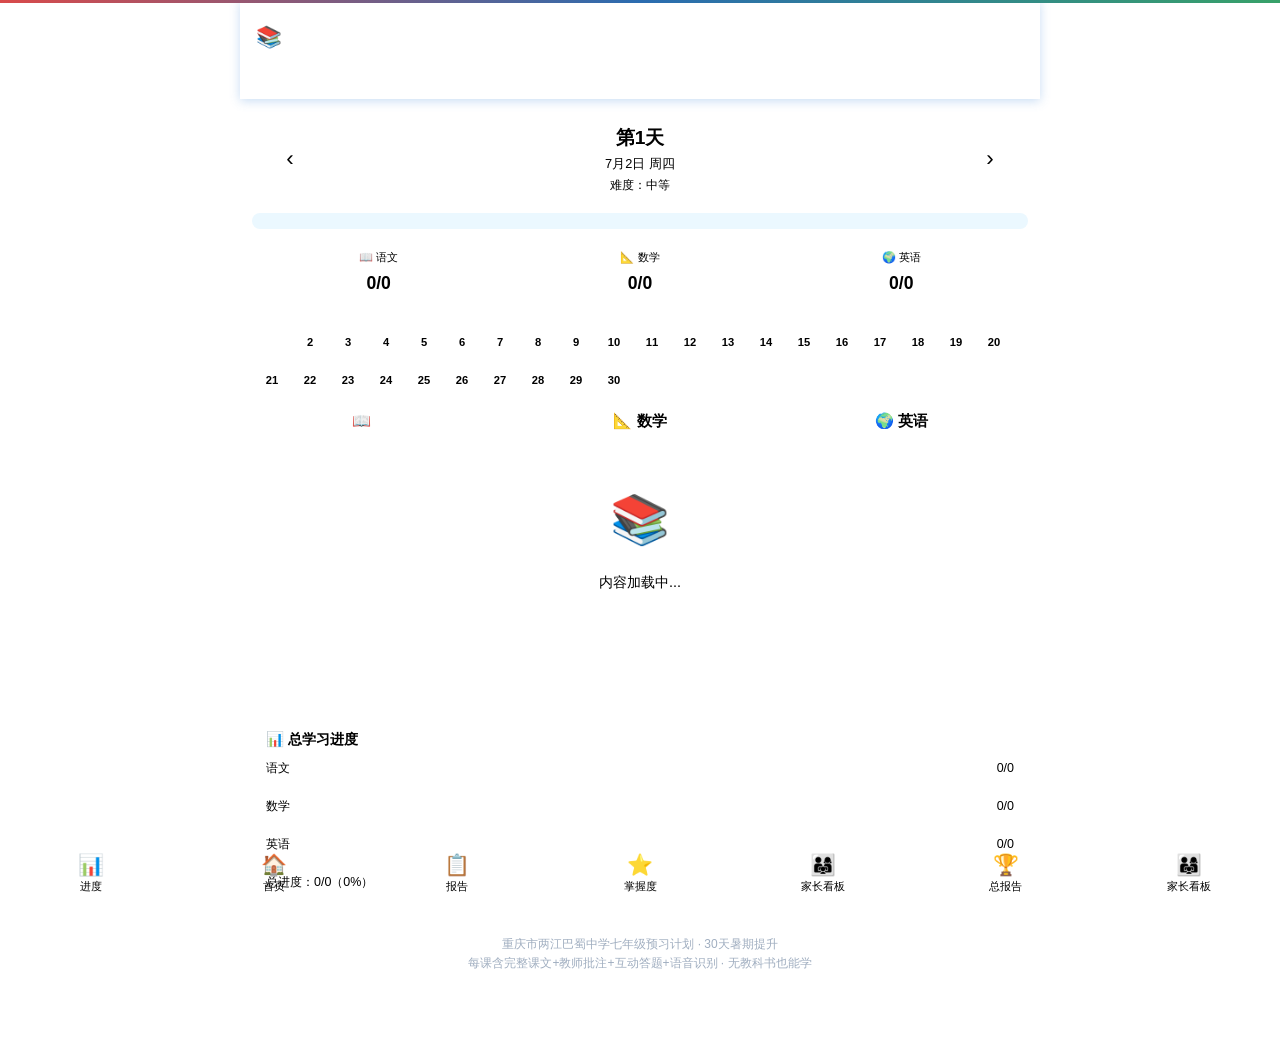
==== index.html @ 8d9eade2 "clean version: 19/19 balanced, 30 days, no diagnostics" ====
<!DOCTYPE html>
<html lang="zh-CN">
<head>
<meta charset="UTF-8">
<meta name="viewport" content="width=device-width, initial-scale=1.0, maximum-scale=1.0, user-scalable=no, viewport-fit=cover">
<meta name="apple-mobile-web-app-capable" content="yes">
<meta name="apple-mobile-web-app-status-bar-style" content="default">
<title>小升初暑期作业 · 七年级预习计划</title>
<style>
﻿/* ========================================
   小升初暑期作业 · 七年级预习计划
   iPad自适应样式表
   ======================================== */

/* CSS变量 */
:root {
  --primary: #4A90D9;
  --primary-dark: #357ABD;
  --primary-light: #E8F0FE;
  --success: #52C41A;
  --warning: #FAAD14;
  --danger: #FF4D4F;
  --chinese: #D94A4A;
  --math: #2B6CB0;
  --english: #38A169;
  --bg: #F5F7FA;
  --card-bg: #FFFFFF;
  --text: #2D3748;
  --text-light: #718096;
  --border: #E2E8F0;
  --shadow: 0 2px 12px rgba(0,0,0,0.08);
  --radius: 16px;
  --radius-sm: 10px;
}

* { margin: 0; padding: 0; box-sizing: border-box; }
html { font-size: 16px; -webkit-text-size-adjust: 100%; }
body {
  font-family: -apple-system, BlinkMacSystemFont, "PingFang SC", "Helvetica Neue", sans-serif;
  background: var(--bg);
  color: var(--text);
  line-height: 1.6;
  padding: env(safe-area-inset-top) env(safe-area-inset-right) env(safe-area-inset-bottom) env(safe-area-inset-left);
  -webkit-font-smoothing: antialiased;
  touch-action: manipulation;
}

/* ======= 头部导航 ======= */
.header {
  background: linear-gradient(135deg, var(--primary), #6B5CE7);
  color: white;
  padding: 20px 16px;
  position: sticky;
  top: 0;
  z-index: 100;
  box-shadow: 0 2px 10px rgba(74,144,217,0.3);
}
.header h1 { font-size: 1.3rem; font-weight: 700; }
.header .subtitle { font-size: 0.85rem; opacity: 0.9; margin-top: 4px; }

/* ======= 日期导航 ======= */
.day-nav {
  display: flex;
  align-items: center;
  justify-content: space-between;
  background: var(--card-bg);
  padding: 12px 16px;
  margin: 12px;
  border-radius: var(--radius);
  box-shadow: var(--shadow);
}
.day-nav .nav-btn {
  width: 44px; height: 44px;
  border: none; border-radius: 50%;
  background: var(--primary-light);
  color: var(--primary);
  font-size: 1.4rem;
  display: flex; align-items: center; justify-content: center;
  cursor: pointer;
  transition: all 0.2s;
}
.day-nav .nav-btn:active { transform: scale(0.92); background: var(--primary); color: white; }
.day-nav .day-info { text-align: center; }
.day-nav .day-info .day-num { font-size: 1.2rem; font-weight: 700; color: var(--primary); }
.day-nav .day-info .day-date { font-size: 0.8rem; color: var(--text-light); }
.day-nav .day-info .day-progress {
  font-size: 0.75rem; color: var(--text-light); margin-top: 2px;
}
.day-selector {
  display: flex; gap: 6px; flex-wrap: wrap; padding: 8px 16px 4px;
  overflow-x: auto; -webkit-overflow-scrolling: touch;
}
.day-dot {
  width: 32px; height: 32px; border-radius: 50%;
  border: 2px solid var(--border); background: var(--card-bg);
  font-size: 0.7rem; font-weight: 600;
  display: flex; align-items: center; justify-content: center;
  cursor: pointer; transition: all 0.2s; flex-shrink: 0;
}
.day-dot.active { border-color: var(--primary); background: var(--primary); color: white; }
.day-dot.completed { border-color: var(--success); background: #F6FFED; color: var(--success); }
.day-dot.active.completed { background: var(--success); border-color: var(--success); color: white; }
.day-dot:active { transform: scale(0.9); }

/* ======= 今日概览 ======= */
.summary-bar {
  margin: 0 12px 12px;
  display: grid; grid-template-columns: repeat(3, 1fr); gap: 8px;
}
.summary-item {
  background: var(--card-bg); border-radius: var(--radius-sm); padding: 10px 8px;
  text-align: center; box-shadow: var(--shadow);
}
.summary-item .label { font-size: 0.7rem; color: var(--text-light); }
.summary-item .value { font-size: 1.1rem; font-weight: 700; margin-top: 2px; }
.summary-item.chinese .value { color: var(--chinese); }
.summary-item.math .value { color: var(--math); }
.summary-item.english .value { color: var(--english); }

/* ======= 科目标签 ======= */
.subject-tabs {
  display: flex; margin: 0 12px; gap: 8px;
}
.subject-tab {
  flex: 1; padding: 10px; border: none; border-radius: var(--radius-sm) var(--radius-sm) 0 0;
  font-size: 0.95rem; font-weight: 600;
  cursor: pointer; transition: all 0.2s;
  background: var(--border); color: var(--text-light);
}
.subject-tab.active { color: white; }
.subject-tab.chinese.active { background: var(--chinese); }
.subject-tab.math.active { background: var(--math); }
.subject-tab.english.active { background: var(--english); }
.subject-tab .check-icon { margin-left: 4px; font-size: 0.8rem; }

/* ======= 内容卡片 ======= */
.content-area {
  margin: 0 12px 80px;
}
.day-content {
  background: var(--card-bg); border-radius: 0 0 var(--radius) var(--radius);
  padding: 16px; box-shadow: var(--shadow);
  display: none;
}
.day-content.active { display: block; }

.content-section {
  margin-bottom: 20px;
}
.content-section:last-child { margin-bottom: 0; }

.section-title {
  font-size: 1rem; font-weight: 700; color: var(--text);
  padding-bottom: 8px; margin-bottom: 10px;
  border-bottom: 2px solid var(--border);
  display: flex; align-items: center; gap: 8px;
}
.section-title .emoji { font-size: 1.2rem; }

/* 知识点卡片 */
.knowledge-card {
  background: var(--primary-light);
  border-radius: var(--radius-sm);
  padding: 14px;
  margin-bottom: 10px;
  border-left: 4px solid var(--primary);
}
.knowledge-card .title { font-weight: 700; font-size: 0.9rem; margin-bottom: 6px; }
.knowledge-card .body { font-size: 0.85rem; color: var(--text); line-height: 1.7; }
.knowledge-card .highlight {
  background: #FFF3CD; padding: 2px 6px; border-radius: 4px;
  font-weight: 600;
}

/* 任务列表 */
.task-list { list-style: none; margin: 8px 0; }
.task-item {
  display: flex; align-items: flex-start; gap: 10px;
  padding: 10px 12px; margin-bottom: 6px;
  background: var(--bg); border-radius: var(--radius-sm);
  transition: all 0.2s;
  cursor: pointer;
  -webkit-user-select: none;
  user-select: none;
}
.task-item:active { transform: scale(0.98); }
.task-item.done { opacity: 0.6; background: #F6FFED; }
.task-check {
  width: 22px; height: 22px; border-radius: 50%;
  border: 2px solid var(--border); flex-shrink: 0;
  display: flex; align-items: center; justify-content: center;
  transition: all 0.2s;
  margin-top: 2px;
}
.task-item.done .task-check {
  background: var(--success); border-color: var(--success);
  color: white; font-size: 0.7rem;
}
.task-text { flex: 1; font-size: 0.88rem; line-height: 1.5; }
.task-text .tag {
  display: inline-block; font-size: 0.7rem; padding: 1px 8px;
  border-radius: 10px; margin-right: 6px; font-weight: 600;
}
.tag-read { background: #E8F0FE; color: var(--primary); }
.tag-write { background: #FEF0F0; color: var(--danger); }
.tag-copy { background: #FFF7E6; color: #D48806; }
.tag-recite { background: #F6FFED; color: var(--success); }
.tag-practice { background: #F0F0FF; color: #6B5CE7; }
.tag-video { background: #FFF0F6; color: #EB2F96; }
.tag-audio { background: #F0FFF4; color: var(--english); }

/* 练习区域 */
.practice-box {
  background: #FAFAFA;
  border-radius: var(--radius-sm); padding: 14px;
  margin: 8px 0;
  border: 1px dashed var(--border);
}
.practice-box .question {
  font-size: 0.9rem; font-weight: 600; margin-bottom: 8px;
}
.practice-box .answer-area {
  min-height: 60px; border: 1px solid var(--border);
  border-radius: 8px; padding: 10px;
  font-size: 0.85rem; color: var(--text-light);
  background: white;
}
.practice-box .hint {
  font-size: 0.78rem; color: var(--primary); margin-top: 6px;
  cursor: pointer;
}
.practice-box .answer-reveal {
  display: none; margin-top: 8px; padding: 10px;
  background: #F6FFED; border-radius: 8px;
  border-left: 3px solid var(--success);
  font-size: 0.85rem;
}

/* ======= 手写板 ======= */
.whiteboard-section { margin-top: 12px; }
.whiteboard-toolbar {
  display: flex; gap: 6px; align-items: center; padding: 8px 0;
  flex-wrap: wrap;
}
.whiteboard-toolbar button {
  padding: 6px 12px; border: 1px solid var(--border); border-radius: 6px;
  background: white; font-size: 0.8rem; cursor: pointer;
}
.whiteboard-toolbar button.active { background: var(--primary); color: white; border-color: var(--primary); }
.whiteboard-toolbar button:active { transform: scale(0.95); }
.whiteboard-canvas {
  width: 100%; height: 240px; border: 2px solid var(--border);
  border-radius: var(--radius-sm); background: white;
  touch-action: none;
}
.whiteboard-canvas.math-board { height: 300px; }

/* ======= 音频播放器 ======= */
.audio-player {
  display: flex; align-items: center; gap: 12px;
  padding: 12px; background: #F0FFF4; border-radius: var(--radius-sm);
  margin: 8px 0;
  border: 1px solid #C6F6D5;
}
.audio-player .play-btn {
  width: 44px; height: 44px; border-radius: 50%;
  border: none; background: var(--english); color: white;
  font-size: 1.2rem; cursor: pointer; flex-shrink: 0;
  display: flex; align-items: center; justify-content: center;
}
.audio-player .play-btn:active { transform: scale(0.9); }
.audio-player .audio-label { font-size: 0.85rem; flex: 1; }
.audio-player .audio-wave {
  height: 4px; background: #C6F6D5; border-radius: 2px;
  flex: 1; position: relative; overflow: hidden;
}
.audio-player .audio-wave .progress {
  height: 100%; background: var(--english); border-radius: 2px;
  width: 0; transition: width 0.1s;
}
.audio-player .duration { font-size: 0.75rem; color: var(--text-light); }

/* 录音按钮 */
.record-btn {
  display: flex; align-items: center; gap: 8px;
  padding: 10px 16px; border: 2px solid var(--danger); border-radius: 25px;
  background: white; color: var(--danger); font-size: 0.85rem; font-weight: 600;
  cursor: pointer; margin: 8px 0;
}
.record-btn.recording { background: var(--danger); color: white; animation: pulse 1s infinite; }
@keyframes pulse {
  0%, 100% { opacity: 1; }
  50% { opacity: 0.6; }
}

/* ======= 诗词卡片 ======= */
.poem-card {
  background: linear-gradient(135deg, #FFF5F5, #FFFAF0);
  border-radius: var(--radius-sm); padding: 16px;
  margin: 10px 0; text-align: center;
  border: 1px solid #FED7D7;
}
.poem-card .poem-title { font-size: 1.1rem; font-weight: 700; color: var(--chinese); }
.poem-card .poem-author { font-size: 0.8rem; color: var(--text-light); margin-bottom: 10px; }
.poem-card .poem-content { font-size: 0.9rem; line-height: 2; }
.poem-card .poem-translation { font-size: 0.8rem; color: var(--text-light); margin-top: 8px; 
  padding-top: 8px; border-top: 1px dashed #FED7D7; }

/* ======= 数学公式 ======= */
.math-formula {
  background: #F8F9FA; padding: 12px 16px; border-radius: var(--radius-sm);
  margin: 8px 0; text-align: center;
  font-size: 1.1rem; font-weight: 600; color: var(--math);
  font-family: "Times New Roman", serif;
}
.math-formula .explain {
  font-size: 0.8rem; font-weight: 400; color: var(--text-light);
  margin-top: 4px;
}
.math-example {
  background: #EBF8FF; padding: 12px; border-radius: var(--radius-sm);
  margin: 8px 0; border-left: 3px solid var(--math);
  font-size: 0.85rem; line-height: 1.8;
}
.math-example .step { color: var(--text-light); font-size: 0.8rem; margin-top: 4px; }

/* ======= 英语音标卡片 ======= */
.phonetic-card {
  display: grid; grid-template-columns: repeat(auto-fill, minmax(120px, 1fr));
  gap: 8px; margin: 8px 0;
}
.phonetic-item {
  background: #F0FFF4; padding: 10px; border-radius: 8px; text-align: center;
  border: 1px solid #C6F6D5;
}
.phonetic-item .symbol { font-size: 1.5rem; font-weight: 700; color: var(--english); }
.phonetic-item .example { font-size: 0.8rem; color: var(--text-light); margin-top: 4px; }

/* ======= 进度面板 ======= */
.progress-panel {
  margin: 0 12px 12px;
  background: var(--card-bg); border-radius: var(--radius); padding: 14px;
  box-shadow: var(--shadow);
}
.progress-panel h3 { font-size: 0.9rem; margin-bottom: 8px; }
.progress-bar {
  height: 8px; background: var(--border); border-radius: 4px;
  overflow: hidden; margin: 4px 0;
}
.progress-bar .fill {
  height: 100%; border-radius: 4px; transition: width 0.5s ease;
}
.progress-bar .fill.chinese { background: var(--chinese); }
.progress-bar .fill.math { background: var(--math); }
.progress-bar .fill.english { background: var(--english); }
.progress-stats { font-size: 0.78rem; color: var(--text-light); margin-top: 4px; }

/* ======= 底部导航 ======= */
.bottom-nav {
  position: fixed; bottom: 0; left: 0; right: 0;
  background: var(--card-bg); border-top: 1px solid var(--border);
  display: flex; padding: 8px 0 env(safe-area-inset-bottom, 8px);
  z-index: 100;
}
.bottom-nav button {
  flex: 1; border: none; background: none;
  padding: 6px; font-size: 0.7rem;
  color: var(--text-light); cursor: pointer;
  display: flex; flex-direction: column; align-items: center; gap: 2px;
}
.bottom-nav button .icon { font-size: 1.3rem; }
.bottom-nav button.active { color: var(--primary); }

/* ======= 模态框 ======= */
.modal-overlay {
  position: fixed; top: 0; left: 0; right: 0; bottom: 0;
  background: rgba(0,0,0,0.5); z-index: 200;
  display: none; align-items: flex-end; justify-content: center;
}
.modal-overlay.show { display: flex; }
.modal-content {
  background: var(--card-bg); border-radius: var(--radius) var(--radius) 0 0;
  width: 100%; max-height: 80vh; overflow-y: auto;
  padding: 20px 16px env(safe-area-inset-bottom, 16px);
  animation: slideUp 0.3s ease;
}
@keyframes slideUp {
  from { transform: translateY(100%); }
  to { transform: translateY(0); }
}
.modal-handle {
  width: 40px; height: 4px; background: var(--border); border-radius: 2px;
  margin: 0 auto 12px;
}
.modal-title { font-size: 1.1rem; font-weight: 700; margin-bottom: 12px; }

/* ======= 学习记录 ======= */
.record-card {
  background: var(--card-bg); border-radius: var(--radius-sm);
  padding: 12px; margin-bottom: 8px; border: 1px solid var(--border);
}
.record-card .date { font-size: 0.78rem; color: var(--text-light); }
.record-card .subjects { display: flex; gap: 6px; margin-top: 6px; }
.record-card .subj-tag {
  padding: 2px 10px; border-radius: 10px; font-size: 0.7rem; font-weight: 600;
}
.record-card .subj-tag.chinese { background: #FEF0F0; color: var(--chinese); }
.record-card .subj-tag.math { background: #EBF8FF; color: var(--math); }
.record-card .subj-tag.english { background: #F0FFF4; color: var(--english); }

/* ======= 响应式 ======= */
@media (min-width: 768px) {
  body { max-width: 800px; margin: 0 auto; }
  .header { border-radius: 0 0 var(--radius) var(--radius); }
}
@media (max-width: 374px) {
  html { font-size: 14px; }
}

/* ======= 打印 ======= */
@media print {
  .header, .bottom-nav, .whiteboard-section, .record-btn, .day-selector {
    display: none !important;
  }
  .day-content { display: block !important; page-break-after: always; }
  body { background: white; }
  .content-area { margin: 0; }
  .day-content { box-shadow: none; border: 1px solid #ddd; }
}

/* ======= 加载动画 ======= */
.loading { text-align: center; padding: 40px; color: var(--text-light); }
.spinner {
  width: 40px; height: 40px; border: 4px solid var(--border);
  border-top-color: var(--primary); border-radius: 50%;
  animation: spin 0.8s linear infinite; margin: 0 auto 12px;
}
@keyframes spin { to { transform: rotate(360deg); } }

/* ======= 空状态 ======= */
.empty-state { text-align: center; padding: 40px 20px; color: var(--text-light); }
.empty-state .icon { font-size: 3rem; margin-bottom: 12px; }
.empty-state .text { font-size: 0.9rem; }

/* ======= 音标关联拼音卡 ======= */
.phonetic-compare {
  display: grid; grid-template-columns: 1fr 1fr; gap: 8px; margin: 8px 0;
}
.phonetic-compare .compare-item {
  padding: 10px; border-radius: 8px; text-align: center;
  background: #FFFBE6; border: 1px solid #FFE58F;
}
.phonetic-compare .compare-item .en { font-size: 1.3rem; font-weight: 700; color: var(--english); }
.phonetic-compare .compare-item .pinyin { font-size: 1rem; color: #D48806; margin-top: 4px; }
.phonetic-compare .compare-item .desc { font-size: 0.75rem; color: var(--text-light); margin-top: 4px; }

/* ======= 单词联想网络 ======= */
.word-web {
  display: flex; flex-wrap: wrap; gap: 8px; justify-content: center;
  margin: 10px 0; padding: 12px; background: #F0FFF4; border-radius: var(--radius-sm);
}
.word-web .web-node {
  padding: 6px 14px; border-radius: 20px; font-size: 0.85rem; font-weight: 600;
  position: relative;
}
.word-web .web-node.root {
  background: var(--english); color: white; font-size: 1rem;
}
.word-web .web-node.branch {
  background: #C6F6D5; color: #276749;
}
.word-web .web-node.leaf {
  background: #E6FFFA; color: #234E52; border: 1px solid #B2F5EA;
}
.word-web .web-connector { font-size: 1.2rem; color: var(--english); align-self: center; }

/* ======= 图片占位 ======= */
.image-placeholder {
  background: linear-gradient(135deg, #E8F0FE, #F0E6FF);
  border-radius: var(--radius-sm); padding: 20px; text-align: center;
  margin: 10px 0; min-height: 100px;
  display: flex; flex-direction: column; align-items: center; justify-content: center;
}
.image-placeholder .icon { font-size: 2rem; margin-bottom: 6px; }
.image-placeholder .hint { font-size: 0.8rem; color: var(--text-light); }

/* ======= 互动问答 ======= */
.quiz-card {
  background: white; border: 2px solid var(--border); border-radius: var(--radius-sm);
  padding: 14px; margin: 10px 0;
}
.quiz-card .question { font-weight: 600; font-size: 0.9rem; margin-bottom: 10px; }
.quiz-options { display: flex; flex-direction: column; gap: 6px; }
.quiz-option {
  padding: 10px 14px; border: 2px solid var(--border); border-radius: 8px;
  font-size: 0.85rem; cursor: pointer; transition: all 0.2s;
  background: white;
}
.quiz-option:active { transform: scale(0.98); }
.quiz-option.selected { border-color: var(--primary); background: var(--primary-light); }
.quiz-option.correct { border-color: var(--success); background: #F6FFED; }
.quiz-option.wrong { border-color: var(--danger); background: #FFF2F0; }
.quiz-option .check { float: right; }
.quiz-result { margin-top: 8px; font-size: 0.85rem; font-weight: 600; text-align: center; }
.quiz-result.correct { color: var(--success); }
.quiz-result.wrong { color: var(--danger); }

/* ======= Study Tip 提示 ======= */
.study-tip {
  background: linear-gradient(135deg, #FFFAF0, #FFF5F5);
  border: 1px solid #FED7AA; border-radius: var(--radius-sm);
  padding: 12px; margin: 8px 0;
  display: flex; align-items: flex-start; gap: 10px;
}
.study-tip .icon { font-size: 1.3rem; flex-shrink: 0; }
.study-tip .text { font-size: 0.82rem; line-height: 1.6; }
.study-tip .text .strong { font-weight: 700; }

</style>
<style>
﻿/* ========================================
   增强动画 & 可视化组件
   ======================================== */

/* --- 历史时间线 --- */
.timeline {
  position: relative; padding: 16px 0 16px 30px; margin: 12px 0;
}
.timeline::before {
  content: ""; position: absolute; left: 10px; top: 0; bottom: 0;
  width: 3px; background: linear-gradient(180deg, var(--chinese), #F6AD55, var(--primary));
  border-radius: 2px;
}
.timeline-item {
  position: relative; margin-bottom: 14px; padding-left: 16px;
  opacity: 0; transform: translateX(-10px);
  animation: slideIn 0.4s ease forwards;
}
.timeline-item:nth-child(1) { animation-delay: 0.1s; }
.timeline-item:nth-child(2) { animation-delay: 0.25s; }
.timeline-item:nth-child(3) { animation-delay: 0.4s; }
.timeline-item:nth-child(4) { animation-delay: 0.55s; }
.timeline-item:nth-child(5) { animation-delay: 0.7s; }
.timeline-item::before {
  content: ""; position: absolute; left: -22px; top: 6px;
  width: 12px; height: 12px; border-radius: 50%;
  background: var(--chinese); border: 2px solid white; box-shadow: 0 0 0 2px var(--chinese);
}
.timeline-item .year {
  font-size: 0.75rem; font-weight: 700; color: var(--chinese);
  background: #FEF0F0; display: inline-block; padding: 1px 8px; border-radius: 8px;
  margin-bottom: 2px;
}
.timeline-item .desc {
  font-size: 0.85rem; color: var(--text); line-height: 1.5;
}
@keyframes slideIn {
  to { opacity: 1; transform: translateX(0); }
}

/* --- 知识卡片增强 --- */
.knowledge-card.enhanced {
  background: linear-gradient(135deg, #FFFAF0, #FFF5F5);
  border-left-color: var(--chinese);
  position: relative; overflow: hidden;
}
.knowledge-card.enhanced::after {
  content: "📜"; position: absolute; right: 10px; top: 10px;
  font-size: 2rem; opacity: 0.15;
}

/* --- 图表容器 --- */
.chart-container {
  background: white; border-radius: var(--radius-sm); padding: 16px;
  margin: 10px 0; border: 1px solid var(--border);
  text-align: center;
}
.chart-container .chart-title {
  font-size: 0.85rem; font-weight: 700; margin-bottom: 10px; color: var(--text);
}
.chart-container svg { max-width: 100%; height: auto; }

/* --- 柱状图动画 --- */
.bar-chart {
  display: flex; align-items: flex-end; justify-content: center;
  gap: 12px; height: 140px; padding: 10px 0; margin: 8px 0;
}
.bar-item {
  display: flex; flex-direction: column; align-items: center; gap: 4px;
  width: 50px;
}
.bar-item .bar {
  width: 36px; border-radius: 6px 6px 0 0;
  animation: growBar 0.8s ease-out forwards;
  position: relative;
  min-height: 4px;
}
.bar-item .bar .val {
  position: absolute; top: -20px; left: 50%; transform: translateX(-50%);
  font-size: 0.75rem; font-weight: 700; white-space: nowrap;
}
.bar-item .label { font-size: 0.72rem; color: var(--text-light); text-align: center; }
@keyframes growBar {
  from { height: 0 !important; }
  to { /* height set inline */ }
}

/* --- 圆形图 --- */
.donut-container {
  position: relative; width: 140px; height: 140px; margin: 10px auto;
}
.donut-container svg { transform: rotate(-90deg); }
.donut-container .center-text {
  position: absolute; top: 50%; left: 50%; transform: translate(-50%, -50%);
  font-size: 1.2rem; font-weight: 700; color: var(--text);
}

/* --- 数字轴动画 --- */
.number-line-container {
  position: relative; height: 60px; margin: 16px 0; padding-top: 20px;
}
.number-line {
  position: relative; height: 3px; background: var(--text); margin: 0 16px;
}
.number-line .tick {
  position: absolute; top: -6px; width: 2px; height: 14px; background: var(--text);
  transform: translateX(-50%);
}
.number-line .tick-label {
  position: absolute; top: 16px; font-size: 0.7rem; color: var(--text-light);
  transform: translateX(-50%);
}
.number-line .moving-dot {
  position: absolute; top: -8px; width: 18px; height: 18px;
  border-radius: 50%; background: var(--math);
  transform: translateX(-50%);
  animation: moveAlongLine 3s ease-in-out infinite alternate;
  box-shadow: 0 0 8px rgba(43,108,176,0.4);
}
.number-line .dot-glow {
  position: absolute; top: -14px; left: -14px; width: 46px; height: 46px;
  border-radius: 50%; background: rgba(43,108,176,0.15);
  animation: pulseGlow 1.5s ease-in-out infinite;
}
@keyframes moveAlongLine {
  0% { left: 0%; }
  100% { left: 100%; }
}
@keyframes pulseGlow {
  0%, 100% { transform: scale(1); opacity: 0.5; }
  50% { transform: scale(1.2); opacity: 0.2; }
}

/* --- 动画数字轴(绝对值示例) --- */
.abs-demo {
  position: relative; height: 80px; margin: 12px 0;
  display: flex; align-items: center; justify-content: center;
}
.abs-demo .line {
  position: absolute; height: 3px; background: var(--border);
  left: 10%; right: 10%; top: 50%;
}
.abs-demo .point {
  position: absolute; width: 20px; height: 20px; border-radius: 50%;
  top: 50%; transform: translate(-50%, -50%);
  display: flex; align-items: center; justify-content: center;
  font-size: 0.65rem; font-weight: 700; color: white; z-index: 2;
}
.abs-demo .point.neg { background: var(--danger); left: 30%; }
.abs-demo .point.zero { background: var(--text); left: 50%; }
.abs-demo .point.pos { background: var(--math); left: 70%; }
.abs-demo .arrow-line {
  position: absolute; height: 2px; top: 30%; transform: translateY(-50%);
  animation: arrowPulse 2s ease-in-out infinite;
}
.abs-demo .arrow-line.left { left: 30%; width: 20%; background: var(--danger); }
.abs-demo .arrow-line.right { right: 30%; width: 20%; background: var(--math); }
.abs-demo .dist-label {
  position: absolute; top: 10%; font-size: 0.7rem; font-weight: 600;
  animation: fadeInOut 2s ease-in-out infinite;
}
@keyframes arrowPulse {
  0%, 100% { opacity: 0.6; }
  50% { opacity: 1; }
}
@keyframes fadeInOut {
  0%, 100% { opacity: 0.7; }
  50% { opacity: 1; }
}

/* --- 英语音标动效卡片 --- */
.phonetic-enhanced {
  display: grid; grid-template-columns: repeat(auto-fill, minmax(140px, 1fr));
  gap: 10px; margin: 10px 0;
}
.phonetic-card-enhanced {
  background: linear-gradient(135deg, #F0FFF4, #E6FFFA);
  border-radius: 12px; padding: 14px; text-align: center;
  border: 1px solid #C6F6D5; cursor: pointer;
  transition: all 0.3s ease;
  animation: popIn 0.4s ease backwards;
}
.phonetic-card-enhanced:nth-child(1) { animation-delay: 0.05s; }
.phonetic-card-enhanced:nth-child(2) { animation-delay: 0.1s; }
.phonetic-card-enhanced:nth-child(3) { animation-delay: 0.15s; }
.phonetic-card-enhanced:nth-child(4) { animation-delay: 0.2s; }
.phonetic-card-enhanced:nth-child(5) { animation-delay: 0.25s; }
.phonetic-card-enhanced:nth-child(6) { animation-delay: 0.3s; }
.phonetic-card-enhanced:active { transform: scale(0.95); }
.phonetic-card-enhanced .symbol {
  font-size: 1.8rem; font-weight: 800; color: var(--english);
  display: block; margin-bottom: 4px;
}
.phonetic-card-enhanced .example { font-size: 0.85rem; font-weight: 600; }
.phonetic-card-enhanced .pinyin-compare {
  font-size: 0.75rem; color: #D48806; margin-top: 4px;
  background: #FFFBE6; display: inline-block; padding: 2px 10px; border-radius: 10px;
}
.phonetic-card-enhanced .play-hint {
  font-size: 0.7rem; color: var(--text-light); margin-top: 6px;
  opacity: 0.7;
}
@keyframes popIn {
  0% { opacity: 0; transform: scale(0.8); }
  70% { transform: scale(1.05); }
  100% { opacity: 1; transform: scale(1); }
}

/* --- 音标对比表（音标vs拼音）--- */
.phonetic-compare-table {
  width: 100%; border-collapse: collapse; margin: 10px 0; font-size: 0.85rem;
}
.phonetic-compare-table th {
  background: var(--english); color: white; padding: 8px 10px;
  font-size: 0.8rem; text-align: left;
}
.phonetic-compare-table th:first-child { border-radius: 8px 0 0 0; }
.phonetic-compare-table th:last-child { border-radius: 0 8px 0 0; }
.phonetic-compare-table td {
  padding: 10px; border-bottom: 1px solid var(--border);
  vertical-align: middle;
}
.phonetic-compare-table tr:last-child td:first-child { border-radius: 0 0 0 8px; }
.phonetic-compare-table tr:last-child td:last-child { border-radius: 0 0 8px 0; }
.phonetic-compare-table tr:hover { background: #F0FFF4; }
.phonetic-compare-table .en-symbol { font-size: 1.1rem; font-weight: 700; color: var(--english); }
.phonetic-compare-table .cn-symbol { font-size: 1.1rem; font-weight: 700; color: #D48806; }
.phonetic-compare-table .play-btn-sm {
  width: 28px; height: 28px; border-radius: 50%; border: none;
  background: var(--primary-light); color: var(--primary); cursor: pointer;
  font-size: 0.8rem; display: inline-flex; align-items: center; justify-content: center;
  transition: all 0.2s;
}
.phonetic-compare-table .play-btn-sm:active { transform: scale(0.9); background: var(--primary); color: white; }

/* --- 词根联想网络(带动画) --- */
.word-tree {
  display: flex; flex-direction: column; align-items: center; gap: 8px;
  padding: 16px; margin: 10px 0;
  background: linear-gradient(180deg, #F0FFF4, #E6FFFA);
  border-radius: var(--radius-sm); border: 1px solid #C6F6D5;
}
.word-tree .root {
  background: var(--english); color: white;
  padding: 8px 20px; border-radius: 20px; font-size: 1rem; font-weight: 700;
  box-shadow: 0 2px 8px rgba(56,161,105,0.3);
  animation: rootPulse 2s ease-in-out infinite;
}
@keyframes rootPulse {
  0%, 100% { box-shadow: 0 2px 8px rgba(56,161,105,0.3); }
  50% { box-shadow: 0 2px 16px rgba(56,161,105,0.5); }
}
.word-tree .branches {
  display: flex; gap: 16px; flex-wrap: wrap; justify-content: center;
  margin-top: 8px;
}
.word-tree .branch-card {
  background: white; border-radius: 12px; padding: 10px 14px;
  min-width: 100px; text-align: center;
  border: 1px solid #C6F6D5;
  animation: branchIn 0.4s ease backwards;
  cursor: pointer; transition: all 0.3s;
}
.word-tree .branch-card:nth-child(1) { animation-delay: 0.15s; }
.word-tree .branch-card:nth-child(2) { animation-delay: 0.25s; }
.word-tree .branch-card:nth-child(3) { animation-delay: 0.35s; }
.word-tree .branch-card:nth-child(4) { animation-delay: 0.45s; }
.word-tree .branch-card:active { transform: scale(0.95); }
.word-tree .branch-card .word {
  font-size: 1.1rem; font-weight: 700; color: var(--english);
}
.word-tree .branch-card .meaning {
  font-size: 0.78rem; color: var(--text-light); margin-top: 2px;
}
.word-tree .branch-card .connector {
  font-size: 0.7rem; color: #9AE6B4; margin-top: 4px;
}
@keyframes branchIn {
  0% { opacity: 0; transform: translateY(10px); }
  100% { opacity: 1; transform: translateY(0); }
}

/* --- 历史背景图文卡片（带装饰）--- */
.history-card {
  background: linear-gradient(135deg, #FFFAF0, #FEFCBF);
  border-radius: var(--radius-sm); padding: 16px; margin: 10px 0;
  border: 1px solid #FEEBC8; position: relative; overflow: hidden;
}
.history-card .deco-icon {
  position: absolute; right: 8px; bottom: 8px; font-size: 3.5rem; opacity: 0.12;
}
.history-card .era-tag {
  display: inline-block; background: var(--chinese); color: white;
  padding: 2px 12px; border-radius: 10px; font-size: 0.7rem; font-weight: 600;
  margin-bottom: 6px;
}
.history-card h4 {
  font-size: 0.95rem; margin-bottom: 6px; color: #9B2C2C;
}
.history-card p {
  font-size: 0.85rem; line-height: 1.7; color: var(--text);
}
.history-card .highlight-box {
  background: rgba(255,255,255,0.7); border-radius: 8px;
  padding: 10px; margin-top: 8px; border-left: 3px solid #ED8936;
}
.history-card .highlight-box .label {
  font-size: 0.72rem; font-weight: 700; color: #ED8936; margin-bottom: 4px;
}

/* --- 数学解题步骤动画 --- */
.step-reveal {
  margin: 10px 0;
}
.step-reveal .step {
  background: white; border: 1px solid var(--border); border-radius: 8px;
  padding: 10px 14px; margin-bottom: 6px;
  opacity: 0; transform: translateY(8px);
  animation: stepIn 0.4s ease forwards;
}
.step-reveal .step:nth-child(1) { animation-delay: 0.1s; }
.step-reveal .step:nth-child(2) { animation-delay: 0.3s; }
.step-reveal .step:nth-child(3) { animation-delay: 0.5s; }
.step-reveal .step:nth-child(4) { animation-delay: 0.7s; }
.step-reveal .step .step-num {
  display: inline-block; width: 22px; height: 22px; border-radius: 50%;
  background: var(--math); color: white; text-align: center;
  font-size: 0.75rem; font-weight: 700; line-height: 22px; margin-right: 8px;
}
.step-reveal .step .step-text { font-size: 0.85rem; }
.step-reveal .step .step-result {
  margin-top: 4px; font-weight: 700; color: var(--math); padding-left: 30px;
  font-size: 0.9rem;
}
@keyframes stepIn {
  to { opacity: 1; transform: translateY(0); }
}

/* --- 互动翻转卡片 --- */
.flip-card {
  perspective: 800px; margin: 10px 0; height: 100px;
}
.flip-card-inner {
  position: relative; width: 100%; height: 100%;
  transition: transform 0.5s ease; transform-style: preserve-3d;
  cursor: pointer;
}
.flip-card.flipped .flip-card-inner { transform: rotateY(180deg); }
.flip-card-front, .flip-card-back {
  position: absolute; width: 100%; height: 100%;
  backface-visibility: hidden; border-radius: var(--radius-sm);
  display: flex; align-items: center; justify-content: center;
  flex-direction: column; padding: 14px;
}
.flip-card-front {
  background: var(--primary-light); border: 2px dashed var(--primary);
  color: var(--primary);
}
.flip-card-front .hint-text { font-size: 0.8rem; margin-top: 4px; opacity: 0.7; }
.flip-card-back {
  background: #F6FFED; border: 2px solid var(--success);
  transform: rotateY(180deg); color: var(--text);
}
.flip-card-back .answer-text { font-size: 1.1rem; font-weight: 700; color: var(--success); }

/* --- 图文搭配布局 --- */
.media-row {
  display: flex; gap: 12px; margin: 10px 0;
}
.media-row .media-image {
  flex: 0 0 100px; height: 100px; border-radius: 8px;
  background: linear-gradient(135deg, #E8F0FE, #F0E6FF);
  display: flex; align-items: center; justify-content: center;
  font-size: 2.5rem;
}
.media-row .media-text { flex: 1; font-size: 0.85rem; line-height: 1.7; }

/* --- 英语口语练习面板 --- */
.speak-panel {
  background: linear-gradient(135deg, #F0FFF4, #E6FFFA);
  border-radius: var(--radius-sm); padding: 14px; margin: 10px 0;
  border: 1px solid #C6F6D5; text-align: center;
}
.speak-panel .phrase {
  font-size: 1.2rem; font-weight: 700; color: var(--english); margin-bottom: 8px;
}
.speak-panel .pinyin-like {
  font-size: 0.85rem; color: #D48806; margin-bottom: 8px;
  background: #FFFBE6; display: inline-block; padding: 2px 16px; border-radius: 10px;
}
.speak-panel .play-big {
  width: 56px; height: 56px; border-radius: 50%; border: none;
  background: var(--english); color: white; font-size: 1.5rem;
  cursor: pointer; margin: 8px auto; display: flex;
  align-items: center; justify-content: center;
  box-shadow: 0 4px 12px rgba(56,161,105,0.3);
  transition: all 0.3s;
}
.speak-panel .play-big:active { transform: scale(0.9); box-shadow: 0 2px 6px rgba(56,161,105,0.2); }
.speak-panel .tip { font-size: 0.78rem; color: var(--text-light); margin-top: 6px; }

/* --- 知识趣闻气泡 --- */
.fun-fact {
  background: linear-gradient(135deg, #FFF5F5, #FFFAF0);
  border-radius: 12px; padding: 12px 14px; margin: 8px 0;
  border: 1px solid #FED7D7; display: flex; gap: 10px;
  animation: funPop 0.5s ease;
}
.fun-fact .icon { font-size: 1.5rem; flex-shrink: 0; }
.fun-fact .content { font-size: 0.82rem; line-height: 1.6; }
.fun-fact .content .strong { font-weight: 700; color: var(--chinese); }
@keyframes funPop {
  0% { transform: scale(0.95); opacity: 0; }
  60% { transform: scale(1.02); }
  100% { transform: scale(1); opacity: 1; }
}

/* --- 口诀卡片(中文记忆法) --- */
.mnemonic-card {
  background: linear-gradient(135deg, #FFFAF0, #FEFCBF);
  border: 2px solid #F6E05E; border-radius: var(--radius-sm);
  padding: 14px; margin: 10px 0; text-align: center;
  animation: glowBorder 2s ease-in-out infinite;
}
.mnemonic-card .title { font-size: 0.8rem; color: #B7791F; margin-bottom: 4px; }
.mnemonic-card .rhyme {
  font-size: 1rem; font-weight: 700; color: #975A16; line-height: 1.7;
}
@keyframes glowBorder {
  0%, 100% { border-color: #F6E05E; box-shadow: 0 0 8px rgba(246,224,94,0.2); }
  50% { border-color: #ECC94B; box-shadow: 0 0 16px rgba(246,224,94,0.4); }
}

/* --- 图文混排（用于历史背景）--- */
.visual-context {
  border-radius: var(--radius-sm); overflow: hidden; margin: 10px 0;
  border: 1px solid var(--border);
}
.visual-context .banner {
  height: 100px; background: linear-gradient(135deg, #667eea, #764ba2);
  display: flex; align-items: center; justify-content: center;
  color: white; font-size: 0.9rem; text-align: center; padding: 10px;
  position: relative;
}
.visual-context .banner .overlay-text {
  background: rgba(0,0,0,0.3); padding: 6px 16px; border-radius: 8px;
  backdrop-filter: blur(2px);
}
.visual-context .context-body {
  padding: 14px; font-size: 0.85rem; line-height: 1.7;
}
.visual-context .context-body .era {
  display: inline-block; background: var(--primary); color: white;
  padding: 1px 10px; border-radius: 8px; font-size: 0.72rem; font-weight: 600;
  margin-bottom: 4px;
}

/* --- 视频占位(嵌入提示) --- */
.video-embed {
  border-radius: var(--radius-sm); overflow: hidden; margin: 10px 0;
  position: relative; background: #1A202C;
}
.video-embed .video-placeholder {
  height: 180px; display: flex; flex-direction: column;
  align-items: center; justify-content: center; color: white;
  background: linear-gradient(135deg, #2D3748, #1A202C);
  cursor: pointer;
}
.video-embed .video-placeholder .play-icon {
  width: 56px; height: 56px; border-radius: 50%; background: rgba(255,255,255,0.2);
  display: flex; align-items: center; justify-content: center;
  font-size: 1.6rem; margin-bottom: 8px;
  animation: playPulse 2s ease-in-out infinite;
}
.video-embed .video-placeholder .title { font-size: 0.9rem; font-weight: 600; }
.video-embed .video-placeholder .subtitle { font-size: 0.75rem; opacity: 0.7; margin-top: 4px; }
@keyframes playPulse {
  0%, 100% { transform: scale(1); }
  50% { transform: scale(1.1); }
}

/* ===== 任务清单优化（更清晰、不花哨） ===== */
.task-list {
  list-style: none;
  padding: 0;
  margin: 8px 0;
}
.task-item {
  display: flex;
  align-items: center;
  gap: 10px;
  padding: 10px 14px;
  margin-bottom: 6px;
  background: #FAFAFA;
  border-radius: 8px;
  border: 1px solid #E8E8E8;
  cursor: pointer;
  transition: all 0.15s;
  font-size: 0.95rem;
  line-height: 1.5;
}
.task-item:hover {
  background: #F0F4FF;
  border-color: #B8D4FE;
}
.task-item.done {
  background: #F0FFF4;
  border-color: #B8E6C8;
  opacity: 0.75;
}
.task-item.done .task-text {
  text-decoration: line-through;
  color: #718096;
}
.task-check {
  width: 22px;
  height: 22px;
  border-radius: 50%;
  border: 2px solid #CBD5E0;
  display: flex;
  align-items: center;
  justify-content: center;
  font-size: 0.75rem;
  font-weight: 700;
  flex-shrink: 0;
  color: transparent;
}
.task-item.done .task-check {
  background: #38A169;
  border-color: #38A169;
  color: white;
}
.task-text {
  flex: 1;
}
.tag {
  display: inline-block;
  font-size: 0.7rem;
  padding: 1px 8px;
  border-radius: 10px;
  margin-right: 6px;
  font-weight: 600;
  vertical-align: middle;
}
.tag-read { background: #EBF8FF; color: #2B6CB0; }
.tag-write { background: #FFFAF0; color: #DD6B20; }
.tag-recite { background: #FAF5FF; color: #6B46C1; }
.tag-practice { background: #F0FFF4; color: #38A169; }
.tag-video { background: #FFF5F5; color: #E53E3E; }
.tag-audio { background: #E6FFFA; color: #319795; }

/* ===== 知识卡片图文放大 ===== */
.knowledge-card {
  font-size: 1rem;
  line-height: 1.9;
}
.knowledge-card p {
  margin: 6px 0;
}
.knowledge-card .body {
  padding: 4px 0;
}
/* 生字词专用放大 */
.knowledge-card .vocab-word {
  font-size: 1.15rem;
  font-weight: 700;
}
.knowledge-card .vocab-phonetic {
  font-size: 0.95rem;
  color: #4A5568;
}
/* 数学公式放大 */
.math-formula {
  font-size: 1.15rem;
  padding: 14px;
  background: #EBF8FF;
  border-radius: 10px;
  text-align: center;
  font-weight: 700;
  color: #2B6CB0;
  border: 1px solid #BEE3F8;
  margin: 8px 0;
}
.math-formula .explain {
  font-size: 0.9rem;
  font-weight: 400;
  color: #4A5568;
  margin-top: 6px;
}
/* 音标卡片放大 */
.phonetic-card {
  display: grid;
  grid-template-columns: repeat(auto-fill, minmax(140px, 1fr));
  gap: 8px;
}
.phonetic-item {
  background: white;
  border: 1px solid #E2E8F0;
  border-radius: 10px;
  padding: 12px;
  text-align: center;
}
.phonetic-item .symbol {
  font-size: 1.3rem;
  font-weight: 700;
  color: #E53E3E;
}
.phonetic-item .example {
  font-size: 0.95rem;
  color: #4A5568;
  margin-top: 4px;
}
/* 练习卡片 */
.practice-box {
  background: white;
  border: 1px solid #E2E8F0;
  border-radius: 10px;
  padding: 14px;
  margin-bottom: 10px;
}
.practice-box .question {
  font-size: 0.95rem;
  line-height: 1.6;
  margin-bottom: 6px;
}

</style>
<style>
﻿/* ========================================
   交互学习引擎样式 - Material Design风格
   ======================================== */

/* 填空答题卡片 */
.fill-card {
  background: white;
  border: 2px solid #E2E8F0;
  border-radius: 12px;
  padding: 16px;
  margin-bottom: 12px;
  transition: all 0.3s ease;
  box-shadow: 0 1px 3px rgba(0,0,0,0.05);
}
.fill-card:focus-within {
  border-color: #4A90D9;
  box-shadow: 0 0 0 3px rgba(74,144,217,0.15);
}

/* 输入框 */
.fill-input {
  flex: 1;
  padding: 12px 16px;
  border: 2px solid #E2E8F0;
  border-radius: 10px;
  font-size: 0.95rem;
  outline: none;
  -webkit-appearance: none;
  background: white;
  transition: all 0.2s;
}
.fill-input:focus {
  border-color: #4A90D9;
  box-shadow: 0 0 0 3px rgba(74,144,217,0.1);
}

/* 检查按钮 */
.check-btn {
  padding: 12px 20px;
  border: none;
  border-radius: 10px;
  background: var(--primary);
  color: white;
  font-size: 0.85rem;
  font-weight: 600;
  cursor: pointer;
  transition: all 0.2s;
  white-space: nowrap;
}
.check-btn:active {
  transform: scale(0.96);
}

/* 选择项 */
.choice-opt {
  padding: 12px 16px;
  border: 2px solid #E2E8F0;
  border-radius: 10px;
  font-size: 0.88rem;
  cursor: pointer;
  transition: all 0.2s;
  background: white;
  -webkit-tap-highlight-color: transparent;
}
.choice-opt:active {
  transform: scale(0.98);
}

/* 反馈区 */
.fill-feedback {
  margin-top: 8px;
  min-height: 30px;
  transition: all 0.3s;
}

/* 手写板 */
.fill-canvas-wrap {
  border: 2px dashed #CBD5E0;
  border-radius: 10px;
  position: relative;
  overflow: hidden;
  min-height: 80px;
  background: white;
}
.fill-canvas {
  width: 100%;
  height: 80px;
  touch-action: none;
  cursor: crosshair;
}

/* 朗读练习区 */
.speech-section {
  background: white;
  border: 2px solid #C6F6D5;
  border-radius: 12px;
  padding: 16px;
  margin: 12px 0;
  box-shadow: 0 1px 3px rgba(0,0,0,0.05);
}
.speech-text {
  font-size: 1rem;
  line-height: 1.8;
  padding: 12px 16px;
  background: #FFFAF0;
  border-radius: 8px;
  margin-bottom: 12px;
  border-left: 4px solid #ED8936;
}

/* 录音按钮动画 */
.speech-start-btn {
  padding: 14px;
  border: none;
  border-radius: 10px;
  background: #38A169;
  color: white;
  font-size: 0.95rem;
  font-weight: 600;
  cursor: pointer;
  transition: all 0.3s;
  box-shadow: 0 2px 8px rgba(56,161,105,0.3);
}
.speech-start-btn:active {
  transform: scale(0.96);
}
.speech-start-btn.recording {
  background: #FF4D4F;
  box-shadow: 0 0 0 4px rgba(255,77,79,0.2);
  animation: speechPulse 1s ease-in-out infinite;
}

/* 语音结果进度条 */
.speech-result {
  margin-top: 8px;
  animation: slideDown 0.3s ease;
}
@keyframes slideDown {
  from { opacity: 0; transform: translateY(-10px); }
  to { opacity: 1; transform: translateY(0); }
}

/* 朗读进度 */
.speech-progress {
  height: 8px;
  background: #E2E8F0;
  border-radius: 4px;
  overflow: hidden;
  margin: 8px 0;
}
.speech-progress .bar {
  height: 100%;
  border-radius: 4px;
  transition: width 0.5s ease;
}

/* 交互练习区标题 */
.learn-exercise {
  margin-top: 16px;
  padding-top: 16px;
  border-top: 2px dashed #E2E8F0;
}

/* iPad触摸优化 */
@media (hover: none) and (pointer: coarse) {
  .fill-input {
    font-size: 1rem;
    padding: 14px 16px;
  }
  .check-btn, .choice-opt {
    padding: 14px 18px;
  }
  .speech-start-btn {
    padding: 16px;
  }
}

</style>
<style>
.loading-bar { height:3px;background:#E2E8F0;position:fixed;top:0;left:0;right:0;z-index:999; }
.loading-bar .fill { height:100%;background:linear-gradient(90deg,#D94A4A,#2B6CB0,#38A169);width:0;animation:loadProgress 1.5s ease forwards; }
@keyframes loadProgress { 0%{width:0%} 100%{width:100%} }
</style>
</head>
<body>
<div class="loading-bar"><div class="fill"></div></div>

<div class="header">
  <h1>📚 小升初·七年级预习计划</h1>
  <div class="subtitle">重庆市两江巴蜀中学 · 30天自学提升 · 含完整课文+教师批注</div>
</div>

<div class="day-nav">
  <button class="nav-btn" id="prevDay">‹</button>
  <div class="day-info">
    <div class="day-num" id="dayNum">第1天</div>
    <div class="day-date" id="dayDate">7月2日 周四</div>
    <div class="day-progress" id="dayDifficulty">难度：中等</div>
  </div>
  <button class="nav-btn" id="nextDay">›</button>
</div>

<div style="margin:-6px 12px 10px;font-size:0.82rem;color:#4A5568;background:#EBF8FF;padding:8px 12px;border-radius:8px;text-align:center;" id="dayFocus"></div>

<div class="summary-bar" id="summaryBar">
  <div class="summary-item chinese"><div class="label">📖 语文</div><div class="value">0/0</div></div>
  <div class="summary-item math"><div class="label">📐 数学</div><div class="value">0/0</div></div>
  <div class="summary-item english"><div class="label">🌍 英语</div><div class="value">0/0</div></div>
</div>

<div class="day-selector" id="daySelector"></div>

<div class="subject-tabs" id="subjectTabs">
  <button class="subject-tab chinese active">📖 语文</button>
  <button class="subject-tab math">📐 数学</button>
  <button class="subject-tab english">🌍 英语</button>
</div>

<div class="content-area" id="contentArea">
  <div class="day-content active" id="dayContent">
    <div class="loading"><div class="spinner"></div>内容加载中...</div>
  </div>
</div>

<div class="progress-panel" id="progressPanel"></div>

<div class="bottom-nav">
  <button id="showProgress"><span class="icon">📊</span><span>进度</span></button>
  <button onclick="App.goToDay(1)"><span class="icon">🏠</span><span>首页</span></button>
  <button onclick="App.showDayReport(App.currentDay)"><span class="icon">📋</span><span>报告</span></button>
  <button id="showMastery"><span class="icon">⭐</span><span>掌握度</span></button>
  <button id="showParentDash"><span class="icon">👨‍👩‍👧</span><span>家长看板</span></button>
  <button id="showOverallReport"><span class="icon">🏆</span><span>总报告</span></button>
</div>

<div class="modal-overlay" id="progressModal">
  <div class="modal-content">
    <div class="modal-handle"></div>
    <div class="modal-title">📊 学习进度总览</div>
    <div id="modalProgress"></div>
    <div style="margin-top:16px;"><h3 style="font-size:0.9rem;margin-bottom:8px;">📅 每日完成详情</h3><div id="dailyProgressList"></div></div>
  </div>
</div>

<div style="text-align:center;padding:16px;font-size:0.75rem;color:#A0AEC0;margin-bottom:60px;">
  重庆市两江巴蜀中学七年级预习计划 · 30天暑期提升<br>
  每课含完整课文+教师批注+互动答题+语音识别 · 无教科书也能学
</div>

<!-- 【加载顺序：数据→引擎→增强→评估→课文】 -->
<script>
﻿// 课程数据初始化
var COURSE_DATA = [];

</script><script>
var COURSE_DATA = [];

COURSE_DATA.push({
  day: 1, date: "7月2日", weekday: "周四",
  difficulty: "★★☆ 中等", focus: "建立初中学习节奏 · 正负数入门 · 字母+音标",
  subjects: {
    // ==================== 语文 ====================
    chinese: {
      title: "第一单元·第1课《春》(上) — 感受文字之美",
      preview: "朱自清先生用最美的中文写出了春天的样子。读完你会发现：原来写作文可以这么美！",
      sections: [
        // 1. 今日目标
        {type:"objectives",title:"🎯 今天要学什么？",items:[
          {icon:"📖",label:"有感情地朗读课文",desc:"读3遍，感受春天的气息和作者的情感"},
          {icon:"✏️",label:"掌握5个易错字词",desc:"酝酿、应和、蓑笠、抖擞——这些都是考点"},
          {icon:"🔍",label:"理解散文'形散神聚'的特点",desc:"文章写了很多画面，但都围绕'春'这个主题"},
          {icon:"💡",label:"学习比喻和拟人修辞",desc:"这是初中阅读理解的必考题型！"}
        ],why:"为什么要学这篇课文？\n《春》是初中语文的第一课，它教会你两件事：第一，学会观察生活——朱自清能把普通的春天写得这么美；第二，学会用文字表达感受——这是写作的基本功。很多同学觉得写作文难，就是因为不会观察生活。学完这篇，你会发现自己也能写出好句子！"},
        
        // 2. 作者与背景（按课文注入的textbook会出现在这里）
        {type:"knowledge",title:"📖 作者与写作背景",body:`
          <div style="background:#EBF8FF;border-radius:12px;padding:14px;margin-bottom:10px;">
            <div style="display:flex;gap:12px;align-items:center;">
              <div style="font-size:2.5rem;">👨‍🏫</div>
              <div>
                <strong style="font-size:1.1rem;">朱自清</strong>（1898-1948）
                <div style="font-size:0.82rem;color:#4A5568;">现代著名散文家、诗人、学者</div>
              </div>
            </div>
          </div>
          <p><strong>📝 写作背景（1933年）：</strong></p>
          <p>朱自清刚从欧洲游学回国，担任清华大学中文系主任。此时的他对新生活充满希望，于是写下了这篇充满生机与活力的《春》。</p>
          <p>有趣的是：朱自清写这篇文章时已经35岁了，但他笔下的春天就像一个孩子一样天真、活泼。这说明——<strong>好的作家永远保持一颗童心</strong>。</p>
          <div style="background:#FFFAF0;border-left:4px solid #ED8936;padding:10px 14px;border-radius:8px;margin:10px 0;font-size:0.85rem;">
            📌 <strong>两江巴蜀考点提示：</strong>
            <br>• 常考第1段"盼望着"的<strong>反复</strong>修辞手法
            <br>• 第5-7段比喻、拟人句的赏析（期中必考！）
            <br>• 散文的特点是"<strong>形散神聚</strong>"——记住这4个字！
          </div>
          <details style="margin-top:8px;">
            <summary style="cursor:pointer;color:#3182CE;font-weight:600;font-size:0.85rem;">💭 拓展思考（点击展开）</summary>
            <div style="padding:8px;font-size:0.82rem;color:#4A5568;border:1px solid #E2E8F0;border-radius:8px;margin-top:6px;">
              <p>你觉得朱自清为什么要用"春"来比喻希望？如果让你用一个季节来比喻"希望"，你会选哪个？为什么？</p>
              <p style="color:#718096;">（答案没有对错——关键是思考的过程！）</p>
            </div>
          </details>
        `},
        
        // 3. 生字词
        {type:"knowledge",title:"📝 生字词学习（必掌握！）",body:`
          <div style="display:grid;grid-template-columns:1fr 1fr;gap:8px;">
            <div style="background:#FFF5F5;border-radius:10px;padding:10px;border:1px solid #FED7D7;">
              <div style="font-size:0.75rem;color:#E53E3E;font-weight:600;">⚠️ 易错字</div>
              <div style="font-size:0.9rem;margin-top:4px;"><strong>酝酿</strong> yùn niàng</div>
              <div style="font-size:0.75rem;color:#718096;">不要写成"蕴酿"！</div>
            </div>
            <div style="background:#FFF5F5;border-radius:10px;padding:10px;border:1px solid #FED7D7;">
              <div style="font-size:0.75rem;color:#E53E3E;font-weight:600;">⚠️ 易错字</div>
              <div style="font-size:0.9rem;margin-top:4px;"><strong>应和</strong> yìng hè</div>
              <div style="font-size:0.75rem;color:#718096;">"和"读第四声！</div>
            </div>
            <div style="background:#FFF5F5;border-radius:10px;padding:10px;border:1px solid #FED7D7;">
              <div style="font-size:0.75rem;color:#E53E3E;font-weight:600;">⚠️ 易错字</div>
              <div style="font-size:0.9rem;margin-top:4px;"><strong>蓑笠</strong> suō lì</div>
              <div style="font-size:0.75rem;color:#718096;">指雨具，蓑衣+斗笠</div>
            </div>
            <div style="background:#FFF5F5;border-radius:10px;padding:10px;border:1px solid #FED7D7;">
              <div style="font-size:0.75rem;color:#E53E3E;font-weight:600;">⚠️ 易错字</div>
              <div style="font-size:0.9rem;margin-top:4px;"><strong>抖擞</strong> dǒu sǒu</div>
              <div style="font-size:0.75rem;color:#718096;">振作精神的意思</div>
            </div>
          </div>
          <div style="background:#F0FFF4;border-radius:10px;padding:10px;margin-top:8px;border:1px solid #C6F6D5;">
            <div style="font-size:0.75rem;color:#38A169;font-weight:600;">📚 重点词语</div>
            <div style="font-size:0.85rem;margin-top:4px;">
              • <strong>欣欣然</strong>：欢欢喜喜的样子（欣=快乐）<br>
              • <strong>朗润</strong>：明亮润泽（朗=明亮，润=滋润）<br>
              • <strong>赶趟儿</strong>：争着做某事（口语化表达）<br>
              • <strong>花枝招展</strong>：形容女子打扮得漂亮（这里比喻春天）
            </div>
          </div>
        `},
        
        // 4. 课文精讲
        {type:"knowledge",title:"📖 课文结构分析",body:`
          <p>《春》全文可以分成<strong>三大部分</strong>，就像一部小电影：</p>
          <div style="background:#EBF8FF;border-radius:12px;padding:14px;margin:10px 0;">
            <div style="display:flex;gap:10px;margin-bottom:10px;align-items:center;">
              <div style="background:#3182CE;color:white;border-radius:50%;width:28px;height:28px;display:flex;align-items:center;justify-content:center;font-weight:700;flex-shrink:0;">1</div>
              <div><strong>盼春</strong>（第1段）</div>
            </div>
            <div style="background:#3182CE;color:white;border-radius:50%;width:28px;height:28px;display:flex;align-items:center;justify-content:center;font-weight:700;flex-shrink:0;">2</div>
            <div><strong>绘春</strong>（第2-7段）—— 重点！</div>
          </div>
          <div style="padding-left:38px;margin-bottom:8px;">
            <div style="font-size:0.85rem;">• 春草图（第2段）→ 春花的图（第3段）→ 春风图（第4段）→ 春雨图（第5段）→ 迎春图（第6-7段）</div>
          </div>
          <div style="background:#EBF8FF;border-radius:12px;padding:14px;">
            <div style="display:flex;gap:10px;align-items:center;">
              <div style="background:#3182CE;color:white;border-radius:50%;width:28px;height:28px;display:flex;align-items:center;justify-content:center;font-weight:700;flex-shrink:0;">3</div>
              <div><strong>赞春</strong>（第8-10段）—— 三个比喻：娃娃→小姑娘→青年</div>
            </div>
          </div>
          <div style="background:#FFFAF0;border-left:4px solid #ED8936;padding:10px 14px;border-radius:8px;margin:10px 0;font-size:0.85rem;">
            📌 <strong>必考知识点：</strong>文章结尾三个比喻句分别说明了春天的什么特点？
            <br>① 像娃娃——<strong>新</strong>（生命力） 
            <br>② 像小姑娘——<strong>美</strong>（美丽多彩）
            <br>③ 像青年——<strong>力</strong>（充满力量）
          </div>
        `},
        
        // 5. 修辞手法学习
        {type:"knowledge",title:"💡 修辞手法：比喻和拟人",body:`
          <p><strong>比喻</strong>（打比方）：把A比作B，让描写更生动</p>
          <div style="background:#FAF5FF;border-radius:10px;padding:12px;margin:8px 0;">
            <div style="font-size:0.85rem;">例句：<em>"红的像火，粉的像霞，白的像雪"</em></div>
            <div style="font-size:0.82rem;color:#4A5568;margin-top:4px;">把花比作火、霞、雪，让你一眼就看到花的颜色！</div>
            <div style="font-size:0.82rem;color:#718096;margin-top:4px;">💡 <strong>记忆口诀：</strong>比喻就像"像、如、若、似、仿佛"——看到这些字就是比喻！</div>
          </div>
          <p><strong>拟人</strong>（当人来写）：把物当作人来写，让事物有人的情感</p>
          <div style="background:#FAF5FF;border-radius:10px;padding:12px;margin:8px 0;">
            <div style="font-size:0.85rem;">例句：<em>"东风来了，春天的脚步近了"</em></div>
            <div style="font-size:0.82rem;color:#4A5568;margin-top:4px;">春天哪有脚？但这样一写，春天就像一个人走向我们，亲切又有趣！</div>
            <div style="font-size:0.82rem;color:#718096;margin-top:4px;">💡 <strong>记忆口诀：</strong>拟人就是让物"活"起来——会笑、会走、会说话！</div>
          </div>
          <div style="background:#FFF5F5;border:1px solid #FED7D7;border-radius:8px;padding:10px;font-size:0.85rem;">
            ⚠️ <strong>考试陷阱：</strong>比喻和拟人有时候很像！记住——<br>
            • 比喻：一定有两个事物（A像B）<br>
            • 拟人：让物有了人的动作/情感（没有"像"字）
          </div>
        `},
        
        // 6. 练习
        {type:"practice",title:"✏️ 课堂练习（检验一下）",questions:[
          {q:"1. 《春》的作者是谁？他的代表作还有哪些？",answer:"朱自清。代表作《背影》《荷塘月色》《匆匆》",hint:"想想初中必读名著"},
          {q:"2. '盼望着，盼望着，东风来了，春天的脚步近了'用了什么修辞？",answer:"反复+拟人",hint:"注意'盼望着'重复了两次"},
          {q:"3. '像牛毛，像花针，像细丝'用了什么修辞？描写的是什么？",answer:"比喻+排比，描写春雨",hint:"三个'像'连用——既是比喻也是排比"},
          {q:"4. 文章结尾的三个比喻分别象征春天的什么特点？",answer:"娃娃→新，小姑娘→美，青年→力",hint:"想想娃娃、小姑娘、青年分别有什么特点"},
          {q:"5. '酝酿'的正确读音是什么？","answer":"yùn niàng（不是yùn ràng）",hint:"这个字很多大人都读错！"}
        ]},
        
        // 7. 任务清单
        {type:"task",title:"✅ 今日任务",tasks:[
          {text:"朗读课文《春》第1遍（注意字音和停顿）",tag:"read"},
          {text:"朗读课文《春》第2遍（感受作者情感）",tag:"read"},
          {text:"朗读课文《春》第3遍（带着批注理解）",tag:"read"},
          {text:"抄写易错字词：酝酿、应和、蓑笠、抖擞 各3遍",tag:"write"},
          {text:"标注全文10个自然段的序号",tag:"read"},
          {text:"思考：文章描绘了春天的哪些画面？写一段50字感受",tag:"write"},
          {text:"背诵：比喻和拟人的区别（用笔记本记下）",tag:"recite"}
        ]}
      ]
    },
    
    // ==================== 数学 ====================
    math: {
      title: "第一章 §1.1 正数和负数 — 认识数的大家庭",
      preview: "一、二、三…你以为只有这些数？还有比0更小的数！学了今天的内容，你会重新认识这个数字世界。",
      sections: [
        // 1. 今日目标
        {type:"objectives",title:"🎯 今天要学什么？",items:[
          {icon:"🔢",label:"理解正数和负数的概念",desc:"知道什么是正数、负数、以及0的特殊身份"},
          {icon:"🌡️",label:"会用正负数表示生活中的量",desc:"温度、收支、海拔—这些都是中考应用题"},
          {icon:"📊",label:"掌握正负数的分类方法",desc:"给一组数能快速分出正数集合和负数集合"},
          {icon:"🧮",label:"理解0为什么既不是正数也不是负数",desc:"这是考试第一道陷阱题！"}
        ],why:"为什么要学正负数？\n想象一下：如果没有负数，冬天零下5℃怎么表示？欠别人100块钱怎么记账？海平面以下的山脉怎么测量高度？\n\n负数的发明让数学从\"看得见\"（数东西）变成了\"想得到\"（抽象概念）——这是数学思维的一大步！\n\n而且——两江巴蜀中学的第一次月考，正负数分类必考10分以上！"},
        
        // 2. 核心概念
        {type:"knowledge",title:"🔑 核心概念（先理解再记忆）",body:`
          <div style="background:#EBF8FF;border-radius:12px;padding:14px;margin-bottom:10px;">
            <div style="font-size:0.75rem;color:#2B6CB0;font-weight:600;margin-bottom:8px;">📌 数的分类（一目了然）</div>
            <div style="display:flex;justify-content:space-around;text-align:center;">
              <div style="background:white;border-radius:10px;padding:12px;flex:1;margin:0 4px;border:2px solid #38A169;">
                <div style="font-size:1.3rem;font-weight:700;color:#38A169;">正数</div>
                <div style="font-size:0.82rem;color:#4A5568;">大于0</div>
                <div style="font-size:1rem;">+3, 5, 2.7, ½</div>
              </div>
              <div style="background:white;border-radius:10px;padding:12px;flex:1;margin:0 4px;border:2px solid #3182CE;">
                <div style="font-size:1.3rem;font-weight:700;color:#3182CE;">0</div>
                <div style="font-size:0.82rem;color:#4A5568;">分界点</div>
                <div style="font-size:1rem;">0</div>
              </div>
              <div style="background:white;border-radius:10px;padding:12px;flex:1;margin:0 4px;border:2px solid #E53E3E;">
                <div style="font-size:1.3rem;font-weight:700;color:#E53E3E;">负数</div>
                <div style="font-size:0.82rem;color:#4A5568;">小于0</div>
                <div style="font-size:1rem;">−3, −5.5, −½</div>
              </div>
            </div>
          </div>
          <p><strong>🔑 三个必须记住的要点：</strong></p>
          <div style="background:#F0FFF4;border-radius:8px;padding:10px;margin:6px 0;font-size:0.85rem;">
            ✅ 正数的"+"号可以省略不写（+3=3，+5=5）
          </div>
          <div style="background:#F0FFF4;border-radius:8px;padding:10px;margin:6px 0;font-size:0.85rem;">
            ✅ 负数的"−"号<strong>绝对不能省略</strong>（−3写成3就变成正数了！）
          </div>
          <div style="background:#FFF5F5;border-radius:8px;padding:10px;margin:6px 0;font-size:0.85rem;">
            ⚠️ <strong>0的特殊身份：</strong>0既不是正数也不是负数——它是正负数的分界点。<br>
            <span style="color:#718096;">💡 想象数轴：0就像一把尺子的0刻度线，左边是负数，右边是正数。</span>
          </div>
          <div style="background:#FFFAF0;border-left:4px solid #ED8936;padding:10px 14px;border-radius:8px;margin:10px 0;font-size:0.85rem;">
            📌 <strong>两江巴蜀考试常考题型：</strong><br>
            "把下列各数填入相应的集合：+5, −3, 0, ½, −2.7, 100"<br>
            → 正数集合：{+5, ½, 100}  <span style="color:#38A169;">✅</span><br>
            → 负数集合：{−3, −2.7}      <span style="color:#38A169;">✅</span><br>
            → <strong>注意：0不属于任何一个集合！</strong> <span style="color:#E53E3E;">⚠️</span>
          </div>
        `},
        
        // 3. 公式
        {type:"math-formula",title:"📌 核心法则（背下来！）",formula:"正数 > 0 > 负数",explain:"任何正数都大于0，任何负数都小于0。记住这个不等式，能解决大多数选择题。"},
        
        // 4. 生活应用
        {type:"knowledge",title:"🌍 生活中的正负数（打开你的眼界）",body:`
          <div style="display:grid;grid-template-columns:1fr 1fr;gap:8px;">
            <div style="background:#EBF8FF;border-radius:10px;padding:12px;">
              <div style="font-size:1.2rem;text-align:center;">🌡️</div>
              <div style="font-size:0.85rem;text-align:center;"><strong>温度</strong></div>
              <div style="font-size:0.78rem;color:#4A5568;text-align:center;">零上5℃ → +5℃<br>零下5℃ → −5℃</div>
            </div>
            <div style="background:#EBF8FF;border-radius:10px;padding:12px;">
              <div style="font-size:1.2rem;text-align:center;">💰</div>
              <div style="font-size:0.85rem;text-align:center;"><strong>收支</strong></div>
              <div style="font-size:0.78rem;color:#4A5568;text-align:center;">收入200元 → +200<br>支出150元 → −150</div>
            </div>
            <div style="background:#EBF8FF;border-radius:10px;padding:12px;">
              <div style="font-size:1.2rem;text-align:center;">🏔️</div>
              <div style="font-size:0.85rem;text-align:center;"><strong>海拔</strong></div>
              <div style="font-size:0.78rem;color:#4A5568;text-align:center;">海平面以上100m → +100<br>海平面以下50m → −50</div>
            </div>
            <div style="background:#EBF8FF;border-radius:10px;padding:12px;">
              <div style="font-size:1.2rem;text-align:center;">📈</div>
              <div style="font-size:0.85rem;text-align:center;"><strong>增长率</strong></div>
              <div style="font-size:0.78rem;color:#4A5568;text-align:center;">增长10% → +10%<br>下降5% → −5%</div>
            </div>
          </div>
          <div style="background:#FAF5FF;border-radius:8px;padding:10px;margin-top:8px;font-size:0.82rem;">
            💡 <strong>记忆技巧：</strong>正负数就像"借和还"<br>
            • 你得到东西 → 正数（+）<br>
            • 你付出东西 → 负数（−）<br>
            • 0就是"刚刚好"——不欠也不多！
          </div>
        `},
        
        // 5. 练习
        {type:"practice",title:"✏️ 课堂练习（先自己试，再对答案）",questions:[
          {q:"1️⃣ 把下列各数分类：+5, −3, 0, ½, −2.7, 100, −½, 3.14",hint:"先找0，0是分界线。比0大的→正数集合，比0小的→负数集合",answer:"正数集合：{+5, ½, 100, 3.14}；负数集合：{−3, −2.7, −½}"},
          {q:"2️⃣ 收入50元记作+50，那么支出30元记作______",answer:"−30",hint:"收入和支出是相反意义的量"},
          {q:"3️⃣ 某地最高气温+8℃，最低气温−2℃，这一天温差是多少？",hint:"温差 = 最高温 − 最低温 = 8 − (−2) = 8 + 2 = 10",answer:"10℃"},
          {q:"4️⃣ 下列说法正确的是（ ）<br>A. 0是正数<br>B. 0是负数<br>C. 0既不是正数也不是负数<br>D. 0既是正数也是负数",answer:"C",hint:"0是正负数的分界点"},
          {q:"5️⃣ 如果+20米表示向东走20米，那么−30米表示______",answer:"向西走30米",hint:"先确定+的含义，−就是相反方向"},
          {q:"6️⃣ 海平面记作0m，珠穆朗玛峰海拔+8848.86m，马里亚纳海沟海拔−11034m。珠峰比海沟高多少米？",hint:"8848.86 − (−11034) = 8848.86 + 11034",answer:"19882.86米"}
        ]},
        
        // 6. 任务
        {type:"task",title:"✅ 课后任务",tasks:[
          {text:"背诵：正数、负数、0的定义（用自己的话说一遍）",tag:"recite"},
          {text:"完成课本P3'练习'第1-3题（在练习本上写过程）",tag:"practice"},
          {text:"想一个生活中用负数的例子，写下来",tag:"write"},
          {text:"💡 思考：0为什么既不是正数也不是负数？",tag:"read"}
        ]}
      ]
    },
    
    // ==================== 英语 ====================
    english: {
      title: "Starter Unit 1 · 字母A-H + 音标入门",
      preview: "英语其实和中文拼音很像！掌握了音标，你就能自己拼读任何单词。先学8个字母和5个短元音。",
      sections: [
        // 1. 今日目标
        {type:"objectives",title:"🎯 今天要学什么？",items:[
          {icon:"🔤",label:"掌握字母Aa-Hh的规范书写",desc:"大写占上两格，小写a c e占中间一格"},
          {icon:"🎵",label:"学会5个短元音音标",desc:"/æ/ /e/ /ɪ/ /ɒ/ /ʌ/ — 和拼音超级像！"},
          {icon:"📖",label:"掌握词根-ild",desc:"记住build/child/mild/wild，举一反三"},
          {icon:"💡",label:"理解英语是'拼读语言'",desc:"不是死记硬背，而是像拼音一样拼出来！"}
        ],why:"为什么要学音标？\n很多同学觉得英语难，是因为死记硬背单词。其实英语和中文一样——先学'拼音'（音标），再学'汉字'（单词）！\n\n音标的作用：看到生词→查音标→自己拼出来→记住它。不需要老师教，自己就能读！\n\n而且，两江巴蜀中学初一上学期考试，字母规范书写占10分！一年级就练好，白捡10分！"},
        
        // 2. 音标的核心认识
        {type:"knowledge",title:"🔊 音标 = 英语的拼音（这个类比最重要）",body:`
          <div style="background:#F0FFF4;border-radius:14px;padding:16px;border:2px solid #C6F6D5;">
            <div style="font-size:1rem;font-weight:700;color:#38A169;margin-bottom:8px;">🎯 音标和拼音对比表</div>
            <table style="width:100%;border-collapse:collapse;font-size:0.85rem;">
              <tr style="background:#E2E8F0;">
                <th style="padding:6px;border:1px solid #CBD5E0;">特征</th>
                <th style="padding:6px;border:1px solid #CBD5E0;">中文拼音</th>
                <th style="padding:6px;border:1px solid #CBD5E0;">英语音标</th>
              </tr>
              <tr>
                <td style="padding:6px;border:1px solid #CBD5E0;"><strong>声母/辅音</strong></td>
                <td style="padding:6px;border:1px solid #CBD5E0;">b p m f d t n l</td>
                <td style="padding:6px;border:1px solid #CBD5E0;">/b/ /p/ /m/ /f/ /d/ /t/ /n/ /l/</td>
              </tr>
              <tr style="background:#FAFAFA;">
                <td style="padding:6px;border:1px solid #CBD5E0;"><strong>韵母/元音</strong></td>
                <td style="padding:6px;border:1px solid #CBD5E0;">a o e i u ü</td>
                <td style="padding:6px;border:1px solid #CBD5E0;">/æ/ /ɒ/ /e/ /ɪ/ /ʌ/ /uː/</td>
              </tr>
              <tr>
                <td style="padding:6px;border:1px solid #CBD5E0;"><strong>拼读方式</strong></td>
                <td style="padding:6px;border:1px solid #CBD5E0;">b + a = ba（波啊→八）</td>
                <td style="padding:6px;border:1px solid #CBD5E0;">/b/ + /æ/ = /bæt/（bad）</td>
              </tr>
            </table>
            <div style="background:#FFFAF0;border-radius:8px;padding:10px;margin-top:8px;font-size:0.85rem;">
              💡 <strong>记住这个口诀：</strong><br>
              "拼音拼出中国话，音标拼出英国话<br>
              方法原来是一家，从此英语不怕它！"
            </div>
          </div>
        `},
        
        // 3. 字母A-H
        {type:"knowledge",title:"🔤 字母学习 Aa-Hh（规范书写很重要！）",body:`
          <div style="background:#EBF8FF;border-radius:12px;padding:14px;">
            <div style="display:grid;grid-template-columns:repeat(4,1fr);gap:8px;text-align:center;">
              <div style="background:white;border-radius:8px;padding:8px;">
                <div style="font-size:1.5rem;">A<small style="font-size:0.7rem;color:#718096;"> a</small></div>
                <div style="font-size:0.7rem;color:#E53E3E;">/eɪ/</div>
              </div>
              <div style="background:white;border-radius:8px;padding:8px;">
                <div style="font-size:1.5rem;">B<small style="font-size:0.7rem;color:#718096;"> b</small></div>
                <div style="font-size:0.7rem;color:#E53E3E;">/biː/</div>
              </div>
              <div style="background:white;border-radius:8px;padding:8px;">
                <div style="font-size:1.5rem;">C<small style="font-size:0.7rem;color:#718096;"> c</small></div>
                <div style="font-size:0.7rem;color:#E53E3E;">/siː/</div>
              </div>
              <div style="background:white;border-radius:8px;padding:8px;">
                <div style="font-size:1.5rem;">D<small style="font-size:0.7rem;color:#718096;"> d</small></div>
                <div style="font-size:0.7rem;color:#E53E3E;">/diː/</div>
              </div>
              <div style="background:white;border-radius:8px;padding:8px;">
                <div style="font-size:1.5rem;">E<small style="font-size:0.7rem;color:#718096;"> e</small></div>
                <div style="font-size:0.7rem;color:#E53E3E;">/iː/</div>
              </div>
              <div style="background:white;border-radius:8px;padding:8px;">
                <div style="font-size:1.5rem;">F<small style="font-size:0.7rem;color:#718096;"> f</small></div>
                <div style="font-size:0.7rem;color:#E53E3E;">/ef/</div>
              </div>
              <div style="background:white;border-radius:8px;padding:8px;">
                <div style="font-size:1.5rem;">G<small style="font-size:0.7rem;color:#718096;"> g</small></div>
                <div style="font-size:0.7rem;color:#E53E3E;">/dʒiː/</div>
              </div>
              <div style="background:white;border-radius:8px;padding:8px;">
                <div style="font-size:1.5rem;">H<small style="font-size:0.7rem;color:#718096;"> h</small></div>
                <div style="font-size:0.7rem;color:#E53E3E;">/eɪtʃ/</div>
              </div>
            </div>
            <div style="background:#FFFAF0;border-radius:8px;padding:10px;margin-top:8px;font-size:0.82rem;">
              📌 <strong>两江巴蜀考点：</strong>字母规范书写占10分！注意：<br>
              • 大写字母A-H都占<strong>上两格</strong><br>
              • 小写字母a c e占<strong>中间一格</strong><br>
              • 小写字母b d f h占<strong>上两格</strong>（比大写多一个'肚子'）
            </div>
          </div>
        `},
        
        // 4. 音标教学
        {type:"phonetic",title:"🎵 短元音入门（和拼音一一对应！）",items:[
          {symbol:"/æ/",example:"cat /kæt/",compare:"类似拼音 a 但嘴巴更大——'爱'的a短促"},
          {symbol:"/e/",example:"bed /bed/",compare:"类似拼音 ê——'哎'但更短"},
          {symbol:"/ɪ/",example:"sit /sɪt/",compare:"类似拼音 i 但更短促——'一'短读"},
          {symbol:"/ɒ/",example:"hot /hɒt/",compare:"类似拼音 o——'奥'短读"},
          {symbol:"/ʌ/",example:"cup /kʌp/",compare:"类似拼音 e——'阿'短读"}
        ]},
        
        // 5. 词根-ild
        {type:"knowledge",title:"🌟 词根-ild（举一反三的秘密武器）",body:`
          <div style="background:#FAF5FF;border-radius:14px;padding:14px;border:2px solid #E9D8FD;">
            <div style="font-size:0.85rem;font-weight:700;color:#6B46C1;margin-bottom:8px;">🔑 为什么词根这么重要？</div>
            <div style="font-size:0.85rem;">
              中文的"氵"（三点水）→ 江、河、湖、海 — 都和水有关
              <br><strong>英语也一样！</strong>一个词根 + 不同前缀/后缀 = 不同单词
            </div>
          </div>
          <div style="display:grid;grid-template-columns:1fr 1fr;gap:8px;margin-top:8px;">
            <div style="background:white;border-radius:10px;padding:12px;border:1px solid #E9D8FD;">
              <div style="font-size:1rem;font-weight:700;color:#6B46C1;">build</div>
              <div style="font-size:0.82rem;color:#4A5568;">/bɪld/ 建造</div>
              <div style="font-size:0.75rem;color:#718096;">builder = 建筑工人</div>
              <div style="font-size:0.75rem;color:#718096;">building = 建筑物</div>
            </div>
            <div style="background:white;border-radius:10px;padding:12px;border:1px solid #E9D8FD;">
              <div style="font-size:1rem;font-weight:700;color:#6B46C1;">child</div>
              <div style="font-size:0.82rem;color:#4A5568;">/tʃaɪld/ 孩子</div>
              <div style="font-size:0.75rem;color:#718096;">children = 孩子们</div>
              <div style="font-size:0.75rem;color:#718096;">childhood = 童年</div>
            </div>
            <div style="background:white;border-radius:10px;padding:12px;border:1px solid #E9D8FD;">
              <div style="font-size:1rem;font-weight:700;color:#6B46C1;">mild</div>
              <div style="font-size:0.82rem;color:#4A5568;">/maɪld/ 温和的</div>
              <div style="font-size:0.75rem;color:#718096;">mild weather = 温和天气</div>
              <div style="font-size:0.75rem;color:#718096;">mild = 不辣（火锅）</div>
            </div>
            <div style="background:white;border-radius:10px;padding:12px;border:1px solid #E9D8FD;">
              <div style="font-size:1rem;font-weight:700;color:#6B46C1;">wild</div>
              <div style="font-size:0.82rem;color:#4A5568;">/waɪld/ 野生的</div>
              <div style="font-size:0.75rem;color:#718096;">wild animal = 野生动物</div>
              <div style="font-size:0.75rem;color:#718096;">wild = 狂野的</div>
            </div>
          </div>
          <div style="background:#FFFAF0;border-radius:8px;padding:10px;margin-top:8px;font-size:0.85rem;">
            📌 <strong>记忆口诀（自己念一遍）：</strong><br>
            "build建造用体力，child孩子要管理<br>
            mild温和脾气好，wild野生大自然！"
          </div>
        `},
        
        // 6. 练习
        {type:"practice",title:"✏️ 课堂练习",questions:[
          {q:"1️⃣ 写出下列字母对应的大小写：A___, B___, C___, D___",answer:"a, b, c, d",hint:"注意书写格式"},
          {q:"2️⃣ 音标/æ/对应拼音的哪个音？在cat这个单词中怎么读？",answer:"类似'爱'的a短促，读/kæt/",hint:"想想'cat'的中文音译'凯特'——就是/æ/的音"},
          {q:"3️⃣ -ild词根中，'建造'是哪个单词？",answer:"build",hint:"b+ild"},
          {q:"4️⃣ 下面哪个单词是'孩子'的意思？A. build B. child C. mild D. wild",answer:"B",hint:"childhood = 童年"},
          {q:"5️⃣ 音标和拼音的拼读方式有什么相同之处？",answer:"都是：辅音+元音拼在一起读",hint:"b+ā = bā，b+/æ/ = /bæ/"}
        ]},
        
        // 7. 任务
        {type:"task",title:"✅ 今日任务",tasks:[
          {text:"书写字母Aa-Hh 大小写各2遍（注意占格！）",tag:"write"},
          {text:"朗读5个短元音：/æ/ /e/ /ɪ/ /ɒ/ /ʌ/ 各读5遍",tag:"read"},
          {text:"用音标拼读：cat /kæt/, bed /bed/, sit /sɪt/, hot /hɒt/",tag:"read"},
          {text:"抄写词根-ild的4个单词+中文意思",tag:"write"},
          {text:"💡 思考：英语和拼音还有什么相似之处？",tag:"read"}
        ]}
      ]
    }
  }
});


COURSE_DATA.push({
  day: 2, date: "7月3日", weekday: "周五",
  difficulty: "★★☆ 中等", focus: "《春》精读·数轴入门·问候语+拼读",
  subjects: {
    // ==================== 语文 ====================
    chinese: {
      title: "第一单元·第1课《春》(下) — 品味语言的节奏",
      preview: "昨天读了全文，今天我们来'拆解'《春》——看看朱自清是怎么用文字画出春天的。",
      sections: [
        {type:"objectives",title:"🎯 今天要学什么？",items:[
          {icon:"📖",label:"掌握'盼春→绘春→赞春'三段结构",desc:"这是中考散文阅读的基本分析方法"},
          {icon:"🔍",label:"赏析比喻、拟人、排比三个重点句子",desc:"期中考试必考句子赏析！"},
          {icon:"✏️",label:"学会'赏析三步法'",desc:"手法→内容→情感，三步搞定阅读理解"},
          {icon:"💡",label:"理解'形散神聚'的散文特点",desc:"文章写了很多画面，但都围绕'春'这个主题"}
        ],why:"为什么今天继续学《春》？\n一篇好的文章值得读两遍。第一遍是'看热闹'（感受美），第二遍是'看门道'（学方法）。\n\n今天的重点是：学会'怎么分析一篇文章'——这个方法可以用在任何课文、任何阅读理解题中。学会这个，你就能'举一反三'了！"},

        {type:"knowledge",title:"📖 文章结构（三段式）",body:`
          <p>《春》全文分为<strong>三大部分</strong>，我们用一个表格来对比：</p>
          <table style="width:100%;border-collapse:collapse;font-size:0.85rem;margin:10px 0;">
            <tr style="background:#2B6CB0;color:white;">
              <th style="padding:8px;border:1px solid #2B6CB0;">部分</th>
              <th style="padding:8px;border:1px solid #2B6CB0;">段落</th>
              <th style="padding:8px;border:1px solid #2B6CB0;">内容</th>
              <th style="padding:8px;border:1px solid #2B6CB0;">关键词</th>
            </tr>
            <tr>
              <td style="padding:8px;border:1px solid #CBD5E0;font-weight:700;">盼春</td>
              <td style="padding:8px;border:1px solid #CBD5E0;">第1段</td>
              <td style="padding:8px;border:1px solid #CBD5E0;">急切地盼望春天到来</td>
              <td style="padding:8px;border:1px solid #CBD5E0;">盼望着、近了</td>
            </tr>
            <tr style="background:#FAFAFA;">
              <td style="padding:8px;border:1px solid #CBD5E0;font-weight:700;">绘春</td>
              <td style="padding:8px;border:1px solid #CBD5E0;">第2-7段</td>
              <td style="padding:8px;border:1px solid #CBD5E0;">具体描绘春天的5幅画面</td>
              <td style="padding:8px;border:1px solid #CBD5E0;">草、花、风、雨、人</td>
            </tr>
            <tr>
              <td style="padding:8px;border:1px solid #CBD5E0;font-weight:700;">赞春</td>
              <td style="padding:8px;border:1px solid #CBD5E0;">第8-10段</td>
              <td style="padding:8px;border:1px solid #CBD5E0;">三个比喻赞美春天</td>
              <td style="padding:8px;border:1px solid #CBD5E0;">娃娃、姑娘、青年</td>
            </tr>
          </table>
          <div style="background:#EBF8FF;border-radius:10px;padding:12px;font-size:0.85rem;">
            💡 <strong>学习方法：</strong>以后读任何文章，先问自己三个问题：<br>
            1️⃣ 这篇文章分几个部分？<br>
            2️⃣ 每个部分讲什么？<br>
            3️⃣ 作者为什么要这样安排？
          </div>
        `},

        {type:"knowledge",title:"🔍 重点句子赏析（中考必考题型！）",body:`
          <p><strong>📌 句子赏析"三步法"：</strong></p>
          <div style="display:flex;gap:8px;margin:10px 0;">
            <div style="flex:1;background:#EBF8FF;border-radius:10px;padding:10px;text-align:center;">
              <div style="font-size:1.2rem;font-weight:700;color:#2B6CB0;">①</div>
              <div style="font-size:0.82rem;">用了什么<br><strong>手法</strong>？</div>
            </div>
            <div style="flex:1;background:#F0FFF4;border-radius:10px;padding:10px;text-align:center;">
              <div style="font-size:1.2rem;font-weight:700;color:#38A169;">②</div>
              <div style="font-size:0.82rem;">写出了什么<br><strong>内容</strong>？</div>
            </div>
            <div style="flex:1;background:#FFFAF0;border-radius:10px;padding:10px;text-align:center;">
              <div style="font-size:1.2rem;font-weight:700;color:#ED8936;">③</div>
              <div style="font-size:0.82rem;">表达了什么<br><strong>情感</strong>？</div>
            </div>
          </div>
          <div style="background:white;border:1px solid #E2E8F0;border-radius:10px;padding:12px;margin:10px 0;">
            <div style="font-weight:700;color:#2B6CB0;">例句1：'小草偷偷地从土里钻出来，嫩嫩的，绿绿的。'</div>
            <div style="font-size:0.82rem;color:#4A5568;margin-top:6px;">
              <strong>赏析：</strong><br>
              ① <strong>拟人</strong>（'偷偷地'、'钻'把小草当人来写）<br>
              ② 写出了春草<strong>不经意间生长出来</strong>的样子，以及它的<strong>嫩绿可爱</strong><br>
              ③ 表达了作者对春天的<strong>惊喜和喜爱</strong>
            </div>
          </div>
          <div style="background:white;border:1px solid #E2E8F0;border-radius:10px;padding:12px;margin:10px 0;">
            <div style="font-weight:700;color:#2B6CB0;">例句2：'红的像火，粉的像霞，白的像雪。'</div>
            <div style="font-size:0.82rem;color:#4A5568;margin-top:6px;">
              <strong>赏析：</strong><br>
              ① <strong>比喻+排比</strong>（三个'像'连用，把花比作火、霞、雪）<br>
              ② 生动形象地写出了花<strong>颜色艳丽、种类繁多</strong>的特点<br>
              ③ 表达了作者对春天的<strong>赞美之情</strong>
            </div>
          </div>
          <div style="background:#FFF5F5;border-radius:8px;padding:10px;font-size:0.82rem;">
            ⚠️ <strong>考试提醒：</strong>句子赏析是两江巴蜀中学期中、期末必考题！<br>
            记住三步法：<strong>手法→内容→情感</strong>，三步走完满分到手！
          </div>
        `},

        {type:"knowledge",title:"💭 排比修辞学习",body:`
          <p><strong>排比：</strong>三个或三个以上结构相似的句子或短语连用。</p>
          <div style="background:#FAF5FF;border-radius:10px;padding:12px;margin:8px 0;">
            <div style="font-size:0.9rem;">课文中的排比：</div>
            <div style="font-size:0.85rem;font-style:italic;margin:6px 0;">'山朗润起来了，水涨起来了，太阳的脸红起来了。'</div>
            <div style="font-size:0.82rem;color:#4A5568;">
              <strong>作用：</strong>增强语势，读起来有节奏感，像音乐一样好听！
            </div>
            <div style="background:#FFFAF0;border-radius:6px;padding:8px;margin-top:6px;font-size:0.82rem;">
              💡 <strong>记忆口诀：</strong>"排比排比，句式整齐；三个以上，气势大增！"
            </div>
          </div>
          <div style="background:#FFFAF0;border-left:4px solid #ED8936;padding:10px;border-radius:8px;font-size:0.82rem;">
            📌 <strong>两江巴蜀考点：</strong>赏析题常用修辞手法有——<br>
            • 比喻（最常见） • 拟人（第二常见） • 排比（增强语势）<br>
            • 夸张（夸大特点） • 对偶（句式对称）<br>
            <strong>一定要记住这5个！</strong>
          </div>
        `},

        {type:"practice",title:"✏️ 课堂练习",questions:[
          {q:"1. 《春》的三段结构是什么？分别对应哪些段落？",answer:"盼春(1)→绘春(2-7)→赞春(8-10)",hint:"就是文章的三个部分"},
          {q:"2. '盼望着，盼望着，东风来了'用了什么修辞？表达了什么情感？",answer:"反复（强调）+拟人。表达了作者急切盼望春天的心情",hint:"词语重复出现就是'反复'，是修辞手法的一种"},
          {q:"3. 赏析：'春天像刚落地的娃娃，从头到脚都是新的。'",answer:"比喻，把春天比作娃娃，写出了春天'新'的特点，表达了对春天的赞美",hint:"三步法：手法→内容→情感"},
          {q:"4. '吹面不寒杨柳风'这句诗是谁写的？出现在课文的哪个段落？",answer:"志南和尚（南宋），在第4段春风图中引用",hint:"这是引用古诗来写春风"},
        ]},

        {type:"task",title:"✅ 今日任务",tasks:[
          {text:"朗读《春》第2-7段（绘春部分）2遍",tag:"read"},
          {text:"抄写：三步法（手法→内容→情感）记在笔记本上",tag:"write"},
          {text:"用三步法分析'红的像火，粉的像霞，白的像雪'（写下来）",tag:"write"},
          {text:"背诵：五个常用修辞手法（比喻、拟人、排比、夸张、对偶）",tag:"recite"},
          {text:"💡 思考：你最喜欢《春》中的哪个句子？为什么？",tag:"read"}
        ]}
      ]
    },
    
    // ==================== 数学 ====================
    math: {
      title: "第一章 §1.2.1 数轴 — 数的'尺子'",
      preview: "昨天的正负数像'敌人'？今天给你一把'尺子'，所有的数都乖乖排队站好！",
      sections: [
        {type:"objectives",title:"🎯 今天要学什么？",items:[
          {icon:"📏",label:"理解数轴的三要素",desc:"原点、正方向、单位长度——缺一不可"},
          {icon:"🔢",label:"能在数轴上表示有理数",desc:"正数在原点右边，负数在左边"},
          {icon:"📊",label:"会用数轴比较大小",desc:"右边的数 > 左边的数"},
          {icon:"💡",label:"理解数轴是'数的尺子'",desc:"所有有理数都能在数轴上找到自己的位置"}
        ],why:"为什么要学数轴？\n昨天学了正负数，但你知道-5和3之间差多少吗？\n\n数轴就是数的'直尺'——每个数都有自己的位置。有了它，你能：\n• 一眼看出两个数谁大谁小\n• 方便地做加减法\n• 为以后的绝对值做准备\n\n两江巴蜀月考常考：数轴上点的移动！"},

        {type:"knowledge",title:"🔑 数轴的三要素（像自行车一样！）",body:`
          <div style="background:#EBF8FF;border-radius:14px;padding:16px;margin-bottom:10px;">
            <div style="font-size:1rem;font-weight:700;color:#2B6CB0;margin-bottom:10px;">🚲 数轴 = 一辆自行车</div>
            <div style="display:grid;grid-template-columns:1fr 1fr 1fr;gap:8px;">
              <div style="background:white;border-radius:10px;padding:12px;text-align:center;">
                <div style="font-size:1.5rem;">📍</div>
                <div style="font-weight:700;">原点</div>
                <div style="font-size:0.78rem;color:#4A5568;">= 自行车的踏板</div>
                <div style="font-size:0.78rem;color:#718096;">就是0的位置</div>
              </div>
              <div style="background:white;border-radius:10px;padding:12px;text-align:center;">
                <div style="font-size:1.5rem;">➡️</div>
                <div style="font-weight:700;">正方向</div>
                <div style="font-size:0.78rem;color:#4A5568;">= 自行车的龙头</div>
                <div style="font-size:0.78rem;color:#718096;">箭头指向的方向</div>
              </div>
              <div style="background:white;border-radius:10px;padding:12px;text-align:center;">
                <div style="font-size:1.5rem;">📐</div>
                <div style="font-weight:700;">单位长度</div>
                <div style="font-size:0.78rem;color:#4A5568;">= 车轮的辐条</div>
                <div style="font-size:0.78rem;color:#718096;">每格距离要相等</div>
              </div>
            </div>
          </div>
          <div style="background:#F0FFF4;border-radius:10px;padding:12px;font-size:0.85rem;">
            <strong>画数轴的四个步骤（记住这个口诀！）：</strong><br>
            ① 画一条<strong>直线</strong>（水平）<br>
            ② 定<strong>原点</strong>（标0）<br>
            ③ 画<strong>箭头</strong>（右边为正方向）<br>
            ④ 取<strong>单位长度</strong>（每格要一样宽！）<br><br>
            📌 <strong>两江巴蜀考试常考：</strong>给你一个数轴图，找出标错的选项。<br>
            ⚠️ 常见错误：单位长度不一致、箭头方向反了、0的位置不对。
          </div>
        `},

        {type:"math-formula",title:"📌 核心法则",formula:"在数轴上，右边的数 > 左边的数",explain:"这是比较有理数大小的最直观方法！正数 > 0 > 负数，在数轴上一目了然。"},

        {type:"knowledge",title:"✏️ 例题精讲（跟着一步步来）",body:`
          <div style="background:white;border:1px solid #E2E8F0;border-radius:12px;padding:14px;margin:10px 0;">
            <div style="font-weight:700;margin-bottom:8px;">例题1：在数轴上画出 -3, 0, 2, -1 的位置</div>
            <div style="font-size:0.85rem;line-height:1.8;">
              <strong>解法：</strong><br>
              ① 画一条直线，中间标0（原点）<br>
              ② 向右画箭头（正方向）<br>
              ③ 取单位长度（比如每格=1）<br>
              ④ 从原点往右数2格→2的位置<br>
              ⑤ 从原点往左数3格→-3的位置<br>
              ⑥ 从原点往左数1格→-1的位置<br><br>
              <span style="color:#38A169;">✅ 全标好了！</span>
            </div>
          </div>
          <div style="background:white;border:1px solid #E2E8F0;border-radius:12px;padding:14px;margin:10px 0;">
            <div style="font-weight:700;margin-bottom:8px;">例题2：比较 -5 和 -2 的大小</div>
            <div style="font-size:0.85rem;line-height:1.8;">
              <strong>解法一（数轴法）：</strong><br>
              在数轴上找到 -5 和 -2 的位置<br>
              -5 在 -2 的左边 → <strong>-5 < -2</strong><br><br>
              <strong>解法二（口诀法）：</strong><br>
              "两个负数比大小，绝对值大的反而小"<br>
              |−5| = 5, |−2| = 2<br>
              5 > 2 → 所以 -5 < -2 <br><br>
              <span style="color:#38A169;">✅ 两种方法得到相同结果！</span>
            </div>
            <div style="background:#FAF5FF;border-radius:6px;padding:8px;margin-top:6px;font-size:0.82rem;">
              💡 <strong>老师的话：</strong>方法不止一种！用数轴法最直观，用口诀法最快捷。考试时两种都要会。
            </div>
          </div>
        `},

        {type:"practice",title:"✏️ 课堂练习",questions:[
          {q:"1️⃣ 数轴的三要素是什么？",answer:"原点、正方向、单位长度",hint:"把数轴想象成一把尺子"},
          {q:"2️⃣ 在数轴上，-3 在原点的____边，+2 在原点的____边",answer:"左、右",hint:"负左正右"},
          {q:"3️⃣ 在数轴上表示：+4, -2, 0, -5, 3，并按从小到大排列",answer:"-5 < -2 < 0 < 3 < 4",hint:"数轴上从左到右就是从小到大"},
          {q:"4️⃣ 比较大小（填>或<）：<br>① -7 ___ -3 &nbsp;&nbsp; ② 0 ___ -1 &nbsp;&nbsp; ③ -½ ___ ¼",answer:"① < ② > ③ <",hint:"画数轴辅助判断"},
          {q:"5️⃣ 点A在数轴上表示-2，如果它向右移动4个单位，到达的点表示多少？",answer:"+2",hint:"−2 + 4 = 2"},
          {q:"6️⃣ （拓展）数轴上，与原点的距离等于3的点有几个？分别表示什么数？",answer:"2个，分别是+3和-3",hint:"原点左边有一个，右边有一个"}
        ]},

        {type:"task",title:"✅ 课后任务",tasks:[
          {text:"背诵：数轴三要素 + 画数轴四步口诀",tag:"recite"},
          {text:"在练习本上画一条数轴，标出：-5, -3, 0, +2, +4",tag:"write"},
          {text:"完成课本P9'练习'第1-3题",tag:"practice"},
          {text:"💡 思考：如果数轴没有箭头会怎样？",tag:"read"}
        ]}
      ]
    },
    
    // ==================== 英语 ====================
    english: {
      title: "Starter Unit 1 · 问候语 + 拼读规律",
      preview: "学完字母，今天来'实战'——用英语打招呼！顺便学会一个超有用的拼读规律。",
      sections: [
        {type:"objectives",title:"🎯 今天要学什么？",items:[
          {icon:"👋",label:"学会日常问候语",desc:"Hello! How are you? I'm fine, thanks."},
          {icon:"🔤",label:"掌握新的字母Ii-Rr",desc:"大写占上两格，小写各有特点"},
          {icon:"🎵",label:"学习拼读规律CVC",desc:"辅音+元音+辅音——英语'拼音'的基本公式"},
          {icon:"💡",label:"能自己拼读简单单词",desc:"用音标拼读cat/bed/sit等单词"}
        ],why:"为什么先学问候语？\n学语言的目的是交流！如果学了英语不会打招呼，那学它干嘛？\n\n今天学的问候语是英语的'你好'——你去任何英语国家都用得上。\n而且两江巴蜀中学的英语口语考试，第一题就是'自我介绍'！"},

        {type:"knowledge",title:"👋 日常问候语（开口说！）",body:`
          <div style="background:#F0FFF4;border:2px solid #C6F6D5;border-radius:14px;padding:16px;">
            <div style="font-size:0.85rem;font-weight:700;color:#38A169;margin-bottom:8px;">🎭 情景对话（两只老虎的调子：）</div>
            <div style="display:grid;grid-template-columns:1fr 1fr;gap:10px;">
              <div style="background:white;border-radius:10px;padding:12px;">
                <div style="font-size:0.85rem;"><strong>👦 A:</strong> Hello!</div>
                <div style="font-size:0.85rem;"><strong>👧 B:</strong> Hello!</div>
                <div style="font-size:0.85rem;"><strong>👦 A:</strong> How are you?</div>
                <div style="font-size:0.85rem;"><strong>👧 B:</strong> I'm fine, thanks.</div>
                <div style="font-size:0.85rem;"><strong>👧 B:</strong> And you?</div>
                <div style="font-size:0.85rem;"><strong>👦 A:</strong> I'm fine, too.</div>
              </div>
              <div style="background:white;border-radius:10px;padding:12px;">
                <div style="font-size:0.72rem;color:#718096;"><strong>翻译：</strong></div>
                <div style="font-size:0.72rem;color:#718096;">你好！</div>
                <div style="font-size:0.72rem;color:#718096;">你好！</div>
                <div style="font-size:0.72rem;color:#718096;">你好吗？</div>
                <div style="font-size:0.72rem;color:#718096;">我很好，谢谢。</div>
                <div style="font-size:0.72rem;color:#718096;">你呢？</div>
                <div style="font-size:0.72rem;color:#718096;">我也很好。</div>
              </div>
            </div>
            <div style="background:#FFFAF0;border-radius:8px;padding:8px;margin-top:8px;font-size:0.82rem;">
              📌 <strong>注意：</strong>How are you的回答可以是：<br>
              • I'm fine.（很好）<br>
              • I'm OK.（还行）<br>
              • Not bad.（不错）<br>
              <strong>不要只会I'm fine!</strong>
            </div>
          </div>
        `},

        {type:"knowledge",title:"🔤 字母Ii-Rr + CVC拼读规律",body:`
          <div style="display:grid;grid-template-columns:repeat(3,1fr);gap:8px;margin-bottom:10px;">
            <div style="background:white;border-radius:8px;padding:8px;text-align:center;">
              <div style="font-size:1.3rem;">I<small style="font-size:0.6rem;color:#718096;"> i</small></div>
              <div style="font-size:0.7rem;color:#E53E3E;">/aɪ/</div>
            </div>
            <div style="background:white;border-radius:8px;padding:8px;text-align:center;">
              <div style="font-size:1.3rem;">J<small style="font-size:0.6rem;color:#718096;"> j</small></div>
              <div style="font-size:0.7rem;color:#E53E3E;">/dʒeɪ/</div>
            </div>
            <div style="background:white;border-radius:8px;padding:8px;text-align:center;">
              <div style="font-size:1.3rem;">K<small style="font-size:0.6rem;color:#718096;"> k</small></div>
              <div style="font-size:0.7rem;color:#E53E3E;">/keɪ/</div>
            </div>
            <div style="background:white;border-radius:8px;padding:8px;text-align:center;">
              <div style="font-size:1.3rem;">L<small style="font-size:0.6rem;color:#718096;"> l</small></div>
              <div style="font-size:0.7rem;color:#E53E3E;">/el/</div>
            </div>
            <div style="background:white;border-radius:8px;padding:8px;text-align:center;">
              <div style="font-size:1.3rem;">M<small style="font-size:0.6rem;color:#718096;"> m</small></div>
              <div style="font-size:0.7rem;color:#E53E3E;">/em/</div>
            </div>
            <div style="background:white;border-radius:8px;padding:8px;text-align:center;">
              <div style="font-size:1.3rem;">N<small style="font-size:0.6rem;color:#718096;"> n</small></div>
              <div style="font-size:0.7rem;color:#E53E3E;">/en/</div>
            </div>
            <div style="background:white;border-radius:8px;padding:8px;text-align:center;">
              <div style="font-size:1.3rem;">O<small style="font-size:0.6rem;color:#718096;"> o</small></div>
              <div style="font-size:0.7rem;color:#E53E3E;">/əʊ/</div>
            </div>
            <div style="background:white;border-radius:8px;padding:8px;text-align:center;">
              <div style="font-size:1.3rem;">P<small style="font-size:0.6rem;color:#718096;"> p</small></div>
              <div style="font-size:0.7rem;color:#E53E3E;">/piː/</div>
            </div>
            <div style="background:white;border-radius:8px;padding:8px;text-align:center;">
              <div style="font-size:1.3rem;">Q<small style="font-size:0.6rem;color:#718096;"> q</small></div>
              <div style="font-size:0.7rem;color:#E53E3E;">/kjuː/</div>
            </div>
            <div style="background:white;border-radius:8px;padding:8px;text-align:center;">
              <div style="font-size:1.3rem;">R<small style="font-size:0.6rem;color:#718096;"> r</small></div>
              <div style="font-size:0.7rem;color:#E53E3E;">/ɑː/</div>
            </div>
          </div>

          <div style="background:#FAF5FF;border:2px solid #E9D8FD;border-radius:12px;padding:14px;">
            <div style="font-weight:700;color:#6B46C1;margin-bottom:8px;">🔑 CVC拼读规律（英语的'拼音公式'！）</div>
            <div style="font-size:0.85rem;">
              <strong>CVC = Consonant + Vowel + Consonant</strong><br>
              <span style="color:#718096;">（辅音 + 元音 + 辅音）</span>
            </div>
            <div style="display:flex;gap:8px;margin:10px 0;justify-content:center;">
              <div style="background:white;border-radius:8px;padding:10px;text-align:center;">
                <div style="font-size:1.1rem;font-weight:700;">cat</div>
                <div style="font-size:0.7rem;color:#718096;">c + a + t</div>
              </div>
              <div style="background:white;border-radius:8px;padding:10px;text-align:center;">
                <div style="font-size:1.1rem;font-weight:700;">bed</div>
                <div style="font-size:0.7rem;color:#718096;">b + e + d</div>
              </div>
              <div style="background:white;border-radius:8px;padding:10px;text-align:center;">
                <div style="font-size:1.1rem;font-weight:700;">sit</div>
                <div style="font-size:0.7rem;color:#718096;">s + i + t</div>
              </div>
              <div style="background:white;border-radius:8px;padding:10px;text-align:center;">
                <div style="font-size:1.1rem;font-weight:700;">hot</div>
                <div style="font-size:0.7rem;color:#718096;">h + o + t</div>
              </div>
              <div style="background:white;border-radius:8px;padding:10px;text-align:center;">
                <div style="font-size:1.1rem;font-weight:700;">cup</div>
                <div style="font-size:0.7rem;color:#718096;">c + u + p</div>
              </div>
            </div>
            <div style="background:#FFFAF0;border-radius:8px;padding:8px;font-size:0.82rem;">
              💡 <strong>规律：</strong>在CVC结构中，元音字母发<strong>短元音</strong>。<br>
              a→/æ/, e→/e/, i→/ɪ/, o→/ɒ/, u→/ʌ/
            </div>
          </div>
        `},

        {type:"practice",title:"✏️ 课堂练习",questions:[
          {q:"1️⃣ 'How are you?' 的三个常见回答是什么？",answer:"I'm fine. / I'm OK. / Not bad.",hint:"不要只会I'm fine!"},
          {q:"2️⃣ 用CVC规律拼读：cat, bed, sit, hot, cup 各读3遍",answer:"/kæt/ /bed/ /sɪt/ /hɒt/ /kʌp/",hint:"用昨天学的短元音拼"},
          {q:"3️⃣ 字母J的正确音标是什么？",answer:"/dʒeɪ/",hint:"注意dʒ这个音在中文里没有，要仔细听"},
          {q:"4️⃣ 用英语写出完整的问候对话（不少于4句）",answer:"Hello! / How are you? / I'm fine, thanks. / And you?",hint:"参考情景对话"},
        ]},

        {type:"task",title:"✅ 今日任务",tasks:[
          {text:"抄写字母Ii-Rr大小写各2遍",tag:"write"},
          {text:"朗读问候对话5遍（对着镜子练！）",tag:"read"},
          {text:"用CVC规律拼读：cat, bed, sit, hot, cup 各3遍",tag:"read"},
          {text:"💡 思考：CVC规律还能拼出哪些单词？试着写3个",tag:"write"}
        ]}
      ]
    }
  }
});


// ==== Day 3-4: New Content ====
COURSE_DATA.push({
  day:3, date:"7月4日", weekday:"周六",
  difficulty:"★★☆ 中等", focus:"《济南的冬天》·相反数·字母Ii-Rr",
  subjects:{
    chinese:{
      title:"第2课《济南的冬天》·老舍",
      preview:"济南的冬天是什么样的？北方城市冬天大雪纷飞，但济南却温暖如春。",
      sections:[
        {type:"objectives",title:"🎯 今天学什么？",items:[
          {icon:"📖",label:"朗读课文，感受温晴的济南冬天",desc:"和春对比着读"},
          {icon:"🔍",label:"学习对比的写作手法",desc:"北平→伦敦→热带→济南"},
          {icon:"✏️",label:"掌握6个生字词",desc:"镶、藻、贮、澄、髻、看护妇"}
        ],why:"为什么学济南的冬天？\n如果说春教你如何写美景，济南的冬天就教你如何写出特色！"},
        {type:"knowledge",title:"📖 作者与背景",body:"<div style=\"background:#EBF8FF;border-radius:12px;padding:14px;margin-bottom:10px;\"><div style=\"display:flex;gap:12px;align-items:center;\"><div style=\"font-size:2.5rem;\">👨‍🏫</div><div><strong style=\"font-size:1.1rem;\">老舍</strong>（1899-1966）<div style=\"font-size:0.82rem;color:#4A5568;\">原名舒庆春，北京人，现代著名作家</div></div></div></div><p><strong>代表作：</strong>《骆驼祥子》《四世同堂》《茶馆》</p><p><strong>本文背景：</strong>老舍曾在济南齐鲁大学任教，对济南有深厚感情。本文写于1931年。</p><div style=\"background:#FFFAF0;border-left:4px solid #ED8936;padding:10px;border-radius:8px;margin:10px 0;font-size:0.85rem;\">📌 考点：对比手法是期中阅读必考！</div>"},
        {type:"knowledge",title:"📝 生字词",body:"<div style=\"display:grid;grid-template-columns:1fr 1fr;gap:8px;\"><div style=\"background:#FFF5F5;border-radius:10px;padding:10px;\"><div style=\"font-size:0.75rem;color:#E53E3E;\">生字</div><div style=\"font-size:1.1rem;font-weight:700;\">镶 xiāng</div><div style=\"font-size:0.82rem;color:#4A5568;\">把东西嵌进去</div></div><div style=\"background:#FFF5F5;border-radius:10px;padding:10px;\"><div style=\"font-size:0.75rem;color:#E53E3E;\">生字</div><div style=\"font-size:1.1rem;font-weight:700;\">藻 zǎo</div><div style=\"font-size:0.82rem;color:#4A5568;\">水藻，水生植物</div></div><div style=\"background:#FFF5F5;border-radius:10px;padding:10px;\"><div style=\"font-size:0.75rem;color:#E53E3E;\">生字</div><div style=\"font-size:1.1rem;font-weight:700;\">贮 zhù</div><div style=\"font-size:0.82rem;color:#4A5568;\">储存、存放</div></div><div style=\"background:#FFF5F5;border-radius:10px;padding:10px;\"><div style=\"font-size:0.75rem;color:#E53E3E;\">生字</div><div style=\"font-size:1.1rem;font-weight:700;\">澄 chéng</div><div style=\"font-size:0.82rem;color:#4A5568;\">水清澈</div></div><div style=\"background:#FFF5F5;border-radius:10px;padding:10px;\"><div style=\"font-size:0.75rem;color:#E53E3E;\">生字</div><div style=\"font-size:1.1rem;font-weight:700;\">髻 jì</div><div style=\"font-size:0.82rem;color:#4A5568;\">盘在头顶的头发</div></div><div style=\"background:#FFF5F5;border-radius:10px;padding:10px;\"><div style=\"font-size:0.75rem;color:#E53E3E;\">词语</div><div style=\"font-size:1.1rem;font-weight:700;\">看护妇</div><div style=\"font-size:0.82rem;color:#4A5568;\">kān hù fù 护士</div></div></div>"},
        {type:"knowledge",title:"🔍 对比手法分析",body:"<p>老舍用<strong>三组对比</strong>突出济南冬天的温晴：</p><table style=\"width:100%;border-collapse:collapse;font-size:0.85rem;margin:10px 0;\"><tr style=\"background:#2B6CB0;color:white;\"><th style=\"padding:8px;border:1px solid #2B6CB0;\">对比项</th><th style=\"padding:8px;border:1px solid #2B6CB0;\">特点</th><th style=\"padding:8px;border:1px solid #2B6CB0;\">作用</th></tr><tr><td style=\"padding:8px;border:1px solid #CBD5E0;\">北平</td><td style=\"padding:8px;border:1px solid #CBD5E0;\">风大寒冷</td><td style=\"padding:8px;border:1px solid #CBD5E0;\">反衬济南无风温暖</td></tr><tr style=\"background:#FAFAFA;\"><td style=\"padding:8px;border:1px solid #CBD5E0;\">伦敦</td><td style=\"padding:8px;border:1px solid #CBD5E0;\">雾多阴沉</td><td style=\"padding:8px;border:1px solid #CBD5E0;\">反衬济南晴朗</td></tr><tr><td style=\"padding:8px;border:1px solid #CBD5E0;\">热带</td><td style=\"padding:8px;border:1px solid #CBD5E0;\">日光毒辣</td><td style=\"padding:8px;border:1px solid #CBD5E0;\">反衬济南温暖舒适</td></tr></table><div style=\"background:#FAF5FF;border-radius:8px;padding:10px;font-size:0.85rem;\">💡 作文技巧：写一个事物时，先写别的同类事物对比，能让它更突出！</div>"},
        {type:"practice",title:"✏️ 课堂练习",questions:[
          {q:"1. 济南的冬天作者是谁？他被称为什么？",answer:"老舍，人民艺术家"},
          {q:"2. 文章开头用了什么写作手法？",answer:"对比（北平、伦敦、热带与济南对比）"},
          {q:"3. 镶字的读音和意思？",answer:"xiāng，把东西嵌进去"},
          {q:"4. 温晴和温情有什么区别？",answer:"温晴=温暖晴朗（天气），温情=温柔深情（情感）"}
        ]},
        {type:"task",title:"✅ 今日任务",tasks:[
          {text:"朗读济南的冬天2遍",tag:"read"},
          {text:"抄写6个生字词各2遍",tag:"write"},
          {text:"对比手法写2句话",tag:"write"},
          {text:"思考：老舍为什么用北平、伦敦做对比？",tag:"read"}
        ]}
      ]
    },
    math:{
      title:"§1.2.2 相反数",
      preview:"你今天认识数的双胞胎兄弟——相反数！",
      sections:[
        {type:"objectives",title:"🎯 今天学什么？",items:[
          {icon:"🔢",label:"理解相反数的概念",desc:"只有符号不同的两个数"},
          {icon:"📍",label:"能在数轴上找相反数",desc:"它们到原点距离相等"},
          {icon:"📌",label:"记住0的相反数是0",desc:"特殊考点！"}
        ],why:"相反数就是数的双胞胎——3和-3长得像，但一个左一个右。"},
        {type:"knowledge",title:"🔑 核心概念",body:"<div style=\"background:#EBF8FF;border-radius:14px;padding:16px;text-align:center;\"><div style=\"font-size:1.2rem;font-weight:700;color:#2B6CB0;\">🎭 相反数 = 数的双胞胎</div><div style=\"display:flex;justify-content:center;gap:20px;margin:12px 0;\"><div style=\"background:white;border-radius:10px;padding:12px;border:2px solid #E53E3E;\"><div style=\"font-size:1.5rem;font-weight:700;color:#E53E3E;\">-3</div></div><div style=\"font-size:1.5rem;display:flex;align-items:center;\">↔️</div><div style=\"background:white;border-radius:10px;padding:12px;border:2px solid #38A169;\"><div style=\"font-size:1.5rem;font-weight:700;color:#38A169;\">3</div></div></div></div><div style=\"background:#F0FFF4;border-radius:8px;padding:10px;margin:6px 0;font-size:0.85rem;\">✅ 只有符号不同的两个数互为相反数</div><div style=\"background:#F0FFF4;border-radius:8px;padding:10px;margin:6px 0;font-size:0.85rem;\">✅ a的相反数是-a，-a的相反数是a</div><div style=\"background:#FFF5F5;border-radius:8px;padding:10px;margin:6px 0;font-size:0.85rem;\">⚠️ 0的相反数是0</div>"},
        {type:"math-formula",title:"📌 核心公式",formula:"若a与b互为相反数，则a + b = 0",explain:"相反数的和等于0"},
        {type:"practice",title:"✏️ 课堂练习",questions:[
          {q:"1. 相反数：+7, -2.5, 0, 2/3",answer:"-7, 2.5, 0, -2/3"},
          {q:"2. -4和+4到原点的距离是多少？",answer:"都是4个单位"},
          {q:"3. 如果a=-8，a的相反数是？",answer:"8"},
          {q:"4. 相反数的和等于？",answer:"0"}
        ]},
        {type:"task",title:"✅ 课后任务",tasks:[
          {text:"背诵相反数定义",tag:"recite"},
          {text:"画数轴标出-5和+5、-2和+2",tag:"write"},
          {text:"完成课本P10练习1-4题",tag:"practice"}
        ]}
      ]
    },
    english:{
      title:"Starter U2 · 字母Ii-Rr + 短元音", 
      preview:"继续字母学习，今天学Ii-Rr共10个字母。",
      sections:[
        {type:"objectives",title:"🎯 今天学什么？",items:[
          {icon:"🔤",label:"掌握Ii-Rr书写",desc:"10个字母的大小写"},
          {icon:"🎵",label:"巩固5个短元音",desc:"/ae/ /e/ /i/ /o/ /v/ 脱口而出"},
          {icon:"📖",label:"学颜色词汇",desc:"red, blue, green, yellow"}
        ],why:"颜色词是英语最常见的描述词！"},
        {type:"knowledge",title:"🔤 字母Ii-Rr",body:"<div style=\"display:grid;grid-template-columns:repeat(5,1fr);gap:8px;text-align:center;margin-bottom:12px;\"><div style=\"background:white;border-radius:8px;padding:8px;\">I i /ai/</div><div style=\"background:white;border-radius:8px;padding:8px;\">J j /dzei/</div><div style=\"background:white;border-radius:8px;padding:8px;\">K k /kei/</div><div style=\"background:white;border-radius:8px;padding:8px;\">L l /el/</div><div style=\"background:white;border-radius:8px;padding:8px;\">M m /em/</div><div style=\"background:white;border-radius:8px;padding:8px;\">N n /en/</div><div style=\"background:white;border-radius:8px;padding:8px;\">O o /ou/</div><div style=\"background:white;border-radius:8px;padding:8px;\">P p /pi:/</div><div style=\"background:white;border-radius:8px;padding:8px;\">Q q /kju:/</div><div style=\"background:white;border-radius:8px;padding:8px;\">R r /a:/</div></div>"},
        {type:"knowledge",title:"🎨 颜色词",body:"<div style=\"display:grid;grid-template-columns:repeat(2,1fr);gap:8px;\"><div style=\"background:#FFF5F5;border-radius:10px;padding:12px;text-align:center;\">🔴 <strong>red</strong> /red/ 红色</div><div style=\"background:#EBF8FF;border-radius:10px;padding:12px;text-align:center;\">🔵 <strong>blue</strong> /blu:/ 蓝色</div><div style=\"background:#F0FFF4;border-radius:10px;padding:12px;text-align:center;\">🟢 <strong>green</strong> /gri:n/ 绿色</div><div style=\"background:#FFFAF0;border-radius:10px;padding:12px;text-align:center;\">🟡 <strong>yellow</strong> /jelou/ 黄色</div></div>"},
        {type:"practice",title:"✏️ 练习",questions:[
          {q:"1. 字母R的正确读音",answer:"/a:/"},
          {q:"2. 5个元音字母是？",answer:"a, e, i, o, u"},
          {q:"3. red是什么意思？",answer:"红色"},
          {q:"4. 用英语说：一个红苹果",answer:"a red apple"}
        ]},
        {type:"task",title:"✅ 今日任务",tasks:[
          {text:"抄写Ii-Rr大小写各2遍",tag:"write"},
          {text:"朗读颜色词各3遍",tag:"read"},
          {text:"写3个颜色+物品的短语",tag:"write"}
        ]}
      ]
    }
  }
});
COURSE_DATA.push({
  day:4, date:"7月5日", weekday:"周日",
  difficulty:"★★★ 较难", focus:"济南写作手法·绝对值·颜色句型",
  subjects:{
    chinese:{
      title:"济南的冬天(下)·写作手法",
      preview:"今天拆解老舍的写作密码！",
      sections:[
        {type:"objectives",title:"🎯 今天学什么？",items:[
          {icon:"🔍",label:"学习情景交融的写法",desc:"通过写景表达情感"},
          {icon:"✏️",label:"掌握拟人手法运用",desc:"老舍把山水写活了"},
          {icon:"💡",label:"学会仿写句式",desc:"作文提分最快的方法"}
        ],why:"学会老舍的写作方法，你的作文水平能直接上一个台阶！"},
        {type:"knowledge",title:"🔍 拟人手法",body:"<p><strong>拟人句1：</strong>一个老城，有山有水，全在天底下晒着阳光，暖和安适地<strong>睡着</strong>。</p><p><strong>拟人句2：</strong>这一圈小山特别可爱，好像是把济南放在一个<strong>小摇篮</strong>里。</p><div style=\"background:#FAF5FF;border-radius:8px;padding:10px;font-size:0.85rem;\">💡 把物当人来写，让文章更生动！</div><div style=\"background:#FFFAF0;border-left:4px solid #ED8936;padding:10px;border-radius:8px;margin:10px 0;font-size:0.85rem;\">📌 两江巴蜀考点：赏析拟人句是期中必考题型！</div>"},
        {type:"knowledge",title:"📝 语言特色",body:"<div style=\"background:white;border:1px solid #E2E8F0;border-radius:10px;padding:12px;margin:8px 0;\"><strong>① 口语化：</strong>像聊天一样亲切</div><div style=\"background:white;border:1px solid #E2E8F0;border-radius:10px;padding:12px;margin:8px 0;\"><strong>② 儿化音：</strong>北京味儿十足</div><div style=\"background:white;border:1px solid #E2E8F0;border-radius:10px;padding:12px;margin:8px 0;\"><strong>③ 幽默感：</strong>像在跟朋友开玩笑</div>"},
        {type:"practice",title:"✏️ 练习",questions:[
          {q:"1. 睡着用了什么修辞？",answer:"拟人"},
          {q:"2. 老舍语言特点？（3点）",answer:"口语化、儿化音、幽默"},
          {q:"3. 仿写拟人句描写夏天",answer:"例：太阳火辣辣地张着大嘴"},
          {q:"4. 本文和春风格有何不同？",answer:"春优美典雅，济南口语幽默"}
        ]},
        {type:"task",title:"✅ 今日任务",tasks:[
          {text:"朗读济南的冬天第3-5段",tag:"read"},
          {text:"抄写3个拟人句到笔记本",tag:"write"},
          {text:"仿写一段50字描写",tag:"write"}
        ]}
      ]
    },
    math:{
      title:"§1.2.3 绝对值",
      preview:"绝对值就是一个数去掉符号后的纯数字！",
      sections:[
        {type:"objectives",title:"🎯 今天学什么？",items:[
          {icon:"📏",label:"理解绝对值的几何意义",desc:"到原点的距离"},
          {icon:"🔢",label:"掌握绝对值代数意义",desc:"正数不变，负数变号"},
          {icon:"💡",label:"用绝对值比负数大小",desc:"绝对值大的反而小"}
        ],why:"绝对值=去掉符号后的纯数字。两江巴蜀月考必考选择题！"},
        {type:"knowledge",title:"🔑 核心概念",body:"<div style=\"background:#EBF8FF;border-radius:14px;padding:16px;text-align:center;\"><div style=\"font-size:2rem;font-weight:700;color:#2B6CB0;\">| |</div><div>绝对值的符号——像两根筷子</div></div><div style=\"background:#F0FFF4;border-radius:8px;padding:10px;margin:6px 0;\">✅ 几何意义：一个数到原点的距离</div><div style=\"background:#F0FFF4;border-radius:8px;padding:10px;margin:6px 0;\">✅ 正数绝对值=本身，负数绝对值=相反数，0=0</div><div style=\"background:#FFF5F5;border-radius:8px;padding:10px;margin:6px 0;\">⚠️ 绝对值一定是非负数（大于等于0）</div>"},
        {type:"math-formula",title:"📌 核心公式",formula:"正数绝对值=本身；负数绝对值=相反数；0=0",explain:"绝对值分段讨论"},
        {type:"practice",title:"✏️ 练习",questions:[
          {q:"1. |15|=?, |-15|=?, |0|=?",answer:"15, 15, 0"},
          {q:"2. 比较：-8___-2，|-8|___|-2|",answer:"<, >"},
          {q:"3. 绝对值等于5的数有几个？",answer:"2个：+5和-5"},
          {q:"4. 如果|x|=3，x=?",answer:"x=3或x=-3"}
        ]},
        {type:"task",title:"✅ 任务",tasks:[
          {text:"背诵绝对值定义",tag:"recite"},
          {text:"完成课本P11练习1-4题",tag:"practice"}
        ]}
      ]
    },
    english:{
      title:"Starter U2 · 颜色句型",
      preview:"用英语描述颜色！",
      sections:[
        {type:"objectives",title:"🎯 今天学什么？",items:[
          {icon:"🎨",label:"巩固颜色词汇",desc:"6个颜色词"},
          {icon:"📖",label:"What color is it?",desc:"必考句型"},
          {icon:"✏️",label:"a/an的区别",desc:"辅音前用a，元音前用an"}
        ],why:"What color is it? 学会这个句型可以举一反三！"},
        {type:"knowledge",title:"🎨 颜色句型",body:"<div style=\"background:#EBF8FF;border-radius:14px;padding:16px;margin-bottom:10px;\"><div style=\"font-size:1.1rem;font-weight:700;color:#2B6CB0;\">📖 重点句型</div><div style=\"background:white;border-radius:8px;padding:12px;margin-bottom:8px;\"><strong>Q:</strong> What color is it?<br><span style=\"color:#4A5568;\">它是什么颜色的？</span></div><div style=\"background:white;border-radius:8px;padding:12px;\"><strong>A:</strong> It's red/blue/green...<br><span style=\"color:#4A5568;\">它是红色的/蓝色的……</span></div></div><div style=\"background:#FFFAF0;border-left:4px solid #ED8936;padding:10px;border-radius:8px;font-size:0.85rem;\">📌 a/an区别：a red apple / an orange</div>"},
        {type:"practice",title:"✏️ 练习",questions:[
          {q:"1. What color is it?的中文？",answer:"它是什么颜色的？"},
          {q:"2. 填空：___ red apple",answer:"a"},
          {q:"3. 填空：___ orange",answer:"an"},
          {q:"4. 用英语描述房间3件物品的颜色",answer:"例：a blue bed..."}
        ]},
        {type:"task",title:"✅ 任务",tasks:[
          {text:"朗读颜色对话5遍",tag:"read"},
          {text:"写3个It's+颜色的句子",tag:"write"},
          {text:"思考a和an还能用在哪些词上？",tag:"read"}
        ]}
      ]
    }
  }
});



COURSE_DATA.push({
  day:16, date:"7月17日", weekday:"周五", difficulty:"★★☆", focus:"百草园·整式·U6",
  subjects:{
    chinese:{
      title:"第9课《从百草园到三味书屋》(下)",
      preview:"童年的乐园vs严肃的学堂",
      sections:[
        {type:"objectives", title:"🎯今天学什么", items:[
          {icon:"📖", label:"理解对比", desc:"自由vs约束"},
          {icon:"🔍", label:"赏析句式", desc:"排比+递进"},
          {icon:"✏️", label:"掌握生字", desc:"确凿、菜畦"}
        ], why:"学会对比手法"},
        {type:"knowledge", title:"📖文章结构", body:"<p>百草园：童年乐园</p><p>三味书屋：严肃学堂</p>"},
        {type:"practice", title:"✏️基础练习", questions:[
          {q:"1.文章分为哪两部分？", answer:"百草园和三味书屋"},
          {q:"2.不必说……也不必说……单是……用了什么修辞？", answer:"排比+递进"},
          {q:"3.百草园里有哪些景物？（至少3个）", answer:"菜畦、石井栏、皂荚树"},
          {q:"4.三味书屋的先生有什么特点？", answer:"严厉但有爱"},
          {q:"5.文章表达了什么感情？", answer:"对童年快乐生活的怀念"}
        ]},
        {type:"practice", title:"✏️拓展练习", questions:[
          {q:"6.仿写：用不必说……也不必说……单是……写校园", answer:"例：不必说高大的教学楼，单是教室里的书声就让人快乐"},
          {q:"7.文中美女蛇的故事有什么作用？", answer:"增添神秘色彩和趣味性"}
        ]},
        {type:"task", title:"✅今日任务", tasks:[
          {text:"朗读课文2遍", tag:"read"},
          {text:"仿写句式写80字", tag:"write"},
          {text:"抄写生字词各2遍", tag:"write"}
        ]}
      ]
    },
    math:{
      title:"§2.2整式的加减(综合)",
      preview:"合并同类项+去括号",
      sections:[
        {type:"objectives", title:"🎯今天学什么", items:[
          {icon:"🔢", label:"合并同类项", desc:"字母相同+指数相同"},
          {icon:"📝", label:"去括号法则", desc:"+不变-全变"},
          {icon:"💡", label:"综合运算", desc:"先化简再求值"}
        ], why:"整式加减是代数基础"},
        {type:"knowledge", title:"🔑核心法则", body:"<p>合并同类项：系数相加减，字母指数不变</p><p>去括号：+不变-全变</p>"},
        {type:"practice", title:"✏️基础计算", questions:[
          {q:"1.(5a+3b)-(2a-b)", answer:"3a+4b"},
          {q:"2.2(x²-3x+1)-3(x²+x-2)", answer:"-x²-9x+8"},
          {q:"3.(4xy-3x²y)+(5x²y-2xy)", answer:"2x²y+2xy"},
          {q:"4.一个多项式+2x²-3x+5=x²-x+1，求多项式", answer:"-x²+2x-4"}
        ]},
        {type:"practice", title:"✏️提高题", questions:[
          {q:"5.先化简再求值：(3a²b-ab²)-(ab²+3a²b)，a=-1,b=2", answer:"-2ab²=8"},
          {q:"6.A=3x²-2x+1，B=2x²+x-3，求2A-B", answer:"4x²-5x+5"},
          {q:"7.长方形长(2x+3)cm，宽(x-1)cm，求周长", answer:"6x+4"}
        ]},
        {type:"task", title:"✅课后任务", tasks:[
          {text:"背诵去括号法则", tag:"recite"},
          {text:"课本P69练1-5题", tag:"practice"},
          {text:"自编2道整式加减题", tag:"write"}
        ]}
      ]
    },
    english:{
      title:"Unit6 · Do you like bananas?(上)",
      preview:"食物词汇+一般现在时疑问句",
      sections:[
        {type:"objectives", title:"🎯今天学什么", items:[
          {icon:"🍎", label:"食物词汇", desc:"banana,apple,hamburger"},
          {icon:"📖", label:"Do/Does问句", desc:"Do you like?"},
          {icon:"✏️", label:"可数vs不可数", desc:"countable/uncountable"}
        ], why:"最常用的疑问句"},
        {type:"knowledge", title:"🍎词汇句型", body:"<p>食物：banana/apple/hamburger/milk/rice</p><p>句型：Do you like? Yes,I do. He likes apples.</p>"},
        {type:"practice", title:"✏️基础练习", questions:[
          {q:"1.翻译：你喜欢苹果吗？", answer:"Do you like apples?"},
          {q:"2.He___(like)bananas.She___(not like)hamburgers.", answer:"likes,doesnt like"},
          {q:"3.分类：milk/banana/rice/apple/bread(可数/不可数)", answer:"可数：banana,apple；不可数：milk,rice,bread"}
        ]},
        {type:"practice", title:"✏️句型练习", questions:[
          {q:"4.翻译：她喜欢沙拉吗？是的。", answer:"Does she like salad? Yes,she does."},
          {q:"5.改错：I likes apples.He dont like milk.", answer:"I like apples.He doesnt like milk."},
          {q:"6.do/does填空：___you like rice? ___he like chicken?", answer:"Do,Does"},
          {q:"7.写出复数：banana,strawberry,egg,sandwich", answer:"bananas,strawberries,eggs,sandwiches"}
        ]},
        {type:"task", title:"✅今日任务", tasks:[
          {text:"抄写15个食物词汇各2遍", tag:"write"},
          {text:"写6个问答句", tag:"write"},
          {text:"背诵三单加s规则", tag:"recite"},
          {text:"朗读课文对话3遍", tag:"read"}
        ]}
      ]
    }
  }
});


COURSE_DATA.push({
  day:5,date:"7月6日",weekday:"周一",difficulty:"较难",focus:"《雨的四季》·有理数加法·字母S-Z总结",
  subjects:{
    chinese:{title:"第3课《雨的四季》·刘湛秋",
    sections:[
      {type:"knowledge",title:"📖 整体感知",body:"<p><strong>刘湛秋</strong>（1935-），当代诗人、翻译家。散文清新自然，富有诗意。</p><p><strong>★ 文章结构：</strong>以时间为线索，写雨在四季的不同特点：</p><p>• 春雨（第2段）：清新、温柔——'水珠子从花苞里滴下来'</p><p>• 夏雨（第3段）：热烈、粗犷——'更是别有一番风情了'</p><p>• 秋雨（第4段）：沉静、端庄——'只会透过月色铺洒开来'</p><p>• 冬雨（第5段）：自然、平静——'已经那么令人陶醉了'</p><p><strong>★ 写作特色：通感</strong>——把视觉、听觉、触觉打通来写。写雨声'像小提琴'，把声音变成画面。</p>"},
      {type:"task",title:"📋 今日任务",tasks:[
        {text:"朗读课文全文（感受四季雨的不同风格）",tag:"read"},
        {text:"抄写描写四季雨的4个核心句子",tag:"write"},
        {text:"找出文中2处运用'通感'的句子",tag:"read"},
        {text:"思考：你最喜欢哪个季节的雨？为什么？",tag:"read"}
      ]}
    ]},
    math:{title:"§1.3.1 有理数的加法",
    sections:[
      {type:"knowledge",title:"🔑 加法法则（必背！）",body:"<p><strong>三种情况：</strong></p><p><strong>❶ 同号相加：</strong>取相同符号，绝对值相加。</p><p>例：(+5)+(+3)=+8，(−5)+(−3)=−8</p><p><strong>❷ 异号相加：</strong>取绝对值大的数的符号，大绝对值减小绝对值。</p><p>例：(+5)+(−3)=+2，(−5)+(+3)=−2</p><p><strong>❸ 与0相加：</strong>仍得这个数。</p><p><strong>记忆口诀：</strong>'同号相加符号不变，绝对值相加。异号相见符号随大，绝对值相减留下。'</p><p><strong>两江巴蜀计算题重点：</strong>多个有理数连加，需灵活运用加法交换律和结合律。</p>"},
      {type:"practice",title:"✏️ 课堂练习",questions:[
        {q:"1. (−8)+(−5)=?",answer:"−13"},
        {q:"2. (+9)+(−4)=?",hint:"异号，符号取+，9−4=5",answer:"+5"},
        {q:"3. (−7)+(+7)=?",answer:"0"},
        {q:"4. 温度从−3℃上升8℃，现在温度？",hint:"(−3)+(+8)=5",answer:"5℃"}
      ]},
      {type:"task",title:"📋 课后任务",tasks:[
        {text:"背诵有理数加法法则（三种情况）",tag:"recite"},
        {text:"完成课本P21'练习'1-3题",tag:"practice"},
        {text:"做10道有理数加法计算题",tag:"practice"}
      ]}
    ]},
    english:{title:"Starter Unit 3 · 字母Ss-Zz + 预备篇总结",
    sections:[
      {type:"knowledge",title:"🔤 字母Ss-Zz + 26字母总结",body:"<p><strong>最后一批字母：</strong>S T U V W X Y Z</p><p><strong>★ 特别关注：</strong></p><p>• Uu —— 元音字母（Aa Ee Ii Oo Uo 共5个元音）</p><p>• Vv —— 汉语拼音没有/v/音，上齿咬下唇</p><p>• Ww —— double U（两个U），来源很有趣</p><p>• Zz —— 读/zed/（英）或/ziː/（美）</p><p><strong>★ 预备篇学完你应能：</strong>用英文做自我介绍、问颜色、问物品、打招呼和告别。</p><p><strong>两江巴蜀初一月考范围：</strong>Starter Units 1-3为第一学月考试内容，含字母书写、基本问候语、颜色词汇。</p>"},
      {type:"task",title:"📋 今日任务",tasks:[
        {text:"抄写字母Ss-Zz（大小写各3遍）",tag:"write"},
        {text:"完整默写26个字母（大小写）",tag:"recite"},
        {text:"跟读5个元音字母的发音 Aa Ee Ii Oo Uu",tag:"audio"},
        {text:"用英文做一段完整的自我介绍（不少于3句）",tag:"write"}
      ]}
    ]}
  }
});
COURSE_DATA.push({
  day:6,date:"7月7日",weekday:"周二",difficulty:"中等",focus:"观沧海·闻王昌龄·有理数减法·预备篇小测",
  subjects:{
    chinese:{title:"第4课《古代诗歌四首》(上)",
    sections:[
      {type:"poem",title:"🌅 《观沧海》曹操",poem:"观沧海",author:"【东汉末年】曹操",content:"东临碣石，以观沧海。<br>水何澹澹，山岛竦峙。<br>树木丛生，百草丰茂。<br>秋风萧瑟，洪波涌起。<br>日月之行，若出其中；<br>星汉灿烂，若出其里。<br>幸甚至哉，歌以咏志。",translation:"<strong>★ 重点赏析：</strong>曹操北征乌桓胜利后所作，借大海壮阔表达雄心壮志。'日月之行，若出其中'——想象奇特，气势磅礴！<br><br><strong>两江巴蜀必考古诗默写：</strong>'水何澹澹，______'（山岛竦峙）；'秋风萧瑟，______'（洪波涌起）"},
      {type:"poem",title:"🌸 《闻王昌龄左迁龙标遥有此寄》李白",poem:"闻王昌龄左迁龙标遥有此寄",author:"【唐代】李白",content:"杨花落尽子规啼，<br>闻道龙标过五溪。<br>我寄愁心与明月，<br>随君直到夜郎西。",translation:"<strong>★ 重点赏析：</strong>李白听说好友王昌龄被贬官，写诗安慰。'我寄愁心与明月'——将情感托付明月，让它陪伴朋友。拟人手法，真挚感人。<br><br><strong>两江巴蜀考点：</strong>'左迁'是什么意思？（降职）'子规'指什么鸟？（杜鹃鸟）"},
      {type:"task",title:"📋 今日任务",tasks:[
        {text:"朗读两首诗各5遍（注意节奏和韵脚）",tag:"read"},
        {text:"抄写两首诗各2遍",tag:"write"},
        {text:"背诵《观沧海》",tag:"recite"},
        {text:"思考：曹操和李白分别借什么景物表达情感？",tag:"read"}
      ]}
    ]},
    math:{title:"§1.3.2 有理数的减法",
    sections:[
      {type:"knowledge",title:"🔑 减法法则",body:"<p><strong>减去一个数，等于加上这个数的相反数。</strong></p><p>a − b = a + (−b)</p><p><strong>★ 举例：</strong></p><p>• 5 − 3 = 5 + (−3) = 2</p><p>• 5 − (−3) = 5 + 3 = 8</p><p>• (−5) − 3 = (−5) + (−3) = −8</p><p>• (−5) − (−3) = (−5) + 3 = −2</p><p><strong>记忆口诀：</strong>'减号变加号，减数变相反数，两个变化同时做。'</p>"},
      {type:"practice",title:"✏️ 课堂练习",questions:[
        {q:"1. 7 − 12 = ?",answer:"−5"},
        {q:"2. (−9) − (−4) = ?",hint:"减负等于加正",answer:"−5"},
        {q:"3. 0 − (−8) = ?",answer:"8"},
        {q:"4. 珠峰8848米，吐鲁番−155米，相差？",hint:"8848−(−155)=8848+155=9003",answer:"9003米"}
      ]},
      {type:"task",title:"📋 课后任务",tasks:[
        {text:"背诵有理数减法法则",tag:"recite"},
        {text:"完成课本P25'练习'1-4题",tag:"practice"},
        {text:"做10道减法→加法转换练习",tag:"practice"}
      ]}
    ]},
    english:{title:"预备篇综合复习 + 小测试",
    sections:[
      {type:"knowledge",title:"📝 预备篇知识点总复习",body:"<p><strong>★ 字母：</strong>26个字母（5个元音+21个辅音）</p><p><strong>★ 句型：</strong></p><p>1. Good morning/afternoon/evening!</p><p>2. — How are you? — I'm fine, thanks.</p><p>3. — What's this in English? — It's a pen.</p><p>4. — Spell it, please. — P-E-N.</p><p>5. — What color is it? — It's yellow.</p><p><strong>★ 语法：</strong>be动词（am/is/are）、不定冠词a/an</p>"},
      {type:"quiz",title:"📝 小测验",questions:[
        {q:"1. 字母表中第5个字母是____",options:["A. Dd","B. Ee","C. Ff","D. Gg"],answer:1},
        {q:"2. '早上好'的英文是____",options:["A. Goodbye","B. Good morning","C. Good evening","D. Good night"],answer:1},
        {q:"3. — What color is sky? — It's ____.",options:["A. red","B. blue","C. green","D. yellow"],answer:1},
        {q:"4. 'It's a orange' 有错吗？",options:["A. 正确","B. 应改an orange","C. 应改a oranges","D. 应改an oranges"],answer:1}
      ]},
      {type:"task",title:"📋 今日任务",tasks:[
        {text:"完成预备篇小测试",tag:"practice"},
        {text:"默写26个字母并批改",tag:"recite"},
        {text:"用英文做自我介绍并录音",tag:"audio"},
        {text:"复习S1-S3所有单词",tag:"read"}
      ]}
    ]}
  }
});
COURSE_DATA.push({
  day:7,date:"7月8日",weekday:"周三",difficulty:"较难",focus:"次北固山下·秋思·有理数乘法·Unit 1",
  subjects:{
    chinese:{title:"第4课《古代诗歌四首》(下)",
    sections:[
      {type:"poem",title:"🌊 《次北固山下》王湾",poem:"次北固山下",author:"【唐代】王湾",content:"客路青山外，行舟绿水前。<br>潮平两岸阔，风正一帆悬。<br>海日生残夜，江春入旧年。<br>乡书何处达？归雁洛阳边。",translation:"<strong>★ 千古名句：</strong>'海日生残夜，江春入旧年'——新事物在旧事物未消退时就已萌芽，蕴含哲理：新事物必将取代旧事物。<br><br><strong>两江巴蜀必考古诗赏析：</strong>'潮平两岸阔，风正一帆悬'写的是哪个季节的景色？答：冬末春初。"},
      {type:"poem",title:"🍂 《天净沙·秋思》马致远",poem:"天净沙·秋思",author:"【元代】马致远",content:"枯藤老树昏鸦，<br>小桥流水人家，<br>古道西风瘦马。<br>夕阳西下，<br>断肠人在天涯。",translation:"<strong>★ 艺术特色：</strong>全曲28字，10个名词串起秋日黄昏图。前后悲凉（枯藤、老树、昏鸦），中间温暖（小桥、流水、人家），以乐景写哀情，更显游子之悲。被誉为'秋思之祖'！<br><br><strong>两江巴蜀考点：</strong>'昏鸦'的'昏'是什么意思？（黄昏）'断肠人'表达什么情感？（漂泊在外的思乡之悲）"},
      {type:"task",title:"📋 今日任务",tasks:[
        {text:"朗读两首诗各5遍",tag:"read"},
        {text:"抄写两首诗各2遍",tag:"write"},
        {text:"背诵《天净沙·秋思》",tag:"recite"},
        {text:"比较分析：四首诗分别表达了什么情感？",tag:"read"}
      ]}
    ]},
    math:{title:"§1.4.1 有理数的乘法",
    sections:[
      {type:"knowledge",title:"🔑 乘法法则",body:"<p><strong>同号得正，异号得负，绝对值相乘。</strong></p><p>• (+5)×(+3)=15（同号得正）</p><p>• (−5)×(−3)=15（同号得正）</p><p>• (+5)×(−3)=−15（异号得负）</p><p>• (−5)×(+3)=−15（异号得负）</p><p>• a×0=0</p><p><strong>★ 多个数相乘：奇负偶正</strong></p><p>• (−2)×(−3)×(−4)=−24（3个负号→负）</p><p>• (−2)×(−3)×4=24（2个负号→正）</p><p><strong>记忆口诀：</strong>'正正得正，负负得正，正负得负。'</p>"},
      {type:"practice",title:"✏️ 课堂练习",questions:[
        {q:"1. (−4)×6=?",answer:"−24"},
        {q:"2. (−3)×(−7)=?",answer:"21"},
        {q:"3. (−2)×(−3)×(−1)=?",hint:"数负号个数",answer:"−6"},
        {q:"4. 若ab>0，a和b的符号关系？",answer:"a和b同号"}
      ]},
      {type:"task",title:"📋 课后任务",tasks:[
        {text:"背诵乘法法则和'奇负偶正'",tag:"recite"},
        {text:"完成课本P33'练习'1-4题",tag:"practice"},
        {text:"做10道乘法练习题",tag:"practice"}
      ]}
    ]},
    english:{title:"Unit 1 · My name's Gina. (Section A)",
    sections:[
      {type:"knowledge",title:"👤 自我介绍专题",body:"<p><strong>★ 核心句型：</strong></p><p>• My name's Gina. = My name is Gina.</p><p>• I'm Gina. = I am Gina.</p><p>• Nice to meet you!</p><p>— What's your name? 你叫什么名字？</p><p>— My name is ... / I'm ...</p><p><strong>★ be动词总结：</strong></p><p>• I am (I'm) — 第一人称'我'</p><p>• You are (You're) — 第二人称'你/你们'</p><p>• He is (He's) / She is (She's) / It is (It's)</p><p><strong>★ 中文理解：中文'我叫××'英文不能说'My name Gina.'（缺动词is）</strong></p>"},
      {type:"knowledge",title:"📚 单词延伸记忆",body:"<p><strong>★ 词根拆解，记一个顶三个：</strong></p><p>• <strong>telephone</strong> = tele(远)+phone(声音) → 让远方声音传来的工具</p><p>• <strong>microphone</strong> = micro(小)+phone(声音) → 把小声音放大的工具</p><p>• <strong>name</strong> 名字 → <strong>namely</strong> 即/也就是 → <strong>rename</strong> 重命名</p><p>• <strong>meet</strong> 遇见 → <strong>meeting</strong> 会议</p><p><strong>学会拆词，一个单词记住一串！</strong></p>"},
      {type:"task",title:"📋 今日任务",tasks:[
        {text:"抄写Unit 1单词(name,nice,meet,your,his,her等)各3遍",tag:"write"},
        {text:"背诵句型：What's your name? My name is...",tag:"recite"},
        {text:"跟读课本P1对话3遍",tag:"audio"},
        {text:"完成课本P2 'Grammar Focus' 抄写",tag:"practice"}
      ]}
    ]}
  }
});



COURSE_DATA.push({
  day:8,date:"7月9日",weekday:"周四",difficulty:"中等",focus:"第一单元复习·有理数除法·Unit 1 Section B",
  subjects:{
    chinese:{title:"第一单元综合复习 + 写作指导",
    sections:[
      {type:"knowledge",title:"📚 第一单元复习",body:"<p><strong>★ 课文回顾：</strong></p><p>• 第1课《春》——朱自清，五幅图，比喻拟人</p><p>• 第2课《济南的冬天》——老舍，对比，温晴</p><p>• 第3课《雨的四季》——刘湛秋，通感</p><p>• 第4课《古代诗歌四首》——四首古诗</p><p><strong>★ 写作目标：</strong>抓住景物特征，用比喻和拟人写景</p><p><strong>★ 作文结构模板：</strong></p><p>① 开头：总写整体印象</p><p>② 主体：按顺序写2-3个画面</p><p>③ 结尾：抒发感情</p><p><strong>技巧：</strong>多用五感，至少1比喻1拟人，动词要生动。</p>"},
      {type:"task",title:"📋 今日任务",tasks:[
        {text:"复习第一单元课文和笔记",tag:"read"},
        {text:"默写四首古诗（自检批改）",tag:"recite"},
        {text:"写一段150字写景短文（题目自拟）",tag:"write"},
        {text:"完成第一单元复习练习题",tag:"practice"}
      ]}
    ]},
    math:{title:"§1.4.2 有理数的除法",
    sections:[
      {type:"knowledge",title:"🔑 除法法则",body:"<p><strong>除以一个不为0的数，等于乘以这个数的倒数。</strong></p><p>a ÷ b = a × (1/b)  (b≠0)</p><p><strong>★ 符号法则（同乘法）：</strong></p><p>• 同号得正：(+6)÷(+3)=2，(−6)÷(−3)=2</p><p>• 异号得负：(+6)÷(−3)=−2，(−6)÷(+3)=−2</p><p>• 0÷a=0（a≠0）</p><p><strong>★ 特别注意：0不能做除数！</strong></p><p><strong>记忆口诀：</strong>'除法变乘法，除数变倒数。'</p>"},
      {type:"practice",title:"✏️ 课堂练习",questions:[
        {q:"1. (−12)÷3=?",answer:"−4"},
        {q:"2. (−18)÷(−6)=?",answer:"3"},
        {q:"3. 0÷(−5)=?",answer:"0"},
        {q:"4. 8÷(−2)÷(−2)=?",hint:"从左到右算",answer:"2"}
      ]},
      {type:"task",title:"📋 课后任务",tasks:[
        {text:"背诵除法法则和倒数关系",tag:"recite"},
        {text:"完成课本P37'练习'1-4题",tag:"practice"},
        {text:"做10道乘除混合计算题",tag:"practice"}
      ]}
    ]},
    english:{title:"Unit 1 · My name's Gina. (Section B)",
    sections:[
      {type:"knowledge",title:"🔢 数字0-9 + 电话号码",body:"<p><strong>数字0-9：</strong>zero, one, two, three, four, five, six, seven, eight, nine</p><p><strong>★ 电话号码读法：</strong>逐个数字读</p><p>• 010-1234 → zero one zero, one two three four</p><p>• 相同数字连读用double：88→double eight</p><p><strong>★ 句型：</strong></p><p>— What's your telephone number?</p><p>— It's 281-9176.</p><p><strong>两江巴蜀期中题型：</strong>听力题中常出现电话号码听写，数字0读作zero或oh。</p>"},
      {type:"task",title:"📋 今日任务",tasks:[
        {text:"抄写数字0-9英文各3遍",tag:"write"},
        {text:"背诵电话号码问答句型",tag:"recite"},
        {text:"用英文读出家人的电话号码（练3组）",tag:"practice"},
        {text:"完成课本P5 'Self Check'",tag:"practice"}
      ]}
    ]}
  }
});
COURSE_DATA.push({
  day:9,date:"7月10日",weekday:"周五",difficulty:"中等",focus:"《秋天的怀念》·乘方·Unit 2 家人",
  subjects:{
    chinese:{title:"第二单元·第5课《秋天的怀念》(上)",
    sections:[
      {type:"knowledge",title:"📖 作者与背景",body:"<p><strong>史铁生</strong>（1951-2010），代表作《我与地坛》《命若琴弦》。</p><p><strong>★ 写作背景：</strong>史铁生20岁双腿瘫痪，曾非常痛苦暴躁，母亲默默照顾他鼓励他。母亲去世后写此文表达怀念和愧疚。</p><p><strong>★ 情感基调：</strong>悲痛、怀念、愧疚、感悟</p><p><strong>★ '好好儿活'——文眼！</strong>母亲说的：恳求作者活下去；作者领悟的：活出意义不负母爱。</p><p><strong>两江巴蜀期中阅读常考：</strong>'好好儿活'在文中出现了几次？分别是谁说的？有什么含义？</p>"},
      {type:"knowledge",title:"📝 生字词",body:"<p>• 瘫痪（tān huàn）</p><p>• 暴怒（bào nù）</p><p>• 憔悴（qiáo cuì）——注意写法！</p><p>• 诀别（jué bié）——不是'决别'</p><p>• 烂漫（làn màn）</p>"},
      {type:"task",title:"📋 今日任务",tasks:[
        {text:"朗读课文全文2遍（带着怀念的感情读）",tag:"read"},
        {text:"抄写生字词各3遍",tag:"write"},
        {text:"画出文中描写母亲的句子（至少3处）",tag:"read"},
        {text:"思考：母亲为什么总想带'我'去看菊花？",tag:"read"}
      ]}
    ]},
    math:{title:"§1.5.1 乘方",
    sections:[
      {type:"knowledge",title:"🔑 乘方概念",body:"<p><strong>求n个相同因数的积的运算叫做乘方。</strong></p><p>记作 aⁿ，a叫底数，n叫指数，aⁿ叫幂。</p><p><strong>★ 举例：</strong></p><p>• 2³ = 2×2×2 = 8</p><p>• (−3)² = (−3)×(−3) = 9</p><p>• −3² = −(3×3) = −9（注意和上式的区别！）</p><p><strong>★ 易错点（必考！）：</strong></p><p>(−2)² = 4  ≠  −2² = −4</p><p>(−2)³ = −8 = −2³（这里恰好相等）</p><p><strong>关键：</strong>括号内的负号被乘方算进去了，没括号的最后才加负号。</p><p><strong>两江巴蜀计算题必考：</strong>乘方运算符号的判断，尤其是(−2)⁴与−2⁴的区别。</p><p><strong>记忆口诀：</strong>'乘方就是连乘算，底数相同指数管。负号括号看仔细，有括号是整体算。'</p>"},
      {type:"practice",title:"✏️ 课堂练习",questions:[
        {q:"1. 5²=?",answer:"25"},
        {q:"2. (−3)³=?",hint:"3个负数相乘",answer:"−27"},
        {q:"3. −4²=?",hint:"−(4×4)",answer:"−16"},
        {q:"4. 2⁴和4²相等吗？",answer:"2⁴=16, 4²=16，相等"}
      ]},
      {type:"task",title:"📋 课后任务",tasks:[
        {text:"背诵乘方各部分名称",tag:"recite"},
        {text:"完成课本P43'练习'1-3题",tag:"practice"},
        {text:"区分练习：(−2)⁴ vs −2⁴",tag:"practice"}
      ]}
    ]},
    english:{title:"Unit 2 · This is my sister. (Section A)",
    sections:[
      {type:"knowledge",title:"👨‍👩‍👧‍👦 家庭成员",body:"<p><strong>★ 必背词汇：</strong></p><p>father(dad)爸爸 / mother(mom)妈妈</p><p>brother兄弟 / sister姐妹</p><p>grandfather(grandpa)爷爷/外公</p><p>grandmother(grandma)奶奶/外婆</p><p>uncle叔叔 / aunt阿姨 / cousin表亲</p><p><strong>★ 核心句型：</strong></p><p>— This is my mother.（介绍）</p><p>— That is my brother.（远指）</p><p>— These are my parents.（复数）</p><p>— Who's she? — She's my sister.</p><p><strong>★ 语法：指示代词</strong></p><p>this(近单) ↔ these(近复) &nbsp; that(远单) ↔ those(远复)</p><p>中文只有'这/那'，英文还分单复数！</p>"},
      {type:"task",title:"📋 今日任务",tasks:[
        {text:"抄写家庭成员单词各3遍",tag:"write"},
        {text:"背诵This is.../That is...句型",tag:"recite"},
        {text:"画家庭人物关系图并标注英文",tag:"write"},
        {text:"完成课本P8 Grammar Focus抄写",tag:"practice"}
      ]}
    ]}
  }
});
COURSE_DATA.push({
  day:10,date:"7月11日",weekday:"周六",difficulty:"中等",focus:"秋天的怀念赏析·科学记数法·Unit 2指示代词",
  subjects:{
    chinese:{title:"第5课《秋天的怀念》(下)·深度赏析",
    sections:[
      {type:"knowledge",title:"📖 三次'看花'的情感线索",body:"<p><strong>文中的三次'看花'：</strong></p><p>① 第一次：母亲邀我看花，我暴怒拒绝——我的绝望和母亲的忍让</p><p>② 第二次：母亲再邀，我答应了——母亲的喜悦和我的转变</p><p>③ 第三次：我独自去看花——母亲已不在，我真正懂了'好好儿活'</p><p><strong>★ 感人细节：</strong></p><p>'母亲悄悄躲出去，偷偷听我动静'——小心翼翼的爱</p><p>'她出去了，就再也没回来'——平淡叙述中的巨大悲痛</p><p>'我那个有病的儿子和我那个未成年的女儿'——临终最牵挂的还是孩子</p>"},
      {type:"task",title:"📋 今日任务",tasks:[
        {text:"有感情诵读课文",tag:"read"},
        {text:"抄写最感动的3个句子并写感悟",tag:"write"},
        {text:"背诵第2段（'双腿瘫痪后……'）",tag:"recite"},
        {text:"写200字亲情片段",tag:"write"}
      ]}
    ]},
    math:{title:"§1.5.2 科学记数法 + 第一章复习",
    sections:[
      {type:"knowledge",title:"🔑 科学记数法",body:"<p><strong>把一个大于10的数表示成 a×10ⁿ（1≤a<10，n正整数）</strong></p><p>• 100 = 1×10²</p><p>• 3,000,000 = 3×10⁶</p><p>• 540,000 = 5.4×10⁵</p><p><strong>★ 方法：</strong>看小数点左移几位</p><p><strong>★ 近似数：</strong>四舍五入</p><p>• 3.14159≈3.14（精确到百分位）</p><p>• 精确到哪一位，看那位的后一位</p>"},
      {type:"practice",title:"✏️ 课堂练习",questions:[
        {q:"1. 科学记数法：5,000,000=?",answer:"5×10⁶"},
        {q:"2. 340,000=?",answer:"3.4×10⁵"},
        {q:"3. 3.14159精确到千分位=?",answer:"3.142"},
        {q:"4. 人口7,800,000,000用科学记数法表示",answer:"7.8×10⁹"}
      ]},
      {type:"task",title:"📋 课后任务",tasks:[
        {text:"背诵科学记数法定义",tag:"recite"},
        {text:"完成课本P46'练习'1-4题",tag:"practice"},
        {text:"第一章知识点总复习",tag:"read"}
      ]}
    ]},
    english:{title:"Unit 2 · Section B 指示代词专讲",
    sections:[
      {type:"knowledge",title:"📝 指示代词总结",body:"<p><strong>★ this/that/these/those对比：</strong></p><p>• this（这个，近）→ these（这些，近复）</p><p>• that（那个，远）→ those（那些，远复）</p><p><strong>★ 中文理解法：</strong>想象一扇门——门内是'这'(this)，门外是'那'(that)。一个物品单数，多个复数。</p><p><strong>★ be动词变化：</strong></p><p>• This is ... → These are ...</p><p>• That is ... → Those are ...</p><p>中文没有单复数变化，英文必须匹配！</p>"},
      {type:"task",title:"📋 今日任务",tasks:[
        {text:"抄写Grammar Focus指示代词表",tag:"write"},
        {text:"背诵this/that/these/those的区别",tag:"recite"},
        {text:"完成课本P11 '3a-3c'练习",tag:"practice"},
        {text:"用This is.../That is...介绍家里5样物品",tag:"practice"}
      ]}
    ]}
  }
});



COURSE_DATA.push({
  day:11,date:"7月12日",weekday:"周日",difficulty:"中等",focus:"《散步》·第一章总复习·Unit 3 文具",
  subjects:{
    chinese:{title:"第6课《散步》·莫怀戚",
    sections:[
      {type:"knowledge",title:"📖 文章分析",body:"<p><strong>莫怀戚</strong>（1951-2014），当代作家。</p><p><strong>★ 内容概要：</strong>一家四口在田野散步，发生了'走大路还是走小路'的分歧。最终儿子听从母亲，母亲心疼孙子，体现了尊老爱幼的传统美德。</p><p><strong>★ 以小见大：</strong>一件散步的小事，写出了中年人的责任——'我背负起整个家庭'。</p><p><strong>★ 名句：</strong>'好像我背上的同她背上的加起来，就是整个世界。'——中年人上有老下有小，这是全文的点睛之笔。</p><p><strong>两江巴蜀常考：</strong>'整个世界'的双关含义（既指一家人，也指责任和使命）。</p>"},
      {type:"task",title:"📋 今日任务",tasks:[
        {text:"朗读课文2遍",tag:"read"},
        {text:"抄写：'整个世界'这段话",tag:"write"},
        {text:"背诵第6段（'后来发生了分歧……'）",tag:"recite"},
        {text:"思考：文中'我'为什么感到责任重大？",tag:"read"}
      ]}
    ]},
    math:{title:"第一章 有理数·综合复习",
    sections:[
      {type:"knowledge",title:"📚 第一章知识框架",body:"<p><strong>★ 本章知识树：</strong></p><p>1. 正数和负数——数的分类</p><p>2. 数轴——三要素：原点、正方向、单位长度</p><p>3. 相反数——符号不同，绝对值相同</p><p>4. 绝对值——数轴上的距离</p><p>5. 加减法——减法转加法</p><p>6. 乘除法——同号得正异号得负</p><p>7. 乘方——连乘，注意括号</p><p>8. 科学记数法——a×10ⁿ</p><p><strong>★ 易错点汇总：</strong></p><p>• 0既不是正数也不是负数</p><p>• 两个负数比较大小，绝对值大的反而小</p><p>• 减负等于加正</p><p>• (−2)²≠−2²</p>"},
      {type:"practice",title:"✏️ 期末复习题",questions:[
        {q:"1. 计算：(−8)+(−3)−(−5)=?",answer:"−6"},
        {q:"2. 计算：(−2)³×(−3)+4=?",hint:"−8×(−3)+4=24+4=28",answer:"28"},
        {q:"3. 比较：−⅔____−¾（填＞＜）",hint:"找公分母12"},
        {q:"4. |x|=3，|y|=2，x<y，求x,y的值",hint:"x=−3或3，但x<y..."}
      ]},
      {type:"task",title:"📋 课后任务",tasks:[
        {text:"画出第一章知识思维导图",tag:"write"},
        {text:"完成第一章综合练习题（见练习区）",tag:"practice"},
        {text:"整理错题本，记录易错题型",tag:"write"}
      ]}
    ]},
    english:{title:"Unit 3 · Is this your pencil? (Section A)",
    sections:[
      {type:"knowledge",title:"✏️ 学习用品词汇",body:"<p><strong>★ 学校用品英文：</strong></p><p>• pencil 铅笔 / pen 钢笔 / book 书</p><p>• eraser 橡皮 / ruler 尺子 / schoolbag 书包</p><p>• dictionary 字典 / pencil box 铅笔盒</p><p><strong>★ 核心句型：</strong></p><p>— Is this your pencil? 这是你的铅笔吗？（一般疑问句）</p><p>— Yes, it is. / No, it isn't. 是的/不是。</p><p><strong>★ 语法：一般疑问句</strong></p><p>• 陈述句：This is my pen. → 一般疑问句：Is this your pen?</p><p>• 把be动词提到句首，句号变问号，my变your</p><p>• Yes/No回答，不能只说Yes/No，要说Yes, it is. / No, it isn't.</p>"},
      {type:"task",title:"📋 今日任务",tasks:[
        {text:"抄写学习用品单词各3遍",tag:"write"},
        {text:"背诵Is this...?句型问答",tag:"recite"},
        {text:"跟读课本P14对话3遍",tag:"audio"},
        {text:"完成课本P15 Grammar Focus抄写",tag:"practice"}
      ]}
    ]}
  }
});
COURSE_DATA.push({
  day:12,date:"7月13日",weekday:"周一",difficulty:"中等",focus:"《散文诗二首》·整式单项式·Unit 3物主代词",
  subjects:{
    chinese:{title:"第7课《散文诗二首》",
    sections:[
      {type:"poem",title:"🌼 《金色花》泰戈尔",poem:"金色花",author:"【印度】泰戈尔",content:"假如我变成了一朵金色花，<br>为了好玩，长在树的高枝上，<br>笑嘻嘻地在风中摇摆，<br>又在新叶上跳舞，妈妈，你会认识我吗？<br>……<br>'你到哪里去了，你这坏孩子？'<br>'我不告诉你，妈妈'——这就是你同我那时所要说的话了。",translation:"<strong>★ 赏析：</strong>泰戈尔的散文诗，写孩子想变成金色花和妈妈捉迷藏。天真烂漫的童趣中，蕴含浓浓的母子之情。'坏孩子'——嗔怪中带着爱。"},
      {type:"poem",title:"🌿 《荷叶·母亲》冰心",poem:"荷叶·母亲（节选）",author:"【现代】冰心",content:"母亲啊！<br>你是荷叶，我是红莲。<br>心中的雨点来了，<br>除了你，谁是我在无遮拦天空下的荫蔽？",translation:"<strong>★ 赏析：</strong>冰心用荷叶保护红莲比喻母亲保护孩子。语言简洁但感情深厚。'心中的雨点'象征人生中的困难挫折。"},
      {type:"task",title:"📋 今日任务",tasks:[
        {text:"朗读两篇散文诗各3遍",tag:"read"},
        {text:"抄写《金色花》精彩段落和《荷叶·母亲》全文",tag:"write"},
        {text:"背诵《荷叶·母亲》",tag:"recite"},
        {text:"两首诗都写母爱，表达方式有什么不同？",tag:"read"}
      ]}
    ]},
    math:{title:"第二章 §2.1 整式——单项式",
    sections:[
      {type:"knowledge",title:"🔑 单项式的概念",body:"<p><strong>单项式定义：</strong>由数与字母的<strong>乘积</strong>组成的代数式叫单项式。</p><p>• 3x, −5ab, 7, x²y 都是单项式</p><p>• x+2, 3/a 不是单项式</p><p><strong>★ 单项式的系数：</strong>数字因数</p><p>• 3x的系数是3，−5ab的系数是−5</p><p>• x的系数是1（隐含的1）</p><p>• −x的系数是−1</p><p><strong>★ 单项式的次数：</strong>所有字母的指数和</p><p>• 3x的次数是1</p><p>• x²y的次数是2+1=3</p><p>• 5的次数是0（常数的次数为0）</p><p><strong>两江巴蜀期中易错：</strong>πx的系数是π（不是1），次数是1。</p>"},
      {type:"practice",title:"✏️ 课堂练习",questions:[
        {q:"1. 下列哪些是单项式？①3x ②x+y ③0 ④3/a ⑤−7xy",answer:"①③⑤"},
        {q:"2. 说出系数和次数：−5x²y, a, 8, −½ab²",hint:"−5x²y系数−5次数3；a系数1次数1；8系数8次数0"},
        {q:"3. 若单项式3xᵐy²的次数是5，m=?",answer:"m=3"}
      ]},
      {type:"task",title:"📋 课后任务",tasks:[
        {text:"背诵单项式/系数/次数的定义",tag:"recite"},
        {text:"完成课本P57'练习'1-3题",tag:"practice"},
        {text:"找出10个单项式并说出系数和次数",tag:"practice"}
      ]}
    ]},
    english:{title:"Unit 3 · Section B 名词性物主代词",
    sections:[
      {type:"knowledge",title:"📝 物主代词（重点！）",body:"<p><strong>★ 形容词性物主代词 + 名词 = 名词性物主代词</strong></p><p>• my + book = mine（我的）</p><p>• your + pen = yours（你的）</p><p>• his + ruler = his（他的——注意his不变）</p><p>• her + eraser = hers（她的）</p><p><strong>举例：</strong></p><p>• This is <strong>my</strong> book. = This book is <strong>mine</strong>.</p><p>• That is <strong>your</strong> pen. = That pen is <strong>yours</strong>.</p><p><strong>★ 中文理解法：</strong></p><p>'我的书' = '这本书是我的'</p><p>my book = mine（my+book合并了！）</p><p><strong>两江巴蜀常考：</strong>This is ____(我的) pen. vs This pen is ____(我的). 第一个填my，第二个填mine！</p>"},
      {type:"task",title:"📋 今日任务",tasks:[
        {text:"抄写物主代词对照表",tag:"write"},
        {text:"背诵：my→mine, your→yours等转换",tag:"recite"},
        {text:"完成课本P17 '3a-3c'练习",tag:"practice"},
        {text:"造5组句子，每组分'adj+noun'和'mine/yours'两种形式",tag:"write"}
      ]}
    ]}
  }
});
COURSE_DATA.push({
  day:13,date:"7月14日",weekday:"周二",difficulty:"较难",focus:"《世说新语》·多项式·Unit 4 Where's...",
  subjects:{
    chinese:{title:"第8课《世说新语》二则",
    sections:[
      {type:"knowledge",title:"📖 文言文入门（重点！）",body:"<p><strong>《世说新语》</strong>——南朝刘义庆编撰，笔记小说集，记载东汉末年到魏晋名士的言行。</p><p><strong>★ 第一篇《咏雪》：</strong></p><p>谢太傅寒雪日内集，与儿女讲论文义。俄而雪骤，公欣然曰：'白雪纷纷何所似？'兄子胡儿曰：'撒盐空中差可拟。'兄女曰：'未若柳絮因风起。'</p><p><strong>重点字词：</strong></p><p>• 内集：家庭聚会</p><p>• 俄而：不久，一会儿</p><p>• 差可拟：差不多可以相比</p><p>• 未若：不如</p><p><strong>★ 第二篇《陈太丘与友期行》：</strong></p><p>陈太丘与友期行，期日中。过中不至，太丘舍去，去后乃至。元方时年七岁，门外戏。客问元方：'尊君在不？'答曰：'待君久不至，已去。'</p><p><strong>重点字词：</strong></p><p>• 期行：约定同行</p><p>• 日中：正午</p><p>• 去：离开（古义≠今义）</p><p>• 尊君在不：'不'通'否'，读fǒu</p><p><strong>两江巴蜀第一次月考必考文言文！</strong>重点考察古今异义词（如'去'、'儿女'、'期'）。</p>"},
      {type:"task",title:"📋 今日任务",tasks:[
        {text:"朗读两篇文言文各5遍（注意停顿）",tag:"read"},
        {text:"抄写全文并逐句翻译成白话文",tag:"write"},
        {text:"背诵《咏雪》全文",tag:"recite"},
        {text:"整理：文中古今异义词（去、儿女、期、信）",tag:"write"}
      ]}
    ]},
    math:{title:"§2.1 整式——多项式",
    sections:[
      {type:"knowledge",title:"🔑 多项式的概念",body:"<p><strong>多项式定义：</strong>几个单项式的<strong>和</strong>叫做多项式。</p><p>• 3x+2y, x²−2x+1, ab−a+b 都是多项式</p><p><strong>★ 多项式的项：</strong>每个单项式叫做多项式的项</p><p>• x²−2x+1 的项：x², −2x, 1（注意符号！）</p><p><strong>★ 多项式的次数：</strong>最高次项的次数</p><p>• x²−2x+1 的次数是2（因为x²的次数最高）</p><p><strong>★ 整式：</strong>单项式和多项式统称整式。</p><p><strong>两江巴蜀常考：</strong>给出一个式子判断是否为整式，注意分母有字母的不是整式。</p>"},
      {type:"practice",title:"✏️ 课堂练习",questions:[
        {q:"1. 找出多项式的项和次数：3x²−5x+2",answer:"项：3x²,−5x,2；次数：2"},
        {q:"2. 下列是几次几项式？x³−2x²+3x−1",answer:"三次四项式"},
        {q:"3. 若(m+1)x²−3x+2是二次三项式，m应满足？",answer:"m≠−1"}
      ]},
      {type:"task",title:"📋 课后任务",tasks:[
        {text:"背诵多项式的定义和次数确定方法",tag:"recite"},
        {text:"完成课本P59'练习'1-3题",tag:"practice"},
        {text:"自己写出5个多项式并说出项数和次数",tag:"practice"}
      ]}
    ]},
    english:{title:"Unit 4 · Where's my schoolbag? (Section A)",
    sections:[
      {type:"knowledge",title:"📍 位置介词 + 房间物品",body:"<p><strong>★ 房间物品词汇：</strong></p><p>• table 桌子 / bed 床 / sofa 沙发</p><p>• chair 椅子 / bookcase 书架 / desk 书桌</p><p>• schoolbag 书包 / drawer 抽屉</p><p><strong>★ 核心介词（必背！）：</strong></p><p>• in 在……里面</p><p>• on 在……上面（接触面）</p><p>• under 在……下面</p><p>• behind 在……后面</p><p><strong>★ 句型：</strong></p><p>— Where's my schoolbag? 我的书包在哪里？</p><p>— It's under the table. 它在桌子下面。</p><p><strong>★ 中文理解：</strong>where = 在哪里，回答时一定要用介词短语！不能说'Here.'而要说'It's on the desk.'</p>"},
      {type:"task",title:"📋 今日任务",tasks:[
        {text:"抄写位置介词和房间物品单词各3遍",tag:"write"},
        {text:"背诵Where疑问句和介词回答",tag:"recite"},
        {text:"画一张房间简图标注英文家具名称",tag:"write"},
        {text:"完成课本P21 Grammar Focus抄写",tag:"practice"}
      ]}
    ]}
  }
});
COURSE_DATA.push({
  day:14,date:"7月15日",weekday:"周三",difficulty:"中等",focus:"第二单元复习·整式加减·Unit 4介词",
  subjects:{
    chinese:{title:"第二单元综合复习 + 作文指导",
    sections:[
      {type:"knowledge",title:"📚 第二单元复习",body:"<p><strong>★ 课文回顾：</strong></p><p>• 第5课《秋天的怀念》——史铁生，母爱，'好好儿活'</p><p>• 第6课《散步》——莫怀戚，尊老爱幼，'整个世界'</p><p>• 第7课《散文诗二首》——泰戈尔/冰心，母爱主题</p><p>• 第8课《世说新语》——文言文启蒙，古今异义</p><p><strong>★ 写作目标：'学会记事'</strong></p><p>• 写清楚事情的起因、经过、结果</p><p>• 抓住感人细节（动作、语言、神态）</p><p>• 写出真情实感</p>"},
      {type:"task",title:"📋 今日任务",tasks:[
        {text:"复习第二单元课文和笔记",tag:"read"},
        {text:"背诵《咏雪》全文",tag:"recite"},
        {text:"写一篇200字记事作文（家庭生活主题）",tag:"write"},
        {text:"整理第一、二单元文言文字词",tag:"write"}
      ]}
    ]},
    math:{title:"§2.2 整式的加减（上）",
    sections:[
      {type:"knowledge",title:"🔑 合并同类项",body:"<p><strong>同类项：</strong>所含字母相同，且相同字母的指数也相同的项。</p><p>• 3x²y 和 −5x²y 是同类项（字母x²y和指数相同）</p><p>• 3x²y 和 3xy² 不是同类项（指数不同）</p><p><strong>★ 合并同类项法则：</strong></p><p>系数相加减，字母和指数不变。</p><p>3x²y + (−5x²y) = (3−5)x²y = −2x²y</p><p><strong>★ 步骤口诀：</strong>'找到同类项，系数来相加减，字母指数照写。'</p><p><strong>两江巴蜀期中重点：</strong>合并3x−2y+5x+3y=8x+y，注意符号！</p>"},
      {type:"practice",title:"✏️ 课堂练习",questions:[
        {q:"1. 合并：3x+5x=?",answer:"8x"},
        {q:"2. 合并：−2a²+3a²=?",answer:"a²"},
        {q:"3. 合并：4x−3y+2x+5y=?",answer:"6x+2y"},
        {q:"4. 合并：5ab−3a²+2ab−a²=?",answer:"7ab−4a²"}
      ]},
      {type:"task",title:"📋 课后任务",tasks:[
        {text:"背诵同类项定义和合并法则",tag:"recite"},
        {text:"完成课本P64'练习'1-4题",tag:"practice"},
        {text:"做10道合并同类项练习题",tag:"practice"}
      ]}
    ]},
    english:{title:"Unit 4 · Section B 介词深度练习",
    sections:[
      {type:"knowledge",title:"📍 介词综合练习",body:"<p><strong>★ 三大位置介词对比：</strong></p><p>• <strong>in</strong> the box（在盒子里面——三维空间内部）</p><p>• <strong>on</strong> the box（在盒子上面——接触表面）</p><p>• <strong>under</strong> the box（在盒子下面——正下方）</p><p><strong>★ 记忆口诀：</strong>'in在里面，on在上面，under在下面，三个介词要分清。'</p><p><strong>★ 易错点：</strong></p><p>• in the tree（外来物在树上，如鸟）vs on the tree（树上长的，如果子）</p><p>• on the wall（在墙表面，如画）vs in the wall（在墙里，如插座）</p>"},
      {type:"task",title:"📋 今日任务",tasks:[
        {text:"抄写P24 Grammar Focus",tag:"write"},
        {text:"背诵in/on/under三个介词用法",tag:"recite"},
        {text:"描述自己房间的物品位置（写5句话）",tag:"write"},
        {text:"完成课本P23 '3a-3c'练习",tag:"practice"}
      ]}
    ]}
  }
});
COURSE_DATA.push({
  day:15,date:"7月16日",weekday:"周四",difficulty:"较难",focus:"《从百草园到三味书屋》·整式加减(下)·Unit 5",
  subjects:{
    chinese:{title:"第三单元·第9课《从百草园到三味书屋》(上)",
    sections:[
      {type:"knowledge",title:"📖 作者与背景",body:"<p><strong>鲁迅</strong>（1881-1936），原名周树人，字豫才。中国现代文学的奠基人。代表作《呐喊》《彷徨》《朝花夕拾》。</p><p><strong>★ 写作背景：</strong>本文选自鲁迅的散文集《朝花夕拾》，写于1926年。'朝花夕拾'的意思是：早晨的花到傍晚才拾起来——童年的事到中年才回忆。</p><p><strong>★ 文章结构：</strong>以'百草园'和'三味书屋'两个空间为线索：</p><p>百草园（第1-8段）——快乐自由，童年乐园</p><p>三味书屋（第9段后）——规矩束缚，读书生活</p><p><strong>对比手法：</strong>百草园的自由快乐 vs 三味书屋的枯燥规矩</p><p><strong>两江巴蜀期中阅读必考！</strong>常考百草园景物描写的赏析和'美女蛇'的作用。</p>"},
      {type:"task",title:"📋 今日任务",tasks:[
        {text:"朗读课文第1-8段（百草园部分）",tag:"read"},
        {text:"抄写生字词：确凿、菜畦、皂荚树、桑椹等各3遍",tag:"write"},
        {text:"背诵第2段（'不必说碧绿的菜畦……'）——两江巴蜀必背段落！",tag:"recite"},
        {text:"画出百草园中写了哪些动植物？",tag:"read"}
      ]}
    ]},
    math:{title:"§2.2 整式的加减（下）——去括号",
    sections:[
      {type:"knowledge",title:"🔑 去括号法则",body:"<p><strong>去括号法则（必背！）：</strong></p><p><strong>括号前是'+'号：</strong>把括号和它前面的'+'号去掉，括号里各项<strong>不变号</strong>。</p><p>a + (b − c) = a + b − c</p><p><strong>括号前是'−'号：</strong>把括号和它前面的'−'号去掉，括号里各项<strong>都变号</strong>。</p><p>a − (b − c) = a − b + c</p><p><strong>★ 整式加减的一般步骤：</strong></p><p>① 去括号（注意符号！）</p><p>② 找同类项</p><p>③ 合并同类项</p><p><strong>两江巴蜀期中必考计算题：</strong>(3x²+2x−1)−(x²−3x+2)类型的整式加减。</p>"},
      {type:"practice",title:"✏️ 课堂练习",questions:[
        {q:"1. 去括号：a+(b−c)=?",answer:"a+b−c"},
        {q:"2. 去括号：a−(b−c)=?",answer:"a−b+c"},
        {q:"3. 计算：(3x+2y)−(x−4y)=?",answer:"2x+6y"},
        {q:"4. 计算：(−2a²+3a)−(a²−2a+1)=?",hint:"−2a²+3a−a²+2a−1=−3a²+5a−1"}
      ]},
      {type:"task",title:"📋 课后任务",tasks:[
        {text:"背诵去括号法则",tag:"recite"},
        {text:"完成课本P66'练习'1-3题",tag:"practice"},
        {text:"做10道整式加减计算题（含去括号）",tag:"practice"}
      ]}
    ]},
    english:{title:"Unit 5 · Do you have a soccer ball? (Section A)",
    sections:[
      {type:"knowledge",title:"⚽ 球类运动 + 一般现在时",body:"<p><strong>★ 球类词汇：</strong></p><p>• soccer ball 足球 / basketball 篮球</p><p>• volleyball 排球 / baseball 棒球</p><p>• tennis ball 网球 / ping-pong ball 乒乓球</p><p><strong>★ 核心句型（一般现在时）：</strong></p><p>— Do you have a soccer ball? 你有足球吗？</p><p>— Yes, I do. / No, I don't. 是的/不。</p><p><strong>★ 语法：一般现在时——实义动词</strong></p><p>• 肯定句：I have a book.</p><p>• 否定句：I don't have a book.（加don't）</p><p>• 疑问句：Do you have a book?（句首加Do）</p><p><strong>★ 中文理解法：</strong>don't = do not，类似中文的'不'。I don't have = 我没有。</p><p><strong>两江巴蜀期中注意：</strong>have随着主语变化，第三人称单数用has！</p>"},
      {type:"task",title:"📋 今日任务",tasks:[
        {text:"抄写球类词汇各3遍",tag:"write"},
        {text:"背诵Do you have...?句型问答",tag:"recite"},
        {text:"跟读课本P26对话3遍",tag:"audio"},
        {text:"完成课本P27 Grammar Focus抄写",tag:"practice"}
      ]}
    ]}
  }
});
COURSE_DATA.push({
  day:17,date:"7月18日",weekday:"周六",difficulty:"中等",focus:"《再塑生命的人》·解一元一次方程(一)·Unit 5 Section B",
  subjects:{
    chinese:{title:"第8课《再塑生命的人》·海伦·凯勒",
    sections:[
      {type:"objectives",title:"🎯 今天要学什么？",items:[
        {icon:"📖",label:"默读课文，把握人物形象",desc:"找出莎莉文老师到来前后海伦的变化"},
        {icon:"💡",label:"理解'再塑生命'的含义",desc:"为什么说莎莉文老师'再塑'了海伦的生命"}
      ]},
      {type:"knowledge",title:"👤 作者与背景",body:`
        <p><strong>海伦·凯勒</strong>（1880-1968）：美国著名作家、教育家和社会活动家。</p>
        <p>她19个月大时因病失去视力和听力，7岁时安妮·莎莉文老师来到她身边，用手触摸教她认识世界。</p>
        <p><strong>什么叫"再塑生命"？</strong>海伦原本生活在无声黑暗中，莎莉文老师帮她打开了认识世界的大门——重新给了她一次生命。</p>
      `},
      {type:"vocabulary",title:"📝 重点字词",words:[
        {word:"感慨",pinyin:"gǎn kǎi",meaning:"有所感触而慨叹"},
        {word:"搓捻",pinyin:"cuō niǎn",meaning:"揉搓"},
        {word:"恍然大悟",pinyin:"huǎng rán dà wù",meaning:"形容忽然醒悟"},
        {word:"花团锦簇",pinyin:"huā tuán jǐn cù",meaning:"形容色彩缤纷、绚丽"}
      ]},
      {type:"knowledge",title:"📖 课文结构",body:`
        <p>本文以<strong>时间顺序</strong>展开：</p>
        <div style="background:#F0FFF4;padding:10px;border-radius:8px;">
          <div>① <strong>莎莉文老师到来之前</strong>（1-3段）：海伦在黑暗中的焦虑</div>
          <div style="margin:6px 0;">↓</div>
          <div>② <strong>莎莉文老师到来</strong>（4-8段）：教海伦认识具体事物</div>
          <div style="margin:6px 0;">↓</div>
          <div>③ <strong>生命觉醒</strong>（9-13段）：理解"水"的含义后对世界充满好奇</div>
        </div>
        <p><strong>必考：</strong>"水"的感悟是全文转折点</p>
      `},
      {type:"knowledge",title:"💡 对比手法",body:`
        <p>最大写作特色——<strong>对比</strong>：</p>
        <table style="width:100%;border-collapse:collapse;font-size:0.85rem;">
          <tr style="background:#E8F0FE;"><th style="padding:4px;border:1px solid #ddd;">对比点</th><th style="padding:4px;border:1px solid #ddd;">之前</th><th style="padding:4px;border:1px solid #ddd;">之后</th></tr>
          <tr><td style="padding:4px;border:1px solid #ddd;">对世界的感受</td><td style="padding:4px;border:1px solid #ddd;">黑暗、寂静</td><td style="padding:4px;border:1px solid #ddd;">光明、希望</td></tr>
          <tr><td style="padding:4px;border:1px solid #ddd;">心理状态</td><td style="padding:4px;border:1px solid #ddd;">焦虑、愤怒</td><td style="padding:4px;border:1px solid #ddd;">平静、喜悦</td></tr>
        </table>
      `},
      {type:"practice",title:"📝 练习",questions:[
        {q:"1. '再塑生命'的含义是？",options:["A. 重新塑造一个生命","B. 帮海伦从黑暗走向光明","C. 教海伦说话","D. 换了个名字"],answer:1},
        {q:"2. 文中转折点是？",options:["A. 老师送娃娃","B. 学会拼写","C. 理解'水'的含义","D. 学会说话"],answer:2},
        {q:"3. 本文主要手法是？",options:["A. 比喻","B. 拟人","C. 对比","D. 排比"],answer:2}
      ]},
      {type:"task",title:"📋 今日任务",tasks:[
        {text:"默读课文1遍，找前后变化",tag:"read"},
        {text:"抄写重点字词（每个2遍）",tag:"write"},
        {text:"回答课后思考题",tag:"practice"},
        {text:"背诵最感动句子并录音",tag:"audio"}
      ]}
    ]},
    math:{title:"第三章·3.2 解一元一次方程(一)—合并同类项与移项",
    sections:[
      {type:"objectives",title:"🎯 今天要学什么？",items:[
        {icon:"🔢",label:"理解合并同类项",desc:"将同类项合并简化方程"},
        {icon:"🔄",label:"掌握移项法则",desc:"移项要变号！+变-，-变+"},
        {icon:"✅",label:"会用两步法解方程",desc:"移项→合并→系数化1"}
      ]},
      {type:"knowledge",title:"📐 为什么要学方程？",body:`
        <p>方程是解决"未知数"问题的工具。想象天平⚖️，左右平衡时——方程就是天平的数学模型。</p>
        <div style="background:#FFF7E6;padding:10px;border-radius:8px;">
          <p><strong>合并同类项：</strong>把同类项合并，就像整理书包📚</p>
          <p style="font-size:1.1rem;">2x + 3x = 5 → <span style="color:#D94A4A;">5x = 5</span></p>
          <p style="margin-top:6px;"><strong>移项法则：</strong>从一边移到另一边——<span style="color:#D94A4A;">过河要变号！</span></p>
          <p style="font-size:1.1rem;">2x + 3 = 7 → 2x = 7 - 3 → <span style="color:#D94A4A;">2x = 4</span></p>
        </div>
      `},
      {type:"knowledge",title:"📝 解题三步",body:`
        <div style="background:#F0FFF4;padding:10px;border-radius:8px;">
          <p><strong>① 移项：</strong>含x的项移到左边，常数移到右边（变号！）</p>
          <p><strong>② 合并同类项：</strong>左边合并系数，右边合并常数</p>
          <p><strong>③ 系数化1：</strong>两边同时除以x的系数</p>
        </div>
        <div style="background:#E8F0FE;padding:10px;border-radius:8px;margin-top:6px;">
          <p><strong>例题1：</strong>3x + 5 = 14</p>
          <p>移项 → 3x = 14 - 5 → 3x = 9 → x = 3 ✅</p>
        </div>
        <div style="background:#E8F0FE;padding:10px;border-radius:8px;margin-top:4px;">
          <p><strong>例题2：</strong>5x - 8 = 2x + 7</p>
          <p>移项 → 5x - 2x = 7 + 8 → 3x = 15 → x = 5 ✅</p>
          <p style="color:#D94A4A;">⚠️ 2x右移左变-2x，-8左移右变+8</p>
        </div>
      `},
      {type:"practice",title:"📝 练习",questions:[
        {q:"1. 解方程：2x+7=15",options:["A. 3","B. 4","C. 5","D. 6"],answer:1},
        {q:"2. 解方程：3x-5=x+3",options:["A. 2","B. 3","C. 4","D. 5"],answer:2},
        {q:"3. 移项时+3变成什么？",options:["A. +3","B. -3","C. ×3","D. ÷3"],answer:1},
        {q:"4. 解方程：4x+2=2x+10",options:["A. 2","B. 3","C. 4","D. 5"],answer:2}
      ]},
      {type:"task",title:"📋 今日任务",tasks:[
        {text:"熟记'移项要变号'",tag:"recite"},
        {text:"完成练习题（至少5道）",tag:"practice"},
        {text:"自己编一道方程题并解答",tag:"practice"}
      ]}
    ]},
    english:{title:"Unit 5 Do you have a soccer ball? Section B",
    sections:[
      {type:"objectives",title:"🎯 今天要学什么？",items:[
        {icon:"🏀",label:"掌握运动类词汇",desc:"soccer, basketball, volleyball"},
        {icon:"✍️",label:"学会There be句型",desc:"描述某处有某物"},
        {icon:"🔊",label:"音标：/əʊ/ /aɪ/ /eə/",desc:"双元音发音技巧"}
      ]},
      {type:"knowledge",title:"🔊 音标小课堂·双元音",body:`
        <p><strong>双元音</strong>就是两个元音快速连读，像中文"爱"(ài)从a滑到i。</p>
        <div style="background:#FFF7E6;padding:10px;border-radius:8px;">
          <p><strong>/əʊ/</strong> ≈ "欧" — go, no, home, phone</p>
          <p><strong>/aɪ/</strong> ≈ "爱" — like, time, bike, nice</p>
          <p><strong>/eə/</strong> ≈ "诶啊"连读 — where, there, hair, care</p>
        </div>
        <p>💡 关键：嘴巴从第一位置<strong>滑动</strong>到第二位置！</p>
      `},
      {type:"vocabulary",title:"📝 核心词汇",words:[
        {word:"soccer",phonetic:"/ˈsɒkə/",meaning:"足球"},
        {word:"basketball",phonetic:"/ˈbɑːskɪtbɔːl/",meaning:"篮球"},
        {word:"volleyball",phonetic:"/ˈvɒlibɔːl/",meaning:"排球"},
        {word:"interesting",phonetic:"/ˈɪntrəstɪŋ/",meaning:"有趣的"},
        {word:"difficult",phonetic:"/ˈdɪfɪkəlt/",meaning:"困难的"}
      ]},
      {type:"knowledge",title:"💡 There be 句型",body:`
        <p><strong>There be</strong> = "某处有某物"</p>
        <div style="background:#E8F0FE;padding:10px;border-radius:8px;">
          <p>单数 → There <strong>is</strong> a book on the desk.</p>
          <p>复数 → There <strong>are</strong> two books on the desk.</p>
          <p style="margin-top:4px;color:#D94A4A;">⚠️ There be VS have：</p>
          <p>There be = 存在（某处有）<br>have = 拥有（某人有）</p>
          <p><em>There is a ball under the desk.（存在）</em><br><em>I have a ball.（拥有）</em></p>
        </div>
      `},
      {type:"practice",title:"📝 练习",questions:[
        {q:"1. ___ a basketball under the chair.",options:["A. There is","B. There are","C. It is","D. They are"],answer:0},
        {q:"2. /ðeə/ 对应单词是？",options:["A. here","B. where","C. there","D. care"],answer:2},
        {q:"3. 'play soccer'中文是？",options:["A. 打篮球","B. 游泳","C. 踢足球","D. 打排球"],answer:2}
      ]},
      {type:"task",title:"📋 今日任务",tasks:[
        {text:"跟读双元音各5遍",tag:"audio"},
        {text:"抄写生词（每个3遍）",tag:"write"},
        {text:"用There be造3个句子",tag:"practice"},
        {text:"主动回忆法：遮住中文说英文",tag:"recite"}
      ]}
    ]}
  }
})
COURSE_DATA.push({
  day:18,date:"7月19日",weekday:"周日",difficulty:"中等",focus:"《论语》十二章(上)·解方程去括号·Unit 6 Do you like bananas",
  subjects:{
    chinese:{title:"第9课《论语》十二章(上)·孔子",
    sections:[
      {type:"objectives",title:"🎯 今天要学什么？",items:[
        {icon:"📖",label:"朗读并背诵前6章",desc:"注意节奏和停顿"},
        {icon:"💡",label:"理解孔子核心思想",desc:"仁、学、思"}
      ]},
      {type:"knowledge",title:"👤 孔子与《论语》",body:`
        <p><strong>孔子</strong>（前551-前479）：名丘，字仲尼，春秋时期鲁国人。</p>
        <p>他是中国古代最伟大的<strong>思想家、教育家</strong>，儒家学派的创始人。</p>
        <p><strong>什么叫《论语》？</strong>"论"是编纂的意思，"语"是言论。《论语》就是孔子和他的弟子们言行的记录，由孔子的弟子和再传弟子编纂而成。</p>
        <p>📌 现存共20篇，492章。宋代宰相赵普说："半部《论语》治天下"——可见这本书有多重要！</p>
      `},
      {type:"vocabulary",title:"📝 重点字词",words:[
        {word:"说",pinyin:"yuè",meaning:"同'悦'，愉快"},
        {word:"愠",pinyin:"yùn",meaning:"生气、怨恨"},
        {word:"罔",pinyin:"wǎng",meaning:"迷惑"},
        {word:"殆",pinyin:"dài",meaning:"有害、危险"},
        {word:"逾",pinyin:"yú",meaning:"越过"},
        {word:"箪",pinyin:"dān",meaning:"古代盛饭的竹器"}
      ]},
      {type:"knowledge",title:"📖 前6章原文与译文",body:`
        <div style="background:#FFF7E6;padding:10px;border-radius:8px;margin-bottom:8px;">
          <p><strong>第一章：</strong>学而时习之，不亦说乎？有朋自远方来，不亦乐乎？人不知而不愠，不亦君子乎？</p>
          <p style="color:#666;font-size:0.9rem;">译文：学了又经常温习，不是很愉快吗？有志同道合的人从远方来，不是很令人高兴吗？别人不了解我，我却不生气，不也是君子吗？</p>
        </div>
        <div style="background:#FFF7E6;padding:10px;border-radius:8px;margin-bottom:8px;">
          <p><strong>第二章：</strong>吾日三省吾身：为人谋而不忠乎？与朋友交而不信乎？传不习乎？</p>
          <p style="color:#666;font-size:0.9rem;">译文：我每天多次反省自己：替人办事是否尽心？同朋友交往是否诚信？老师传授的知识是否复习了？</p>
        </div>
        <div style="background:#FFF7E6;padding:10px;border-radius:8px;margin-bottom:8px;">
          <p><strong>第三章：</strong>吾十有五而志于学，三十而立，四十而不惑，五十而知天命，六十而耳顺，七十而从心所欲，不逾矩。</p>
          <p style="color:#666;font-size:0.9rem;">译文：我十五岁立志学习，三十岁能自立，四十岁能不被外界迷惑，五十岁能知天命，六十岁能听进逆耳之言，七十岁能随心所欲而不越出规矩。</p>
          <p style="color:#D94A4A;font-weight:bold;">必考：孔子人生阶段的划分！常考填空题</p>
        </div>
        <div style="background:#FFF7E6;padding:10px;border-radius:8px;margin-bottom:8px;">
          <p><strong>第四章：</strong>温故而知新，可以为师矣。</p>
          <p style="color:#666;font-size:0.9rem;">译文：温习旧知识能有新体会，就可以当老师了。</p>
        </div>
        <div style="background:#FFF7E6;padding:10px;border-radius:8px;margin-bottom:8px;">
          <p><strong>第五章：</strong>学而不思则罔，思而不学则殆。</p>
          <p style="color:#D94A4A;font-weight:bold;">必考名句！常考默写和翻译</p>
          <p style="color:#666;font-size:0.9rem;">译文：只学习不思考就会迷惑，只思考不学习就会有害。</p>
        </div>
        <div style="background:#FFF7E6;padding:10px;border-radius:8px;">
          <p><strong>第六章：</strong>贤哉，回也！一箪食，一瓢饮，在陋巷，人不堪其忧，回也不改其乐。贤哉，回也！</p>
          <p style="color:#666;font-size:0.9rem;">译文：颜回真贤德啊！一竹筐饭，一瓢水，住在简陋的巷子里，别人都受不了那种穷苦，颜回却不改变他的快乐。</p>
        </div>
      `},
      {type:"practice",title:"📝 练习",questions:[
        {q:"1. '学而时习之'中的'说'正确读音和意思是？",options:["A. shuō，说话","B. yuè，愉快","C. shuì，劝说","D. tuō，脱"],answer:1},
        {q:"2. '温故而知新'告诉我们什么道理？",options:["A. 要多读新书","B. 要温习旧知识获得新理解","C. 要忘记旧知识","D. 要教别人"],answer:1},
        {q:"3. '三十而立'的'立'是指？",options:["A. 站立","B. 建立功业","C. 自立、有所成就","D. 立刻"],answer:2},
        {q:"4. 第五章'学而不思则罔，思而不学则殆'强调了什么？",options:["A. 学习比思考重要","B. 思考比学习重要","C. 学习与思考要结合","D. 不要学习也不要思考"],answer:2}
      ]},
      {type:"task",title:"📋 今日任务",tasks:[
        {text:"朗读前6章（每章3遍）",tag:"read"},
        {text:"背诵前6章并录音",tag:"recite"},
        {text:"默写前6章（对照批改）",tag:"write"},
        {text:"主动回忆法：遮住译文说原文",tag:"recite"}
      ]}
    ]},
    math:{title:"第三章·3.3 解一元一次方程(二)—去括号",
    sections:[
      {type:"objectives",title:"🎯 今天要学什么？",items:[
        {icon:"🔓",label:"掌握去括号法则",desc:"括号前是+/-时怎么去括号"},
        {icon:"📝",label:"用去括号法解方程",desc:"三步法：去括号→移项→合并"}
      ]},
      {type:"knowledge",title:"📐 去括号法则",body:`
        <p><strong>去括号是解方程的重要一步！</strong></p>
        <div style="background:#FFF7E6;padding:12px;border-radius:8px;">
          <p style="font-size:1.05rem;">① <strong>括号前是"+"号：</strong>直接去掉括号，里面的项不变号</p>
          <p style="font-size:0.9rem;margin-left:20px;">例：+(3x+5) = 3x+5 ✅</p>
          <p style="font-size:1.05rem;margin-top:8px;">② <strong>括号前是"-"号：</strong>去掉括号，里面的项全变号</p>
          <p style="font-size:0.9rem;margin-left:20px;">例：-(3x+5) = -3x-5 ✅</p>
          <p style="font-size:1.05rem;margin-top:8px;">③ <strong>括号前有系数：</strong>系数乘进去再处理</p>
          <p style="font-size:0.9rem;margin-left:20px;">例：2(3x+5) = 6x+10</p>
          <p style="font-size:0.9rem;margin-left:20px;">例：-2(3x+5) = -6x-10</p>
        </div>
        <p style="margin-top:8px;">💡 <strong>记忆口诀：</strong>"加不变，减全变，系数乘进去"</p>
      `},
      {type:"knowledge",title:"📝 例题讲解",body:`
        <div style="background:#E8F0FE;padding:10px;border-radius:8px;">
          <p><strong>例题1：</strong>2(x+3) = 10</p>
          <p>去括号 → 2x + 6 = 10</p>
          <p>移项 → 2x = 10 - 6</p>
          <p>合并 → 2x = 4</p>
          <p>系数化1 → x = 2 ✅</p>
        </div>
        <div style="background:#E8F0FE;padding:10px;border-radius:8px;margin-top:6px;">
          <p><strong>例题2：</strong>3(x-2) + 4 = 2x + 1</p>
          <p>去括号 → 3x - 6 + 4 = 2x + 1</p>
          <p>合并左边 → 3x - 2 = 2x + 1</p>
          <p>移项 → 3x - 2x = 1 + 2</p>
          <p>合并 → x = 3 ✅</p>
        </div>
        <div style="background:#F0FFF4;padding:10px;border-radius:8px;margin-top:6px;">
          <p><strong>例题3（难点）：</strong>4 - 2(x-1) = 8</p>
          <p style="color:#D94A4A;">⚠️ 注意：括号前是"-2"！</p>
          <p>去括号 → 4 - 2x + 2 = 8</p>
          <p>合并左边 → 6 - 2x = 8</p>
          <p>移项 → -2x = 8 - 6</p>
          <p>合并 → -2x = 2</p>
          <p>系数化1 → x = -1 ✅</p>
        </div>
      `},
      {type:"practice",title:"📝 练习",questions:[
        {q:"1. 去掉括号：-(2x-3) = ?",options:["A. 2x-3","B. -2x-3","C. -2x+3","D. 2x+3"],answer:2},
        {q:"2. 去掉括号：3(x-4) = ?",options:["A. 3x-4","B. 3x-12","C. 3x+12","D. x-12"],answer:1},
        {q:"3. 解方程：2(x+1)=8",options:["A. 2","B. 3","C. 4","D. 5"],answer:1},
        {q:"4. 解方程：3(x-1)+2=11",options:["A. 2","B. 3","C. 4","D. 5"],answer:2},
        {q:"5. 解方程：5-2(x+1)=1",options:["A. 0","B. 1","C. 2","D. 3"],answer:1}
      ]},
      {type:"task",title:"📋 今日任务",tasks:[
        {text:"背下去括号法则口诀",tag:"recite"},
        {text:"完成练习题（至少5道）",tag:"practice"},
        {text:"用费曼学习法：给同学讲去括号",tag:"recite"}
      ]}
    ]},
    english:{title:"Unit 6 Do you like bananas? Section A",
    sections:[
      {type:"objectives",title:"🎯 今天要学什么？",items:[
        {icon:"🍎",label:"掌握食物类词汇",desc:"banana, apple, orange, milk, rice"},
        {icon:"❓",label:"学会一般疑问句",desc:"Do you like...? 的肯定/否定回答"},
        {icon:"🔊",label:"音标：/i:/ /ɪ/",desc:"长短音对比"}
      ]},
      {type:"knowledge",title:"🔊 音标小课堂·/i:/和/ɪ/",body:`
        <p><strong>/i:/</strong> 长音 — 类似中文"衣"，但更长</p>
        <p style="font-size:1.1rem;">eat /iːt/ · see /siː/ · green /ɡriːn/ · teacher /ˈtiːtʃə/</p>
        <p><strong>/ɪ/</strong> 短音 — 类似中文"衣"但短促</p>
        <p style="font-size:1.1rem;">it /ɪt/ · big /bɪɡ/ · milk /mɪlk/ · chicken /ˈtʃɪkɪn/</p>
        <div style="background:#FFF7E6;padding:8px;border-radius:8px;margin-top:6px;">
          <p>💡 <strong>区分技巧：</strong>长音/i:/像拉长的"衣——"，短音/ɪ/像快速说"衣"就停</p>
          <p>对比：<strong>eat</strong> /iːt/ VS <strong>it</strong> /ɪt/ — 一个长一个短！</p>
        </div>
      `},
      {type:"vocabulary",title:"📝 核心词汇",words:[
        {word:"banana",phonetic:"/bəˈnɑːnə/",meaning:"香蕉"},
        {word:"apple",phonetic:"/ˈæpl/",meaning:"苹果"},
        {word:"orange",phonetic:"/ˈɒrɪndʒ/",meaning:"橙子"},
        {word:"milk",phonetic:"/mɪlk/",meaning:"牛奶"},
        {word:"rice",phonetic:"/raɪs/",meaning:"米饭"},
        {word:"chicken",phonetic:"/ˈtʃɪkɪn/",meaning:"鸡肉"},
        {word:"hamburger",phonetic:"/ˈhæmbɜːɡə/",meaning:"汉堡"}
      ]},
      {type:"knowledge",title:"💡 一般疑问句·Do/Does",body:`
        <p><strong>一般疑问句</strong>就是问"是/否"的问题，用Yes/No回答。</p>
        <div style="background:#E8F0FE;padding:10px;border-radius:8px;">
          <p><strong>结构：</strong>Do/Does + 主语 + 动词原形 + ...?</p>
          <p style="margin-top:6px;">📌 <strong>Do</strong> you like bananas?</p>
          <p style="margin-left:20px;">Yes, I do. / No, I don't.</p>
          <p style="margin-top:4px;">📌 <strong>Does</strong> he like milk?</p>
          <p style="margin-left:20px;">Yes, he does. / No, he doesn't.</p>
        </div>
        <p style="margin-top:6px;">💡 <strong>规律：</strong>主语是I/you/we/they用Do，he/she/it用Does</p>
        <p style="color:#D94A4A;">⚠️ 注意：用了Does后，动词要还原！不说"Does he likes"而是"Does he like"</p>
      `},
      {type:"practice",title:"📝 练习",questions:[
        {q:"1. ___ you like oranges?",options:["A. Do","B. Does","C. Are","D. Is"],answer:0},
        {q:"2. Does she ___ milk?",options:["A. likes","B. like","C. liked","D. liking"],answer:1},
        {q:"3. /ɪ/ 和 /i:/ 的主要区别是？",options:["A. 一个圆唇一个扁唇","B. 一个长一个短","C. 一个鼻音一个口音","D. 没区别"],answer:1}
      ]},
      {type:"task",title:"📋 今日任务",tasks:[
        {text:"跟读/i:/和/ɪ/各10遍",tag:"audio"},
        {text:"抄写本课生词（每个3遍）",tag:"write"},
        {text:"用Do/Does造5个问答句",tag:"practice"},
        {text:"主动回忆法：遮住英文说中文意思",tag:"recite"}
      ]}
    ]}
  }
})


COURSE_DATA.push({
  day:19,date:"7月20日",weekday:"周一",difficulty:"中等偏难",focus:"《论语》十二章(下)·解方程去分母·Unit 6 Section B",
  subjects:{
    chinese:{title:"第9课《论语》十二章(下)",
    sections:[
      {type:"objectives",title:"🎯 今天要学什么？",items:[
        {icon:"📖",label:"学习后6章并背诵",desc:"重点理解'三人行'等名句"},
        {icon:"✍️",label:"掌握通假字和一词多义",desc:"如'说'通'悦'"}
      ]},
      {type:"knowledge",title:"📖 后6章原文与译文",body:`
        <div style="background:#FFF7E6;padding:8px;border-radius:8px;margin-bottom:6px;">
          <p><strong>第七章：</strong>知之者不如好之者，好之者不如乐之者。</p>
          <p style="color:#666;font-size:0.85rem;">译文：知道它的人不如喜欢它的人，喜欢它的人不如以它为乐的人。</p>
          <p style="color:#D94A4A;font-size:0.85rem;">📌 学习的三个境界：知→好→乐</p>
        </div>
        <div style="background:#FFF7E6;padding:8px;border-radius:8px;margin-bottom:6px;">
          <p><strong>第八章：</strong>三人行，必有我师焉。择其善者而从之，其不善者而改之。</p>
          <p style="color:#666;font-size:0.85rem;">译文：几个人一起走，其中一定有可以做我老师的人。选择优点学习，发现缺点反省自己。</p>
          <p style="color:#D94A4A;font-size:0.85rem;">📌 说明要虚心向所有人学习</p>
        </div>
        <div style="background:#FFF7E6;padding:8px;border-radius:8px;margin-bottom:6px;">
          <p><strong>第九章：</strong>逝者如斯夫，不舍昼夜。</p>
          <p style="color:#666;font-size:0.85rem;">译文：时间像这流水一样，日夜不停地流去。</p>
        </div>
        <div style="background:#FFF7E6;padding:8px;border-radius:8px;margin-bottom:6px;">
          <p><strong>第十章：</strong>三军可夺帅也，匹夫不可夺志也。</p>
          <p style="color:#666;font-size:0.85rem;">译文：军队可以失去主帅，一个人不能失去志向。</p>
        </div>
        <div style="background:#FFF7E6;padding:8px;border-radius:8px;margin-bottom:6px;">
          <p><strong>第十一章：</strong>博学而笃志，切问而近思，仁在其中矣。</p>
          <p style="color:#666;font-size:0.85rem;">译文：广泛学习坚守志向，恳切提问思考当前——仁就在其中。</p>
        </div>
      `},
      {type:"practice",title:"📝 练习",questions:[
        {q:"1. '知之者不如好之者'说明什么？",options:["A. 知道就好","B. 兴趣是最好的老师","C. 要死记硬背","D. 不要学习"],answer:1},
        {q:"2. '三人行必有我师'告诉我们？",options:["A. 三个人中有一个老师","B. 要虚心向他人学习","C. 老师很重要","D. 不要和别人一起走"],answer:1},
        {q:"3. '逝者如斯夫'感叹的是什么？",options:["A. 河水很急","B. 时间飞逝","C. 人生苦短","D. 要珍惜水资源"],answer:1},
        {q:"4. '匹夫不可夺志'强调什么？",options:["A. 志向很重要","B. 不要打仗","C. 身体重要","D. 金钱重要"],answer:0}
      ]},
      {type:"task",title:"📋 今日任务",tasks:[
        {text:"朗读后6章（每章3遍）",tag:"read"},
        {text:"背诵全部12章（分段录音）",tag:"recite"},
        {text:"默写名句（学而不思、三人行等）",tag:"write"},
        {text:"主动回忆法：先背→再对照批改",tag:"recite"}
      ]}
    ]},
    math:{title:"第三章·3.3 解一元一次方程(三)—去分母",
    sections:[
      {type:"objectives",title:"🎯 今天要学什么？",items:[
        {icon:"🔢",label:"理解去分母的原理",desc:"等式两边同乘分母的最小公倍数"},
        {icon:"📝",label:"掌握完整解法步骤",desc:"去分母→去括号→移项→合并→化1"}
      ]},
      {type:"knowledge",title:"📐 去分母法则",body:`
        <p><strong>为什么要去分母？</strong>因为含分母的方程很难算，乘以公倍数把分母消掉就简单了！</p>
        <div style="background:#FFF7E6;padding:10px;border-radius:8px;">
          <p><strong>步骤：</strong>两边同时乘以<strong>所有分母的最小公倍数</strong></p>
          <p style="font-size:1.1rem;">x/2 + 3 = 5 → 两边×2 → x + 6 = 10</p>
          <p style="margin-top:6px;color:#D94A4A;">⚠️ <strong>易错提醒：</strong>每一项都要乘！常数也要乘！</p>
          <p style="font-size:0.9rem;">错误：x/2 + 3 = 5 → ×2 → x + 3 = 10 ❌（没乘3）</p>
          <p style="font-size:0.9rem;">正确：x/2 + 3 = 5 → ×2 → x + 6 = 10 ✅（每项都乘）</p>
        </div>
        <p>💡 分母有多个时，找它们的<strong>最小公倍数(LCM)</strong></p>
      `},
      {type:"knowledge",title:"📝 完整例题",body:`
        <div style="background:#E8F0FE;padding:10px;border-radius:8px;">
          <p><strong>例题1：</strong>x/3 + 2 = 4</p>
          <p>去分母（×3）→ x + 6 = 12</p>
          <p>移项 → x = 12 - 6</p>
          <p>合并 → x = 6 ✅</p>
        </div>
        <div style="background:#E8F0FE;padding:10px;border-radius:8px;margin-top:6px;">
          <p><strong>例题2：</strong>(x+1)/2 - (x-2)/3 = 1</p>
          <p>去分母（×6）→ 3(x+1) - 2(x-2) = 6</p>
          <p>去括号 → 3x + 3 - 2x + 4 = 6</p>
          <p>合并 → x + 7 = 6</p>
          <p>移项 → x = -1 ✅</p>
        </div>
      `},
      {type:"practice",title:"📝 练习",questions:[
        {q:"1. 去分母：x/4 + 3 = 5（两边×4）",options:["A. x+3=5","B. x+12=20","C. x+12=5","D. x+3=20"],answer:1},
        {q:"2. 解方程：x/2 - 1 = 3",options:["A. 4","B. 6","C. 8","D. 10"],answer:2},
        {q:"3. 解方程：(x+1)/3 = 2",options:["A. 3","B. 4","C. 5","D. 6"],answer:2},
        {q:"4. 分母2和3的最小公倍数是？",options:["A. 3","B. 4","C. 5","D. 6"],answer:3}
      ]},
      {type:"task",title:"📋 今日任务",tasks:[
        {text:"理解去分母的原理（看例题）",tag:"read"},
        {text:"完成练习题（至少4道）",tag:"practice"},
        {text:"用思维导图整理解方程的完整步骤",tag:"practice"}
      ]}
    ]},
    english:{title:"Unit 6 Do you like bananas? Section B",
    sections:[
      {type:"objectives",title:"🎯 今天要学什么？",items:[
        {icon:"🍽️",label:"可数/不可数名词",desc:"区分哪些名词可以数"},
        {icon:"✍️",label:"学会like的第三人称",desc:"he/she likes... / Does he like...?"},
        {icon:"🔊",label:"音标：/ʌ/ /ɑː/",desc:"短元音和长元音对比"}
      ]},
      {type:"knowledge",title:"📚 可数名词 VS 不可数名词",body:`
        <p><strong>可数名词</strong>就是能数的东西，有单复数形式。</p>
        <p style="margin-left:20px;">📌 banana → bananas, apple → apples</p>
        <p><strong>不可数名词</strong>不能数，没有复数形式。</p>
        <p style="margin-left:20px;">📌 milk ✓ 不能说 milks ✗</p>
        <p style="margin-left:20px;">📌 rice, water, chicken, bread</p>
        <div style="background:#FFF7E6;padding:8px;border-radius:8px;margin-top:6px;">
          <p>💡 <strong>联想记忆：</strong>能用手一个一个数的是可数（苹果、鸡蛋），液体和粉末是不可数（牛奶、大米）</p>
          <p>不可数名词表示"一些"用：<strong>some</strong> milk / a glass of milk</p>
        </div>
      `},
      {type:"vocabulary",title:"📝 更多食物词汇",words:[
        {word:"bread",phonetic:"/bred/",meaning:"面包（不可数）"},
        {word:"egg",phonetic:"/eɡ/",meaning:"鸡蛋（可数）"},
        {word:"rice",phonetic:"/raɪs/",meaning:"米饭（不可数）"},
        {word:"chicken",phonetic:"/ˈtʃɪkɪn/",meaning:"鸡肉（不可数）"},
        {word:"carrot",phonetic:"/ˈkærət/",meaning:"胡萝卜（可数）"}
      ]},
      {type:"practice",title:"📝 练习",questions:[
        {q:"1. 下列哪个是不可数名词？",options:["A. apple","B. banana","C. milk","D. egg"],answer:2},
        {q:"2. He ___ bananas.",options:["A. like","B. likes","C. liking","D. liked"],answer:1},
        {q:"3. I have some ___ .",options:["A. milks","B. milk","C. milkes","D. milked"],answer:1}
      ]},
      {type:"task",title:"📋 今日任务",tasks:[
        {text:"跟读食物词汇（每个3遍）",tag:"audio"},
        {text:"分类整理可数/不可数名词",tag:"write"},
        {text:"用like造5个句子",tag:"practice"},
        {text:"复习Day 18背诵的论语前6章",tag:"recite"}
      ]}
    ]}
  }
})
COURSE_DATA.push({
  day:20,date:"7月21日",weekday:"周二",difficulty:"中等",focus:"第三单元复习·方程应用(一)·Unit 7 Section A",
  subjects:{
    chinese:{title:"第三单元综合复习",
    sections:[
      {type:"objectives",title:"🎯 今天要学什么？",items:[
        {icon:"📖",label:"复习《从百草园》《再塑生命》《论语》",desc:"梳理三篇课文的重点"},
        {icon:"✍️",label:"掌握文言文实词和虚词",desc:"之、其、而等常见虚词用法"}
      ]},
      {type:"knowledge",title:"📖 单元知识导图",body:`
        <div style="background:#F0FFF4;padding:12px;border-radius:8px;">
          <p style="font-weight:bold;text-align:center;">🧠 第三单元知识结构</p>
          <p>├─ 《从百草园到三味书屋》 — 对比童年与求学</p>
          <p>│  ├ 叙事手法·景物描写·过渡段</p>
          <p>├─ 《再塑生命的人》 — 感恩老师</p>
          <p>│  ├ 对比手法·心理描写·"水"的转折</p>
          <p>├─ 《论语》十二章 — 学习方法和态度</p>
          <p>│  ├ 通假字·一词多义·名句默写</p>
        </div>
      `},
      {type:"knowledge",title:"📝 文言文虚词归纳",body:`
        <table style="width:100%;border-collapse:collapse;font-size:0.85rem;">
          <tr style="background:#E8F0FE;"><th style="padding:4px;border:1px solid #ddd;">虚词</th><th style="padding:4px;border:1px solid #ddd;">用法</th><th style="padding:4px;border:1px solid #ddd;">例句</th></tr>
          <tr><td style="padding:4px;border:1px solid #ddd;">之</td><td style="padding:4px;border:1px solid #ddd;">代词/助词"的"</td><td style="padding:4px;border:1px solid #ddd;">学而时习之（代词）</td></tr>
          <tr><td style="padding:4px;border:1px solid #ddd;">其</td><td style="padding:4px;border:1px solid #ddd;">代词"他的/它的"</td><td style="padding:4px;border:1px solid #ddd;">择其善者而从之</td></tr>
          <tr><td style="padding:4px;border:1px solid #ddd;">而</td><td style="padding:4px;border:1px solid #ddd;">表转折/顺承</td><td style="padding:4px;border:1px solid #ddd;">学而不思则罔（转折）</td></tr>
          <tr><td style="padding:4px;border:1px solid #ddd;">于</td><td style="padding:4px;border:1px solid #ddd;">介词"在/从"</td><td style="padding:4px;border:1px solid #ddd;">吾十有五而志于学</td></tr>
        </table>
      `},
      {type:"practice",title:"📝 综合练习",questions:[
        {q:"1. 《从百草园》中'不必说…也不必说…单是…'是什么句式？",options:["A. 排比","B. 递进","C. 对比","D. 比喻"],answer:1},
        {q:"2. '择其善者而从之'中'其'的意思是？",options:["A. 其中","B. 他的","C. 大概","D. 难道"],answer:1},
        {q:"3. 《再塑生命》中海伦的转折点是？",options:["A. 老师送娃娃","B. 理解'水'","C. 学说话","D. 学写字"],answer:1}
      ]},
      {type:"task",title:"📋 今日任务",tasks:[
        {text:"复习三篇课文笔记",tag:"read"},
        {text:"默写《论语》名句（重点10句）",tag:"recite"},
        {text:"完成单元练习题",tag:"practice"}
      ]}
    ]},
    math:{title:"第三章·3.4 实际问题与一元一次方程(一)",
    sections:[
      {type:"objectives",title:"🎯 今天要学什么？",items:[
        {icon:"📝",label:"学会列方程解应用题",desc:"三步法：审题→列方程→求解"},
        {icon:"🔢",label:"掌握和差倍分问题",desc:"找出等量关系是关键"}
      ]},
      {type:"knowledge",title:"📐 列方程解应用题三步法",body:`
        <div style="background:#FFF7E6;padding:12px;border-radius:8px;">
          <p><strong>① 审题：</strong>找出已知量和未知量，明确问题要求什么</p>
          <p><strong>② 找等量关系：</strong>这是最关键的一步！根据题意找出"相等"的关系</p>
          <p><strong>③ 列方程求解：</strong>设未知数→根据等量关系列方程→解方程→写答案</p>
        </div>
        <p>💡 <strong>等量关系常见类型：</strong></p>
        <p>• 总量 = 各部分之和</p>
        <p>• 大数 - 小数 = 差</p>
        <p>• 速度 × 时间 = 路程</p>
      `},
      {type:"knowledge",title:"📝 例题讲解",body:`
        <div style="background:#E8F0FE;padding:10px;border-radius:8px;">
          <p><strong>例题1：</strong>小明有x本书，小红比小明多5本，两人共有25本。问小明有多少本？</p>
          <p>等量关系：小明 + 小红 = 25</p>
          <p>列方程：x + (x+5) = 25</p>
          <p>解：2x + 5 = 25 → 2x = 20 → x = 10</p>
          <p style="color:#52C41A;">答：小明有10本 ✅</p>
        </div>
        <div style="background:#E8F0FE;padding:10px;border-radius:8px;margin-top:6px;">
          <p><strong>例题2：</strong>一盒彩笔的价格是一支铅笔的4倍，买一盒彩笔和3支铅笔共付21元。求铅笔单价？</p>
          <p>设铅笔x元，则彩笔4x元</p>
          <p>等量关系：彩笔 + 3支铅笔 = 21</p>
          <p>列方程：4x + 3x = 21 → 7x = 21 → x = 3</p>
          <p style="color:#52C41A;">答：铅笔3元/支 ✅</p>
        </div>
      `},
      {type:"practice",title:"📝 练习",questions:[
        {q:"1. 设x为未知数，'甲比乙多8'用方程表示？",options:["A. 甲+乙=8","B. 甲-乙=8","C. 甲=8乙","D. 甲÷乙=8"],answer:1},
        {q:"2. 练习本每本2元，笔记本每本5元，买了x本练习本和3本笔记本共花了19元。方程是？",options:["A. 2x+15=19","B. 2x+5=19","C. 5x+6=19","D. 2x+3=19"],answer:0},
        {q:"3. 弟弟x岁，哥哥比弟弟大4岁，两人年龄和是20。x=？",options:["A. 6","B. 7","C. 8","D. 9"],answer:2}
      ]},
      {type:"task",title:"📋 今日任务",tasks:[
        {text:"理解应用题三步法",tag:"read"},
        {text:"完成课本练习题（至少4道）",tag:"practice"},
        {text:"画思维导图总结单元知识点",tag:"practice"}
      ]}
    ]},
    english:{title:"Unit 7 How much are these socks? Section A",
    sections:[
      {type:"objectives",title:"🎯 今天要学什么？",items:[
        {icon:"💰",label:"掌握购物相关词汇",desc:"dollar, price, how much"},
        {icon:"🛒",label:"学会询问价格",desc:"How much is/are...?"},
        {icon:"🔊",label:"音标：/uː/ /ʊ/",desc:"长/短元音对比"}
      ]},
      {type:"knowledge",title:"🔊 音标小课堂·/uː/和/ʊ/",body:`
        <p><strong>/uː/</strong> 长音 — 类似中文"乌"但更长</p>
        <p style="font-size:1.1rem;">shoe /ʃuː/ · blue /bluː/ · school /skuːl/ · ruler /ˈruːlə/</p>
        <p><strong>/ʊ/</strong> 短音 — 类似中文"乌"但短促</p>
        <p style="font-size:1.1rem;">book /bʊk/ · look /lʊk/ · good /ɡʊd/ · foot /fʊt/</p>
        <p>💡 对比：<strong>shoe</strong> /ʃuː/ VS <strong>should</strong> /ʃʊd/</p>
      `},
      {type:"vocabulary",title:"📝 核心词汇",words:[
        {word:"sock",phonetic:"/sɒk/",meaning:"袜子"},
        {word:"shirt",phonetic:"/ʃɜːt/",meaning:"衬衫"},
        {word:"shorts",phonetic:"/ʃɔːts/",meaning:"短裤"},
        {word:"sweater",phonetic:"/ˈswetə/",meaning:"毛衣"},
        {word:"trousers",phonetic:"/ˈtraʊzəz/",meaning:"裤子"},
        {word:"dollar",phonetic:"/ˈdɒlə/",meaning:"美元"}
      ]},
      {type:"knowledge",title:"💡 How much 问价格",body:`
        <div style="background:#E8F0FE;padding:10px;border-radius:8px;">
          <p><strong>How much is + 单数名词？</strong></p>
          <p>How much <strong>is</strong> this sweater? — It's 20 dollars.</p>
          <p style="margin-top:6px;"><strong>How much are + 复数名词？</strong></p>
          <p>How much <strong>are</strong> these socks? — They're 5 dollars.</p>
          <p style="margin-top:6px;color:#D94A4A;">⚠️ 单数用is，复数用are！</p>
        </div>
      `},
      {type:"practice",title:"📝 练习",questions:[
        {q:"1. How much ___ this T-shirt?",options:["A. is","B. are","C. am","D. be"],answer:0},
        {q:"2. How much ___ the shoes?",options:["A. is","B. are","C. am","D. be"],answer:1},
        {q:"3. These shorts ___ 15 dollars.",options:["A. is","B. are","C. am","D. be"],answer:1}
      ]},
      {type:"task",title:"📋 今日任务",tasks:[
        {text:"跟读/uː/和/ʊ/各10遍",tag:"audio"},
        {text:"抄写服装类词汇（每个3遍）",tag:"write"},
        {text:"用How much造3组问答句",tag:"practice"},
        {text:"复习Day 19论语后6章背诵",tag:"recite"}
      ]}
    ]}
  }
})


COURSE_DATA.push({
  day:21,date:"7月22日",weekday:"周三",difficulty:"中等偏难",focus:"《纪念白求恩》·方程应用(二)·Unit 7 Section B",
  subjects:{
    chinese:{title:"第11课《纪念白求恩》·毛泽东",
    sections:[
      {type:"objectives",title:"🎯 今天要学什么？",items:[
        {icon:"📖",label:"朗读课文，理解白求恩精神",desc:"找出课文中对白求恩的评价"},
        {icon:"💡",label:"学习议论文的论证方法",desc:"对比论证的作用"}
      ]},
      {type:"knowledge",title:"👤 白求恩与作者背景",body:`
        <p><strong>诺尔曼·白求恩</strong>（1890-1939）：加拿大共产党员，著名胸外科医生。</p>
        <p>1938年，他不远万里来到中国抗日战争前线，组建战地医疗队，在救治伤员时因感染败血症牺牲。</p>
        <p><strong>毛泽东</strong>在1939年12月21日写了这篇文章来纪念他。</p>
        <p>💡 <strong>为什么纪念他？</strong>因为白求恩是"一个高尚的人，一个纯粹的人，一个有道德的人，一个脱离了低级趣味的人，一个有益于人民的人"。</p>
      `},
      {type:"vocabulary",title:"📝 重点字词",words:[
        {word:"派遣",pinyin:"pài qiǎn",meaning:"派人到某处工作"},
        {word:"殉职",pinyin:"xùn zhí",meaning:"为公务而牺牲"},
        {word:"狭隘",pinyin:"xiá ài",meaning:"心胸狭窄"},
        {word:"热忱",pinyin:"rè chén",meaning:"热情"},
        {word:"鄙薄",pinyin:"bǐ bó",meaning:"轻视、看不起"},
        {word:"精益求精",pinyin:"jīng yì qiú jīng",meaning:"好了还求更好"}
      ]},
      {type:"knowledge",title:"📖 课文结构与论证方法",body:`
        <div style="background:#F0FFF4;padding:10px;border-radius:8px;">
          <p><strong>全文结构：</strong></p>
          <p>① 介绍白求恩（第1段）— 不远万里来中国</p>
          <p>② 赞扬白求恩精神（第2-3段）— 国际主义、毫不利己</p>
          <p>③ 号召学习（第4段）— 做五种人</p>
        </div>
        <div style="background:#FFF7E6;padding:10px;border-radius:8px;margin-top:6px;">
          <p><strong>论证方法：对比论证</strong></p>
          <table style="width:100%;border-collapse:collapse;font-size:0.85rem;">
            <tr style="background:#E8F0FE;"><th style="padding:4px;border:1px solid #ddd;">对比</th><th style="padding:4px;border:1px solid #ddd;">白求恩</th><th style="padding:4px;border:1px solid #ddd;">有些人</th></tr>
            <tr><td style="padding:4px;border:1px solid #ddd;">对工作</td><td style="padding:4px;border:1px solid #ddd;">极端负责任</td><td style="padding:4px;border:1px solid #ddd;">不负责任</td></tr>
            <tr><td style="padding:4px;border:1px solid #ddd;">对同志</td><td style="padding:4px;border:1px solid #ddd;">极端热忱</td><td style="padding:4px;border:1px solid #ddd;">冷冷清清</td></tr>
          </table>
          <p>通过对比，突出了白求恩精神的崇高！</p>
        </div>
      `},
      {type:"practice",title:"📝 练习",questions:[
        {q:"1. 白求恩是哪国人？",options:["A. 美国人","B. 英国人","C. 加拿大人","D. 澳大利亚人"],answer:2},
        {q:"2. 文中主要用了什么论证方法？",options:["A. 比喻论证","B. 对比论证","C. 举例论证","D. 引用论证"],answer:1},
        {q:"3. '精益求精'的意思是？",options:["A. 已经很好了","B. 好了还要更好","C. 只求精确","D. 做到最好"],answer:1}
      ]},
      {type:"task",title:"📋 今日任务",tasks:[
        {text:"朗读课文1遍",tag:"read"},
        {text:"抄写重点字词（每个2遍）",tag:"write"},
        {text:"找出文中的对比句",tag:"practice"},
        {text:"背诵最后一段（五种人）",tag:"recite"}
      ]}
    ]},
    math:{title:"第三章·3.4 实际问题与方程(二)—行程问题",
    sections:[
      {type:"objectives",title:"🎯 今天要学什么？",items:[
        {icon:"🚗",label:"掌握行程问题",desc:"路程=速度×时间"},
        {icon:"🤝",label:"相遇和追及问题",desc:"画线段图分析"}
      ]},
      {type:"knowledge",title:"📐 行程问题公式",body:`
        <p><strong>核心公式：路程 = 速度 × 时间</strong></p>
        <div style="background:#FFF7E6;padding:10px;border-radius:8px;">
          <p style="font-weight:bold;">相遇问题：</p>
          <p>甲走的路程 + 乙走的路程 = 总路程</p>
          <p>（甲速+乙速）× 时间 = 总路程</p>
          <p style="margin-top:6px;font-weight:bold;">追及问题：</p>
          <p>快者路程 - 慢者路程 = 初始差距</p>
          <p>（快速-慢速）× 时间 = 初始差距</p>
        </div>
      `},
      {type:"knowledge",title:"📝 例题",body:`
        <div style="background:#E8F0FE;padding:10px;border-radius:8px;">
          <p><strong>例题：</strong>甲乙从相距300km的两地同时出发相向而行，甲速度60km/h，乙速度40km/h，几小时后相遇？</p>
          <p>设x小时后相遇</p>
          <p>60x + 40x = 300</p>
          <p>100x = 300</p>
          <p>x = 3</p>
          <p style="color:#52C41A;">答：3小时后相遇 ✅</p>
        </div>
      `},
      {type:"practice",title:"📝 练习",questions:[
        {q:"1. 小明速度5km/h，小华速度4km/h，相向而行，相距18km。几小时相遇？",options:["A. 1","B. 2","C. 3","D. 4"],answer:1},
        {q:"2. 追及问题中快车追慢车，等量关系是？",options:["A. 快-慢=距离","B. 快+慢=距离","C. 快×慢=距离","D. 快÷慢=距离"],answer:0}
      ]},
      {type:"task",title:"📋 今日任务",tasks:[
        {text:"记住行程问题公式",tag:"recite"},
        {text:"做相遇和追及各2道题",tag:"practice"}
      ]}
    ]},
    english:{title:"Unit 7 How much are these socks? Section B",
    sections:[
      {type:"objectives",title:"🎯 今天要学什么？",items:[
        {icon:"🛍️",label:"购物对话完整版",desc:"Can I help you? / I'll take it."},
        {icon:"✍️",label:"形容词顺序",desc:"颜色+大小+名词"},
        {icon:"🔊",label:"音标：/ɔɪ/ /aʊ/",desc:"双元音"}
      ]},
      {type:"knowledge",title:"🔊 音标·/ɔɪ/和/aʊ/",body:`
        <p><strong>/ɔɪ/</strong> — 类似中文"奥一"连读</p>
        <p style="font-size:1.1rem;">boy /bɔɪ/ · toy /tɔɪ/ · voice /vɔɪs/</p>
        <p><strong>/aʊ/</strong> — 类似中文"啊呜"连读</p>
        <p style="font-size:1.1rem;">how /haʊ/ · now /naʊ/ · brown /braʊn/</p>
      `},
      {type:"vocabulary",title:"📝 购物用语",words:[
        {word:"price",phonetic:"/praɪs/",meaning:"价格"},
        {word:"buy",phonetic:"/baɪ/",meaning:"买"},
        {word:"sell",phonetic:"/sel/",meaning:"卖"},
        {word:"cheap",phonetic:"/tʃiːp/",meaning:"便宜的"},
        {word:"nice",phonetic:"/naɪs/",meaning:"好看的"}
      ]},
      {type:"knowledge",title:"💡 购物对话",body:`
        <div style="background:#E8F0FE;padding:10px;border-radius:8px;">
          <p><strong>店员：</strong>Can I help you?</p>
          <p><strong>顾客：</strong>Yes, please. I want a sweater.</p>
          <p><strong>店员：</strong>What color do you want?</p>
          <p><strong>顾客：</strong>Blue.</p>
          <p><strong>店员：</strong>Here you are.</p>
          <p><strong>顾客：</strong>How much is it?</p>
          <p><strong>店员：</strong>It's 20 dollars.</p>
          <p><strong>顾客：</strong>I'll take it. Thank you!</p>
        </div>
      `},
      {type:"task",title:"📋 今日任务",tasks:[
        {text:"跟读购物对话（角色扮演）",tag:"audio"},
        {text:"抄写本课单词",tag:"write"},
        {text:"用学到的句子编一段购物对话",tag:"practice"}
      ]}
    ]}
  }
})
COURSE_DATA.push({
  day:22,date:"7月23日",weekday:"周四",difficulty:"中等",focus:"《植树的牧羊人》·几何图形初步·Unit 8 Section A",
  subjects:{
    chinese:{title:"第12课《植树的牧羊人》·让·乔诺",
    sections:[
      {type:"objectives",title:"🎯 今天要学什么？",items:[
        {icon:"🌲",label:"默读课文，理解牧羊人形象",desc:"找出牧羊人的品质"},
        {icon:"✍️",label:"学习对比手法",desc:"荒原→绿洲的变化"}
      ]},
      {type:"knowledge",title:"👤 作者与背景",body:`
        <p><strong>让·乔诺</strong>（1895-1970）：法国著名作家。</p>
        <p>本文讲述了一个牧羊人几十年如一日在荒原上种树，最终把荒原变成绿洲的故事。</p>
        <p>💡 <strong>为什么学这篇？</strong>它告诉我们：坚持做一件小事，也能创造奇迹！</p>
      `},
      {type:"vocabulary",title:"📝 重点字词",words:[
        {word:"坍塌",pinyin:"tān tā",meaning:"倒塌"},
        {word:"慷慨",pinyin:"kāng kǎi",meaning:"大方、不吝啬"},
        {word:"干涸",pinyin:"gān hé",meaning:"（河道）干枯"},
        {word:"废墟",pinyin:"fèi xū",meaning:"城市/村庄被毁后的遗迹"},
        {word:"刨根问底",pinyin:"páo gēn wèn dǐ",meaning:"追究底细"}
      ]},
      {type:"knowledge",title:"📖 课文结构",body:`
        <p>以<strong>时间顺序</strong>展开，1913年→1920年→1945年：</p>
        <table style="width:100%;border-collapse:collapse;font-size:0.85rem;">
          <tr style="background:#E8F0FE;"><th style="padding:4px;border:1px solid #ddd;">时间</th><th style="padding:4px;border:1px solid #ddd;">环境</th><th style="padding:4px;border:1px solid #ddd;">牧羊人的行动</th></tr>
          <tr><td style="padding:4px;border:1px solid #ddd;">1913年</td><td style="padding:4px;border:1px solid #ddd;">荒原、废墟</td><td style="padding:4px;border:1px solid #ddd;">开始种树</td></tr>
          <tr><td style="padding:4px;border:1px solid #ddd;">1920年</td><td style="padding:4px;border:1px solid #ddd;">出现绿意</td><td style="padding:4px;border:1px solid #ddd;">坚持种了7年</td></tr>
          <tr><td style="padding:4px;border:1px solid #ddd;">1945年</td><td style="padding:4px;border:1px solid #ddd;">绿洲、生机</td><td style="padding:4px;border:1px solid #ddd;">荒地变森林</td></tr>
        </table>
        <p>牧羊人品质：<strong>毅力、无私、热爱自然、不求回报</strong></p>
      `},
      {type:"practice",title:"📝 练习",questions:[
        {q:"1. 牧羊人种树坚持了多少年？",options:["A. 10多年","B. 30多年","C. 50多年","D. 一辈子"],answer:1},
        {q:"2. 课文最突出的写作手法是？",options:["A. 比喻","B. 对比（环境变化）","C. 拟人","D. 排比"],answer:1},
        {q:"3. 牧羊人的品质不包括？",options:["A. 坚持","B. 无私","C. 贪财","D. 热爱自然"],answer:2}
      ]},
      {type:"task",title:"📋 今日任务",tasks:[
        {text:"默读课文1遍",tag:"read"},
        {text:"抄写重点字词",tag:"write"},
        {text:"画出环境变化的对比表",tag:"practice"},
        {text:"思考：你坚持做最久的一件事是什么？",tag:"practice"}
      ]}
    ]},
    math:{title:"第四章·几何图形初步—立体图形与平面图形",
    sections:[
      {type:"objectives",title:"🎯 今天要学什么？",items:[
        {icon:"🔷",label:"区分立体图形和平面图形",desc:"柱体、锥体、球体"},
        {icon:"📐",label:"学会从不同方向看立体图形",desc:"三视图初步"},
        {icon:"✂️",label:"展开图",desc:"正方体的11种展开图"}
      ]},
      {type:"knowledge",title:"📐 几何图形分类",body:`
        <div style="background:#F0FFF4;padding:12px;border-radius:8px;">
          <p style="font-weight:bold;">① 平面图形：在同一个平面内</p>
          <p style="margin-left:20px;">线段、角、三角形、长方形、圆...</p>
          <p style="margin-top:8px;font-weight:bold;">② 立体图形：不在同一个平面内</p>
          <p style="margin-left:20px;">• 柱体：圆柱、棱柱（三棱柱、四棱柱...）</p>
          <p style="margin-left:20px;">• 锥体：圆锥、棱锥</p>
          <p style="margin-left:20px;">• 球体</p>
        </div>
        <p>💡 <strong>三视图：</strong>从正面看（主视图）、从左面看（左视图）、从上面看（俯视图）</p>
      `},
      {type:"knowledge",title:"📝 正方体展开图（重点！）",body:`
        <p>正方体有 <strong>11种</strong> 不同的展开图！</p>
        <p>记忆口诀：<strong>"141型"有6种，"231型"有3种，"222型"有1种，"33型"有1种</strong></p>
        <div style="background:#FFF7E6;padding:10px;border-radius:8px;">
          <p>❌ <strong>不能围成正方体的：</strong></p>
          <p>• 出现"田"字形 ❌</p>
          <p>• 出现"凹"字形 ❌</p>
          <p>• 出现"L"型过长 ❌</p>
        </div>
      `},
      {type:"practice",title:"📝 练习",questions:[
        {q:"1. 下列哪个是立体图形？",options:["A. 圆","B. 正方形","C. 球","D. 三角形"],answer:2},
        {q:"2. 圆柱体从正面看是什么形状？",options:["A. 圆","B. 长方形","C. 三角形","D. 梯形"],answer:1},
        {q:"3. 正方体的展开图有几种？",options:["A. 6","B. 8","C. 11","D. 12"],answer:2}
      ]},
      {type:"task",title:"📋 今日任务",tasks:[
        {text:"观察身边的立体图形（至少10个）",tag:"read"},
        {text:"画一个正方体展开图",tag:"practice"},
        {text:"完成课本练习题",tag:"practice"}
      ]}
    ]},
    english:{title:"Unit 8 When is your birthday? Section A",
    sections:[
      {type:"objectives",title:"🎯 今天要学什么？",items:[
        {icon:"🎂",label:"掌握月份和序数词",desc:"January到December"},
        {icon:"📅",label:"学会问生日",desc:"When is your birthday?"},
        {icon:"🔊",label:"音标：/θ/ /ð/",desc:"咬舌音要诀"}
      ]},
      {type:"knowledge",title:"🔊 音标·/θ/和/ð/",body:`
        <p>这两个是英语的<strong>特色音</strong>，中文里没有！</p>
        <p style="color:#D94A4A;">关键：舌尖轻咬上下齿之间，送气发出</p>
        <div style="background:#FFF7E6;padding:10px;border-radius:8px;">
          <p><strong>/θ/</strong> 清辅音（声带不振动）</p>
          <p style="font-size:1.1rem;">three /θriː/ · think /θɪŋk/ · birthday /ˈbɜːθdeɪ/</p>
          <p style="margin-top:6px;"><strong>/ð/</strong> 浊辅音（声带振动）</p>
          <p style="font-size:1.1rem;">this /ðɪs/ · that /ðæt/ · mother /ˈmʌðə/</p>
        </div>
        <p>💡 和中文拼音的"z/c/s"对比练习</p>
      `},
      {type:"vocabulary",title:"📝 月份和序数词",words:[
        {word:"January",phonetic:"/ˈdʒænjuəri/",meaning:"一月"},
        {word:"February",phonetic:"/ˈfebruəri/",meaning:"二月"},
        {word:"March",phonetic:"/mɑːtʃ/",meaning:"三月"},
        {word:"April",phonetic:"/ˈeɪprəl/",meaning:"四月"},
        {word:"first",phonetic:"/fɜːst/",meaning:"第一"},
        {word:"second",phonetic:"/ˈsekənd/",meaning:"第二"},
        {word:"third",phonetic:"/θɜːd/",meaning:"第三"}
      ]},
      {type:"knowledge",title:"💡 问生日",body:`
        <div style="background:#E8F0FE;padding:10px;border-radius:8px;">
          <p>📌 <strong>When is your birthday?</strong></p>
          <p>My birthday is on <strong>May 1st</strong>.</p>
          <p>📌 <strong>When is his/her birthday?</strong></p>
          <p>His birthday is on <strong>June 2nd</strong>.</p>
          <p>💡 <strong>注意：</strong>日期前用 <strong>on</strong>！月份前用 <strong>in</strong>！</p>
          <p>on May 1st ✓ · in May ✓</p>
        </div>
      `},
      {type:"task",title:"📋 今日任务",tasks:[
        {text:"跟读月份和序数词（每个3遍）",tag:"audio"},
        {text:"抄写12个月份单词",tag:"write"},
        {text:"用When问家人生日并记录",tag:"practice"},
        {text:"练习/θ/和/ð/音各10遍",tag:"audio"}
      ]}
    ]}
  }
})


COURSE_DATA.push({
  day:23,date:"7月24日",weekday:"周五",difficulty:"中等",focus:"植树的牧羊人赏析·直线射线线段·Unit 8 Section B",
  subjects:{
    chinese:{title:"第12课《植树的牧羊人》赏析",
    sections:[
      {type:"objectives",title:"🎯 今天要学什么？",items:[
        {icon:"✍️",label:"深入分析人物形象",desc:"牧羊人的精神品质"},
        {icon:"💡",label:"学习象征手法",desc:"种树象征什么？"}
      ]},
      {type:"knowledge",title:"💡 人物形象分析",body:`
        <div style="background:#F0FFF4;padding:10px;border-radius:8px;">
          <p><strong>牧羊人的品质：</strong></p>
          <p>🌲 <strong>坚持不懈：</strong>30多年每天种树，从不间断</p>
          <p>🌲 <strong>无私奉献：</strong>不求回报，只是为了改善环境</p>
          <p>🌲 <strong>热爱自然：</strong>每一棵树都精心照料</p>
          <p>🌲 <strong>内心平静：</strong>独居荒原却从不抱怨</p>
          <p>🌲 <strong>充满希望：</strong>相信荒原能变成绿洲</p>
        </div>
        <p style="margin-top:6px;">💡 <strong>种树的象征意义：</strong>种下的是树，更是<strong>希望</strong>和<strong>信念</strong>。每一棵树都代表着对未来的一份坚持。</p>
      `},
      {type:"practice",title:"📝 练习",questions:[
        {q:"1. 牧羊人最突出的品质是？",options:["A. 聪明","B. 有钱","C. 坚持不懈","D. 强壮"],answer:2},
        {q:"2. 文中'种树'象征什么？",options:["A. 赚钱","B. 希望和坚持","C. 打发时间","D. 锻炼身体"],answer:1},
        {q:"3. 作者写这篇文章想告诉我们什么？",options:["A. 种树很难","B. 坚持做一件事可以改变世界","C. 牧羊人的生活很苦","D. 荒地种不了树"],answer:1}
      ]},
      {type:"task",title:"📋 今日任务",tasks:[
        {text:"复习课文笔记",tag:"read"},
        {text:"写一段100字的人物分析",tag:"write"},
        {text:"思考：你身边有像牧羊人一样的人吗？",tag:"practice"}
      ]}
    ]},
    math:{title:"第四章·4.2 直线、射线、线段",
    sections:[
      {type:"objectives",title:"🎯 今天要学什么？",items:[
        {icon:"📏",label:"区分直线、射线、线段",desc:"有无端点、能否度量"},
        {icon:"✏️",label:"掌握线段的中点",desc:"中点的性质"},
        {icon:"📐",label:"会比较线段长短",desc:"叠合法和度量法"}
      ]},
      {type:"knowledge",title:"📐 三种线的区别",body:`
        <table style="width:100%;border-collapse:collapse;font-size:0.85rem;">
          <tr style="background:#E8F0FE;"><th style="padding:6px;border:1px solid #ddd;">名称</th><th style="padding:6px;border:1px solid #ddd;">端点</th><th style="padding:6px;border:1px solid #ddd;">能否度量</th><th style="padding:6px;border:1px solid #ddd;">画法</th></tr>
          <tr><td style="padding:6px;border:1px solid #ddd;">直线</td><td style="padding:6px;border:1px solid #ddd;">0个</td><td style="padding:6px;border:1px solid #ddd;">不能（无限长）</td><td style="padding:6px;border:1px solid #ddd;">AB 或 直线AB</td></tr>
          <tr><td style="padding:6px;border:1px solid #ddd;">射线</td><td style="padding:6px;border:1px solid #ddd;">1个</td><td style="padding:6px;border:1px solid #ddd;">不能（一端无限）</td><td style="padding:6px;border:1px solid #ddd;">射线AB（A为端点）</td></tr>
          <tr><td style="padding:6px;border:1px solid #ddd;">线段</td><td style="padding:6px;border:1px solid #ddd;">2个</td><td style="padding:6px;border:1px solid #ddd;">能！</td><td style="padding:6px;border:1px solid #ddd;">线段AB</td></tr>
        </table>
        <p style="margin-top:6px;">💡 <strong>最简公理：</strong>两点之间，<strong>线段最短</strong>！</p>
      `},
      {type:"knowledge",title:"📝 中点与计算",body:`
        <div style="background:#F0FFF4;padding:10px;border-radius:8px;">
          <p><strong>中点：</strong>把线段分成两段相等的点</p>
          <p>如果C是AB的中点，则：AC = CB = AB/2</p>
          <p style="margin-top:6px;"><strong>例题：</strong>AB=10cm，C是AB的中点，D是AC的中点。求AD。</p>
          <p>AC = 10/2 = 5cm</p>
          <p>AD = 5/2 = 2.5cm ✅</p>
        </div>
      `},
      {type:"practice",title:"📝 练习",questions:[
        {q:"1. 有几个端点的线能度量长度？",options:["A. 0个","B. 1个","C. 2个","D. 3个"],answer:2},
        {q:"2. 两点之间什么最短？",options:["A. 直线","B. 射线","C. 线段","D. 曲线"],answer:2},
        {q:"3. AB=8cm，C是AB中点，AC=？",options:["A. 2cm","B. 4cm","C. 6cm","D. 8cm"],answer:1}
      ]},
      {type:"task",title:"📋 今日任务",tasks:[
        {text:"画直线、射线、线段各2条",tag:"write"},
        {text:"牢记'两点间线段最短'",tag:"recite"},
        {text:"完成中点计算练习题",tag:"practice"}
      ]}
    ]},
    english:{title:"Unit 8 When is your birthday? Section B",
    sections:[
      {type:"objectives",title:"🎯 今天要学什么？",items:[
        {icon:"📅",label:"掌握日期表达法",desc:"月份+序数词"},
        {icon:"🎈",label:"学会邀请和回复",desc:"Let's... / That sounds good."}
      ]},
      {type:"vocabulary",title:"📝 更多日期词汇",words:[
        {word:"party",phonetic:"/ˈpɑːti/",meaning:"派对"},
        {word:"festival",phonetic:"/ˈfestɪvl/",meaning:"节日"},
        {word:"trip",phonetic:"/trɪp/",meaning:"旅行"},
        {word:"test",phonetic:"/test/",meaning:"考试"},
        {word:"school trip",phonetic:"/skuːl trɪp/",meaning:"学校旅行"}
      ]},
      {type:"knowledge",title:"💡 -ing 延伸规则",body:`
        <p><strong>-ing 的规律：</strong>很多动词加-ing变成"做某事"的概念</p>
        <div style="background:#FFF7E6;padding:10px;border-radius:8px;">
          <p>📌 动词 + ing = 正在做 / 做某事</p>
          <p>swim → swimming · run → running · play → playing</p>
          <p><strong>记忆延伸：</strong>看到-ing就想到"正在"或"做某事"</p>
          <p>多学一个词就能延伸出更多：</p>
          <p><strong>swim</strong>（游泳）→ <strong>swimming</strong>（游泳运动）→ <strong>swimmer</strong>（游泳者）</p>
          <p><strong>teach</strong>（教）→ <strong>teaching</strong>（教学）→ <strong>teacher</strong>（老师）</p>
        </div>
        <p>💡 <strong>这就是英语的构词法！</strong>学会一个词根就能延伸出多个单词</p>
      `},
      {type:"task",title:"📋 今日任务",tasks:[
        {text:"跟读序数词（1-31）",tag:"audio"},
        {text:"写出家人的生日日期",tag:"write"},
        {text:"用Let's造邀请句子",tag:"practice"},
        {text:"找出5个-ing延伸的单词",tag:"practice"}
      ]}
    ]}
  }
})
COURSE_DATA.push({
  day:24,date:"7月25日",weekday:"周六",difficulty:"中等",focus:"《走一步，再走一步》·角·Unit 9 Section A",
  subjects:{
    chinese:{title:"第13课《走一步，再走一步》·莫顿·亨特",
    sections:[
      {type:"objectives",title:"🎯 今天要学什么？",items:[
        {icon:"👣",label:"理解'化整为零'的智慧",desc:"大困难分解成小步骤"},
        {icon:"💡",label:"学习心理描写",desc:"恐惧→信心转变"}
      ]},
      {type:"knowledge",title:"👤 作者与背景",body:`
        <p><strong>莫顿·亨特</strong>（1920-2016）：美国作家、心理学家。</p>
        <p>本文是一个真实的故事。亨特小时候是个体弱多病的孩子，一次意外被困悬崖上，在父亲"走一步，再走一步"的引导下成功脱险。</p>
        <p>这次经历让他明白了一个影响一生的道理：<strong>任何困难都可以分解成小步骤去解决</strong>。</p>
        <p>💡 <strong>核心思想：</strong>"走一步，再走一步"——遇到困难不要怕，一步一步来！</p>
      `},
      {type:"vocabulary",title:"📝 重点字词",words:[
        {word:"灼热",pinyin:"zhuó rè",meaning:"像火烧一样热"},
        {word:"酷热",pinyin:"kù rè",meaning:"非常热"},
        {word:"厌倦",pinyin:"yàn juàn",meaning:"厌烦、疲倦"},
        {word:"附和",pinyin:"fù hè",meaning:"跟随别人说"},
        {word:"恍惚",pinyin:"huǎng hū",meaning:"神志不清"},
        {word:"小心翼翼",pinyin:"xiǎo xīn yì yì",meaning:"非常小心"}
      ]},
      {type:"knowledge",title:"📖 心理描写分析",body:`
        <div style="background:#F0FFF4;padding:10px;border-radius:8px;">
          <p><strong>心理变化线：</strong></p>
          <p>好奇（跟去玩）→ 恐惧（被困悬崖）→ 绝望（想哭）→ 信心（听父亲引导）→ 成功（安全着陆）→ 自豪（获得经验）</p>
        </div>
        <p>文中用了大量心理描写来展现主人公的恐惧。比如"我往下看，吓得几乎要晕倒"——这就是<strong>直接心理描写</strong>。</p>
        <p>💡 写作技巧：用心理变化推动情节发展！</p>
      `},
      {type:"practice",title:"📝 练习",questions:[
        {q:"1. 父亲为什么不让'我'跳下来？",options:["A. 太高了","B. 让'我'学会自己走","C. 他抱不动","D. 吓唬'我'"],answer:1},
        {q:"2. '走一步，再走一步'的含义是？",options:["A. 走路要一步一步","B. 把大困难分解成小步骤","C. 不要着急","D. 要慢慢走"],answer:1},
        {q:"3. 文中'我'的心理变化是？",options:["A. 恐惧→平静","B. 好奇→恐惧→信心","C. 开心→难过","D. 愤怒→释然"],answer:1}
      ]},
      {type:"task",title:"📋 今日任务",tasks:[
        {text:"朗读课文1遍",tag:"read"},
        {text:"画出'我'的心理变化曲线图",tag:"write"},
        {text:"写一段自己克服困难的经历",tag:"practice"}
      ]}
    ]},
    math:{title:"第四章·4.3 角",
    sections:[
      {type:"objectives",title:"🎯 今天要学什么？",items:[
        {icon:"📐",label:"理解角的定义",desc:"有公共端点的两条射线"},
        {icon:"🔄",label:"学会角的度量",desc:"度分秒的换算"},
        {icon:"✏️",label:"会比较角的大小",desc:"用量角器"}
      ]},
      {type:"knowledge",title:"📐 角的定义和度量",body:`
        <p><strong>角：</strong>有公共端点的两条射线组成的图形。</p>
        <div style="background:#FFF7E6;padding:10px;border-radius:8px;">
          <p><strong>角的度量单位：</strong></p>
          <p>1° = 60'（1度 = 60分）</p>
          <p>1' = 60"（1分 = 60秒）</p>
          <p style="margin-top:6px;font-size:1.05rem;">💡 和时间的"时分秒"完全一样！</p>
          <p>1小时 = 60分 · 1分 = 60秒</p>
          <p>1度 = 60分 · 1分 = 60秒</p>
        </div>
        <p><strong>角的分类：</strong></p>
        <p>• 锐角：0° < 角 < 90°</p>
        <p>• 直角：90°</p>
        <p>• 钝角：90° < 角 < 180°</p>
        <p>• 平角：180° · 周角：360°</p>
      `},
      {type:"knowledge",title:"📝 度分秒换算",body:`
        <div style="background:#E8F0FE;padding:10px;border-radius:8px;">
          <p><strong>例题1：</strong>30°15' = ?度</p>
          <p>15' = 15÷60 = 0.25°</p>
          <p>30°15' = 30.25° ✅</p>
          <p style="margin-top:6px;"><strong>例题2：</strong>35.5° = ?度?分</p>
          <p>0.5° = 0.5×60 = 30'</p>
          <p>35.5° = 35°30' ✅</p>
        </div>
      `},
      {type:"practice",title:"📝 练习",questions:[
        {q:"1. 直角等于多少度？",options:["A. 45°","B. 60°","C. 90°","D. 180°"],answer:2},
        {q:"2. 30°30' = ?度",options:["A. 30.3°","B. 30.5°","C. 30.03°","D. 30.05°"],answer:1},
        {q:"3. 45.5° = ?度?分",options:["A. 45°5'","B. 45°30'","C. 45°50'","D. 45°55'"],answer:1},
        {q:"4. 以下哪个是钝角？",options:["A. 30°","B. 90°","C. 120°","D. 180°"],answer:2}
      ]},
      {type:"task",title:"📋 今日任务",tasks:[
        {text:"记住角的分类（锐、直、钝、平、周）",tag:"recite"},
        {text:"练习度分秒换算（至少5道）",tag:"practice"},
        {text:"用量角器量身边的角",tag:"practice"}
      ]}
    ]},
    english:{title:"Unit 9 My favorite subject is science. Section A",
    sections:[
      {type:"objectives",title:"🎯 今天要学什么？",items:[
        {icon:"📚",label:"掌握学科类词汇",desc:"math, science, history, music"},
        {icon:"💬",label:"学会表达喜好和原因",desc:"because, interesting, fun"}
      ]},
      {type:"vocabulary",title:"📝 学科词汇",words:[
        {word:"subject",phonetic:"/ˈsʌbdʒɪkt/",meaning:"科目、学科"},
        {word:"science",phonetic:"/ˈsaɪəns/",meaning:"科学"},
        {word:"history",phonetic:"/ˈhɪstri/",meaning:"历史"},
        {word:"biology",phonetic:"/baɪˈɒlədʒi/",meaning:"生物"},
        {word:"geography",phonetic:"/dʒiˈɒɡrəfi/",meaning:"地理"}
      ]},
      {type:"knowledge",title:"💡 为什么学这门课？",body:`
        <div style="background:#E8F0FE;padding:10px;border-radius:8px;">
          <p><strong>关键词：why - because</strong></p>
          <p>A: What's your favorite subject?</p>
          <p>B: My favorite subject is <strong>science</strong>.</p>
          <p>A: <strong>Why</strong> do you like science?</p>
          <p>B: <strong>Because</strong> it's interesting.</p>
        </div>
        <p>💡 <strong>单词延伸技巧：</strong></p>
        <p><strong>interesting</strong>（有趣的）→ <strong>interested</strong>（感兴趣的）→ <strong>interest</strong>（兴趣）</p>
        <p>看到<strong>-ing</strong>结尾表示"令人..."，看到<strong>-ed</strong>结尾表示"感到..."</p>
        <p>This book is <strong>interesting</strong>.（这本书有趣）</p>
        <p>I am <strong>interested</strong> in this book.（我对这本书感兴趣）</p>
      `},
      {type:"practice",title:"📝 练习",questions:[
        {q:"1. -ing结尾的形容词表示？",options:["A. 感到...","B. 令人...","C. 被...","D. 已经..."],answer:1},
        {q:"2. — Why do you like music? — ___ it's fun.",options:["A. So","B. And","C. Because","D. But"],answer:2}
      ]},
      {type:"task",title:"📋 今日任务",tasks:[
        {text:"抄写学科词汇（每个2遍）",tag:"write"},
        {text:"用Why-because编对话",tag:"practice"},
        {text:"学习-ing和-ed的区分",tag:"read"},
        {text:"复习Day 22-23单词",tag:"recite"}
      ]}
    ]}
  }
})COURSE_DATA.push({
  day:25,date:"7月26日",weekday:"周日",difficulty:"中等",focus:"第四单元复习·角的比较·Unit 9 Section B",
  subjects:{
    chinese:{title:"第四单元综合复习",
    sections:[
      {type:"objectives",title:"🎯 今天要学什么？",items:[
        {icon:"📖",label:"复习《纪念白求恩》《植树的牧羊人》《走一步》",desc:"三篇文章的对比阅读"},
        {icon:"✍️",label:"理解不同文体特点",desc:"议论文、小说、记叙文"}
      ]},
      {type:"knowledge",title:"📖 单元总结",body:`
        <div style="background:#F0FFF4;padding:10px;border-radius:8px;">
          <p><strong>本单元三篇文章的共同点：</strong>都告诉我们人生的道理</p>
          <p>📌 《纪念白求恩》— 无私奉献的精神</p>
          <p>📌 《植树的牧羊人》— 坚持的力量</p>
          <p>📌 《走一步，再走一步》— 化解困难的智慧</p>
        </div>
        <div style="background:#FFF7E6;padding:10px;border-radius:8px;margin-top:6px;">
          <p><strong>文体对比：</strong></p>
          <p>• 《纪念白求恩》— 议论文（论点+论据+论证）</p>
          <p>• 《植树的牧羊人》— 小说（人物+环境+情节）</p>
          <p>• 《走一步，再走一步》— 记叙文（六要素）</p>
        </div>
      `},
      {type:"practice",title:"📝 练习",questions:[
        {q:"1. 下列哪篇是议论文？",options:["A. 植树的牧羊人","B. 纪念白求恩","C. 走一步","D. 春"],answer:1},
        {q:"2. 《植树的牧羊人》的主人公品质是？",options:["A. 聪明","B. 坚持","C. 帅气","D. 有钱"],answer:1},
        {q:"3. '走一步，再走一步'的意思是？",options:["A. 走路方法","B. 分解困难","C. 慢慢走","D. 不要急躁"],answer:1}
      ]},
      {type:"task",title:"📋 今日任务",tasks:[
        {text:"复习第四单元三篇课文笔记",tag:"read"},
        {text:"写一段文字对比三篇文章",tag:"write"},
        {text:"完成单元练习题",tag:"practice"}
      ]}
    ]},
    math:{title:"第四章·4.3 角的比较与运算",
    sections:[
      {type:"objectives",title:"🎯 今天要学什么？",items:[
        {icon:"📐",label:"会比较角的大小",desc:"度量法和叠合法"},
        {icon:"➕",label:"学会角的和差计算",desc:"加减度分秒"},
        {icon:"🧭",label:"理解余角和补角",desc:"互余和互补"}
      ]},
      {type:"knowledge",title:"📐 余角和补角",body:`
        <div style="background:#F0FFF4;padding:10px;border-radius:8px;">
          <p><strong>余角：</strong>两个角的和 = 90°，则它们互为余角</p>
          <p style="margin-left:20px;">如：30°和60°互为余角</p>
          <p style="margin-top:6px;"><strong>补角：</strong>两个角的和 = 180°，则它们互为补角</p>
          <p style="margin-left:20px;">如：30°和150°互为补角</p>
        </div>
        <p style="margin-top:6px;">💡 <strong>求法：</strong></p>
        <p>∠A的余角 = 90° - ∠A</p>
        <p>∠A的补角 = 180° - ∠A</p>
        <p style="margin-top:6px;color:#D94A4A;">重点：同角的余角相等，同角的补角相等！</p>
      `},
      {type:"knowledge",title:"📝 角的加减",body:`
        <div style="background:#E8F0FE;padding:10px;border-radius:8px;">
          <p><strong>例题：</strong>30°25' + 45°40' = ?</p>
          <p>30° + 45° = 75°</p>
          <p>25' + 40' = 65' = 1°5'</p>
          <p>合计：75° + 1°5' = <strong>76°5'</strong> ✅</p>
        </div>
      `},
      {type:"practice",title:"📝 练习",questions:[
        {q:"1. 30°的余角是多少？",options:["A. 30°","B. 60°","C. 90°","D. 150°"],answer:1},
        {q:"2. 45°的补角是多少？",options:["A. 45°","B. 90°","C. 135°","D. 180°"],answer:2},
        {q:"3. 两个角互余，它们的和是？",options:["A. 90°","B. 180°","C. 270°","D. 360°"],answer:0},
        {q:"4. 20°15' + 30°50' = ?",options:["A. 50°5'","B. 51°5'","C. 50°65'","D. 51°15'"],answer:1}
      ]},
      {type:"task",title:"📋 今日任务",tasks:[
        {text:"记住余角补角定义",tag:"recite"},
        {text:"做角度的加法和减法各3道",tag:"practice"},
        {text:"画思维导图总结第四章",tag:"practice"}
      ]}
    ]},
    english:{title:"Unit 9 My favorite subject is science. Section B",
    sections:[
      {type:"objectives",title:"🎯 今天要学什么？",items:[
        {icon:"📝",label:"学会描述一天安排",desc:"时间+课程+感受"},
        {icon:"✍️",label:"巩固because从句",desc:"I like... because..."}
      ]},
      {type:"vocabulary",title:"📝 形容词总结",words:[
        {word:"boring",phonetic:"/ˈbɔːrɪŋ/",meaning:"无聊的"},
        {word:"difficult",phonetic:"/ˈdɪfɪkəlt/",meaning:"困难的"},
        {word:"relaxing",phonetic:"/rɪˈlæksɪŋ/",meaning:"令人放松的"},
        {word:"useful",phonetic:"/ˈjuːsfəl/",meaning:"有用的"},
        {word:"exciting",phonetic:"/ɪkˈsaɪtɪŋ/",meaning:"令人兴奋的"}
      ]},
      {type:"knowledge",title:"💡 构词法·-ful和-less",body:`
        <p><strong>英语词汇延伸技巧：</strong>学会词根+后缀，一个变多个！</p>
        <div style="background:#FFF7E6;padding:10px;border-radius:8px;">
          <p>📌 <strong>-ful</strong> = "充满..." → use（使用）+ ful = useful（有用的）</p>
          <p>📌 <strong>-less</strong> = "没有..." → use（使用）+ less = useless（没用的）</p>
          <p style="margin-top:6px;">更多例子：</p>
          <p>care + ful = careful（小心的）</p>
          <p>care + less = careless（粗心的）</p>
          <p>hope + ful = hopeful（有希望的）</p>
          <p>hope + less = hopeless（没希望的）</p>
        </div>
        <p>💡 <strong>记一个词根就能记住2-3个词！</strong></p>
      `},
      {type:"task",title:"📋 今日任务",tasks:[
        {text:"抄写本课形容词",tag:"write"},
        {text:"用because造句（5个）",tag:"practice"},
        {text:"用-ful和-less各造2个新词",tag:"practice"},
        {text:"主动回忆法：复习Unit 7-9词汇",tag:"recite"}
       ]}
    ]}
  }
})COURSE_DATA.push({
  day:26,date:"7月27日",weekday:"周一",difficulty:"中等",focus:"《猫》·余角补角·U1-6总复习",
  subjects:{
    chinese:{title:"第15课《猫》·郑振铎",
    sections:[
      {type:"objectives",title:"🎯 今天要学什么？",items:[
        {icon:"🐱",label:"理解三只猫的不同命运",desc:"每只猫的特点和结局"},
        {icon:"💡",label:"体会'我'的自省精神",desc:"为什么冤枉第三只猫后最难过"}
      ]},
      {type:"knowledge",title:"👤 作者与背景",body:`
        <p><strong>郑振铎</strong>（1898-1958）：中国现代作家、学者。</p>
        <p>本文通过写三次养猫的经历，表达了作者对生命的尊重和对自己的反省。</p>
        <p>💡 <strong>核心思想：</strong>不要凭主观臆断下结论，要尊重每一个生命。</p>
      `},
      {type:"vocabulary",title:"📝 重点字词",words:[
        {word:"蜷伏",pinyin:"quán fú",meaning:"弯曲身体躺着"},
        {word:"叮嘱",pinyin:"dīng zhǔ",meaning:"反复嘱咐"},
        {word:"惩戒",pinyin:"chéng jiè",meaning:"惩罚以示警戒"},
        {word:"畏罪潜逃",pinyin:"wèi zuì qián táo",meaning:"犯了罪怕受惩罚而逃跑"}
      ]},
      {type:"knowledge",title:"📖 三只猫对比",body:`
        <table style="width:100%;border-collapse:collapse;font-size:0.85rem;">
          <tr style="background:#E8F0FE;"><th style="padding:4px;border:1px solid #ddd;"></th><th style="padding:4px;border:1px solid #ddd;">第一只</th><th style="padding:4px;border:1px solid #ddd;">第二只</th><th style="padding:4px;border:1px solid #ddd;">第三只</th></tr>
          <tr><td style="padding:4px;border:1px solid #ddd;">来源</td><td style="padding:4px;border:1px solid #ddd;">隔壁要的</td><td style="padding:4px;border:1px solid #ddd;">舅舅家给的</td><td style="padding:4px;border:1px solid #ddd;">捡来的</td></tr>
          <tr><td style="padding:4px;border:1px solid #ddd;">外貌</td><td style="padding:4px;border:1px solid #ddd;">黄色可爱</td><td style="padding:4px;border:1px solid #ddd;">黄色有趣</td><td style="padding:4px;border:1px solid #ddd;">难看忧郁</td></tr>
          <tr><td style="padding:4px;border:1px solid #ddd;">结局</td><td style="padding:4px;border:1px solid #ddd;">病死</td><td style="padding:4px;border:1px solid #ddd;">被过路人捉走</td><td style="padding:4px;border:1px solid #ddd;">被'我'打后死在邻居家</td></tr>
          <tr><td style="padding:4px;border:1px solid #ddd;">'我'的心情</td><td style="padding:4px;border:1px solid #ddd;">难过</td><td style="padding:4px;border:1px solid #ddd;">怅然</td><td style="padding:4px;border:1px solid #ddd;">难过+愧疚+自责</td></tr>
        </table>
        <p style="margin-top:6px;">💡 <strong>重点：</strong>作者对第三只猫的愧疚最深，因为它是被冤枉的！</p>
      `},
      {type:"practice",title:"📝 练习",questions:[
        {q:"1. 作者对哪只猫的愧疚最深？",options:["A. 第一只","B. 第二只","C. 第三只","D. 一样"],answer:2},
        {q:"2. 第三只猫被冤枉的根本原因是什么？",options:["A. 它确实吃了鸟","B. 因为它不讨人喜欢就凭主观判断","C. 作者不喜欢猫","D. 猫自己承认了"],answer:1},
        {q:"3. 本文的主旨是？",options:["A. 猫很可爱","B. 要养猫","C. 不要主观臆断，尊重生命","D. 猫会吃鸟"],answer:2}
      ]},
      {type:"task",title:"📋 今日任务",tasks:[
        {text:"默读课文1遍",tag:"read"},
        {text:"画出三只猫的对比表",tag:"write"},
        {text:"写一段200字的读后感",tag:"practice"}
      ]}
    ]},
    math:{title:"第四章·余角补角综合+几何复习",
    sections:[
      {type:"objectives",title:"🎯 今天要学什么？",items:[
        {icon:"📐",label:"巩固余角和补角",desc:"求一个角的余角和补角"},
        {icon:"🧠",label:"用思维导图总结第四章",desc:"几何图形→直线射线线段→角"}
      ]},
      {type:"knowledge",title:"📐 余角补角专题",body:`
        <div style="background:#FFF7E6;padding:10px;border-radius:8px;">
          <p><strong>核心公式：</strong></p>
          <p>∠A的余角 = 90° - ∠A</p>
          <p>∠A的补角 = 180° - ∠A</p>
          <p style="margin-top:6px;"><strong>重要性质：</strong></p>
          <p>① 同角（等角）的余角相等</p>
          <p>② 同角（等角）的补角相等</p>
        </div>
        <div style="background:#E8F0FE;padding:10px;border-radius:8px;margin-top:6px;">
          <p><strong>例题：</strong>一个角的补角是这个角的3倍，求这个角。</p>
          <p>设这个角为x</p>
          <p>补角 = 180° - x</p>
          <p>列方程：180 - x = 3x</p>
          <p>180 = 4x</p>
          <p>x = 45° ✅</p>
        </div>
      `},
      {type:"practice",title:"📝 练习",questions:[
        {q:"1. 一个角是50°，它的补角是？",options:["A. 40°","B. 130°","C. 50°","D. 180°"],answer:1},
        {q:"2. 一个角的补角是120°，这个角是？",options:["A. 30°","B. 60°","C. 90°","D. 120°"],answer:1},
        {q:"3. 两个角互补且相等，每个角是？",options:["A. 45°","B. 60°","C. 90°","D. 180°"],answer:2}
      ]},
      {type:"task",title:"📋 今日任务",tasks:[
        {text:"背熟余角补角公式",tag:"recite"},
        {text:"完成几何综合练习题",tag:"practice"},
        {text:"画第四章思维导图",tag:"practice"}
      ]}
    ]},
    english:{title:"Unit 1-6 综合复习",
    sections:[
      {type:"objectives",title:"🎯 今天要学什么？",items:[
        {icon:"🔄",label:"复习Unit 1-6核心词汇",desc:"重点单词回顾"},
        {icon:"📝",label:"巩固一般现在时",desc:"Do/Does 句型"}
      ]},
      {type:"knowledge",title:"📚 U1-6 核心语法对比",body:`
        <div style="background:#E8F0FE;padding:10px;border-radius:8px;">
          <p><strong>Unit 1-3：</strong>be动词（am/is/are）</p>
          <p>I am... / You are... / He/She/It is...</p>
          <p style="margin-top:6px;"><strong>Unit 4：</strong>There be + 方位介词</p>
          <p>There is/are + 某物 + 某地</p>
          <p style="margin-top:6px;"><strong>Unit 5-6：</strong>Do/Does 实义动词</p>
          <p>Do you like...? / Does he like...?</p>
        </div>
        <p>💡 <strong>规律：</strong>be动词和实义动词不能同时在一个句子里作谓语！</p>
        <p>❌ I am like bananas.</p>
        <p>✅ I like bananas. 或 I am a student.</p>
      `},
      {type:"task",title:"📋 今日任务",tasks:[
        {text:"复习U1-6所有单词表",tag:"read"},
        {text:"做一般现在时练习题",tag:"practice"},
        {text:"主动回忆法：遮住中文说英文单词",tag:"recite"},
        {text:"",tag:"recite"}
      ]}
    ]}
  }
})COURSE_DATA.push({
  day:27,date:"7月28日",weekday:"周二",difficulty:"中等",focus:"《动物笑谈》·第三章综合复习·U7-9复习",
  subjects:{
    chinese:{title:"第16课《动物笑谈》·康拉德·劳伦兹",
    sections:[
      {type:"objectives",title:"🎯 今天要学什么？",items:[
        {icon:"🦆",label:"感受科学家的幽默和严谨",desc:"劳伦兹对动物的热爱"},
        {icon:"✍️",label:"学习材料组织方式",desc:"用几件事写一个人"}
      ]},
      {type:"knowledge",title:"👤 作者与内容",body:`
        <p><strong>康拉德·劳伦兹</strong>（1903-1989）：奥地利动物学家，诺贝尔奖得主。</p>
        <p>本文选自他的著作《所罗门王的指环》。文中描写了他与动物之间的趣事，体现了他对动物的热爱和科学研究的严谨态度。</p>
        <p>💡 <strong>"笑谈"的含义：</strong>既指故事的趣味性，也体现科学家在研究中获得的快乐。</p>
      `},
      {type:"vocabulary",title:"📝 重点字词",words:[
        {word:"嗔怪",pinyin:"chēn guài",meaning:"假装生气"},
        {word:"匍匐",pinyin:"pú fú",meaning:"爬行"},
        {word:"怪诞不经",pinyin:"guài dàn bù jīng",meaning:"古怪荒唐"}
      ]},
      {type:"practice",title:"📝 练习",questions:[
        {q:"1. 本文的文体是？",options:["A. 小说","B. 说明文","C. 科普文章","D. 议论文"],answer:2},
        {q:"2. 文中'笑谈'指的是？",options:["A. 讽刺笑话","B. 有趣的科学研究故事","C. 冷笑话","D. 搞笑视频"],answer:1},
        {q:"3. 劳伦兹对动物的态度是？",options:["A. 冷淡","B. 热爱和研究","C. 害怕","D. 厌恶"],answer:1}
      ]},
      {type:"task",title:"📋 今日任务",tasks:[
        {text:"朗读课文1遍",tag:"read"},
        {text:"抄写重点字词",tag:"write"},
        {text:"整理本单元字词",tag:"practice"}
      ]}
    ]},
    math:{title:"第三章·一元一次方程综合复习",
    sections:[
      {type:"objectives",title:"🎯 今天要学什么？",items:[
        {icon:"📝",label:"回顾第三章全章知识点",desc:"方程→解法→应用"},
        {icon:"🧠",label:"用思维导图总结",desc:"建立知识体系"}
      ]},
      {type:"knowledge",title:"📐 第三章知识导图",body:`
        <div style="background:#F0FFF4;padding:12px;border-radius:8px;">
          <p style="font-weight:bold;text-align:center;">🧠 一元一次方程</p>
          <p>├─ 方程的定义：含有未知数的等式</p>
          <p>├─ 解方程的步骤</p>
          <p>│  ├ ① 去分母（两边×LCM）</p>
          <p>│  ├ ② 去括号（注意符号）</p>
          <p>│  ├ ③ 移项（过河要变号）</p>
          <p>│  ├ ④ 合并同类项</p>
          <p>│  └ ⑤ 系数化1</p>
          <p>└─ 应用题</p>
          <p>   ├ 和差倍分问题</p>
          <p>   ├ 行程问题（相遇/追及）</p>
          <p>   └ 工程/利润问题</p>
        </div>
      `},
      {type:"practice",title:"📝 综合练习",questions:[
        {q:"1. 解方程：3(x-2)=2x+5",options:["A. 9","B. 10","C. 11","D. 12"],answer:2},
        {q:"2. 解方程：(x+1)/2 = 3",options:["A. 3","B. 4","C. 5","D. 6"],answer:2},
        {q:"3. 移项时'+5'移到另一边变成？",options:["A. +5","B. -5","C. ×5","D. ÷5"],answer:1}
      ]},
      {type:"task",title:"📋 今日任务",tasks:[
        {text:"画第三章思维导图",tag:"write"},
        {text:"完成10道综合练习题",tag:"practice"},
        {text:"错题整理到错题本",tag:"practice"}
      ]}
    ]},
    english:{title:"Unit 7-9 综合复习",
    sections:[
      {type:"objectives",title:"🎯 今天要学什么？",items:[
        {icon:"🔄",label:"复习Unit 7-9核心内容",desc:"价格、日期、喜好"},
        {icon:"📝",label:"单元综合练习",desc:"语法+词汇+句型"}
      ]},
      {type:"knowledge",title:"📚 U7-9 综合",body:`
        <div style="background:#E8F0FE;padding:10px;border-radius:8px;">
          <p><strong>Unit 7：</strong>How much...? 问价格 + 服饰词汇</p>
          <p><strong>Unit 8：</strong>When is...? 问日期 + 月份序数词</p>
          <p><strong>Unit 9：</strong>What's your favorite...? 问喜好 + 学科词汇</p>
        </div>
        <p>💡 <strong>音标总结（U1-9出现的）：</strong></p>
        <p>/i:/ /ɪ/ /e/ /æ/ /ʌ/ /ɑː/ /ɔ/ /uː/ /ʊ/ /ə/ /ɜː/</p>
        <p>/eɪ/ /aɪ/ /ɔɪ/ /əʊ/ /aʊ/ /ɪə/ /eə/ /ʊə/</p>
        <p>/p/ /b/ /t/ /d/ /k/ /ɡ/ /f/ /v/ /θ/ /ð/ /s/ /z/ /ʃ/ /ʒ/</p>
        <p>/tʃ/ /dʒ/ /tr/ /dr/ /ts/ /dz/ /m/ /n/ /ŋ/ /h/ /l/ /r/ /w/ /j/</p>
      `},
      {type:"task",title:"📋 今日任务",tasks:[
        {text:"复习U7-9单词和句型",tag:"read"},
        {text:"做单元综合测试卷",tag:"practice"},
        {text:"整理音标表（读+写）",tag:"recite"}
      ]}
    ]}
  }
})COURSE_DATA.push({
  day:28,date:"7月29日",weekday:"周三",difficulty:"中等",focus:"《皇帝的新装》·第四章几何复习·英语期中复习",
  subjects:{
    chinese:{title:"第19课《皇帝的新装》·安徒生",
    sections:[
      {type:"objectives",title:"🎯 今天要学什么？",items:[
        {icon:"👑",label:"理解童话的讽刺意义",desc:"为什么没人敢说真话"},
        {icon:"💡",label:"学习夸张和反讽手法",desc:"作者如何通过故事讽刺社会"}
      ]},
      {type:"knowledge",title:"👤 作者与背景",body:`
        <p><strong>汉斯·克里斯蒂安·安徒生</strong>（1805-1875）：丹麦著名童话作家。</p>
        <p>安徒生一生写了168篇童话，被翻译成150多种语言。他的童话不仅仅是给孩子看的，更是给大人看的——因为里面藏着<strong>深刻的社会讽刺</strong>。</p>
        <p>💡 <strong>本文背景：</strong>安徒生生活在19世纪初的丹麦，当时社会等级森严，贵族阶层腐败虚荣。皇帝的新装讽刺的就是这种虚伪的社会风气。</p>
      `},
      {type:"knowledge",title:"📖 人物分析",body:`
        <div style="background:#F0FFF4;padding:10px;border-radius:8px;">
          <p><strong>主要人物及象征：</strong></p>
          <p>👑 <strong>皇帝</strong> — 象征虚伪、爱慕虚荣的统治者</p>
          <p>🕴️ <strong>大臣</strong> — 象征阿谀奉承、不敢说实话的人</p>
          <p>🧵 <strong>骗子</strong> — 象征利用人性弱点的人</p>
          <p>👦 <strong>小孩</strong> — 象征纯真、敢于说真话的人</p>
        </div>
        <p style="margin-top:6px;">💡 <strong>为什么是小孩说真话？</strong>因为小孩天真无邪，没有成人的顾虑和虚荣心。</p>
      `},
      {type:"vocabulary",title:"📝 重点字词",words:[
        {word:"炫耀",pinyin:"xuàn yào",meaning:"夸耀、显示"},
        {word:"称职",pinyin:"chèn zhí",meaning:"能胜任本职工作"},
        {word:"愚蠢",pinyin:"yú chǔn",meaning:"愚笨、不聪明"},
        {word:"不可救药",pinyin:"bù kě jiù yào",meaning:"病重到无法医治，比喻坏到无法挽救"}
      ]},
      {type:"practice",title:"📝 练习",questions:[
        {q:"1. 安徒生是哪国人？",options:["A. 德国","B. 丹麦","C. 瑞典","D. 法国"],answer:1},
        {q:"2. 为什么大家都说皇帝穿了新衣服？",options:["A. 皇帝真的穿了","B. 怕被说不称职或愚蠢","C. 他们眼睛有问题","D. 他们喜欢皇帝"],answer:1},
        {q:"3. 最后谁说了真话？",options:["A. 皇帝","B. 大臣","C. 小孩","D. 骗子"],answer:2},
        {q:"4. 这篇童话讽刺的是什么？",options:["A. 衣服不好看","B. 社会的虚伪和虚荣","C. 骗子太聪明","D. 皇帝太穷"],answer:1}
      ]},
      {type:"task",title:"📋 今日任务",tasks:[
        {text:"朗读课文1遍，找出夸张的描写",tag:"read"},
        {text:"抄写重点字词（每个2遍）",tag:"write"},
        {text:"思考：为什么大人不敢说真话？",tag:"practice"}
      ]}
    ]},
    math:{title:"第四章·几何图形初步综合复习",
    sections:[
      {type:"objectives",title:"🎯 今天要学什么？",items:[
        {icon:"📐",label:"回顾第四章全章知识点",desc:"立体→平面→线段→角"},
        {icon:"🧠",label:"用思维导图总结",desc:"建立几何知识体系"}
      ]},
      {type:"knowledge",title:"📐 第四章知识导图",body:`
        <div style="background:#F0FFF4;padding:12px;border-radius:8px;">
          <p style="font-weight:bold;text-align:center;">🧠 几何图形初步</p>
          <p>├─ 立体图形 vs 平面图形</p>
          <p>│  ├ 柱体·锥体·球体·正方体展开图</p>
          <p>├─ 直线、射线、线段</p>
          <p>│  ├ 两点确定一条直线</p>
          <p>│  ├ 两点之间线段最短</p>
          <p>│  └ 线段的中点</p>
          <p>└─ 角</p>
          <p>   ├ 角的度量（度分秒）</p>
          <p>   ├ 角的分类（锐·直·钝·平·周）</p>
          <p>   ├ 角的和差计算</p>
          <p>   └ 余角和补角</p>
        </div>
      `},
      {type:"practice",title:"📝 综合练习",questions:[
        {q:"1. 正方形是立体图形吗？",options:["A. 是","B. 不是，是平面图形","C. 既是也是","D. 都不是"],answer:1},
        {q:"2. 60°的余角是？",options:["A. 30°","B. 60°","C. 90°","D. 120°"],answer:0},
        {q:"3. 两点之间的最短距离是？",options:["A. 直线","B. 射线","C. 线段","D. 曲线"],answer:2},
        {q:"4. 正方体展开图共有几种？",options:["A. 6","B. 8","C. 11","D. 12"],answer:2}
      ]},
      {type:"task",title:"📋 今日任务",tasks:[
        {text:"画第四章完整思维导图",tag:"write"},
        {text:"完成单元综合练习题",tag:"practice"},
        {text:"错题本整理",tag:"practice"}
      ]}
    ]},
    english:{title:"Starter Units + Unit 1-4 期中复习",
    sections:[
      {type:"objectives",title:"🎯 今天要学什么？",items:[
        {icon:"🔄",label:"复习Starter-U4全部内容",desc:"字母和基础句型"},
        {icon:"📝",label:"巩固be动词用法",desc:"am/is/are 的完整总结"}
      ]},
      {type:"knowledge",title:"📚 be动词总结",body:`
        <div style="background:#E8F0FE;padding:10px;border-radius:8px;">
          <p><strong>be动词口诀：</strong></p>
          <p style="font-size:1.05rem;">I用am，you用are，is用于他她它</p>
          <p>单数名词用is，复数名词全用are</p>
        </div>
        <div style="background:#FFF7E6;padding:10px;border-radius:8px;margin-top:6px;">
          <p><strong>注意：</strong>英语中be动词和实义动词不能同时作谓语</p>
          <p>❌ I am like bananas.</p>
          <p>✅ I like bananas.（实义动词）</p>
          <p>✅ I am a student.（be动词）</p>
        </div>
      `},
      {type:"task",title:"📋 今日任务",tasks:[
        {text:"复习字母表+音标对照",tag:"read"},
        {text:"做be动词练习题",tag:"practice"},
        {text:"主动回忆法：回忆Starter-U4全部句型",tag:"recite"}
      ]}
    ]}
  }
})


COURSE_DATA.push({
  day:29,date:"7月30日",weekday:"周四",difficulty:"中等偏难",focus:"《天上的街市》·全册数学总复习·英语总复习(上)",
  subjects:{
    chinese:{title:"第20课《天上的街市》·郭沫若+《女娲造人》",
    sections:[
      {type:"objectives",title:"🎯 今天要学什么？",items:[
        {icon:"🌟",label:"理解现代诗的意象",desc:"天上的街市象征什么"},
        {icon:"📖",label:"了解联想和想象",desc:"诗人如何从街灯联想到天上"}
      ]},
      {type:"knowledge",title:"👤 作者与背景",body:`
        <p><strong>郭沫若</strong>（1892-1978）：中国现代著名诗人、历史学家。</p>
        <p>《天上的街市》写于1921年，当时中国社会黑暗动荡，诗人通过想象一个美好的天上世界来表达对光明的向往。</p>
        <p>💡 诗人看到地上的<strong>街灯</strong>，联想到天上的<strong>明星</strong>，再想象出天上的街市——这就是<strong>联想和想象</strong>的写作手法。</p>
      `},
      {type:"knowledge",title:"💡 联想与想象的区别",body:`
        <p><strong>联想：</strong>由一事物想到另一事物（两者之间有联系）</p>
        <p>街灯 ↔ 明星（都是发光体）</p>
        <p><strong>想象：</strong>创造出新的事物或场景</p>
        <p>想象出天上有街市、牛郎织女在天街闲游</p>
      `},
      {type:"practice",title:"📝 练习",questions:[
        {q:"1. '天上的街市'表达了诗人什么情感？",options:["A. 对黑暗现实的不满和对光明的向往","B. 想去天上玩","C. 喜欢逛街","D. 想变成星星"],answer:0},
        {q:"2. '街灯'和'明星'之间的联系是？",options:["A. 形状相似","B. 都会发光","C. 颜色相同","D. 位置相同"],answer:1},
        {q:"3. 联想和想象的区别是？",options:["A. 一样","B. 联想基于现实联系，想象创造新事物","C. 联想更难","D. 想象更简单"],answer:1}
      ]},
      {type:"task",title:"📋 今日任务",tasks:[
        {text:"朗读并背诵全诗",tag:"recite"},
        {text:"抄写全诗并批改",tag:"write"},
        {text:"用联想写一段话（如：看到下雨想到什么）",tag:"practice"}
      ]}
    ]},
    math:{title:"七年级上册·数学全册综合复习(上)",
    sections:[
      {type:"objectives",title:"🎯 今天要学什么？",items:[
        {icon:"📚",label:"回顾第一二章",desc:"有理数+整式的加减"},
        {icon:"🧠",label:"用大思维导图构建知识体系",desc:"找出关联"}
      ]},
      {type:"knowledge",title:"📐 全册知识框架",body:`
        <div style="background:#F0FFF4;padding:12px;border-radius:8px;">
          <p style="font-weight:bold;text-align:center;">🧠 七年级上册数学</p>
          <p>第一章 <strong>有理数</strong></p>
          <p>├ 正负数·数轴·相反数·绝对值</p>
          <p>├ 加减乘除乘方·科学记数法</p>
          <p>└ 混合运算</p>
          <p>第二章 <strong>整式的加减</strong></p>
          <p>├ 单项式·多项式·同类项</p>
          <p>├ 合并同类项·去括号</p>
          <p>└ 整式的加减运算</p>
          <p>第三章 <strong>一元一次方程</strong></p>
          <p>├ 解法五步·应用题</p>
          <p>第四章 <strong>几何图形初步</strong></p>
          <p>├ 线·角·余角补角</p>
        </div>
      `},
      {type:"practice",title:"📝 综合练习",questions:[
        {q:"1. |-5| = ?",options:["A. -5","B. 0","C. 5","D. 10"],answer:2},
        {q:"2. -(-3)+(-5) = ?",options:["A. -8","B. -2","C. 2","D. 8"],answer:1},
        {q:"3. 2(a-3)+4 = ?去括号后＝",options:["A. 2a-6+4","B. 2a-3+4","C. 2a+6+4","D. 2a-6-4"],answer:0}
      ]},
      {type:"task",title:"📋 今日任务",tasks:[
        {text:"画全册知识框架图",tag:"write"},
        {text:"做综合练习题（各章选3道）",tag:"practice"},
        {text:"整理错题本",tag:"practice"}
      ]}
    ]},
    english:{title:"七年级上册·英语总复习(上) — 预备篇+U1-4",
    sections:[
      {type:"objectives",title:"🎯 今天要学什么？",items:[
        {icon:"🔄",label:"总复习Starter-U4",desc:"字母、问候、be动词"},
        {icon:"✍️",label:"重点句型归纳",desc:"This/That/These/Those"}
      ]},
      {type:"knowledge",title:"📚 重点句型归纳",body:`
        <table style="width:100%;border-collapse:collapse;font-size:0.85rem;">
          <tr style="background:#E8F0FE;"><th style="padding:4px;border:1px solid #ddd;">句型</th><th style="padding:4px;border:1px solid #ddd;">例句</th></tr>
          <tr><td style="padding:4px;border:1px solid #ddd;">问候</td><td style="padding:4px;border:1px solid #ddd;">Good morning! / How are you?</td></tr>
          <tr><td style="padding:4px;border:1px solid #ddd;">介绍</td><td style="padding:4px;border:1px solid #ddd;">This is my sister. / These are my parents.</td></tr>
          <tr><td style="padding:4px;border:1px solid #ddd;">所属</td><td style="padding:4px;border:1px solid #ddd;">Is this your pencil? / It's mine.</td></tr>
          <tr><td style="padding:4px;border:1px solid #ddd;">方位</td><td style="padding:4px;border:1px solid #ddd;">Where's my schoolbag? It's on the desk.</td></tr>
        </table>
      `},
      {type:"task",title:"📋 今日任务",tasks:[
        {text:"复习Starter-U4单词和句型",tag:"read"},
        {text:"做总复习练习题",tag:"practice"},
        {text:"背诵重点句型",tag:"recite"}
      ]}
    ]}
  }
})

COURSE_DATA.push({
  day:30,date:"7月31日",weekday:"周五",difficulty:"中等",focus:"第六单元复习·全册总复习·英语总复习(下)+暑期总结",
  subjects:{
    chinese:{title:"第六单元复习 + 暑期总结",
    sections:[
      {type:"objectives",title:"🎯 今天要学什么？",items:[
        {icon:"🎉",label:"完成30天暑期学习",desc:"回顾整个暑期学习成果"},
        {icon:"📝",label:"第六单元复习",desc:"童话、现代诗、神话"}
      ]},
      {type:"knowledge",title:"📖 第六单元总结",body:`
        <div style="background:#F0FFF4;padding:10px;border-radius:8px;">
          <p><strong>本单元三课：</strong></p>
          <p>👑 《皇帝的新装》— 安徒生童话·讽刺虚伪</p>
          <p>🌟 《天上的街市》— 郭沫若诗歌·向往光明</p>
          <p>🗿 《女娲造人》— 中国古代神话·想象力</p>
        </div>
        <p style="margin-top:8px;">💡 <strong>共同点：</strong>都运用了<strong>丰富的想象力</strong>！</p>
        <p>安徒生想象出骗子的骗局，郭沫若想象出天上的街市，女娲想象出创造人类的方法。</p>
        <p><strong>想象力=创造力！</strong>这个暑假你学会的最重要的能力就是——用想象力去学习和创造！</p>
      `},
      {type:"practice",title:"🎯 暑期总结思考",questions:[
        {q:"1. 这个暑假你最喜欢哪篇课文？",options:["A. 春","B. 论语","C. 皇帝的新装","D. 其他"],answer:3},
        {q:"2. 哪种学习方法你觉得最有用？",options:["A. 费曼学习法","B. 番茄工作法","C. 主动回忆法","D. 所有方法都有用"],answer:3},
        {q:"3. 新学期你最期待学什么？",options:["A. 语文","B. 数学","C. 英语","D. 全部"],answer:3}
      ]},
      {type:"task",title:"📋 暑期总结任务",tasks:[
        {text:"回顾30天学习笔记和错题本",tag:"read"},
        {text:"写一篇300字的暑期学习总结",tag:"write"},
        {text:"给自己定新学期的目标",tag:"practice"},
        {text:"和家长一起看学习报告",tag:"practice"}
      ]}
    ]},
    math:{title:"七年级上册·数学全册综合复习(下)+暑期总结",
    sections:[
      {type:"objectives",title:"🎯 今天要学什么？",items:[
        {icon:"📚",label:"回顾第三四章",desc:"一元一次方程+几何初步"},
        {icon:"🏆",label:"完成综合测试",desc:"检验学习成果"}
      ]},
      {type:"knowledge",title:"📐 重点公式卡片",body:`
        <div style="display:grid;grid-template-columns:1fr 1fr;gap:6px;">
          <div style="background:#E8F0FE;padding:8px;border-radius:8px;font-size:0.85rem;">
            <strong>绝对值</strong><br>|a|≥0<br>|a|=a(a≥0)<br>|a|=-a(a<0)
          </div>
          <div style="background:#FFF7E6;padding:8px;border-radius:8px;font-size:0.85rem;">
            <strong>行程问题</strong><br>路程=速度×时间<br>相遇:(v1+v2)t=s<br>追及:(v1-v2)t=s
          </div>
          <div style="background:#F0FFF4;padding:8px;border-radius:8px;font-size:0.85rem;">
            <strong>移项</strong><br>过河要变号！<br>+变-，-变+
          </div>
          <div style="background:#FEF0F0;padding:8px;border-radius:8px;font-size:0.85rem;">
            <strong>余角补角</strong><br>余角:∠A+∠B=90°<br>补角:∠A+∠B=180°
          </div>
        </div>
      `},
      {type:"practice",title:"📝 暑期数学总结",questions:[
        {q:"1. 暑假你学了几章数学？",options:["A. 2章","B. 3章","C. 4章","D. 5章"],answer:2},
        {q:"2. 你觉得自己哪章掌握得最好？",options:["A. 有理数","B. 整式","C. 方程","D. 几何"],answer:3}
      ]},
      {type:"task",title:"📋 今日任务",tasks:[
        {text:"完成综合测试卷",tag:"practice"},
        {text:"整理错题本并总结",tag:"practice"},
        {text:"画一张给自己鼓励的数学卡片",tag:"practice"}
      ]}
    ]},
    english:{title:"七年级上册·英语总复习(下) + 暑期成果",
    sections:[
      {type:"objectives",title:"🎯 今天要学什么？",items:[
        {icon:"🎉",label:"完成英语全部复习",desc:"U5-9重点回顾"},
        {icon:"📝",label:"暑期英语成果总结",desc:"单词/句型/音标进步"}
      ]},
      {type:"knowledge",title:"📚 U5-9 核心句型",body:`
        <div style="background:#E8F0FE;padding:10px;border-radius:8px;">
          <p><strong>Unit 5：</strong>Do you have...? / Let's play...</p>
          <p><strong>Unit 6：</strong>Do you like...? / I like... / He likes...</p>
          <p><strong>Unit 7：</strong>How much is/are...? / Can I help you?</p>
          <p><strong>Unit 8：</strong>When is your birthday? / My birthday is on...</p>
          <p><strong>Unit 9：</strong>What's your favorite subject? / Why? / Because...</p>
        </div>
      `},
      {type:"knowledge",title:"💡 音标学习总结",body:`
        <p>这个暑假你学会了<strong>48个国际音标</strong>！</p>
        <p>💡 <strong>学习窍门回顾：</strong></p>
        <p>• 音标像中文拼音——"拼"出来就好了！</p>
        <p>• 长音拉长读，短音短促读</p>
        <p>• 双元音从第一个位置"滑"到第二个</p>
        <p>• /θ/和/ð/要咬舌头——这是英语特色！</p>
        <p>• <strong>-ing延伸法：</strong>记住一个词根，延伸出更多单词</p>
        <p>• <strong>-ful/-less：</strong>加后缀变新词</p>
      `},
      {type:"task",title:"📋 暑期总结任务",tasks:[
        {text:"读一遍暑期所有单词表",tag:"read"},
        {text:"写出暑期学会的30个新单词",tag:"write"},
        {text:"用英语写一段暑期总结（50词）",tag:"practice"},
        {text:"对自己说：You did it! 🎉",tag:"audio"}
      ]}
    ]}
  }
})
</script>
<script>
﻿/* ========================================
   暑期作业Web应用主逻辑
   ======================================== */
var App = {
  currentDay: 1,
  currentSubject: "chinese",
  
  init: function() {
    this.loadProgress();
    this.renderDaySelector();
    this.renderDay(1);
    this.renderProgress();
    this.bindEvents();
  },
  
  // 加载本地存储进度
  loadProgress: function() {
    try {
      this.progress = JSON.parse(localStorage.getItem("summerProgress")) || {};
    } catch(e) {
      this.progress = {};
    }
  },
  
  saveProgress: function() {
    localStorage.setItem("summerProgress", JSON.stringify(this.progress));
  },
  
  // 获取某天的完成状态
  getDayStatus: function(day) {
    var p = this.progress[day];
    if (!p) return {chinese:[], math:[], english:[]};
    return p;
  },
  
  toggleTask: function(day, subject, taskIndex) {
    if (!this.progress[day]) this.progress[day] = {chinese:[], math:[], english:[]};
    var tasks = this.progress[day][subject];
    var idx = tasks.indexOf(taskIndex);
    if (idx > -1) tasks.splice(idx, 1);
    else tasks.push(taskIndex);
    this.saveProgress();
    this.renderDay(day);
    this.renderProgress();
    this.renderDaySelector();
  },
  
  // 渲染日期选择器
  renderDaySelector: function() {
    var html = "";
    for (var i = 1; i <= 30; i++) {
      var cls = "day-dot";
      if (i === this.currentDay) cls += " active";
      var dayData = this.getDayStatus(i);
      var totalDone = dayData.chinese.length + dayData.math.length + dayData.english.length;
      if (totalDone > 0) cls += " completed";
      html += "<div class=\"" + cls + "\" data-day=\"" + i + "\">" + i + "</div>";
    }
    document.getElementById("daySelector").innerHTML = html;
  },
  
  // 渲染某一天的内容
  renderDay: function(dayNum) {
    this.currentDay = dayNum;
    var dayData = this.getDayData(dayNum);
    if (!dayData) {
      document.getElementById("contentArea").innerHTML = "<div class='empty-state'><div class='icon'>📚</div><div class='text'>内容加载中...</div></div>";
      return;
    }
    
    // 更新顶部信息
    document.getElementById("dayNum").textContent = "第" + dayNum + "天";
    document.getElementById("dayDate").textContent = dayData.date + " " + dayData.weekday;
    document.getElementById("dayDifficulty").textContent = "难度：" + dayData.difficulty;
    document.getElementById("dayFocus").textContent = "今日重点：" + dayData.focus;
    
    // 渲染摘要条
    this.renderSummary(dayData);
    
    // 渲染科目标签
    this.renderSubjectTabs(dayData);
    
    // 渲染当前科目的内容
    this.renderSubjectContent(dayData, this.currentSubject);
    
    // 滚动到顶部
    window.scrollTo({top: 0, behavior: "smooth"});
  },
  
  getDayData: function(day) {
    // 从全局 COURSE_DATA 查找
    for (var i = 0; i < COURSE_DATA.length; i++) {
      if (COURSE_DATA[i].day === day) return COURSE_DATA[i];
    }
    return null;
  },
  
  renderSummary: function(dayData) {
    var subjects = ["chinese","math","english"];
    var names = {"chinese":"语文","math":"数学","english":"英语"};
    var classes = {"chinese":"chinese","math":"math","english":"english"};
    var html = "";
    for (var i = 0; i < subjects.length; i++) {
      var s = subjects[i];
      var tasks = dayData.subjects[s].sections;
      var taskCount = 0;
      for (var t = 0; t < tasks.length; t++) {
        if (tasks[t].type === "task" && tasks[t].tasks) {
          taskCount += tasks[t].tasks.length;
        }
      }
      var done = this.progress[dayData.day] ? (this.progress[dayData.day][s] || []).length : 0;
      html += "<div class='summary-item " + classes[s] + "'><div class='label'>" + names[s] + "</div><div class='value'>" + done + "/" + taskCount + "</div></div>";
    }
    document.getElementById("summaryBar").innerHTML = html;
  },
  
  renderSubjectTabs: function(dayData) {
    var subjects = ["chinese","math","english"];
    var names = {"chinese":"📖 语文","math":"📐 数学","english":"🌍 英语"};
    var classes = {"chinese":"chinese","math":"math","english":"english"};
    var html = "";
    for (var i = 0; i < subjects.length; i++) {
      var s = subjects[i];
      var tasks = dayData.subjects[s].sections;
      var total = 0;
      for (var t = 0; t < tasks.length; t++) {
        if (tasks[t].type === "task" && tasks[t].tasks) total += tasks[t].tasks.length;
      }
      var done = this.progress[dayData.day] ? (this.progress[dayData.day][s] || []).length : 0;
      var check = total > 0 && done >= total ? " ✅" : (done > 0 ? " 🔄" : "");
      var active = s === this.currentSubject ? " active" : "";
      html += "<button class='subject-tab " + classes[s] + active + "' data-subject='" + s + "'>" + names[s] + "<span class='check-icon'>" + check + "</span></button>";
    }
    document.getElementById("subjectTabs").innerHTML = html;
  },
  
  renderSubjectContent: function(dayData, subject) {
    var content = dayData.subjects[subject];
    if (!content) return;
    
    var title = content.title;
    var preview = content.preview || "";
    var sections = content.sections;
    
    // 构建标题区
    var html = "<div class='content-section'><div class='section-title'><span>📖</span>" + title + "</div>";
    if (preview) html += "<p style='font-size:0.85rem;color:#718096;margin-bottom:10px;line-height:1.6;'>" + preview + "</p></div>";
    
    // 构建各区内容
    for (var i = 0; i < sections.length; i++) {
      html += this.renderSection(sections[i], dayData.day, subject, i);
    }
    
    // 添加手写板
    html += this.renderWhiteboard(subject);
    
    document.getElementById("dayContent").innerHTML = html;
    document.getElementById("dayContent").className = "day-content active";
    
    // 重新绑定事件
    this.bindSectionEvents(dayData.day, subject);
  },
  
  renderSection: function(section, day, subject, sectionIdx) {
    var html = "<div class='content-section'>";
    
    switch(section.type) {
      case "objectives":
        html += "<div class='objectives-card'><div class='obj-header'><span>🎯</span>" + (section.title || "今日学习目标") + "</div><div class='obj-body'>";
        for (var oi = 0; oi < section.items.length; oi++) {
          html += "<div class='obj-item'><div class='obj-icon'>" + (section.items[oi].icon || "📌") + "</div><div class='obj-text'><strong>" + section.items[oi].label + "</strong><br><span style='font-size:0.82rem;color:#4A5568;'>" + section.items[oi].desc + "</span></div></div>";
        }
        if (section.why) html += "<div class='obj-why'>💡 <strong>为什么学这个？</strong><br>" + section.why + "</div>";
        html += "</div>";
        break;
      case "mindmap":
        html += "<div class='mindmap-card'><div class='section-title'><span>🧠</span>" + (section.title || "知识结构") + "</div>";
        html += "<div class='mindmap-node center'>" + section.center + "</div>";
        for (var mi = 0; mi < section.branches.length; mi++) {
          html += "<div class='mindmap-branch'><div class='branch-label'>" + section.branches[mi].label + "</div>";
          for (var mj = 0; mj < section.branches[mi].items.length; mj++) {
            html += "<div class='branch-item'>" + section.branches[mi].items[mj] + "</div>";
          }
          html += "</div>";
        }
        html += "</div>";
        break;
      case "knowledge":
        html += "<div class='section-title'><span>📝</span>" + (section.title || "知识点") + "</div>";
        html += "<div class='knowledge-card'><div class='body'>" + section.body + "</div></div>";
        break;
        
      case "poem":
        html += "<div class='section-title'><span>📜</span>" + (section.title || "古诗") + "</div>";
        html += "<div class='poem-card'>";
        html += "<div class='poem-title'>" + section.poem + "</div>";
        html += "<div class='poem-author'>" + section.author + "</div>";
        html += "<div class='poem-content'>" + section.content + "</div>";
        if (section.translation) html += "<div class='poem-translation'>" + section.translation + "</div>";
        html += "</div>";
        break;
        
      case "phonetic":
        html += "<div class='section-title'><span>🔊</span>" + (section.title || "音标") + "</div>";
        html += "<div class='phonetic-card'>";
        for (var p = 0; p < section.items.length; p++) {
          html += "<div class='phonetic-item'><div class='symbol'>" + section.items[p].symbol + "</div><div class='example'>" + section.items[p].example + "</div>";
          if (section.items[p].compare) html += "<div style='font-size:0.72rem;color:#718096;margin-top:2px;'>" + section.items[p].compare + "</div>";
          html += "</div>";
        }
        html += "</div>";
        break;
        
      case "math-formula":
        html += "<div class='section-title'><span>🧮</span>" + (section.title || "公式") + "</div>";
        html += "<div class='math-formula'>" + section.formula + "<div class='explain'>" + section.explain + "</div></div>";
        break;
        
      case "math-example":
        html += "<div class='section-title'><span>✏️</span>" + (section.title || "例题") + "</div>";
        html += "<div class='math-example'><div style='font-weight:700;margin-bottom:4px;'>" + section.content + "</div>";
        if (section.steps) html += section.steps;
        html += "</div>";
        break;
        
      case "practice":
        html += "<div class='section-title'><span>📝</span>" + (section.title || "练习题") + "</div>";
        for (var q = 0; q < section.questions.length; q++) {
          var qData = section.questions[q];
          html += "<div class='practice-box'>";
          html += "<div class='question'>" + qData.q + "</div>";
          if (qData.hint) html += "<div class='hint' onclick=\"this.nextElementSibling.style.display='block'\">💡 查看提示</div><div class='answer-reveal'><strong>提示：</strong>" + qData.hint + "</div>";
          if (qData.answer) html += "<div class='hint' style='color:#52C41A;' onclick=\"this.nextElementSibling.style.display='block'\">✅ 查看答案</div><div class='answer-reveal'><strong>答案：</strong>" + qData.answer + "</div>";
          html += "</div>";
        }
        break;
        
      case "quiz":
        html += "<div class='section-title'><span>" + (section.title.includes("测验")?"📝":"❓") + "</span>" + (section.title || "小测验") + "</div>";
        for (var qz = 0; qz < section.questions.length; qz++) {
          var q = section.questions[qz];
          html += "<div class='quiz-card' data-quiz='" + qz + "'>";
          html += "<div class='question'>" + q.q + "</div>";
          html += "<div class='quiz-options'>";
          for (var o = 0; o < q.options.length; o++) {
            html += "<div class='quiz-option' data-opt='" + o + "' data-correct='" + (o === q.answer) + "'>" + q.options[o] + "</div>";
          }
          html += "</div><div class='quiz-result'></div></div>";
        }
        break;
        
      case "task":
        html += "<div class='section-title'><span>✅</span>" + (section.title || "任务清单") + "</div>";
        html += "<ul class='task-list'>";
        var dayStatus = this.progress[day] || {};
        var doneTasks = dayStatus[subject] || [];
        var offset = 0;
        for (var sc2 = 0; sc2 < sectionIdx; sc2++) {
          var s = this.getDayData(day);
          if (s && s.subjects[subject].sections[sc2].type === "task") {
            offset += s.subjects[subject].sections[sc2].tasks.length;
          }
        }
        for (var t = 0; t < section.tasks.length; t++) {
          var task = section.tasks[t];
          var isDone = doneTasks.indexOf(offset + t) > -1;
          html += "<li class='task-item" + (isDone ? " done" : "") + "' data-day='" + day + "' data-subject='" + subject + "' data-idx='" + (offset + t) + "'>";
          html += "<div class='task-check'>" + (isDone ? "✓" : "") + "</div>";
          html += "<div class='task-text'><span class='tag tag-" + task.tag + "'>" + this.getTagName(task.tag) + "</span>" + task.text + "</div>";
          html += "</li>";
        }
        html += "</ul>";
        break;

      default:
        html += '<div class="section-title"><span>📝</span>' + (section.title || '') + '</div>';
        if (section.body) html += '<div class="knowledge-card"><div class="body">' + section.body + '</div></div>';
        break;    }
    
    html += "</div>";
    return html;
  },
  
  getTagName: function(tag) {
    var map = {read:"朗读",write:"抄写",copy:"抄写",recite:"背诵",practice:"练习",video:"视频",audio:"音频"};
    return map[tag] || tag;
  },
  
  renderWhiteboard: function(subject) {
    var height = subject === "math" ? "280px" : "200px";
    return "<div class='whiteboard-section content-section'><div class='section-title'><span>✍️</span>手写板（iPad可用笔书写）</div>" +
      "<div class='whiteboard-toolbar'>" +
      "<button class='active' data-color='#2D3748'>⚫黑</button>" +
      "<button data-color='#D94A4A'>🔴红</button>" +
      "<button data-color='#2B6CB0'>🔵蓝</button>" +
      "<button data-color='#38A169'>🟢绿</button>" +
      "<button id='clearBoard'>🗑️清除</button>" +
      "</div>" +
      "<canvas class='whiteboard-canvas' id='whiteboard' style='height:" + height + "'></canvas></div>";
  },
  
  bindSectionEvents: function(day, subject) {
    var self = this;
    
    // 任务点击
    var tasks = document.querySelectorAll(".task-item");
    for (var i = 0; i < tasks.length; i++) {
      tasks[i].addEventListener("click", function(e) {
        var d = parseInt(this.getAttribute("data-day"));
        var s = this.getAttribute("data-subject");
        var idx = parseInt(this.getAttribute("data-idx"));
        self.toggleTask(d, s, idx);
      });
    }
    
    // 测验选项点击
    var quizOpts = document.querySelectorAll(".quiz-option");
    for (var j = 0; j < quizOpts.length; j++) {
      quizOpts[j].addEventListener("click", function(e) {
        var parent = this.closest(".quiz-card");
        var result = parent.querySelector(".quiz-result");
        var isCorrect = this.getAttribute("data-correct") === "true";
        // 清除其他选中
        var siblings = parent.querySelectorAll(".quiz-option");
        for (var k = 0; k < siblings.length; k++) {
          siblings[k].className = siblings[k].className.replace(" selected", "");
        }
        this.className += " selected";
        if (isCorrect) {
          this.className += " correct";
          result.className = "quiz-result correct";
          result.textContent = "✅ 正确！";
        } else {
          this.className += " wrong";
          result.className = "quiz-result wrong";
          result.textContent = "❌ 再想想哦~";
          // 显示正确答案
          for (var k2 = 0; k2 < siblings.length; k2++) {
            if (siblings[k2].getAttribute("data-correct") === "true") {
              siblings[k2].className += " correct";
            }
          }
        }
      });
    }
    
    // 手写板
    this.initWhiteboard();
  },
  
  initWhiteboard: function() {
    var canvas = document.getElementById("whiteboard");
    if (!canvas) return;
    
    var ctx = canvas.getContext("2d");
    var drawing = false;
    var color = "#2D3748";
    var lineWidth = 3;
    
    function resize() {
      var rect = canvas.parentElement.getBoundingClientRect();
      canvas.width = canvas.clientWidth;
      canvas.height = canvas.clientHeight;
      ctx.lineCap = "round";
      ctx.lineJoin = "round";
    }
    resize();
    window.addEventListener("resize", resize);
    
    function getPos(e) {
      var rect = canvas.getBoundingClientRect();
      var clientX = e.touches ? e.touches[0].clientX : e.clientX;
      var clientY = e.touches ? e.touches[0].clientY : e.clientY;
      return {x: clientX - rect.left, y: clientY - rect.top};
    }
    
    function startDraw(e) {
      e.preventDefault();
      drawing = true;
      var pos = getPos(e);
      ctx.beginPath();
      ctx.moveTo(pos.x, pos.y);
    }
    
    function draw(e) {
      e.preventDefault();
      if (!drawing) return;
      var pos = getPos(e);
      ctx.strokeStyle = color;
      ctx.lineWidth = lineWidth;
      ctx.lineTo(pos.x, pos.y);
      ctx.stroke();
      ctx.beginPath();
      ctx.moveTo(pos.x, pos.y);
    }
    
    function stopDraw(e) {
      drawing = false;
      ctx.beginPath();
    }
    
    canvas.addEventListener("mousedown", startDraw);
    canvas.addEventListener("mousemove", draw);
    canvas.addEventListener("mouseup", stopDraw);
    canvas.addEventListener("mouseleave", stopDraw);
    canvas.addEventListener("touchstart", startDraw, {passive: false});
    canvas.addEventListener("touchmove", draw, {passive: false});
    canvas.addEventListener("touchend", stopDraw);
    
    // 颜色切换
    var colorBtns = document.querySelectorAll(".whiteboard-toolbar button[data-color]");
    for (var i = 0; i < colorBtns.length; i++) {
      colorBtns[i].addEventListener("click", function() {
        var siblings = this.parentElement.querySelectorAll("button[data-color]");
        for (var j = 0; j < siblings.length; j++) siblings[j].className = "";
        this.className = "active";
        color = this.getAttribute("data-color");
      });
    }
    
    // 清除
    var clearBtn = document.getElementById("clearBoard");
    if (clearBtn) {
      clearBtn.addEventListener("click", function() {
        ctx.clearRect(0, 0, canvas.width, canvas.height);
      });
    }
  },
  
  renderProgress: function() {
    var totalTasks = 0;
    var totalDone = 0;
    var chineseDone = 0, mathDone = 0, englishDone = 0;
    var chineseTotal = 0, mathTotal = 0, englishTotal = 0;
    
    for (var d = 0; d < COURSE_DATA.length; d++) {
      var day = COURSE_DATA[d];
      if (!day) continue;
      var subjects = ["chinese","math","english"];
      for (var s = 0; s < subjects.length; s++) {
        var subj = subjects[s];
        var sections = day.subjects[subj].sections;
        for (var sec = 0; sec < sections.length; sec++) {
          if (sections[sec].type === "task" && sections[sec].tasks) {
            var cnt = sections[sec].tasks.length;
            totalTasks += cnt;
            if (subj === "chinese") chineseTotal += cnt;
            else if (subj === "math") mathTotal += cnt;
            else if (subj === "english") englishTotal += cnt;
          }
        }
      }
      var dayP = this.progress[day.day];
      if (dayP) {
        for (var s2 = 0; s2 < subjects.length; s2++) {
          var subj2 = subjects[s2];
          var done = (dayP[subj2] || []).length;
          totalDone += done;
          if (subj2 === "chinese") chineseDone += done;
          else if (subj2 === "math") mathDone += done;
          else if (subj2 === "english") englishDone += done;
        }
      }
    }
    
    var pct = totalTasks > 0 ? Math.round(totalDone / totalTasks * 100) : 0;
    var chPct = chineseTotal > 0 ? Math.round(chineseDone / chineseTotal * 100) : 0;
    var maPct = mathTotal > 0 ? Math.round(mathDone / mathTotal * 100) : 0;
    var enPct = englishTotal > 0 ? Math.round(englishDone / englishTotal * 100) : 0;
    
    document.getElementById("progressPanel").innerHTML =
      "<h3>📊 总学习进度</h3>" +
      "<div style='margin:6px 0'><div style='display:flex;justify-content:space-between;font-size:0.78rem;margin-bottom:2px;'><span>语文</span><span>" + chineseDone + "/" + chineseTotal + "</span></div><div class='progress-bar'><div class='fill chinese' style='width:" + chPct + "%'></div></div></div>" +
      "<div style='margin:6px 0'><div style='display:flex;justify-content:space-between;font-size:0.78rem;margin-bottom:2px;'><span>数学</span><span>" + mathDone + "/" + mathTotal + "</span></div><div class='progress-bar'><div class='fill math' style='width:" + maPct + "%'></div></div></div>" +
      "<div style='margin:6px 0'><div style='display:flex;justify-content:space-between;font-size:0.78rem;margin-bottom:2px;'><span>英语</span><span>" + englishDone + "/" + englishTotal + "</span></div><div class='progress-bar'><div class='fill english' style='width:" + enPct + "%'></div></div></div>" +
      "<div class='progress-stats'>总进度：" + totalDone + "/" + totalTasks + "（" + pct + "%）</div>";
  },
  
  switchSubject: function(subject) {
    this.currentSubject = subject;
    var dayData = this.getDayData(this.currentDay);
    if (dayData) {
      this.renderSubjectTabs(dayData);
      this.renderSubjectContent(dayData, subject);
    }
  },
  
  goToDay: function(day) {
    if (day < 1 || day > 30) return;
    this.currentDay = day;
    this.renderDay(day);
    this.renderDaySelector();
  },
  
  bindEvents: function() {
    var self = this;
    
    // 日期选择器点击（事件委托）
    document.getElementById("daySelector").addEventListener("click", function(e) {
      var dot = e.target.closest(".day-dot");
      if (dot) {
        var day = parseInt(dot.getAttribute("data-day"));
        self.goToDay(day);
      }
    });
    
    // 科目标签点击（事件委托）
    document.getElementById("subjectTabs").addEventListener("click", function(e) {
      var tab = e.target.closest(".subject-tab");
      if (tab) {
        self.switchSubject(tab.getAttribute("data-subject"));
      }
    });
    
    // 前一天
    document.getElementById("prevDay").addEventListener("click", function() {
      self.goToDay(self.currentDay - 1);
    });
    
    // 后一天
    document.getElementById("nextDay").addEventListener("click", function() {
      self.goToDay(self.currentDay + 1);
    });
    
    // 进度面板
    document.getElementById("showProgress").addEventListener("click", function() {
      var modal = document.getElementById("progressModal");
      modal.className = "modal-overlay show";
    });
    
    // 关闭模态框
    document.getElementById("progressModal").addEventListener("click", function(e) {
      if (e.target === this) this.className = "modal-overlay";
    });
  }
};

// 页面加载完成后初始化
document.addEventListener("DOMContentLoaded", function() {
  App.init();
});

</script>
<script>
﻿/* ========================================
   app-fix.js 最终版 - 含所有增强事件
   ======================================== */

document.addEventListener("DOMContentLoaded", function() {
  // 进度按钮
  var progressBtn = document.getElementById("showProgress");
  if (progressBtn) {
    progressBtn.addEventListener("click", function() {
      if (typeof App.showProgressModal === "function") {
        App.showProgressModal();
      }
    });
  }
  
  // 总报告按钮
  var overallBtn = document.getElementById("showOverallReport");
  if (overallBtn) {
    overallBtn.addEventListener("click", function() {
      if (typeof App.showOverallReport === "function") {
        App.showOverallReport();
      }
    });
  }
  
  // 家长看板按钮
  var parentBtn = document.getElementById("showParentDash");
  if (parentBtn) {
    parentBtn.addEventListener("click", function() {
      if (typeof App.showParentDashboard === "function") {
        App.showParentDashboard();
      } else {
        alert("家长看板加载中，请先完成一些课程后再查看");
      }
    });
  }
  
  // 掌握度按钮
  var masterBtn = document.getElementById("showMastery");
  if (masterBtn) {
    masterBtn.addEventListener("click", function() {
      // 跳转到当前科目的自评卡片
      var masteryCard = document.getElementById("mastery-card-" + App.currentSubject);
      if (masteryCard) {
        masteryCard.scrollIntoView({behavior: "smooth", block: "center"});
        masteryCard.style.animation = "funPop 0.5s ease";
        setTimeout(function() { masteryCard.style.animation = ""; }, 600);
      } else {
        // 如果没有自评卡片，提示完成学习任务后自评
        alert("💡 完成今天的学习任务后，每科内容底部会出现自评卡片，点击星星评估掌握程度！");
      }
    });
  }
});

// 简化App中的一些方法（减少重复）
if (typeof App !== "undefined") {
  // 确保showParentDashboard存在
  if (!App.showParentDashboard) {
    App.showParentDashboard = function() {
      alert("家长看板功能需要先完成一些学习任务才能生成数据哦~");
    };
  }
}

// 掌握度动画增强
setTimeout(function() {
  // 监听自评提交成功后的刷新
  var style = document.createElement("style");
  style.textContent = "@keyframes funPop { 0%{transform:scale(0.95);opacity:0.6;} 50%{transform:scale(1.02);} 100%{transform:scale(1);opacity:1;} }";
  document.head.appendChild(style);
}, 100);

</script>
<script>
﻿/* ========================================
   增强渲染器：时间线、图表、音标动画、语音
   ======================================== */

// 扩展App的渲染方法
App.renderEnhanced = function() {};

// --- Web Speech API 文本朗读 ---
App.speak = function(text, rate) {
  if (!window.speechSynthesis) {
    alert("您的浏览器不支持语音功能，请使用Chrome或Safari");
    return;
  }
  window.speechSynthesis.cancel();
  var utter = new SpeechSynthesisUtterance(text);
  utter.lang = "en-US";
  utter.rate = rate || 0.85;
  utter.pitch = 1;
  window.speechSynthesis.speak(utter);
};

// --- 朗读中文 ---
App.speakChinese = function(text) {
  if (!window.speechSynthesis) return;
  window.speechSynthesis.cancel();
  var utter = new SpeechSynthesisUtterance(text);
  utter.lang = "zh-CN";
  utter.rate = 0.9;
  window.speechSynthesis.speak(utter);
};

// --- 增强渲染函数 ---
App.renderEnhancedSection = function(section) {
  var html = "<div class='content-section enhanced-section'>";
  
  switch(section.type) {
    
    // 历史时间线
    case "timeline":
      html += "<div class='section-title'><span>📅</span>" + (section.title || "历史时间线") + "</div>";
      html += "<div class='timeline'>";
      for (var i = 0; i < section.items.length; i++) {
        html += "<div class='timeline-item'><div class='year'>" + section.items[i].year + "</div><div class='desc'>" + section.items[i].desc + "</div></div>";
      }
      html += "</div>";
      break;
    
    // 知识图文
    case "visual-context":
      html += "<div class='visual-context'>";
      html += "<div class='banner' style='background:" + (section.bg || "linear-gradient(135deg,#667eea,#764ba2)") + "'><div class='overlay-text'>" + section.bannerText + "</div></div>";
      html += "<div class='context-body'>";
      if (section.era) html += "<div class='era'>" + section.era + "</div>";
      html += section.body;
      html += "</div></div>";
      break;
    
    // 视频嵌入提示
    case "video":
      html += "<div class='section-title'><span>🎬</span>" + (section.title || "视频讲解") + "</div>";
      html += "<div class='video-embed'>";
      html += "<div class='video-placeholder' onclick=\"App.showVideoInfo('" + (section.url || "") + "','" + (section.search || "") + "')\">";
      html += "<div class='play-icon'>▶</div>";
      html += "<div class='title'>" + section.label + "</div>";
      html += "<div class='subtitle'>" + (section.hint || "点击了解如何观看") + "</div>";
      html += "</div>";
      if (section.description) html += "<div style='padding:8px 12px;background:#2D3748;border-top:1px solid #4A5568;font-size:0.75rem;color:#A0AEC0;'>" + section.description + "</div>";
      html += "</div>";
      break;
    
    // 柱状图
    case "bar-chart":
      html += "<div class='section-title'><span>📊</span>" + (section.title || "数据图示") + "</div>";
      html += "<div class='chart-container'><div class='chart-title'>" + section.chartTitle + "</div>";
      html += "<div class='bar-chart'>";
      var maxVal = 0;
      for (var i = 0; i < section.data.length; i++) {
        if (section.data[i].value > maxVal) maxVal = section.data[i].value;
      }
      for (var i = 0; i < section.data.length; i++) {
        var d = section.data[i];
        var h = maxVal > 0 ? Math.round(d.value / maxVal * 100) : 0;
        html += "<div class='bar-item'><div class='bar' style='height:" + h + "px;background:" + (d.color || "#4A90D9") + "'><div class='val'>" + d.value + "</div></div><div class='label'>" + d.label + "</div></div>";
      }
      html += "</div></div>";
      break;
    
    // 圆环图
    case "donut-chart":
      html += "<div class='section-title'><span>📊</span>" + (section.title || "数据图示") + "</div>";
      html += "<div class='chart-container'><div class='chart-title'>" + section.chartTitle + "</div>";
      html += "<div class='donut-container'>";
      var total = 0;
      for (var i = 0; i < section.data.length; i++) total += section.data[i].value;
      var acc = 0;
      html += '<svg width="140" height="140" viewBox="0 0 140 140">';
      for (var i = 0; i < section.data.length; i++) {
        var pct = section.data[i].value / total;
        var angle = pct * 360;
        var startAngle = acc * 360;
        acc += pct;
        // Simple arc approximation
        var r = 55, cx = 70, cy = 70;
        var sRad = (startAngle - 90) * Math.PI / 180;
        var eRad = (startAngle + angle - 90) * Math.PI / 180;
        var x1 = cx + r * Math.cos(sRad);
        var y1 = cy + r * Math.sin(sRad);
        var x2 = cx + r * Math.cos(eRad);
        var y2 = cy + r * Math.sin(eRad);
        var large = angle > 180 ? 1 : 0;
        // Inner circle to create donut
        var innerR = 30;
        var ix1 = cx + innerR * Math.cos(eRad);
        var iy1 = cy + innerR * Math.sin(eRad);
        var ix2 = cx + innerR * Math.cos(sRad);
        var iy2 = cy + innerR * Math.sin(sRad);
        var path = "M " + x1 + " " + y1 + " A " + r + " " + r + " 0 " + large + " 1 " + x2 + " " + y2 +
                   " L " + ix1 + " " + iy1 + " A " + innerR + " " + innerR + " 0 " + large + " 0 " + ix2 + " " + iy2 + " Z";
        html += '<path d="' + path + '" fill="' + (section.data[i].color || "#4A90D9") + '" opacity="0.9"><animate attributeName="opacity" from="0" to="0.9" dur="0.5s" begin="' + (i * 0.15) + 's"/></path>';
      }
      html += '</svg>';
      html += "<div class='center-text'>" + (section.centerText || "") + "</div></div>";
      html += "<div style='display:flex;justify-content:center;gap:12px;flex-wrap:wrap;margin-top:8px;font-size:0.75rem;'>";
      for (var i = 0; i < section.data.length; i++) {
        html += "<span><span style='display:inline-block;width:10px;height:10px;border-radius:2px;background:" + section.data[i].color + ";margin-right:4px;'></span>" + section.data[i].label + "</span>";
      }
      html += "</div></div>";
      break;
    
    // 数轴动画
    case "number-line":
      html += "<div class='section-title'><span>📏</span>" + (section.title || "数轴演示") + "</div>";
      html += "<div class='number-line-container'><div class='number-line'>";
      var min = section.min || -5;
      var max = section.max || 5;
      var step = section.step || 1;
      var range = max - min;
      for (var v = min; v <= max; v += step) {
        var pct = ((v - min) / range) * 100;
        html += "<div class='tick' style='left:" + pct + "%'></div>";
        html += "<div class='tick-label' style='left:" + pct + "%'>" + v + "</div>";
      }
      if (section.animate !== false) {
        html += "<div class='moving-dot' style='animation-duration:" + (section.duration || 4) + "s'></div>";
        html += "<div class='dot-glow'></div>";
      }
      html += "</div><div style='text-align:center;font-size:0.7rem;color:var(--text-light);margin-top:24px;'>" + (section.caption || "← 负数 | 正数 →") + "</div></div>";
      break;

    // 绝对值动画
    case "abs-demo":
      html += "<div class='section-title'><span>📏</span>" + (section.title || "绝对值演示") + "</div>";
      html += "<div class='abs-demo'><div class='line'></div>";
      html += "<div class='point pos'>" + (section.pos || "5") + "</div>";
      html += "<div class='point zero'>0</div>";
      html += "<div class='point neg'>" + (section.neg || "-5") + "</div>";
      html += "<div class='arrow-line left'></div><div class='arrow-line right'></div>";
      html += "<div class='dist-label' style='left:38%;color:var(--danger);'>距离=" + (Math.abs(section.neg) || "5") + "</div>";
      html += "<div class='dist-label' style='right:38%;color:var(--math);'>距离=" + (section.pos || "5") + "</div>";
      html += "<div style='position:absolute;bottom:0;font-size:0.75rem;color:var(--text-light);text-align:center;width:100%;'>|" + (section.neg || "-5") + "| = |" + (section.pos || "5") + "| = " + (Math.abs(section.pos) || "5") + "</div>";
      html += "</div>";
      break;
    
    // 解答步骤
    case "step-reveal":
      html += "<div class='section-title'><span>📝</span>" + (section.title || "解题步骤") + "</div>";
      html += "<div class='step-reveal'>";
      if (section.question) html += "<div style='font-weight:700;font-size:0.9rem;margin-bottom:8px;'>" + section.question + "</div>";
      for (var i = 0; i < section.steps.length; i++) {
        html += "<div class='step'><span class='step-num'>" + (i+1) + "</span><span class='step-text'>" + section.steps[i].text + "</span>";
        if (section.steps[i].result) html += "<div class='step-result'>→ " + section.steps[i].result + "</div>";
        html += "</div>";
      }
      html += "</div>";
      break;
    
    // 英语音标增强卡片
    case "phonetic-enhanced":
      html += "<div class='section-title'><span>🎵</span>" + (section.title || "音标学习") + "</div>";
      html += "<div class='phonetic-enhanced'>";
      for (var i = 0; i < section.items.length; i++) {
        var item = section.items[i];
        html += "<div class='phonetic-card-enhanced' onclick=\"App.speak('" + item.example.split('/')[1] + "',0.8)\">";
        html += "<span class='symbol'>" + item.symbol + "</span>";
        html += "<div class='example'>" + item.example + "</div>";
        if (item.pinyin) html += "<div class='pinyin-compare'>🔊 " + item.pinyin + "</div>";
        html += "<div class='play-hint'>👆 点击听发音</div>";
        html += "</div>";
      }
      html += "</div>";
      break;
    
    // 音标对比表（英语 vs 拼音）
    case "phonetic-compare":
      html += "<div class='section-title'><span>🔤</span>" + (section.title || "音标 vs 拼音") + "</div>";
      html += "<table class='phonetic-compare-table'>";
      html += "<tr><th>英语音标</th><th>发音</th><th>≈ 汉语拼音</th><th>播放</th></tr>";
      for (var i = 0; i < section.items.length; i++) {
        var item = section.items[i];
        html += "<tr><td class='en-symbol'>" + item.symbol + "</td>";
        html += "<td style='font-size:0.8rem;'>" + item.example + "</td>";
        html += "<td class='cn-symbol'>" + (item.pinyin || "—") + "</td>";
        html += "<td><button class='play-btn-sm' onclick=\"App.speak('" + item.example.split('/')[1].split('/')[0] + "',0.8)\">▶</button></td></tr>";
      }
      html += "</table>";
      html += "<div style='font-size:0.75rem;color:var(--text-light);text-align:center;margin-top:4px;'>💡 英语音标和汉语拼音的发音位置几乎一样，用拼音的方法读音标就能快速掌握！</div>";
      break;
    
    // 词根联想网络
    case "word-tree":
      html += "<div class='section-title'><span>🌳</span>" + (section.title || "词根联想网络") + "</div>";
      html += "<div class='word-tree'>";
      html += "<div class='root'>" + section.root + "</div>";
      html += "<div style='font-size:0.8rem;color:#38A169;font-weight:600;'>→ " + (section.rootMeaning || "") + " ←</div>";
      html += "<div class='branches'>";
      for (var i = 0; i < section.branches.length; i++) {
        var b = section.branches[i];
        html += "<div class='branch-card' onclick=\"App.speak('" + b.word + "',0.85)\">";
        html += "<div class='word'>" + b.word + "</div>";
        html += "<div class='meaning'>" + b.meaning + "</div>";
        html += "<div class='connector'>" + b.connection + "</div>";
        html += "</div>";
      }
      html += "</div></div>";
      break;
    
    // 记忆口诀
    case "mnemonic":
      html += "<div class='section-title'><span>💡</span>" + (section.title || "记忆口诀") + "</div>";
      html += "<div class='mnemonic-card'><div class='title'>" + section.label + "</div>";
      html += "<div class='rhyme'>" + section.rhyme + "</div></div>";
      break;
    
    // 趣味知识
    case "fun-fact":
      html += "<div class='fun-fact'><div class='icon'>" + (section.icon || "💡") + "</div>";
      html += "<div class='content'>" + (section.label ? "<strong>" + section.label + "</strong><br>" : "") + section.body + "</div></div>";
      break;
    
    // 口语练习面板
    case "speak-panel":
      html += "<div class='section-title'><span>🗣️</span>" + (section.title || "口语练习") + "</div>";
      html += "<div class='speak-panel'>";
      html += "<div class='phrase'>" + section.phrase + "</div>";
      if (section.pinyinLike) html += "<div class='pinyin-like'>" + section.pinyinLike + "</div>";
      html += "<button class='play-big' onclick=\"App.speak('" + section.phrase + "'," + (section.rate || "0.85") + ")\">▶</button>";
      if (section.tip) html += "<div class='tip'>" + section.tip + "</div>";
      html += "</div>";
      break;
    
    // 翻转卡片
    case "flip-card":
      html += "<div class='section-title'><span>🃏</span>" + (section.title || "互动记忆") + "</div>";
      html += "<div class='flip-card' onclick=\"this.classList.toggle('flipped')\"><div class='flip-card-inner'>";
      html += "<div class='flip-card-front'><div style='font-size:1rem;font-weight:600;'>" + section.front + "</div><div class='hint-text'>👆 点击翻转</div></div>";
      html += "<div class='flip-card-back'><div class='answer-text'>" + section.back + "</div>";
      if (section.backDetail) html += "<div style='font-size:0.8rem;margin-top:4px;'>" + section.backDetail + "</div>";
      html += "</div></div></div>";
      break;
  }
  
  html += "</div>";
  return html;
};

// --- 注入到主渲染流程 ---
App.renderSectionOriginal = App.renderSection;
App.renderSection = function(section, day, subject, sectionIdx) {
  // 检查是否是增强类型
  var enhancedTypes = ["timeline","visual-context","video","bar-chart","donut-chart",
                       "number-line","abs-demo","step-reveal","phonetic-enhanced",
                       "phonetic-compare","word-tree","mnemonic","fun-fact","speak-panel","flip-card"];
  if (enhancedTypes.indexOf(section.type) > -1) {
    return this.renderEnhancedSection(section);
  }
  return this.renderSectionOriginal(section, day, subject, sectionIdx);
};

// --- 视频信息提示 ---
App.showVideoInfo = function(url, search) {
  var msg = "🎬 推荐搜索内容\n\n";
  if (search) msg += "建议在B站/YouTube搜索：\n【" + search + "】\n\n";
  if (url) msg += "推荐链接：\n" + url + "\n\n";
  msg += "💡 提示：可以请家长协助在平板上搜索相关学习视频，边看边在App上完成学习任务。";
  alert(msg);
};

</script>
<script>
﻿/* ========================================
   开篇故事系统 - 每课的学习动机导入
   ======================================== */

// ---------- 开篇故事渲染器 ----------
App.renderOpeningStory = function(section) {
  var bg = section.bg || "linear-gradient(135deg,#667eea,#764ba2)";
  var emoji = section.emoji || "📖";
  
  var html = "<div class='content-section opening-story'>";
  
  // 顶部横幅
  html += "<div style='border-radius:12px;overflow:hidden;margin-bottom:14px;'>";
  html += "<div style='background:" + bg + ";padding:18px 16px;color:white;'>";
  html += "<div style='font-size:0.7rem;opacity:0.8;margin-bottom:4px;'>" + (section.badge || "🎯 今日学习导航") + "</div>";
  html += "<div style='font-size:1.1rem;font-weight:700;'>" + emoji + " " + section.title + "</div>";
  if (section.subtitle) html += "<div style='font-size:0.85rem;opacity:0.9;margin-top:4px;'>" + section.subtitle + "</div>";
  html += "</div>";
  
  // 为什么学
  if (section.why) {
    html += "<div style='background:#FFFAF0;padding:14px;border-left:4px solid #ED8936;'>";
    html += "<div style='font-size:0.78rem;font-weight:700;color:#ED8936;margin-bottom:4px;'>❓ 为什么学这个？</div>";
    html += "<div style='font-size:0.85rem;line-height:1.7;color:var(--text);'>" + section.why + "</div>";
    html += "</div>";
  }
  
  // 能学到什么
  if (section.what) {
    html += "<div style='background:#EBF8FF;padding:14px;border-left:4px solid #3182CE;'>";
    html += "<div style='font-size:0.78rem;font-weight:700;color:#3182CE;margin-bottom:4px;'>🎯 今天能学到什么？</div>";
    html += "<div style='font-size:0.85rem;line-height:1.7;color:var(--text);'>" + section.what + "</div>";
    html += "</div>";
  }
  
  // 趣味故事/背景
  if (section.story) {
    html += "<div style='background:#FFF5F5;padding:14px;border-left:4px solid #D53F8C;'>";
    html += "<div style='font-size:0.78rem;font-weight:700;color:#D53F8C;margin-bottom:4px;'>📜 趣味背景</div>";
    html += "<div style='font-size:0.85rem;line-height:1.7;color:var(--text);'>" + section.story + "</div>";
    html += "</div>";
  }
  
  // 视频推荐
  if (section.video) {
    html += "<div style='background:#1A202C;padding:14px;color:white;'>";
    html += "<div style='font-size:0.78rem;font-weight:700;color:#F6E05E;margin-bottom:6px;'>🎬 推荐观看（在B站/抖音搜索）</div>";
    html += "<div style='display:flex;gap:8px;flex-wrap:wrap;'>";
    for (var i = 0; i < section.video.length; i++) {
      html += "<span style='background:rgba(255,255,255,0.15);padding:4px 12px;border-radius:16px;font-size:0.78rem;'>🔍 " + section.video[i] + "</span>";
    }
    html += "</div>";
    if (section.videoTip) html += "<div style='font-size:0.72rem;opacity:0.7;margin-top:6px;'>" + section.videoTip + "</div>";
    html += "</div>";
  }
  
  // 思维拓展
  if (section.think) {
    html += "<div style='background:#F0FFF4;padding:14px;border-left:4px solid #38A169;'>";
    html += "<div style='font-size:0.78rem;font-weight:700;color:#38A169;margin-bottom:4px;'>💡 思维拓展</div>";
    html += "<div style='font-size:0.85rem;line-height:1.7;color:var(--text);'>" + section.think + "</div>";
    html += "</div>";
  }
  
  html += "</div>";
  return html;
};

// ---------- 注册到渲染系统中 ----------
// 保存原始renderSection方法
App.renderSectionOrig3 = App.renderSection;

// 重写renderSection支持opening类型
App.renderSection = function(section, day, subject, sectionIdx) {
  if (section.type === "opening") {
    return this.renderOpeningStory(section);
  }
  if (section.type === "task") {
    return this.renderTaskEnhanced(section, day, subject, sectionIdx);
  }
  // 检查增强类型
  if (typeof this.renderEnhancedSection === 'function') {
    var enhancedTypes = ["timeline","visual-context","video","bar-chart","donut-chart",
                         "number-line","abs-demo","step-reveal","phonetic-enhanced",
                         "phonetic-compare","word-tree","mnemonic","fun-fact","speak-panel","flip-card"];
    if (enhancedTypes.indexOf(section.type) > -1) {
      return this.renderEnhancedSection(section);
    }
  }
  return this.renderSectionOrig3(section, day, subject, sectionIdx);
};

</script>
<script>
﻿/* ========================================
   自习追踪系统 v2.0
   功能：三阶段打卡、录音、错题本、报告
   ======================================== */
var StudyTracker = {
  // 数据存储键
  STORAGE_KEY: "summerStudyTracker",
  
  // 初始化
  init: function() {
    this.load();
    this.recordingData = {}; // 临时存储录音blob
    this.mediaRecorder = null;
    this.recordingStream = null;
    return this;
  },
  
  // 加载数据
  load: function() {
    try {
      var raw = localStorage.getItem(this.STORAGE_KEY);
      this.data = raw ? JSON.parse(raw) : {};
    } catch(e) {
      this.data = {};
    }
    // 确保结构完整
    if (!this.data.tasks) this.data.tasks = {};
    if (!this.data.errors) this.data.errors = {};
    if (!this.data.quizResults) this.data.quizResults = {};
    if (!this.data.sessions) this.data.sessions = {};
    if (!this.data.recordings) this.data.recordings = {};
  },
  
  // 保存数据
  save: function() {
    try {
      localStorage.setItem(this.STORAGE_KEY, JSON.stringify(this.data));
    } catch(e) {
      console.warn("存储失败:", e);
    }
  },
  
  // ========== 三阶段任务追踪 ==========
  
  // 获取任务的三阶段状态
  getTaskStage: function(day, subject, taskIdx) {
    var key = day + "_" + subject + "_" + taskIdx;
    return (this.data.tasks[key]) || {review:false, learn:false, practice:false, time:{}};
  },
  
  // 切换某个阶段的状态
  toggleStage: function(day, subject, taskIdx, stage) {
    var key = day + "_" + subject + "_" + taskIdx;
    if (!this.data.tasks[key]) {
      this.data.tasks[key] = {review:false, learn:false, practice:false, time:{}};
    }
    this.data.tasks[key][stage] = !this.data.tasks[key][stage];
    this.data.tasks[key].time[stage] = this.data.tasks[key][stage] ? new Date().toISOString() : null;
    this.save();
    return this.data.tasks[key][stage];
  },
  
  // 检查任务是否全部完成
  isTaskComplete: function(day, subject, taskIdx) {
    var t = this.getTaskStage(day, subject, taskIdx);
    return t.review && t.learn && t.practice;
  },
  
  // 获取某天某科的任务进度
  getSubjectProgress: function(day, subject, totalTasks) {
    var done = 0;
    for (var i = 0; i < totalTasks; i++) {
      if (this.isTaskComplete(day, subject, i)) done++;
    }
    return done;
  },
  
  // ========== 录音功能 ==========
  
  // 开始录音
  startRecording: function(type, taskKey, callback) {
    var self = this;
    var constraints = type === "video" 
      ? {audio: true, video: {facingMode: "user", width: {ideal: 320}, height: {ideal: 240}}}
      : {audio: true};
    
    navigator.mediaDevices.getUserMedia(constraints).then(function(stream) {
      self.recordingStream = stream;
      var options = type === "video" ? {mimeType: 'video/webm'} : {mimeType: 'audio/webm'};
      // 兼容不同浏览器
      try {
        self.mediaRecorder = new MediaRecorder(stream, options);
      } catch(e) {
        self.mediaRecorder = new MediaRecorder(stream);
      }
      
      var chunks = [];
      self.mediaRecorder.ondataavailable = function(e) {
        if (e.data.size > 0) chunks.push(e.data);
      };
      self.mediaRecorder.onstop = function() {
        var blob = new Blob(chunks, {type: type === "video" ? 'video/webm' : 'audio/webm'});
        var url = URL.createObjectURL(blob);
        if (!self.recordingData[taskKey]) self.recordingData[taskKey] = {};
        self.recordingData[taskKey][type] = {blob: blob, url: url, time: new Date().toISOString()};
        // 记录到data
        if (!self.data.recordings[taskKey]) self.data.recordings[taskKey] = {};
        self.data.recordings[taskKey][type] = {time: new Date().toISOString(), size: blob.size};
        self.save();
        // 停止所有轨道
        stream.getTracks().forEach(function(t) { t.stop(); });
        if (callback) callback(url, blob);
      };
      
      self.mediaRecorder.start();
      // 每3秒保存一次片段（防止丢失）
      self.mediaRecorder.timer = setInterval(function() {
        if (self.mediaRecorder && self.mediaRecorder.state === "recording") {
          self.mediaRecorder.requestData();
        }
      }, 3000);
      
    }).catch(function(err) {
      alert("无法访问麦克风/摄像头：" + err.message + "\n请在浏览器设置中允许访问。");
      if (callback) callback(null, null);
    });
  },
  
  // 停止录音
  stopRecording: function() {
    if (this.mediaRecorder && this.mediaRecorder.state === "recording") {
      clearInterval(this.mediaRecorder.timer);
      this.mediaRecorder.stop();
    }
    // 确保流被关闭
    if (this.recordingStream) {
      this.recordingStream.getTracks().forEach(function(t) { t.stop(); });
      this.recordingStream = null;
    }
  },
  
  // 检查是否在录音中
  isRecording: function() {
    return this.mediaRecorder && this.mediaRecorder.state === "recording";
  },
  
  // 获取录音URL
  getRecordingUrl: function(taskKey, type) {
    if (this.recordingData[taskKey] && this.recordingData[taskKey][type]) {
      return this.recordingData[taskKey][type].url;
    }
    return null;
  },
  
  // ========== 错题追踪 ==========
  
  // 记录错题
  recordError: function(day, subject, quizIdx, question, wrongAnswer, correctAnswer) {
    var key = day + "_" + subject;
    if (!this.data.errors[key]) this.data.errors[key] = [];
    this.data.errors[key].push({
      quizIdx: quizIdx,
      question: question,
      wrongAnswer: wrongAnswer,
      correctAnswer: correctAnswer,
      time: new Date().toISOString(),
      reviewed: false
    });
    this.save();
  },
  
  // 获取某天某科的错题
  getErrors: function(day, subject) {
    var key = day + "_" + subject;
    return this.data.errors[key] || [];
  },
  
  // 标记错题已复习
  markErrorReviewed: function(day, subject, errorIdx) {
    var key = day + "_" + subject;
    if (this.data.errors[key] && this.data.errors[key][errorIdx]) {
      this.data.errors[key][errorIdx].reviewed = true;
      this.save();
    }
  },
  
  // ========== 学习报告 ==========
  
  // 生成单日报告
  generateDayReport: function(day) {
    var dayData = App.getDayData(day);
    if (!dayData) return null;
    
    var report = {
      day: day,
      date: dayData.date,
      difficulty: dayData.difficulty,
      focus: dayData.focus,
      subjects: {},
      totalTasks: 0,
      completedTasks: 0,
      totalErrors: 0,
      reviewedErrors: 0,
      recordings: 0,
      studyTime: 0
    };
    
    var subs = ["chinese","math","english"];
    var subjNames = {chinese:"语文", math:"数学", english:"英语"};
    
    for (var s = 0; s < subs.length; s++) {
      var subj = subs[s];
      var sections = dayData.subjects[subj].sections;
      var taskCount = 0;
      var stages = {review:0, learn:0, practice:0};
      var completed = 0;
      
      // 计算任务
      for (var sec = 0; sec < sections.length; sec++) {
        if (sections[sec].type === "task" && sections[sec].tasks) {
          for (var t = 0; t < sections[sec].tasks.length; t++) {
            var idx = this.getGlobalTaskIndex(day, sections, sec, t);
            var stage = this.getTaskStage(day, subj, idx);
            if (stage.review) stages.review++;
            if (stage.learn) stages.learn++;
            if (stage.practice) stages.practice++;
            if (this.isTaskComplete(day, subj, idx)) completed++;
            taskCount++;
          }
        }
      }
      
      report.totalTasks += taskCount;
      report.completedTasks += completed;
      
      // 错题
      var errors = this.getErrors(day, subj);
      report.totalErrors += errors.length;
      for (var e = 0; e < errors.length; e++) {
        if (errors[e].reviewed) report.reviewedErrors++;
      }
      
      // 录音
      for (var sec2 = 0; sec2 < sections.length; sec2++) {
        if (sections[sec2].type === "task" && sections[sec2].tasks) {
          for (var t2 = 0; t2 < sections[sec2].tasks.length; t2++) {
            var idx2 = this.getGlobalTaskIndex(day, sections, sec2, t2);
            var rKey = day + "_" + subj + "_" + idx2;
            if (this.data.recordings[rKey]) {
              report.recordings += Object.keys(this.data.recordings[rKey]).length;
            }
          }
        }
      }
      
      report.subjects[subj] = {
        name: subjNames[subj],
        tasks: taskCount,
        completed: completed,
        stages: stages,
        errors: errors.length,
        reviewedErrors: errors.filter(function(e){return e.reviewed}).length
      };
    }
    
    return report;
  },
  
  // 获取全局任务索引
  getGlobalTaskIndex: function(day, sections, sectionIdx, taskIdx) {
    var offset = 0;
    for (var i = 0; i < sectionIdx; i++) {
      if (sections[i].type === "task" && sections[i].tasks) {
        offset += sections[i].tasks.length;
      }
    }
    return offset + taskIdx;
  },
  
  // ========== 统计方法 ==========
  
  getOverallStats: function() {
    var stats = {daysDone:0, totalTasks:0, completedTasks:0, errors:0, reviewedErrors:0, recordings:0};
    
    for (var d = 0; d < COURSE_DATA.length; d++) {
      var day = COURSE_DATA[d];
      if (!day) continue;
      var report = this.generateDayReport(day.day);
      if (report) {
        stats.totalTasks += report.totalTasks;
        stats.completedTasks += report.completedTasks;
        stats.errors += report.totalErrors;
        stats.reviewedErrors += report.reviewedErrors;
        stats.recordings += report.recordings;
        if (report.completedTasks >= report.totalTasks && report.totalTasks > 0) {
          stats.daysDone++;
        }
      }
    }
    return stats;
  }
};

// 初始化
StudyTracker.init();

</script>
<script>
﻿/* ========================================
   追踪UI v2.0 - 三阶段打卡、录音、错题本、报告
   ======================================== */

// ---------- 增强任务渲染 ----------
// 替换App.renderSection中的task类型渲染
App.renderTaskEnhanced = function(section, day, subject, sectionIdx) {
  var offset = 0;
  var dayData = App.getDayData(day);
  if (!dayData) return "";
  var sections = dayData.subjects[subject].sections;
  for (var i = 0; i < sectionIdx; i++) {
    if (sections[i].type === "task" && sections[i].tasks) {
      offset += sections[i].tasks.length;
    }
  }
  
  var html = "<div class='content-section'>";
  html += "<div class='section-title'><span>✅</span>" + (section.title || "任务清单") + "</div>";
  
  // 阶段说明
  html += "<div style='display:flex;gap:6px;margin-bottom:8px;font-size:0.72rem;color:var(--text-light);'>" +
    "<span style='background:#E8F0FE;padding:2px 8px;border-radius:8px;'>📖 温习</span>" +
    "<span style='background:#FEF0F0;padding:2px 8px;border-radius:8px;'>✏️ 学习</span>" +
    "<span style='background:#F6FFED;padding:2px 8px;border-radius:8px;'>✅ 练习</span>" +
    "<span style='background:#F0F0FF;padding:2px 8px;border-radius:8px;'>🎤 录音</span>" +
    "</div>";
  
  html += "<ul class='task-list'>";
  
  for (var t = 0; t < section.tasks.length; t++) {
    var task = section.tasks[t];
    var taskIdx = offset + t;
    var stage = StudyTracker.getTaskStage(day, subject, taskIdx);
    var isComplete = StudyTracker.isTaskComplete(day, subject, taskIdx);
    
    html += "<li class='task-item-enhanced' style='background:var(--card-bg);border:1px solid var(--border);border-radius:12px;padding:12px;margin-bottom:8px;'>";
    
    // 任务文本
    html += "<div style='display:flex;align-items:flex-start;gap:8px;margin-bottom:8px;'>";
    html += "<span class='tag tag-" + task.tag + "' style='flex-shrink:0;'>" + App.getTagName(task.tag) + "</span>";
    html += "<span style='font-size:0.88rem;line-height:1.5;flex:1;'>" + task.text + "</span>";
    if (isComplete) html += "<span style='color:var(--success);font-size:0.8rem;flex-shrink:0;'>✅</span>";
    html += "</div>";
    
    // 三阶段按钮
    html += "<div style='display:flex;gap:4px;flex-wrap:wrap;'>";
    
    // 温习阶段
    html += "<button class='stage-btn " + (stage.review ? "done" : "") + "' data-day='" + day + "' data-subject='" + subject + "' data-idx='" + taskIdx + "' data-stage='review' style='" + this.stageBtnStyle(stage.review, "#E8F0FE","#4A90D9") + "'>📖 温习" + (stage.review ? " ✓" : "") + "</button>";
    
    // 学习阶段
    html += "<button class='stage-btn " + (stage.learn ? "done" : "") + "' data-day='" + day + "' data-subject='" + subject + "' data-idx='" + taskIdx + "' data-stage='learn' style='" + this.stageBtnStyle(stage.learn, "#FEF0F0","#D94A4A") + "'>✏️ 学习" + (stage.learn ? " ✓" : "") + "</button>";
    
    // 练习阶段
    html += "<button class='stage-btn " + (stage.practice ? "done" : "") + "' data-day='" + day + "' data-subject='" + subject + "' data-idx='" + taskIdx + "' data-stage='practice' style='" + this.stageBtnStyle(stage.practice, "#F6FFED","#52C41A") + "'>✅ 练习" + (stage.practice ? " ✓" : "") + "</button>";
    
    // 录音按钮（针对朗读/背诵/音频任务）
    if (task.tag === "audio" || task.tag === "recite" || task.tag === "read") {
      var rKey = day + "_" + subject + "_" + taskIdx;
      var hasRecord = StudyTracker.getRecordingUrl(rKey, "audio");
      html += "<button class='record-btn-sm " + (hasRecord ? "has-record" : "") + "' data-taskkey='" + rKey + "' data-type='audio' style='padding:6px 10px;border:none;border-radius:8px;background:" + (hasRecord ? "#F6FFED" : "#FFF0F0") + ";color:" + (hasRecord ? "#52C41A" : "#FF4D4F") + ";font-size:0.78rem;cursor:pointer;'>🎤 " + (hasRecord ? "已录音" : "录音") + "</button>";
    }
    
    html += "</div></li>";
  }
  
  html += "</ul></div>";
  return html;
};

// 阶段按钮样式
App.stageBtnStyle = function(done, bg, color) {
  return "padding:5px 10px;border:" + (done ? "1px solid " + color : "1px solid #E2E8F0") + ";border-radius:8px;background:" + (done ? bg : "white") + ";color:" + (done ? color : "#718096") + ";font-size:0.75rem;cursor:pointer;transition:all 0.2s;";
};

// ---------- 覆盖原任务渲染 ----------
App.renderSectionOriginal2 = App.renderSection;
App.renderSection = function(section, day, subject, sectionIdx) {
  if (section.type === "task") {
    return this.renderTaskEnhanced(section, day, subject, sectionIdx);
  }
  // 检查增强类型
  if (typeof App.renderEnhancedSection === 'function') {
    var enhancedTypes = ["timeline","visual-context","video","bar-chart","donut-chart",
                         "number-line","abs-demo","step-reveal","phonetic-enhanced",
                         "phonetic-compare","word-tree","mnemonic","fun-fact","speak-panel","flip-card"];
    if (enhancedTypes.indexOf(section.type) > -1) {
      return App.renderEnhancedSection(section);
    }
  }
  return this.renderSectionOriginal2(section, day, subject, sectionIdx);
};

// ---------- 绑定三阶段事件 ----------
App.bindTrackerEvents = function(day, subject) {
  var self = this;
  
  // 阶段按钮
  var stageBtns = document.querySelectorAll(".stage-btn");
  for (var i = 0; i < stageBtns.length; i++) {
    (function(btn) {
      btn.addEventListener("click", function(e) {
        e.stopPropagation();
        var d = parseInt(this.getAttribute("data-day"));
        var s = this.getAttribute("data-subject");
        var idx = parseInt(this.getAttribute("data-idx"));
        var stage = this.getAttribute("data-stage");
        var done = StudyTracker.toggleStage(d, s, idx, stage);
        // 更新样式
        var colors = {review:{bg:"#E8F0FE",c:"#4A90D9"}, learn:{bg:"#FEF0F0",c:"#D94A4A"}, practice:{bg:"#F6FFED",c:"#52C41A"}};
        var clr = colors[stage];
        this.style.cssText = App.stageBtnStyle(done, clr.bg, clr.c);
        this.textContent = (stage === "review" ? "📖 温习" : stage === "learn" ? "✏️ 学习" : "✅ 练习") + (done ? " ✓" : "");
        this.className = "stage-btn" + (done ? " done" : "");
        // 刷新进度
        App.renderSummary(App.getDayData(App.currentDay));
        App.renderProgress();
        App.renderDaySelector();
      });
    })(stageBtns[i]);
  }
  
  // 录音按钮
  var recordBtns = document.querySelectorAll(".record-btn-sm");
  for (var j = 0; j < recordBtns.length; j++) {
    (function(btn) {
      btn.addEventListener("click", function(e) {
        e.stopPropagation();
        var taskKey = this.getAttribute("data-taskkey");
        var type = this.getAttribute("data-type");
        
        if (StudyTracker.isRecording()) {
          StudyTracker.stopRecording();
          this.textContent = "🎤 录音";
          this.style.background = "#FFF0F0";
          this.style.color = "#FF4D4F";
          return;
        }
        
        // 检查是否有已有录音
        var hasUrl = StudyTracker.getRecordingUrl(taskKey, type);
        if (hasUrl) {
          // 播放或重新录制
          if (confirm("已有录音记录，点击确定重新录制，取消播放已有录音？")) {
            // 重新录制
            this.textContent = "⏹ 停止";
            this.style.background = "#FF4D4F";
            this.style.color = "white";
            var self2 = this;
            StudyTracker.startRecording(type, taskKey, function(url, blob) {
              self2.textContent = "🎤 已录音 ✓";
              self2.style.background = "#F6FFED";
              self2.style.color = "#52C41A";
              alert("✅ 录音成功！可继续完成其他任务。");
            });
          } else {
            // 播放已有录音
            var audio = new Audio(hasUrl);
            audio.play();
          }
          return;
        }
        
        // 开始录音
        this.textContent = "⏹ 停止录音";
        this.style.background = "#FF4D4F";
        this.style.color = "white";
        var self3 = this;
        
        StudyTracker.startRecording(type, taskKey, function(url, blob) {
          if (url) {
            self3.textContent = "🎤 已录音 ✓";
            self3.style.background = "#F6FFED";
            self3.style.color = "#52C41A";
            alert("✅ 录音成功！背诵/朗读已保存。");
          }
        });
      });
    })(recordBtns[j]);
  }
};

// ---------- 生成每日学习报告 ----------
App.showDayReport = function(day) {
  var report = StudyTracker.generateDayReport(day);
  if (!report) {
    alert("暂无数据");
    return;
  }
  
  var pct = report.totalTasks > 0 ? Math.round(report.completedTasks / report.totalTasks * 100) : 0;
  var pctColor = pct >= 80 ? "#52C41A" : (pct >= 50 ? "#FAAD14" : "#FF4D4F");
  var pctEmoji = pct >= 80 ? "🌟" : (pct >= 50 ? "💪" : "📚");
  
  var html = "<div class='modal-handle'></div>";
  html += "<div class='modal-title'>" + pctEmoji + " 第" + day + "天学习报告</div>";
  
  // 总体进度
  html += "<div style='text-align:center;margin-bottom:16px;'>";
  html += "<div style='font-size:2rem;font-weight:800;color:" + pctColor + ";'>" + pct + "%</div>";
  html += "<div style='font-size:0.85rem;color:var(--text-light);'>完成度</div>";
  html += "<div class='progress-bar' style='margin:8px 0;'><div class='fill' style='width:" + pct + "%;background:" + pctColor + ";'></div></div>";
  html += "<div style='font-size:0.78rem;color:var(--text-light);'>";
  html += "任务：" + report.completedTasks + "/" + report.totalTasks + "项";
  if (report.recordings > 0) html += " · 🎤录音：" + report.recordings + "条";
  if (report.totalErrors > 0) html += " · ❌错题：" + report.totalErrors + "题（已复习" + report.reviewedErrors + "题）";
  html += "</div></div>";
  
  // 各科详情
  html += "<div style='margin-bottom:12px;'>";
  var subs = ["chinese","math","english"];
  var subjColors = {chinese:"#D94A4A", math:"#2B6CB0", english:"#38A169"};
  for (var s = 0; s < subs.length; s++) {
    var sub = report.subjects[subs[s]];
    if (!sub) continue;
    var subPct = sub.tasks > 0 ? Math.round(sub.completed / sub.tasks * 100) : 0;
    html += "<div style='margin:6px 0;padding:8px 12px;background:#FAFAFA;border-radius:8px;'>";
    html += "<div style='display:flex;justify-content:space-between;font-size:0.82rem;'>";
    html += "<span style='font-weight:600;color:" + subjColors[subs[s]] + ";'>" + sub.name + "</span>";
    html += "<span>" + sub.completed + "/" + sub.tasks + "（" + subPct + "%）</span>";
    html += "</div>";
    // 三阶段进度
    html += "<div style='display:flex;gap:4px;margin-top:4px;font-size:0.7rem;color:var(--text-light);'>";
    html += "<span>📖温习" + sub.stages.review + "</span>";
    html += "<span>✏️学习" + sub.stages.learn + "</span>";
    html += "<span>✅练习" + sub.stages.practice + "</span>";
    if (sub.errors > 0) html += "<span style='color:var(--danger);'>❌错" + sub.errors + "</span>";
    html += "</div></div>";
  }
  html += "</div>";
  
  // 错题本
  if (report.totalErrors > 0) {
    html += "<div style='margin-bottom:12px;'>";
    html += "<div style='font-size:0.9rem;font-weight:700;margin-bottom:6px;'>❌ 错题本（点击可标记已复习）</div>";
    for (var s = 0; s < subs.length; s++) {
      var errors = StudyTracker.getErrors(day, subs[s]);
      for (var e = 0; e < errors.length; e++) {
        var err = errors[e];
        html += "<div class='error-card' data-day='" + day + "' data-subject='" + subs[s] + "' data-idx='" + e + "' style='padding:10px;margin:6px 0;background:" + (err.reviewed ? "#F6FFED" : "#FFF2F0") + ";border-radius:8px;border-left:3px solid " + (err.reviewed ? "#52C41A" : "#FF4D4F") + ";cursor:pointer;'>";
        html += "<div style='font-size:0.82rem;'>" + err.question + "</div>";
        html += "<div style='display:flex;gap:12px;font-size:0.78rem;margin-top:4px;'>";
        html += "<span style='color:var(--danger);'>你的答案：" + err.wrongAnswer + "</span>";
        html += "<span style='color:var(--success);'>正确答案：" + err.correctAnswer + "</span>";
        if (err.reviewed) html += "<span style='color:var(--success);'>✅ 已复习</span>";
        else html += "<span style='color:var(--warning);'>⏳ 待复习</span>";
        html += "</div></div>";
      }
    }
    html += "</div>";
  }
  
  // 错题点击复习
  html += "<div style='text-align:center;'>";
  html += "<button onclick=\"var m=document.getElementById('reportModal');if(m)m.className='modal-overlay';\" style='padding:10px 24px;border:none;border-radius:8px;background:var(--primary);color:white;font-size:0.85rem;cursor:pointer;'>关闭报告</button>";
  html += "</div>";
  
  // 显示到模态框
  var modal = document.getElementById("reportModal");
  if (!modal) {
    modal = document.createElement("div");
    modal.id = "reportModal";
    modal.className = "modal-overlay";
    modal.innerHTML = "<div class='modal-content' id='reportContent'>" + html + "</div>";
    document.body.appendChild(modal);
  } else {
    document.getElementById("reportContent").innerHTML = html;
  }
  modal.className = "modal-overlay show";
  
  // 绑定错题点击事件
  setTimeout(function() {
    var errorCards = document.querySelectorAll(".error-card");
    for (var i = 0; i < errorCards.length; i++) {
      errorCards[i].addEventListener("click", function() {
        var d = parseInt(this.getAttribute("data-day"));
        var s = this.getAttribute("data-subject");
        var idx = parseInt(this.getAttribute("data-idx"));
        StudyTracker.markErrorReviewed(d, s, idx);
        this.style.background = "#F6FFED";
        this.style.borderLeftColor = "#52C41A";
        var spans = this.querySelectorAll("span");
        for (var k = 0; k < spans.length; k++) {
          if (spans[k].textContent.indexOf("待复习") > -1) spans[k].textContent = "✅ 已复习";
        }
        // 增加趣味反馈
        var feedbacks = ["👍 继续加油！", "🎉 你又进步了！", "💪 离学霸又近一步！", "🌟 错题不可怕，怕的是不改！"];
        var fb = feedbacks[Math.floor(Math.random() * feedbacks.length)];
        var tip = document.createElement("div");
        tip.style.cssText = "text-align:center;font-size:0.8rem;color:var(--success);margin-top:4px;animation:popIn 0.3s ease;";
        tip.textContent = fb;
        this.appendChild(tip);
        setTimeout(function() { tip.remove(); }, 2000);
      });
    }
  }, 100);
};

// ---------- 总学习报告 ----------
App.showOverallReport = function() {
  var stats = StudyTracker.getOverallStats();
  var totalDays = COURSE_DATA.length;
  var allPct = stats.totalTasks > 0 ? Math.round(stats.completedTasks / stats.totalTasks * 100) : 0;
  
  var html = "<div class='modal-handle'></div>";
  html += "<div class='modal-title'>📊 总学习报告</div>";
  
  // 统计卡片
  html += "<div style='display:grid;grid-template-columns:1fr 1fr;gap:8px;margin-bottom:12px;'>";
  html += "<div style='background:#EBF8FF;padding:12px;border-radius:8px;text-align:center;'><div style='font-size:1.3rem;font-weight:700;color:#2B6CB0;'>" + stats.daysDone + "/" + totalDays + "</div><div style='font-size:0.75rem;color:var(--text-light);'>完成天数</div></div>";
  html += "<div style='background:#F6FFED;padding:12px;border-radius:8px;text-align:center;'><div style='font-size:1.3rem;font-weight:700;color:#52C41A;'>" + allPct + "%</div><div style='font-size:0.75rem;color:var(--text-light);'>总完成度</div></div>";
  html += "<div style='background:#FEF0F0;padding:12px;border-radius:8px;text-align:center;'><div style='font-size:1.3rem;font-weight:700;color:#D94A4A;'>" + stats.errors + "</div><div style='font-size:0.75rem;color:var(--text-light);'>错题数</div></div>";
  html += "<div style='background:#F0FFF4;padding:12px;border-radius:8px;text-align:center;'><div style='font-size:1.3rem;font-weight:700;color:#38A169;'>" + stats.recordings + "</div><div style='font-size:0.75rem;color:var(--text-light);'>录音数</div></div>";
  html += "</div>";
  
  // 总进度条
  html += "<div style='margin-bottom:12px;'><div style='display:flex;justify-content:space-between;font-size:0.82rem;margin-bottom:4px;'><span>总进度</span><span>" + stats.completedTasks + "/" + stats.totalTasks + "</span></div>";
  html += "<div class='progress-bar'><div class='fill' style='width:" + allPct + "%;background:linear-gradient(90deg,#4A90D9,#52C41A);'></div></div></div>";
  
  // 鼓励语
  var msg = "";
  if (allPct >= 90) msg = "🌟 太棒了！你几乎完成了所有任务，新学期一定会突飞猛进！";
  else if (allPct >= 70) msg = "💪 做得很好！继续保持这种学习劲头，你就是学霸！";
  else if (allPct >= 50) msg = "📚 不错的开始！每天进步一点点，30天后你会感谢自己的努力！";
  else msg = "🎯 别灰心！学习是一场马拉松，慢一点没关系，关键是坚持！";
  html += "<div style='padding:12px;background:linear-gradient(135deg,#FFFAF0,#FFF5F5);border-radius:8px;font-size:0.85rem;line-height:1.6;margin-bottom:12px;'>" + msg + "</div>";
  
  html += "<button onclick=\"var m=document.getElementById('reportModal');if(m)m.className='modal-overlay';\" style='padding:10px 24px;border:none;border-radius:8px;background:var(--primary);color:white;font-size:0.85rem;cursor:pointer;display:block;margin:0 auto;'>关闭</button>";
  
  var modal = document.getElementById("reportModal");
  if (!modal) {
    modal = document.createElement("div");
    modal.id = "reportModal";
    modal.className = "modal-overlay";
    modal.innerHTML = "<div class='modal-content' id='reportContent'>" + html + "</div>";
    modal.addEventListener("click", function(e) { if (e.target === this) this.className = "modal-overlay"; });
    document.body.appendChild(modal);
  } else {
    document.getElementById("reportContent").innerHTML = html;
  }
  modal.className = "modal-overlay show";
};

// ---------- 绑定现有事件 ----------
// 覆盖原有bindSectionEvents以包含追踪事件
App.bindSectionEventsOriginal = App.bindSectionEvents;
App.bindSectionEvents = function(day, subject) {
  this.bindSectionEventsOriginal(day, subject);
  this.bindTrackerEvents(day, subject);
};

// 添加"生成报告"按钮到内容区底部
App.addReportButton = function() {
  var content = document.getElementById("dayContent");
  if (!content) return;
  // 避免重复添加
  if (document.getElementById("reportButton")) return;
  var btn = document.createElement("div");
  btn.id = "reportButton";
  btn.style.cssText = "margin:16px 0;text-align:center;";
  btn.innerHTML = "<button onclick=\"App.showDayReport(App.currentDay)\" style='padding:12px 28px;border:2px solid var(--primary);border-radius:12px;background:white;color:var(--primary);font-size:0.9rem;font-weight:600;cursor:pointer;transition:all 0.2s;box-shadow:0 2px 8px rgba(74,144,217,0.15);'>📊 生成今日学习报告</button>";
  content.appendChild(btn);
};

// 覆盖renderSubjectContent以添加报告按钮
App.renderSubjectContentOriginal = App.renderSubjectContent;
App.renderSubjectContent = function(dayData, subject) {
  this.renderSubjectContentOriginal(dayData, subject);
  // 仅在当前内容的容器添加
  var self = this;
  setTimeout(function() {
    self.addReportButton();
  }, 50);
};

// ---------- 错题趣味讲解 ----------
App.funErrorExplanations = {
  "chinese": {
    "default": function(q, wrong, correct) {
      var tips = [
        "🤔 这道题考察的是基础知识哦，回忆一下课文内容就能找到答案~",
        "💡 遇到不会的题，试着用'排除法'——先排除明显错误的选项！",
        "📖 语文学习重在积累，把错题记下来，下次就不会再错啦！"
      ];
      return tips[Math.floor(Math.random() * tips.length)];
    }
  },
  "math": {
    "default": function(q, wrong, correct) {
      var tips = [
        "🧮 注意符号！正负号是数学的'红绿灯'，弄错了整个题就乱了。",
        "📐 试试'代入法'——把答案代回题目验算一下，看对不对？",
        "💡 速算小窍门：先算绝对值，再确定符号，就不容易错了！",
        "🔢 做数学题要一步一步来，跳步最容易出错！"
      ];
      return tips[Math.floor(Math.random() * tips.length)];
    }
  },
  "english": {
    "default": function(q, wrong, correct) {
      var tips = [
        "🔤 英语靠规律！想想今天学到的词根和拼读规律~",
        "🗣️ 英语是'说出来'的语言，把题目读一遍，答案可能就出来了！",
        "💡 遇到语法题，套用'公式'——主语+be动词+其他，缺什么补什么。",
        "🌍 英语单词有'家族'，想想这个词有没有兄弟姐妹？"
      ];
      return tips[Math.floor(Math.random() * tips.length)];
    }
  }
};

// 获取趣味讲解
App.getFunExplanation = function(subject, question, wrong, correct) {
  var subjectTips = App.funErrorExplanations[subject];
  if (subjectTips && subjectTips.default) {
    return subjectTips.default(question, wrong, correct);
  }
  return "💪 别灰心！错误是学习的好老师，记住正确答案，下次就对了！";
};

// 增强quiz渲染以支持错题追踪
// 修改quiz选项点击事件处理（在app-fix中已处理，这里补充错题追踪）
(function() {
  var origClick = null;
  document.addEventListener("click", function(e) {
    var opt = e.target.closest(".quiz-option");
    if (!opt) return;
    if (opt.getAttribute("data-tracked") === "true") return;
    opt.setAttribute("data-tracked", "true");
    
    var card = opt.closest(".quiz-card");
    if (!card) return;
    var resultDiv = card.querySelector(".quiz-result");
    var isCorrect = opt.getAttribute("data-correct") === "true";
    var qText = card.querySelector(".question") ? card.querySelector(".question").textContent : "";
    var correctOpt = card.querySelector(".quiz-option[data-correct='true']");
    var correctText = correctOpt ? correctOpt.textContent : "";
    
    if (!isCorrect) {
      // 记录错题
      var day = App.currentDay;
      var subject = App.currentSubject;
      // 获取quiz索引
      var quizCards = document.querySelectorAll(".quiz-card");
      var quizIdx = -1;
      for (var i = 0; i < quizCards.length; i++) {
        if (quizCards[i] === card) { quizIdx = i; break; }
      }
      
      StudyTracker.recordError(day, subject, quizIdx, qText, opt.textContent, correctText);
      
      // 显示趣味讲解
      var explanation = App.getFunExplanation(subject, qText, opt.textContent, correctText);
      setTimeout(function() {
        if (resultDiv) {
          resultDiv.innerHTML += "<div style='margin-top:6px;padding:8px;background:#FFFBE6;border-radius:6px;font-size:0.8rem;line-height:1.5;color:#975A16;'>" + explanation + "</div>";
        }
      }, 500);
    } else {
      // 正确时给鼓励
      var encouragements = ["🎉 正确！", "🌟 太棒了！", "👏 答对了！", "💪 你真聪明！", "✨ 完美！"];
      var enc = encouragements[Math.floor(Math.random() * encouragements.length)];
      setTimeout(function() {
        if (resultDiv) {
          resultDiv.innerHTML = enc + " 继续加油！";
        }
      }, 300);
    }
  }, true);
})();

</script>
<script>
﻿/* ========================================
   掌握度评估系统 v3.0
   功能：自评评级、薄弱点追踪、次日强化、家长看板
   ======================================== */
var MasterySystem = {
  STORAGE_KEY: "summerMastery",
  
  // 知识点标签库（每课的核心知识点）
  knowledgePoints: {
    "chinese": {
      "1": ["朱自清背景","生字词(酝酿/应和/蓑笠)","散文特点","朗读技巧"],
      "2": ["文章结构(盼春绘春赞春)","比喻/拟人修辞","段落赏析"],
      "3": ["老舍背景","济南地理特点","生字词(髻/镶/着落)"],
      "4": ["对比手法","拟人赏析","重点句子理解"],
      "5": ["刘湛秋","四季雨的特点","通感手法"],
      "6": ["《观沧海》曹操","《闻王昌龄》李白","古诗赏析"],
      "7": ["《次北固山下》","《天净沙·秋思》","诗歌情感比较"],
      "8": ["第一单元复习","写景作文","五感描写"],
      "9": ["史铁生背景","《秋天的怀念》","好好儿活"],
      "10": ["三次看花","细节描写","亲情主题"],
      "11": ["莫怀戚《散步》","以小见大","尊老爱幼"],
      "12": ["泰戈尔《金色花》","冰心《荷叶母亲》","散文诗特点"],
      "13": ["《世说新语》","咏雪","陈太丘与友期","古今异义"],
      "14": ["第二单元复习","记事作文","真情实感"],
      "15": ["鲁迅《从百草园到三味书屋》","对比手法","童年主题"]
    },
    "math": {
      "1": ["正数负数概念","0的特殊性","生活中的正负数"],
      "2": ["数轴三要素","数轴标数","数轴比较大小"],
      "3": ["相反数定义","相反数性质","0的相反数"],
      "4": ["绝对值定义","绝对值的几何意义","绝对值的性质"],
      "5": ["正负数分类","有理数概念"],
      "6": ["同号相加","异号相加","加法运算律"],
      "7": ["减法转加法","减负等于加正"],
      "8": ["乘法法则(同号得正异号得负)","奇负偶正"],
      "9": ["除法法则","倒数概念","0不能做除数"],
      "10": ["乘方概念","底数/指数/幂","(−2)²与−2²区别"],
      "11": ["科学记数法","近似数","四舍五入"],
      "12": ["第一章综合复习","易错点汇总"],
      "13": ["单项式","系数","次数"],
      "14": ["多项式","项数","次数"],
      "15": ["整式概念","同类项","合并同类项","去括号"]
    },
    "english": {
      "1": ["字母Aa-Hh书写","26字母顺序","音标入门","短元音/æ//e//ɪ/"],
      "2": ["元音字母规律","词根-ild","build/child/mild/wild"],
      "3": ["Good morning问候","自我介绍","Nice to meet you","be动词"],
      "4": ["辅音音标(b/p/m/f/d/t/n/l)","句子公式","问候对话"],
      "5": ["字母Ii-Rr","爆破音p/b/t/d/k/g","字母起源"],
      "6": ["颜色词汇red/green/blue","What color句型","彩虹标注"],
      "7": ["词根tele-","telephone/telescope","名词复数-s"],
      "8": ["字母Ss-Zz","26字母默写","元音辅音分类"],
      "9": ["预备篇复习","自我介绍","小测验"],
      "10": ["数字0-9","电话号码读法","What's your number"],
      "11": ["家庭成员father/mother","This is/That is","指示代词"],
      "12": ["this/that/these/those","be动词变化","指示代词表"],
      "13": ["学习用品pencil/pen/ruler","一般疑问句Is this","物主代词my/your"],
      "14": ["名词性物主代词mine/yours","物主代词转换"],
      "15": ["位置介词in/on/under","Where句型","房间物品"]
    }
  },
  
  // 初始化
  init: function() {
    this.load();
    return this;
  },
  
  load: function() {
    try {
      var raw = localStorage.getItem(this.STORAGE_KEY);
      this.data = raw ? JSON.parse(raw) : {};
    } catch(e) {
      this.data = {};
    }
  },
  
  save: function() {
    try {
      localStorage.setItem(this.STORAGE_KEY, JSON.stringify(this.data));
    } catch(e) {}
  },
  
  // 获取某天某科的掌握度
  getMastery: function(day, subject) {
    var key = day + "_" + subject;
    return this.data[key] || {
      rating: 0,          // 1-5 自评得分
      weakTags: [],       // 薄弱知识点
      status: "new",      // "new" | "learning" | "weak" | "mastered"  
      reviewCount: 0,
      nextReview: null,   // 下次复习在哪一天
      lastReviewTime: null,
      firstReviewed: false
    };
  },
  
  // 提交自评
  submitRating: function(day, subject, rating, weakTags) {
    var key = day + "_" + subject;
    var mastery = this.getMastery(day, subject);
    mastery.rating = rating;
    mastery.weakTags = weakTags || [];
    mastery.lastReviewTime = new Date().toISOString();
    mastery.reviewCount = (mastery.reviewCount || 0) + 1;
    mastery.firstReviewed = true;
    
    // 根据评分确定状态
    if (rating >= 4 && weakTags.length === 0) {
      mastery.status = "mastered";
      mastery.nextReview = null;
    } else if (rating >= 3) {
      mastery.status = "learning";
      mastery.nextReview = day + 1; // 明天再复习一次
    } else {
      mastery.status = "weak";
      mastery.nextReview = day + 1; // 明天必须复习
    }
    
    this.data[key] = mastery;
    this.save();
    return mastery;
  },
  
  // 获取某天需要复习的科目列表
  getReviewQueue: function(day) {
    var queue = [];
    for (var key in this.data) {
      var parts = key.split("_");
      var d = parseInt(parts[0]);
      var subject = parts[1];
      var mastery = this.data[key];
      if (mastery.nextReview && mastery.nextReview <= day && d < day) {
        // 需要复习且不是今天才学的
        if (mastery.status === "weak" || (mastery.status === "learning" && mastery.reviewCount < 2)) {
          queue.push({day: d, subject: subject, mastery: mastery});
        }
      }
    }
    return queue;
  },
  
  // 获取所有薄弱知识点
  getAllWeakPoints: function() {
    var weak = [];
    for (var key in this.data) {
      var parts = key.split("_");
      var d = parseInt(parts[0]);
      var subject = parts[1];
      var mastery = this.data[key];
      if (mastery.weakTags && mastery.weakTags.length > 0) {
        weak.push({
          day: d,
          subject: subject,
          tags: mastery.weakTags,
          rating: mastery.rating
        });
      }
    }
    return weak;
  },
  
  // 获取总体掌握度统计
  getOverallStats: function() {
    var total = 0;
    var mastered = 0;
    var weak = 0;
    var totalRating = 0;
    var totalWeakTags = 0;
    
    for (var key in this.data) {
      if (!this.data[key].firstReviewed) continue;
      total++;
      totalRating += this.data[key].rating;
      if (this.data[key].status === "mastered") mastered++;
      if (this.data[key].status === "weak") weak++;
      if (this.data[key].weakTags) totalWeakTags += this.data[key].weakTags.length;
    }
    
    return {
      total: total,
      mastered: mastered,
      weak: weak,
      avgRating: total > 0 ? (totalRating / total).toFixed(1) : 0,
      totalWeakTags: totalWeakTags,
      weakRate: total > 0 ? Math.round(weak / total * 100) : 0,
      masterRate: total > 0 ? Math.round(mastered / total * 100) : 0
    };
  }
};

MasterySystem.init();

</script>
<script>
﻿/* ========================================
   掌握度评估UI - 自评卡片 + 复习队列 + 家长看板
   ======================================== */

// ---------- 自评卡片（放在每科内容底部） ----------
App.MasteryUI = {
  // 插入自评卡片
  addAssessment: function(day, subject) {
    var content = document.getElementById("dayContent");
    if (!content) return;
    
    // 避免重复添加
    var existing = document.getElementById("mastery-card-" + subject);
    if (existing) existing.remove();
    
    var mastery = MasterySystem.getMastery(day, subject);
    var points = MasterySystem.knowledgePoints[subject] && MasterySystem.knowledgePoints[subject][day];
    
    var html = "<div id='mastery-card-" + subject + "' class='content-section'>";
    html += "<div class='section-title'><span>📊</span>自我评估：今天掌握了吗？</div>";
    html += "<div style='background:white;border:1px solid var(--border);border-radius:12px;padding:14px;'>";
    
    // 评级（星星）
    html += "<div style='margin-bottom:10px;'>";
    html += "<div style='font-size:0.82rem;font-weight:600;margin-bottom:6px;'>⭐ 掌握程度（点击星星自评）</div>";
    html += "<div style='display:flex;gap:4px;' id='rating-stars-" + subject + "'>";
    for (var i = 1; i <= 5; i++) {
      var filled = i <= mastery.rating;
      html += "<span class='rating-star' data-rating='" + i + "' data-subject='" + subject + "' style='font-size:1.6rem;cursor:pointer;transition:all 0.2s;" + (filled ? "color:#F6AD55;" : "color:#E2E8F0;") + "'>★</span>";
    }
    html += "</div>";
    if (mastery.rating > 0) {
      var labels = ["","需要努力","有点难","基本掌握","熟练掌握","完全掌握"];
      html += "<div style='font-size:0.78rem;color:var(--text-light);margin-top:2px;'>" + labels[mastery.rating] + "</div>";
    }
    html += "</div>";
    
    // 薄弱点选择
    if (points && points.length > 0) {
      html += "<div style='margin-bottom:10px;'>";
      html += "<div style='font-size:0.82rem;font-weight:600;margin-bottom:6px;'>🎯 哪些地方还有困难？（可多选）</div>";
      html += "<div style='display:flex;flex-wrap:wrap;gap:6px;' id='weak-tags-" + subject + "'>";
      for (var p = 0; p < points.length; p++) {
        var selected = mastery.weakTags && mastery.weakTags.indexOf(points[p]) > -1;
        html += "<span class='weak-tag' data-tag='" + points[p] + "' data-subject='" + subject + "' style='padding:4px 12px;border-radius:16px;font-size:0.78rem;cursor:pointer;transition:all 0.2s;background:" + (selected ? "#FEF0F0" : "#F7FAFC") + ";color:" + (selected ? "#D94A4A" : "#718096") + ";border:1px solid " + (selected ? "#FED7D7" : "#E2E8F0") + ";'>" + points[p] + "</span>";
      }
      html += "</div></div>";
    }
    
    // 提交按钮
    var hasRating = mastery.rating > 0;
    html += "<button class='submit-mastery' data-subject='" + subject + "' style='padding:8px 20px;border:none;border-radius:8px;background:" + (hasRating ? "var(--success)" : "var(--primary)") + ";color:white;font-size:0.82rem;font-weight:600;cursor:pointer;width:100%;'>" + (hasRating ? "✅ 已评估（点击更新）" : "📝 提交评估") + "</button>";
    
    html += "</div></div>";
    content.appendChild(this.createDummyElement(html));
    
    // 绑定事件
    this.bindStarEvents(day, subject);
    this.bindTagEvents(day, subject);
    this.bindSubmitEvent(day, subject);
  },
  
  createDummyElement: function(html) {
    var div = document.createElement("div");
    div.innerHTML = html;
    return div.firstElementChild;
  },
  
  // 绑定星星事件
  bindStarEvents: function(day, subject) {
    var stars = document.querySelectorAll("#rating-stars-" + subject + " .rating-star");
    for (var i = 0; i < stars.length; i++) {
      stars[i].addEventListener("click", function() {
        var rating = parseInt(this.getAttribute("data-rating"));
        var subj = this.getAttribute("data-subject");
        var allStars = document.querySelectorAll("#rating-stars-" + subj + " .rating-star");
        for (var s = 0; s < allStars.length; s++) {
          var r = parseInt(allStars[s].getAttribute("data-rating"));
          allStars[s].style.color = r <= rating ? "#F6AD55" : "#E2E8F0";
        }
        // 暂存评分
        this.closest(".content-section").setAttribute("data-temp-rating", rating);
      });
    }
  },
  
  // 绑定标签事件
  bindTagEvents: function(day, subject) {
    var tags = document.querySelectorAll("#weak-tags-" + subject + " .weak-tag");
    for (var i = 0; i < tags.length; i++) {
      tags[i].addEventListener("click", function() {
        var isSelected = this.style.background === "rgb(254, 240, 240)" || this.style.background === "#FEF0F0";
        if (isSelected) {
          this.style.background = "#F7FAFC";
          this.style.color = "#718096";
          this.style.borderColor = "#E2E8F0";
        } else {
          this.style.background = "#FEF0F0";
          this.style.color = "#D94A4A";
          this.style.borderColor = "#FED7D7";
        }
      });
    }
  },
  
  // 绑定提交事件
  bindSubmitEvent: function(day, subject) {
    var btn = document.querySelector(".submit-mastery[data-subject='" + subject + "']");
    if (!btn) return;
    btn.addEventListener("click", function() {
      var subj = this.getAttribute("data-subject");
      
      // 获取评分
      var card = this.closest(".content-section");
      var tempRating = card.getAttribute("data-temp-rating");
      var rating = tempRating ? parseInt(tempRating) : 0;
      
      // 如果没有评分，默认可选
      if (rating === 0) {
        // 检查是否有已选的星星
        var selectedStars = document.querySelectorAll("#rating-stars-" + subj + " .rating-star[style*='#F6AD55']");
        if (selectedStars.length > 0) {
          rating = selectedStars.length;
        }
      }
      
      if (rating === 0) {
        alert("请先点击星星选择掌握程度哦~");
        return;
      }
      
      // 获取选中的薄弱点
      var weakTags = [];
      var tags = document.querySelectorAll("#weak-tags-" + subj + " .weak-tag");
      for (var i = 0; i < tags.length; i++) {
        if (tags[i].style.background === "#FEF0F0" || tags[i].style.background === "rgb(254, 240, 240)") {
          weakTags.push(tags[i].getAttribute("data-tag"));
        }
      }
      
      // 提交到系统
      MasterySystem.submitRating(day, subj, rating, weakTags);
      
      // 反馈
      var labels = ["","💪 没关系，明天再复习！","📚 再加把劲！","👍 基本掌握，再巩固一下！","🌟 掌握得不错！","🎉 完全掌握！太棒了！"];
      var feedback = labels[rating] || "已记录！";
      var needsReview = rating < 3 ? "\n⚠️ 系统已安排明天自动复习薄弱点" : (weakTags.length > 0 ? "\n📝 薄弱点已记录，明天会安排复习" : "");
      
      this.textContent = "✅ 已评估" + (rating >= 4 ? " 🎉" : " 💪");
      this.style.background = "var(--success)";
      
      alert(feedback + needsReview);
      
      // 刷新进度和报告
      App.renderSummary(App.getDayData(day));
      App.renderProgress();
    });
  }
};

// ---------- 次日复习队列 ----------
App.showReviewQueue = function(day) {
  var queue = MasterySystem.getReviewQueue(day);
  if (queue.length === 0) return null;
  
  var subjNames = {chinese:"语文", math:"数学", english:"英语"};
  
  var html = "<div class='content-section' style='background:linear-gradient(135deg,#FFF5F5,#FFFAF0);border-radius:12px;padding:14px;margin-bottom:12px;border:1px solid #FED7D7;'>";
  html += "<div style='display:flex;align-items:center;gap:8px;margin-bottom:8px;'>";
  html += "<span style='font-size:1.2rem;'>🔄</span>";
  html += "<span style='font-weight:700;font-size:0.9rem;color:#C53030;'>需要先复习前面的薄弱内容</span>";
  html += "</div>";
  
  for (var i = 0; i < queue.length; i++) {
    var item = queue[i];
    var dayData = App.getDayData(item.day);
    var subjectTitle = dayData ? dayData.subjects[item.subject].title : (subjNames[item.subject] || item.subject);
    var weakTags = item.mastery.weakTags || [];
    
    html += "<div style='display:flex;align-items:center;gap:8px;padding:8px;background:white;border-radius:8px;margin-bottom:6px;border:1px solid #FED7D7;'>";
    html += "<span style='font-size:0.7rem;background:#FEF0F0;color:#D94A4A;padding:2px 8px;border-radius:8px;font-weight:600;flex-shrink:0;'>第" + item.day + "天</span>";
    html += "<div style='flex:1;'>";
    html += "<div style='font-size:0.82rem;font-weight:600;color:var(--text);'>" + subjNames[item.subject] + "：" + subjectTitle.substring(0,20) + "</div>";
    if (weakTags.length > 0) {
      html += "<div style='display:flex;gap:4px;flex-wrap:wrap;margin-top:4px;'>";
      for (var t = 0; t < weakTags.length; t++) {
        html += "<span style='font-size:0.7rem;background:#FFF5F5;color:#D94A4A;padding:1px 8px;border-radius:6px;'>" + weakTags[t] + "</span>";
      }
      html += "</div>";
    }
    html += "</div>";
    html += "<button onclick=\"App.goToDay(" + item.day + ")\" style='padding:6px 14px;border:1px solid var(--primary);border-radius:8px;background:white;color:var(--primary);font-size:0.75rem;cursor:pointer;flex-shrink:0;'>去复习</button>";
    html += "</div>";
  }
  
  html += "<div style='font-size:0.75rem;color:var(--text-light);margin-top:6px;text-align:center;'>💡 先复习再学新内容，学习效果更好哦！</div>";
  html += "</div>";
  
  return html;
};

// ---------- 在renderSubjectContent中注入自评卡片 ----------
App.renderSubjectContentOrig2 = App.renderSubjectContent;
App.renderSubjectContent = function(dayData, subject) {
  this.renderSubjectContentOrig2(dayData, subject);
  
  var day = dayData.day;
  
  // 延迟添加自评卡片（等DOM渲染完成）
  var self = this;
  setTimeout(function() {
    // 添加复习队列（只在打开新一天的内容时显示）
    if (subject === self.currentSubject) {
      var reviewHTML = App.showReviewQueue(day);
      if (reviewHTML) {
        var content = document.getElementById("dayContent");
        if (content && !document.getElementById("review-queue")) {
          var reviewDiv = document.createElement("div");
          reviewDiv.id = "review-queue";
          reviewDiv.innerHTML = reviewHTML;
          content.insertBefore(reviewDiv, content.firstChild);
        }
      }
    }
    
    // 添加自评卡片
    App.MasteryUI.addAssessment(day, subject);
  }, 100);
};

// ---------- 家长看板 ----------
App.showParentDashboard = function() {
  var stats = MasterySystem.getOverallStats();
  var trackStats = StudyTracker.getOverallStats();
  
  // 获取复习队列
  var allWeak = MasterySystem.getAllWeakPoints();
  var subjNames = {chinese:"语文", math:"数学", english:"英语"};
  
  var html = "<div class='modal-handle'></div>";
  html += "<div class='modal-title'>👨‍👩‍👧 家长学习看板</div>";
  
  // 总体概况卡片
  html += "<div style='display:grid;grid-template-columns:1fr 1fr;gap:8px;margin-bottom:12px;'>";
  html += "<div style='background:#EBF8FF;border-radius:8px;padding:12px;text-align:center;'><div style='font-size:1.5rem;font-weight:800;color:#2B6CB0;'>" + trackStats.daysDone + "</div><div style='font-size:0.75rem;color:var(--text-light);'>已完成天数</div></div>";
  html += "<div style='background:#F6FFED;border-radius:8px;padding:12px;text-align:center;'><div style='font-size:1.5rem;font-weight:800;color:#52C41A;'>" + trackStats.completedTasks + "</div><div style='font-size:0.75rem;color:var(--text-light);'>已完成任务</div></div>";
  html += "<div style='background:#FFFAF0;border-radius:8px;padding:12px;text-align:center;'><div style='font-size:1.5rem;font-weight:800;color:#DD6B20;'>" + stats.avgRating + "</div><div style='font-size:0.75rem;color:var(--text-light);'>平均掌握度(/5)</div></div>";
  html += "<div style='background:#FFF5F5;border-radius:8px;padding:12px;text-align:center;'><div style='font-size:1.5rem;font-weight:800;color:#E53E3E;'>" + stats.totalWeakTags + "</div><div style='font-size:0.75rem;color:var(--text-light);'>薄弱知识点</div></div>";
  html += "</div>";
  
  // 掌握度分布
  html += "<div style='margin-bottom:12px;'>";
  html += "<div style='font-size:0.82rem;font-weight:600;margin-bottom:6px;'>📈 掌握度分布</div>";
  var masteredPct = stats.total > 0 ? Math.round(stats.mastered / stats.total * 100) : 0;
  var weakPct = stats.total > 0 ? Math.round(stats.weak / stats.total * 100) : 0;
  var learningPct = stats.total > 0 ? Math.round((stats.total - stats.mastered - stats.weak) / stats.total * 100) : 0;
  
  html += "<div style='display:flex;height:12px;border-radius:6px;overflow:hidden;margin-bottom:6px;'>";
  html += "<div style='flex:" + masteredPct + ";background:#52C41A;transition:flex 0.5s;'></div>";
  html += "<div style='flex:" + learningPct + ";background:#F6AD55;transition:flex 0.5s;'></div>";
  html += "<div style='flex:" + weakPct + ";background:#FC8181;transition:flex 0.5s;'></div>";
  html += "</div>";
  html += "<div style='display:flex;gap:12px;font-size:0.72rem;color:var(--text-light);'>";
  html += "<span><span style='display:inline-block;width:8px;height:8px;border-radius:2px;background:#52C41A;'></span> 已掌握 " + stats.mastered + "</span>";
  html += "<span><span style='display:inline-block;width:8px;height:8px;border-radius:2px;background:#F6AD55;'></span> 学习中 " + (stats.total - stats.mastered - stats.weak) + "</span>";
  html += "<span><span style='display:inline-block;width:8px;height:8px;border-radius:2px;background:#FC8181;'></span> 需加强 " + stats.weak + "</span>";
  html += "</div></div>";
  
  // 薄弱知识点清单
  if (allWeak.length > 0) {
    html += "<div style='margin-bottom:12px;'>";
    html += "<div style='font-size:0.82rem;font-weight:600;margin-bottom:6px;'>⚠️ 薄弱知识点清单（需重点关注）</div>";
    for (var i = 0; i < allWeak.length; i++) {
      var w = allWeak[i];
      html += "<div style='background:#FFF5F5;border-radius:8px;padding:8px 12px;margin-bottom:6px;border-left:3px solid #FC8181;'>";
      html += "<div style='display:flex;justify-content:space-between;font-size:0.8rem;'>";
      html += "<span style='font-weight:600;'>第" + w.day + "天 " + subjNames[w.subject] + "</span>";
      html += "<span>掌握度：" + w.rating + "/5</span>";
      html += "</div>";
      html += "<div style='display:flex;gap:4px;flex-wrap:wrap;margin-top:4px;'>";
      for (var t = 0; t < w.tags.length; t++) {
        html += "<span style='font-size:0.7rem;background:#FEF0F0;color:#D94A4A;padding:1px 8px;border-radius:6px;'>" + w.tags[t] + "</span>";
      }
      html += "</div></div>";
    }
    html += "</div>";
  } else {
    html += "<div style='background:#F6FFED;border-radius:8px;padding:10px;text-align:center;font-size:0.82rem;color:#52C41A;margin-bottom:12px;'>🎉 目前没有薄弱知识点，继续保持！</div>";
  }
  
  // 明日学习建议
  var tomorrow = App.currentDay + 1;
  html += "<div style='background:#EBF8FF;border-radius:8px;padding:12px;margin-bottom:12px;'>";
  html += "<div style='font-size:0.82rem;font-weight:600;margin-bottom:4px;'>📋 明日学习建议（第" + tomorrow + "天）</div>";
  
  // 计算明天有多少复习项
  var tomorrowReviews = MasterySystem.getReviewQueue(tomorrow);
  if (tomorrowReviews.length > 0) {
    html += "<div style='font-size:0.8rem;color:var(--text);'>🔁 有 " + tomorrowReviews.length + " 项需要先复习再学新内容</div>";
  }
  html += "<div style='font-size:0.8rem;color:var(--text-light);margin-top:4px;'>📖 建议学习时间：语文40分钟 + 数学40分钟 + 英语40分钟</div>";
  html += "</div>";
  
  // 学习建议
  var advice = "";
  if (stats.weakRate > 30) {
    advice = "⚠️ 薄弱点较多，建议放慢进度，多花时间复习已学内容。学习不在于快，在于扎实。";
  } else if (stats.avgRating >= 4) {
    advice = "🌟 孩子掌握情况很好！可以适当增加拓展学习，比如看推荐的视频、做更多练习题。";
  } else if (stats.avgRating >= 3) {
    advice = "👍 整体进度正常。关注薄弱点的复习，每天花10分钟回顾前一天的内容。";
  } else {
    advice = "💪 刚开始学习遇到困难是正常的！鼓励孩子不要灰心，薄弱点标记后系统会自动安排复习。";
  }
  html += "<div style='background:#FFFAF0;border-radius:8px;padding:10px;font-size:0.82rem;line-height:1.6;margin-bottom:12px;color:#975A16;'>💡 " + advice + "</div>";
  
  html += "<button onclick=\"var m=document.getElementById('reportModal');if(m)m.className='modal-overlay';\" style='padding:10px 24px;border:none;border-radius:8px;background:var(--primary);color:white;font-size:0.85rem;cursor:pointer;display:block;margin:0 auto;'>关闭看板</button>";
  
  // 显示
  var modal = document.getElementById("reportModal");
  if (!modal) {
    modal = document.createElement("div");
    modal.id = "reportModal";
    modal.className = "modal-overlay";
    modal.innerHTML = "<div class='modal-content' id='reportContent'>" + html + "</div>";
    modal.addEventListener("click", function(e) { if (e.target === this) this.className = "modal-overlay"; });
    document.body.appendChild(modal);
  } else {
    document.getElementById("reportContent").innerHTML = html;
  }
  modal.className = "modal-overlay show";
};

// 添加家长看板按钮到底部导航
(function() {
  document.addEventListener("DOMContentLoaded", function() {
    // 添加家长看板按钮
    var bottomNav = document.querySelector(".bottom-nav");
    if (bottomNav) {
      // 检查是否已有
      if (!document.querySelector("[data-parent-dashboard]")) {
        var btn = document.createElement("button");
        btn.setAttribute("data-parent-dashboard", "true");
        btn.innerHTML = "<span class='icon'>👨‍👩‍👧</span><span>家长看板</span>";
        btn.addEventListener("click", function() {
          if (typeof App.showParentDashboard === "function") {
            App.showParentDashboard();
          }
        });
        bottomNav.appendChild(btn);
      }
    }
  });
})();

// ---------- 在app-fix中也注册事件 ----------
document.addEventListener("DOMContentLoaded", function() {
  setTimeout(function() {
    if (typeof App !== "undefined" && typeof MasterySystem !== "undefined") {
      // 刷新进度时加入掌握度信息
      App.renderProgressOriginal2 = App.renderProgress;
      App.renderProgress = function() {
        if (typeof App.renderProgressOriginal2 === "function") {
          App.renderProgressOriginal2();
        }
        // 添加掌握度概览到底部
        var panel = document.getElementById("progressPanel");
        if (panel && !document.getElementById("mastery-overview")) {
          var stats = MasterySystem.getOverallStats();
          if (stats.total > 0) {
            var div = document.createElement("div");
            div.id = "mastery-overview";
            div.style.cssText = "margin-top:8px;padding-top:8px;border-top:1px solid var(--border);";
            div.innerHTML = "<div style='font-size:0.78rem;font-weight:600;margin-bottom:4px;'>📊 掌握度概况</div>" +
              "<div style='display:flex;gap:8px;font-size:0.72rem;color:var(--text-light);'>" +
              "<span>⭐ 平均" + stats.avgRating + "/5</span>" +
              "<span>✅ 已掌握" + stats.masterRate + "%</span>" +
              "<span>⚠️ 薄弱" + stats.weak + "项</span>" +
              "</div>";
            panel.appendChild(div);
          }
        }
      };
    }
  }, 1000);
});

</script>
<script>
﻿/* ========================================
   交互学习引擎 v4.0
   功能：填空答题·语音识别·手写批改·自动评分
   设计：Google Material Design 风格 · iPad触控优化
   ======================================== */

var LearnEngine = {
  // ==========================================
  // 1. 交互式填空答题系统
  // ==========================================
  
  // 创建填空答题区
  createFillBlank: function(container, questions) {
    if (!container) return;
    var html = "<div class='learn-exercise'>";
    html += "<div class='section-title'><span>✍️</span>互动答题</div>";
    
    for (var i = 0; i < questions.length; i++) {
      var q = questions[i];
      html += "<div class='fill-card' data-qidx='" + i + "' style='background:white;border:2px solid var(--border);border-radius:12px;padding:14px;margin-bottom:10px;transition:all 0.3s;'>";
      html += "<div style='font-size:0.88rem;font-weight:600;margin-bottom:8px;line-height:1.6;'>" + q.question + "</div>";
      
      // 根据不同题型渲染不同的输入方式
      if (q.type === "text" || !q.type) {
        // 文本输入
        html += "<div style='display:flex;gap:8px;align-items:center;'>";
        html += "<input class='fill-input' data-qidx='" + i + "' type='text' placeholder='在此输入答案...' style='flex:1;padding:10px 14px;border:2px solid var(--border);border-radius:8px;font-size:0.9rem;outline:none;-webkit-appearance:none;background:white;' autocomplete='off'>";
        html += "<button class='check-btn' data-qidx='" + i + "' style='padding:10px 18px;border:none;border-radius:8px;background:var(--primary);color:white;font-size:0.82rem;cursor:pointer;font-weight:600;'>检查</button>";
        html += "</div>";
      } else if (q.type === "choice") {
        // 选择题
        html += "<div style='display:flex;flex-direction:column;gap:6px;'>";
        for (var o = 0; o < q.options.length; o++) {
          html += "<div class='choice-opt' data-qidx='" + i + "' data-opt='" + o + "' style='padding:10px 14px;border:2px solid var(--border);border-radius:8px;font-size:0.85rem;cursor:pointer;transition:all 0.2s;'>" + q.options[o] + "</div>";
        }
        html += "</div>";
      } else if (q.type === "write") {
        // 手写区域（iPad用笔写）
        html += "<div class='fill-canvas-wrap' style='border:2px dashed var(--border);border-radius:8px;position:relative;min-height:80px;'>";
        html += "<canvas class='fill-canvas' data-qidx='" + i + "' style='width:100%;height:80px;touch-action:none;'></canvas>";
        html += "<div class='canvas-hint' style='position:absolute;top:50%;left:50%;transform:translate(-50%,-50%);font-size:0.78rem;color:var(--text-light);pointer-events:none;'>✍️ 用手写笔在此书写答案</div>";
        html += "</div>";
        html += "<div style='display:flex;gap:8px;margin-top:6px;'>";
        html += "<button class='clear-canvas-btn' data-qidx='" + i + "' style='padding:6px 12px;border:1px solid var(--border);border-radius:6px;background:white;font-size:0.75rem;cursor:pointer;'>🗑️ 清除</button>";
        html += "<button class='check-btn' data-qidx='" + i + "' style='padding:6px 14px;border:none;border-radius:6px;background:var(--primary);color:white;font-size:0.78rem;cursor:pointer;'>检查</button>";
        html += "</div>";
      }
      
      // 结果反馈区
      html += "<div class='fill-feedback' data-qidx='" + i + "' style='margin-top:8px;min-height:30px;'></div>";
      html += "</div>";
    }
    
    html += "</div>";
    container.insertAdjacentHTML("beforeend", html);
    
    // 绑定事件
    this.bindFillEvents(questions);
  },
  
  // 绑定填空事件
  bindFillEvents: function(questions) {
    var self = this;
    
    // 文本输入检查
    document.querySelectorAll(".check-btn").forEach(function(btn) {
      btn.addEventListener("click", function() {
        var idx = parseInt(this.getAttribute("data-qidx"));
        var q = questions[idx];
        if (!q) return;
        
        var input = document.querySelector(".fill-input[data-qidx='" + idx + "']");
        var feedback = document.querySelector(".fill-feedback[data-qidx='" + idx + "']");
        var card = document.querySelector(".fill-card[data-qidx='" + idx + "']");
        
        if (input) {
          var answer = input.value.trim();
          self.checkTextAnswer(answer, q, feedback, card);
        }
      });
    });
    
    // 选择题点击
    document.querySelectorAll(".choice-opt").forEach(function(opt) {
      opt.addEventListener("click", function() {
        var idx = parseInt(this.getAttribute("data-qidx"));
        var optIdx = parseInt(this.getAttribute("data-opt"));
        var q = questions[idx];
        if (!q) return;
        
        var feedback = document.querySelector(".fill-feedback[data-qidx='" + idx + "']");
        var card = document.querySelector(".fill-card[data-qidx='" + idx + "']");
        
        // 清除其他选中状态
        document.querySelectorAll(".choice-opt[data-qidx='" + idx + "']").forEach(function(o) {
          o.style.borderColor = "var(--border)";
          o.style.background = "white";
        });
        
        this.style.borderColor = "#4A90D9";
        this.style.background = "#E8F0FE";
        
        self.checkChoiceAnswer(optIdx, q, feedback, card, this);
      });
    });
    
    // 手写板清除
    document.querySelectorAll(".clear-canvas-btn").forEach(function(btn) {
      btn.addEventListener("click", function() {
        var idx = parseInt(this.getAttribute("data-qidx"));
        var canvas = document.querySelector(".fill-canvas[data-qidx='" + idx + "']");
        if (canvas) {
          var ctx = canvas.getContext("2d");
          ctx.clearRect(0, 0, canvas.width, canvas.height);
        }
      });
    });
    
    // 手写板初始化
    document.querySelectorAll(".fill-canvas").forEach(function(canvas) {
      self.initFillCanvas(canvas);
    });
    
    // 输入框回车提交
    document.querySelectorAll(".fill-input").forEach(function(input) {
      input.addEventListener("keypress", function(e) {
        if (e.key === "Enter" || e.keyCode === 13) {
          var idx = parseInt(this.getAttribute("data-qidx"));
          var checkBtn = document.querySelector(".check-btn[data-qidx='" + idx + "']");
          if (checkBtn) checkBtn.click();
        }
      });
    });
  },
  
  // 检查文本答案
  checkTextAnswer: function(answer, q, feedback, card) {
    if (!answer) {
      feedback.innerHTML = "<span style='color:var(--warning);font-size:0.8rem;'>💡 请先输入答案再检查</span>";
      return;
    }
    
    var correct = q.answer || "";
    var isCorrect = false;
    
    // 宽松比较：去除空格、标点，忽略大小写
    var cleanAnswer = answer.replace(/[\s，。、！？；：""''（）《》\.,!?;:\'\"()\[\]{}]/g, "").toLowerCase();
    var cleanCorrect = correct.replace(/[\s，。、！？；：""''（）《》\.,!?;:\'\"()\[\]{}]/g, "").toLowerCase();
    
    // 支持多个正确答案
    var correctAnswers = q.answers || [correct];
    for (var i = 0; i < correctAnswers.length; i++) {
      var cleanCA = correctAnswers[i].replace(/[\s，。、！？；：""''（）《》\.,!?;:\'\"()\[\]{}]/g, "").toLowerCase();
      if (cleanAnswer === cleanCA) {
        isCorrect = true;
        break;
      }
    }
    
    // 也支持关键词匹配
    if (!isCorrect && q.keywords) {
      for (var k = 0; k < q.keywords.length; k++) {
        if (cleanAnswer.indexOf(q.keywords[k].replace(/[\s]/g,"").toLowerCase()) > -1) {
          isCorrect = true;
          break;
        }
      }
    }
    
    card.style.borderColor = isCorrect ? "#52C41A" : "#FF4D4F";
    
    if (isCorrect) {
      feedback.innerHTML = "<div style='display:flex;align-items:center;gap:6px;color:#52C41A;font-weight:600;font-size:0.85rem;'><span>✅</span> 正确！" + this.getEncouragement() + "</div>";
    } else {
      feedback.innerHTML = "<div style='display:flex;align-items:center;gap:6px;color:#FF4D4F;font-size:0.85rem;'>" +
        "<span>❌</span> 再想想~ 正确答案是：<span style='font-weight:600;color:var(--success);padding:2px 8px;background:#F6FFED;border-radius:4px;'>" + correct + "</span>" +
        "</div>" +
        "<div style='margin-top:4px;font-size:0.78rem;color:#975A16;background:#FFFBE6;padding:6px 10px;border-radius:6px;'>" +
        this.getErrorTip(q.subject || "") + "</div>";
    }
    
    // 记录答题结果
    this.recordAnswer(q, isCorrect);
  },
  
  // 检查选择题
  checkChoiceAnswer: function(selectedIdx, q, feedback, card, optEl) {
    var isCorrect = selectedIdx === q.answer;
    card.style.borderColor = isCorrect ? "#52C41A" : "#FF4D4F";
    
    if (isCorrect) {
      optEl.style.borderColor = "#52C41A";
      optEl.style.background = "#F6FFED";
      feedback.innerHTML = "<div style='color:#52C41A;font-weight:600;font-size:0.85rem;'>✅ 正确！" + this.getEncouragement() + "</div>";
    } else {
      optEl.style.borderColor = "#FF4D4F";
      optEl.style.background = "#FFF2F0";
      // 显示正确答案
      var correctOpt = document.querySelector(".choice-opt[data-qidx='" + selectedIdx + "'][data-opt='" + q.answer + "']");
      if (correctOpt) {
        correctOpt.style.borderColor = "#52C41A";
        correctOpt.style.background = "#F6FFED";
      }
      feedback.innerHTML = "<div style='color:#FF4D4F;font-size:0.85rem;'>❌ 选错了~ " +
        "<span style='color:var(--success);font-weight:600;'>正确答案是选项 " + (q.answer + 1) + "</span></div>" +
        "<div style='margin-top:4px;font-size:0.78rem;color:#975A16;background:#FFFBE6;padding:6px 10px;border-radius:6px;'>" +
        this.getErrorTip(q.subject || "") + "</div>";
    }
    
    this.recordAnswer(q, isCorrect);
  },
  
  // 记录答案
  recordAnswer: function(q, isCorrect) {
    if (!this.answerLog) this.answerLog = [];
    this.answerLog.push({
      question: q.question,
      correct: isCorrect,
      time: new Date().toISOString()
    });
    try {
      localStorage.setItem("learnAnswerLog", JSON.stringify(this.answerLog));
    } catch(e) {}
  },
  
  // 鼓励语
  getEncouragement: function() {
    var msgs = ["继续加油！", "太棒了！", "你真厉害！", "完美过关！", "好样的！", "学霸就是你！", "越来越棒了！"];
    return msgs[Math.floor(Math.random() * msgs.length)];
  },
  
  // 错误提示
  getErrorTip: function(subject) {
    var tips = {
      chinese: ["语文需要多读多写，把错题记下来多看几遍哦~", "理解文章内容后再答题，效果会更好！"],
      math: ["数学要一步一步算，别跳步！", "检查一下符号，正负号最容易出错~"],
      english: ["英语要靠规律记忆，想想词根和拼读规律！", "大声读出来，语感好了自然就会了~"]
    };
    var subjectTips = tips[subject] || tips["chinese"];
    return subjectTips[Math.floor(Math.random() * subjectTips.length)];
  },
  
  // ==========================================
  // 2. 语音识别朗读系统
  // ==========================================
  
  // 创建朗读识别区
  createSpeechSection: function(container, text, title, lang) {
    if (!container) return;
    lang = lang || "zh-CN";
    
    var html = "<div class='speech-section' style='background:white;border:2px solid #C6F6D5;border-radius:12px;padding:14px;margin:10px 0;'>";
    html += "<div class='section-title' style='margin-bottom:8px;'><span>🎤</span>" + (title || "朗读练习") + "</div>";
    html += "<div class='speech-text' style='font-size:1rem;line-height:1.8;padding:10px;background:#FFFAF0;border-radius:8px;margin-bottom:10px;border-left:4px solid #ED8936;'>" + text + "</div>";
    
    html += "<div style='display:flex;gap:8px;margin-bottom:8px;'>";
    html += "<button class='speech-start-btn' style='flex:1;padding:12px;border:none;border-radius:8px;background:var(--english);color:white;font-size:0.9rem;font-weight:600;cursor:pointer;transition:all 0.3s;'>🎤 点击开始朗读</button>";
    html += "<button class='speech-listen-btn' style='padding:12px 16px;border:1px solid var(--border);border-radius:8px;background:white;font-size:0.85rem;cursor:pointer;'>🔊 听原文</button>";
    html += "</div>";
    
    html += "<div class='speech-status' style='font-size:0.82rem;color:var(--text-light);text-align:center;min-height:24px;'>👆 点击按钮开始朗读</div>";
    html += "<div class='speech-result' style='margin-top:8px;display:none;'></div>";
    html += "</div>";
    
    container.insertAdjacentHTML("beforeend", html);
    
    // 绑定语音事件
    this.bindSpeechEvents(container, text, lang);
  },
  
  // 绑定语音事件
  bindSpeechEvents: function(container, expectedText, lang) {
    var self = this;
    var startBtn = container.querySelector(".speech-start-btn");
    var listenBtn = container.querySelector(".speech-listen-btn");
    var statusDiv = container.querySelector(".speech-status");
    var resultDiv = container.querySelector(".speech-result");
    
    var isRecording = false;
    var recognition = null;
    
    // 开始/停止录音
    startBtn.addEventListener("click", function() {
      if (isRecording) {
        // 停止
        if (recognition) {
          recognition.stop();
        }
        isRecording = false;
        this.textContent = "🎤 点击开始朗读";
        this.style.background = "var(--english)";
        statusDiv.textContent = "⏹ 已停止，正在分析...";
        return;
      }
      
      // 检查浏览器支持
      if (!("webkitSpeechRecognition" in window) && !("SpeechRecognition" in window)) {
        statusDiv.innerHTML = "<span style='color:var(--danger);'>❌ 您的浏览器不支持语音识别，请使用Chrome或Safari</span>";
        return;
      }
      
      var SpeechRecognition = window.SpeechRecognition || window.webkitSpeechRecognition;
      recognition = new SpeechRecognition();
      recognition.lang = lang;
      recognition.continuous = false;
      recognition.interimResults = true;
      recognition.maxAlternatives = 3;
      
      isRecording = true;
      this.textContent = "⏹ 点击停止";
      this.style.background = "#FF4D4F";
      statusDiv.innerHTML = "<span style='color:var(--english);'>🎤 正在录音，请朗读上面的内容...</span>";
      
      var finalTranscript = "";
      
      recognition.onresult = function(event) {
        var interimTranscript = "";
        for (var i = event.resultIndex; i < event.results.length; i++) {
          var transcript = event.results[i][0].transcript;
          if (event.results[i].isFinal) {
            finalTranscript += transcript;
          } else {
            interimTranscript += transcript;
          }
        }
        statusDiv.innerHTML = "<span style='color:var(--english);'>🎤 " + (finalTranscript || interimTranscript) + "</span>";
      };
      
      recognition.onerror = function(event) {
        console.log("Speech error:", event.error);
        isRecording = false;
        startBtn.textContent = "🎤 点击开始朗读";
        startBtn.style.background = "var(--english)";
        
        if (event.error === "no-speech") {
          statusDiv.innerHTML = "<span style='color:var(--warning);'>⏰ 没有检测到声音，请靠近麦克风再试</span>";
        } else if (event.error === "audio-capture") {
          statusDiv.innerHTML = "<span style='color:var(--danger);'>❌ 无法访问麦克风，请在浏览器设置中允许</span>";
        } else if (event.error === "not-allowed") {
          statusDiv.innerHTML = "<span style='color:var(--danger);'>❌ 麦克风权限被拒绝，请在Safari设置中允许</span>";
        } else {
          statusDiv.innerHTML = "<span style='color:var(--warning);'>⚠️ 识别出错：" + event.error + "，请重试</span>";
        }
      };
      
      recognition.onend = function() {
        isRecording = false;
        startBtn.textContent = "🎤 点击开始朗读";
        startBtn.style.background = "var(--english)";
        
        if (finalTranscript) {
          self.evaluateSpeech(finalTranscript, expectedText, resultDiv, statusDiv, lang);
        } else {
          statusDiv.innerHTML = "<span style='color:var(--warning);'>⏰ 没有检测到语音，请靠近麦克风再试一次</span>";
        }
      };
      
      recognition.start();
    });
    
    // 听原文（TTS）
    listenBtn.addEventListener("click", function() {
      if (!window.speechSynthesis) {
        statusDiv.innerHTML = "<span style='color:var(--danger);'>❌ 浏览器不支持语音合成</span>";
        return;
      }
      window.speechSynthesis.cancel();
      var utter = new SpeechSynthesisUtterance(expectedText);
      utter.lang = lang;
      utter.rate = 0.8;
      window.speechSynthesis.speak(utter);
      statusDiv.innerHTML = "<span style='color:var(--primary);'>🔊 正在播放原文...</span>";
      setTimeout(function() {
        statusDiv.innerHTML = "👆 点击按钮开始朗读";
      }, 3000);
    });
  },
  
  // 评估朗读结果
  evaluateSpeech: function(transcript, expected, resultDiv, statusDiv, lang) {
    // 清理文本
    var cleanTranscript = transcript.replace(/[，。！？、；：""''（）《》\s]/g, "").toLowerCase();
    var cleanExpected = expected.replace(/[，。！？、；：""''（）《》\s]/g, "").toLowerCase();
    
    // 如果是英文，按单词比较
    var accuracy = 0;
    var details = "";
    
    if (lang === "en-US") {
      var words = cleanExpected.split(/\s+/);
      var spokenWords = cleanTranscript.split(/\s+/);
      var correctWords = 0;
      for (var i = 0; i < words.length; i++) {
        if (spokenWords[i] && spokenWords[i].toLowerCase() === words[i].toLowerCase()) {
          correctWords++;
        }
      }
      accuracy = Math.round(correctWords / words.length * 100);
      details = "正确 " + correctWords + "/" + words.length + " 个单词";
    } else {
      // 中文：按字符比较
      var totalChars = cleanExpected.length;
      var correctChars = 0;
      var wrongPositions = [];
      for (var c = 0; c < Math.min(cleanExpected.length, cleanTranscript.length); c++) {
        if (cleanExpected[c] === cleanTranscript[c]) {
          correctChars++;
        } else {
          wrongPositions.push(c);
        }
      }
      accuracy = Math.round(correctChars / totalChars * 100);
      details = "正确 " + correctChars + "/" + totalChars + " 个字";
    }
    
    // 显示结果
    resultDiv.style.display = "block";
    
    var grade = accuracy >= 90 ? "🌟 优秀" : (accuracy >= 70 ? "👍 良好" : (accuracy >= 50 ? "💪 需要练习" : "📚 多读几遍"));
    var gradeColor = accuracy >= 90 ? "#52C41A" : (accuracy >= 70 ? "#1890FF" : (accuracy >= 50 ? "#FAAD14" : "#FF4D4F"));
    
    resultDiv.innerHTML = "<div style='background:white;border:2px solid " + gradeColor + ";border-radius:10px;padding:12px;'>" +
      "<div style='display:flex;justify-content:space-between;align-items:center;margin-bottom:8px;'>" +
      "<span style='font-weight:700;font-size:0.95rem;color:" + gradeColor + ";'>" + grade + "</span>" +
      "<span style='font-size:1.2rem;font-weight:800;color:" + gradeColor + ";'>" + accuracy + "%</span>" +
      "</div>" +
      "<div style='height:8px;background:#E2E8F0;border-radius:4px;overflow:hidden;margin-bottom:8px;'>" +
      "<div style='height:100%;width:" + accuracy + "%;background:" + gradeColor + ";border-radius:4px;transition:width 0.5s;'></div></div>" +
      "<div style='font-size:0.82rem;color:var(--text-light);'>" + details + "</div>" +
      "<div style='margin-top:6px;font-size:0.78rem;color:var(--text);background:#FAFAFA;padding:6px 10px;border-radius:6px;'><span style='color:var(--text-light);'>你说的是：</span>" + transcript + "</div>" +
      "<div style='margin-top:4px;font-size:0.82rem;font-weight:600;color:" + gradeColor + ";'>" +
      this.getSpeechFeedback(accuracy) + "</div></div>";
    
    statusDiv.innerHTML = "✅ 朗读评估完成";
    
    // 记录
    try {
      var log = JSON.parse(localStorage.getItem("speechLog") || "[]");
      log.push({text: expected, accuracy: accuracy, time: new Date().toISOString()});
      localStorage.setItem("speechLog", JSON.stringify(log));
    } catch(e) {}
  },
  
  getSpeechFeedback: function(accuracy) {
    if (accuracy >= 95) return "🎉 太棒了！朗读非常准确！";
    if (accuracy >= 85) return "🌟 很不错！继续加油！";
    if (accuracy >= 70) return "👍 基本正确，多读几遍会更流畅！";
    if (accuracy >= 50) return "💪 部分正确，建议跟着原文再多读几次！";
    return "📚 别灰心，放慢速度一个字一个字地读清楚！";
  },
  
  // ==========================================
  // 3. 手写练习（增强版）
  // ==========================================
  
  initFillCanvas: function(canvas) {
    var ctx = canvas.getContext("2d");
    var drawing = false;
    var color = "#2D3748";
    var lineWidth = 3;
    
    function resize() {
      var rect = canvas.parentElement.getBoundingClientRect();
      canvas.width = canvas.clientWidth;
      canvas.height = canvas.clientHeight;
      ctx.lineCap = "round";
      ctx.lineJoin = "round";
      ctx.strokeStyle = color;
      ctx.lineWidth = lineWidth;
    }
    resize();
    
    function getPos(e) {
      var rect = canvas.getBoundingClientRect();
      var clientX = e.touches ? e.touches[0].clientX : e.clientX;
      var clientY = e.touches ? e.touches[0].clientY : e.clientY;
      return {x: clientX - rect.left, y: clientY - rect.top};
    }
    
    function startDraw(e) {
      e.preventDefault();
      drawing = true;
      var pos = getPos(e);
      ctx.beginPath();
      ctx.moveTo(pos.x, pos.y);
    }
    
    function draw(e) {
      e.preventDefault();
      if (!drawing) return;
      var pos = getPos(e);
      ctx.strokeStyle = color;
      ctx.lineWidth = lineWidth;
      ctx.lineTo(pos.x, pos.y);
      ctx.stroke();
      ctx.beginPath();
      ctx.moveTo(pos.x, pos.y);
    }
    
    function stopDraw(e) {
      drawing = false;
      ctx.beginPath();
    }
    
    canvas.addEventListener("mousedown", startDraw);
    canvas.addEventListener("mousemove", draw);
    canvas.addEventListener("mouseup", stopDraw);
    canvas.addEventListener("mouseleave", stopDraw);
    canvas.addEventListener("touchstart", startDraw, {passive: false});
    canvas.addEventListener("touchmove", draw, {passive: false});
    canvas.addEventListener("touchend", stopDraw);
    
    // 隐藏提示
    canvas.addEventListener("touchstart", function() {
      var hint = canvas.parentElement.querySelector(".canvas-hint");
      if (hint) hint.style.display = "none";
    }, {once: true});
    canvas.addEventListener("mousedown", function() {
      var hint = canvas.parentElement.querySelector(".canvas-hint");
      if (hint) hint.style.display = "none";
    }, {once: true});
  },
  
  // ==========================================
  // 4. 各科专属交互练习
  // ==========================================
  
  // 为语文创建交互练习
  createChineseExercise: function(container, day) {
    var exercises = {
      1: [
        {question:"朱自清的《春》写于哪一年？", type:"choice", options:["A. 1931年","B. 1933年","C. 1935年","D. 1937年"], answer:1},
        {question:"《春》中朱自清把春天比喻成什么？（说出一个即可）", type:"text", answers:["刚落地的娃娃","小姑娘","健壮的青年"], keywords:["娃娃","姑娘","青年"]},
        {question:"请朗读下列段落（点击录音按钮）：盼望着，盼望着，东风来了，春天的脚步近了。", type:"speech"}
      ],
      2: [
        {question:"《春》的结构可以分为哪三部分？", type:"text", answers:["盼春、绘春、赞春","盼春绘春赞春","盼春,绘春,赞春"], keywords:["盼春","绘春","赞春"]},
        {question:"'红的像火，粉的像霞，白的像雪'用了什么修辞手法？", type:"choice", options:["A. 拟人","B. 比喻+排比","C. 夸张","D. 对偶"], answer:1}
      ]
    };
    var dayExercises = exercises[day] || exercises[1];
    if (dayExercises.length > 0) this.createFillBlank(container, dayExercises);
    
    // 添加朗读练习
    var speechTexts = {
      1: "盼望着，盼望着，东风来了，春天的脚步近了。一切都像刚睡醒的样子，欣欣然张开了眼。山朗润起来了，水涨起来了，太阳的脸红起来了。",
      2: "吹面不寒杨柳风，不错的，像母亲的手抚摸着你。风里带来些新翻的泥土的气息，混着青草味儿，还有各种花的香，都在微微润湿的空气里酝酿。"
    };
    if (speechTexts[day]) {
      this.createSpeechSection(container, speechTexts[day], "📖 课文朗读练习", "zh-CN");
    }
  },
  
  // 为数学创建交互练习
  createMathExercise: function(container, day) {
    var exercises = {
      1: [
        {question:"海平面以上100米记作+100米，海平面以下50米记作______", type:"text", answers:["-50米","-50","−50"]},
        {question:"下列哪个数既不是正数也不是负数？", type:"choice", options:["A. +5","B. 0","C. -3","D. ½"], answer:1},
        {question:"−5是正数还是负数？", type:"text", answers:["负数","负"], keywords:["负"]}
      ],
      2: [
        {question:"数轴的三要素是什么？", type:"text", answers:["原点正方向单位长度","原点、正方向、单位长度"], keywords:["原点","正方向","单位长度"]},
        {question:"数轴上，−3在−1的哪一边？", type:"choice", options:["A. 左边","B. 右边","C. 上面","D. 下面"], answer:0},
        {question:"数轴上表示−2的点到原点的距离是几个单位？", type:"text", answers:["2","两个","2个"], keywords:["2"]}
      ]
    };
    var dayExercises = exercises[day] || exercises[1];
    this.createFillBlank(container, dayExercises);
  },
  
  // 为英语创建交互练习
  createEnglishExercise: function(container, day) {
    // 口语练习
    var speechTexts = {
      1: "Good morning! Nice to meet you!",
      2: "Good morning! I'm Alice. Nice to meet you!"
    };
    if (speechTexts[day]) {
      this.createSpeechSection(container, speechTexts[day], "🗣️ 英文口语练习", "en-US");
    }
    
    var exercises = {
      1: [
        {question:"'早上好'的英文是______", type:"text", answers:["Good morning","good morning"], keywords:["good morning"]},
        {question:"26个字母中有几个元音字母？", type:"text", answers:["5","五个"], keywords:["5","五"]}
      ],
      2: [
        {question:"'Nice to meet you' 的中文意思是______", type:"text", answers:["很高兴认识你","认识你很高兴"], keywords:["认识你","高兴"]},
        {question:"I ____ a student. （填写be动词）", type:"text", answers:["am"], keywords:["am"]}
      ]
    };
    var dayExercises = exercises[day] || exercises[1];
    if (dayExercises.length > 0) this.createFillBlank(container, dayExercises);
  },
  
  // ==========================================
  // 5. 注入到课程内容
  // ==========================================
  
  injectToSubject: function(day, subject) {
    var content = document.getElementById("dayContent");
    if (!content) return;
    
    // 在内容最后添加交互练习
    var self = this;
    setTimeout(function() {
      if (subject === "chinese") {
        self.createChineseExercise(content, day);
      } else if (subject === "math") {
        self.createMathExercise(content, day);
      } else if (subject === "english") {
        self.createEnglishExercise(content, day);
      }
    }, 200);
  }
};

// 注入到App的renderSubjectContent中
App.renderSubjectContentOrig3 = App.renderSubjectContent;
App.renderSubjectContent = function(dayData, subject) {
  this.renderSubjectContentOrig3(dayData, subject);
  LearnEngine.injectToSubject(dayData.day, subject);
};

</script>
<script>
﻿// 兼容浏览器和Node环境的全局变量定义
(function(global) {
  // --- Day 1 英语增强版 ---
  global.enhancedEnglishDay1 = {
    title: "Starter Unit 1 · 字母A-H + 英语特征入门",
    preview: "英语没有你想的那么难！它有很多规律和'公式'，掌握了这些规律，你就能举一反三，快速记住大量单词！",
    sections: [
      {type:"fun-fact",icon:"🌟",label:"学好英语的三大窍门",
       body:"<p><strong>① 英语是'拼读'语言</strong>——看到字母就能拼出发音（不像中文看到字不知道读音）。掌握了字母和音标的对应规律，就能'见词能读'！</p><p><strong>② 英语单词有'家族'</strong>——很多单词共享一个'词根'，像一棵树上的不同树枝。记住一个词根，就能猜出一串词的意思！</p><p><strong>③ 英语有'公式'</strong>——句子结构就像数学公式。主语+动词+宾语，套上不同的词就能造不同的句子。</p>"},
      {type:"phonetic-compare",title:"🔤 音标≈拼音 对照表（点击▶听发音）",
       items:[
         {symbol:"/b/",example:"big /bɪɡ/",pinyin:"b（波）"},
         {symbol:"/p/",example:"pen /pen/",pinyin:"p（泼）"},
         {symbol:"/m/",example:"map /mæp/",pinyin:"m（摸）"},
         {symbol:"/f/",example:"fish /fɪʃ/",pinyin:"f（佛）"},
         {symbol:"/d/",example:"dog /dɒɡ/",pinyin:"d（得）"},
         {symbol:"/t/",example:"tea /tiː/",pinyin:"t（特）"},
         {symbol:"/n/",example:"nose /nəʊz/",pinyin:"n（讷）"},
         {symbol:"/l/",example:"leg /leɡ/",pinyin:"l（勒）"},
         {symbol:"/ɡ/",example:"go /ɡəʊ/",pinyin:"g（哥）"},
         {symbol:"/k/",example:"cat /kæt/",pinyin:"k（科）"}
       ]},
      {type:"knowledge",title:"🔑 英语最大的特征：字母和发音有规律",
       body:"<p><strong>★ 英语和中文的最大区别：</strong></p><p>中文：看到'春'字，你不知道它读chūn——需要死记硬背。</p><p><strong>英语：看到'cat'，你能读出来！</strong>c→/k/, a→/æ/, t→/t/，拼起来就是/kæt/。</p><p>这就是英语的<strong>'自然拼读法'</strong>——60%以上的英语单词都可以'见词能读'！</p><p>————————————————</p><p><strong>★ 元音字母的基本发音规律（第一天先了解）：</strong></p><p>• Aa → 短音 /æ/（cat, map, bag）| 长音 /eɪ/（name, face, cake）</p><p>• Ee → 短音 /e/（bed, red, pen）| 长音 /iː/（he, she, me）</p><p>• Ii → 短音 /ɪ/（sit, big, pig）| 长音 /aɪ/（like, bike, time）</p><p>• Oo → 短音 /ɒ/（hot, dog, box）| 长音 /əʊ/（go, no, home）</p><p>• Uu → 短音 /ʌ/（cup, bus, sun）| 长音 /uː/（ruler, blue, tune）</p><p><strong>规律：</strong>'辅音+元音+辅音（+e）'——有e在末尾时，元音发长音（自己的名字音）！</p>"},
      {type:"word-tree",title:"🌳 词根延伸法：-ild",root:"-ild",rootMeaning:"延伸、建造",
       branches:[
         {word:"build",meaning:"建造",connection:"把东西'延伸'起来"},
         {word:"child",meaning:"孩子",connection:"从婴儿'延伸'长大"},
         {word:"mild",meaning:"温和的",connection:"性格柔和的'延伸'"},
         {word:"wild",meaning:"野生的",connection:"大自然'延伸'出来的"}
       ]},
      {type:"knowledge",title:"✍️ 字母Aa-Hh书写规范",
       body:"<p><strong>★ 英语字母书写口诀：</strong></p><p>'大写字母上两格，小写字母看类型。ace在中间，bdf占两格，gpq尾巴往下拖。'</p><p><strong>两江巴蜀中学注意：</strong>字母规范书写占10分左右，四线三格要遵守！</p>"},
      {type:"task",title:"📋 今日任务（英语）",tasks:[
        {text:"跟读音标-拼音对照表的10个音标，每个读3遍",tag:"audio"},
        {text:"抄写字母Aa-Hh（大小写各3遍，注意书写规范）",tag:"write"},
        {text:"看一遍元音字母规律表，尝试拼读cat/cake等",tag:"read"},
        {text:"背诵单词家族：build, child, mild, wild",tag:"recite"},
        {text:"口语练习：跟读 Good morning! 和 Nice to meet you!",tag:"audio"}
      ]}
    ]
  };

  // --- Day 2 英语增强版 ---
  global.enhancedEnglishDay2 = {
    title: "Starter Unit 1 · 日常问候语 + 拼读规律",
    preview: "今天继续掌握'英语公式'！英语句子是有固定结构的，就像搭积木一样简单。",
    sections: [
      {type:"speak-panel",title:"🗣️ 核心对话",phrase:"Good morning! Nice to meet you!",
       pinyinLike:"古德·毛宁！奈斯·图·米特·尤！",
       tip:"💡 注意：每个单词末尾的辅音要轻读，不要加'e'的音！'Good'不要读成'古德饿'，末尾辅音轻轻带过就好。"},
      {type:"knowledge",title:"🔑 英语句子'公式'——像搭积木",
       body:"<p><strong>★ 英语句子=固定公式+替换词</strong></p><p>就像数学公式 y = kx + b，英语也有固定结构：</p><p><strong>公式1：【主语 + be动词 + 其他】</strong></p><p>• I <strong>am</strong> + 名字 → I am Tom.</p><p>• My name <strong>is</strong> + 名字 → My name is Tom.</p><p><strong>公式2：【What + be动词 + 主语?】</strong></p><p>• What is your name? 你的名字是什么？</p><p>• What color is it? 它是什么颜色的？</p>"},
      {type:"fun-fact",icon:"🔄",label:"英语规律：名词变复数",
       body:"<p>英语名词变复数就像中文说'们'——不过规则更复杂一点：</p><p>• 大部分直接加 <strong>-s</strong>：cat → cats</p><p>• 以s,x,ch,sh结尾加 <strong>-es</strong>：box → boxes</p><p>• 辅音+y结尾→变y为i加<strong>-es</strong>：baby → babies</p><p><strong>记忆口诀：</strong>'名变复，加s，s x ch sh加es，辅y变i加es'！</p>"},
      {type:"word-tree",title:"🌳 词根延伸法：tele-",root:"tele-",rootMeaning:"远的（来自希腊语）",
       branches:[
         {word:"telephone",meaning:"电话",connection:"tele(远)+phone(声音)=让远方声音传过来"},
         {word:"television",meaning:"电视",connection:"tele(远)+vision(看)=看远方传来的画面"},
         {word:"telegram",meaning:"电报",connection:"tele(远)+gram(写)=远方写来的信息"},
         {word:"telescope",meaning:"望远镜",connection:"tele(远)+scope(看)=看远方的东西"}
       ]},
      {type:"phonetic-enhanced",title:"🎵 辅音音标（点击听发音）",
       items:[
         {symbol:"/b/",example:"big /bɪɡ/",pinyin:"b（波）"},
         {symbol:"/p/",example:"pen /pen/",pinyin:"p（泼）"},
         {symbol:"/m/",example:"map /mæp/",pinyin:"m（摸）"},
         {symbol:"/f/",example:"fish /fɪʃ/",pinyin:"f（佛）"},
         {symbol:"/d/",example:"dog /dɒɡ/",pinyin:"d（得）"},
         {symbol:"/t/",example:"ten /ten/",pinyin:"t（特）"},
         {symbol:"/k/",example:"cat /kæt/",pinyin:"k（科）"},
         {symbol:"/ɡ/",example:"go /ɡəʊ/",pinyin:"g（哥）"}
       ]},
      {type:"flip-card",title:"🃏 互动记忆",front:"Good afternoon 是什么意思？",back:"下午好！",
       backDetail:"afternoon = after(在…之后)+noon(正午)→正午之后→下午"},
      {type:"task",title:"📋 今日任务（英语）",tasks:[
        {text:"跟读Good morning! / Nice to meet you! 各5遍",tag:"audio"},
        {text:"抄写：'Good morning! I'm... Nice to meet you!'",tag:"write"},
        {text:"背诵词根 tele- 的4个单词（记一个=记四个）",tag:"recite"},
        {text:"跟读辅音音标 /b/ /p/ /m/ /f/ /d/ /t/ /k/ /ɡ/",tag:"audio"},
        {text:"完成课本S2练习对话部分",tag:"practice"}
      ]}
    ]
  };

  // --- 词根延伸库 ---
  global.WORD_FAMILIES = {
    "tion": {root:"-tion",meaning:"动词→名词",
     examples:[{word:"action",meaning:"行动",from:"act(行动)+tion"},{word:"education",meaning:"教育",from:"educate→删除e+tion"}],
     tip:"-tion是最常见的名词后缀，相当于'……性、……化'"},
    "ing": {root:"-ing",meaning:"正在做……",
     examples:[{word:"reading",meaning:"阅读",from:"read+ing"},{word:"building",meaning:"建筑",from:"build+ing→正在建造的东西"}],
     tip:"-ing是最活跃的后缀，加在动词后表示'正在做某事'"},
    "ly": {root:"-ly",meaning:"形容词→副词",
     examples:[{word:"quickly",meaning:"快速地",from:"quick+ly"},{word:"carefully",meaning:"仔细地",from:"careful+ly"}],
     tip:"-ly相当于'……地'，看到形容词+ly就是副词"},
    "re": {root:"re-",meaning:"再次、又",
     examples:[{word:"return",meaning:"返回",from:"re(回)+turn(转)"},{word:"review",meaning:"复习",from:"re(再)+view(看)"}],
     tip:"re-相当于'重新'、'再'"},
    "un": {root:"un-",meaning:"不、非",
     examples:[{word:"unhappy",meaning:"不开心",from:"un(不)+happy(开心)"},{word:"unfair",meaning:"不公平",from:"un(不)+fair(公平)"}],
     tip:"un-=不，记住就能看懂大批反义词！"},
    "able": {root:"-able",meaning:"能……的",
     examples:[{word:"readable",meaning:"可读的",from:"read+able"},{word:"washable",meaning:"可洗的",from:"wash+able"}],
     tip:"-able='可……的'，readable=可读的，很直观"}
  };

  // --- 自然拼读规律库（简化版）---
  global.PHONICS_RULES = [
    {name:"元音+辅音+e（神奇e）",
     rule:"以'元音+辅音+e'结尾时，元音发长音，末尾e不发音。",
     examples:[{pattern:"a_e→/eɪ/",words:"cake, name"},{pattern:"i_e→/aɪ/",words:"like, bike"},{pattern:"o_e→/əʊ/",words:"home, nose"}],
     chineseAnalogy:"字母e像'小开关'，按一下元音就发长音！"},
    {name:"两个元音一起走",
     rule:"两个元音并排时，第一个发长音，第二个不发音。",
     examples:[{pattern:"ea→/iː/",words:"eat, tea"},{pattern:"ai→/eɪ/",words:"rain"},{pattern:"ee→/iː/",words:"bee, tree"}],
     chineseAnalogy:"像夫妻——丈夫说话，妻子不说话。"},
    {name:"双辅音规律",
     rule:"两个相同辅音并排时，只读一个音，前面元音发短音。",
     examples:[{pattern:"ll→/l/",words:"ball, tell"},{pattern:"ss→/s/",words:"class"},{pattern:"tt→/t/",words:"little"}],
     chineseAnalogy:"像中文重叠字——写两次但读音不变长。"}
  ];
})(typeof globalThis !== 'undefined' ? globalThis : (typeof window !== 'undefined' ? window : this));

</script>
<script>
﻿(function(g) {
  // 替换Day 1英语
  if (g.COURSE_DATA[0] && g.COURSE_DATA[0].subjects.english && g.enhancedEnglishDay1) {
    g.COURSE_DATA[0].subjects.english = g.enhancedEnglishDay1;
  }
  // 替换Day 2英语
  if (g.COURSE_DATA[1] && g.COURSE_DATA[1].subjects.english && g.enhancedEnglishDay2) {
    g.COURSE_DATA[1].subjects.english = g.enhancedEnglishDay2;
  }
  // Day 5添加拼读汇总
  for (var i = 0; i < g.COURSE_DATA.length; i++) {
    if (g.COURSE_DATA[i] && g.COURSE_DATA[i].day === 5) {
      g.COURSE_DATA[i].subjects.english.sections.push({
        type:"knowledge",title:"🔤 自然拼读三大规律汇总",
        body:"<p><strong>① 神奇e：</strong>辅音+元音+辅音+e → 元音发长音。cat(短) vs cake(长)</p><p><strong>② 双元音：</strong>两个元音一起走，第一个说话。ea→/iː/(eat)</p><p><strong>③ 双辅音：</strong>双辅音只读一个，前面元音发短音。ll→/l/(ball)</p>"
      });
      break;
    }
  }
})(typeof globalThis !== 'undefined' ? globalThis : (typeof window !== 'undefined' ? window : this));

</script>
<script>
﻿/* ========================================
   课本批注系统 v5.0
   功能：课文全文 + 教师旁注 + 重难点 + 思维延伸
   ======================================== */

// ========== CSS样式注入 ==========
(function() {
  var style = document.createElement("style");
  style.textContent = `
    /* 课本区域 */
    .textbook-section { margin: 12px 0; }
    
    /* 段落卡片 */
    .tb-paragraph {
      position: relative;
      padding: 14px 16px;
      margin-bottom: 8px;
      border-radius: 12px;
      border-left: 4px solid transparent;
      transition: all 0.2s;
    }
    .tb-paragraph:hover { background: #FAFAFA; }
    .tb-paragraph .para-text {
      font-size: 1rem;
      line-height: 1.9;
      color: var(--text);
    }
    .tb-paragraph .para-text .highlight-yellow {
      background: #FEFCBF;
      padding: 1px 4px;
      border-radius: 3px;
      cursor: pointer;
    }
    .tb-paragraph .para-text .highlight-green {
      background: #C6F6D5;
      padding: 1px 4px;
      border-radius: 3px;
      cursor: pointer;
    }
    .tb-paragraph .para-text .highlight-red {
      background: #FED7D7;
      padding: 1px 4px;
      border-radius: 3px;
      cursor: pointer;
    }
    .tb-paragraph .para-text .keyword {
      font-weight: 700;
      color: var(--primary-dark);
    }
    
    /* 旁注标记 */
    .tb-paragraph .para-marker {
      position: absolute;
      left: -6px;
      top: 14px;
      width: 14px;
      height: 14px;
      border-radius: 50%;
      border: 2px solid white;
      box-shadow: 0 1px 3px rgba(0,0,0,0.15);
    }
    
    /* 批注气泡 */
    .tb-annotation {
      margin-top: 8px;
      padding: 10px 12px;
      border-radius: 8px;
      font-size: 0.82rem;
      line-height: 1.6;
      display: flex;
      gap: 8px;
      align-items: flex-start;
    }
    .tb-annotation .icon { font-size: 1rem; flex-shrink: 0; margin-top: 2px; }
    .tb-annotation.teacher-says {
      background: #EBF8FF;
      border-left: 3px solid #3182CE;
    }
    .tb-annotation.key-point {
      background: #FFFAF0;
      border-left: 3px solid #ED8936;
    }
    .tb-annotation.thinking {
      background: #F0FFF4;
      border-left: 3px solid #38A169;
    }
    .tb-annotation.difficulty {
      background: #FFF5F5;
      border-left: 3px solid #E53E3E;
    }
    .tb-annotation.tip {
      background: #FAF5FF;
      border-left: 3px solid #805AD5;
    }
    
    /* 多解法区域 */
    .multi-solution {
      background: linear-gradient(135deg, #EBF8FF, #E0E7FF);
      border-radius: 10px;
      padding: 14px;
      margin: 10px 0;
      border: 1px solid #C3D9FF;
    }
    .multi-solution .sol-title {
      font-size: 0.85rem;
      font-weight: 700;
      color: #2B6CB0;
      margin-bottom: 8px;
    }
    .multi-solution .sol-item {
      background: white;
      border-radius: 8px;
      padding: 10px 14px;
      margin-bottom: 6px;
      border: 1px solid #E2E8F0;
    }
    .multi-solution .sol-item .sol-label {
      font-size: 0.75rem;
      font-weight: 600;
      color: #4A90D9;
      margin-bottom: 4px;
    }
    .multi-solution .sol-item .sol-text {
      font-size: 0.85rem;
      line-height: 1.6;
    }
    
    /* 课文标题 */
    .tb-title {
      font-size: 1.2rem;
      font-weight: 700;
      text-align: center;
      padding: 16px;
      margin-bottom: 12px;
      border-bottom: 2px solid var(--border);
    }
    .tb-title .author {
      font-size: 0.85rem;
      font-weight: 400;
      color: var(--text-light);
      display: block;
      margin-top: 4px;
    }
    
    /* 难度标签 */
    .diff-tag {
      display: inline-block;
      font-size: 0.7rem;
      font-weight: 600;
      padding: 2px 10px;
      border-radius: 10px;
      margin-right: 4px;
    }
    .diff-tag.easy { background: #C6F6D5; color: #276749; }
    .diff-tag.medium { background: #FEFCBF; color: #975A16; }
    .diff-tag.hard { background: #FED7D7; color: #9B2C2C; }
    
    /* 知识点标签 */
    .kp-tag {
      display: inline-block;
      font-size: 0.7rem;
      padding: 2px 10px;
      border-radius: 10px;
      margin-right: 4px;
      margin-bottom: 4px;
      font-weight: 600;
    }
    .kp-tag.grammar { background: #EBF8FF; color: #2B6CB0; }
    .kp-tag.rhetoric { background: #FFF5F5; color: #D94A4A; }
    .kp-tag.vocab { background: #FFFAF0; color: #DD6B20; }
    .kp-tag.formula { background: #F0FFF4; color: #38A169; }
    .kp-tag.phonetic { background: #FAF5FF; color: #805AD5; }
    
    /* 思维泡泡 */
    .think-bubble {
      background: #F0FFF4;
      border-radius: 12px;
      padding: 14px;
      margin: 10px 0;
      border: 2px solid #C6F6D5;
      position: relative;
    }
    .think-bubble::before {
      content: "💡";
      position: absolute;
      top: -10px;
      left: 14px;
      font-size: 1.2rem;
      background: white;
      padding: 0 4px;
    }
    .think-bubble .think-title {
      font-weight: 700;
      font-size: 0.85rem;
      color: #276749;
      margin-bottom: 6px;
    }
    .think-bubble .think-body {
      font-size: 0.85rem;
      line-height: 1.7;
    }
    
    /* 课文旁注（移动端的折叠交互） */
    @media (max-width: 600px) {
      .tb-paragraph { padding: 12px; }
      .tb-annotation { font-size: 0.8rem; }
    }
  `;
  document.head.appendChild(style);
})();

// ========== 批注渲染引擎 ==========
App.TextbookRenderer = {
  
  // 渲染完整课文
  render: function(container, textbookData) {
    if (!container || !textbookData) return;
    
    var html = "<div class='textbook-section'>";
    
    // 课文标题
    html += "<div class='tb-title'>" + textbookData.title + 
      (textbookData.author ? "<span class='author'>" + textbookData.author + "</span>" : "") +
      "</div>";
    
    // 如果有课文概述（教师备课说明）
    if (textbookData.overview) {
      html += "<div style='background:linear-gradient(135deg,#FFFAF0,#FFF5F5);border-radius:10px;padding:14px;margin-bottom:12px;border:1px solid #FED7D7;'>";
      html += "<div style='font-size:0.78rem;font-weight:700;color:#C53030;margin-bottom:4px;'>👩‍🏫 教师备课笔记</div>";
      html += "<div style='font-size:0.85rem;line-height:1.7;'>" + textbookData.overview + "</div>";
      html += "</div>";
    }
    
    // 课文段落
    if (textbookData.paragraphs) {
      for (var p = 0; p < textbookData.paragraphs.length; p++) {
        html += this.renderParagraph(textbookData.paragraphs[p], p);
      }
    }
    
    // 多解法/思维延伸（在课文最后）
    if (textbookData.extensions) {
      html += "<div style='margin-top:16px;padding-top:16px;border-top:2px dashed var(--border);'>";
      for (var e = 0; e < textbookData.extensions.length; e++) {
        html += this.renderExtension(textbookData.extensions[e]);
      }
      html += "</div>";
    }
    
    // 课后总结（教师归纳）
    if (textbookData.summary) {
      html += "<div style='margin-top:16px;background:linear-gradient(135deg,#EBF8FF,#E8F0FE);border-radius:10px;padding:14px;border:1px solid #C3D9FF;'>";
      html += "<div style='font-size:0.78rem;font-weight:700;color:var(--primary);margin-bottom:4px;'>📝 教师总结</div>";
      html += "<div style='font-size:0.85rem;line-height:1.7;'>" + textbookData.summary + "</div>";
      html += "</div>";
    }
    
    html += "</div>";
    container.insertAdjacentHTML("beforeend", html);
  },
  
  // 渲染单个段落
  renderParagraph: function(para, index) {
    var html = "<div class='tb-paragraph' style='border-left-color:" + this.getDiffColor(para.difficulty) + ";'>";
    
    // 段落标记（难度色点）
    html += "<div class='para-marker' style='background:" + this.getDiffColor(para.difficulty) + ";'></div>";
    
    // 难度标签 + 知识点标签
    if (para.difficulty || para.keyPoints) {
      html += "<div style='margin-bottom:6px;'>";
      if (para.difficulty) {
        var diffNames = {easy:"易", medium:"中", hard:"难"};
        html += "<span class='diff-tag " + para.difficulty + "'>" + diffNames[para.difficulty] + "</span>";
      }
      if (para.keyPoints) {
        for (var k = 0; k < para.keyPoints.length; k++) {
          var kp = para.keyPoints[k];
          html += "<span class='kp-tag " + (kp.type || "grammar") + "'>" + kp.label + "</span>";
        }
      }
      html += "</div>";
    }
    
    // 课文正文（带高亮标记）
    html += "<div class='para-text'>" + this.processText(para.text, para.highlights) + "</div>";
    
    // 教师批注
    if (para.annotations) {
      for (var a = 0; a < para.annotations.length; a++) {
        html += this.renderAnnotation(para.annotations[a]);
      }
    }
    
    // 思维延伸
    if (para.thinking) {
      html += this.renderThinking(para.thinking);
    }
    
    html += "</div>";
    return html;
  },
  
  // 处理文本中的高亮和关键词
  processText: function(text, highlights) {
    if (!highlights) return text;
    var result = text;
    for (var h = 0; h < highlights.length; h++) {
      var hl = highlights[h];
      var cls = "highlight-" + (hl.color || "yellow");
      var replacement = "<span class='" + cls + "' onclick=\"App.TextbookRenderer.showNote('" + hl.note.replace(/'/g, "\\'") + "')\">" + hl.word + "</span><span class='annotation-indicator' style='font-size:0.65rem;color:var(--primary);cursor:pointer;vertical-align:super;' onclick=\"App.TextbookRenderer.showNote('" + hl.note.replace(/'/g, "\\'") + "')\">ⓘ</span>";
      result = result.split(hl.word).join(replacement);
    }
    return result;
  },
  
  // 显示批注弹窗
  showNote: function(note) {
    alert("📝 注解：\n" + note);
  },
  
  // 渲染批注
  renderAnnotation: function(ann) {
    if (ann.type === "hidden" || (ann.condition && !ann.condition)) return "";
    var icons = {"teacher":"👩‍🏫","key":"📌","think":"💭","tip":"💡","difficulty":"⚠️","example":"📝"};
    var icon = icons[ann.type] || "📌";
    var typeClass = ann.type === "teacher" ? "teacher-says" : 
                    ann.type === "key" ? "key-point" :
                    ann.type === "think" ? "thinking" :
                    ann.type === "difficulty" ? "difficulty" : "tip";
    
    return "<div class='tb-annotation " + typeClass + "'>" +
      "<span class='icon'>" + icon + "</span>" +
      "<div>" + ann.text + "</div></div>";
  },
  
  // 渲染思维延伸
  renderThinking: function(think) {
    var html = "<div class='think-bubble'>";
    html += "<div class='think-title'>" + (think.title || "💭 换个角度想") + "</div>";
    html += "<div class='think-body'>" + think.body + "</div>";
    html += "</div>";
    return html;
  },
  
  // 渲染多解法
  renderExtension: function(ext) {
    if (ext.type === "multi-solution") {
      var html = "<div class='multi-solution'>";
      html += "<div class='sol-title'>🧮 " + (ext.title || "多种解法") + "</div>";
      html += "<div style='font-size:0.82rem;color:var(--text-light);margin-bottom:8px;'>" + ext.description + "</div>";
      for (var i = 0; i < ext.solutions.length; i++) {
        html += "<div class='sol-item'><div class='sol-label'>解法" + (i+1) + "：" + ext.solutions[i].label + "</div><div class='sol-text'>" + ext.solutions[i].text + "</div></div>";
      }
      html += "</div>";
      return html;
    }
    return "";
  },
  
  // 难度颜色
  getDiffColor: function(diff) {
    var colors = {easy:"#52C41A", medium:"#F6AD55", hard:"#FC8181"};
    return colors[diff] || "#E2E8F0";
  }
};

// ========== 注入到课程内容 ==========
// 自动将textbook类型的内容渲染到页面
App.renderSectionOrig4 = App.renderSection;
App.renderSection = function(section, day, subject, sectionIdx) {
  if (section.type === "textbook") {
    // 用setTimeout确保容器已存在
    var self = this;
    setTimeout(function() {
      var container = document.getElementById("dayContent");
      if (container) App.TextbookRenderer.render(container, section.data);
    }, 50);
    return ""; // 返回空，因为我们单独渲染
  }
  return this.renderSectionOrig4(section, day, subject, sectionIdx);
};

</script>
<script>
﻿/* ========================================
   完整课文内容 + 教师批注
   含《春》全文、正负数讲解、字母音标
   ======================================== */
(function(g) {
  g.TEXTBOOK_DATA = {};

  // ========== Day 1 语文：《春》全文 ==========
  g.TEXTBOOK_DATA["1_chinese"] = {
    title: "春",
    author: "朱自清",
    overview: "这是七年级上册第一课，也是初中生活的第一篇课文。\n\n" +
      "本文写于1933年，朱自清用优美的语言写出了春天的生机与希望。读这篇文章，你不仅能感受到春天的美，还能学到'观察生活、描写景物'的方法。\n\n" +
      "🎯 学习目标：\n" +
      "1. 有感情地朗读课文，体会作者对春天的热爱\n" +
      "2. 学习比喻、拟人、排比三种修辞手法\n" +
      "3. 理解'形散神聚'的散文特点，培养观察力和感受力\n\n" +
      "⏰ 建议用时：40分钟\n" +
      "📖 先朗读一遍全文 → 看批注理解重点 → 再做课后练习",
    
    paragraphs: [
      {
        text: "盼望着，盼望着，东风来了，春天的脚步近了。",
        difficulty: "easy",
        keyPoints: [{label:"反复修辞", type:"rhetoric"}, {label:"拟人", type:"rhetoric"}],
        highlights: [
          {word:"盼望着，盼望着", color:"yellow", note:"反复修辞手法——连用两个'盼望着'，表达了作者对春天急切、强烈的期盼之情。"},
          {word:"春天的脚步近了", color:"green", note:"拟人手法——把春天写成'有脚步的人'，让春天变得生动可感。"}
        ],
        annotations: [
          {type:"teacher", text:"<strong>重点赏析：</strong>课文第一句就用了'反复'和'拟人'两种修辞。'盼望着'重复两次，不是啰嗦，而是为了让读者感受到作者'非常非常期盼'春天的到来。你也试试看——用反复的手法写一句话表达你的心情！"},
          {type:"key", text:"<strong>知识点：</strong>反复修辞——为了强调某种感情，故意重复某个词语或句子。作用是'加强语气、突出情感'。"}
        ],
        thinking: {
          title: "💭 思考一下",
          body: "如果让你用'反复'来写'等待放假'的心情，你会怎么写？试试看：'______，______，______终于来了！'"
        }
      },
      {
        text: "一切都像刚睡醒的样子，欣欣然张开了眼。山朗润起来了，水涨起来了，太阳的脸红起来了。",
        difficulty: "easy",
        keyPoints: [{label:"排比", type:"rhetoric"}, {label:"拟人", type:"rhetoric"}],
        highlights: [
          {word:"刚睡醒的样子", color:"green", note:"拟人——把春天比作刚睡醒的人，'欣欣然'是欢欢喜喜的样子。"},
          {word:"山朗润起来了，水涨起来了，太阳的脸红起来了", color:"yellow", note:"排比句——三个'……起来了'句式相同，从山、水、太阳三个角度写春天来临的变化。"}
        ],
        annotations: [
          {type:"teacher", text:"<strong>写作技巧：</strong>朱自清从'山、水、太阳'三个角度写春天的变化。这告诉我们：描写一个事物时，不要只写一个方面，要多角度、多感官地去观察和描写！"},
          {type:"tip", text:"<strong>记忆口诀：</strong>'排比句，三句以上，句式相同，气势强！'排比让文章有节奏感，读起来朗朗上口。"}
        ]
      },
      {
        text: "小草偷偷地从土里钻出来，嫩嫩的，绿绿的。园子里，田野里，瞧去，一大片一大片满是的。坐着，躺着，打两个滚，踢几脚球，赛几趟跑，捉几回迷藏。风轻悄悄的，草软绵绵的。",
        difficulty: "medium",
        keyPoints: [{label:"春草图", type:"rhetoric"}, {label:"叠词", type:"grammar"}],
        highlights: [
          {word:"偷偷地", color:"green", note:"拟人——用'偷偷地'写小草，就像小朋友悄悄做某事一样可爱。"},
          {word:"嫩嫩的，绿绿的", color:"yellow", note:"叠词——'嫩嫩''绿绿'让描写更生动形象。"},
          {word:"坐着，躺着，打两个滚，踢几脚球，赛几趟跑，捉几回迷藏", color:"yellow", note:"短句连用——用简短的动词短语，写出了人们在草地上快乐玩耍的场景。"}
        ],
        annotations: [
          {type:"teacher", text:"<strong>朱自清的'接地气'：</strong>著名作家写的文章不一定都高深。你看，'打两个滚、踢几脚球、捉几回迷藏'——就像在写你平时在草地上玩的样子！好的文章就是这样，源于生活。"}
        ]
      },
      {
        text: "桃树、杏树、梨树，你不让我，我不让你，都开满了花赶趟儿。红的像火，粉的像霞，白的像雪。花里带着甜味儿；闭了眼，树上仿佛已经满是桃儿、杏儿、梨儿！",
        difficulty: "medium",
        keyPoints: [{label:"春花图", type:"rhetoric"}, {label:"比喻", type:"rhetoric"}, {label:"通感", type:"rhetoric"}],
        highlights: [
          {word:"你不让我，我不让你", color:"green", note:"拟人——写成在'争着开花'，非常生动有趣。"},
          {word:"红的像火，粉的像霞，白的像雪", color:"yellow", note:"比喻+排比——用'火、霞、雪'三种颜色写出了花的绚烂多彩。"},
          {word:"花里带着甜味儿", color:"yellow", note:"通感——用'甜'（味觉）写'花'（视觉），打通了感官！"}
        ],
        annotations: [
          {type:"key", text:"<strong>重点：通感修辞</strong>——把一种感官的感觉移到另一种感官上。这里的'甜味儿'不是真的吃起来甜，而是说花香闻起来像糖一样甜！通感让你的文章'活'起来。"},
          {type:"teacher", text:"<strong>写作秘诀：</strong>朱自清写春花，用了视觉（红粉白）、嗅觉（甜味儿）、想象（满是桃儿杏儿梨儿）。写一个景物时用的感官越多，读者就越有身临其境的感觉！"},
          {type:"think", text:"你能用'通感'来描写一下'太阳的味道'吗？比如：'阳光晒过的被子，闻起来是______的味道。'"}
        ]
      },
      {
        text: "'吹面不寒杨柳风'，不错的，像母亲的手抚摸着你。风里带来些新翻的泥土的气息，混着青草味儿，还有各种花的香，都在微微润湿的空气里酝酿。",
        difficulty: "medium",
        keyPoints: [{label:"春风图", type:"rhetoric"}, {label:"引用古诗", type:"grammar"}, {label:"多感官", type:"rhetoric"}],
        highlights: [
          {word:"吹面不寒杨柳风", color:"yellow", note:"引用——引用宋代志南和尚的诗句，增添了文章的文学底蕴。"},
          {word:"像母亲的手抚摸着你", color:"green", note:"比喻——把春风比作'母亲的手'，温暖、轻柔、亲切。"}
        ],
        annotations: [
          {type:"teacher", text:"<strong>经典赏析：</strong>'像母亲的手抚摸着你'——这个比喻为什么好？因为'母亲的手'给我们温暖、安全、被爱的感觉。朱自清用这个比喻让'春风'不只是一种自然现象，更是一种情感体验。"},
          {type:"tip", text:"<strong>写作技巧：</strong>写'看不见摸不着'的东西（风、味道、声音）时，用比喻把它变得'可感'。比如风→像母亲的手，声音→像清脆的铃声。"}
        ]
      },
      {
        text: "雨是最寻常的，一下就是三两天。可别恼。看，像牛毛，像花针，像细丝，密密地斜织着，人家屋顶上全笼着一层薄烟。",
        difficulty: "medium",
        keyPoints: [{label:"春雨图", type:"rhetoric"}, {label:"比喻", type:"rhetoric"}],
        highlights: [
          {word:"像牛毛，像花针，像细丝", color:"yellow", note:"三个比喻连用——从不同角度写春雨的细密：'牛毛'形容多、'花针'形容亮、'细丝'形容长。"},
          {word:"全笼着一层薄烟", color:"yellow", note:"比喻——把雨中的屋顶比作笼着'薄烟'，写出了春雨的朦胧美。"}
        ],
        annotations: [
          {type:"teacher", text:"<strong>对比赏析：</strong>夏雨是'倾盆大雨'，春雨是'像牛毛像花针'。同样是雨，不同的季节有不同的特点。写作文时，要抓住事物的'特点'来写，不要什么都'很美'！"}
        ]
      },
      {
        text: "春天像刚落地的娃娃，从头到脚都是新的，它生长着。\n春天像小姑娘，花枝招展的，笑着，走着。\n春天像健壮的青年，有铁一般的胳膊和腰脚，它领着我们上前去。",
        difficulty: "hard",
        keyPoints: [{label:"赞春三重喻", type:"rhetoric"}, {label:"文章主旨", type:"grammar"}],
        highlights: [
          {word:"刚落地的娃娃", color:"yellow", note:"比喻春天的'新'——充满希望，一切刚刚开始。"},
          {word:"小姑娘", color:"yellow", note:"比喻春天的'美'——花枝招展，充满活力。"},
          {word:"健壮的青年", color:"yellow", note:"比喻春天的'力'——领着我们向前，充满力量。"}
        ],
        annotations: [
          {type:"teacher", text:"<strong>★ 这篇课文最重要的段落！必考！</strong>三个比喻的深意：\n\n① 娃娃（新）→ 春天是一年的开始，一切都充满希望\n② 小姑娘（美）→ 春天是最美的季节，万物复苏\n③ 青年（力）→ 春天带来了前进的动力和勇气\n\n这三个比喻合在一起，表达了作者对春天的'赞美'——因此课文最后一部分叫'赞春'。"},
          {type:"difficulty", text:"<strong>难易点提示：</strong>理解'三个比喻分别代表什么'是考试常考题。记住：新→美→力，三层递进。"},
          {type:"think", text:"<strong>思维延伸：</strong>如果让你用三个比喻写'夏天'，你会怎么写？比如'夏天像______'？不一定要按'新美力'的框架，你可以有自己的理解和创意！"}
        ]
      }
    ],
    
    extensions: [
      {
        type: "multi-solution",
        title: "📝 不止一种写法",
        description: "同样是写'春天的到来'，不同的作家有不同的写法。看看下面几位作家是怎么写的：",
        solutions: [
          {label:"朱自清（本文）", text:"用拟人：'春天的脚步近了'——把春天写成'有脚步的人'"},  
          {label:"老舍", text:"用对比：'济南的冬天是没有风声的'——不说春天好，先说冬天不坏"},
          {label:"古诗", text:"'春色满园关不住，一枝红杏出墙来'——用一个小细节写出整个春天"}
        ]
      }
    ],
    
    summary: "📖 《春》是朱自清的经典散文，全文以'盼春→绘春→赞春'三段式结构组织。\n\n" +
      "🌟 <strong>必须掌握的知识点：</strong>\n" +
      "1. 反复修辞（第一句'盼望着'的效果）\n" +
      "2. 拟人手法（春天的脚步、小草偷偷地）\n" +
      "3. 比喻+排比（红的像火/像娃娃像小姑娘像青年）\n" +
      "4. 通感（花里带着甜味儿）\n" +
      "5. 文章结构：盼春(1)→绘春(2-7)→赞春(8-10)\n\n" +
      "💡 <strong>学习提醒：</strong>朱自清的散文告诉我们——好文章不在于用多华丽的词，而在于用心观察生活，用真情打动读者。"
  };

  // ========== Day 1 数学：正负数 ==========
  g.TEXTBOOK_DATA["1_math"] = {
    title: "第一章 §1.1 正数和负数",
    author: "七年级数学 · 人教版",
    overview: "这是初中数学的第一节课！从今天开始，你认识的'数'不再只有0和正数，还有负数。\n\n" +
      "🎯 学习目标：\n" +
      "1. 理解正数和负数的概念\n" +
      "2. 能判断一个数是正数、负数还是0\n" +
      "3. 能用正负数表示生活中具有相反意义的量\n\n" +
      "⏰ 建议用时：30分钟\n" +
      "📖 理解概念 → 看例题 → 做练习 → 多解法思考",
    
    paragraphs: [
      {
        text: "我们小学学过的数：0, 1, 2, 3, ... 这些数都是大于或等于0的。但生活中，我们还会遇到'比0小的数'。比如：\n\n" +
          "• 冬天温度计显示 −5℃\n" +
          "• 做生意亏了200元\n" +
          "• 海平面以下100米",
        difficulty: "easy",
        keyPoints: [{label:"生活实例", type:"formula"}],
        highlights: [
          {word:"−5℃", color:"yellow", note:"这里的'−'读作'负'，−5℃就是零下5摄氏度。"},
          {word:"比0小的数", color:"green", note:"这就是'负数'——比0还小的数。它们的出现是因为生活中需要'相反的量'。"}
        ],
        annotations: [
          {type:"teacher", text:"<strong>生活中为什么要有负数？</strong>\n以一个简单的场景来理解：\n假如你有5元钱，妈妈又给了你3元 → 你有8元（5+3=8）\n假如你有5元钱，买零食花了7元 → 你还欠2元（5−7=−2）\n\n如果没有负数，你只能说'我还有0元'——但实际上你欠了2元！负数就是用来表示'欠'、'不足'、'相反方向'的。"}
        ]
      },
      {
        text: "正数：大于0的数叫做正数。如 +3, 5, 2.7, ½ 等。'+'号可以省略不写。\n\n负数：在正数前面加上负号'−'的数叫做负数。如 −3, −5.5等。\n\n0：0既不是正数，也不是负数。它是正数和负数的分界点。",
        difficulty: "easy",
        keyPoints: [{label:"核心定义", type:"formula"}, {label:"0的特殊性", type:"formula"}],
        highlights: [
          {word:"大于0", color:"green", note:"'大于0'是正数的唯一条件。"},
          {word:"0既不是正数也不是负数", color:"yellow", note:"★ 考试必考！0是非常特殊的一个数，它既不是正的也不是负的。"},
          {word:"分界点", color:"yellow", note:"想象一把尺子——0在中间，右边是正数，左边是负数。"}
        ],
        annotations: [
          {type:"key", text:"<strong>★ 必背概念（考试默写题）：</strong>\n① 正数：大于0的数\n② 负数：在正数前加'−'号的数\n③ 0：既不是正数也不是负数"},
          {type:"teacher", text:"<strong>分类记忆法：</strong>\n正数 → '+号头'（可以省略）\n负数 → '−号头'（不能省略）\n0 → '光头'（没有符号）\n这样记是不是很有趣？"},
          {type:"think", text:"<strong>想一想：</strong>为什么0不是正数也不是负数？\n因为正数和负数是'相反'的一对，而0是它们的'界线'。就像冷和热的分界线——'温水'，它既不算冷也不算热。"}
        ]
      },
      {
        text: "★ 生活中的运用：\n• 温度：零上5℃记作+5℃，零下5℃记作−5℃\n• 收支：收入200元记作+200，支出150元记作−150\n• 海拔：海平面以上100米记作+100米，以下100米记作−100米\n• 楼层：地面以上3层记作+3层，地下2层记作−2层",
        difficulty: "easy",
        keyPoints: [{label:"实际应用", type:"formula"}],
        annotations: [
          {type:"teacher", text:"<strong>记住一个原则：</strong>用正负数表示相反意义的量时，先规定'哪个方向为正'，相反的方向就为负。\n\n比如：规定'收入为正' → 收入记+，支出记−\n规定'向东为正' → 向东走5米记+5米，向西走3米记−3米\n\n<strong>关键是：先定标准，再表示！</strong>"}
        ]
      },
      {
        text: "例题1：把下列各数填入相应的集合里：+5, −3, 0, ½, −2.7, 100, −½, 3.14",
        difficulty: "medium",
        keyPoints: [{label:"分类题", type:"formula"}],
        annotations: [
          {type:"teacher", text:"<strong>解题思路（不止一种方法）：</strong>\n\n<strong>方法一（逐个判断法）：</strong>\n看每个数前面有没有'−'号：\n有'−'号 → 负数：−3, −2.7, −½\n无'−'号且不等于0 → 正数：+5, ½, 100, 3.14\n等于0 → 0：单独一类\n\n<strong>方法二（数轴想象法）：</strong>\n想象一条数轴，0在中间：\n0右边的数（>0）→ 正数\n0左边的数（<0）→ 负数\n0本身 → 既不是正也不是负\n\n<strong>两种方法都可以，找到适合你的！</strong>"},
          {type:"difficulty", text:"<strong>易错点：</strong>0既不是正数也不是负数！很多同学会忘记把0单独拿出来。"}
        ]
      },
      {
        text: "例题2：如果收入50元记作+50，那么：\n（1）支出30元记作______\n（2）收入100元记作______\n（3）不收入也不支出记作______",
        difficulty: "medium",
        keyPoints: [{label:"相反意义的量", type:"formula"}],
        annotations: [
          {type:"teacher", text:"<strong>解题分析：</strong>\n题目规定'收入为正'（+），那么'支出'就是相反的意义→为负（−）\n\n（1）支出30元 → −30\n（2）收入100元 → +100（或直接写100）\n（3）不收入也不支出 → 0\n\n<strong>举一反三：</strong>\n如果规定'支出为正'呢？那上面三个题的答案会变成什么？\n（答案：30, −100, 0——方法一样，只是方向反了！）"},
          {type:"think", text:"<strong>💭 发散思维：</strong>'相反'的概念不仅出现在数学中，生活中到处都是：\n• 东 vs 西\n• 上 vs 下\n• 赚 vs 亏\n• 前进 vs 后退\n\n这种'对立统一'的思想是中国古代哲学的核心——'阴阳平衡'。数学中的正负数，其实就体现了这种哲学思想！"}
        ]
      }
    ],
    
    extensions: [
      {
        type: "multi-solution",
        title: "🧮 例题的多解法",
        description: "同一个题，可以用不同的思路来解——答案可能不同，但思路都是对的！",
        solutions: [
          {label:"思路一：找'相反词'", text:"先想'正方向上'对应的'反方向'是什么。收入↔支出、上升↔下降、增加↔减少。"},
          {label:"思路二：画数轴", text:"画一条数轴，0在中间。'正方向'在右边，'反方向'在左边。有困难时画个数轴就清楚了！"},
          {label:"思路三：代入具体数字", text:"如果还不明白，就代入具体的钱数来想：\"我收入50元→记+50，那支出30元→就是少了30→记−30\""}
        ]
      }
    ],
    
    summary: "📐 <strong>本章核心：</strong>\n\n" +
      "正负数并不难，关键是理解它们'表示相反意义的量'。\n\n" +
      "🌟 <strong>必须掌握：</strong>\n" +
      "1. 正数>0，负数<0，0是分界点\n" +
      "2. '−'号不能省略，'+'号可以省略\n" +
      "3. 0既不是正数也不是负数（！必考！）\n" +
      "4. 用正负数表示生活问题：先规定正方向"
  };

  // ========== Day 1 英语：字母+音标 ==========
  g.TEXTBOOK_DATA["1_english"] = {
    title: "Starter Unit 1 · Good Morning!",
    author: "英语七年级上册 · 人教版",
    overview: "初中英语的第一步！很多同学觉得英语难，其实是因为不了解英语的'规律'。\n\n" +
      "英语和中文最大的不同：<strong>英语是'拼读语言'</strong>——字母拼起来就是读音，不像中文每个字要单独记读音。\n\n" +
      "🎯 学习目标：\n" +
      "1. 掌握字母Aa-Hh的规范书写\n" +
      "2. 学会音标≈拼音的学习方法\n" +
      "3. 能读6个短元音音标\n" +
      "4. 体验'词根延伸记忆法'\n\n" +
      "⏰ 建议用时：35分钟\n" +
      "🔤 学字母 → 🎵 学音标 → 🌳 学词根",
    
    paragraphs: [
      {
        text: "🔤 字母 Aa Bb Cc Dd Ee Ff Gg Hh\n\n英语有26个字母，其中5个是'元音字母'（A E I O U），其余21个是'辅音字母'。\n\n就像中文拼音有'声母和韵母'，英语的音标有'辅音和元音'。元音和辅音拼在一起→单词的读音。",
        difficulty: "easy",
        keyPoints: [{label:"26字母", type:"phonetic"}, {label:"元音/辅音", type:"phonetic"}],
        highlights: [
          {word:"元音字母", color:"green", note:"Aa Ee Ii Oo Uu 这5个字母叫元音字母，它们是英语单词的'灵魂'——几乎每个单词都有元音。"},
          {word:"辅音字母", color:"yellow", note:"除了5个元音，其余21个都是辅音字母。它们相当于中文拼音的'声母'。"}
        ],
        annotations: [
          {type:"teacher", text:"<strong>🔑 记忆窍门：</strong>'元音五姐妹，A E I O U，有她们才能读单词！'\n\n英语里几乎每个单词都有元音字母。比如：'cat'里有个'a'，'dog'里有个'o'。没有元音字母的单词极少！"},
          {type:"tip", text:"<strong>🇨🇳 拼音类比法：</strong>\n拼音声母(b p m f) ≈ 英语辅音(/b/ /p/ /m/ /f/)\n拼音韵母(a o e i u) ≈ 英语元音(/æ/ /ɒ/ /e/ /ɪ/ /ʌ/)\n\n是不是很相似？用学拼音的方法学音标，事半功倍！"}
        ]
      },
      {
        text: "🎵 字母的规范书写（两江巴蜀期中考试必考！）：\n\n大写字母：占上两格（上两格）\n小写字母：a c e 占中间一格\nb d h 占上两格\ng p q 尾巴往下拖",
        difficulty: "easy",
        keyPoints: [{label:"书写规范", type:"phonetic"}],
        annotations: [
          {type:"teacher", text:"<strong>★ 考试必考！</strong> 初中的第一次英语考试通常会考'字母规范书写'，占10分左右！\n\n口诀记好了：'大写占两格，小写看尾巴。ace在中间，bdf往上窜，gpq往下拖。'"},
          {type:"key", text:"<strong>特别注意：</strong>\n• Gg——大写G下面一横，不是C加一横\n• Ee——大写E三横一样长\n• Ff——小写f的钩要写出来"}
        ]
      },
      {
        text: "🎵 音标入门：短元音 6 个\n\n/æ/ — 嘴巴张大，舌尖抵下齿，类似中文'爱'的a\n/e/ — 嘴巴半张，类似中文'哎'但更短\n/ɪ/ — 嘴巴微张，类似中文'一'但更短促\n/ɒ/ — 嘴巴圆张，类似中文'奥'但嘴巴更圆\n/ʌ/ — 嘴巴自然张开，类似中文'啊'但短促\n/ə/ — 嘴巴放松，类似中文轻声的'额'",
        difficulty: "medium",
        keyPoints: [{label:"短元音", type:"phonetic"}, {label:"发音方法", type:"phonetic"}],
        highlights: [
          {word:"音标", color:"green", note:"音标就像中文的'拼音'——用来表示单词的读音。/斜线/里的符号就是音标。"}
        ],
        annotations: [
          {type:"teacher", text:"<strong>用中文理解音标：</strong>\n/æ/ = 发'爱'音，但嘴巴要张大！试试看：a-a-æ-æ-æ\n/e/ = 发'诶'音，很短的'诶'！\n/ɪ/ = 发'衣'音，但要更短更轻！如：sit = s-ɪ-t（不是'细特'，是'斯-衣-特'）\n\n<strong>学习方法：先像拼音一样读，再微调嘴型！</strong>"},
          {type:"think", text:"<strong>💭 为什么英语有这么多'短元音'？</strong>\n因为英语单词通常读得很快，元音被'压缩'了。就像中文里'东西'的'西'读得轻而短一样。\n\n你试着快速读：'I am a student.'——这里的'a'就读得像/ə/，而不是/eɪ/！"}
        ]
      },
      {
        text: "🌳 词根延伸法：-ild\n\n英语单词不是孤立的！很多单词共享一个'词根'，就像一棵树长出的不同树枝。\n\n• build /bɪld/ 建造 → 把东西'延伸'起来\n• child /tʃaɪld/ 孩子 → 从婴儿'延伸'长大\n• mild /maɪld/ 温和的 → 性格柔和的'延伸'\n• wild /waɪld/ 野生的 → 大自然'延伸'出来的\n\n这四个词结尾都是-ild，都有'延伸、生长'的意思！",
        difficulty: "medium",
        keyPoints: [{label:"词根延伸法", type:"phonetic"}, {label:"-ild家族", type:"phonetic"}],
        annotations: [
          {type:"teacher", text:"<strong>🌟 这是一项非常重要的英语学习方法！</strong>\n\n英语单词不是一个个孤立的，而是像'家族'一样有'血缘关系'。\n\n<strong>词根法 = 记一个=记一串</strong>\n• tele-（远）+ phone（声音）= telephone 电话\n• tele-（远）+ vision（看）= television 电视\n• tele-（远）+ scope（看）+ telescope 望远镜\n\n记住了一个'tele'，你就同时记住了电话、电视、望远镜！"},
          {type:"tip", text:"<strong>记忆口诀：</strong>\n'build建筑要延伸，child孩子长大啦，\n mild温和脾气好，wild野生大自然！'\n\n读一遍试试，是不是很好记？"}
        ]
      }
    ],
    
    summary: "🌍 <strong>英语学习要点：</strong>\n\n" +
      "🌟 <strong>必须掌握：</strong>\n" +
      "1. 字母Aa-Hh规范书写（两江巴蜀期中必考10分！）\n" +
      "2. 6个短元音音标的读音（/æ/ /e/ /ɪ/ /ɒ/ /ʌ/ /ə/）\n" +
      "3. 词根-ild的四个词汇（build/child/mild/wild）\n" +
      "4. 英语是'拼读语言'——字母对发音有规律\n\n" +
      "💡 <strong>学习方法：</strong>用拼音的思维方式学音标，用词根的思维方式记单词！"
  };

})(typeof globalThis !== 'undefined' ? globalThis : (typeof window !== 'undefined' ? window : this));

</script>
<script>
﻿/* ========================================
   Day 2-7 完整课文内容 + 教师批注
   ======================================== */
(function(g) {
  var T = g.TEXTBOOK_DATA;

  // ========== DAY 2 ==========
  T["2_chinese"] = {
    title: "春（第二课时）· 段落精读",
    author: "朱自清",
    overview: "今天继续学习《春》。昨天我们读了全文，今天重点分析文章的结构和修辞手法。\n\n" +
      "🎯 学习目标：掌握'盼春→绘春→赞春'三段结构、学会赏析比喻拟人排比\n\n" +
      "⏰ 建议用时：30分钟",
    paragraphs: [
      {text:"《春》全文可以分为三大部分：\n\n第一部分（第1段）：盼春——'盼望着，盼望着，东风来了，春天的脚步近了。'\n\n第二部分（第2-7段）：绘春——春草图、春花图、春风图、春雨图、迎春图\n\n第三部分（第8-10段）：赞春——三个比喻总结全文",
       difficulty:"easy",keyPoints:[{label:"文章结构",type:"grammar"}],
       annotations:[{type:"teacher",text:"<strong>★ 必考！</strong> 文章结构题：'请概括《春》的结构'。\n记住三个字：<strong>盼→绘→赞</strong>"}]},
      {text:"春草图（第2段）：'小草偷偷地从土里钻出来，嫩嫩的，绿绿的。'\n\n赏析：'偷偷地'用拟人手法写小草，'钻'字写出了春草冲破土层的生命力。'嫩嫩的，绿绿的'用叠词增强节奏感。",
       difficulty:"medium",keyPoints:[{label:"春草图",type:"rhetoric"},{label:"拟人",type:"rhetoric"}],
       annotations:[{type:"teacher",text:"拟人手法的效果：把'物'当'人'来写，让事物更生动。'钻'字不仅写动作，更写出了'生命力'。"}]},
      {text:"春花图（第3段）：'红的像火，粉的像霞，白的像雪。'\n\n赏析：三个比喻连用（排比），从不同颜色写春花。'闭了眼，树上仿佛已经满是桃儿、杏儿、梨儿'——由实到虚，展开想象。",
       difficulty:"medium",keyPoints:[{label:"春花图",type:"rhetoric"},{label:"比喻+排比",type:"rhetoric"}],
       annotations:[{type:"key",text:"'红的像火，粉的像霞，白的像雪'——这是比喻+排比的结合。三个比喻句式相同，增强了语势。考试常考赏析！"}]},
      {text:"春风图（第4段）：'吹面不寒杨柳风'，不错的，像母亲的手抚摸着你。\n\n赏析：引用古诗 + 比喻。'像母亲的手'写出了春风的温暖、轻柔。",
       difficulty:"medium",keyPoints:[{label:"春风图",type:"rhetoric"},{label:"引用",type:"grammar"}]},
      {text:"春雨图（第5段）：'像牛毛，像花针，像细丝'——三个比喻写出了春雨的细密。",
       difficulty:"easy",keyPoints:[{label:"春雨图",type:"rhetoric"}]},
      {text:"赞春（第8-10段）：'春天像刚落地的娃娃……像小姑娘……像健壮的青年'\n\n三个比喻分别象征：新→美→力，层层递进。",
       difficulty:"hard",keyPoints:[{label:"赞春",type:"rhetoric"},{label:"三重喻",type:"rhetoric"}],
       annotations:[{type:"teacher",text:"<strong>★ 考试必考题：</strong>三个比喻的顺序能调换吗？\n答案：不能。因为'新→美→力'是层层递进的关系——从新生到美丽再到力量，代表了春天的发展过程。"}]}
    ],
    summary:"🌟 本课重点：文章三段式结构（盼→绘→赞）、五幅春景图、三种修辞（比喻/拟人/排比）"
  };

  T["2_math"] = {
    title: "§1.2.1 数轴",
    author: "七年级数学 · 人教版",
    overview:"数轴是'数形结合'思想的第一个工具——把抽象的数变成看得见的点。\n\n🎯 学习目标：掌握数轴三要素、能标数和比较大小",
    paragraphs:[
      {text:"数轴的定义：规定了原点、正方向和单位长度的直线叫做数轴。\n\n三要素（缺一不可）：\n① 原点——用0表示\n② 正方向——通常向右（箭头表示）\n③ 单位长度——等距的刻度",
       difficulty:"easy",keyPoints:[{label:"三要素",type:"formula"}],
       annotations:[{type:"teacher",text:"<strong>记忆口诀：</strong>'数轴三要素，原正方长度，缺一不可哦！'\n\n画数轴时，先画一条直线→定原点0→画箭头→等距标数。"}]},
      {text:"数轴的规则：\n• 正数在原点的右边，负数在原点的左边\n• 每个数在数轴上对应唯一的一个点\n• 越往右数越大，越往左数越小",
       difficulty:"easy",keyPoints:[{label:"数轴规则",type:"formula"}],
       annotations:[{type:"key",text:"<strong>★ 重要性质：</strong>数轴上，右边的数总比左边的数大。这是比较有理数大小的根本方法！"}]},
      {text:"例题：在数轴上表示下列各数：3, −2, 0, −4, 1.5\n\n解法：1. 画数轴（定原点→正方向→单位长度）\n2. 正数在原点右边（3在0右边3格，1.5在0右边1.5格）\n3. 负数在原点左边（−2在0左边2格，−4在0左边4格）",
       difficulty:"medium",keyPoints:[{label:"数轴标数",type:"formula"}],
       annotations:[{type:"teacher",text:"<strong>两种画法都行：</strong>\n方法一：先标整数点，再把小数插进去\n方法二：从0开始，正数往右数，负数往左数"}]}
    ],
    extensions:[{type:"multi-solution",title:"数轴的两个用途",
     solutions:[{label:"用途1：标数",text:"把抽象的数变成看得见的点"},{label:"用途2：比大小",text:"左边<右边，一眼看出大小关系"}]}],
    summary:"🌟 数轴是初中数学第一个'数形结合'工具，学会它后面的坐标、函数都不怕！"
  };

  T["2_english"] = {
    title: "Starter Unit 1 · 问候语 + 拼读规律",
    author: "英语七年级上册",
    overview:"🎯 学会日常问候语 + 理解英语句子'公式'",
    paragraphs:[
      {text:"核心对话：\nA: Good morning! 早上好！\nB: Good morning! I'm Alice. 我是爱丽丝。\nA: Nice to meet you! 很高兴认识你！\nB: Nice to meet you, too. 我也很高兴。",
       difficulty:"easy",keyPoints:[{label:"问候语",type:"grammar"}],
       annotations:[{type:"teacher",text:"注意：'Nice to meet you' 是在第一次见面时用的。如果已经认识了，应该说 'Good to see you again!'"}]},
      {text:"英语句子=公式+替换词\n\n公式1：I am + 名字 → I am Tom.\n公式2：My name is + 名字 → My name is Tom.\n公式3：What is + 你的名字? → What is your name?",
       difficulty:"medium",keyPoints:[{label:"句子公式",type:"grammar"}],
       annotations:[{type:"teacher",text:"<strong>英语比中文简单的地方：</strong>英语句子有固定结构，像套公式一样。而中文没有'be动词'这个概念。所以'My name Tom'是错的——少了is！"}]},
      {text:"be动词三兄弟：\n• am → 跟I（I am）\n• is → 跟单数（He/She/It is, My name is）\n• are → 跟复数/You（You are, We are）",
       difficulty:"medium",keyPoints:[{label:"be动词",type:"grammar"}],
       annotations:[{type:"key",text:"<strong>★ 必背！</strong> be动词的搭配：I用am，you用are，is跟着他她它！"}]}
    ],
    summary:"🌟 掌握三个句型 + be动词的用法，你就能做自我介绍了！"
  };

  // ========== DAY 3 ==========
  T["3_chinese"] = {
    title:"第2课《济南的冬天》",
    author:"老舍",
    overview:"老舍把济南的冬天写得'温晴'可爱。为什么济南的冬天这么特别？读完你就知道了！\n\n🎯 学习目标：了解老舍、掌握对比手法、体会'温晴'特点",
    paragraphs:[
      {text:"老舍（1899-1966），原名舒庆春，代表作《骆驼祥子》《四世同堂》《茶馆》。他的语言京味十足，幽默风趣。",
       difficulty:"easy",keyPoints:[{label:"老舍简介",type:"grammar"}],
       annotations:[{type:"teacher",text:"<strong>考点：</strong>老舍的代表作——《骆驼祥子》《四世同堂》《茶馆》。他是'人民艺术家'。"}]},
      {text:"'对于一个在北平住惯的人，像我，冬天要是不刮大风，便是奇迹；济南的冬天是没有风声的。'\n\n第一句就用对比——北平vs济南，突出济南冬天'没有风声'的特点。",
       difficulty:"medium",keyPoints:[{label:"对比手法",type:"rhetoric"}],
       highlights:[{word:"对比",color:"yellow",note:"对比是把两个事物放在一起比较，突出其中一个的特点。"}]},
      {text:"'一个老城，有山有水，全在天底下晒着阳光，暖和安适地睡着。'\n\n'晒着阳光''暖和安适地睡着'——拟人手法，把老城写成一个人。",
       difficulty:"medium",keyPoints:[{label:"拟人",type:"rhetoric"}],
       annotations:[{type:"teacher",text:"老舍笔下的济南不是'寒冷'的，而是'暖和安适'的。这就是他独特的感受——用情感去写城市。"}]},
      {text:"'最妙的是下点小雪呀。看吧，山上的矮松越发的青黑，树尖上顶着一髻儿白花，好像日本看护妇。'",
       difficulty:"medium",keyPoints:[{label:"雪景描写",type:"rhetoric"}],
       annotations:[{type:"teacher",text:"'一髻儿白花'——比喻，把树尖的积雪比作护士帽。"}]}
    ],
    summary:"🌟 重点：对比手法（北平vs伦敦vs热带vs济南）、拟人、'温晴'特点"
  };

  T["3_math"] = {
    title:"§1.2.2 相反数",
    author:"七年级数学",
    overview:"🎯 学习目标：理解相反数的概念和性质，能在数轴上找到相反数",
    paragraphs:[
      {text:"相反数的定义：只有符号不同的两个数互为相反数。\n\n• 3的相反数是−3，−3的相反数是3\n• 0的相反数是0（唯一例外！）",
       difficulty:"easy",keyPoints:[{label:"相反数定义",type:"formula"}],
       annotations:[{type:"key",text:"<strong>★ 必背！</strong> 0的相反数是0——这是最特殊的！"}]},
      {text:"几何意义：在数轴上，互为相反数的两个点到原点的距离相等。\n\n• 3和−3到0的距离都是3\n• 5和−5到0的距离都是5",
       difficulty:"medium",keyPoints:[{label:"几何意义",type:"formula"}],
       annotations:[{type:"teacher",text:"<strong>理解方法：</strong>相反数就像'照镜子'——3的镜像是−3，它们离镜子（原点）一样远。"}]},
      {text:"例题：-(−3) = ？\n\n解法：−3的相反数是3，所以−(−3)=3。'负负得正'！",
       difficulty:"hard",
       annotations:[{type:"teacher",text:"<strong>注意：</strong>−(−3)读作'负3的相反数'，就是3。这个以后学减法很有用！"}]}
    ],
    summary:"🌟 相反数：只有符号不同 + 0的相反数是0 + 数轴上到原点距离相等"
  };

  T["3_english"] = {
    title:"Starter Unit 2 · 字母Ii-Rr",
    author:"英语七年级上册",
    overview:"🎯 字母Ii-Rr + 爆破音（p/b, t/d, k/g）",
    paragraphs:[
      {text:"字母Ii-Rr的书写：大写I像数字1，大写L是直角，P和Q要注意区分。\n\nRr的发音比较特殊，音标是/ɑːr/，舌头要卷起来。",
       difficulty:"easy",keyPoints:[{label:"字母书写",type:"phonetic"}]},
      {text:"爆破音：声音像'爆炸'一样冲出来。\n/p/ /b/ — 双唇爆破（pen, big）\n/t/ /d/ — 舌尖爆破（tea, dog）\n/k/ /ɡ/ — 舌根爆破（cat, go）",
       difficulty:"medium",keyPoints:[{label:"爆破音",type:"phonetic"}],
       annotations:[{type:"teacher",text:"<strong>和拼音对比：</strong>/p/≈p（泼）、/b/≈b（波）、/t/≈t（特）、/d/≈d（得）、/k/≈k（科）、/ɡ/≈g（哥）\n发音位置几乎一样！"}]}
    ],
    summary:"🌟 掌握Ii-Rr字母书写 + 6个爆破音的发音"
  };

  // ========== DAY 4 ==========
  T["4_chinese"] = {
    title:"第2课《济南的冬天》· 写作手法",
    author:"老舍",
    overview:"🎯 深度赏析对比手法和拟人手法",
    paragraphs:[
      {text:"三组对比：\n1. 济南vs北平——'没有风声' vs '刮大风'\n2. 济南vs伦敦——'响晴' vs '雾蒙蒙'\n3. 济南vs热带——'温晴' vs '毒辣辣的日头'",
       difficulty:"medium",keyPoints:[{label:"三组对比",type:"rhetoric"}],
       annotations:[{type:"teacher",text:"<strong>对比的作用：</strong>通过对比，突出济南冬天'温晴'的独特特点。写作文时，想突出一个人/物的特点，用对比最有效！"}]},
      {text:"'那水呢，不但不结冰，倒反在绿萍上冒着点热气，水藻真绿，把终年贮蓄的绿色全拿出来了。'\n\n'把绿色全拿出来'——拟人，把水藻写成一个大方的人。",
       difficulty:"medium",keyPoints:[{label:"拟人赏析",type:"rhetoric"}]},
      {text:"'看吧，由澄清的河水慢慢往上看吧，空中，半空中，天上，自上而下全是那么清亮，那么蓝汪汪的，整个的是块空灵的蓝水晶。'\n\n用'蓝水晶'比喻济南的冬天。",
       difficulty:"hard",keyPoints:[{label:"比喻赏析",type:"rhetoric"}],
       annotations:[{type:"teacher",text:"'蓝水晶'这个比喻特别巧妙——水晶是透明的，说明济南的冬天清澈透亮！"}]}
    ],
    summary:"🌟 对比三组 + 拟人 + 比喻 = 老舍的语言魅力"
  };

  T["4_math"] = {
    title:"§1.2.3 绝对值",
    author:"七年级数学",
    overview:"🎯 绝对值的概念、几何意义和三条性质",
    paragraphs:[
      {text:"绝对值的定义：一个数a在数轴上对应的点到原点的距离，叫做a的绝对值，记作|a|。\n\n• |5| = 5，|−5| = 5（距离都是5）\n• |0| = 0",
       difficulty:"easy",keyPoints:[{label:"绝对值定义",type:"formula"}],
       annotations:[{type:"teacher",text:"<strong>关键理解：</strong>绝对值是'距离'——距离没有正负之分，永远是正数或0！"}]},
      {text:"绝对值的三条性质（必背！）：\n① 非负性：|a| ≥ 0（任何数的绝对值都不是负数）\n② 互为相反数的绝对值相等：|a| = |−a|\n③ 绝对值最小的数是0",
       difficulty:"medium",keyPoints:[{label:"三条性质",type:"formula"}],
       annotations:[{type:"key",text:"<strong>★ 必背！</strong> 三条性质都要记住，特别是'绝对值最小的数是0'！"}]},
      {text:"例题：若|x| = 5，求x的值。\n\n解：到原点距离等于5的点有两个——5和−5。所以x=5或x=−5。",
       difficulty:"medium",
       annotations:[{type:"teacher",text:"<strong>★ 考试常考！</strong> |x|=a（a>0），x有两个值：a和−a。很多同学只写一个！"}]}
    ],
    summary:"🌟 绝对值=距离 + 三条性质 + |x|=a有两个解"
  };

  T["4_english"] = {
    title:"Starter Unit 2 · 颜色词汇",
    author:"英语七年级上册",
    overview:"🎯 8个颜色词 + What color句型",
    paragraphs:[
      {text:"颜色词汇：\nred 红色 / green 绿色 / yellow 黄色 / blue 蓝色\nblack 黑色 / white 白色 / orange 橙色 / brown 棕色",
       difficulty:"easy",keyPoints:[{label:"颜色词",type:"phonetic"}],
       annotations:[{type:"teacher",text:"记忆技巧：orange既是'橙子'也是'橙色'——看到橙子就想到橙色！"}]},
      {text:"句型：\n— What color is it? 它是什么颜色的？\n— It's red. 它是红色的。",
       difficulty:"easy",keyPoints:[{label:"What color",type:"grammar"}],
       annotations:[{type:"teacher",text:"注意：回答颜色时要用'It's + 颜色'，不能只说一个颜色词。"}]}
    ],
    summary:"🌟 8个颜色词 + What color问句"
  };

  // ========== DAY 5 ==========
  T["5_chinese"] = {
    title:"第3课《雨的四季》",
    author:"刘湛秋",
    overview:"🎯 描写四季雨的不同特点 + 通感修辞",
    paragraphs:[
      {text:"刘湛秋用'通感'的手法，把雨写成了有灵魂的东西：\n• 春雨：清新、温柔\n• 夏雨：热烈、粗犷\n• 秋雨：沉静、端庄\n• 冬雨：自然、平静",
       difficulty:"medium",keyPoints:[{label:"四季雨的特点",type:"rhetoric"},{label:"通感",type:"rhetoric"}],
       annotations:[{type:"teacher",text:"<strong>通感：</strong>把一种感官的感觉移到另一种感官上。比如把雨声写成'像小提琴'——把听觉变成视觉。"}]}
    ],
    summary:"🌟 通感——打通五感的写作技巧"
  };

  T["5_math"] = {
    title:"§1.3.1 有理数的加法",
    author:"七年级数学",
    overview:"🎯 有理数加法法则——初中数学第一个计算关",
    paragraphs:[
      {text:"有理数加法法则（三种情况）：\n\n① 同号相加：取相同符号，绝对值相加\n例：(+5)+(+3)=+8  (−5)+(−3)=−8\n\n② 异号相加：取绝对值大的符号，大减小\n例：(+5)+(−3)=+2  (−5)+(+3)=−2\n\n③ 与0相加：仍得这个数",
       difficulty:"medium",keyPoints:[{label:"加法法则",type:"formula"}],
       annotations:[{type:"teacher",text:"<strong>记忆口诀：</strong>'同号相加符号不变，绝对值相加；异号相加减，符号随大数。'"]}]},
    {text:"计算：(−12)+(+7)+(−5)+(+10)\n\n解法一（从左到右）：\n=−5+(−5)+(+10)=−10+(+10)=0\n\n解法二（凑整法）：\n=(−12)+(−5)+(+7)+(+10)=−17+17=0",
     difficulty:"hard",keyPoints:[{label:"多步加法",type:"formula"}],
     annotations:[{type:"teacher",text:"<strong>两种方法都可以！</strong> 方法一按顺序，方法二先把同号放一起。哪种顺手用哪种！"}]}
    ],
    extensions:[{type:"multi-solution",title:"两种解题思路",
     solutions:[{label:"顺序法",text:"从左到右一步一步算"},{label:"凑整法",text:"把正数和正数加、负数和负数加，最后再加"}]}],
    summary:"🌟 同号相加 + 异号相加 + 0不变"
  };

  T["5_english"] = {
    title:"Starter Unit 3 · 字母Ss-Zz + 预备篇总结",
    author:"英语七年级上册",
    overview:"🎯 完成26个字母 + 预备篇总复习",
    paragraphs:[
      {text:"最后一批字母：S T U V W X Y Z\n\n特别关注：\n• Uu是最后一个元音字母（Aa Ee Ii Oo Uu）\n• Vv汉语拼音没有这个音，上齿咬下唇\n• Ww=double U（两个U），来源很有趣",
       difficulty:"easy",keyPoints:[{label:"字母Ss-Zz",type:"phonetic"}]},
      {text:"26个字母分类：\n元音字母（5个）：A E I O U\n辅音字母（21个）：其余都是",
       difficulty:"easy",keyPoints:[{label:"字母分类",type:"phonetic"}],
       annotations:[{type:"key",text:"<strong>★ 必考题：</strong> 请写出5个元音字母。答案：Aa Ee Ii Oo Uu"}]}
    ],
    summary:"🌟 预备篇学完，你已掌握26个字母、基本问候语、颜色词汇！"
  };

  // ========== DAY 6 ==========
  T["6_chinese"] = {
    title:"第4课《古代诗歌四首》(上)",
    author:"曹操、李白",
    overview:"🎯 学习《观沧海》和《闻王昌龄左迁龙标遥有此寄》",
    paragraphs:[
      {text:"《观沧海》曹操（东汉末年）\n\n东临碣石，以观沧海。\n水何澹澹，山岛竦峙。\n树木丛生，百草丰茂。\n秋风萧瑟，洪波涌起。\n日月之行，若出其中；\n星汉灿烂，若出其里。\n\n赏析：整首诗气势磅礴，'日月之行，若出其中'写出了大海的壮阔和诗人博大的胸襟。",
       difficulty:"medium",keyPoints:[{label:"观沧海",type:"grammar"},{label:"曹操",type:"grammar"}],
       annotations:[{type:"teacher",text:"<strong>背景知识：</strong>曹操写这首诗时刚打败了袁绍，正是意气风发的时候。'日月之行，若出其中'——太阳和月亮好像从大海里升起，想象力极其丰富！"}]},
      {text:"《闻王昌龄左迁龙标遥有此寄》李白\n\n杨花落尽子规啼，闻道龙标过五溪。\n我寄愁心与明月，随君直到夜郎西。\n\n赏析：李白把'愁心'寄托给明月，让月亮陪着朋友。拟人手法，真挚感人。",
       difficulty:"medium",keyPoints:[{label:"闻王昌龄",type:"grammar"},{label:"李白",type:"grammar"}],
       annotations:[{type:"teacher",text:"<strong>考点：</strong>'左迁'是什么意思？（降职）'我寄愁心与明月'用了什么修辞？（拟人）"}]}
    ],
    summary:"🌟 《观沧海》—曹操的壮阔胸怀、《闻王昌龄》—李白的真挚友谊"
  };

  T["6_math"] = {
    title:"§1.3.2 有理数的减法",
    author:"七年级数学",
    overview:"🎯 减法=加法+相反数",
    paragraphs:[
      {text:"有理数减法法则：减去一个数，等于加上这个数的相反数。\n\na − b = a + (−b)\n\n举例：\n5 − 3 = 5 + (−3) = 2\n5 − (−3) = 5 + 3 = 8\n(−5) − 3 = (−5) + (−3) = −8\n(−5) − (−3) = (−5) + 3 = −2",
       difficulty:"medium",keyPoints:[{label:"减法法则",type:"formula"}],
       annotations:[{type:"teacher",text:"<strong>记忆：</strong>'减变加，减数变相反数'。两个变化同时做！\n特别注意：减负=加正！"}]},
      {text:"珠穆朗玛峰海拔8848米，吐鲁番盆地海拔−155米，两地相差多少米？\n\n解：8848 − (−155) = 8848 + 155 = 9003米",
       difficulty:"medium",
       annotations:[{type:"teacher",text:"生活应用：求'温差'、'海拔差'等都用减法。记住：大−小=差，但如果有负数要转化成加法！"}]}
    ],
    summary:"🌟 减法=加法+相反数，减负=加正"
  };

  T["6_english"] = {
    title:"预备篇综合复习 + 小测验",
    author:"英语七年级上册",
    overview:"🎯 复习26个字母、问候语、颜色，查漏补缺",
    paragraphs:[
      {text:"预备篇知识点回顾：\n\n字母：26个字母，5个元音（A E I O U）\n\n句型：\n• Good morning/afternoon/evening!\n• — How are you? — I'm fine, thanks.\n• — What color is it? — It's red.\n• — What's this? — It's a pen.",
       difficulty:"easy",keyPoints:[{label:"预备篇复习",type:"grammar"}],
       annotations:[{type:"teacher",text:"<strong>复习方法：</strong>把每个句型大声读3遍，然后遮住英文说中文，再遮住中文说英文。"}]}
    ],
    summary:"🌟 预备篇是初中英语的基础，务必掌握扎实！"
  };

  // ========== DAY 7 ==========
  T["7_chinese"] = {
    title:"第4课《古代诗歌四首》(下)",
    author:"王湾、马致远",
    overview:"🎯 学习《次北固山下》和《天净沙·秋思》",
    paragraphs:[
      {text:"《次北固山下》王湾（唐代）\n\n客路青山外，行舟绿水前。\n潮平两岸阔，风正一帆悬。\n海日生残夜，江春入旧年。\n乡书何处达？归雁洛阳边。\n\n千古名句：'海日生残夜，江春入旧年'——新事物从旧事物中诞生，蕴含哲理。",
       difficulty:"hard",keyPoints:[{label:"次北固山下",type:"grammar"},{label:"千古名句",type:"grammar"}],
       annotations:[{type:"teacher",text:"<strong>★ 必考古诗赏析！</strong>'海日生残夜，江春入旧年'——红日从残夜中升起，春天在旧年中到来。这告诉我们：新事物必将取代旧事物！"}]},
      {text:"《天净沙·秋思》马致远（元代）\n\n枯藤老树昏鸦，小桥流水人家，\n古道西风瘦马。夕阳西下，断肠人在天涯。\n\n全曲28字，10个名词。前三个（枯藤/老树/昏鸦）写悲凉，中间（小桥/流水/人家）写温暖，以乐景写哀情。",
       difficulty:"hard",keyPoints:[{label:"天净沙·秋思",type:"grammar"},{label:"以乐景写哀情",type:"rhetoric"}],
       annotations:[{type:"teacher",text:"<strong>'秋思之祖'！</strong>这首元曲的特点是：名词叠加，没有动词。'枯藤老树昏鸦'——三个名词就组成了一幅画面。这种手法叫'列锦'。"}]}
    ],
    summary:"🌟 两首经典：'海日生残夜'的哲理 + '断肠人在天涯'的乡愁"
  };

  T["7_math"] = {
    title:"§1.4.1 有理数的乘法",
    author:"七年级数学",
    overview:"🎯 乘法法则：同号得正、异号得负",
    paragraphs:[
      {text:"乘法法则：两数相乘，同号得正，异号得负，绝对值相乘。\n\n• (+5)×(+3)=15  （正正得正）\n• (−5)×(−3)=15  （负负得正）\n• (+5)×(−3)=−15 （正负得负）\n• (−5)×(+3)=−15 （负正得负）",
       difficulty:"medium",keyPoints:[{label:"乘法法则",type:"formula"}],
       annotations:[{type:"teacher",text:"<strong>记忆口诀：</strong>'正正得正，负负得正，正负得负，负正得负。'只看负号个数，奇数个→负，偶数个→正！"}]},
      {text:"多个数相乘：(−2)×(−3)×(−4)\n\n解法：先数负号——有3个（奇数）→结果为负\n再算绝对值：2×3×4=24\n结果：−24",
       difficulty:"medium",keyPoints:[{label:"奇负偶正",type:"formula"}],
       annotations:[{type:"key",text:"<strong>★ 奇负偶正：</strong>多个数相乘，先看负号个数。奇数个→结果为负；偶数个→结果为正！"}]}
    ],
    summary:"🌟 乘法口诀：同号得正异号得负 + 奇负偶正"
  };

  T["7_english"] = {
    title:"Unit 1 · My name's Gina.",
    author:"英语七年级上册",
    overview:"🎯 第一个正式单元：自我介绍 + be动词",
    paragraphs:[
      {text:"核心句型：\n— What's your name? 你叫什么名字？\n— My name is Gina. / I'm Gina.\n— Nice to meet you! 很高兴认识你！",
       difficulty:"easy",keyPoints:[{label:"自我介绍",type:"grammar"}],
       annotations:[{type:"teacher",text:"注意：不能说'My name Gina.'——缺少动词is！英语句子必须有动词。"}]},
      {text:"be动词总结：\nI am (I'm) — 我\nYou are (You're) — 你/你们\nHe/She/It is (He's/She's/It's) — 他/她/它",
       difficulty:"easy",keyPoints:[{label:"be动词",type:"grammar"}],
       annotations:[{type:"key",text:"<strong>★ 必背口诀：</strong>'I用am，you用are，is连着他她它，复数全都用are！'"}]},
      {text:"词根延伸：tele-\n• telephone = tele(远)+phone(声音)=电话\n• television = tele(远)+vision(看)=电视\n• telescope = tele(远)+scope(看)=望远镜",
       difficulty:"medium",keyPoints:[{label:"词根tele",type:"phonetic"}],
       annotations:[{type:"teacher",text:"记一个tele，记住三个单词！这就是词根法的威力！"}]}
    ],
    summary:"🌟 Unit 1重点：自我介绍 + be动词三兄弟 + 词根tele-"
  };

})(typeof globalThis !== 'undefined' ? globalThis : (typeof window !== 'undefined' ? window : this));

</script>
<script>
﻿/* ========================================
   注入课文内容到课程数据
   ======================================== */
(function(g) {
  if (!g.TEXTBOOK_DATA) return;
  
  var injected = 0;
  for (var key in g.TEXTBOOK_DATA) {
    var parts = key.split("_");
    var day = parseInt(parts[0]);
    var subject = parts[1];
    
    // 找到对应课程数据
    for (var d = 0; d < g.COURSE_DATA.length; d++) {
      if (g.COURSE_DATA[d].day === day) {
        var subjectData = g.COURSE_DATA[d].subjects[subject];
        if (subjectData) {
          // 课文放在学习目标之后、知识点之前
          var insertIdx = 0;
          // 如果第一个是opening或objectives类型，在它之后插入
          if (subjectData.sections[0] && (subjectData.sections[0].type === "opening" || subjectData.sections[0].type === "objectives")) {
            insertIdx = 1;
          }
          subjectData.sections.splice(insertIdx, 0, {
            type: "textbook",
            data: g.TEXTBOOK_DATA[key]
          });
          injected++;
        }
        break;
      }
    }
  }
  
  if (typeof console !== "undefined") {
    console.log("📖 已注入 " + injected + " 篇完整课文");
  }
})(typeof globalThis !== 'undefined' ? globalThis : (typeof window !== 'undefined' ? window : this));

</script>
<script>
﻿/* ========================================
   开篇故事内容库 - 每课学习动机导入
   ======================================== */
(function(g) {
  g.OPENING_STORIES = {};

  // ===== Day 1 =====
  g.OPENING_STORIES["1_chinese"] = {
    type:"opening", badge:"🎯 开篇导入",
    emoji:"🌱", title:"为什么我们要读《春》？",
    subtitle:"朱自清 · 学会观察世界的美",
    bg:"linear-gradient(135deg,#43A047,#1B5E20)",
    why:"<p>你是否有过这样的经历——明明每天都经过的路，却从没注意过路边的小花开了？</p><p>朱自清写《春》，不是为了考试，而是想告诉我们：<strong>学会观察和感受生活中的美</strong>。</p><p>这篇课文教你的不只是修辞手法，更是让你<strong>拥有一双发现美的眼睛</strong>。</p>",
    what:"<p>✅ 学会用五感（视觉、听觉、嗅觉、触觉）描写景物</p><p>✅ 掌握比喻、拟人、排比三种修辞手法</p><p>✅ 理解'形散神聚'的散文特点</p><p>✅ 培养观察力和感受力——这对所有学科都有帮助！</p>",
    story:"<p><strong>朱自清的小故事：</strong></p><p>朱自清小时候家道中落，父亲失业，家里靠典当度日。但就是在这样的环境下，他依然能写出《春》这样充满希望的散文。</p><p>他写《春》的时候已经35岁了，刚从欧洲游学回国。他看到了西方文明的发达，也看到了祖国的落后。但是他没有悲观，而是用'春天'来象征新生和希望。</p><p><strong>这就是文学的力量</strong>——在最艰难的时候，依然能看到希望。</p>",
    video:["朱自清《春》朗读赏析","初中语文 七年级 春 课文讲解","朱自清散文艺术特点"],
    videoTip:"💡 建议先看课文朗读视频，感受文章的韵律美",
    think:"<p><strong>发散思维：</strong>如果你来写'深圳的夏天'，你会写哪些画面？试着用五感（看到的、听到的、闻到的、感受到的）来组织你的描写。</p><p>这个能力不仅用于语文，用在任何学科都很有用——观察、思考、表达，是学习的通用能力！</p>"
  };

  g.OPENING_STORIES["1_math"] = {
    type:"opening", badge:"🔢 数学之美",
    emoji:"➕", title:"为什么会有'负数'？",
    subtitle:"从欠债到温度——负数的前世今生",
    bg:"linear-gradient(135deg,#1565C0,#0D47A1)",
    why:"<p>你有没有想过——如果世界上没有负数，我们怎么表示'欠别人5块钱'？怎么表示'零下3度'？</p><p><strong>负数不是数学家凭空想出来的，而是生活中的需求催生的！</strong></p><p>古代中国人在做生意时发现：赚了钱要记，亏了钱也要记。于是就有了'正'和'负'的概念。</p>",
    what:"<p>✅ 理解正数和负数的现实意义</p><p>✅ 掌握数的分类方法</p><p>✅ 能用正负数表示生活中的量</p><p>✅ 为后续学习数轴、绝对值打基础</p>",
    story:"<p><strong>你知道吗？负数最早是中国发明的！</strong></p><p>《九章算术》（约公元1世纪）中就有'正负术'的记载。中国古代数学家使用红色算筹表示正数，黑色算筹表示负数——这就是'赤字'的由来！</p><p>而在西方，负数用了1000多年才被接受。很多欧洲数学家称负数为'荒谬的数'，直到15世纪才慢慢接受。</p><p><strong>我们中国人在数学上是很厉害的！</strong></p>",
    video:["负数的起源和历史","七年级数学 正数和负数 趣味讲解","有趣的数学史 负数"],
    videoTip:"💡 搜索'负数历史'，了解数学背后的有趣故事",
    think:"<p><strong>发散思维：</strong>除了温度和欠债，生活中还有哪些地方用到了正负数？（海拔、楼层、时间……）</p><p>数学不是死记硬背，而是<strong>解决问题的工具</strong>。每学一个概念，先问自己：'它能帮我解决什么问题？'</p>"
  };

  g.OPENING_STORIES["1_english"] = {
    type:"opening", badge:"🌍 英语探秘",
    emoji:"🔤", title:"英语和中文有什么不同？",
    subtitle:"为什么英语'见词能读'？",
    bg:"linear-gradient(135deg,#2E7D32,#1B5E20)",
    why:"<p>很多同学觉得英语难，是因为他们用学中文的方法学英语。</p><p>但<strong>中文和英语是完全不同的两种语言</strong>：</p><p>• 中文是<strong>表意文字</strong>——每个字像一个画，和读音没关系</p><p>• 英语是<strong>拼读文字</strong>——字母拼在一起就是读音，像拼音一样</p><p>一旦你理解了英语的'拼读规律'，你就能'见词能读、听音能写'！</p>",
    what:"<p>✅ 理解英语和中文的本质区别</p><p>✅ 学会音标≈拼音的学习方法</p><p>✅ 掌握5个元音字母的基本发音</p><p>✅ 体验'词根延伸法'——记一个单词记住一串</p>",
    story:"<p><strong>英语的'身世'：</strong></p><p>英语其实是一种'混血语言'！它的祖先来自欧洲北部的日耳曼部落（Angles、Saxons）。</p><p>后来法国人征服了英国，把大量法语词汇带入了英语（所以英语很多词和法语很像）。</p><p>再后来英国成了'日不落帝国'，又从全世界吸收词汇——瑜伽(yoga)来自印度，茶(tea)来自中国，台风(typhoon)来自广东话！</p><p><strong>英语就像一个'语言大熔炉'，这也是它为什么有那么多不规则的单词。</strong></p>",
    video:["英语26个字母的起源","英语音标入门 零基础","英语自然拼读 基本规律"],
    videoTip:"💡 搜索'字母起源'了解A是怎么从牛头变成字母的",
    think:"<p><strong>发散思维：</strong>中文有'偏旁部首'（三点水旁的字都和水有关），英语有'词根词缀'（tele-开头的词都和'远'有关）。</p><p>这两种语言虽然不同，但都有一个共同点：<strong>有规律可循</strong>！找到规律，学习就轻松了。</p>"
  };

  // ===== Day 2 =====
  g.OPENING_STORIES["2_chinese"] = {
    type:"opening", badge:"📖 深度阅读",
    emoji:"🌸", title:"《春》到底好在哪里？",
    subtitle:"从'好读'到'读懂'——学会赏析经典",
    bg:"linear-gradient(135deg,#E65100,#BF360C)",
    why:"<p>昨天我们读了《春》，觉得'挺美的'。但一篇课文光知道'美'是不够的——<strong>我们要知道它'为什么美'</strong>。</p><p>就像吃一道菜，不仅要知道'好吃'，还要能说出'为什么好吃'——这就是品味。</p><p>学语文也是这样：<strong>学会赏析，才能把别人的本事变成自己的</strong>。</p>",
    what:"<p>✅ 掌握文章的三段式结构（盼春→绘春→赞春）</p><p>✅ 学会赏析比喻、拟人修辞的表达效果</p><p>✅ 背下经典段落，积累写作素材</p><p>✅ 尝试仿写——把学到的技巧用出来</p>",
    story:"<p><strong>朱自清的'强迫症'：</strong></p><p>朱自清写作有个习惯：每篇文章写完后，至少修改5遍以上！《背影》最初写了2000字，反复删改后只剩了1500字。</p><p>他说：'文章不是写出来的，是改出来的。'</p><p><strong>学习也是一样——不是学一遍就够的，要反复思考、反复练习。</strong></p>",
    video:["朱自清《春》 段落赏析","初中语文 比喻拟人的区别","如何赏析散文语言"],
    think:"<p><strong>发散思维：</strong>试着用'五感法'描写你身边的一个场景（比如你的书桌、窗外的风景）。先用眼看，再用耳听，再用鼻子闻，再用皮肤感受……</p><p>这种'多感官观察法'不仅用于写作，在学理科时做实验也很有用！</p>"
  };

  g.OPENING_STORIES["2_math"] = {
    type:"opening", badge:"📏 数学工具",
    emoji:"📊", title:"数轴——最简单的'可视化'工具",
    subtitle:"为什么一个'轴'能解决大问题？",
    bg:"linear-gradient(135deg,#00838F,#004D40)",
    why:"<p>如果有两个人：A在原点东边3公里，B在原点西边2公里。你能一眼看出谁离原点更远吗？</p><p>如果没有数轴，你得计算：|3|=3, |−2|=2，3>2所以A更远。但如果你画一条数轴，<strong>一眼就能看出来</strong>！</p><p>数轴就是把'抽象的数'变成'看得见的点'的工具。</p>",
    what:"<p>✅ 掌握数轴的'三要素'（原点、正方向、单位长度）</p><p>✅ 能在数轴上标出任意有理数</p><p>✅ 能用数轴比较数的大小</p><p>✅ 培养'数形结合'的数学思维</p>",
    story:"<p><strong>笛卡尔与数轴：</strong></p><p>法国数学家笛卡尔（René Descartes）有次躺在床上，看到天花板上有一只苍蝇。他突发奇想：如果我用两根互相垂直的线做参照，不就能精确描述苍蝇的位置了吗？</p><p>这就是<strong>坐标系</strong>的起源——后来演变成了我们学的数轴和坐标系。</p><p>数学的很多发明，都来自于<strong>观察生活中的小细节</strong>。</p>",
    video:["数轴的历史故事","笛卡尔与坐标系","七年级数学 数轴"],
    think:"<p><strong>发散思维：</strong>数轴的'可视化'思维可以应用到很多地方：做计划时画时间轴、整理知识时画知识轴……</p><p>'数形结合'是数学中最重要的思维方式之一——把抽象变具体，把复杂变简单！</p>"
  };

  g.OPENING_STORIES["2_english"] = {
    type:"opening", badge:"🗣️ 开口说英语",
    emoji:"👋", title:"打招呼——打开世界的第一把钥匙",
    subtitle:"一句'Hello'背后的文化密码",
    bg:"linear-gradient(135deg,#1565C0,#0D47A1)",
    why:"<p>你见到外国人的第一句话通常是什么？是不是'Hello!'或'Hi!'？</p><p>但你知道吗？不同场合要用不同的问候语——就像中文的'你好''早上好''幸会'是有区别的。</p><p>学英语不只是学单词，更是学<strong>在什么场合说什么话</strong>。</p>",
    what:"<p>✅ 掌握3种日常问候语（早晨/下午/晚上）</p><p>✅ 学会自我介绍的基本句型</p><p>✅ 理解be动词（am/is/are）的用法</p><p>✅ 学会'词根拆解法'——看到生词不怕</p>",
    story:"<p><strong>'Goodbye'的由来：</strong></p><p>'Goodbye'其实来自'God be with you'（上帝与你同在）。</p><p>几百年前人们告别时不说'Goodbye'，而是说'God be with you'。后来慢慢缩写、变音，就成了现在的'Goodbye'。</p><p>同样，'Hello'是电话发明后才流行的——因为接电话时要先确认对方在听。</p><p><strong>每个英语单词背后都有一个故事！</strong></p>",
    video:["英语日常问候语","英语打招呼的几种方式","英语be动词用法"],
    think:"<p><strong>发散思维：</strong>中文说'你吃了吗？'表示问候，英文说'How are you?'表示问候。不同语言用不同的方式表达同样的意思。</p><p>学英语不只是学一门语言，更是<strong>打开了解另一种文化的窗口</strong>。</p>"
  };

  // ===== Day 3 =====
  g.OPENING_STORIES["3_chinese"] = {
    type:"opening", badge:"🏔️ 走进名家",
    emoji:"❄️", title:"济南的冬天——老舍的'第二故乡'",
    subtitle:"了解老舍，读懂一座城",
    bg:"linear-gradient(135deg,#5D4037,#3E2723)",
    why:"<p>如果让你写'你的城市'，你会写什么？</p><p>老舍不是济南人，他只是在济南教过几年书。但他写的《济南的冬天》却成了写济南最经典的文字。</p><p>为什么？因为<strong>真正的好文章来自真心的热爱</strong>。老舍把济南当成了'第二故乡'。</p>",
    what:"<p>✅ 了解老舍的写作风格和语言特点</p><p>✅ 学习'对比'的写作手法</p><p>✅ 掌握生字词（髻、镶、着落、澄清）</p><p>✅ 体会城市与人的情感联系</p>",
    story:"<p><strong>老舍的'京片子'：</strong></p><p>老舍是北京人，他的语言特别'接地气'。他写的对话就像真的北京人在聊天。</p><p>但有意思的是，他写济南的冬天却用了很优美的书面语。为什么呢？因为<strong>他对济南有一种'客人'的尊敬</strong>——用最美的语言写最美的城市。</p>",
    video:["老舍生平介绍","济南的冬天 课文朗读","老舍作品特点"],
    think:"<p><strong>发散思维：</strong>试着写一段'我家的夏天'或'我家的冬天'，也像老舍一样先和别的地方做个对比。</p><p>比如：'深圳的夏天不像北京那么干燥，也不像重庆那么闷热……'</p>"
  };

  g.OPENING_STORIES["3_math"] = {
    type:"opening", badge:"🔄 数学对称",
    emoji:"🪞", title:"相反数——数学中的'镜子'",
    subtitle:"为什么会有相反数？它有什么用？",
    bg:"linear-gradient(135deg,#4A148C,#311B92)",
    why:"<p>你有没有照过镜子？镜子里的人和你动作相反——你举左手，他举右手。</p><p>相反数就像数学里的'镜子'：3的镜像是−3，−5的镜像是5。它们大小一样，方向不同。</p><p>这在实际生活中很有用——比如温度从+5℃降到0℃再到−5℃，每一步的变化是一样的。</p>",
    what:"<p>✅ 理解相反数的概念和性质</p><p>✅ 能在数轴上找到相反数</p><p>✅ 记住'0的相反数是0'这个特例</p><p>✅ 为绝对值和减法做铺垫</p>",
    story:"<p><strong>相反数的'哲学'：</strong></p><p>中国古人说'阴阳平衡'——有正就有反，有上就有下。相反数其实也体现了这种哲学思想。</p><p>数学不只是计算，它里面也蕴含着<strong>深刻的哲学道理</strong>。</p>",
    video:["相反数 趣味讲解","七年级相反数 数轴","数学中的对称美"],
    think:"<p><strong>发散思维：</strong>生活中还有哪些'相反'的概念？（上下、左右、进退、盈亏……）</p><p>理解'相反'这个概念，不仅仅是学数学，也是学<strong>辩证地看问题</strong>。</p>"
  };

  g.OPENING_STORIES["3_english"] = {
    type:"opening", badge:"🔤 字母探秘",
    emoji:"📝", title:"字母的故事——从A到Z的不平凡之旅",
    subtitle:"26个字母，5000年的历史",
    bg:"linear-gradient(135deg,#C62828,#B71C1C)",
    why:"<p>你每天写ABC，但你想过A是怎么来的吗？</p><p>A最初是一幅'牛头'的画！古代腓尼基人用'牛头'表示字母A，因为牛是他们最重要的财产。</p><p>了解了字母的起源，你<strong>再也不会写错字母</strong>——因为你知道它为什么长这样！</p>",
    what:"<p>✅ 掌握字母Ii-Rr的规范书写</p><p>✅ 了解字母的起源故事（加深记忆）</p><p>✅ 学会6个爆破音（p/b, t/d, k/g）</p><p>✅ 理解辅音的概念和特点</p>",
    story:"<p><strong>字母A的'变形记'：</strong></p><p>约公元前1500年，腓尼基人用🐂（牛头）表示'A'。</p><p>希腊人把它翻转了180度变成了'Α'（alpha）。</p><p>罗马人又把它改成了我们现在用的'A'。</p><p>一个字母经历了3000多年的演变！</p><p><strong>你写的每一个字母，都是几千年文明的结晶。</strong></p>",
    video:["英文字母的起源","26个字母的象形来源","英语爆破音发音"],
    think:"<p><strong>发散思维：</strong>中文的'字'是怎么来的？（象形文字——日、月、山、水都是从图画变来的。）</p><p>英文的字母和中文的偏旁实际上都是<strong>从图画演变来的符号</strong>——理解了这一点，学语言就没那么难了。</p>"
  };

  // 后续天数可以用类似方式补充...
  // 这里先添加Day 4-5的概要版
  g.OPENING_STORIES["4_chinese"] = {
    type:"opening", badge:"✍️ 写作技巧",
    emoji:"🖌️", title:"老舍的'语言魔法'——对比的力量",
    subtitle:"学会对比，你的文章立刻提升一个档次",
    bg:"linear-gradient(135deg,#E65100,#BF360C)",
    why:"<p>最好的文章不是堆砌华丽辞藻，而是用最简单的话写出最深的感情。</p><p>老舍的《济南的冬天》通篇没有一个生僻词，但读起来就是'有味道'。他的秘密武器就是——<strong>对比</strong>。</p>",
    what:"<p>✅ 掌握对比手法的三种类型</p><p>✅ 学会分析对比的表达效果</p><p>✅ 背诵经典段落</p><p>✅ 尝试在写作中用对比</p>",
    video:["对比手法在写作中的运用","老舍语言特色分析"],
    think:"<p><strong>发散思维：</strong>对比不仅能用在写作中，还能用在数学（比较大小）、英语（比较级）中。</p>"
  };

  g.OPENING_STORIES["4_math"] = {
    type:"opening", badge:"📏 距离的哲学",
    emoji:"📐", title:"绝对值——距离的数学表达",
    subtitle:"不管方向，只管多远",
    bg:"linear-gradient(135deg,#00838F,#004D40)",
    why:"<p>如果有人问你：从你家到学校有多远？你不会说'往东走500米'——你会说'500米'。</p><p>距离是'没有方向的'。这就是绝对值的本质：<strong>只关心大小，不关心方向</strong>。</p>",
    what:"<p>✅ 理解绝对值的概念和几何意义</p><p>✅ 掌握绝对值的三条性质</p><p>✅ 学会求任意数的绝对值</p>",
    video:["绝对值的几何意义","七年级绝对值讲解"],
    think:"<p><strong>发散思维：</strong>'距离'的概念在很多地方都有用——物理中的路程、地理中的距离、生活中的人际距离……</p>"
  };

  g.OPENING_STORIES["4_english"] = {
    type:"opening", badge:"🌈 色彩世界",
    emoji:"🎨", title:"颜色——英语中的'感官词汇'",
    subtitle:"为什么英语颜色词和中文不一样？",
    bg:"linear-gradient(135deg,#F57F17,#E65100)",
    why:"<p>不同语言对颜色的划分是不一样的！</p><p>比如中文的'青'在英语中没有直接对应的词——可以是blue、green、或dark。这不代表英国人看不到青色，而是他们<strong>用不同的方式划分颜色谱</strong>。</p>",
    what:"<p>✅ 掌握8个基本颜色词汇</p><p>✅ 学会What color问句</p><p>✅ 理解中英文颜色表达的差异</p>",
    video:["英语颜色单词","颜色在英语中的文化含义"],
    think:"<p><strong>发散思维：</strong>不同的文化对同一事物的理解可能完全不同。学英语不只是学语言，更是学<strong>用另一种方式看世界</strong>。</p>"
  };

  // Day 5 概要
  g.OPENING_STORIES["5_chinese"] = {
    type:"opening", badge:"🌧️ 诗意生活",
    emoji:"🌦️", title:"雨的四季——生活中处处是诗意",
    subtitle:"刘湛秋如何把普通的雨写成诗",
    bg:"linear-gradient(135deg,#0277BD,#01579B)",
    why:"<p>你一定经历过下雨天——可能是高兴（不用上体育课），也可能是不高兴（路太滑）。</p><p>但你有没有像刘湛秋一样，认真'感受'过雨的样子、声音、气味？</p>",
    what:"<p>✅ 学习'通感'的写作技巧</p><p>✅ 体会不同季节雨的不同特点</p><p>✅ 学会多角度描写一个事物</p>",
    video:["雨的四季 课文讲解","通感修辞手法"],
    think:"<p><strong>发散思维：</strong>用'通感'来描写一种你熟悉的声音——比如'妈妈炒菜的声音像……'</p>"
  };

  g.OPENING_STORIES["5_math"] = {
    type:"opening", badge:"➕ 计算根基",
    emoji:"🧮", title:"有理数加法——数学运算的'地基'",
    subtitle:"学会了加法，后面的都不难",
    bg:"linear-gradient(135deg,#1565C0,#0D47A1)",
    why:"<p>有理数加法是整个初中数学的'地基'。没有这个地基，后面学什么都会觉得难。</p><p>但你放心——掌握了'同号相加'和'异号相加'两条规则，有理数加法就掌握了90%！</p>",
    what:"<p>✅ 掌握有理数加法的三条法则</p><p>✅ 能熟练计算有理数加法</p><p>✅ 会使用加法交换律和结合律简化计算</p>",
    video:["有理数加法法则","初中数学 有理数运算"],
    think:"<p><strong>发散思维：</strong>加法是最基本的运算，但'负数的加法'打破了我们小学的认知。这告诉我们：<strong>学习新知识时，有时候要'打破'旧观念</strong>。</p>"
  };

  g.OPENING_STORIES["5_english"] = {
    type:"opening", badge:"📚 英语总结",
    emoji:"🎯", title:"预备篇回顾——你比昨天更强了！",
    subtitle:"总结Starter Units，迎接正式单元",
    bg:"linear-gradient(135deg,#2E7D32,#1B5E20)",
    why:"<p>你已经学了26个字母、基本问候语、10个音标——恭喜你，你已经跨过了英语学习的第一道门槛！</p><p>很多同学觉得英语难，其实是因为第一道门槛（字母和发音）没跨过去。</p>",
    what:"<p>✅ 复习预备篇所有知识点</p><p>✅ 参加小测验检验学习效果</p><p>✅ 学会用英文自我介绍</p>",
    video:["26个字母歌","英语初学者入门总结"],
    think:"<p><strong>发散思维：</strong>通过回忆和总结来巩固知识——这是一种非常重要的学习方法，不仅适用于英语。</p>"
  };
})(typeof globalThis !== 'undefined' ? globalThis : (typeof window !== 'undefined' ? window : this));

</script>
<script>
﻿/* ========================================
   注入开篇故事到课程数据
   ======================================== */
(function(g) {
  if (!g.OPENING_STORIES) return;
  
  var injected = 0;
  for (var d = 0; d < g.COURSE_DATA.length; d++) {
    var day = g.COURSE_DATA[d];
    if (!day) continue;
    var subs = ["chinese","math","english"];
    for (var s = 0; s < subs.length; s++) {
      var subj = subs[s];
      var key = day.day + "_" + subj;
      var story = g.OPENING_STORIES[key];
      if (story && day.subjects[subj]) {
        // 插入到最前面（第一个知识卡片前）
        day.subjects[subj].sections.unshift(story);
        injected++;
      }
    }
  }
})();

</script>

</body>
</html>
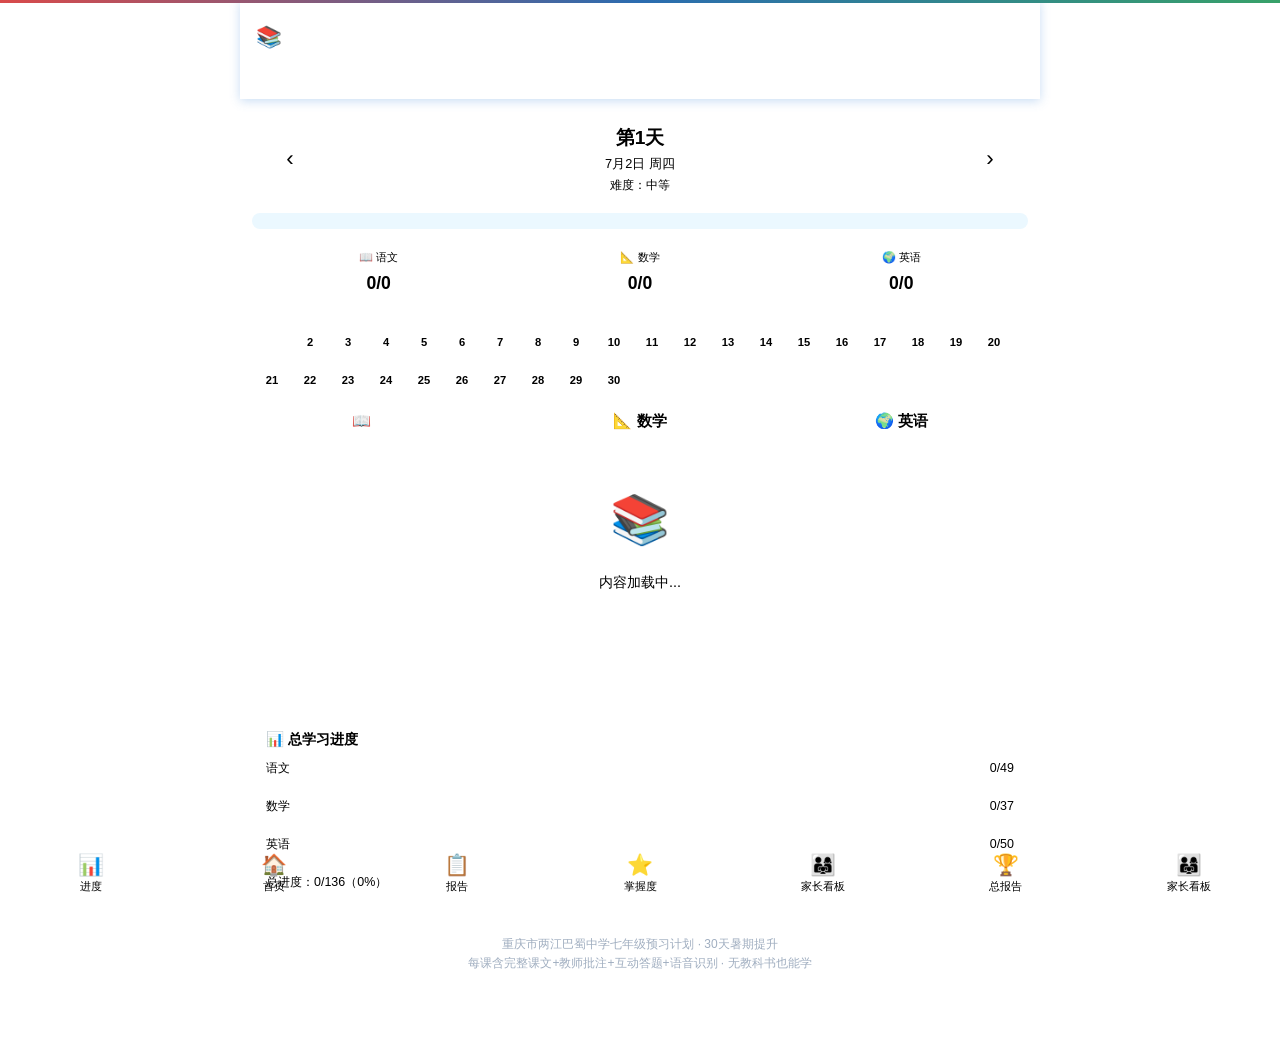
==== commit 780e114d: "v2: exact standalone structure with 30 days, 23/23 balanced" ====
--- a/index.html
+++ b/index.html
@@ -1400,9 +1400,8 @@
 ﻿// 课程数据初始化
 var COURSE_DATA = [];
 
-</script><script>
-var COURSE_DATA = [];
-
+</script>
+<script>
 COURSE_DATA.push({
   day: 1, date: "7月2日", weekday: "周四",
   difficulty: "★★☆ 中等", focus: "建立初中学习节奏 · 正负数入门 · 字母+音标",
@@ -1831,7 +1830,6 @@
   }
 });
 
-
 COURSE_DATA.push({
   day: 2, date: "7月3日", weekday: "周五",
   difficulty: "★★☆ 中等", focus: "《春》精读·数轴入门·问候语+拼读",
@@ -2201,8 +2199,6 @@
   }
 });
 
-
-// ==== Day 3-4: New Content ====
 COURSE_DATA.push({
   day:3, date:"7月4日", weekday:"周六",
   difficulty:"★★☆ 中等", focus:"《济南的冬天》·相反数·字母Ii-Rr",
@@ -2359,8 +2355,6 @@
     }
   }
 });
-
-
 
 COURSE_DATA.push({
   day:16, date:"7月17日", weekday:"周五", difficulty:"★★☆", focus:"百草园·整式·U6",
@@ -2453,7 +2447,6 @@
   }
 });
 
-
 COURSE_DATA.push({
   day:5,date:"7月6日",weekday:"周一",difficulty:"较难",focus:"《雨的四季》·有理数加法·字母S-Z总结",
   subjects:{
@@ -2584,8 +2577,6 @@
   }
 });
 
-
-
 COURSE_DATA.push({
   day:8,date:"7月9日",weekday:"周四",difficulty:"中等",focus:"第一单元复习·有理数除法·Unit 1 Section B",
   subjects:{
@@ -2707,8 +2698,6 @@
     ]}
   }
 });
-
-
 
 COURSE_DATA.push({
   day:11,date:"7月12日",weekday:"周日",difficulty:"中等",focus:"《散步》·第一章总复习·Unit 3 文具",
@@ -3225,7 +3214,6 @@
   }
 })
 
-
 COURSE_DATA.push({
   day:19,date:"7月20日",weekday:"周一",difficulty:"中等偏难",focus:"《论语》十二章(下)·解方程去分母·Unit 6 Section B",
   subjects:{
@@ -3485,7 +3473,6 @@
   }
 })
 
-
 COURSE_DATA.push({
   day:21,date:"7月22日",weekday:"周三",difficulty:"中等偏难",focus:"《纪念白求恩》·方程应用(二)·Unit 7 Section B",
   subjects:{
@@ -3742,7 +3729,6 @@
     ]}
   }
 })
-
 
 COURSE_DATA.push({
   day:23,date:"7月24日",weekday:"周五",difficulty:"中等",focus:"植树的牧羊人赏析·直线射线线段·Unit 8 Section B",
@@ -4373,7 +4359,6 @@
   }
 })
 
-
 COURSE_DATA.push({
   day:29,date:"7月30日",weekday:"周四",difficulty:"中等偏难",focus:"《天上的街市》·全册数学总复习·英语总复习(上)",
   subjects:{
@@ -4561,6 +4546,834 @@
     ]}
   }
 })
+</script>
+<script>
+﻿COURSE_DATA.push({
+  day: 2, date: "7月3日", weekday: "周五",
+  difficulty: "★★☆ 中等", focus: "《春》精读·数轴入门·问候语+拼读",
+  subjects: {
+    // ==================== 语文 ====================
+    chinese: {
+      title: "第一单元·第1课《春》(下) — 品味语言的节奏",
+      preview: "昨天读了全文，今天我们来'拆解'《春》——看看朱自清是怎么用文字画出春天的。",
+      sections: [
+        {type:"objectives",title:"🎯 今天要学什么？",items:[
+          {icon:"📖",label:"掌握'盼春→绘春→赞春'三段结构",desc:"这是中考散文阅读的基本分析方法"},
+          {icon:"🔍",label:"赏析比喻、拟人、排比三个重点句子",desc:"期中考试必考句子赏析！"},
+          {icon:"✏️",label:"学会'赏析三步法'",desc:"手法→内容→情感，三步搞定阅读理解"},
+          {icon:"💡",label:"理解'形散神聚'的散文特点",desc:"文章写了很多画面，但都围绕'春'这个主题"}
+        ],why:"为什么今天继续学《春》？\n一篇好的文章值得读两遍。第一遍是'看热闹'（感受美），第二遍是'看门道'（学方法）。\n\n今天的重点是：学会'怎么分析一篇文章'——这个方法可以用在任何课文、任何阅读理解题中。学会这个，你就能'举一反三'了！"},
+
+        {type:"knowledge",title:"📖 文章结构（三段式）",body:`
+          <p>《春》全文分为<strong>三大部分</strong>，我们用一个表格来对比：</p>
+          <table style="width:100%;border-collapse:collapse;font-size:0.85rem;margin:10px 0;">
+            <tr style="background:#2B6CB0;color:white;">
+              <th style="padding:8px;border:1px solid #2B6CB0;">部分</th>
+              <th style="padding:8px;border:1px solid #2B6CB0;">段落</th>
+              <th style="padding:8px;border:1px solid #2B6CB0;">内容</th>
+              <th style="padding:8px;border:1px solid #2B6CB0;">关键词</th>
+            </tr>
+            <tr>
+              <td style="padding:8px;border:1px solid #CBD5E0;font-weight:700;">盼春</td>
+              <td style="padding:8px;border:1px solid #CBD5E0;">第1段</td>
+              <td style="padding:8px;border:1px solid #CBD5E0;">急切地盼望春天到来</td>
+              <td style="padding:8px;border:1px solid #CBD5E0;">盼望着、近了</td>
+            </tr>
+            <tr style="background:#FAFAFA;">
+              <td style="padding:8px;border:1px solid #CBD5E0;font-weight:700;">绘春</td>
+              <td style="padding:8px;border:1px solid #CBD5E0;">第2-7段</td>
+              <td style="padding:8px;border:1px solid #CBD5E0;">具体描绘春天的5幅画面</td>
+              <td style="padding:8px;border:1px solid #CBD5E0;">草、花、风、雨、人</td>
+            </tr>
+            <tr>
+              <td style="padding:8px;border:1px solid #CBD5E0;font-weight:700;">赞春</td>
+              <td style="padding:8px;border:1px solid #CBD5E0;">第8-10段</td>
+              <td style="padding:8px;border:1px solid #CBD5E0;">三个比喻赞美春天</td>
+              <td style="padding:8px;border:1px solid #CBD5E0;">娃娃、姑娘、青年</td>
+            </tr>
+          </table>
+          <div style="background:#EBF8FF;border-radius:10px;padding:12px;font-size:0.85rem;">
+            💡 <strong>学习方法：</strong>以后读任何文章，先问自己三个问题：<br>
+            1️⃣ 这篇文章分几个部分？<br>
+            2️⃣ 每个部分讲什么？<br>
+            3️⃣ 作者为什么要这样安排？
+          </div>
+        `},
+
+        {type:"knowledge",title:"🔍 重点句子赏析（中考必考题型！）",body:`
+          <p><strong>📌 句子赏析"三步法"：</strong></p>
+          <div style="display:flex;gap:8px;margin:10px 0;">
+            <div style="flex:1;background:#EBF8FF;border-radius:10px;padding:10px;text-align:center;">
+              <div style="font-size:1.2rem;font-weight:700;color:#2B6CB0;">①</div>
+              <div style="font-size:0.82rem;">用了什么<br><strong>手法</strong>？</div>
+            </div>
+            <div style="flex:1;background:#F0FFF4;border-radius:10px;padding:10px;text-align:center;">
+              <div style="font-size:1.2rem;font-weight:700;color:#38A169;">②</div>
+              <div style="font-size:0.82rem;">写出了什么<br><strong>内容</strong>？</div>
+            </div>
+            <div style="flex:1;background:#FFFAF0;border-radius:10px;padding:10px;text-align:center;">
+              <div style="font-size:1.2rem;font-weight:700;color:#ED8936;">③</div>
+              <div style="font-size:0.82rem;">表达了什么<br><strong>情感</strong>？</div>
+            </div>
+          </div>
+          <div style="background:white;border:1px solid #E2E8F0;border-radius:10px;padding:12px;margin:10px 0;">
+            <div style="font-weight:700;color:#2B6CB0;">例句1：'小草偷偷地从土里钻出来，嫩嫩的，绿绿的。'</div>
+            <div style="font-size:0.82rem;color:#4A5568;margin-top:6px;">
+              <strong>赏析：</strong><br>
+              ① <strong>拟人</strong>（'偷偷地'、'钻'把小草当人来写）<br>
+              ② 写出了春草<strong>不经意间生长出来</strong>的样子，以及它的<strong>嫩绿可爱</strong><br>
+              ③ 表达了作者对春天的<strong>惊喜和喜爱</strong>
+            </div>
+          </div>
+          <div style="background:white;border:1px solid #E2E8F0;border-radius:10px;padding:12px;margin:10px 0;">
+            <div style="font-weight:700;color:#2B6CB0;">例句2：'红的像火，粉的像霞，白的像雪。'</div>
+            <div style="font-size:0.82rem;color:#4A5568;margin-top:6px;">
+              <strong>赏析：</strong><br>
+              ① <strong>比喻+排比</strong>（三个'像'连用，把花比作火、霞、雪）<br>
+              ② 生动形象地写出了花<strong>颜色艳丽、种类繁多</strong>的特点<br>
+              ③ 表达了作者对春天的<strong>赞美之情</strong>
+            </div>
+          </div>
+          <div style="background:#FFF5F5;border-radius:8px;padding:10px;font-size:0.82rem;">
+            ⚠️ <strong>考试提醒：</strong>句子赏析是两江巴蜀中学期中、期末必考题！<br>
+            记住三步法：<strong>手法→内容→情感</strong>，三步走完满分到手！
+          </div>
+        `},
+
+        {type:"knowledge",title:"💭 排比修辞学习",body:`
+          <p><strong>排比：</strong>三个或三个以上结构相似的句子或短语连用。</p>
+          <div style="background:#FAF5FF;border-radius:10px;padding:12px;margin:8px 0;">
+            <div style="font-size:0.9rem;">课文中的排比：</div>
+            <div style="font-size:0.85rem;font-style:italic;margin:6px 0;">'山朗润起来了，水涨起来了，太阳的脸红起来了。'</div>
+            <div style="font-size:0.82rem;color:#4A5568;">
+              <strong>作用：</strong>增强语势，读起来有节奏感，像音乐一样好听！
+            </div>
+            <div style="background:#FFFAF0;border-radius:6px;padding:8px;margin-top:6px;font-size:0.82rem;">
+              💡 <strong>记忆口诀：</strong>"排比排比，句式整齐；三个以上，气势大增！"
+            </div>
+          </div>
+          <div style="background:#FFFAF0;border-left:4px solid #ED8936;padding:10px;border-radius:8px;font-size:0.82rem;">
+            📌 <strong>两江巴蜀考点：</strong>赏析题常用修辞手法有——<br>
+            • 比喻（最常见） • 拟人（第二常见） • 排比（增强语势）<br>
+            • 夸张（夸大特点） • 对偶（句式对称）<br>
+            <strong>一定要记住这5个！</strong>
+          </div>
+        `},
+
+        {type:"practice",title:"✏️ 课堂练习",questions:[
+          {q:"1. 《春》的三段结构是什么？分别对应哪些段落？",answer:"盼春(1)→绘春(2-7)→赞春(8-10)",hint:"就是文章的三个部分"},
+          {q:"2. '盼望着，盼望着，东风来了'用了什么修辞？表达了什么情感？",answer:"反复（强调）+拟人。表达了作者急切盼望春天的心情",hint:"词语重复出现就是'反复'，是修辞手法的一种"},
+          {q:"3. 赏析：'春天像刚落地的娃娃，从头到脚都是新的。'",answer:"比喻，把春天比作娃娃，写出了春天'新'的特点，表达了对春天的赞美",hint:"三步法：手法→内容→情感"},
+          {q:"4. '吹面不寒杨柳风'这句诗是谁写的？出现在课文的哪个段落？",answer:"志南和尚（南宋），在第4段春风图中引用",hint:"这是引用古诗来写春风"},
+        ]},
+
+        {type:"task",title:"✅ 今日任务",tasks:[
+          {text:"朗读《春》第2-7段（绘春部分）2遍",tag:"read"},
+          {text:"抄写：三步法（手法→内容→情感）记在笔记本上",tag:"write"},
+          {text:"用三步法分析'红的像火，粉的像霞，白的像雪'（写下来）",tag:"write"},
+          {text:"背诵：五个常用修辞手法（比喻、拟人、排比、夸张、对偶）",tag:"recite"},
+          {text:"💡 思考：你最喜欢《春》中的哪个句子？为什么？",tag:"read"}
+        ]}
+      ]
+    },
+    
+    // ==================== 数学 ====================
+    math: {
+      title: "第一章 §1.2.1 数轴 — 数的'尺子'",
+      preview: "昨天的正负数像'敌人'？今天给你一把'尺子'，所有的数都乖乖排队站好！",
+      sections: [
+        {type:"objectives",title:"🎯 今天要学什么？",items:[
+          {icon:"📏",label:"理解数轴的三要素",desc:"原点、正方向、单位长度——缺一不可"},
+          {icon:"🔢",label:"能在数轴上表示有理数",desc:"正数在原点右边，负数在左边"},
+          {icon:"📊",label:"会用数轴比较大小",desc:"右边的数 > 左边的数"},
+          {icon:"💡",label:"理解数轴是'数的尺子'",desc:"所有有理数都能在数轴上找到自己的位置"}
+        ],why:"为什么要学数轴？\n昨天学了正负数，但你知道-5和3之间差多少吗？\n\n数轴就是数的'直尺'——每个数都有自己的位置。有了它，你能：\n• 一眼看出两个数谁大谁小\n• 方便地做加减法\n• 为以后的绝对值做准备\n\n两江巴蜀月考常考：数轴上点的移动！"},
+
+        {type:"knowledge",title:"🔑 数轴的三要素（像自行车一样！）",body:`
+          <div style="background:#EBF8FF;border-radius:14px;padding:16px;margin-bottom:10px;">
+            <div style="font-size:1rem;font-weight:700;color:#2B6CB0;margin-bottom:10px;">🚲 数轴 = 一辆自行车</div>
+            <div style="display:grid;grid-template-columns:1fr 1fr 1fr;gap:8px;">
+              <div style="background:white;border-radius:10px;padding:12px;text-align:center;">
+                <div style="font-size:1.5rem;">📍</div>
+                <div style="font-weight:700;">原点</div>
+                <div style="font-size:0.78rem;color:#4A5568;">= 自行车的踏板</div>
+                <div style="font-size:0.78rem;color:#718096;">就是0的位置</div>
+              </div>
+              <div style="background:white;border-radius:10px;padding:12px;text-align:center;">
+                <div style="font-size:1.5rem;">➡️</div>
+                <div style="font-weight:700;">正方向</div>
+                <div style="font-size:0.78rem;color:#4A5568;">= 自行车的龙头</div>
+                <div style="font-size:0.78rem;color:#718096;">箭头指向的方向</div>
+              </div>
+              <div style="background:white;border-radius:10px;padding:12px;text-align:center;">
+                <div style="font-size:1.5rem;">📐</div>
+                <div style="font-weight:700;">单位长度</div>
+                <div style="font-size:0.78rem;color:#4A5568;">= 车轮的辐条</div>
+                <div style="font-size:0.78rem;color:#718096;">每格距离要相等</div>
+              </div>
+            </div>
+          </div>
+          <div style="background:#F0FFF4;border-radius:10px;padding:12px;font-size:0.85rem;">
+            <strong>画数轴的四个步骤（记住这个口诀！）：</strong><br>
+            ① 画一条<strong>直线</strong>（水平）<br>
+            ② 定<strong>原点</strong>（标0）<br>
+            ③ 画<strong>箭头</strong>（右边为正方向）<br>
+            ④ 取<strong>单位长度</strong>（每格要一样宽！）<br><br>
+            📌 <strong>两江巴蜀考试常考：</strong>给你一个数轴图，找出标错的选项。<br>
+            ⚠️ 常见错误：单位长度不一致、箭头方向反了、0的位置不对。
+          </div>
+        `},
+
+        {type:"math-formula",title:"📌 核心法则",formula:"在数轴上，右边的数 > 左边的数",explain:"这是比较有理数大小的最直观方法！正数 > 0 > 负数，在数轴上一目了然。"},
+
+        {type:"knowledge",title:"✏️ 例题精讲（跟着一步步来）",body:`
+          <div style="background:white;border:1px solid #E2E8F0;border-radius:12px;padding:14px;margin:10px 0;">
+            <div style="font-weight:700;margin-bottom:8px;">例题1：在数轴上画出 -3, 0, 2, -1 的位置</div>
+            <div style="font-size:0.85rem;line-height:1.8;">
+              <strong>解法：</strong><br>
+              ① 画一条直线，中间标0（原点）<br>
+              ② 向右画箭头（正方向）<br>
+              ③ 取单位长度（比如每格=1）<br>
+              ④ 从原点往右数2格→2的位置<br>
+              ⑤ 从原点往左数3格→-3的位置<br>
+              ⑥ 从原点往左数1格→-1的位置<br><br>
+              <span style="color:#38A169;">✅ 全标好了！</span>
+            </div>
+          </div>
+          <div style="background:white;border:1px solid #E2E8F0;border-radius:12px;padding:14px;margin:10px 0;">
+            <div style="font-weight:700;margin-bottom:8px;">例题2：比较 -5 和 -2 的大小</div>
+            <div style="font-size:0.85rem;line-height:1.8;">
+              <strong>解法一（数轴法）：</strong><br>
+              在数轴上找到 -5 和 -2 的位置<br>
+              -5 在 -2 的左边 → <strong>-5 < -2</strong><br><br>
+              <strong>解法二（口诀法）：</strong><br>
+              "两个负数比大小，绝对值大的反而小"<br>
+              |−5| = 5, |−2| = 2<br>
+              5 > 2 → 所以 -5 < -2 <br><br>
+              <span style="color:#38A169;">✅ 两种方法得到相同结果！</span>
+            </div>
+            <div style="background:#FAF5FF;border-radius:6px;padding:8px;margin-top:6px;font-size:0.82rem;">
+              💡 <strong>老师的话：</strong>方法不止一种！用数轴法最直观，用口诀法最快捷。考试时两种都要会。
+            </div>
+          </div>
+        `},
+
+        {type:"practice",title:"✏️ 课堂练习",questions:[
+          {q:"1️⃣ 数轴的三要素是什么？",answer:"原点、正方向、单位长度",hint:"把数轴想象成一把尺子"},
+          {q:"2️⃣ 在数轴上，-3 在原点的____边，+2 在原点的____边",answer:"左、右",hint:"负左正右"},
+          {q:"3️⃣ 在数轴上表示：+4, -2, 0, -5, 3，并按从小到大排列",answer:"-5 < -2 < 0 < 3 < 4",hint:"数轴上从左到右就是从小到大"},
+          {q:"4️⃣ 比较大小（填>或<）：<br>① -7 ___ -3 &nbsp;&nbsp; ② 0 ___ -1 &nbsp;&nbsp; ③ -½ ___ ¼",answer:"① < ② > ③ <",hint:"画数轴辅助判断"},
+          {q:"5️⃣ 点A在数轴上表示-2，如果它向右移动4个单位，到达的点表示多少？",answer:"+2",hint:"−2 + 4 = 2"},
+          {q:"6️⃣ （拓展）数轴上，与原点的距离等于3的点有几个？分别表示什么数？",answer:"2个，分别是+3和-3",hint:"原点左边有一个，右边有一个"}
+        ]},
+
+        {type:"task",title:"✅ 课后任务",tasks:[
+          {text:"背诵：数轴三要素 + 画数轴四步口诀",tag:"recite"},
+          {text:"在练习本上画一条数轴，标出：-5, -3, 0, +2, +4",tag:"write"},
+          {text:"完成课本P9'练习'第1-3题",tag:"practice"},
+          {text:"💡 思考：如果数轴没有箭头会怎样？",tag:"read"}
+        ]}
+      ]
+    },
+    
+    // ==================== 英语 ====================
+    english: {
+      title: "Starter Unit 1 · 问候语 + 拼读规律",
+      preview: "学完字母，今天来'实战'——用英语打招呼！顺便学会一个超有用的拼读规律。",
+      sections: [
+        {type:"objectives",title:"🎯 今天要学什么？",items:[
+          {icon:"👋",label:"学会日常问候语",desc:"Hello! How are you? I'm fine, thanks."},
+          {icon:"🔤",label:"掌握新的字母Ii-Rr",desc:"大写占上两格，小写各有特点"},
+          {icon:"🎵",label:"学习拼读规律CVC",desc:"辅音+元音+辅音——英语'拼音'的基本公式"},
+          {icon:"💡",label:"能自己拼读简单单词",desc:"用音标拼读cat/bed/sit等单词"}
+        ],why:"为什么先学问候语？\n学语言的目的是交流！如果学了英语不会打招呼，那学它干嘛？\n\n今天学的问候语是英语的'你好'——你去任何英语国家都用得上。\n而且两江巴蜀中学的英语口语考试，第一题就是'自我介绍'！"},
+
+        {type:"knowledge",title:"👋 日常问候语（开口说！）",body:`
+          <div style="background:#F0FFF4;border:2px solid #C6F6D5;border-radius:14px;padding:16px;">
+            <div style="font-size:0.85rem;font-weight:700;color:#38A169;margin-bottom:8px;">🎭 情景对话（两只老虎的调子：）</div>
+            <div style="display:grid;grid-template-columns:1fr 1fr;gap:10px;">
+              <div style="background:white;border-radius:10px;padding:12px;">
+                <div style="font-size:0.85rem;"><strong>👦 A:</strong> Hello!</div>
+                <div style="font-size:0.85rem;"><strong>👧 B:</strong> Hello!</div>
+                <div style="font-size:0.85rem;"><strong>👦 A:</strong> How are you?</div>
+                <div style="font-size:0.85rem;"><strong>👧 B:</strong> I'm fine, thanks.</div>
+                <div style="font-size:0.85rem;"><strong>👧 B:</strong> And you?</div>
+                <div style="font-size:0.85rem;"><strong>👦 A:</strong> I'm fine, too.</div>
+              </div>
+              <div style="background:white;border-radius:10px;padding:12px;">
+                <div style="font-size:0.72rem;color:#718096;"><strong>翻译：</strong></div>
+                <div style="font-size:0.72rem;color:#718096;">你好！</div>
+                <div style="font-size:0.72rem;color:#718096;">你好！</div>
+                <div style="font-size:0.72rem;color:#718096;">你好吗？</div>
+                <div style="font-size:0.72rem;color:#718096;">我很好，谢谢。</div>
+                <div style="font-size:0.72rem;color:#718096;">你呢？</div>
+                <div style="font-size:0.72rem;color:#718096;">我也很好。</div>
+              </div>
+            </div>
+            <div style="background:#FFFAF0;border-radius:8px;padding:8px;margin-top:8px;font-size:0.82rem;">
+              📌 <strong>注意：</strong>How are you的回答可以是：<br>
+              • I'm fine.（很好）<br>
+              • I'm OK.（还行）<br>
+              • Not bad.（不错）<br>
+              <strong>不要只会I'm fine!</strong>
+            </div>
+          </div>
+        `},
+
+        {type:"knowledge",title:"🔤 字母Ii-Rr + CVC拼读规律",body:`
+          <div style="display:grid;grid-template-columns:repeat(3,1fr);gap:8px;margin-bottom:10px;">
+            <div style="background:white;border-radius:8px;padding:8px;text-align:center;">
+              <div style="font-size:1.3rem;">I<small style="font-size:0.6rem;color:#718096;"> i</small></div>
+              <div style="font-size:0.7rem;color:#E53E3E;">/aɪ/</div>
+            </div>
+            <div style="background:white;border-radius:8px;padding:8px;text-align:center;">
+              <div style="font-size:1.3rem;">J<small style="font-size:0.6rem;color:#718096;"> j</small></div>
+              <div style="font-size:0.7rem;color:#E53E3E;">/dʒeɪ/</div>
+            </div>
+            <div style="background:white;border-radius:8px;padding:8px;text-align:center;">
+              <div style="font-size:1.3rem;">K<small style="font-size:0.6rem;color:#718096;"> k</small></div>
+              <div style="font-size:0.7rem;color:#E53E3E;">/keɪ/</div>
+            </div>
+            <div style="background:white;border-radius:8px;padding:8px;text-align:center;">
+              <div style="font-size:1.3rem;">L<small style="font-size:0.6rem;color:#718096;"> l</small></div>
+              <div style="font-size:0.7rem;color:#E53E3E;">/el/</div>
+            </div>
+            <div style="background:white;border-radius:8px;padding:8px;text-align:center;">
+              <div style="font-size:1.3rem;">M<small style="font-size:0.6rem;color:#718096;"> m</small></div>
+              <div style="font-size:0.7rem;color:#E53E3E;">/em/</div>
+            </div>
+            <div style="background:white;border-radius:8px;padding:8px;text-align:center;">
+              <div style="font-size:1.3rem;">N<small style="font-size:0.6rem;color:#718096;"> n</small></div>
+              <div style="font-size:0.7rem;color:#E53E3E;">/en/</div>
+            </div>
+            <div style="background:white;border-radius:8px;padding:8px;text-align:center;">
+              <div style="font-size:1.3rem;">O<small style="font-size:0.6rem;color:#718096;"> o</small></div>
+              <div style="font-size:0.7rem;color:#E53E3E;">/əʊ/</div>
+            </div>
+            <div style="background:white;border-radius:8px;padding:8px;text-align:center;">
+              <div style="font-size:1.3rem;">P<small style="font-size:0.6rem;color:#718096;"> p</small></div>
+              <div style="font-size:0.7rem;color:#E53E3E;">/piː/</div>
+            </div>
+            <div style="background:white;border-radius:8px;padding:8px;text-align:center;">
+              <div style="font-size:1.3rem;">Q<small style="font-size:0.6rem;color:#718096;"> q</small></div>
+              <div style="font-size:0.7rem;color:#E53E3E;">/kjuː/</div>
+            </div>
+            <div style="background:white;border-radius:8px;padding:8px;text-align:center;">
+              <div style="font-size:1.3rem;">R<small style="font-size:0.6rem;color:#718096;"> r</small></div>
+              <div style="font-size:0.7rem;color:#E53E3E;">/ɑː/</div>
+            </div>
+          </div>
+
+          <div style="background:#FAF5FF;border:2px solid #E9D8FD;border-radius:12px;padding:14px;">
+            <div style="font-weight:700;color:#6B46C1;margin-bottom:8px;">🔑 CVC拼读规律（英语的'拼音公式'！）</div>
+            <div style="font-size:0.85rem;">
+              <strong>CVC = Consonant + Vowel + Consonant</strong><br>
+              <span style="color:#718096;">（辅音 + 元音 + 辅音）</span>
+            </div>
+            <div style="display:flex;gap:8px;margin:10px 0;justify-content:center;">
+              <div style="background:white;border-radius:8px;padding:10px;text-align:center;">
+                <div style="font-size:1.1rem;font-weight:700;">cat</div>
+                <div style="font-size:0.7rem;color:#718096;">c + a + t</div>
+              </div>
+              <div style="background:white;border-radius:8px;padding:10px;text-align:center;">
+                <div style="font-size:1.1rem;font-weight:700;">bed</div>
+                <div style="font-size:0.7rem;color:#718096;">b + e + d</div>
+              </div>
+              <div style="background:white;border-radius:8px;padding:10px;text-align:center;">
+                <div style="font-size:1.1rem;font-weight:700;">sit</div>
+                <div style="font-size:0.7rem;color:#718096;">s + i + t</div>
+              </div>
+              <div style="background:white;border-radius:8px;padding:10px;text-align:center;">
+                <div style="font-size:1.1rem;font-weight:700;">hot</div>
+                <div style="font-size:0.7rem;color:#718096;">h + o + t</div>
+              </div>
+              <div style="background:white;border-radius:8px;padding:10px;text-align:center;">
+                <div style="font-size:1.1rem;font-weight:700;">cup</div>
+                <div style="font-size:0.7rem;color:#718096;">c + u + p</div>
+              </div>
+            </div>
+            <div style="background:#FFFAF0;border-radius:8px;padding:8px;font-size:0.82rem;">
+              💡 <strong>规律：</strong>在CVC结构中，元音字母发<strong>短元音</strong>。<br>
+              a→/æ/, e→/e/, i→/ɪ/, o→/ɒ/, u→/ʌ/
+            </div>
+          </div>
+        `},
+
+        {type:"practice",title:"✏️ 课堂练习",questions:[
+          {q:"1️⃣ 'How are you?' 的三个常见回答是什么？",answer:"I'm fine. / I'm OK. / Not bad.",hint:"不要只会I'm fine!"},
+          {q:"2️⃣ 用CVC规律拼读：cat, bed, sit, hot, cup 各读3遍",answer:"/kæt/ /bed/ /sɪt/ /hɒt/ /kʌp/",hint:"用昨天学的短元音拼"},
+          {q:"3️⃣ 字母J的正确音标是什么？",answer:"/dʒeɪ/",hint:"注意dʒ这个音在中文里没有，要仔细听"},
+          {q:"4️⃣ 用英语写出完整的问候对话（不少于4句）",answer:"Hello! / How are you? / I'm fine, thanks. / And you?",hint:"参考情景对话"},
+        ]},
+
+        {type:"task",title:"✅ 今日任务",tasks:[
+          {text:"抄写字母Ii-Rr大小写各2遍",tag:"write"},
+          {text:"朗读问候对话5遍（对着镜子练！）",tag:"read"},
+          {text:"用CVC规律拼读：cat, bed, sit, hot, cup 各3遍",tag:"read"},
+          {text:"💡 思考：CVC规律还能拼出哪些单词？试着写3个",tag:"write"}
+        ]}
+      ]
+    }
+  }
+});
+</script>
+<script>
+﻿COURSE_DATA.push({
+  day:5,date:"7月6日",weekday:"周一",difficulty:"较难",focus:"《雨的四季》·有理数加法·字母S-Z总结",
+  subjects:{
+    chinese:{title:"第3课《雨的四季》·刘湛秋",
+    sections:[
+      {type:"knowledge",title:"📖 整体感知",body:"<p><strong>刘湛秋</strong>（1935-），当代诗人、翻译家。散文清新自然，富有诗意。</p><p><strong>★ 文章结构：</strong>以时间为线索，写雨在四季的不同特点：</p><p>• 春雨（第2段）：清新、温柔——'水珠子从花苞里滴下来'</p><p>• 夏雨（第3段）：热烈、粗犷——'更是别有一番风情了'</p><p>• 秋雨（第4段）：沉静、端庄——'只会透过月色铺洒开来'</p><p>• 冬雨（第5段）：自然、平静——'已经那么令人陶醉了'</p><p><strong>★ 写作特色：通感</strong>——把视觉、听觉、触觉打通来写。写雨声'像小提琴'，把声音变成画面。</p>"},
+      {type:"task",title:"📋 今日任务",tasks:[
+        {text:"朗读课文全文（感受四季雨的不同风格）",tag:"read"},
+        {text:"抄写描写四季雨的4个核心句子",tag:"write"},
+        {text:"找出文中2处运用'通感'的句子",tag:"read"},
+        {text:"思考：你最喜欢哪个季节的雨？为什么？",tag:"read"}
+      ]}
+    ]},
+    math:{title:"§1.3.1 有理数的加法",
+    sections:[
+      {type:"knowledge",title:"🔑 加法法则（必背！）",body:"<p><strong>三种情况：</strong></p><p><strong>❶ 同号相加：</strong>取相同符号，绝对值相加。</p><p>例：(+5)+(+3)=+8，(−5)+(−3)=−8</p><p><strong>❷ 异号相加：</strong>取绝对值大的数的符号，大绝对值减小绝对值。</p><p>例：(+5)+(−3)=+2，(−5)+(+3)=−2</p><p><strong>❸ 与0相加：</strong>仍得这个数。</p><p><strong>记忆口诀：</strong>'同号相加符号不变，绝对值相加。异号相见符号随大，绝对值相减留下。'</p><p><strong>两江巴蜀计算题重点：</strong>多个有理数连加，需灵活运用加法交换律和结合律。</p>"},
+      {type:"practice",title:"✏️ 课堂练习",questions:[
+        {q:"1. (−8)+(−5)=?",answer:"−13"},
+        {q:"2. (+9)+(−4)=?",hint:"异号，符号取+，9−4=5",answer:"+5"},
+        {q:"3. (−7)+(+7)=?",answer:"0"},
+        {q:"4. 温度从−3℃上升8℃，现在温度？",hint:"(−3)+(+8)=5",answer:"5℃"}
+      ]},
+      {type:"task",title:"📋 课后任务",tasks:[
+        {text:"背诵有理数加法法则（三种情况）",tag:"recite"},
+        {text:"完成课本P21'练习'1-3题",tag:"practice"},
+        {text:"做10道有理数加法计算题",tag:"practice"}
+      ]}
+    ]},
+    english:{title:"Starter Unit 3 · 字母Ss-Zz + 预备篇总结",
+    sections:[
+      {type:"knowledge",title:"🔤 字母Ss-Zz + 26字母总结",body:"<p><strong>最后一批字母：</strong>S T U V W X Y Z</p><p><strong>★ 特别关注：</strong></p><p>• Uu —— 元音字母（Aa Ee Ii Oo Uo 共5个元音）</p><p>• Vv —— 汉语拼音没有/v/音，上齿咬下唇</p><p>• Ww —— double U（两个U），来源很有趣</p><p>• Zz —— 读/zed/（英）或/ziː/（美）</p><p><strong>★ 预备篇学完你应能：</strong>用英文做自我介绍、问颜色、问物品、打招呼和告别。</p><p><strong>两江巴蜀初一月考范围：</strong>Starter Units 1-3为第一学月考试内容，含字母书写、基本问候语、颜色词汇。</p>"},
+      {type:"task",title:"📋 今日任务",tasks:[
+        {text:"抄写字母Ss-Zz（大小写各3遍）",tag:"write"},
+        {text:"完整默写26个字母（大小写）",tag:"recite"},
+        {text:"跟读5个元音字母的发音 Aa Ee Ii Oo Uu",tag:"audio"},
+        {text:"用英文做一段完整的自我介绍（不少于3句）",tag:"write"}
+      ]}
+    ]}
+  }
+});
+COURSE_DATA.push({
+  day:6,date:"7月7日",weekday:"周二",difficulty:"中等",focus:"观沧海·闻王昌龄·有理数减法·预备篇小测",
+  subjects:{
+    chinese:{title:"第4课《古代诗歌四首》(上)",
+    sections:[
+      {type:"poem",title:"🌅 《观沧海》曹操",poem:"观沧海",author:"【东汉末年】曹操",content:"东临碣石，以观沧海。<br>水何澹澹，山岛竦峙。<br>树木丛生，百草丰茂。<br>秋风萧瑟，洪波涌起。<br>日月之行，若出其中；<br>星汉灿烂，若出其里。<br>幸甚至哉，歌以咏志。",translation:"<strong>★ 重点赏析：</strong>曹操北征乌桓胜利后所作，借大海壮阔表达雄心壮志。'日月之行，若出其中'——想象奇特，气势磅礴！<br><br><strong>两江巴蜀必考古诗默写：</strong>'水何澹澹，______'（山岛竦峙）；'秋风萧瑟，______'（洪波涌起）"},
+      {type:"poem",title:"🌸 《闻王昌龄左迁龙标遥有此寄》李白",poem:"闻王昌龄左迁龙标遥有此寄",author:"【唐代】李白",content:"杨花落尽子规啼，<br>闻道龙标过五溪。<br>我寄愁心与明月，<br>随君直到夜郎西。",translation:"<strong>★ 重点赏析：</strong>李白听说好友王昌龄被贬官，写诗安慰。'我寄愁心与明月'——将情感托付明月，让它陪伴朋友。拟人手法，真挚感人。<br><br><strong>两江巴蜀考点：</strong>'左迁'是什么意思？（降职）'子规'指什么鸟？（杜鹃鸟）"},
+      {type:"task",title:"📋 今日任务",tasks:[
+        {text:"朗读两首诗各5遍（注意节奏和韵脚）",tag:"read"},
+        {text:"抄写两首诗各2遍",tag:"write"},
+        {text:"背诵《观沧海》",tag:"recite"},
+        {text:"思考：曹操和李白分别借什么景物表达情感？",tag:"read"}
+      ]}
+    ]},
+    math:{title:"§1.3.2 有理数的减法",
+    sections:[
+      {type:"knowledge",title:"🔑 减法法则",body:"<p><strong>减去一个数，等于加上这个数的相反数。</strong></p><p>a − b = a + (−b)</p><p><strong>★ 举例：</strong></p><p>• 5 − 3 = 5 + (−3) = 2</p><p>• 5 − (−3) = 5 + 3 = 8</p><p>• (−5) − 3 = (−5) + (−3) = −8</p><p>• (−5) − (−3) = (−5) + 3 = −2</p><p><strong>记忆口诀：</strong>'减号变加号，减数变相反数，两个变化同时做。'</p>"},
+      {type:"practice",title:"✏️ 课堂练习",questions:[
+        {q:"1. 7 − 12 = ?",answer:"−5"},
+        {q:"2. (−9) − (−4) = ?",hint:"减负等于加正",answer:"−5"},
+        {q:"3. 0 − (−8) = ?",answer:"8"},
+        {q:"4. 珠峰8848米，吐鲁番−155米，相差？",hint:"8848−(−155)=8848+155=9003",answer:"9003米"}
+      ]},
+      {type:"task",title:"📋 课后任务",tasks:[
+        {text:"背诵有理数减法法则",tag:"recite"},
+        {text:"完成课本P25'练习'1-4题",tag:"practice"},
+        {text:"做10道减法→加法转换练习",tag:"practice"}
+      ]}
+    ]},
+    english:{title:"预备篇综合复习 + 小测试",
+    sections:[
+      {type:"knowledge",title:"📝 预备篇知识点总复习",body:"<p><strong>★ 字母：</strong>26个字母（5个元音+21个辅音）</p><p><strong>★ 句型：</strong></p><p>1. Good morning/afternoon/evening!</p><p>2. — How are you? — I'm fine, thanks.</p><p>3. — What's this in English? — It's a pen.</p><p>4. — Spell it, please. — P-E-N.</p><p>5. — What color is it? — It's yellow.</p><p><strong>★ 语法：</strong>be动词（am/is/are）、不定冠词a/an</p>"},
+      {type:"quiz",title:"📝 小测验",questions:[
+        {q:"1. 字母表中第5个字母是____",options:["A. Dd","B. Ee","C. Ff","D. Gg"],answer:1},
+        {q:"2. '早上好'的英文是____",options:["A. Goodbye","B. Good morning","C. Good evening","D. Good night"],answer:1},
+        {q:"3. — What color is sky? — It's ____.",options:["A. red","B. blue","C. green","D. yellow"],answer:1},
+        {q:"4. 'It's a orange' 有错吗？",options:["A. 正确","B. 应改an orange","C. 应改a oranges","D. 应改an oranges"],answer:1}
+      ]},
+      {type:"task",title:"📋 今日任务",tasks:[
+        {text:"完成预备篇小测试",tag:"practice"},
+        {text:"默写26个字母并批改",tag:"recite"},
+        {text:"用英文做自我介绍并录音",tag:"audio"},
+        {text:"复习S1-S3所有单词",tag:"read"}
+      ]}
+    ]}
+  }
+});
+COURSE_DATA.push({
+  day:7,date:"7月8日",weekday:"周三",difficulty:"较难",focus:"次北固山下·秋思·有理数乘法·Unit 1",
+  subjects:{
+    chinese:{title:"第4课《古代诗歌四首》(下)",
+    sections:[
+      {type:"poem",title:"🌊 《次北固山下》王湾",poem:"次北固山下",author:"【唐代】王湾",content:"客路青山外，行舟绿水前。<br>潮平两岸阔，风正一帆悬。<br>海日生残夜，江春入旧年。<br>乡书何处达？归雁洛阳边。",translation:"<strong>★ 千古名句：</strong>'海日生残夜，江春入旧年'——新事物在旧事物未消退时就已萌芽，蕴含哲理：新事物必将取代旧事物。<br><br><strong>两江巴蜀必考古诗赏析：</strong>'潮平两岸阔，风正一帆悬'写的是哪个季节的景色？答：冬末春初。"},
+      {type:"poem",title:"🍂 《天净沙·秋思》马致远",poem:"天净沙·秋思",author:"【元代】马致远",content:"枯藤老树昏鸦，<br>小桥流水人家，<br>古道西风瘦马。<br>夕阳西下，<br>断肠人在天涯。",translation:"<strong>★ 艺术特色：</strong>全曲28字，10个名词串起秋日黄昏图。前后悲凉（枯藤、老树、昏鸦），中间温暖（小桥、流水、人家），以乐景写哀情，更显游子之悲。被誉为'秋思之祖'！<br><br><strong>两江巴蜀考点：</strong>'昏鸦'的'昏'是什么意思？（黄昏）'断肠人'表达什么情感？（漂泊在外的思乡之悲）"},
+      {type:"task",title:"📋 今日任务",tasks:[
+        {text:"朗读两首诗各5遍",tag:"read"},
+        {text:"抄写两首诗各2遍",tag:"write"},
+        {text:"背诵《天净沙·秋思》",tag:"recite"},
+        {text:"比较分析：四首诗分别表达了什么情感？",tag:"read"}
+      ]}
+    ]},
+    math:{title:"§1.4.1 有理数的乘法",
+    sections:[
+      {type:"knowledge",title:"🔑 乘法法则",body:"<p><strong>同号得正，异号得负，绝对值相乘。</strong></p><p>• (+5)×(+3)=15（同号得正）</p><p>• (−5)×(−3)=15（同号得正）</p><p>• (+5)×(−3)=−15（异号得负）</p><p>• (−5)×(+3)=−15（异号得负）</p><p>• a×0=0</p><p><strong>★ 多个数相乘：奇负偶正</strong></p><p>• (−2)×(−3)×(−4)=−24（3个负号→负）</p><p>• (−2)×(−3)×4=24（2个负号→正）</p><p><strong>记忆口诀：</strong>'正正得正，负负得正，正负得负。'</p>"},
+      {type:"practice",title:"✏️ 课堂练习",questions:[
+        {q:"1. (−4)×6=?",answer:"−24"},
+        {q:"2. (−3)×(−7)=?",answer:"21"},
+        {q:"3. (−2)×(−3)×(−1)=?",hint:"数负号个数",answer:"−6"},
+        {q:"4. 若ab>0，a和b的符号关系？",answer:"a和b同号"}
+      ]},
+      {type:"task",title:"📋 课后任务",tasks:[
+        {text:"背诵乘法法则和'奇负偶正'",tag:"recite"},
+        {text:"完成课本P33'练习'1-4题",tag:"practice"},
+        {text:"做10道乘法练习题",tag:"practice"}
+      ]}
+    ]},
+    english:{title:"Unit 1 · My name's Gina. (Section A)",
+    sections:[
+      {type:"knowledge",title:"👤 自我介绍专题",body:"<p><strong>★ 核心句型：</strong></p><p>• My name's Gina. = My name is Gina.</p><p>• I'm Gina. = I am Gina.</p><p>• Nice to meet you!</p><p>— What's your name? 你叫什么名字？</p><p>— My name is ... / I'm ...</p><p><strong>★ be动词总结：</strong></p><p>• I am (I'm) — 第一人称'我'</p><p>• You are (You're) — 第二人称'你/你们'</p><p>• He is (He's) / She is (She's) / It is (It's)</p><p><strong>★ 中文理解：中文'我叫××'英文不能说'My name Gina.'（缺动词is）</strong></p>"},
+      {type:"knowledge",title:"📚 单词延伸记忆",body:"<p><strong>★ 词根拆解，记一个顶三个：</strong></p><p>• <strong>telephone</strong> = tele(远)+phone(声音) → 让远方声音传来的工具</p><p>• <strong>microphone</strong> = micro(小)+phone(声音) → 把小声音放大的工具</p><p>• <strong>name</strong> 名字 → <strong>namely</strong> 即/也就是 → <strong>rename</strong> 重命名</p><p>• <strong>meet</strong> 遇见 → <strong>meeting</strong> 会议</p><p><strong>学会拆词，一个单词记住一串！</strong></p>"},
+      {type:"task",title:"📋 今日任务",tasks:[
+        {text:"抄写Unit 1单词(name,nice,meet,your,his,her等)各3遍",tag:"write"},
+        {text:"背诵句型：What's your name? My name is...",tag:"recite"},
+        {text:"跟读课本P1对话3遍",tag:"audio"},
+        {text:"完成课本P2 'Grammar Focus' 抄写",tag:"practice"}
+      ]}
+    ]}
+  }
+});
+
+</script>
+<script>
+﻿COURSE_DATA.push({
+  day:8,date:"7月9日",weekday:"周四",difficulty:"中等",focus:"第一单元复习·有理数除法·Unit 1 Section B",
+  subjects:{
+    chinese:{title:"第一单元综合复习 + 写作指导",
+    sections:[
+      {type:"knowledge",title:"📚 第一单元复习",body:"<p><strong>★ 课文回顾：</strong></p><p>• 第1课《春》——朱自清，五幅图，比喻拟人</p><p>• 第2课《济南的冬天》——老舍，对比，温晴</p><p>• 第3课《雨的四季》——刘湛秋，通感</p><p>• 第4课《古代诗歌四首》——四首古诗</p><p><strong>★ 写作目标：</strong>抓住景物特征，用比喻和拟人写景</p><p><strong>★ 作文结构模板：</strong></p><p>① 开头：总写整体印象</p><p>② 主体：按顺序写2-3个画面</p><p>③ 结尾：抒发感情</p><p><strong>技巧：</strong>多用五感，至少1比喻1拟人，动词要生动。</p>"},
+      {type:"task",title:"📋 今日任务",tasks:[
+        {text:"复习第一单元课文和笔记",tag:"read"},
+        {text:"默写四首古诗（自检批改）",tag:"recite"},
+        {text:"写一段150字写景短文（题目自拟）",tag:"write"},
+        {text:"完成第一单元复习练习题",tag:"practice"}
+      ]}
+    ]},
+    math:{title:"§1.4.2 有理数的除法",
+    sections:[
+      {type:"knowledge",title:"🔑 除法法则",body:"<p><strong>除以一个不为0的数，等于乘以这个数的倒数。</strong></p><p>a ÷ b = a × (1/b)  (b≠0)</p><p><strong>★ 符号法则（同乘法）：</strong></p><p>• 同号得正：(+6)÷(+3)=2，(−6)÷(−3)=2</p><p>• 异号得负：(+6)÷(−3)=−2，(−6)÷(+3)=−2</p><p>• 0÷a=0（a≠0）</p><p><strong>★ 特别注意：0不能做除数！</strong></p><p><strong>记忆口诀：</strong>'除法变乘法，除数变倒数。'</p>"},
+      {type:"practice",title:"✏️ 课堂练习",questions:[
+        {q:"1. (−12)÷3=?",answer:"−4"},
+        {q:"2. (−18)÷(−6)=?",answer:"3"},
+        {q:"3. 0÷(−5)=?",answer:"0"},
+        {q:"4. 8÷(−2)÷(−2)=?",hint:"从左到右算",answer:"2"}
+      ]},
+      {type:"task",title:"📋 课后任务",tasks:[
+        {text:"背诵除法法则和倒数关系",tag:"recite"},
+        {text:"完成课本P37'练习'1-4题",tag:"practice"},
+        {text:"做10道乘除混合计算题",tag:"practice"}
+      ]}
+    ]},
+    english:{title:"Unit 1 · My name's Gina. (Section B)",
+    sections:[
+      {type:"knowledge",title:"🔢 数字0-9 + 电话号码",body:"<p><strong>数字0-9：</strong>zero, one, two, three, four, five, six, seven, eight, nine</p><p><strong>★ 电话号码读法：</strong>逐个数字读</p><p>• 010-1234 → zero one zero, one two three four</p><p>• 相同数字连读用double：88→double eight</p><p><strong>★ 句型：</strong></p><p>— What's your telephone number?</p><p>— It's 281-9176.</p><p><strong>两江巴蜀期中题型：</strong>听力题中常出现电话号码听写，数字0读作zero或oh。</p>"},
+      {type:"task",title:"📋 今日任务",tasks:[
+        {text:"抄写数字0-9英文各3遍",tag:"write"},
+        {text:"背诵电话号码问答句型",tag:"recite"},
+        {text:"用英文读出家人的电话号码（练3组）",tag:"practice"},
+        {text:"完成课本P5 'Self Check'",tag:"practice"}
+      ]}
+    ]}
+  }
+});
+COURSE_DATA.push({
+  day:9,date:"7月10日",weekday:"周五",difficulty:"中等",focus:"《秋天的怀念》·乘方·Unit 2 家人",
+  subjects:{
+    chinese:{title:"第二单元·第5课《秋天的怀念》(上)",
+    sections:[
+      {type:"knowledge",title:"📖 作者与背景",body:"<p><strong>史铁生</strong>（1951-2010），代表作《我与地坛》《命若琴弦》。</p><p><strong>★ 写作背景：</strong>史铁生20岁双腿瘫痪，曾非常痛苦暴躁，母亲默默照顾他鼓励他。母亲去世后写此文表达怀念和愧疚。</p><p><strong>★ 情感基调：</strong>悲痛、怀念、愧疚、感悟</p><p><strong>★ '好好儿活'——文眼！</strong>母亲说的：恳求作者活下去；作者领悟的：活出意义不负母爱。</p><p><strong>两江巴蜀期中阅读常考：</strong>'好好儿活'在文中出现了几次？分别是谁说的？有什么含义？</p>"},
+      {type:"knowledge",title:"📝 生字词",body:"<p>• 瘫痪（tān huàn）</p><p>• 暴怒（bào nù）</p><p>• 憔悴（qiáo cuì）——注意写法！</p><p>• 诀别（jué bié）——不是'决别'</p><p>• 烂漫（làn màn）</p>"},
+      {type:"task",title:"📋 今日任务",tasks:[
+        {text:"朗读课文全文2遍（带着怀念的感情读）",tag:"read"},
+        {text:"抄写生字词各3遍",tag:"write"},
+        {text:"画出文中描写母亲的句子（至少3处）",tag:"read"},
+        {text:"思考：母亲为什么总想带'我'去看菊花？",tag:"read"}
+      ]}
+    ]},
+    math:{title:"§1.5.1 乘方",
+    sections:[
+      {type:"knowledge",title:"🔑 乘方概念",body:"<p><strong>求n个相同因数的积的运算叫做乘方。</strong></p><p>记作 aⁿ，a叫底数，n叫指数，aⁿ叫幂。</p><p><strong>★ 举例：</strong></p><p>• 2³ = 2×2×2 = 8</p><p>• (−3)² = (−3)×(−3) = 9</p><p>• −3² = −(3×3) = −9（注意和上式的区别！）</p><p><strong>★ 易错点（必考！）：</strong></p><p>(−2)² = 4  ≠  −2² = −4</p><p>(−2)³ = −8 = −2³（这里恰好相等）</p><p><strong>关键：</strong>括号内的负号被乘方算进去了，没括号的最后才加负号。</p><p><strong>两江巴蜀计算题必考：</strong>乘方运算符号的判断，尤其是(−2)⁴与−2⁴的区别。</p><p><strong>记忆口诀：</strong>'乘方就是连乘算，底数相同指数管。负号括号看仔细，有括号是整体算。'</p>"},
+      {type:"practice",title:"✏️ 课堂练习",questions:[
+        {q:"1. 5²=?",answer:"25"},
+        {q:"2. (−3)³=?",hint:"3个负数相乘",answer:"−27"},
+        {q:"3. −4²=?",hint:"−(4×4)",answer:"−16"},
+        {q:"4. 2⁴和4²相等吗？",answer:"2⁴=16, 4²=16，相等"}
+      ]},
+      {type:"task",title:"📋 课后任务",tasks:[
+        {text:"背诵乘方各部分名称",tag:"recite"},
+        {text:"完成课本P43'练习'1-3题",tag:"practice"},
+        {text:"区分练习：(−2)⁴ vs −2⁴",tag:"practice"}
+      ]}
+    ]},
+    english:{title:"Unit 2 · This is my sister. (Section A)",
+    sections:[
+      {type:"knowledge",title:"👨‍👩‍👧‍👦 家庭成员",body:"<p><strong>★ 必背词汇：</strong></p><p>father(dad)爸爸 / mother(mom)妈妈</p><p>brother兄弟 / sister姐妹</p><p>grandfather(grandpa)爷爷/外公</p><p>grandmother(grandma)奶奶/外婆</p><p>uncle叔叔 / aunt阿姨 / cousin表亲</p><p><strong>★ 核心句型：</strong></p><p>— This is my mother.（介绍）</p><p>— That is my brother.（远指）</p><p>— These are my parents.（复数）</p><p>— Who's she? — She's my sister.</p><p><strong>★ 语法：指示代词</strong></p><p>this(近单) ↔ these(近复) &nbsp; that(远单) ↔ those(远复)</p><p>中文只有'这/那'，英文还分单复数！</p>"},
+      {type:"task",title:"📋 今日任务",tasks:[
+        {text:"抄写家庭成员单词各3遍",tag:"write"},
+        {text:"背诵This is.../That is...句型",tag:"recite"},
+        {text:"画家庭人物关系图并标注英文",tag:"write"},
+        {text:"完成课本P8 Grammar Focus抄写",tag:"practice"}
+      ]}
+    ]}
+  }
+});
+COURSE_DATA.push({
+  day:10,date:"7月11日",weekday:"周六",difficulty:"中等",focus:"秋天的怀念赏析·科学记数法·Unit 2指示代词",
+  subjects:{
+    chinese:{title:"第5课《秋天的怀念》(下)·深度赏析",
+    sections:[
+      {type:"knowledge",title:"📖 三次'看花'的情感线索",body:"<p><strong>文中的三次'看花'：</strong></p><p>① 第一次：母亲邀我看花，我暴怒拒绝——我的绝望和母亲的忍让</p><p>② 第二次：母亲再邀，我答应了——母亲的喜悦和我的转变</p><p>③ 第三次：我独自去看花——母亲已不在，我真正懂了'好好儿活'</p><p><strong>★ 感人细节：</strong></p><p>'母亲悄悄躲出去，偷偷听我动静'——小心翼翼的爱</p><p>'她出去了，就再也没回来'——平淡叙述中的巨大悲痛</p><p>'我那个有病的儿子和我那个未成年的女儿'——临终最牵挂的还是孩子</p>"},
+      {type:"task",title:"📋 今日任务",tasks:[
+        {text:"有感情诵读课文",tag:"read"},
+        {text:"抄写最感动的3个句子并写感悟",tag:"write"},
+        {text:"背诵第2段（'双腿瘫痪后……'）",tag:"recite"},
+        {text:"写200字亲情片段",tag:"write"}
+      ]}
+    ]},
+    math:{title:"§1.5.2 科学记数法 + 第一章复习",
+    sections:[
+      {type:"knowledge",title:"🔑 科学记数法",body:"<p><strong>把一个大于10的数表示成 a×10ⁿ（1≤a<10，n正整数）</strong></p><p>• 100 = 1×10²</p><p>• 3,000,000 = 3×10⁶</p><p>• 540,000 = 5.4×10⁵</p><p><strong>★ 方法：</strong>看小数点左移几位</p><p><strong>★ 近似数：</strong>四舍五入</p><p>• 3.14159≈3.14（精确到百分位）</p><p>• 精确到哪一位，看那位的后一位</p>"},
+      {type:"practice",title:"✏️ 课堂练习",questions:[
+        {q:"1. 科学记数法：5,000,000=?",answer:"5×10⁶"},
+        {q:"2. 340,000=?",answer:"3.4×10⁵"},
+        {q:"3. 3.14159精确到千分位=?",answer:"3.142"},
+        {q:"4. 人口7,800,000,000用科学记数法表示",answer:"7.8×10⁹"}
+      ]},
+      {type:"task",title:"📋 课后任务",tasks:[
+        {text:"背诵科学记数法定义",tag:"recite"},
+        {text:"完成课本P46'练习'1-4题",tag:"practice"},
+        {text:"第一章知识点总复习",tag:"read"}
+      ]}
+    ]},
+    english:{title:"Unit 2 · Section B 指示代词专讲",
+    sections:[
+      {type:"knowledge",title:"📝 指示代词总结",body:"<p><strong>★ this/that/these/those对比：</strong></p><p>• this（这个，近）→ these（这些，近复）</p><p>• that（那个，远）→ those（那些，远复）</p><p><strong>★ 中文理解法：</strong>想象一扇门——门内是'这'(this)，门外是'那'(that)。一个物品单数，多个复数。</p><p><strong>★ be动词变化：</strong></p><p>• This is ... → These are ...</p><p>• That is ... → Those are ...</p><p>中文没有单复数变化，英文必须匹配！</p>"},
+      {type:"task",title:"📋 今日任务",tasks:[
+        {text:"抄写Grammar Focus指示代词表",tag:"write"},
+        {text:"背诵this/that/these/those的区别",tag:"recite"},
+        {text:"完成课本P11 '3a-3c'练习",tag:"practice"},
+        {text:"用This is.../That is...介绍家里5样物品",tag:"practice"}
+      ]}
+    ]}
+  }
+});
+
+</script>
+<script>
+﻿COURSE_DATA.push({
+  day:11,date:"7月12日",weekday:"周日",difficulty:"中等",focus:"《散步》·第一章总复习·Unit 3 文具",
+  subjects:{
+    chinese:{title:"第6课《散步》·莫怀戚",
+    sections:[
+      {type:"knowledge",title:"📖 文章分析",body:"<p><strong>莫怀戚</strong>（1951-2014），当代作家。</p><p><strong>★ 内容概要：</strong>一家四口在田野散步，发生了'走大路还是走小路'的分歧。最终儿子听从母亲，母亲心疼孙子，体现了尊老爱幼的传统美德。</p><p><strong>★ 以小见大：</strong>一件散步的小事，写出了中年人的责任——'我背负起整个家庭'。</p><p><strong>★ 名句：</strong>'好像我背上的同她背上的加起来，就是整个世界。'——中年人上有老下有小，这是全文的点睛之笔。</p><p><strong>两江巴蜀常考：</strong>'整个世界'的双关含义（既指一家人，也指责任和使命）。</p>"},
+      {type:"task",title:"📋 今日任务",tasks:[
+        {text:"朗读课文2遍",tag:"read"},
+        {text:"抄写：'整个世界'这段话",tag:"write"},
+        {text:"背诵第6段（'后来发生了分歧……'）",tag:"recite"},
+        {text:"思考：文中'我'为什么感到责任重大？",tag:"read"}
+      ]}
+    ]},
+    math:{title:"第一章 有理数·综合复习",
+    sections:[
+      {type:"knowledge",title:"📚 第一章知识框架",body:"<p><strong>★ 本章知识树：</strong></p><p>1. 正数和负数——数的分类</p><p>2. 数轴——三要素：原点、正方向、单位长度</p><p>3. 相反数——符号不同，绝对值相同</p><p>4. 绝对值——数轴上的距离</p><p>5. 加减法——减法转加法</p><p>6. 乘除法——同号得正异号得负</p><p>7. 乘方——连乘，注意括号</p><p>8. 科学记数法——a×10ⁿ</p><p><strong>★ 易错点汇总：</strong></p><p>• 0既不是正数也不是负数</p><p>• 两个负数比较大小，绝对值大的反而小</p><p>• 减负等于加正</p><p>• (−2)²≠−2²</p>"},
+      {type:"practice",title:"✏️ 期末复习题",questions:[
+        {q:"1. 计算：(−8)+(−3)−(−5)=?",answer:"−6"},
+        {q:"2. 计算：(−2)³×(−3)+4=?",hint:"−8×(−3)+4=24+4=28",answer:"28"},
+        {q:"3. 比较：−⅔____−¾（填＞＜）",hint:"找公分母12"},
+        {q:"4. |x|=3，|y|=2，x<y，求x,y的值",hint:"x=−3或3，但x<y..."}
+      ]},
+      {type:"task",title:"📋 课后任务",tasks:[
+        {text:"画出第一章知识思维导图",tag:"write"},
+        {text:"完成第一章综合练习题（见练习区）",tag:"practice"},
+        {text:"整理错题本，记录易错题型",tag:"write"}
+      ]}
+    ]},
+    english:{title:"Unit 3 · Is this your pencil? (Section A)",
+    sections:[
+      {type:"knowledge",title:"✏️ 学习用品词汇",body:"<p><strong>★ 学校用品英文：</strong></p><p>• pencil 铅笔 / pen 钢笔 / book 书</p><p>• eraser 橡皮 / ruler 尺子 / schoolbag 书包</p><p>• dictionary 字典 / pencil box 铅笔盒</p><p><strong>★ 核心句型：</strong></p><p>— Is this your pencil? 这是你的铅笔吗？（一般疑问句）</p><p>— Yes, it is. / No, it isn't. 是的/不是。</p><p><strong>★ 语法：一般疑问句</strong></p><p>• 陈述句：This is my pen. → 一般疑问句：Is this your pen?</p><p>• 把be动词提到句首，句号变问号，my变your</p><p>• Yes/No回答，不能只说Yes/No，要说Yes, it is. / No, it isn't.</p>"},
+      {type:"task",title:"📋 今日任务",tasks:[
+        {text:"抄写学习用品单词各3遍",tag:"write"},
+        {text:"背诵Is this...?句型问答",tag:"recite"},
+        {text:"跟读课本P14对话3遍",tag:"audio"},
+        {text:"完成课本P15 Grammar Focus抄写",tag:"practice"}
+      ]}
+    ]}
+  }
+});
+COURSE_DATA.push({
+  day:12,date:"7月13日",weekday:"周一",difficulty:"中等",focus:"《散文诗二首》·整式单项式·Unit 3物主代词",
+  subjects:{
+    chinese:{title:"第7课《散文诗二首》",
+    sections:[
+      {type:"poem",title:"🌼 《金色花》泰戈尔",poem:"金色花",author:"【印度】泰戈尔",content:"假如我变成了一朵金色花，<br>为了好玩，长在树的高枝上，<br>笑嘻嘻地在风中摇摆，<br>又在新叶上跳舞，妈妈，你会认识我吗？<br>……<br>'你到哪里去了，你这坏孩子？'<br>'我不告诉你，妈妈'——这就是你同我那时所要说的话了。",translation:"<strong>★ 赏析：</strong>泰戈尔的散文诗，写孩子想变成金色花和妈妈捉迷藏。天真烂漫的童趣中，蕴含浓浓的母子之情。'坏孩子'——嗔怪中带着爱。"},
+      {type:"poem",title:"🌿 《荷叶·母亲》冰心",poem:"荷叶·母亲（节选）",author:"【现代】冰心",content:"母亲啊！<br>你是荷叶，我是红莲。<br>心中的雨点来了，<br>除了你，谁是我在无遮拦天空下的荫蔽？",translation:"<strong>★ 赏析：</strong>冰心用荷叶保护红莲比喻母亲保护孩子。语言简洁但感情深厚。'心中的雨点'象征人生中的困难挫折。"},
+      {type:"task",title:"📋 今日任务",tasks:[
+        {text:"朗读两篇散文诗各3遍",tag:"read"},
+        {text:"抄写《金色花》精彩段落和《荷叶·母亲》全文",tag:"write"},
+        {text:"背诵《荷叶·母亲》",tag:"recite"},
+        {text:"两首诗都写母爱，表达方式有什么不同？",tag:"read"}
+      ]}
+    ]},
+    math:{title:"第二章 §2.1 整式——单项式",
+    sections:[
+      {type:"knowledge",title:"🔑 单项式的概念",body:"<p><strong>单项式定义：</strong>由数与字母的<strong>乘积</strong>组成的代数式叫单项式。</p><p>• 3x, −5ab, 7, x²y 都是单项式</p><p>• x+2, 3/a 不是单项式</p><p><strong>★ 单项式的系数：</strong>数字因数</p><p>• 3x的系数是3，−5ab的系数是−5</p><p>• x的系数是1（隐含的1）</p><p>• −x的系数是−1</p><p><strong>★ 单项式的次数：</strong>所有字母的指数和</p><p>• 3x的次数是1</p><p>• x²y的次数是2+1=3</p><p>• 5的次数是0（常数的次数为0）</p><p><strong>两江巴蜀期中易错：</strong>πx的系数是π（不是1），次数是1。</p>"},
+      {type:"practice",title:"✏️ 课堂练习",questions:[
+        {q:"1. 下列哪些是单项式？①3x ②x+y ③0 ④3/a ⑤−7xy",answer:"①③⑤"},
+        {q:"2. 说出系数和次数：−5x²y, a, 8, −½ab²",hint:"−5x²y系数−5次数3；a系数1次数1；8系数8次数0"},
+        {q:"3. 若单项式3xᵐy²的次数是5，m=?",answer:"m=3"}
+      ]},
+      {type:"task",title:"📋 课后任务",tasks:[
+        {text:"背诵单项式/系数/次数的定义",tag:"recite"},
+        {text:"完成课本P57'练习'1-3题",tag:"practice"},
+        {text:"找出10个单项式并说出系数和次数",tag:"practice"}
+      ]}
+    ]},
+    english:{title:"Unit 3 · Section B 名词性物主代词",
+    sections:[
+      {type:"knowledge",title:"📝 物主代词（重点！）",body:"<p><strong>★ 形容词性物主代词 + 名词 = 名词性物主代词</strong></p><p>• my + book = mine（我的）</p><p>• your + pen = yours（你的）</p><p>• his + ruler = his（他的——注意his不变）</p><p>• her + eraser = hers（她的）</p><p><strong>举例：</strong></p><p>• This is <strong>my</strong> book. = This book is <strong>mine</strong>.</p><p>• That is <strong>your</strong> pen. = That pen is <strong>yours</strong>.</p><p><strong>★ 中文理解法：</strong></p><p>'我的书' = '这本书是我的'</p><p>my book = mine（my+book合并了！）</p><p><strong>两江巴蜀常考：</strong>This is ____(我的) pen. vs This pen is ____(我的). 第一个填my，第二个填mine！</p>"},
+      {type:"task",title:"📋 今日任务",tasks:[
+        {text:"抄写物主代词对照表",tag:"write"},
+        {text:"背诵：my→mine, your→yours等转换",tag:"recite"},
+        {text:"完成课本P17 '3a-3c'练习",tag:"practice"},
+        {text:"造5组句子，每组分'adj+noun'和'mine/yours'两种形式",tag:"write"}
+      ]}
+    ]}
+  }
+});
+COURSE_DATA.push({
+  day:13,date:"7月14日",weekday:"周二",difficulty:"较难",focus:"《世说新语》·多项式·Unit 4 Where's...",
+  subjects:{
+    chinese:{title:"第8课《世说新语》二则",
+    sections:[
+      {type:"knowledge",title:"📖 文言文入门（重点！）",body:"<p><strong>《世说新语》</strong>——南朝刘义庆编撰，笔记小说集，记载东汉末年到魏晋名士的言行。</p><p><strong>★ 第一篇《咏雪》：</strong></p><p>谢太傅寒雪日内集，与儿女讲论文义。俄而雪骤，公欣然曰：'白雪纷纷何所似？'兄子胡儿曰：'撒盐空中差可拟。'兄女曰：'未若柳絮因风起。'</p><p><strong>重点字词：</strong></p><p>• 内集：家庭聚会</p><p>• 俄而：不久，一会儿</p><p>• 差可拟：差不多可以相比</p><p>• 未若：不如</p><p><strong>★ 第二篇《陈太丘与友期行》：</strong></p><p>陈太丘与友期行，期日中。过中不至，太丘舍去，去后乃至。元方时年七岁，门外戏。客问元方：'尊君在不？'答曰：'待君久不至，已去。'</p><p><strong>重点字词：</strong></p><p>• 期行：约定同行</p><p>• 日中：正午</p><p>• 去：离开（古义≠今义）</p><p>• 尊君在不：'不'通'否'，读fǒu</p><p><strong>两江巴蜀第一次月考必考文言文！</strong>重点考察古今异义词（如'去'、'儿女'、'期'）。</p>"},
+      {type:"task",title:"📋 今日任务",tasks:[
+        {text:"朗读两篇文言文各5遍（注意停顿）",tag:"read"},
+        {text:"抄写全文并逐句翻译成白话文",tag:"write"},
+        {text:"背诵《咏雪》全文",tag:"recite"},
+        {text:"整理：文中古今异义词（去、儿女、期、信）",tag:"write"}
+      ]}
+    ]},
+    math:{title:"§2.1 整式——多项式",
+    sections:[
+      {type:"knowledge",title:"🔑 多项式的概念",body:"<p><strong>多项式定义：</strong>几个单项式的<strong>和</strong>叫做多项式。</p><p>• 3x+2y, x²−2x+1, ab−a+b 都是多项式</p><p><strong>★ 多项式的项：</strong>每个单项式叫做多项式的项</p><p>• x²−2x+1 的项：x², −2x, 1（注意符号！）</p><p><strong>★ 多项式的次数：</strong>最高次项的次数</p><p>• x²−2x+1 的次数是2（因为x²的次数最高）</p><p><strong>★ 整式：</strong>单项式和多项式统称整式。</p><p><strong>两江巴蜀常考：</strong>给出一个式子判断是否为整式，注意分母有字母的不是整式。</p>"},
+      {type:"practice",title:"✏️ 课堂练习",questions:[
+        {q:"1. 找出多项式的项和次数：3x²−5x+2",answer:"项：3x²,−5x,2；次数：2"},
+        {q:"2. 下列是几次几项式？x³−2x²+3x−1",answer:"三次四项式"},
+        {q:"3. 若(m+1)x²−3x+2是二次三项式，m应满足？",answer:"m≠−1"}
+      ]},
+      {type:"task",title:"📋 课后任务",tasks:[
+        {text:"背诵多项式的定义和次数确定方法",tag:"recite"},
+        {text:"完成课本P59'练习'1-3题",tag:"practice"},
+        {text:"自己写出5个多项式并说出项数和次数",tag:"practice"}
+      ]}
+    ]},
+    english:{title:"Unit 4 · Where's my schoolbag? (Section A)",
+    sections:[
+      {type:"knowledge",title:"📍 位置介词 + 房间物品",body:"<p><strong>★ 房间物品词汇：</strong></p><p>• table 桌子 / bed 床 / sofa 沙发</p><p>• chair 椅子 / bookcase 书架 / desk 书桌</p><p>• schoolbag 书包 / drawer 抽屉</p><p><strong>★ 核心介词（必背！）：</strong></p><p>• in 在……里面</p><p>• on 在……上面（接触面）</p><p>• under 在……下面</p><p>• behind 在……后面</p><p><strong>★ 句型：</strong></p><p>— Where's my schoolbag? 我的书包在哪里？</p><p>— It's under the table. 它在桌子下面。</p><p><strong>★ 中文理解：</strong>where = 在哪里，回答时一定要用介词短语！不能说'Here.'而要说'It's on the desk.'</p>"},
+      {type:"task",title:"📋 今日任务",tasks:[
+        {text:"抄写位置介词和房间物品单词各3遍",tag:"write"},
+        {text:"背诵Where疑问句和介词回答",tag:"recite"},
+        {text:"画一张房间简图标注英文家具名称",tag:"write"},
+        {text:"完成课本P21 Grammar Focus抄写",tag:"practice"}
+      ]}
+    ]}
+  }
+});
+COURSE_DATA.push({
+  day:14,date:"7月15日",weekday:"周三",difficulty:"中等",focus:"第二单元复习·整式加减·Unit 4介词",
+  subjects:{
+    chinese:{title:"第二单元综合复习 + 作文指导",
+    sections:[
+      {type:"knowledge",title:"📚 第二单元复习",body:"<p><strong>★ 课文回顾：</strong></p><p>• 第5课《秋天的怀念》——史铁生，母爱，'好好儿活'</p><p>• 第6课《散步》——莫怀戚，尊老爱幼，'整个世界'</p><p>• 第7课《散文诗二首》——泰戈尔/冰心，母爱主题</p><p>• 第8课《世说新语》——文言文启蒙，古今异义</p><p><strong>★ 写作目标：'学会记事'</strong></p><p>• 写清楚事情的起因、经过、结果</p><p>• 抓住感人细节（动作、语言、神态）</p><p>• 写出真情实感</p>"},
+      {type:"task",title:"📋 今日任务",tasks:[
+        {text:"复习第二单元课文和笔记",tag:"read"},
+        {text:"背诵《咏雪》全文",tag:"recite"},
+        {text:"写一篇200字记事作文（家庭生活主题）",tag:"write"},
+        {text:"整理第一、二单元文言文字词",tag:"write"}
+      ]}
+    ]},
+    math:{title:"§2.2 整式的加减（上）",
+    sections:[
+      {type:"knowledge",title:"🔑 合并同类项",body:"<p><strong>同类项：</strong>所含字母相同，且相同字母的指数也相同的项。</p><p>• 3x²y 和 −5x²y 是同类项（字母x²y和指数相同）</p><p>• 3x²y 和 3xy² 不是同类项（指数不同）</p><p><strong>★ 合并同类项法则：</strong></p><p>系数相加减，字母和指数不变。</p><p>3x²y + (−5x²y) = (3−5)x²y = −2x²y</p><p><strong>★ 步骤口诀：</strong>'找到同类项，系数来相加减，字母指数照写。'</p><p><strong>两江巴蜀期中重点：</strong>合并3x−2y+5x+3y=8x+y，注意符号！</p>"},
+      {type:"practice",title:"✏️ 课堂练习",questions:[
+        {q:"1. 合并：3x+5x=?",answer:"8x"},
+        {q:"2. 合并：−2a²+3a²=?",answer:"a²"},
+        {q:"3. 合并：4x−3y+2x+5y=?",answer:"6x+2y"},
+        {q:"4. 合并：5ab−3a²+2ab−a²=?",answer:"7ab−4a²"}
+      ]},
+      {type:"task",title:"📋 课后任务",tasks:[
+        {text:"背诵同类项定义和合并法则",tag:"recite"},
+        {text:"完成课本P64'练习'1-4题",tag:"practice"},
+        {text:"做10道合并同类项练习题",tag:"practice"}
+      ]}
+    ]},
+    english:{title:"Unit 4 · Section B 介词深度练习",
+    sections:[
+      {type:"knowledge",title:"📍 介词综合练习",body:"<p><strong>★ 三大位置介词对比：</strong></p><p>• <strong>in</strong> the box（在盒子里面——三维空间内部）</p><p>• <strong>on</strong> the box（在盒子上面——接触表面）</p><p>• <strong>under</strong> the box（在盒子下面——正下方）</p><p><strong>★ 记忆口诀：</strong>'in在里面，on在上面，under在下面，三个介词要分清。'</p><p><strong>★ 易错点：</strong></p><p>• in the tree（外来物在树上，如鸟）vs on the tree（树上长的，如果子）</p><p>• on the wall（在墙表面，如画）vs in the wall（在墙里，如插座）</p>"},
+      {type:"task",title:"📋 今日任务",tasks:[
+        {text:"抄写P24 Grammar Focus",tag:"write"},
+        {text:"背诵in/on/under三个介词用法",tag:"recite"},
+        {text:"描述自己房间的物品位置（写5句话）",tag:"write"},
+        {text:"完成课本P23 '3a-3c'练习",tag:"practice"}
+      ]}
+    ]}
+  }
+});
+COURSE_DATA.push({
+  day:15,date:"7月16日",weekday:"周四",difficulty:"较难",focus:"《从百草园到三味书屋》·整式加减(下)·Unit 5",
+  subjects:{
+    chinese:{title:"第三单元·第9课《从百草园到三味书屋》(上)",
+    sections:[
+      {type:"knowledge",title:"📖 作者与背景",body:"<p><strong>鲁迅</strong>（1881-1936），原名周树人，字豫才。中国现代文学的奠基人。代表作《呐喊》《彷徨》《朝花夕拾》。</p><p><strong>★ 写作背景：</strong>本文选自鲁迅的散文集《朝花夕拾》，写于1926年。'朝花夕拾'的意思是：早晨的花到傍晚才拾起来——童年的事到中年才回忆。</p><p><strong>★ 文章结构：</strong>以'百草园'和'三味书屋'两个空间为线索：</p><p>百草园（第1-8段）——快乐自由，童年乐园</p><p>三味书屋（第9段后）——规矩束缚，读书生活</p><p><strong>对比手法：</strong>百草园的自由快乐 vs 三味书屋的枯燥规矩</p><p><strong>两江巴蜀期中阅读必考！</strong>常考百草园景物描写的赏析和'美女蛇'的作用。</p>"},
+      {type:"task",title:"📋 今日任务",tasks:[
+        {text:"朗读课文第1-8段（百草园部分）",tag:"read"},
+        {text:"抄写生字词：确凿、菜畦、皂荚树、桑椹等各3遍",tag:"write"},
+        {text:"背诵第2段（'不必说碧绿的菜畦……'）——两江巴蜀必背段落！",tag:"recite"},
+        {text:"画出百草园中写了哪些动植物？",tag:"read"}
+      ]}
+    ]},
+    math:{title:"§2.2 整式的加减（下）——去括号",
+    sections:[
+      {type:"knowledge",title:"🔑 去括号法则",body:"<p><strong>去括号法则（必背！）：</strong></p><p><strong>括号前是'+'号：</strong>把括号和它前面的'+'号去掉，括号里各项<strong>不变号</strong>。</p><p>a + (b − c) = a + b − c</p><p><strong>括号前是'−'号：</strong>把括号和它前面的'−'号去掉，括号里各项<strong>都变号</strong>。</p><p>a − (b − c) = a − b + c</p><p><strong>★ 整式加减的一般步骤：</strong></p><p>① 去括号（注意符号！）</p><p>② 找同类项</p><p>③ 合并同类项</p><p><strong>两江巴蜀期中必考计算题：</strong>(3x²+2x−1)−(x²−3x+2)类型的整式加减。</p>"},
+      {type:"practice",title:"✏️ 课堂练习",questions:[
+        {q:"1. 去括号：a+(b−c)=?",answer:"a+b−c"},
+        {q:"2. 去括号：a−(b−c)=?",answer:"a−b+c"},
+        {q:"3. 计算：(3x+2y)−(x−4y)=?",answer:"2x+6y"},
+        {q:"4. 计算：(−2a²+3a)−(a²−2a+1)=?",hint:"−2a²+3a−a²+2a−1=−3a²+5a−1"}
+      ]},
+      {type:"task",title:"📋 课后任务",tasks:[
+        {text:"背诵去括号法则",tag:"recite"},
+        {text:"完成课本P66'练习'1-3题",tag:"practice"},
+        {text:"做10道整式加减计算题（含去括号）",tag:"practice"}
+      ]}
+    ]},
+    english:{title:"Unit 5 · Do you have a soccer ball? (Section A)",
+    sections:[
+      {type:"knowledge",title:"⚽ 球类运动 + 一般现在时",body:"<p><strong>★ 球类词汇：</strong></p><p>• soccer ball 足球 / basketball 篮球</p><p>• volleyball 排球 / baseball 棒球</p><p>• tennis ball 网球 / ping-pong ball 乒乓球</p><p><strong>★ 核心句型（一般现在时）：</strong></p><p>— Do you have a soccer ball? 你有足球吗？</p><p>— Yes, I do. / No, I don't. 是的/不。</p><p><strong>★ 语法：一般现在时——实义动词</strong></p><p>• 肯定句：I have a book.</p><p>• 否定句：I don't have a book.（加don't）</p><p>• 疑问句：Do you have a book?（句首加Do）</p><p><strong>★ 中文理解法：</strong>don't = do not，类似中文的'不'。I don't have = 我没有。</p><p><strong>两江巴蜀期中注意：</strong>have随着主语变化，第三人称单数用has！</p>"},
+      {type:"task",title:"📋 今日任务",tasks:[
+        {text:"抄写球类词汇各3遍",tag:"write"},
+        {text:"背诵Do you have...?句型问答",tag:"recite"},
+        {text:"跟读课本P26对话3遍",tag:"audio"},
+        {text:"完成课本P27 Grammar Focus抄写",tag:"practice"}
+      ]}
+    ]}
+  }
+});
+
 </script>
 <script>
 ﻿/* ========================================
@@ -4837,11 +5650,7 @@
         }
         html += "</ul>";
         break;
-
-      default:
-        html += '<div class="section-title"><span>📝</span>' + (section.title || '') + '</div>';
-        if (section.body) html += '<div class="knowledge-card"><div class="body">' + section.body + '</div></div>';
-        break;    }
+    }
     
     html += "</div>";
     return html;
@@ -8978,7 +9787,6 @@
 })();
 
 </script>
-
 </body>
 </html>
 
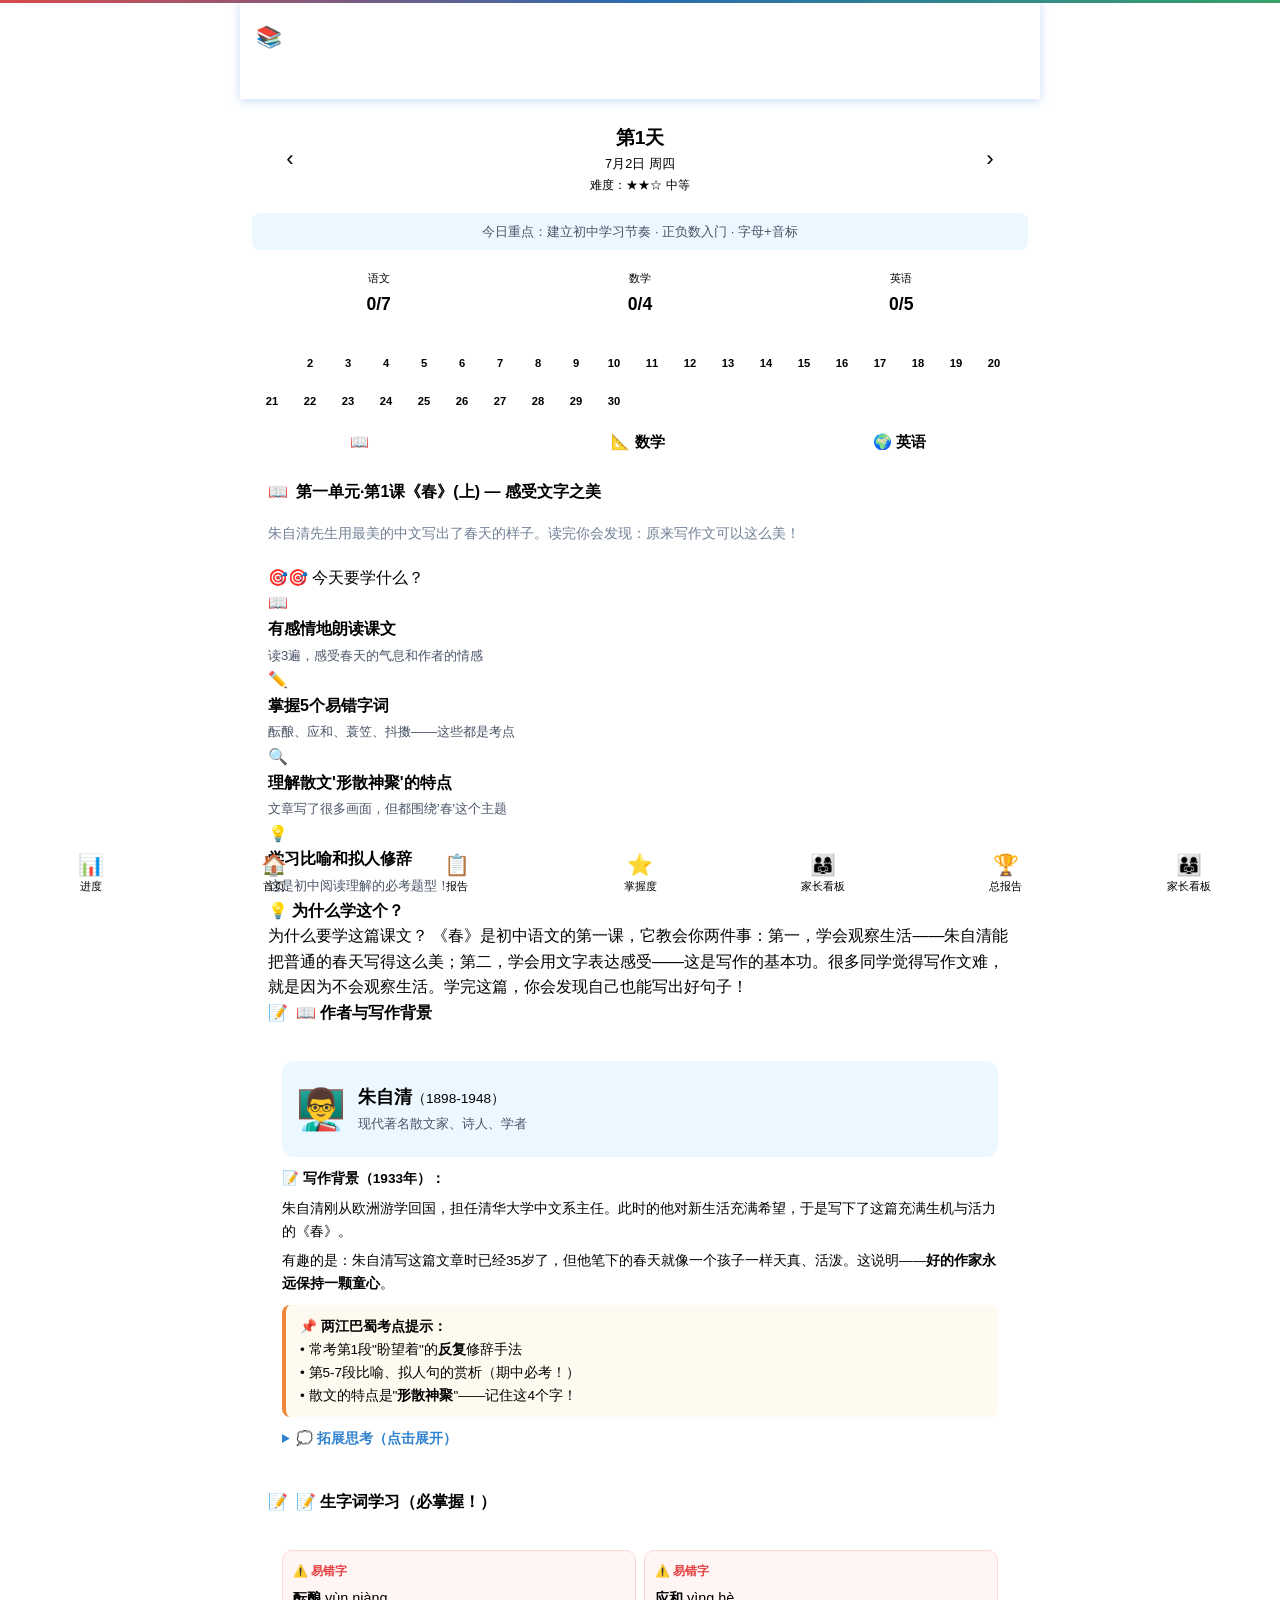
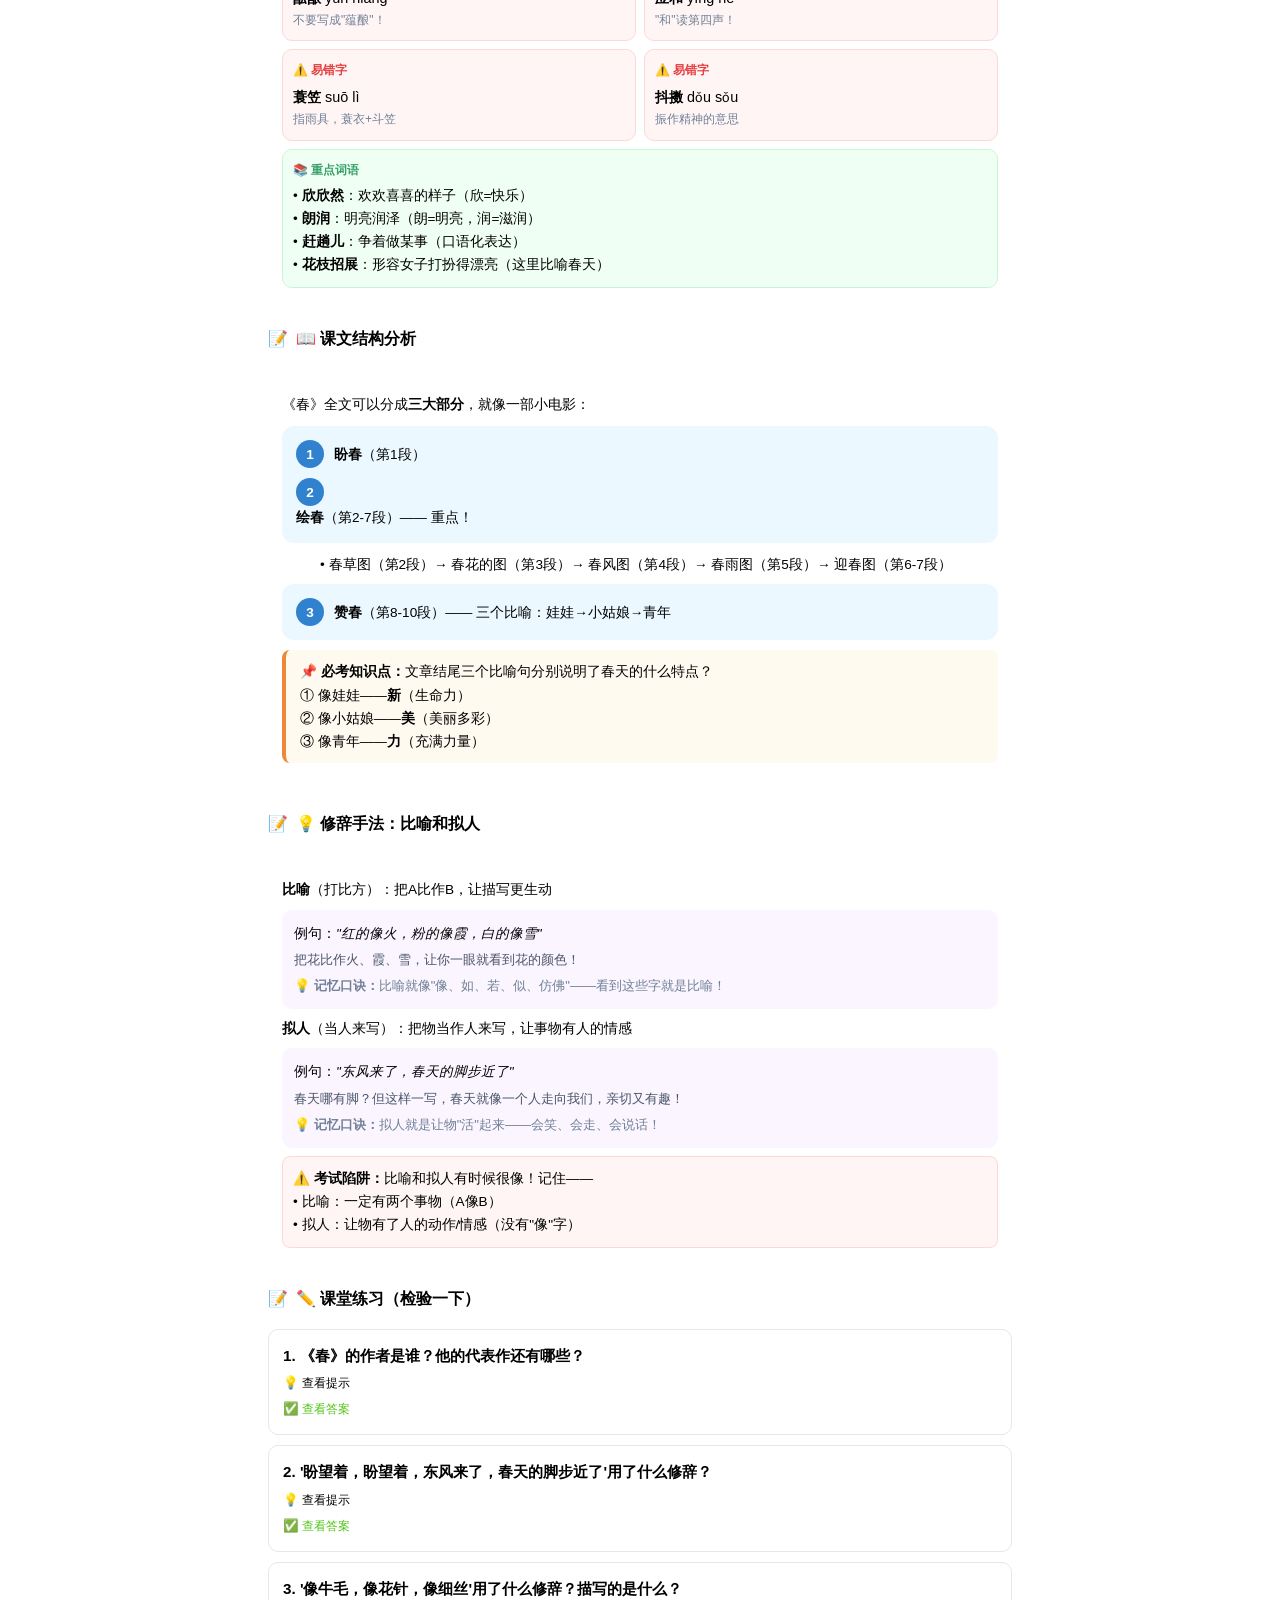
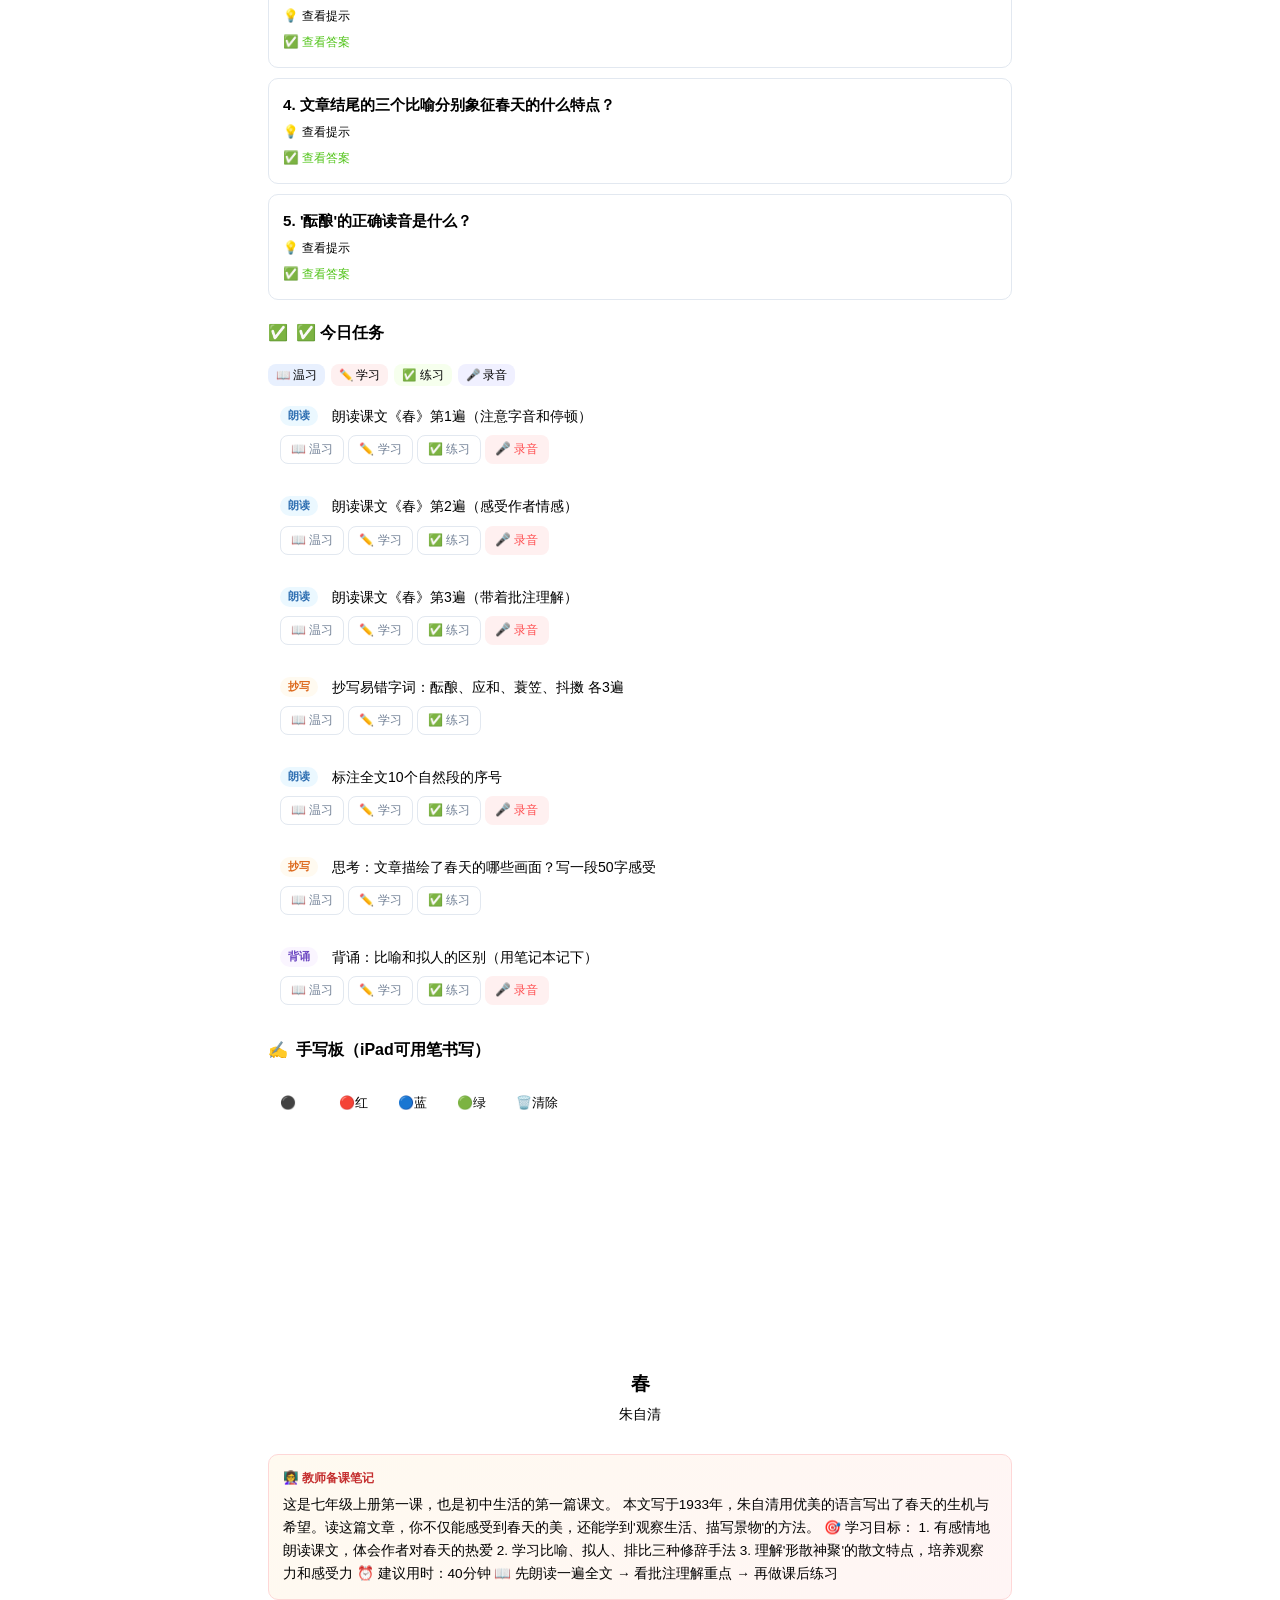
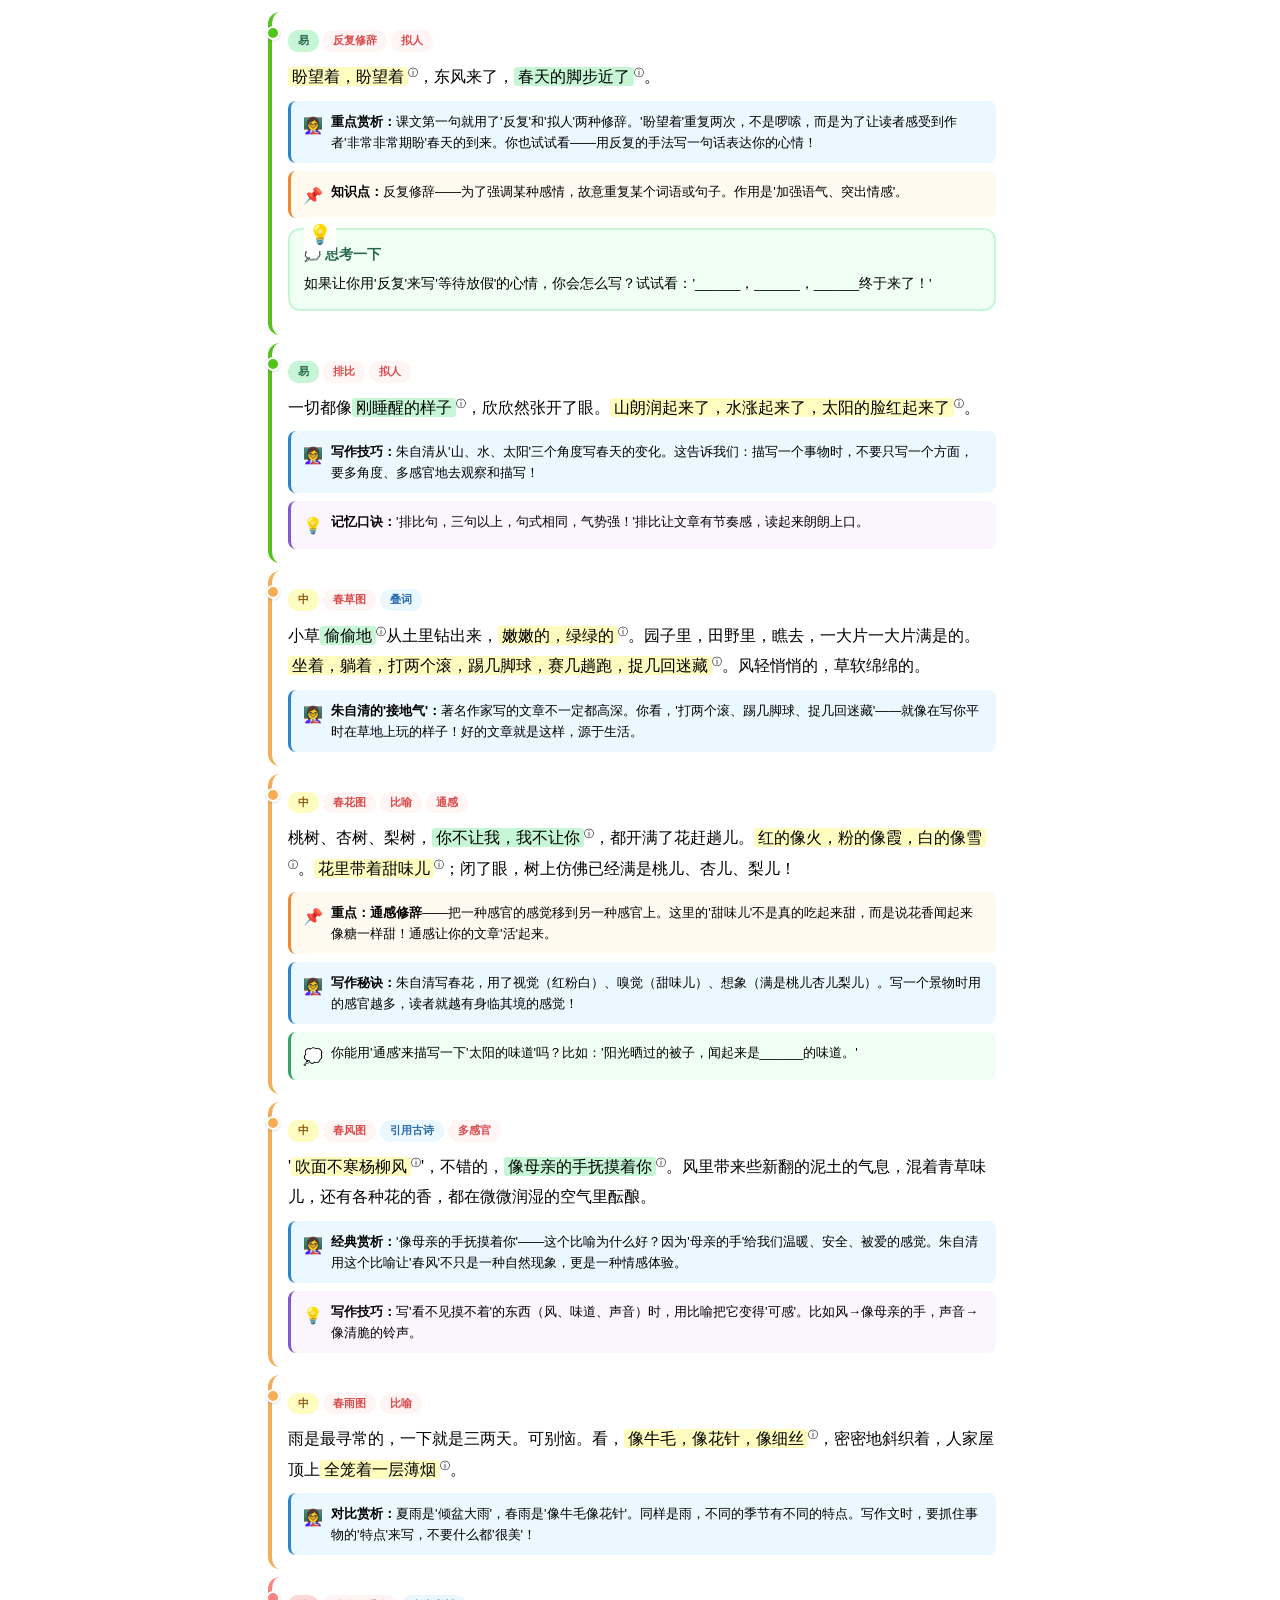
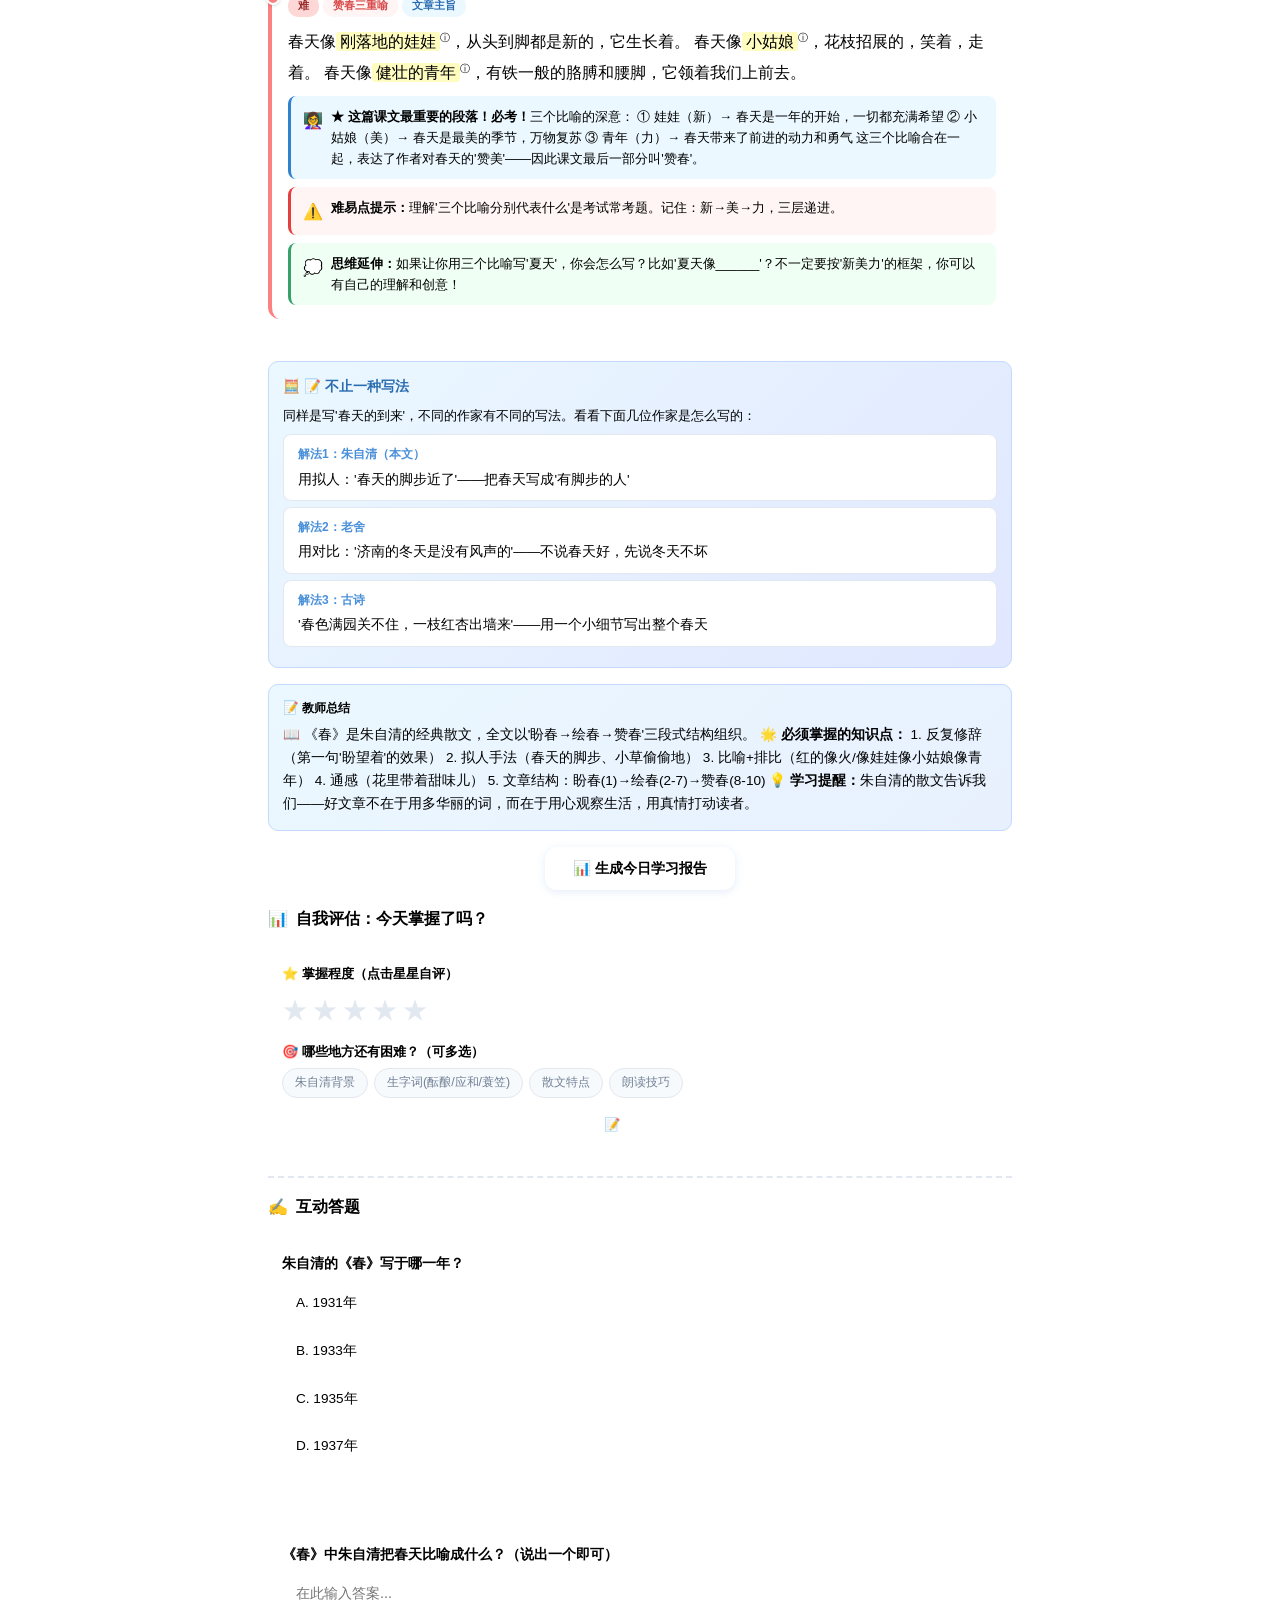
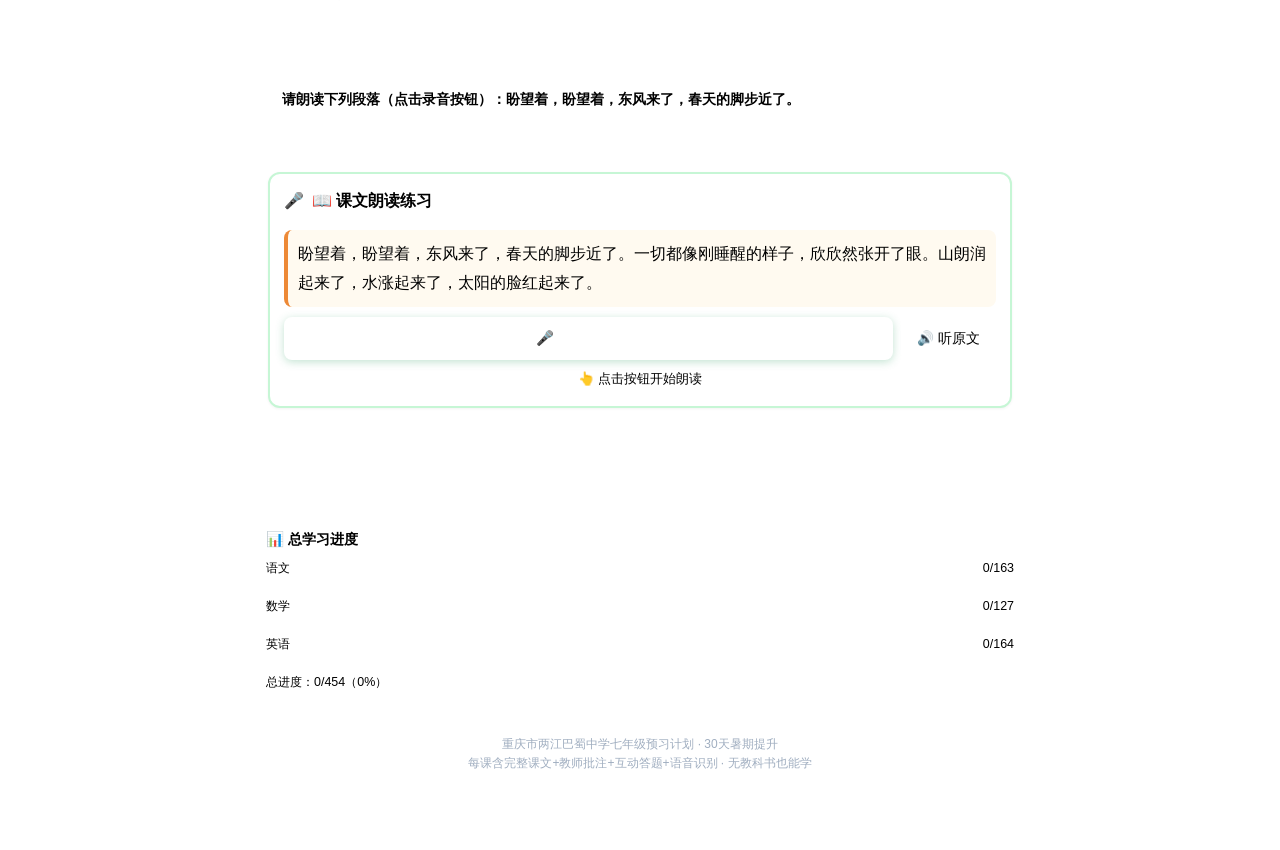
==== commit 64202429: "Node.js validated: fixed all syntax errors, deduplicated, 23/23 balanced" ====
--- a/index.html
+++ b/index.html
@@ -1,4 +1,4 @@
-<!DOCTYPE html>
+﻿<!DOCTYPE html>
 <html lang="zh-CN">
 <head>
 <meta charset="UTF-8">
@@ -1402,6 +1402,10 @@
 
 </script>
 <script>
+var COURSE_DATA = [];
+
+var COURSE_DATA = [];;
+
 COURSE_DATA.push({
   day: 1, date: "7月2日", weekday: "周四",
   difficulty: "★★☆ 中等", focus: "建立初中学习节奏 · 正负数入门 · 字母+音标",
@@ -1828,7 +1832,7 @@
       ]
     }
   }
-});
+});;;
 
 COURSE_DATA.push({
   day: 2, date: "7月3日", weekday: "周五",
@@ -2197,7 +2201,7 @@
       ]
     }
   }
-});
+});;;
 
 COURSE_DATA.push({
   day:3, date:"7月4日", weekday:"周六",
@@ -2278,7 +2282,8 @@
       ]
     }
   }
-});
+});;;
+
 COURSE_DATA.push({
   day:4, date:"7月5日", weekday:"周日",
   difficulty:"★★★ 较难", focus:"济南写作手法·绝对值·颜色句型",
@@ -2354,7 +2359,7 @@
       ]
     }
   }
-});
+});;;
 
 COURSE_DATA.push({
   day:16, date:"7月17日", weekday:"周五", difficulty:"★★☆", focus:"百草园·整式·U6",
@@ -2445,7 +2450,7 @@
       ]
     }
   }
-});
+});;;
 
 COURSE_DATA.push({
   day:5,date:"7月6日",weekday:"周一",difficulty:"较难",focus:"《雨的四季》·有理数加法·字母S-Z总结",
@@ -2486,7 +2491,8 @@
       ]}
     ]}
   }
-});
+});;;
+
 COURSE_DATA.push({
   day:6,date:"7月7日",weekday:"周二",difficulty:"中等",focus:"观沧海·闻王昌龄·有理数减法·预备篇小测",
   subjects:{
@@ -2533,7 +2539,8 @@
       ]}
     ]}
   }
-});
+});;;
+
 COURSE_DATA.push({
   day:7,date:"7月8日",weekday:"周三",difficulty:"较难",focus:"次北固山下·秋思·有理数乘法·Unit 1",
   subjects:{
@@ -2575,7 +2582,7 @@
       ]}
     ]}
   }
-});
+});;;
 
 COURSE_DATA.push({
   day:8,date:"7月9日",weekday:"周四",difficulty:"中等",focus:"第一单元复习·有理数除法·Unit 1 Section B",
@@ -2616,7 +2623,8 @@
       ]}
     ]}
   }
-});
+});;;
+
 COURSE_DATA.push({
   day:9,date:"7月10日",weekday:"周五",difficulty:"中等",focus:"《秋天的怀念》·乘方·Unit 2 家人",
   subjects:{
@@ -2657,7 +2665,8 @@
       ]}
     ]}
   }
-});
+});;;
+
 COURSE_DATA.push({
   day:10,date:"7月11日",weekday:"周六",difficulty:"中等",focus:"秋天的怀念赏析·科学记数法·Unit 2指示代词",
   subjects:{
@@ -2697,7 +2706,7 @@
       ]}
     ]}
   }
-});
+});;;
 
 COURSE_DATA.push({
   day:11,date:"7月12日",weekday:"周日",difficulty:"中等",focus:"《散步》·第一章总复习·Unit 3 文具",
@@ -2738,7 +2747,8 @@
       ]}
     ]}
   }
-});
+});;;
+
 COURSE_DATA.push({
   day:12,date:"7月13日",weekday:"周一",difficulty:"中等",focus:"《散文诗二首》·整式单项式·Unit 3物主代词",
   subjects:{
@@ -2778,7 +2788,8 @@
       ]}
     ]}
   }
-});
+});;;
+
 COURSE_DATA.push({
   day:13,date:"7月14日",weekday:"周二",difficulty:"较难",focus:"《世说新语》·多项式·Unit 4 Where's...",
   subjects:{
@@ -2817,7 +2828,8 @@
       ]}
     ]}
   }
-});
+});;;
+
 COURSE_DATA.push({
   day:14,date:"7月15日",weekday:"周三",difficulty:"中等",focus:"第二单元复习·整式加减·Unit 4介词",
   subjects:{
@@ -2857,7 +2869,8 @@
       ]}
     ]}
   }
-});
+});;;
+
 COURSE_DATA.push({
   day:15,date:"7月16日",weekday:"周四",difficulty:"较难",focus:"《从百草园到三味书屋》·整式加减(下)·Unit 5",
   subjects:{
@@ -2897,7 +2910,8 @@
       ]}
     ]}
   }
-});
+});;;
+
 COURSE_DATA.push({
   day:17,date:"7月18日",weekday:"周六",difficulty:"中等",focus:"《再塑生命的人》·解一元一次方程(一)·Unit 5 Section B",
   subjects:{
@@ -3039,7 +3053,8 @@
       ]}
     ]}
   }
-})
+});;
+
 COURSE_DATA.push({
   day:18,date:"7月19日",weekday:"周日",difficulty:"中等",focus:"《论语》十二章(上)·解方程去括号·Unit 6 Do you like bananas",
   subjects:{
@@ -3212,7 +3227,7 @@
       ]}
     ]}
   }
-})
+});;
 
 COURSE_DATA.push({
   day:19,date:"7月20日",weekday:"周一",difficulty:"中等偏难",focus:"《论语》十二章(下)·解方程去分母·Unit 6 Section B",
@@ -3342,7 +3357,8 @@
       ]}
     ]}
   }
-})
+});;
+
 COURSE_DATA.push({
   day:20,date:"7月21日",weekday:"周二",difficulty:"中等",focus:"第三单元复习·方程应用(一)·Unit 7 Section A",
   subjects:{
@@ -3471,7 +3487,7 @@
       ]}
     ]}
   }
-})
+});;
 
 COURSE_DATA.push({
   day:21,date:"7月22日",weekday:"周三",difficulty:"中等偏难",focus:"《纪念白求恩》·方程应用(二)·Unit 7 Section B",
@@ -3600,7 +3616,8 @@
       ]}
     ]}
   }
-})
+});;
+
 COURSE_DATA.push({
   day:22,date:"7月23日",weekday:"周四",difficulty:"中等",focus:"《植树的牧羊人》·几何图形初步·Unit 8 Section A",
   subjects:{
@@ -3728,7 +3745,7 @@
       ]}
     ]}
   }
-})
+});;
 
 COURSE_DATA.push({
   day:23,date:"7月24日",weekday:"周五",difficulty:"中等",focus:"植树的牧羊人赏析·直线射线线段·Unit 8 Section B",
@@ -3830,7 +3847,8 @@
       ]}
     ]}
   }
-})
+});;
+
 COURSE_DATA.push({
   day:24,date:"7月25日",weekday:"周六",difficulty:"中等",focus:"《走一步，再走一步》·角·Unit 9 Section A",
   subjects:{
@@ -3957,7 +3975,9 @@
       ]}
     ]}
   }
-})COURSE_DATA.push({
+});;
+
+COURSE_DATA.push({
   day:25,date:"7月26日",weekday:"周日",difficulty:"中等",focus:"第四单元复习·角的比较·Unit 9 Section B",
   subjects:{
     chinese:{title:"第四单元综合复习",
@@ -4064,7 +4084,9 @@
        ]}
     ]}
   }
-})COURSE_DATA.push({
+});;
+
+COURSE_DATA.push({
   day:26,date:"7月27日",weekday:"周一",difficulty:"中等",focus:"《猫》·余角补角·U1-6总复习",
   subjects:{
     chinese:{title:"第15课《猫》·郑振铎",
@@ -4167,7 +4189,9 @@
       ]}
     ]}
   }
-})COURSE_DATA.push({
+});;
+
+COURSE_DATA.push({
   day:27,date:"7月28日",weekday:"周二",difficulty:"中等",focus:"《动物笑谈》·第三章综合复习·U7-9复习",
   subjects:{
     chinese:{title:"第16课《动物笑谈》·康拉德·劳伦兹",
@@ -4255,7 +4279,9 @@
       ]}
     ]}
   }
-})COURSE_DATA.push({
+});;
+
+COURSE_DATA.push({
   day:28,date:"7月29日",weekday:"周三",difficulty:"中等",focus:"《皇帝的新装》·第四章几何复习·英语期中复习",
   subjects:{
     chinese:{title:"第19课《皇帝的新装》·安徒生",
@@ -4357,7 +4383,7 @@
       ]}
     ]}
   }
-})
+});;
 
 COURSE_DATA.push({
   day:29,date:"7月30日",weekday:"周四",difficulty:"中等偏难",focus:"《天上的街市》·全册数学总复习·英语总复习(上)",
@@ -4446,7 +4472,7 @@
       ]}
     ]}
   }
-})
+});;
 
 COURSE_DATA.push({
   day:30,date:"7月31日",weekday:"周五",difficulty:"中等",focus:"第六单元复习·全册总复习·英语总复习(下)+暑期总结",
@@ -4545,7 +4571,7 @@
       ]}
     ]}
   }
-})
+});;
 </script>
 <script>
 ﻿COURSE_DATA.push({
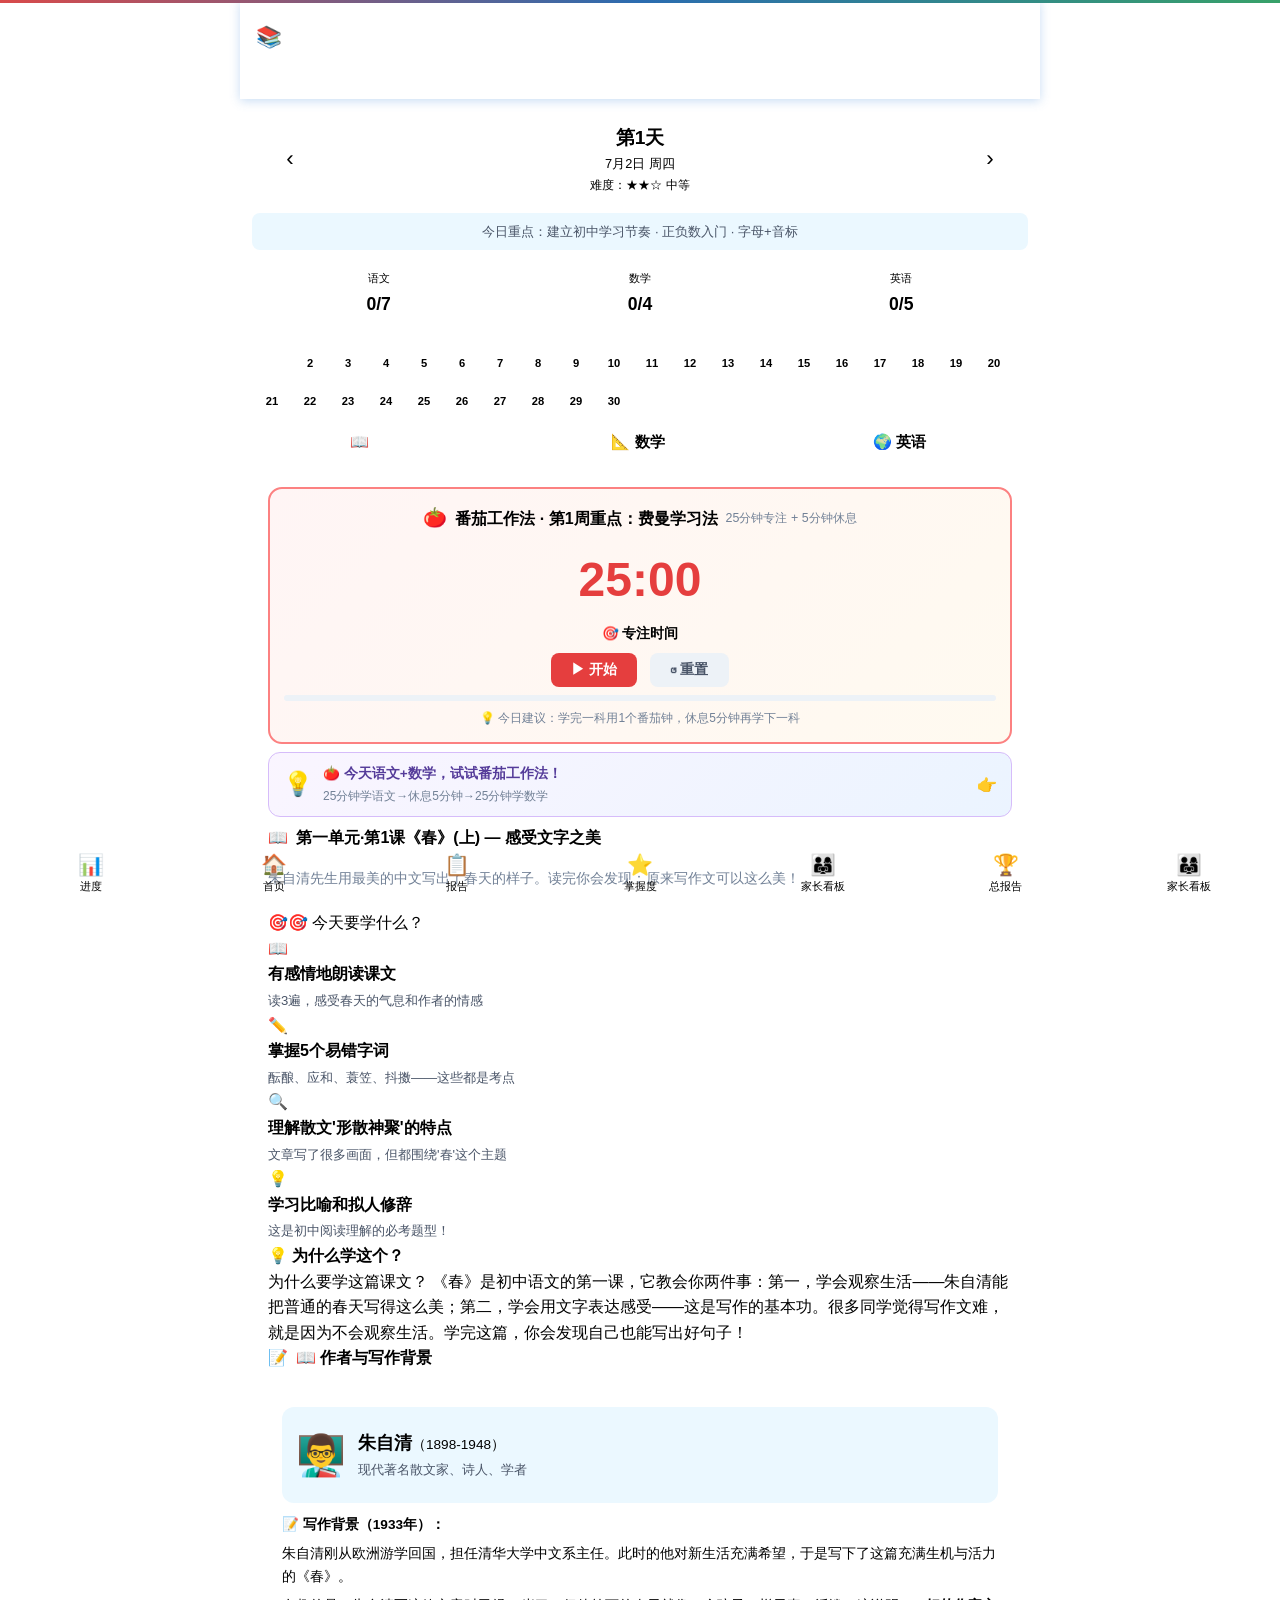
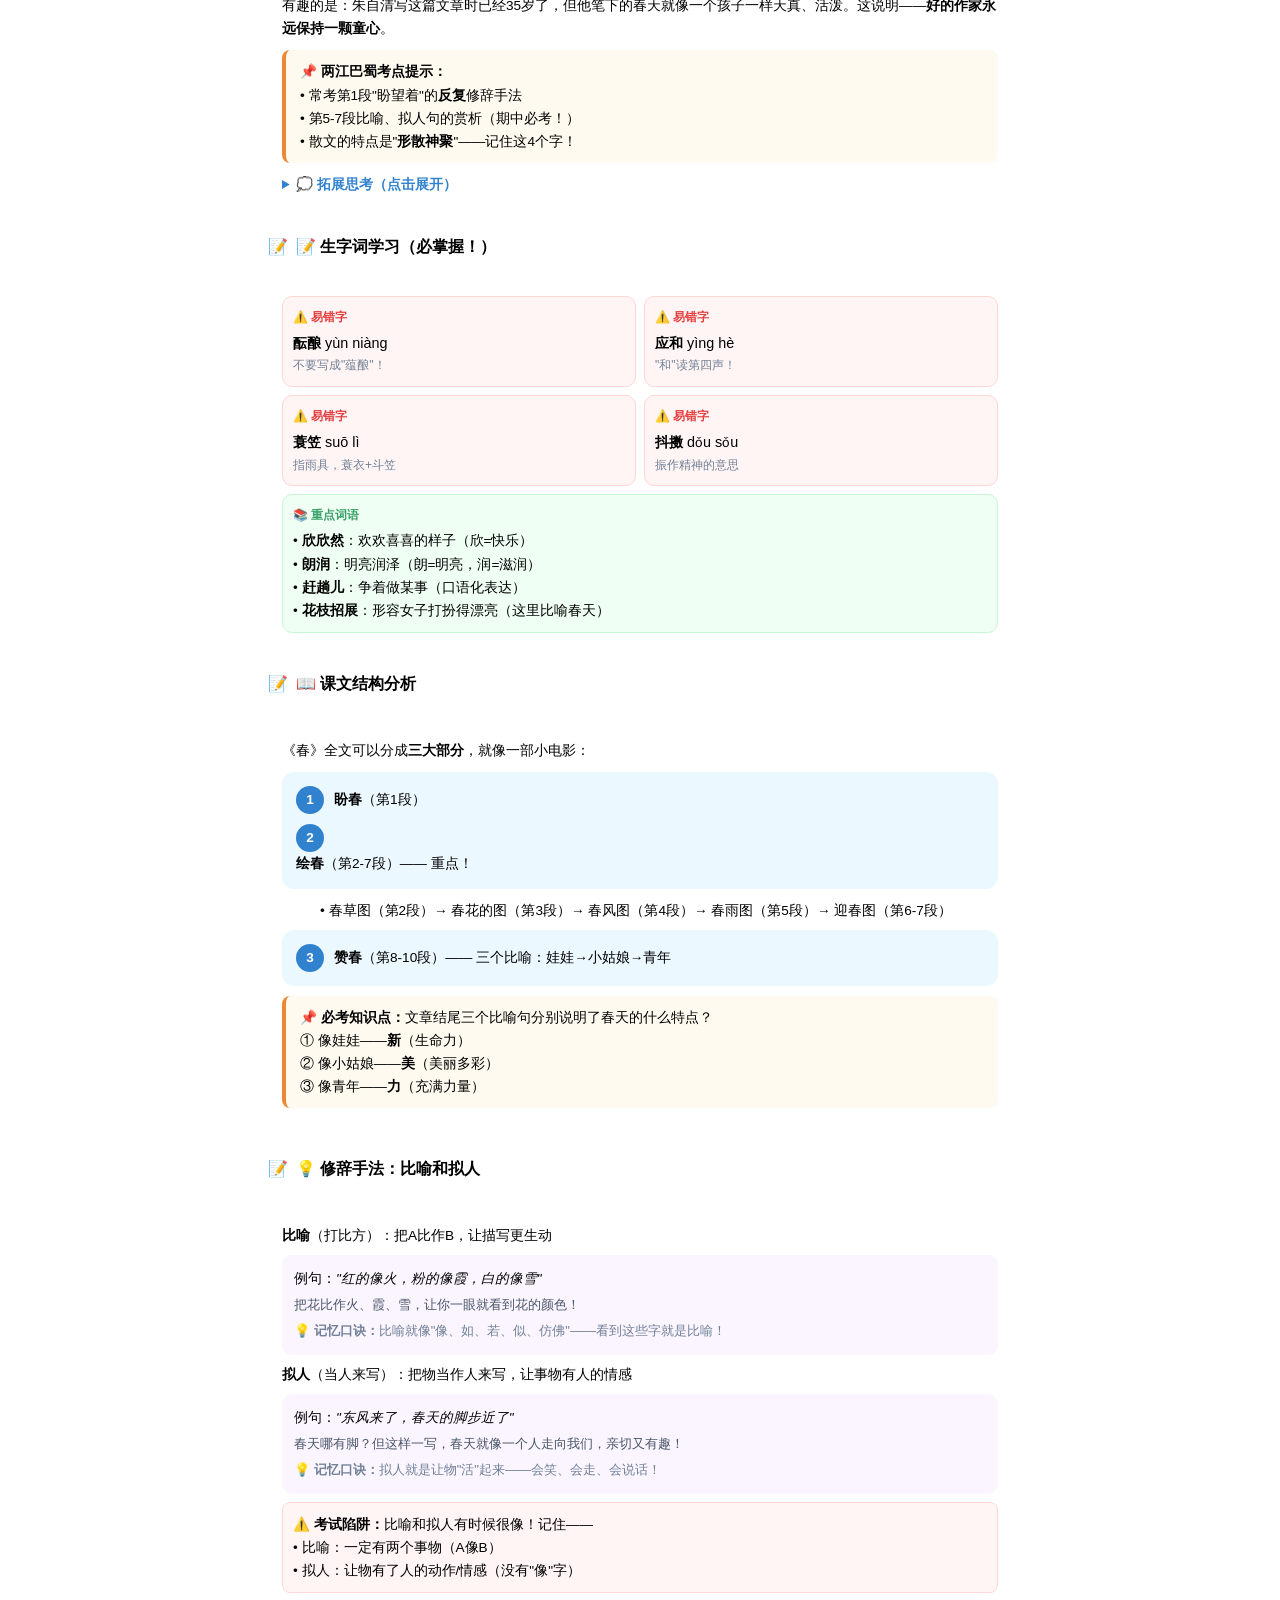
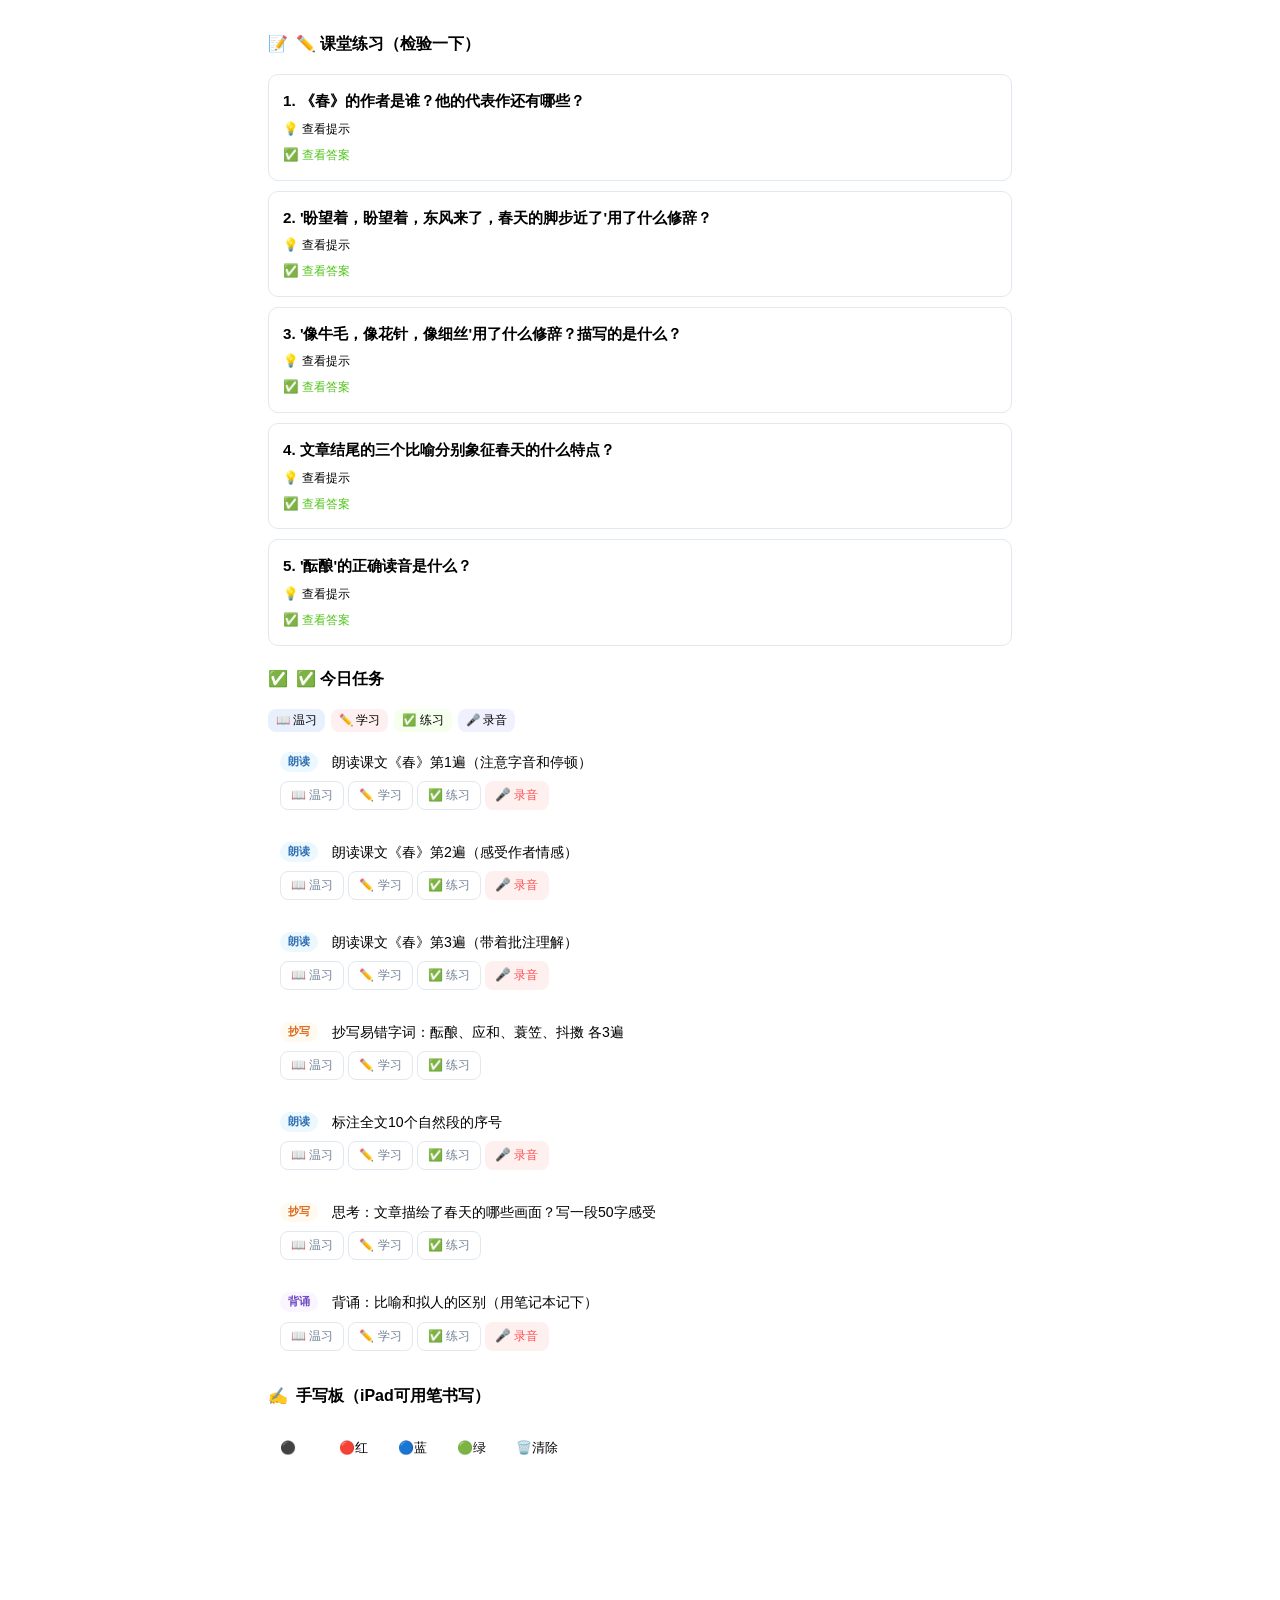
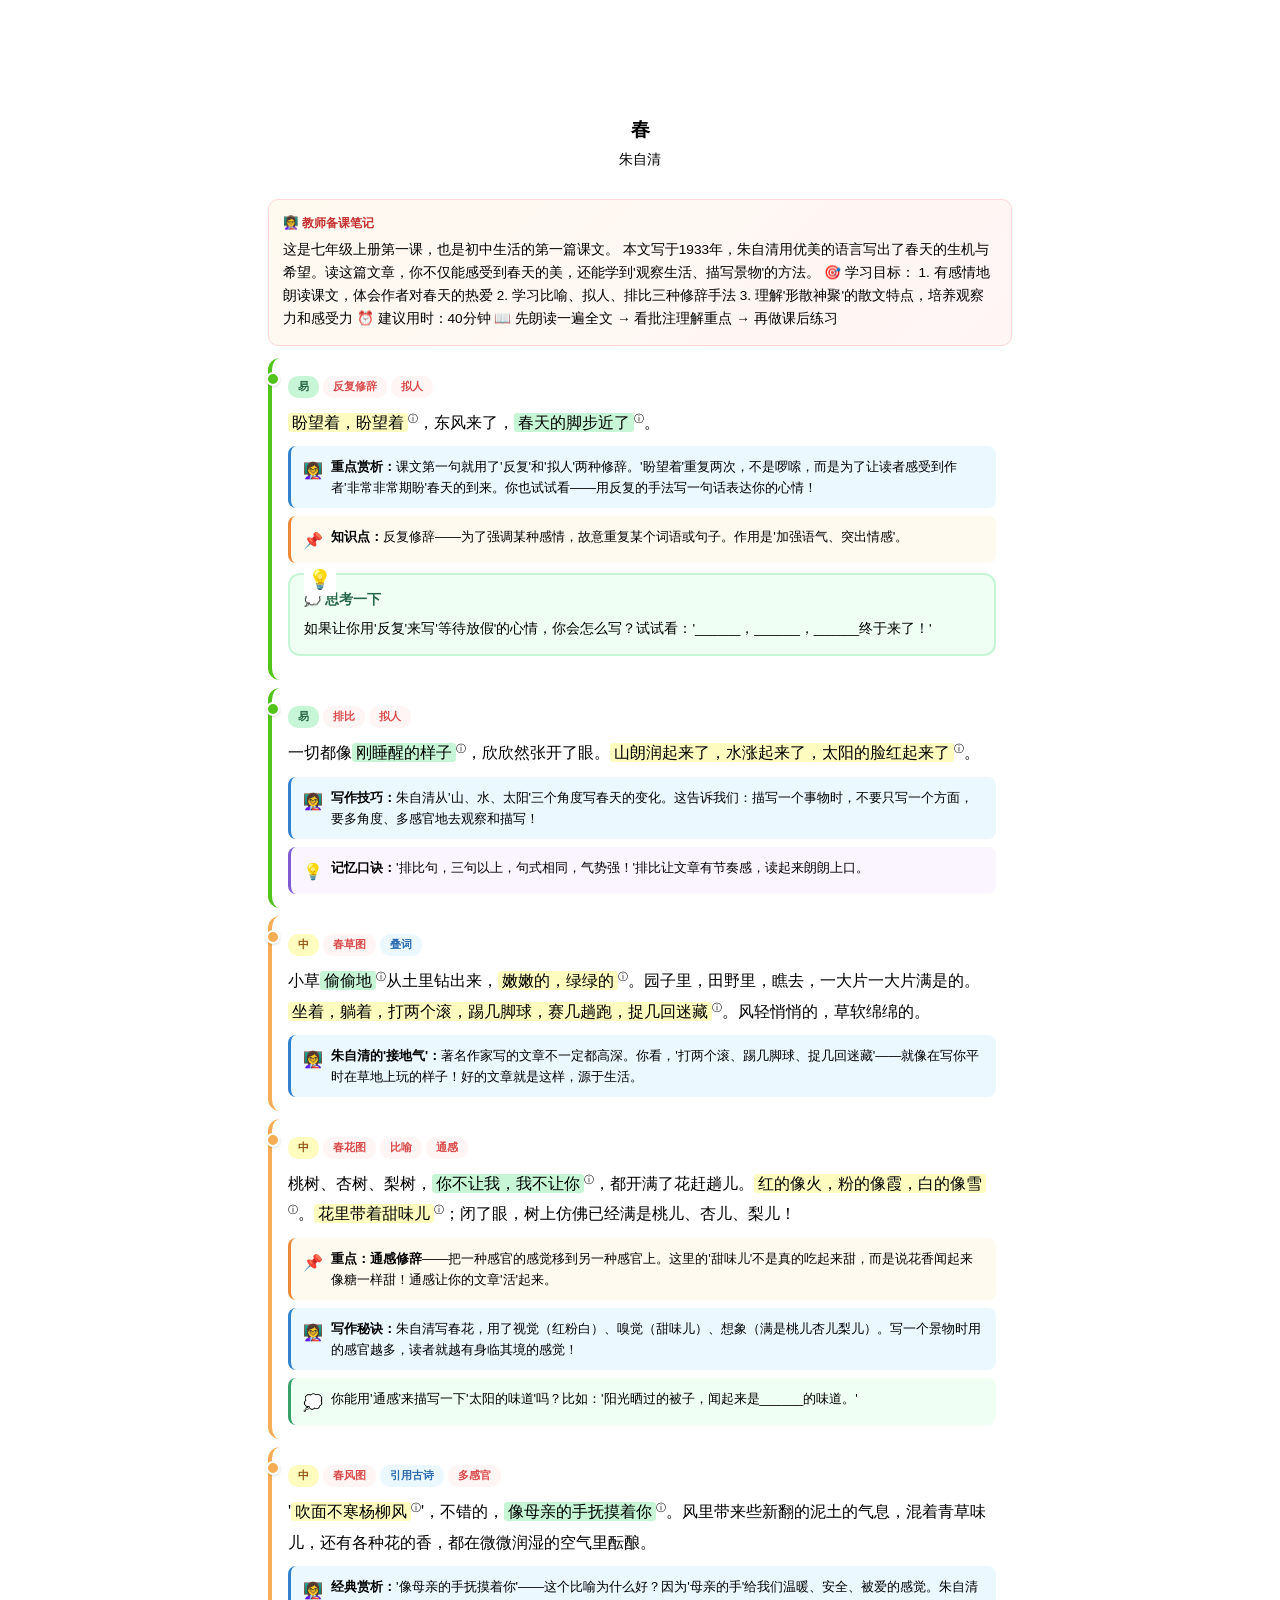
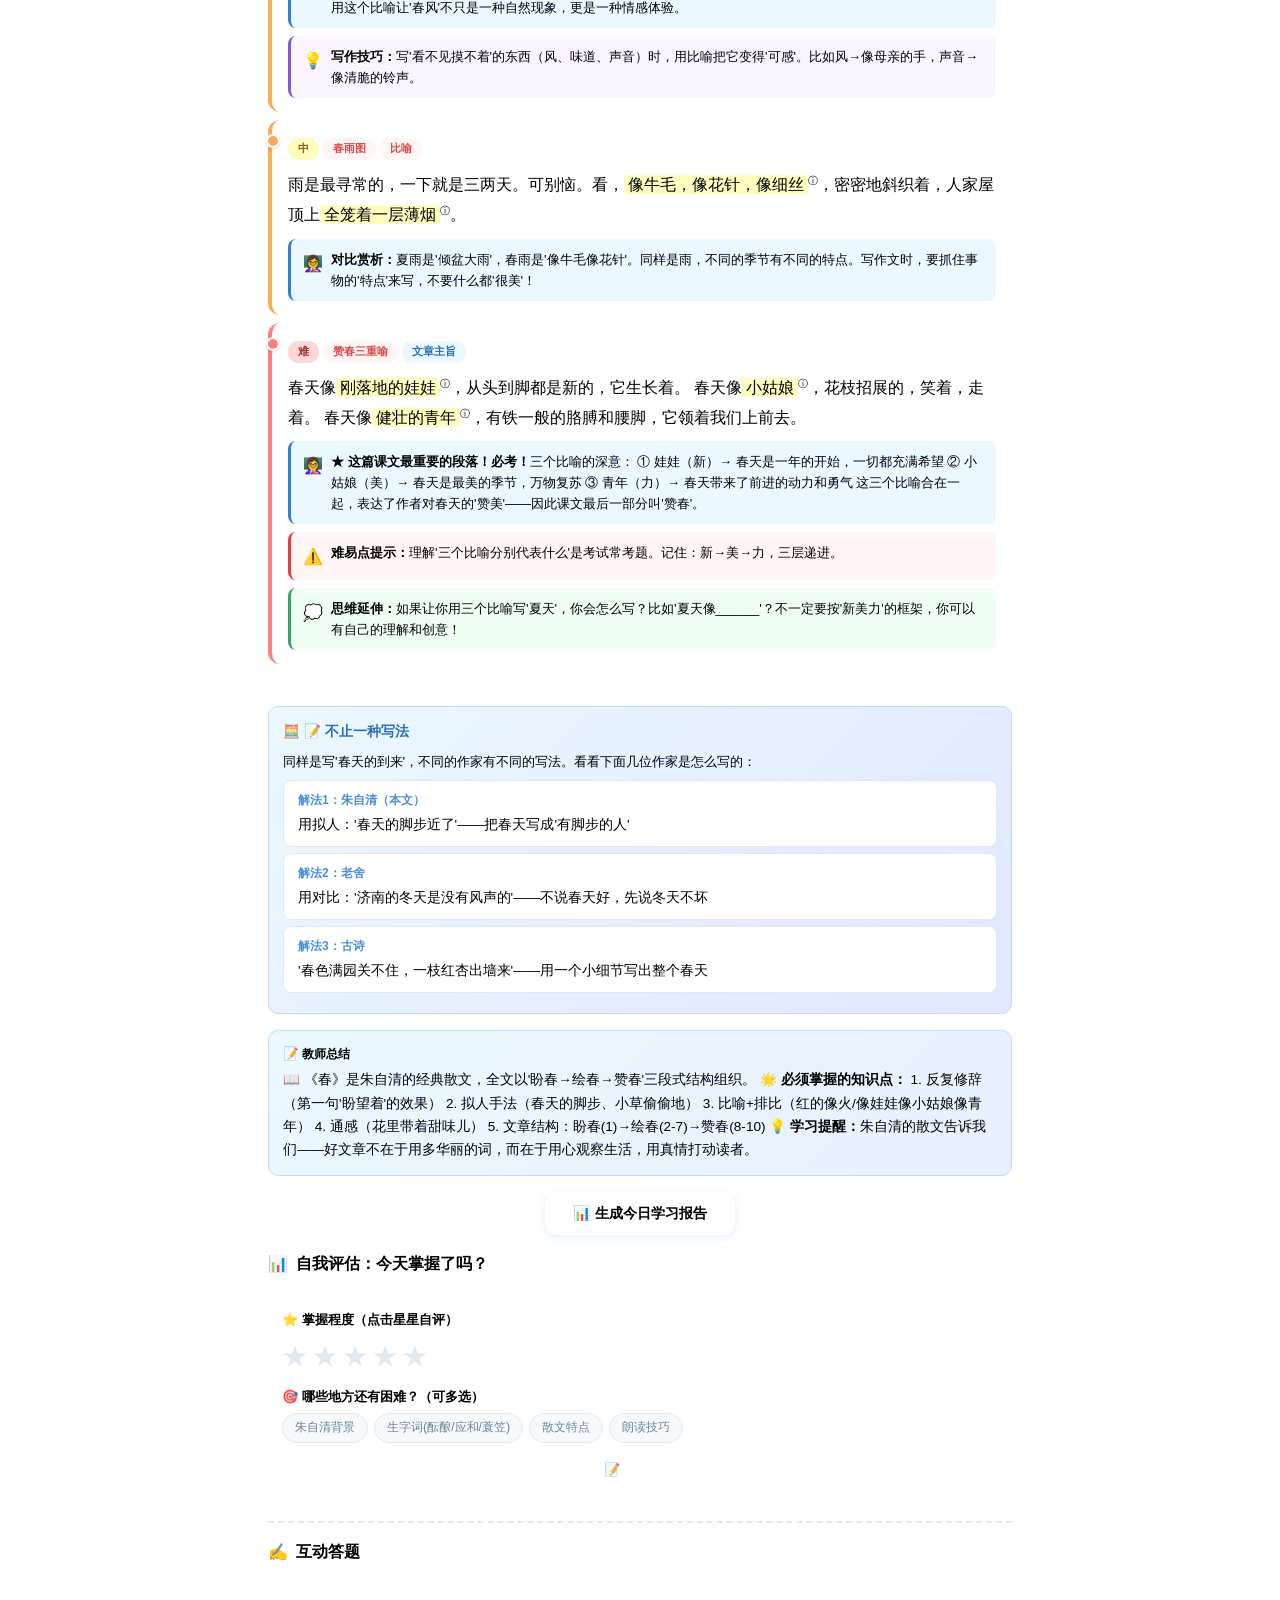
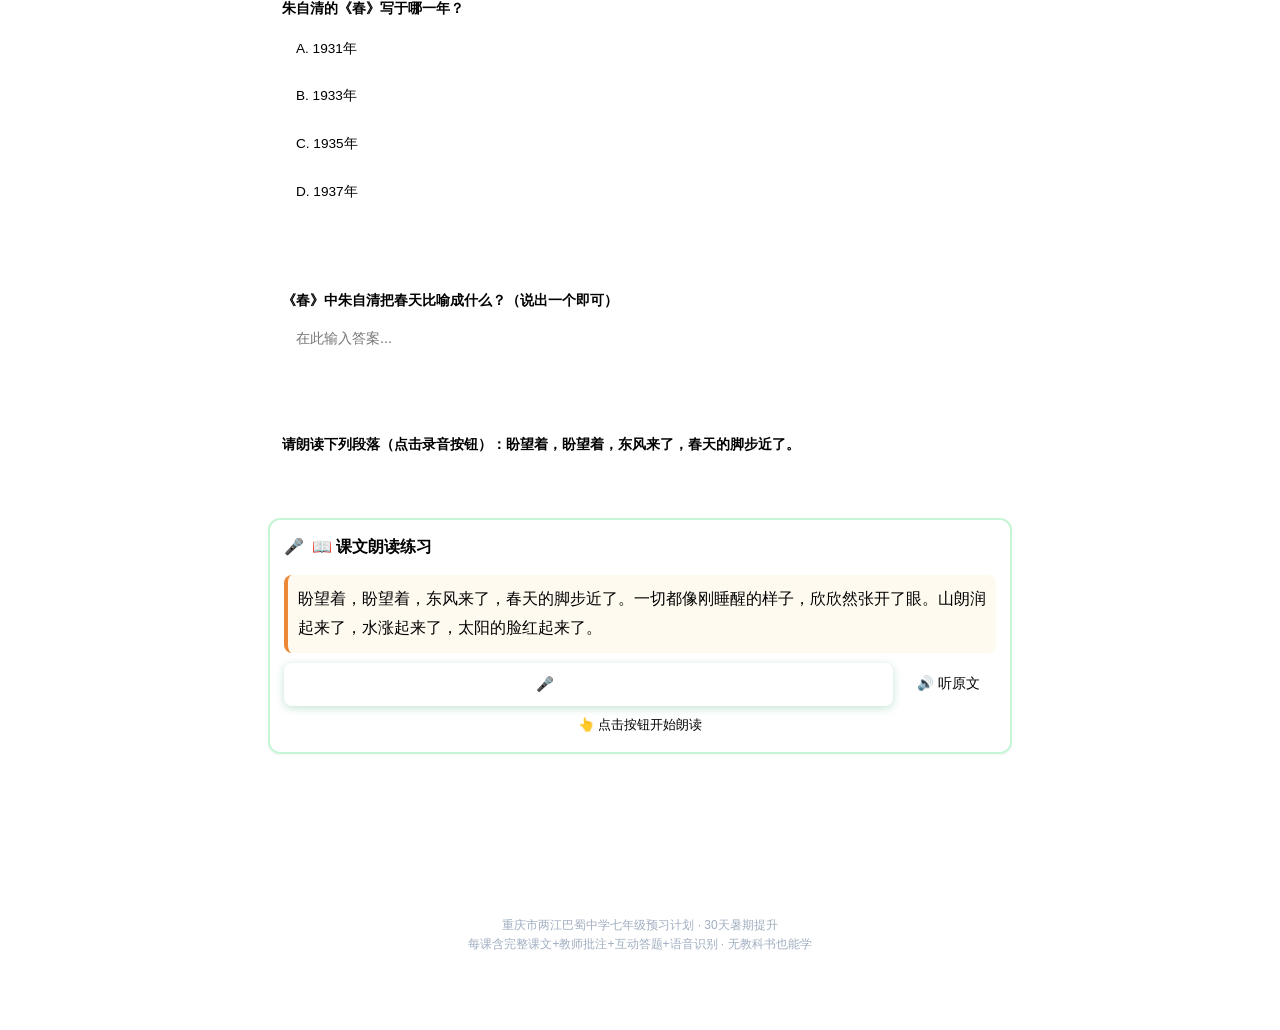
==== commit d2c1b6fe: "feat: daily objectives, difficulty badge, study timer, summary card with screenshot" ====
--- a/index.html
+++ b/index.html
@@ -1,4 +1,4 @@
-﻿<!DOCTYPE html>
+<!DOCTYPE html>
 <html lang="zh-CN">
 <head>
 <meta charset="UTF-8">
@@ -1357,6 +1357,279 @@
 </div>
 
 <div class="day-selector" id="daySelector"></div>
+<style>
+/* 今日目标卡片 */
+.daily-objectives-card {
+  margin: 8px 12px;
+  padding: 12px 14px;
+  background: linear-gradient(135deg, #EBF8FF, #F0FFF4);
+  border: 1px solid #BEE3F8;
+  border-radius: 14px;
+}
+.daily-objectives-card h3 {
+  font-size: 0.9rem;
+  margin: 0 0 8px 0;
+  color: #2B6CB0;
+}
+.obj-subject-row {
+  display: flex;
+  align-items: flex-start;
+  gap: 8px;
+  margin: 6px 0;
+  font-size: 0.82rem;
+}
+.obj-subject-icon { font-size: 1.2rem; min-width: 28px; text-align: center; }
+.obj-subject-text { flex: 1; color: #2D3748; line-height: 1.4; }
+
+/* 难易点指示器 */
+.difficulty-bar {
+  display: flex;
+  align-items: center;
+  gap: 8px;
+  margin: 6px 12px;
+  padding: 8px 12px;
+  background: #FFFBEB;
+  border-radius: 10px;
+  font-size: 0.8rem;
+}
+.difficulty-stars { color: #ED8936; font-weight: 700; }
+.difficulty-tag {
+  padding: 2px 8px;
+  border-radius: 4px;
+  font-size: 0.72rem;
+  font-weight: 600;
+}
+.tag-hard { background: #FFF5F5; color: #E53E3E; border: 1px solid #FED7D7; }
+.tag-medium { background: #FFFFF0; color: #DD6B20; border: 1px solid #FEEBC8; }
+.tag-easy { background: #F0FFF4; color: #38A169; border: 1px solid #C6F6D5; }
+
+/* 学习计时器 */
+.study-timer-bar {
+  margin: 6px 12px;
+  padding: 10px 14px;
+  background: linear-gradient(135deg, #1A202C, #2D3748);
+  border-radius: 12px;
+  color: white;
+  display: flex;
+  align-items: center;
+  justify-content: space-between;
+}
+.timer-display {
+  font-size: 1.4rem;
+  font-weight: 700;
+  font-family: 'SF Mono', 'Menlo', monospace;
+  letter-spacing: 2px;
+}
+.timer-controls button {
+  padding: 6px 14px;
+  border: none;
+  border-radius: 8px;
+  font-size: 0.8rem;
+  font-weight: 600;
+  cursor: pointer;
+  margin-left: 6px;
+}
+.timer-start { background: #48BB78; color: white; }
+.timer-pause { background: #ED8936; color: white; }
+.timer-reset { background: #4A5568; color: white; }
+.timer-label { font-size: 0.72rem; color: #A0AEC0; }
+</style>
+
+<!-- 今日目标卡片 -->
+<div class="daily-objectives-card" id="dailyObjectives" style="display:none;">
+  <h3>🎯 今日学习目标</h3>
+  <div id="objectivesContent"></div>
+</div>
+
+<!-- 难易点指示 -->
+<div class="difficulty-bar" id="difficultyBar" style="display:none;">
+  <span>⚡</span>
+  <span id="difficultyLabel"></span>
+  <span class="difficulty-stars" id="difficultyStars"></span>
+  <span id="difficultyTags"></span>
+</div>
+
+<!-- 学习计时器 -->
+<div class="study-timer-bar" id="studyTimerBar" style="display:none;">
+  <div>
+    <div class="timer-label">⏱ 今日学习时长</div>
+    <div class="timer-display" id="timerDisplay">00:00:00</div>
+  </div>
+  <div class="timer-controls">
+    <button class="timer-start" id="timerStartBtn" onclick="StudyTimer.toggle()">▶ 开始</button>
+    <button class="timer-reset" id="timerResetBtn" onclick="StudyTimer.reset()">↺</button>
+  </div>
+</div>
+
+<script>
+// ===== 学习计时器 =====
+var StudyTimer = {
+  seconds: 0,
+  running: false,
+  interval: null,
+  dayKey: '',
+  
+  init: function() {
+    this.dayKey = 'studyTime_day' + App.currentDay;
+    var saved = localStorage.getItem(this.dayKey);
+    if (saved) this.seconds = parseInt(saved) || 0;
+    this.updateDisplay();
+    document.getElementById('studyTimerBar').style.display = 'flex';
+  },
+  
+  toggle: function() {
+    if (this.running) { this.pause(); }
+    else { this.start(); }
+  },
+  
+  start: function() {
+    this.running = true;
+    document.getElementById('timerStartBtn').textContent = '⏸ 暂停';
+    document.getElementById('timerStartBtn').className = 'timer-pause';
+    var self = this;
+    this.interval = setInterval(function() {
+      self.seconds++;
+      self.updateDisplay();
+      self.save();
+    }, 1000);
+  },
+  
+  pause: function() {
+    this.running = false;
+    document.getElementById('timerStartBtn').textContent = '▶ 继续';
+    document.getElementById('timerStartBtn').className = 'timer-start';
+    if (this.interval) clearInterval(this.interval);
+  },
+  
+  reset: function() {
+    if (confirm('确定要重置今日计时吗？')) {
+      this.seconds = 0;
+      this.updateDisplay();
+      this.save();
+    }
+  },
+  
+  updateDisplay: function() {
+    var h = Math.floor(this.seconds / 3600);
+    var m = Math.floor((this.seconds % 3600) / 60);
+    var s = this.seconds % 60;
+    var pad = function(n) { return n < 10 ? '0' + n : n; };
+    document.getElementById('timerDisplay').textContent = pad(h) + ':' + pad(m) + ':' + pad(s);
+  },
+  
+  save: function() {
+    localStorage.setItem(this.dayKey, this.seconds);
+  }
+};
+
+// ===== 扩展 renderDay：显示今日目标 + 难易点 =====
+(function() {
+  var origRenderDay = App.renderDay;
+  App.renderDay = function(dayNum) {
+    origRenderDay.call(this, dayNum);
+    var dayData = this.getDayData(dayNum);
+    if (!dayData) return;
+    
+    // 渲染今日学习目标
+    this.renderDailyObjectives(dayData);
+    
+    // 渲染难易点
+    this.renderDifficultyBadge(dayData);
+    
+    // 初始化计时器
+    StudyTimer.dayKey = 'studyTime_day' + dayNum;
+    var saved = localStorage.getItem(StudyTimer.dayKey);
+    StudyTimer.seconds = saved ? parseInt(saved) : 0;
+    StudyTimer.updateDisplay();
+    document.getElementById('studyTimerBar').style.display = 'flex';
+  };
+  
+  // 今日目标汇总
+  App.renderDailyObjectives = function(dayData) {
+    var subs = [
+      { key: 'chinese', icon: '📖', name: '语文' },
+      { key: 'math', icon: '📐', name: '数学' },
+      { key: 'english', icon: '🌍', name: '英语' }
+    ];
+    var html = '';
+    for (var i = 0; i < subs.length; i++) {
+      var subjData = dayData.subjects[subs[i].key];
+      if (!subjData) continue;
+      // Find objectives section
+      var objSection = null;
+      for (var s = 0; s < subjData.sections.length; s++) {
+        if (subjData.sections[s].type === 'objectives') {
+          objSection = subjData.sections[s];
+          break;
+        }
+      }
+      var objText = objSection && objSection.items ? 
+        objSection.items.map(function(item) { return item.label; }).join('；') :
+        (subjData.preview || '');
+      html += '<div class="obj-subject-row">' +
+        '<div class="obj-subject-icon">' + subs[i].icon + '</div>' +
+        '<div class="obj-subject-text"><strong>' + subs[i].name + '：</strong>' + objText + '</div>' +
+        '</div>';
+    }
+    document.getElementById('objectivesContent').innerHTML = html;
+    document.getElementById('dailyObjectives').style.display = 'block';
+  };
+  
+  // 难易点指示
+  App.renderDifficultyBadge = function(dayData) {
+    var diff = dayData.difficulty || '中等';
+    var stars = '';
+    var tagClass = 'tag-medium';
+    if (diff.indexOf('较难') >= 0 || diff.indexOf('难') >= 0) {
+      stars = '★★★';
+      tagClass = 'tag-hard';
+    } else if (diff.indexOf('中等') >= 0) {
+      stars = '★★☆';
+      tagClass = 'tag-medium';
+    } else {
+      stars = '★☆☆';
+      tagClass = 'tag-easy';
+    }
+    
+    // Find key difficulty points from each subject
+    var keyPoints = [];
+    var subs = ['chinese', 'math', 'english'];
+    for (var s = 0; s < subs.length; s++) {
+      var subjData = dayData.subjects[subs[s]];
+      if (!subjData) continue;
+      var objSection = null;
+      for (var i = 0; i < subjData.sections.length; i++) {
+        if (subjData.sections[i].type === 'objectives') {
+          objSection = subjData.sections[i];
+          break;
+        }
+      }
+      if (objSection && objSection.why) {
+        keyPoints.push(objSection.why);
+      }
+    }
+    
+    document.getElementById('difficultyStars').textContent = stars;
+    document.getElementById('difficultyLabel').textContent = '今日难度：';
+    var tagsHtml = '<span class="difficulty-tag ' + tagClass + '">' + diff + '</span>';
+    // Add key challenge
+    if (keyPoints.length > 0) {
+      tagsHtml += ' <span style="font-size:0.75rem;color:#718096;">' + keyPoints[0] + '</span>';
+    }
+    document.getElementById('difficultyTags').innerHTML = tagsHtml;
+    document.getElementById('difficultyBar').style.display = 'flex';
+  };
+})();
+
+// Initialize timer on load
+(function() {
+  var origInit = App.init;
+  App.init = function() {
+    origInit.call(this);
+    StudyTimer.init();
+  };
+})();
+</script>
 
 <div class="subject-tabs" id="subjectTabs">
   <button class="subject-tab chinese active">📖 语文</button>
@@ -9813,6 +10086,1333 @@
 })();
 
 </script>
+<script>
+/* ========================================
+   学习方法集成系统 v1.0
+   自动根据每天内容推荐学习方法
+   ======================================== */
+(function() {
+  "use strict";
+
+  // ===== 方法-内容匹配规则 =====
+  var methodRules = [
+    {match:["chinese"], method:"sq3r", label:"📖 今天读课文，试试SQ3R阅读法！", desc:"浏览→提问→阅读→复述→复习，读一遍顶三遍"},
+    {match:["math"], method:"feynman", label:"👨‍🏫 今天学数学公式，试试费曼学习法！", desc:"学完后假装给同学讲一遍——能讲清楚才是真懂"},
+    {match:["english"], method:"palace", label:"🏛️ 今天背单词，试试记忆宫殿法！", desc:"把单词放在熟悉的地方，过一遍就记住"},
+    {match:["chinese","math"], method:"pomodoro", label:"🍅 今天语文+数学，试试番茄工作法！", desc:"25分钟学语文→休息5分钟→25分钟学数学"},
+    {match:["chinese","math","english"], method:"feynman-pomodoro", label:"⚡ 今天三科都有，试试番茄费曼组合拳！", desc:"番茄钟专注学→费曼法检验→休息巩固"},
+    {match:["math","english"], method:"cornell", label:"📓 今天记笔记，试试康奈尔笔记法！", desc:"右栏记内容→左栏写关键词→底栏做总结"}
+  ];
+
+  // ===== 为每天推荐学习方法 =====
+  function getMethodForDay(dayData) {
+    if (!dayData || !dayData.subjects) return null;
+    var subjects = Object.keys(dayData.subjects);
+    if (subjects.length === 0) return null;
+
+    // 找最匹配的规则
+    for (var r = 0; r < methodRules.length; r++) {
+      var rule = methodRules[r];
+      var matchAll = true;
+      for (var s = 0; s < rule.match.length; s++) {
+        if (subjects.indexOf(rule.match[s]) === -1) {
+          matchAll = false;
+          break;
+        }
+      }
+      if (matchAll) {
+        // Check all subjects matched
+        if (rule.match.length === subjects.length || rule.match.length >= 2) {
+          return rule;
+        }
+      }
+    }
+
+    // 默认推荐：根据主要科目
+    if (subjects.indexOf("chinese") > -1) return methodRules[0];
+    if (subjects.indexOf("math") > -1) return methodRules[1];
+    if (subjects.indexOf("english") > -1) return methodRules[2];
+    return methodRules[3];
+  }
+
+  // ===== 渲染方法推荐卡片 =====
+  function renderMethodTip(dayNum) {
+    var dayData = null;
+    for (var i = 0; i < COURSE_DATA.length; i++) {
+      if (COURSE_DATA[i].day === dayNum) {
+        dayData = COURSE_DATA[i];
+        break;
+      }
+    }
+    if (!dayData) return "";
+
+    var rule = getMethodForDay(dayData);
+    if (!rule) return "";
+    var method = null;
+    var allMethods = window.LearningMethods ? window.LearningMethods.getAll() : [];
+    for (var m = 0; m < allMethods.length; m++) {
+      if (allMethods[m].id === rule.method) {
+        method = allMethods[m];
+        break;
+      }
+    }
+
+    var html = '<div class="method-tip-card" onclick="document.querySelector(\'.methods-tab\') && document.querySelector(\'.methods-tab\').click()">';
+    html += '<div class="method-tip-icon">' + (method ? method.icon : "💡") + '</div>';
+    html += '<div class="method-tip-body">';
+    html += '<div class="method-tip-title">' + rule.label + '</div>';
+    html += '<div class="method-tip-desc">' + rule.desc + '</div>';
+    html += '</div>';
+    html += '<div class="method-tip-arrow">👉</div>';
+    html += '</div>';
+    return html;
+  }
+
+  // ===== 样式 =====
+  var style = document.createElement("style");
+  style.textContent = `
+    .method-tip-card {
+      display: flex;
+      align-items: center;
+      gap: 10px;
+      background: linear-gradient(135deg, #FAF5FF, #EBF4FF);
+      border: 1px solid #D6BCFA;
+      border-radius: 12px;
+      padding: 10px 14px;
+      margin: 8px 0;
+      cursor: pointer;
+      transition: all 0.2s;
+    }
+    .method-tip-card:hover {
+      border-color: #805AD5;
+      transform: translateY(-1px);
+    }
+    .method-tip-icon {
+      font-size: 1.5rem;
+      flex-shrink: 0;
+    }
+    .method-tip-body {
+      flex: 1;
+    }
+    .method-tip-title {
+      font-size: 0.85rem;
+      font-weight: 600;
+      color: #553C9A;
+    }
+    .method-tip-desc {
+      font-size: 0.75rem;
+      color: #718096;
+      margin-top: 2px;
+    }
+    .method-tip-arrow {
+      font-size: 1rem;
+      color: #805AD5;
+    }
+  `;
+  document.head.appendChild(style);
+
+  // ===== 挂载到渲染流程 =====
+  var origRenderSubjectContent = App.renderSubjectContent;
+  App.renderSubjectContent = function(dayData, subject) {
+    origRenderSubjectContent.call(this, dayData, subject);
+
+    // 在content的第一个子元素之前插入方法推荐
+    var contentEl = document.getElementById("dayContent");
+    if (contentEl && contentEl.firstChild) {
+      var tip = renderMethodTip(dayData.day);
+      if (tip) {
+        contentEl.insertAdjacentHTML("afterbegin", tip);
+      }
+    }
+  };
+
+  console.log("💡 学习方法集成系统已加载");
+})();
+
+</script>
+<script>
+/* ========================================
+   周度学习方法系统 v1.0
+   每周主推一种方法，融入学习流程
+   ======================================== */
+(function() {
+  "use strict";
+
+  // ===== 每周方法配置 =====
+  var weeklyPlan = [
+    {week:1, days:"1-7",  method:"feynman",  icon:"👨‍🏫", name:"费曼学习法", color:"#3182CE"},
+    {week:2, days:"8-14", method:"pomodoro", icon:"🍅", name:"番茄工作法", color:"#E53E3E"},
+    {week:3, days:"15-21",method:"mindmap",  icon:"🧠", name:"思维导图法", color:"#805AD5"},
+    {week:4, days:"22-30",method:"recall",   icon:"🔍", name:"主动回忆法", color:"#DD6B20"}
+  ];
+
+  function getWeekInfo(day) {
+    if (day <= 7) return weeklyPlan[0];
+    if (day <= 14) return weeklyPlan[1];
+    if (day <= 21) return weeklyPlan[2];
+    return weeklyPlan[3];
+  }
+
+  // ===== 生成方法特定内容 =====
+  function getMethodContent(dayNum, subject) {
+    var week = getWeekInfo(dayNum);
+    if (!week) return "";
+    var html = "";
+    // 英语和语文每天增加主动回忆环节
+    if (subject === "english" || subject === "chinese") {
+      html += renderActiveRecall(subject, dayNum);
+    }
+    // 数学增加思维导图提示（适合整理公式和概念）
+    if (subject === "math") {
+      html += renderMathMindmapTip(dayNum);
+    }
+    switch(week.method) {
+      case "feynman":
+        html += renderFeynmanContent(subject);
+        break;
+      case "mindmap":
+        html += renderMindmapTip(subject);
+        break;
+      case "recall":
+        html += renderRecallPrompt(dayNum);
+        break;
+    }
+    return html;
+  }
+
+  function renderMathMindmapTip(dayNum) {
+    return `<div class="active-recall" style="background:#FAF5FF;border:2px solid #D6BCFA;">
+      <div class="recall-header" onclick="this.parentElement.classList.toggle('expanded')">
+        <span style="font-size:1.3rem;">🧠</span>
+        <div><strong>思维导图 · 数学公式整理</strong>
+        <div style="font-size:0.75rem;color:#718096;font-weight:400;">把今天学的公式画成图，更好记！</div></div>
+        <span style="font-size:0.8rem;color:#718096;">👆点击展开</span>
+      </div>
+      <div class="recall-body">
+        <div class="recall-exercise" style="background:#FAF5FF;">
+          <div class="recall-num">❶</div>
+          <div>在笔记本中央写下今天的<strong>核心概念/公式</strong></div>
+        </div>
+        <div class="recall-exercise" style="background:#FAF5FF;">
+          <div class="recall-num">❷</div>
+          <div>画出<strong>3-5个分支</strong>：定义、公式、例子、注意事项、易错点</div>
+        </div>
+        <div class="recall-exercise" style="background:#FAF5FF;">
+          <div class="recall-num">❸</div>
+          <div>每个分支写<strong>关键词</strong>，不要写长句子</div>
+        </div>
+        <div class="recall-exercise" style="background:#FAF5FF;">
+          <div class="recall-num">❹</div>
+          <div>用<strong>不同颜色</strong>区分不同的分支（公式用红色，例子用蓝色…）</div>
+        </div>
+        <div style="margin-top:6px;padding:8px 10px;background:#EBF8FF;border-radius:8px;font-size:0.82rem;">
+          💡 <strong>例子：</strong>学完「绝对值」→ 中心写|a|→分支1:定义(到原点距离)→分支2:公式(|a|=a当a≥0,|a|=-a当a<0)→分支3:例子(|5|=5,|-3|=3)→分支4:易错(0的绝对值是0)
+        </div>
+        <div class="recall-done" onclick="this.textContent='✅ 已完成思维导图';this.style.background='#C6F6D5';this.style.color='#276749';">👆 点击标记：已完成思维导图</div>
+      </div>
+    </div>`;
+  }
+
+  // ===== 费曼学习法内容 =====
+  function renderFeynmanContent(subject) {
+    var tips = {
+      chinese: "📖 合上课本，用最简单的语言讲一遍这篇课文讲了什么。如果能说清楚，说明你真懂了。",
+      math: "🧮 假装给同学讲今天的数学公式——为什么这样算？道理是什么？讲不下去就是没真懂。",
+      english: "🔤 用刚学的单词和句型造3个句子，然后假装教给一个不会英语的人。"
+    };
+    return `<div class="feynman-check" onclick="this.classList.toggle('expanded')">
+      <div class="feynman-header">👨‍🏫 <strong>费曼检验</strong><span style="font-size:0.78rem;color:#718096;font-weight:400;"> — 点击展开</span></div>
+      <div class="feynman-body">
+        <div style="margin-bottom:6px;">学完这一课，试着完成下面三步：</div>
+        <div class="feynman-step">❶ 合上书，不要看任何笔记</div>
+        <div class="feynman-step">❷ 用最简单的语言讲给想象中的同学听</div>
+        <div class="feynman-step">❸ 卡住的地方就是没真懂——回头再看一遍</div>
+        <div style="margin-top:6px;padding:8px 10px;background:#EBF8FF;border-radius:8px;font-size:0.82rem;">💡 ${tips[subject] || "用你自己的话，把今天学的讲清楚。"}</div>
+        <div class="feynman-done" onclick="event.stopPropagation();this.textContent='✅ 已通过费曼检验';this.style.background='#C6F6D5';">👆 点击标记：已通过检验</div>
+      </div>
+    </div>`;
+  }
+
+  // ===== 番茄钟计时器 =====
+  var pomodoroState = {running:false, phase:"focus", timeLeft:25*60, focusTime:25, breakTime:5};
+
+  function renderPomodoroBanner(dayNum) {
+    var weekInfo = getWeekInfo(dayNum);
+    return `<div class="pomodoro-section" id="pomodoroSection">
+      <div class="pomodoro-header">
+        <span style="font-size:1.2rem;">🍅</span>
+        <span><strong>番茄工作法 · 第${weekInfo.week}周重点：${weekInfo.name}</strong></span>
+        <span style="font-size:0.78rem;color:#718096;">25分钟专注 + 5分钟休息</span>
+      </div>
+      <div class="pomodoro-timer" id="pomodoroDisplay">25:00</div>
+      <div class="pomodoro-phase" id="pomodoroPhase">🎯 专注时间</div>
+      <div class="pomodoro-controls">
+        <button class="pomodoro-btn start-btn" id="pomodoroStart" onclick="window.Pomodoro.start()">▶ 开始</button>
+        <button class="pomodoro-btn reset-btn" id="pomodoroReset" onclick="window.Pomodoro.reset()">↺ 重置</button>
+      </div>
+      <div class="pomodoro-progress" id="pomodoroProgress"><div class="pomodoro-bar" id="pomodoroBar"></div></div>
+      <div class="pomodoro-tip">💡 今日建议：学完一科用1个番茄钟，休息5分钟再学下一科</div>
+    </div>`;
+  }
+
+  // ===== 番茄钟逻辑 =====
+  var Pomodoro = {
+    start: function() {
+      if (this.interval) return;
+      var self = this;
+      pomodoroState.running = true;
+      document.getElementById("pomodoroStart").textContent = "⏸ 暂停";
+
+      this.interval = setInterval(function() {
+        pomodoroState.timeLeft--;
+        self.updateDisplay();
+
+        if (pomodoroState.timeLeft <= 0) {
+          clearInterval(self.interval);
+          self.interval = null;
+          pomodoroState.running = false;
+          // 切换阶段
+          if (pomodoroState.phase === "focus") {
+            pomodoroState.phase = "break";
+            pomodoroState.timeLeft = pomodoroState.breakTime * 60;
+            self.speak("该休息5分钟了！站起来走走，喝口水。");
+            document.getElementById("pomodoroPhase").textContent = "☕ 休息时间";
+            document.getElementById("pomodoroPhase").style.color = "#38A169";
+            document.getElementById("pomodoroStart").textContent = "▶ 开始休息";
+          } else {
+            pomodoroState.phase = "focus";
+            pomodoroState.timeLeft = pomodoroState.focusTime * 60;
+            self.speak("休息结束，开始新一轮专注学习！");
+            document.getElementById("pomodoroPhase").textContent = "🎯 专注时间";
+            document.getElementById("pomodoroPhase").style.color = "#E53E3E";
+            document.getElementById("pomodoroStart").textContent = "▶ 开始学习";
+          }
+          self.updateDisplay();
+        }
+      }, 1000);
+    },
+
+    pause: function() {
+      if (this.interval) {
+        clearInterval(this.interval);
+        this.interval = null;
+        pomodoroState.running = false;
+        document.getElementById("pomodoroStart").textContent = "▶ 继续";
+      }
+    },
+
+    reset: function() {
+      if (this.interval) {
+        clearInterval(this.interval);
+        this.interval = null;
+      }
+      pomodoroState.running = false;
+      pomodoroState.phase = "focus";
+      pomodoroState.timeLeft = pomodoroState.focusTime * 60;
+      document.getElementById("pomodoroDisplay").textContent = "25:00";
+      document.getElementById("pomodoroPhase").textContent = "🎯 专注时间";
+      document.getElementById("pomodoroPhase").style.color = "#E53E3E";
+      document.getElementById("pomodoroStart").textContent = "▶ 开始";
+      document.getElementById("pomodoroBar").style.width = "0%";
+    },
+
+    updateDisplay: function() {
+      var total = pomodoroState.phase === "focus" ? pomodoroState.focusTime * 60 : pomodoroState.breakTime * 60;
+      var mins = Math.floor(pomodoroState.timeLeft / 60);
+      var secs = pomodoroState.timeLeft % 60;
+      document.getElementById("pomodoroDisplay").textContent =
+        (mins < 10 ? "0" : "") + mins + ":" + (secs < 10 ? "0" : "") + secs;
+      document.getElementById("pomodoroBar").style.width = ((1 - pomodoroState.timeLeft / total) * 100) + "%";
+    },
+
+    speak: function(text) {
+      try {
+        if (window.speechSynthesis) {
+          var msg = new SpeechSynthesisUtterance(text);
+          msg.lang = "zh-CN";
+          msg.rate = 1.0;
+          msg.volume = 1.0;
+          window.speechSynthesis.cancel();
+          setTimeout(function() { window.speechSynthesis.speak(msg); }, 100);
+        }
+      } catch(e) { console.log("语音提醒不可用"); }
+    }
+  };
+  window.Pomodoro = Pomodoro;
+
+  // ===== 思维导图提示 =====
+  function renderMindmapTip(subject) {
+    return `<div class="method-embed" style="background:#FAF5FF;border-color:#805AD5;">
+      <div class="embed-header">🧠 <strong>思维导图练习</strong></div>
+      <div style="font-size:0.82rem;line-height:1.6;">今天学完后，在笔记本上画一张思维导图：<br>
+      中心写主题 → 分支写子知识点 → 末端写关键词和例子<br>
+      <span style="color:#718096;">💡 用不同颜色区分不同分支，好看又好记</span></div>
+    </div>`;
+  }
+
+  // ===== 主动回忆提示 =====
+  function renderRecallPrompt(dayNum) {
+    var prevDay = dayNum - 1;
+    return `<div class="method-embed" style="background:#FFF5F5;border-color:#DD6B20;">
+      <div class="embed-header">🔍 <strong>主动回忆 · 先复习再学新</strong></div>
+      <div style="font-size:0.82rem;line-height:1.6;">
+      开始今天的学习前，先花<strong>3分钟</strong>回忆第${prevDay}天学了什么：<br>
+      📖 语文讲了什么课文？✏️ 数学学了什么公式？🔤 英语学了什么句型？<br>
+      <span style="color:#718096;">💡 想不起来的就是需要复习的地方！</span></div>
+    </div>`;
+  }
+
+  // ===== 样式注入 =====
+  var style = document.createElement("style");
+  style.textContent = `
+    .feynman-check {
+      background: #EBF8FF;
+      border: 1px solid #BEE3F8;
+      border-radius: 10px;
+      padding: 0;
+      margin: 8px 0;
+      cursor: pointer;
+      overflow: hidden;
+    }
+    .feynman-header {
+      padding: 10px 14px;
+      font-size: 0.85rem;
+      color: #2B6CB0;
+    }
+    .feynman-body {
+      max-height: 0;
+      overflow: hidden;
+      transition: max-height 0.3s;
+      padding: 0 14px;
+    }
+    .feynman-check.expanded .feynman-body {
+      max-height: 400px;
+      padding: 0 14px 14px;
+    }
+    .feynman-step {
+      padding: 4px 0;
+      font-size: 0.82rem;
+      color: #4A5568;
+    }
+    .feynman-done {
+      margin-top: 8px;
+      padding: 6px 12px;
+      background: #E2E8F0;
+      border-radius: 6px;
+      font-size: 0.78rem;
+      text-align: center;
+      cursor: pointer;
+    }
+    .pomodoro-section {
+      background: linear-gradient(135deg, #FFF5F5, #FFFAF0);
+      border: 2px solid #FC8181;
+      border-radius: 14px;
+      padding: 14px;
+      margin: 8px 0;
+      text-align: center;
+    }
+    .pomodoro-header {
+      display: flex;
+      gap: 8px;
+      align-items: center;
+      justify-content: center;
+      margin-bottom: 8px;
+    }
+    .pomodoro-timer {
+      font-size: 3rem;
+      font-weight: 700;
+      color: #E53E3E;
+      font-variant-numeric: tabular-nums;
+    }
+    .pomodoro-phase {
+      font-size: 0.85rem;
+      font-weight: 600;
+      margin: 4px 0;
+    }
+    .pomodoro-controls {
+      margin: 8px 0;
+    }
+    .pomodoro-btn {
+      padding: 8px 20px;
+      border: none;
+      border-radius: 8px;
+      font-size: 0.85rem;
+      font-weight: 600;
+      cursor: pointer;
+      margin: 0 4px;
+    }
+    .start-btn { background: #E53E3E; color: white; }
+    .start-btn:hover { background: #C53030; }
+    .reset-btn { background: #EDF2F7; color: #4A5568; }
+    .pomodoro-progress {
+      height: 6px;
+      background: #EDF2F7;
+      border-radius: 3px;
+      margin: 8px 0;
+      overflow: hidden;
+    }
+    .pomodoro-bar {
+      height: 100%;
+      background: #E53E3E;
+      border-radius: 3px;
+      width: 0%;
+      transition: width 0.5s;
+    }
+    .pomodoro-tip {
+      font-size: 0.75rem;
+      color: #718096;
+    }
+    .method-embed {
+      border: 1px solid;
+      border-radius: 10px;
+      padding: 12px;
+      margin: 8px 0;
+    }
+    .embed-header {
+      font-size: 0.85rem;
+      margin-bottom: 4px;
+    }
+  `;
+  document.head.appendChild(style);
+
+  // ===== 挂载到App渲染流程 =====
+  var origRenderSubjectContent = App.renderSubjectContent;
+  App.renderSubjectContent = function(dayData, subject) {
+    origRenderSubjectContent.call(this, dayData, subject);
+    var contentEl = document.getElementById("dayContent");
+    if (!contentEl) return;
+
+    // ★ 每天都显示番茄钟（通用学习工具）
+    contentEl.insertAdjacentHTML("afterbegin", renderPomodoroBanner(dayData.day));
+
+    // 在内容末尾插入本周方法特定内容
+    var methodContent = getMethodContent(dayData.day, subject);
+    if (methodContent) {
+      contentEl.insertAdjacentHTML("beforeend", methodContent);
+    }
+
+    // 绑定番茄钟按钮事件
+    setTimeout(function() {
+      var startBtn = document.getElementById("pomodoroStart");
+      if (startBtn) {
+        startBtn.onclick = function() {
+          if (pomodoroState.running) {
+            Pomodoro.pause();
+          } else {
+            Pomodoro.start();
+          }
+        };
+      }
+    }, 100);
+  };
+
+  // ===== 每周加载时语音提示 =====
+  function weeklyVoiceTip(dayNum) {
+    var week = getWeekInfo(dayNum);
+    var tips = {
+      feynman: "欢迎来到第一周！本周重点学习方法：费曼学习法。学完每个知识点后，合上书，用最简单的语言讲一遍。能讲清楚才是真懂。",
+      pomodoro: "欢迎来到第二周！本周使用番茄工作法。每25分钟专注学习后休息5分钟，页面上有计时器帮你计时。",
+      mindmap: "欢迎来到第三周！本周重点学习方法：思维导图法。每学完一课，在笔记本上画出知识结构图。",
+      recall: "欢迎来到第四周！本周重点：主动回忆法。每次学习新内容前，先花3分钟回忆昨天学了什么。"
+    };
+    var tip = tips[week.method];
+    if (tip) {
+      setTimeout(function() {
+        try {
+          if (window.speechSynthesis) {
+            var msg = new SpeechSynthesisUtterance(tip);
+            msg.lang = "zh-CN";
+            msg.rate = 0.9;
+            window.speechSynthesis.speak(msg);
+          }
+        } catch(e) {}
+      }, 2000);
+    }
+  }
+
+  // 检测每周第一天
+  var origRenderDay = App.renderDay;
+  App.renderDay = function(dayNum) {
+    origRenderDay.call(this, dayNum);
+    var week = getWeekInfo(dayNum);
+    // 每周第一天显示方法介绍
+    var weekStarts = {1:1, 2:8, 3:15, 4:22};
+    if (weekStarts[week.week] === dayNum) {
+      weeklyVoiceTip(dayNum);
+    }
+  };
+
+  console.log("📅 周度学习方法系统已加载");
+})();
+
+</script>
+<script>
+/* ========================================
+   学习报告系统 v1.0
+   功能：生成学习报告 + 导出到微信
+   ======================================== */
+(function() {
+  "use strict";
+
+  // ===== 生成每日报告 =====
+  function generateDayReport(dayNum) {
+    var dayData = null;
+    for (var i = 0; i < COURSE_DATA.length; i++) {
+      if (COURSE_DATA[i].day === dayNum) {
+        dayData = COURSE_DATA[i];
+        break;
+      }
+    }
+    if (!dayData) return null;
+
+    var subjects = ["chinese", "math", "english"];
+    var subjectNames = {chinese:"语文", math:"数学", english:"英语"};
+    var progress = {};
+    try { progress = JSON.parse(localStorage.getItem("summerProgress")) || {}; } catch(e) {}
+
+    var dayProgress = progress[dayNum] || {};
+    var totalTasks = 0, completedTasks = 0;
+
+    var subjectReports = [];
+    for (var s = 0; s < subjects.length; s++) {
+      var subj = subjects[s];
+      var subjData = dayData.subjects[subj];
+      if (!subjData) continue;
+
+      var taskCount = 0;
+      if (subjData.sections) {
+        for (var sec = 0; sec < subjData.sections.length; sec++) {
+          if (subjData.sections[sec].type === "task" && subjData.sections[sec].tasks) {
+            taskCount += subjData.sections[sec].tasks.length;
+          }
+        }
+      }
+      totalTasks += taskCount;
+      var done = (dayProgress[subj] || []).length;
+      completedTasks += done;
+      subjectReports.push({
+        name: subjectNames[subj],
+        total: taskCount,
+        done: Math.min(done, taskCount),
+        pct: taskCount > 0 ? Math.round(done / taskCount * 100) : 0
+      });
+    }
+
+    // 掌握度数据
+    var masteryData = null;
+    try {
+      var raw = localStorage.getItem("summerMastery_" + dayNum);
+      if (raw) masteryData = JSON.parse(raw);
+    } catch(e) {}
+
+    return {
+      day: dayNum,
+      date: dayData.date,
+      weekday: dayData.weekday,
+      focus: dayData.focus,
+      totalTasks: totalTasks,
+      completedTasks: Math.min(completedTasks, totalTasks),
+      completionPct: totalTasks > 0 ? Math.round(completedTasks / totalTasks * 100) : 0,
+      subjects: subjectReports,
+      mastery: masteryData
+    };
+  }
+
+  // ===== 生成总报告 =====
+  function generateFullReport() {
+    var days = [];
+    var grandTotal = 0, grandDone = 0;
+    var daysFullyDone = 0;
+
+    for (var d = 1; d <= 7; d++) {
+      var report = generateDayReport(d);
+      if (report) {
+        days.push(report);
+        grandTotal += report.totalTasks;
+        grandDone += report.completedTasks;
+        if (report.completionPct >= 100) daysFullyDone++;
+      }
+    }
+
+    // 掌握度统计
+    var avgMastery = {chinese:0, math:0, english:0};
+    var masteryCount = 0;
+    for (var m = 0; m < days.length; m++) {
+      if (days[m].mastery) {
+        masteryCount++;
+        for (var key in avgMastery) {
+          if (days[m].mastery[key]) {
+            avgMastery[key] += days[m].mastery[key];
+          }
+        }
+      }
+    }
+    if (masteryCount > 0) {
+      for (var key in avgMastery) avgMastery[key] = Math.round(avgMastery[key] / masteryCount);
+    }
+
+    // 录音统计
+    var recordings = 0;
+    try {
+      var recData = JSON.parse(localStorage.getItem("summerRecordings")) || {};
+      for (var key in recData) recordings += recData[key].length || 0;
+    } catch(e) {}
+
+    // 错题统计
+    var errors = 0, reviewedErrors = 0;
+    try {
+      var errData = JSON.parse(localStorage.getItem("summerErrors")) || [];
+      errors = errData.length || 0;
+      for (var ei = 0; ei < errData.length; ei++) {
+        if (errData[ei].reviewed) reviewedErrors++;
+      }
+    } catch(e) {}
+
+    return {
+      generatedAt: new Date().toLocaleString("zh-CN"),
+      totalDays: days.length,
+      daysFullyDone: daysFullyDone,
+      grandTotal: grandTotal,
+      grandDone: grandDone,
+      grandPct: grandTotal > 0 ? Math.round(grandDone / grandTotal * 100) : 0,
+      avgMastery: avgMastery,
+      recordings: recordings,
+      errors: errors,
+      reviewedErrors: reviewedErrors,
+      days: days
+    };
+  }
+
+  // ===== 生成可分享的文本报告 =====
+  function generateTextReport() {
+    var report = generateFullReport();
+    var lines = [];
+    lines.push("📚 ===== 暑期作业学习报告 =====");
+    lines.push("📅 生成时间：" + report.generatedAt);
+    lines.push("");
+    lines.push("📊 总体完成情况");
+    lines.push("  总任务数：" + report.grandTotal);
+    lines.push("  已完成：" + report.grandDone + "（" + report.grandPct + "%）");
+    lines.push("  全部完成天数：" + report.daysFullyDone + "/" + report.totalDays);
+    lines.push("  录音条数：" + report.recordings);
+    lines.push("  错题数：" + report.errors + "（已复习" + report.reviewedErrors + "）");
+    lines.push("");
+    lines.push("📖 各科掌握度（满分5分）");
+    if (report.avgMastery.chinese) lines.push("  语文：" + "⭐".repeat(report.avgMastery.chinese) + " (" + report.avgMastery.chinese + "/5)");
+    if (report.avgMastery.math) lines.push("  数学：" + "⭐".repeat(report.avgMastery.math) + " (" + report.avgMastery.math + "/5)");
+    if (report.avgMastery.english) lines.push("  英语：" + "⭐".repeat(report.avgMastery.english) + " (" + report.avgMastery.english + "/5)");
+    lines.push("");
+    lines.push("📅 每日详情");
+    for (var d = 0; d < report.days.length; d++) {
+      var day = report.days[d];
+      var status = day.completionPct >= 100 ? "✅" : (day.completionPct > 0 ? "🔄" : "⭕");
+      lines.push("  " + status + " 第" + day.day + "天（" + day.date + " " + day.weekday + "）");
+      lines.push("     重点：" + day.focus);
+      for (var s = 0; s < day.subjects.length; s++) {
+        var sub = day.subjects[s];
+        lines.push("     " + sub.name + "：" + sub.done + "/" + sub.total + "（" + sub.pct + "%）");
+      }
+    }
+    lines.push("");
+    lines.push("===== 报告结束 =====");
+    return lines.join("\n");
+  }
+
+  // ===== 渲染家长看板 =====
+  function renderParentDashboard() {
+    var report = generateFullReport();
+
+    var html = '<div class="content-section">';
+    html += '<div class="section-title"><span>📊</span>家长看板 · 学习总报告</div>';
+    html += '<div style="font-size:0.82rem;color:#718096;margin-bottom:12px;">生成时间：' + report.generatedAt + '</div>';
+
+    // 总体进度环
+    var pct = report.grandPct;
+    var color = pct >= 100 ? "#38A169" : (pct >= 50 ? "#D69E2E" : "#E53E3E");
+    html += '<div style="text-align:center;padding:20px;background:linear-gradient(135deg,#EBF8FF,#F0FFF4);border-radius:16px;margin-bottom:16px;">';
+    html += '<div style="font-size:2.5rem;font-weight:700;color:' + color + ';">' + pct + '%</div>';
+    html += '<div style="font-size:0.9rem;color:#4A5568;">总体完成率</div>';
+    html += '<div style="display:flex;justify-content:center;gap:20px;margin-top:12px;font-size:0.85rem;">';
+    html += '<div><span style="color:#38A169;font-weight:700;">' + report.grandDone + '</span>/' + report.grandTotal + ' 任务</div>';
+    html += '<div>✅ ' + report.daysFullyDone + '/' + report.totalDays + ' 天全完成</div>';
+    html += '</div></div>';
+
+    // 各科掌握度
+    html += '<div style="background:white;border-radius:12px;padding:14px;margin-bottom:12px;border:1px solid #E2E8F0;">';
+    html += '<div style="font-weight:600;margin-bottom:10px;">📖 各科平均掌握度（满分5分）</div>';
+    var subjects = [
+      {key:"chinese", label:"语文", color:"#3182CE"},
+      {key:"math", label:"数学", color:"#DD6B20"},
+      {key:"english", label:"英语", color:"#38A169"}
+    ];
+    for (var s = 0; s < subjects.length; s++) {
+      var sub = subjects[s];
+      var val = report.avgMastery[sub.key] || 0;
+      html += '<div style="margin-bottom:6px;">';
+      html += '<div style="display:flex;justify-content:space-between;font-size:0.82rem;margin-bottom:2px;">';
+      html += '<span>' + sub.label + '</span><span>' + val + '/5</span></div>';
+      html += '<div style="height:8px;background:#EDF2F7;border-radius:4px;overflow:hidden;">';
+      html += '<div style="height:100%;width:' + (val/5*100) + '%;background:' + sub.color + ';border-radius:4px;"></div>';
+      html += '</div></div>';
+    }
+    html += '</div>';
+
+    // 错题和录音
+    html += '<div style="display:grid;grid-template-columns:1fr 1fr;gap:8px;margin-bottom:12px;">';
+    html += '<div style="background:white;border-radius:10px;padding:12px;text-align:center;border:1px solid #E2E8F0;">';
+    html += '<div style="font-size:1.5rem;">❌</div><div style="font-size:1.2rem;font-weight:700;">' + report.errors + '</div>';
+    html += '<div style="font-size:0.78rem;color:#718096;">错题（已复习' + report.reviewedErrors + '）</div></div>';
+    html += '<div style="background:white;border-radius:10px;padding:12px;text-align:center;border:1px solid #E2E8F0;">';
+    html += '<div style="font-size:1.5rem;">🎤</div><div style="font-size:1.2rem;font-weight:700;">' + report.recordings + '</div>';
+    html += '<div style="font-size:0.78rem;color:#718096;">朗读录音</div></div>';
+    html += '</div>';
+
+    // 每日完成进度
+    html += '<div style="background:white;border-radius:12px;padding:14px;border:1px solid #E2E8F0;">';
+    html += '<div style="font-weight:600;margin-bottom:8px;">📅 每日完成进度</div>';
+    for (var d = 0; d < report.days.length; d++) {
+      var day = report.days[d];
+      var icon = day.completionPct >= 100 ? "✅" : (day.completionPct > 0 ? "🔄" : "⭕");
+      html += '<div style="display:flex;align-items:center;gap:8px;padding:6px 0;border-bottom:1px solid #F7FAFC;">';
+      html += '<div>' + icon + '</div>';
+      html += '<div style="flex:1;font-size:0.82rem;">第' + day.day + '天 · ' + day.date + '</div>';
+      html += '<div style="font-size:0.82rem;font-weight:600;color:' + (day.completionPct >= 100 ? "#38A169" : "#D69E2E") + ';">' + day.completionPct + '%</div>';
+      html += '</div>';
+    }
+    html += '</div>';
+
+    // 导出按钮
+    html += '<div style="margin-top:14px;display:flex;gap:10px;">';
+    html += '<button id="copyReportBtn" style="flex:1;padding:12px;background:#3182CE;color:white;border:none;border-radius:10px;font-size:0.9rem;font-weight:600;cursor:pointer;">📋 复制报告到微信</button>';
+    html += '<button id="refreshReportBtn" style="padding:12px;background:#EDF2F7;border:none;border-radius:10px;font-size:0.9rem;cursor:pointer;">🔄 刷新</button>';
+    html += '</div>';
+    html += '<div id="copyResult" style="margin-top:8px;font-size:0.82rem;text-align:center;color:#38A169;display:none;"></div>';
+
+    html += '<div style="margin-top:12px;padding:10px;background:#FFFAF0;border-radius:8px;font-size:0.78rem;color:#718096;line-height:1.6;">';
+    html += '💡 点击「复制报告到微信」→ 打开微信发给家长 → 家长粘贴即可查看完整学习报告';
+    html += '</div>';
+
+    html += '</div>';
+    return html;
+  }
+
+  // ===== 导出到window供app.js调用 =====
+  window.ReportSystem = {
+    generateFullReport: generateFullReport,
+    generateTextReport: generateTextReport,
+    renderParentDashboard: renderParentDashboard
+  };
+
+  // ===== 在科目标签旁添加家长看板按钮 =====
+  function addDashboardButton() {
+    var interval = setInterval(function() {
+      var tabs = document.getElementById("subjectTabs");
+      if (tabs) {
+        clearInterval(interval);
+        var btn = document.createElement("button");
+        btn.className = "subject-tab dashboard-tab";
+        btn.id = "dashboardTab";
+        btn.innerHTML = "👨‍👩‍👦 家长看板";
+        btn.style.cssText = "background:linear-gradient(135deg,#FFFAF0,#FEFCBF);border-color:#ECC94B;color:#744210;";
+        btn.onclick = function() {
+          var contentArea = document.getElementById("dayContent");
+          if (contentArea) {
+            contentArea.innerHTML = renderParentDashboard();
+            document.getElementById("dayContent").className = "day-content active";
+            // 绑定事件
+            var copyBtn = document.getElementById("copyReportBtn");
+            if (copyBtn) {
+              copyBtn.onclick = function() {
+                var text = generateTextReport();
+                // 尝试复制到剪贴板
+                if (navigator.clipboard && navigator.clipboard.writeText) {
+                  navigator.clipboard.writeText(text).then(function() {
+                    var result = document.getElementById("copyResult");
+                    result.style.display = "block";
+                    result.textContent = "✅ 已复制！切换到微信粘贴发送给家长";
+                    result.style.color = "#38A169";
+                    setTimeout(function(){ result.style.display = "none"; }, 5000);
+                  }).catch(function() {
+                    fallbackCopy(text);
+                  });
+                } else {
+                  fallbackCopy(text);
+                }
+              };
+            }
+            var refreshBtn = document.getElementById("refreshReportBtn");
+            if (refreshBtn) {
+              refreshBtn.onclick = function() {
+                document.getElementById("dayContent").innerHTML = renderParentDashboard();
+              };
+            }
+          }
+        };
+        tabs.appendChild(btn);
+      }
+    }, 1000);
+  }
+
+  function fallbackCopy(text) {
+    var ta = document.createElement("textarea");
+    ta.value = text;
+    ta.style.position = "fixed";
+    ta.style.opacity = "0";
+    document.body.appendChild(ta);
+    ta.select();
+    try {
+      document.execCommand("copy");
+      var result = document.getElementById("copyResult");
+      result.style.display = "block";
+      result.textContent = "✅ 已复制！切换到微信粘贴发送给家长";
+      result.style.color = "#38A169";
+      setTimeout(function(){ result.style.display = "none"; }, 5000);
+    } catch(e) {
+      // 显示文本让用户手动复制
+      showTextForCopy(text);
+    }
+    document.body.removeChild(ta);
+  }
+
+  function showTextForCopy(text) {
+    var overlay = document.createElement("div");
+    overlay.style.cssText = "position:fixed;top:0;left:0;right:0;bottom:0;background:rgba(0,0,0,0.5);z-index:9999;display:flex;align-items:center;justify-content:center;";
+    overlay.innerHTML = '<div style="background:white;border-radius:16px;padding:20px;width:90%;max-width:400px;max-height:80vh;overflow:auto;">' +
+      '<div style="font-weight:700;margin-bottom:10px;">📋 请复制下方报告</div>' +
+      '<textarea style="width:100%;height:200px;font-size:0.75rem;padding:8px;border:1px solid #E2E8F0;border-radius:8px;" readonly>' + text + '</textarea>' +
+      '<button onclick="this.parentElement.parentElement.remove()" style="width:100%;padding:10px;background:#3182CE;color:white;border:none;border-radius:8px;margin-top:8px;font-size:0.9rem;">关闭</button></div>';
+    document.body.appendChild(overlay);
+    // 自动选中
+    var ta = overlay.querySelector("textarea");
+    if (ta) { ta.focus(); ta.select(); }
+  }
+
+  // 等待DOM加载
+  if (document.readyState === "loading") {
+    document.addEventListener("DOMContentLoaded", addDashboardButton);
+  } else {
+    addDashboardButton();
+  }
+})();
+
+</script</script>
+<script>
+/* ========================================
+   艾宾浩斯复习提醒系统 v1.0
+   功能：自动追踪背诵任务 → 在第2天和第3天提醒复习
+   ======================================== */
+(function() {
+  "use strict";
+
+  // ===== 从课程数据中提取所有背诵任务 =====
+  function getReciteTasks() {
+    var reciteMap = {};
+    for (var d = 0; d < COURSE_DATA.length; d++) {
+      var day = COURSE_DATA[d];
+      if (!day) continue;
+      var dayRecites = [];
+      var subjects = ["chinese", "math", "english"];
+      var subjectNames = {chinese:"语文", math:"数学", english:"英语"};
+      for (var s = 0; s < subjects.length; s++) {
+        var subj = subjects[s];
+        var subjData = day.subjects[subj];
+        if (!subjData || !subjData.sections) continue;
+        for (var sec = 0; sec < subjData.sections.length; sec++) {
+          var section = subjData.sections[sec];
+          if (section.type === "task" && section.tasks) {
+            for (var t = 0; t < section.tasks.length; t++) {
+              if (section.tasks[t].tag === "recite") {
+                dayRecites.push({
+                  subject: subjectNames[subj],
+                  text: section.tasks[t].text,
+                  day: day.day
+                });
+              }
+            }
+          }
+        }
+      }
+      if (dayRecites.length > 0) {
+        reciteMap[day.day] = dayRecites;
+      }
+    }
+    return reciteMap;
+  }
+
+  // ===== 获取当前天的需要复习的内容 =====
+  function getDueReviews(currentDay) {
+    var reciteMap = getReciteTasks();
+    var dueItems = [];
+    // 前两天和前三天
+    var reviewDays = [currentDay - 1, currentDay - 2];
+    for (var i = 0; i < reviewDays.length; i++) {
+      var d = reviewDays[i];
+      if (d >= 1 && reciteMap[d]) {
+        dueItems.push({
+          fromDay: d,
+          items: reciteMap[d],
+          label: d === currentDay - 1 ? "🔔 昨日背诵复习" : "📌 前日背诵复习"
+        });
+      }
+    }
+    return dueItems;
+  }
+
+  // ===== 渲染复习提醒 =====
+  function renderReviewReminders(currentDay) {
+    var due = getDueReviews(currentDay);
+    if (due.length === 0) return "";
+
+    var html = '<div class="review-reminder">';
+    html += '<div class="review-header">🧠 <strong>艾宾浩斯记忆提醒</strong> · 今天需要复习的背诵内容</div>';
+
+    for (var d = 0; d < due.length; d++) {
+      var group = due[d];
+      html += '<div class="review-group">';
+      html += '<div class="review-group-label">' + group.label + '（第' + group.fromDay + '天）</div>';
+      html += '<div class="review-items">';
+      for (var i = 0; i < group.items.length; i++) {
+        var item = group.items[i];
+        html += '<div class="review-item">';
+        html += '<div class="review-check" data-review="' + group.fromDay + "_" + i + '"></div>';
+        html += '<div class="review-text"><span class="review-subject-tag">' + item.subject + '</span>';
+        html += item.text + '</div></div>';
+      }
+      html += '</div></div>';
+    }
+    html += '<div style="margin-top:8px;display:flex;gap:8px;">';
+    html += '<button class="review-btn" onclick="this.parentElement.parentElement.querySelectorAll(\'.review-check\').forEach(function(e){e.classList.add(\'done\');e.textContent=\'✓\';});updateReviewProgress();">✅ 全部已复习</button>';
+    html += '<span style="font-size:0.75rem;color:#718096;align-self:center;">点击标记已复习</span>';
+    html += '</div>';
+    html += '</div>';
+    return html;
+  }
+
+  // ===== 保存复习进度 =====
+  window.updateReviewProgress = function() {
+    try {
+      var progress = JSON.parse(localStorage.getItem("summerReviewProgress")) || {};
+      var today = new Date().toDateString();
+      if (!progress[today]) progress[today] = {};
+      // 获取当前页面的day
+      var dayEl = document.getElementById("dayNum");
+      if (dayEl) {
+        var dayMatch = dayEl.textContent.match(/\d+/);
+        if (dayMatch) {
+          var day = parseInt(dayMatch[0]);
+          if (!progress[today][day]) progress[today][day] = true;
+        }
+      }
+      localStorage.setItem("summerReviewProgress", JSON.stringify(progress));
+    } catch(e) {}
+  };
+
+  // ===== 复习提醒样式注入 =====
+  var style = document.createElement("style");
+  style.textContent = `
+    .review-reminder {
+      background: linear-gradient(135deg, #FFFBEB, #FEF3C7);
+      border: 2px solid #F59E0B;
+      border-radius: 14px;
+      padding: 14px 16px;
+      margin: 10px 0 16px 0;
+    }
+    .review-header {
+      font-size: 0.95rem;
+      color: #92400E;
+      margin-bottom: 10px;
+    }
+    .review-group {
+      margin-bottom: 8px;
+    }
+    .review-group-label {
+      font-size: 0.82rem;
+      font-weight: 600;
+      color: #B45309;
+      margin-bottom: 4px;
+    }
+    .review-items {
+      display: flex;
+      flex-direction: column;
+      gap: 4px;
+    }
+    .review-item {
+      display: flex;
+      align-items: center;
+      gap: 8px;
+      padding: 6px 10px;
+      background: white;
+      border-radius: 8px;
+      font-size: 0.85rem;
+      border: 1px solid #FDE68A;
+    }
+    .review-check {
+      width: 20px;
+      height: 20px;
+      border-radius: 50%;
+      border: 2px solid #D97706;
+      flex-shrink: 0;
+      display: flex;
+      align-items: center;
+      justify-content: center;
+      font-size: 0.7rem;
+      font-weight: 700;
+      color: white;
+      cursor: pointer;
+      transition: all 0.2s;
+    }
+    .review-check.done {
+      background: #D97706;
+      border-color: #D97706;
+    }
+    .review-subject-tag {
+      display: inline-block;
+      font-size: 0.65rem;
+      background: #FEF3C7;
+      color: #92400E;
+      padding: 1px 6px;
+      border-radius: 4px;
+      margin-right: 4px;
+      font-weight: 600;
+    }
+    .review-btn {
+      padding: 6px 14px;
+      background: #D97706;
+      color: white;
+      border: none;
+      border-radius: 8px;
+      font-size: 0.82rem;
+      font-weight: 600;
+      cursor: pointer;
+    }
+    .review-btn:hover {
+      background: #B45309;
+    }
+  `;
+  document.head.appendChild(style);
+
+  // ===== 挂载到App渲染流程 =====
+  var origRenderDay = App.renderDay;
+  App.renderDay = function(dayNum) {
+    origRenderDay.call(this, dayNum);
+    // 在内容顶部插入复习提醒
+    var contentEl = document.getElementById("dayContent");
+    if (contentEl) {
+      var reminder = renderReviewReminders(dayNum);
+      if (reminder) {
+        // 在第一个子元素之前插入
+        contentEl.insertAdjacentHTML("afterbegin", reminder);
+      }
+    }
+  };
+
+  console.log("🧠 复习提醒系统已加载");
+})();
+
+</script>
+
+<style>
+/* 每日总结卡片 */
+.day-summary-card {
+  margin: 16px 12px;
+  padding: 16px;
+  background: linear-gradient(135deg, #667EEA, #764BA2);
+  border-radius: 16px;
+  color: white;
+  box-shadow: 0 4px 20px rgba(102,126,234,0.3);
+}
+.summary-header {
+  display: flex;
+  justify-content: space-between;
+  align-items: center;
+  margin-bottom: 12px;
+}
+.summary-header h3 { font-size: 1rem; margin: 0; }
+.summary-date { font-size: 0.75rem; opacity: 0.8; }
+.summary-stats {
+  display: flex;
+  gap: 10px;
+  margin-bottom: 10px;
+}
+.summary-stat {
+  flex: 1;
+  background: rgba(255,255,255,0.15);
+  border-radius: 10px;
+  padding: 10px 8px;
+  text-align: center;
+}
+.summary-stat .stat-icon { font-size: 1.5rem; }
+.summary-stat .stat-value { font-size: 1.1rem; font-weight: 700; margin: 4px 0; }
+.summary-stat .stat-label { font-size: 0.7rem; opacity: 0.8; }
+.summary-actions {
+  display: flex;
+  gap: 8px;
+  margin-top: 10px;
+}
+.summary-btn {
+  flex: 1;
+  padding: 10px;
+  border: none;
+  border-radius: 10px;
+  font-size: 0.85rem;
+  font-weight: 600;
+  cursor: pointer;
+}
+.btn-screenshot { background: rgba(255,255,255,0.9); color: #667EEA; }
+.btn-share { background: #48BB78; color: white; }
+.btn-parent { background: #ED8936; color: white; }
+</style>
+
+<!-- 每日总结卡片 -->
+<div class="day-summary-card" id="daySummaryCard" style="display:none;">
+  <div class="summary-header">
+    <h3>📊 今日学习总结</h3>
+    <div class="summary-date" id="summaryDate"></div>
+  </div>
+  <div class="summary-stats">
+    <div class="summary-stat">
+      <div class="stat-icon">⏱</div>
+      <div class="stat-value" id="summaryTime">00:00</div>
+      <div class="stat-label">学习时长</div>
+    </div>
+    <div class="summary-stat">
+      <div class="stat-icon">✅</div>
+      <div class="stat-value" id="summaryTasks">0/0</div>
+      <div class="stat-label">完成任务</div>
+    </div>
+    <div class="summary-stat">
+      <div class="stat-icon">📖</div>
+      <div class="stat-value" id="summarySubjects">0</div>
+      <div class="stat-label">已学科目</div>
+    </div>
+  </div>
+  <div class="summary-actions">
+    <button class="summary-btn btn-screenshot" onclick="captureSummary()">📸 截图保存</button>
+    <button class="summary-btn btn-share" onclick="shareSummary()">📤 分享给家长</button>
+  </div>
+</div>
+
+<script>
+// ===== 每日总结 + 截图功能 =====
+function updateDaySummary() {
+  var day = App.currentDay;
+  var dayData = App.getDayData(day);
+  if (!dayData) return;
+  
+  // Calculate stats
+  var totalTasks = 0;
+  var doneTasks = 0;
+  var doneSubjects = 0;
+  var subs = ['chinese', 'math', 'english'];
+  for (var s = 0; s < subs.length; s++) {
+    var subj = dayData.subjects[subs[s]];
+    if (!subj) continue;
+    var subjTasks = 0;
+    var subjDone = 0;
+    for (var i = 0; i < subj.sections.length; i++) {
+      var sec = subj.sections[i];
+      if (sec.type === 'task' && sec.tasks) {
+        subjTasks += sec.tasks.length;
+        // Count as done based on progress
+        var key = day + '_' + subs[s] + '_' + i;
+        if (App.progress && App.progress[day] && App.progress[day][subs[s]]) {
+          subjDone = App.progress[day][subs[s]].length;
+        }
+      }
+    }
+    totalTasks += subjTasks;
+    doneTasks += subjDone;
+    if (subjDone > 0) doneSubjects++;
+  }
+  
+  // Update display
+  var h = Math.floor(StudyTimer.seconds / 3600);
+  var m = Math.floor((StudyTimer.seconds % 3600) / 60);
+  document.getElementById('summaryTime').textContent = h + 'h ' + m + 'm';
+  document.getElementById('summaryTasks').textContent = doneTasks + '/' + totalTasks;
+  document.getElementById('summarySubjects').textContent = doneSubjects + '/3';
+  document.getElementById('summaryDate').textContent = dayData.date;
+  document.getElementById('daySummaryCard').style.display = 'block';
+  
+  // Save to history
+  saveDayHistory(day, dayData.date, StudyTimer.seconds, doneTasks, totalTasks, doneSubjects);
+}
+
+function saveDayHistory(day, date, seconds, done, total, subjects) {
+  var history = JSON.parse(localStorage.getItem('studyHistory') || '{}');
+  history[day] = {
+    date: date,
+    studyTime: seconds,
+    tasksDone: done,
+    tasksTotal: total,
+    subjectsDone: subjects,
+    updatedAt: new Date().toISOString()
+  };
+  localStorage.setItem('studyHistory', JSON.stringify(history));
+}
+
+function captureSummary() {
+  var card = document.getElementById('daySummaryCard');
+  // Use html2canvas-like approach: generate text summary for share
+  var day = App.currentDay;
+  var dayData = App.getDayData(day);
+  var text = '📊 暑期学习 · 第' + day + '天总结\n';
+  text += '━━━━━━━━━━━━━━\n';
+  text += '📅 日期：' + (dayData ? dayData.date : '') + '\n';
+  text += '⏱ 学习时长：' + document.getElementById('summaryTime').textContent + '\n';
+  text += '✅ 完成任务：' + document.getElementById('summaryTasks').textContent + '\n';
+  text += '📖 已学科目：' + document.getElementById('summarySubjects').textContent + '\n';
+  text += '━━━━━━━━━━━━━━\n';
+  text += '📍 重庆市两江巴蜀中学 · 七年级预习\n';
+  
+  // Copy to clipboard
+  if (navigator.clipboard) {
+    navigator.clipboard.writeText(text).then(function() {
+      alert('✅ 总结已复制到剪贴板！\n可以粘贴发送给家长。');
+    });
+  } else {
+    alert(text);
+  }
+}
+
+function shareSummary() {
+  var day = App.currentDay;
+  var dayData = App.getDayData(day);
+  var h = Math.floor(StudyTimer.seconds / 3600);
+  var m = Math.floor((StudyTimer.seconds % 3600) / 60);
+  var text = '📊 暑期学习第' + day + '天 · ' + (dayData ? dayData.date : '') + '\n\n' +
+    '⏱ 学习 ' + h + '小时' + m + '分钟\n' +
+    '✅ 完成 ' + document.getElementById('summaryTasks').textContent + '\n' +
+    '📖 已学 ' + document.getElementById('summarySubjects').textContent + ' 科\n\n' +
+    '📚 两江巴蜀中学七年级预习计划';
+  
+  // Try Web Share API (works on mobile)
+  if (navigator.share) {
+    navigator.share({
+      title: '暑期学习第' + day + '天总结',
+      text: text
+    }).catch(function() {});
+  } else {
+    if (navigator.clipboard) {
+      navigator.clipboard.writeText(text).then(function() {
+        alert('✅ 学习总结已复制！可以粘贴到微信发送给家长。');
+      });
+    }
+  }
+}
+
+// Update summary when day changes or timer changes
+(function() {
+  var origRenderDay = App.renderDay;
+  App.renderDay = function(dayNum) {
+    origRenderDay.call(this, dayNum);
+    setTimeout(function() { updateDaySummary(); }, 500);
+  };
+  
+  // Update every 5 minutes
+  setInterval(updateDaySummary, 300000);
+})();
+</script>
 </body>
 </html>
 
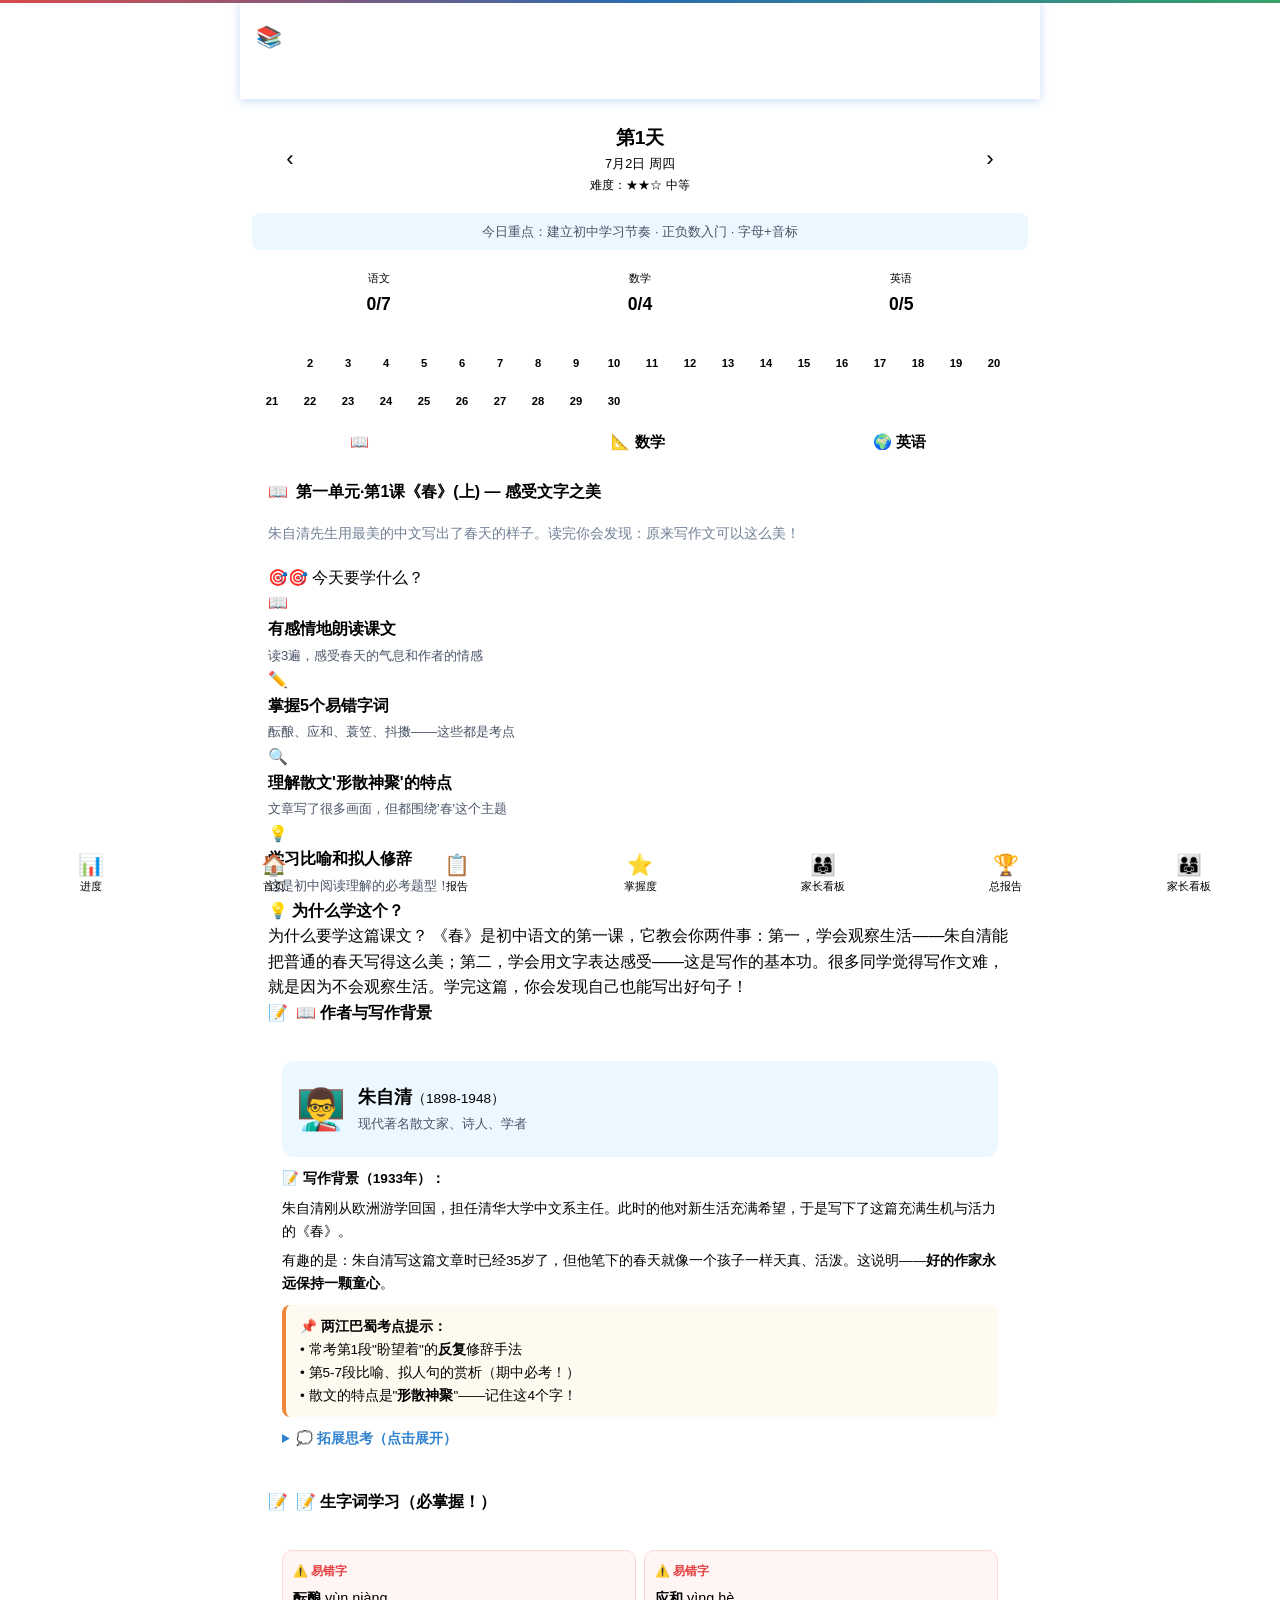
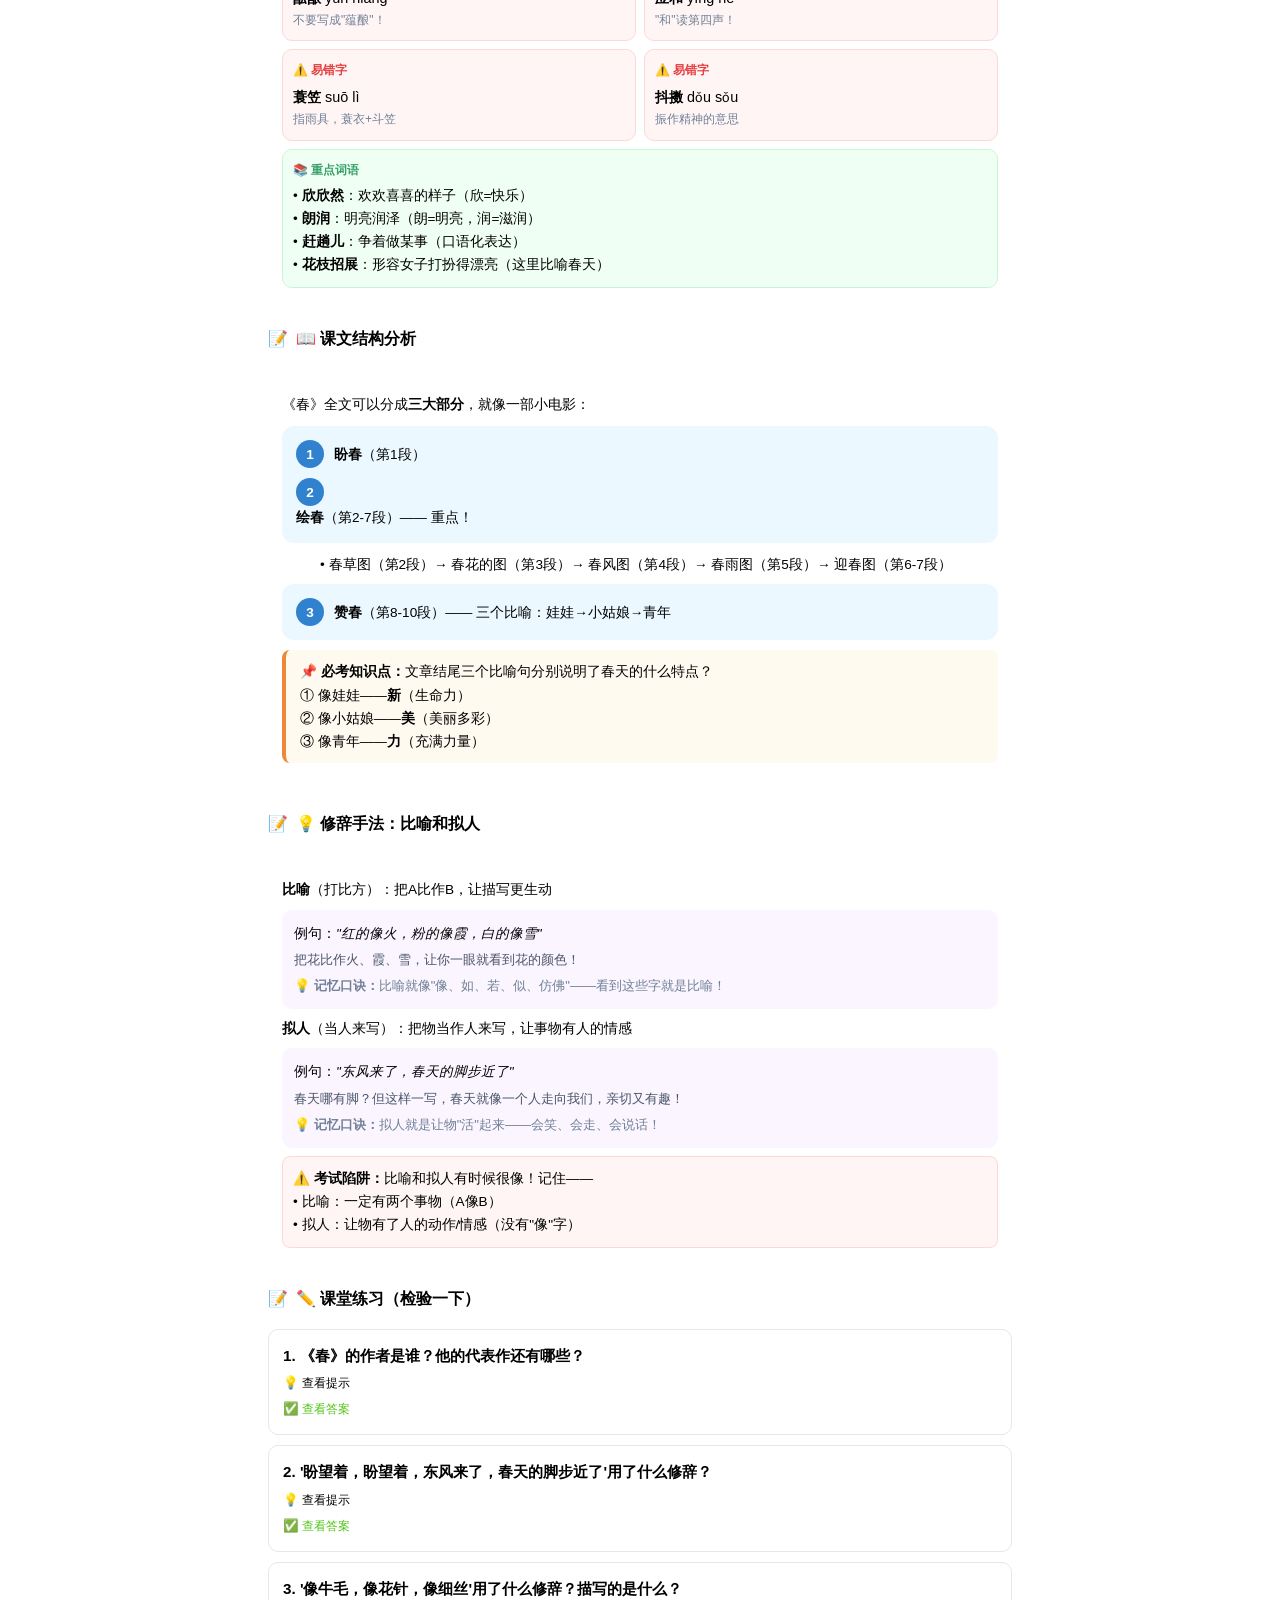
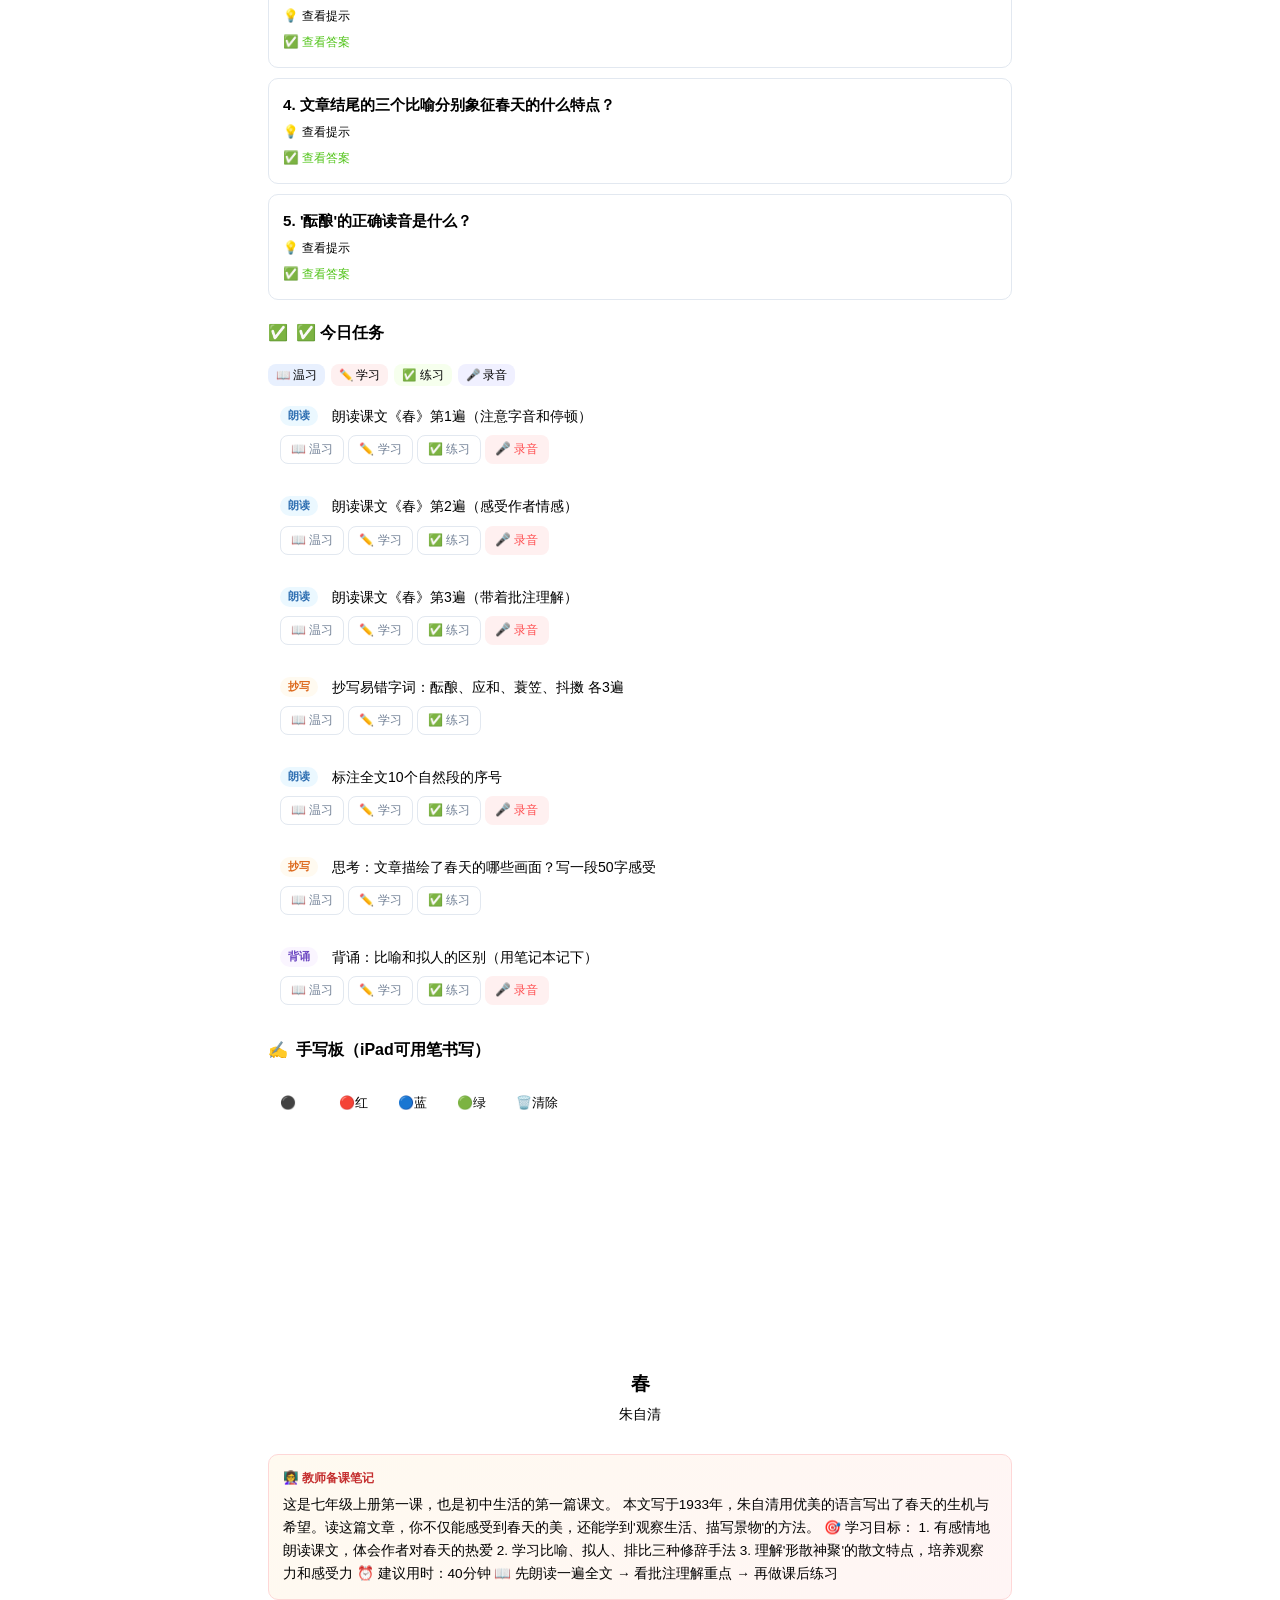
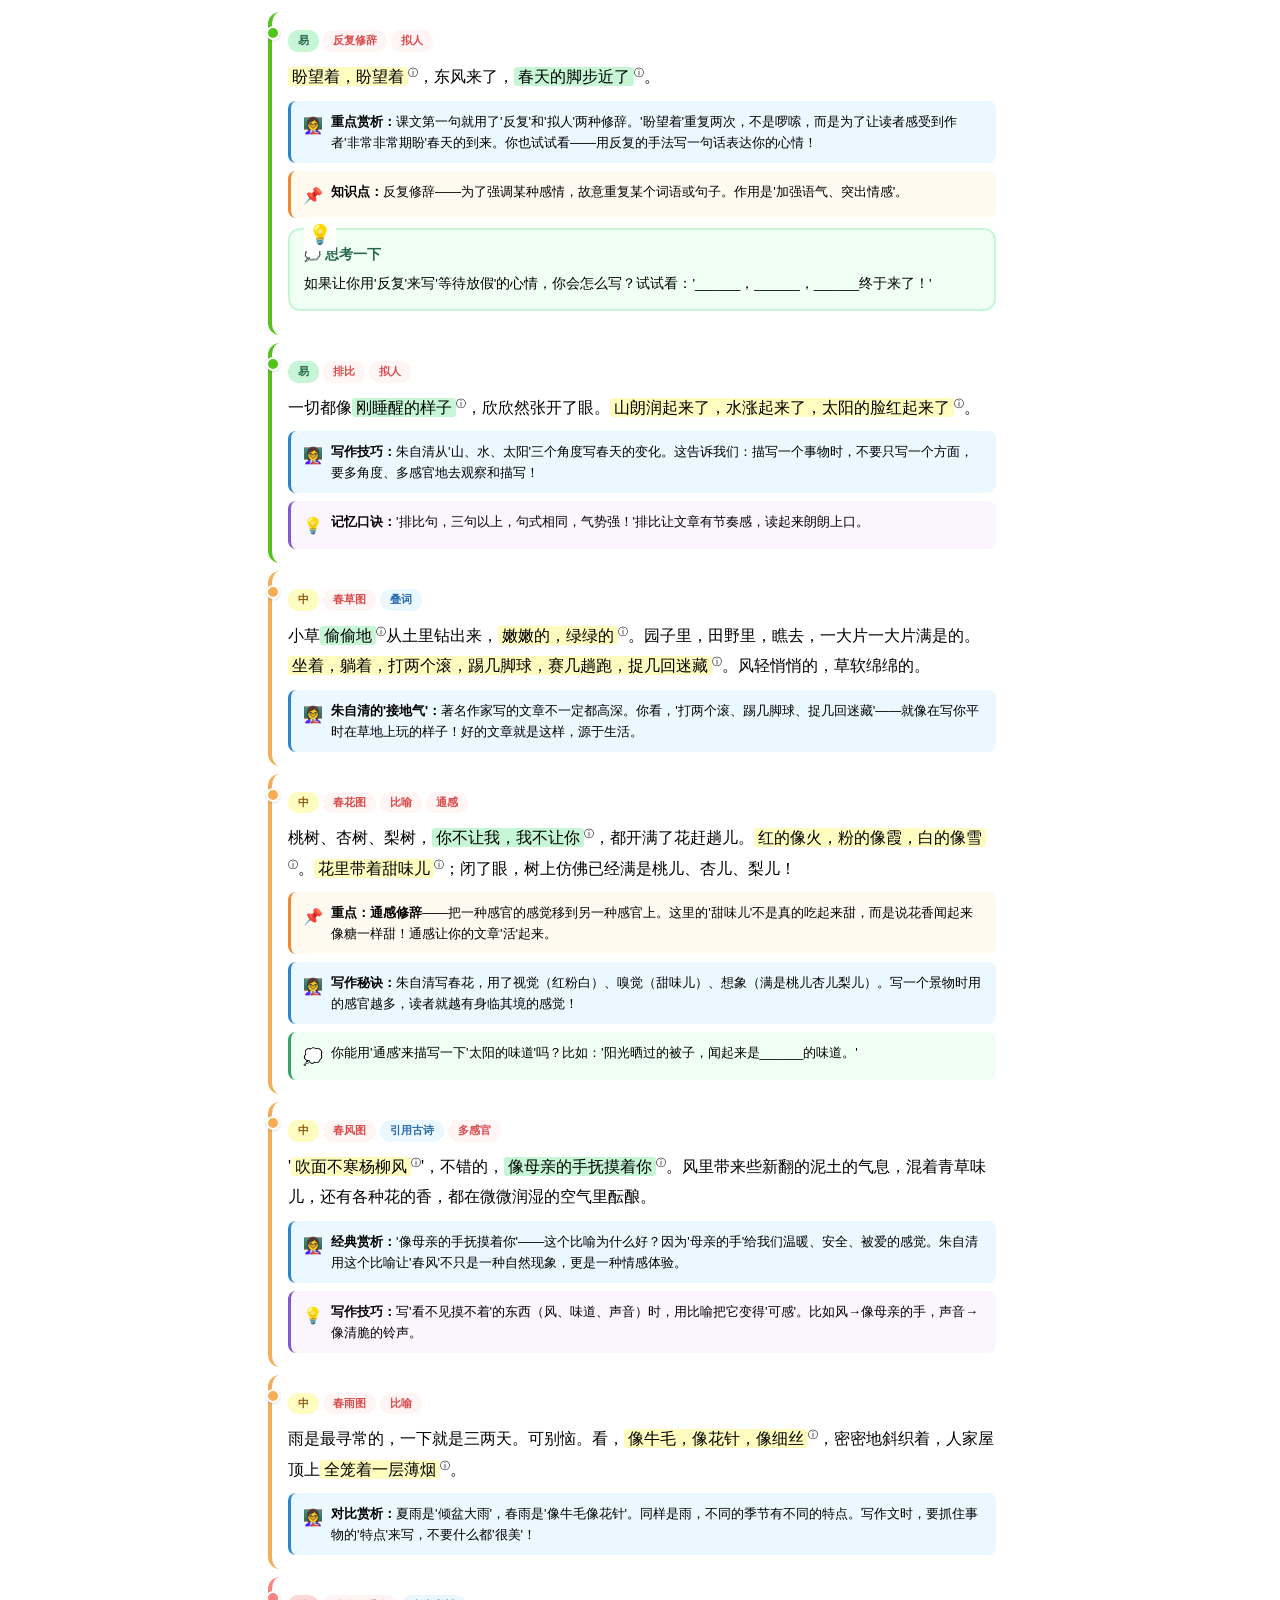
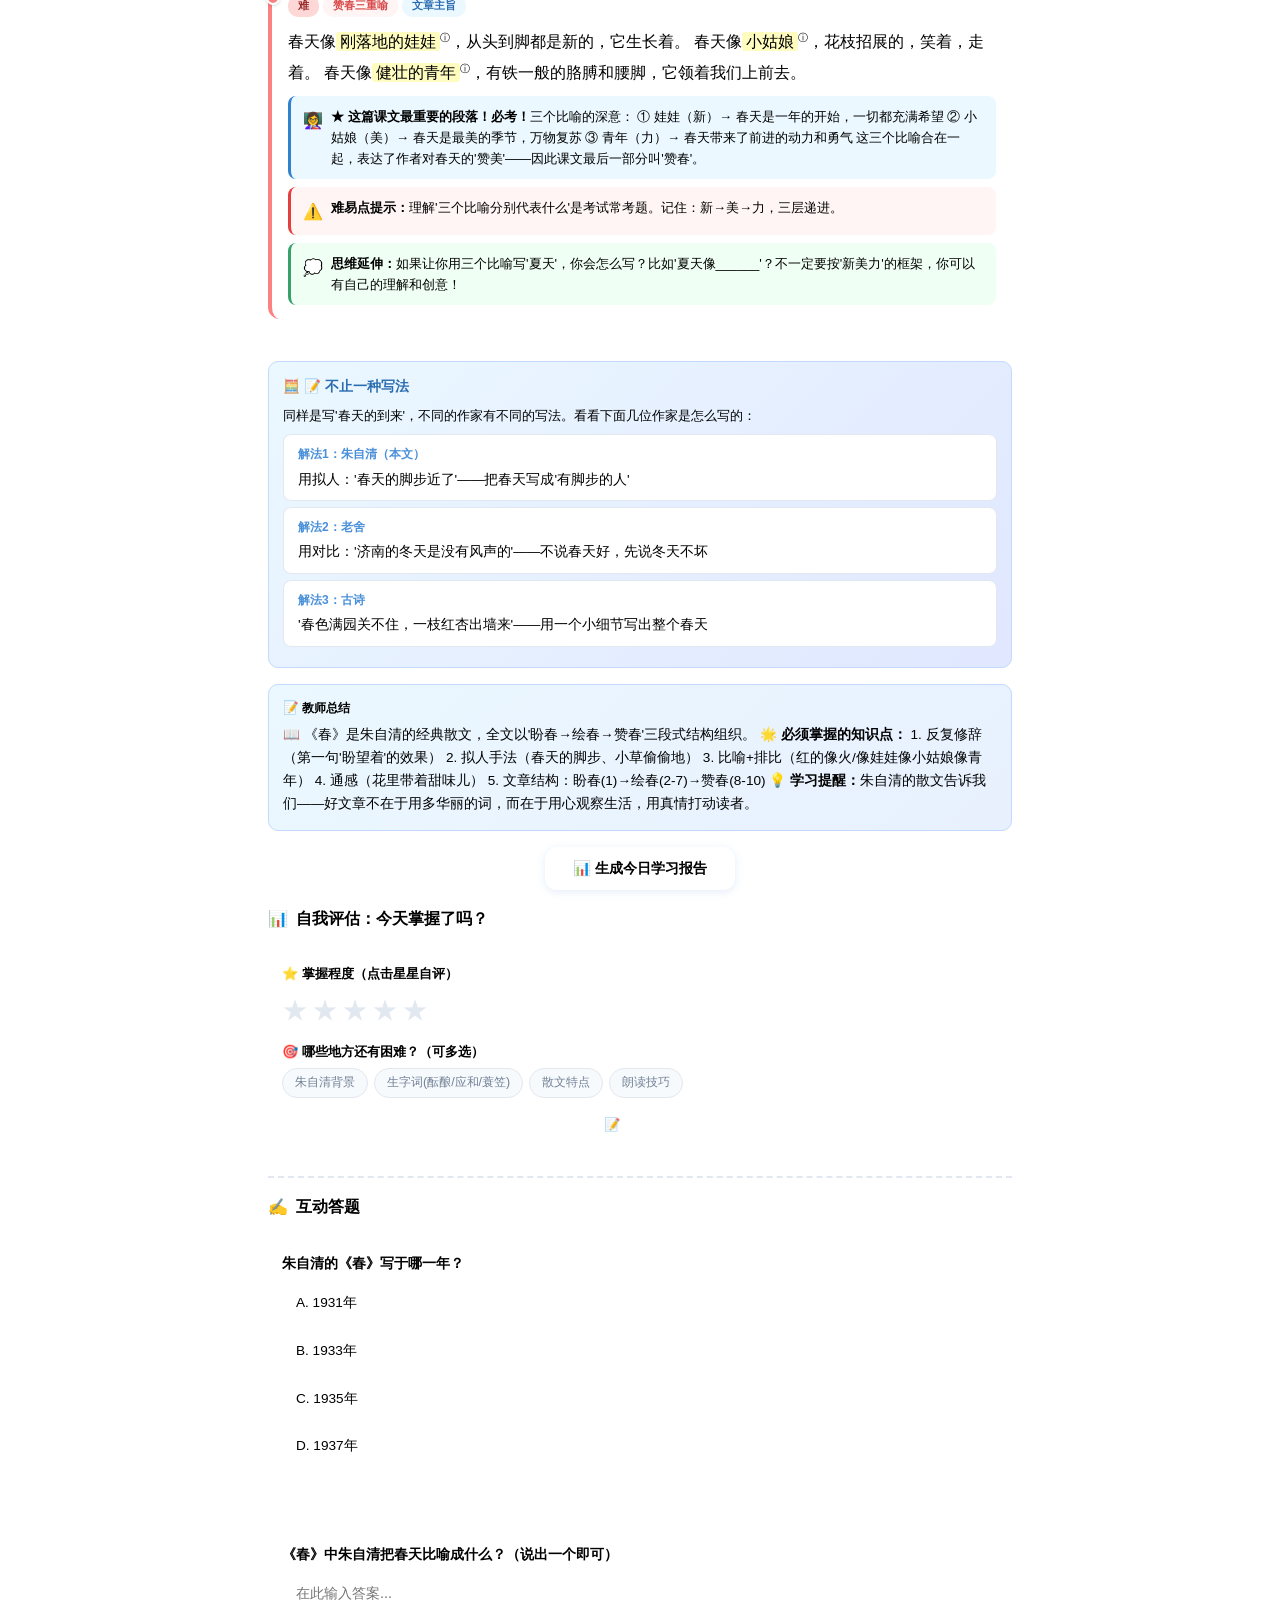
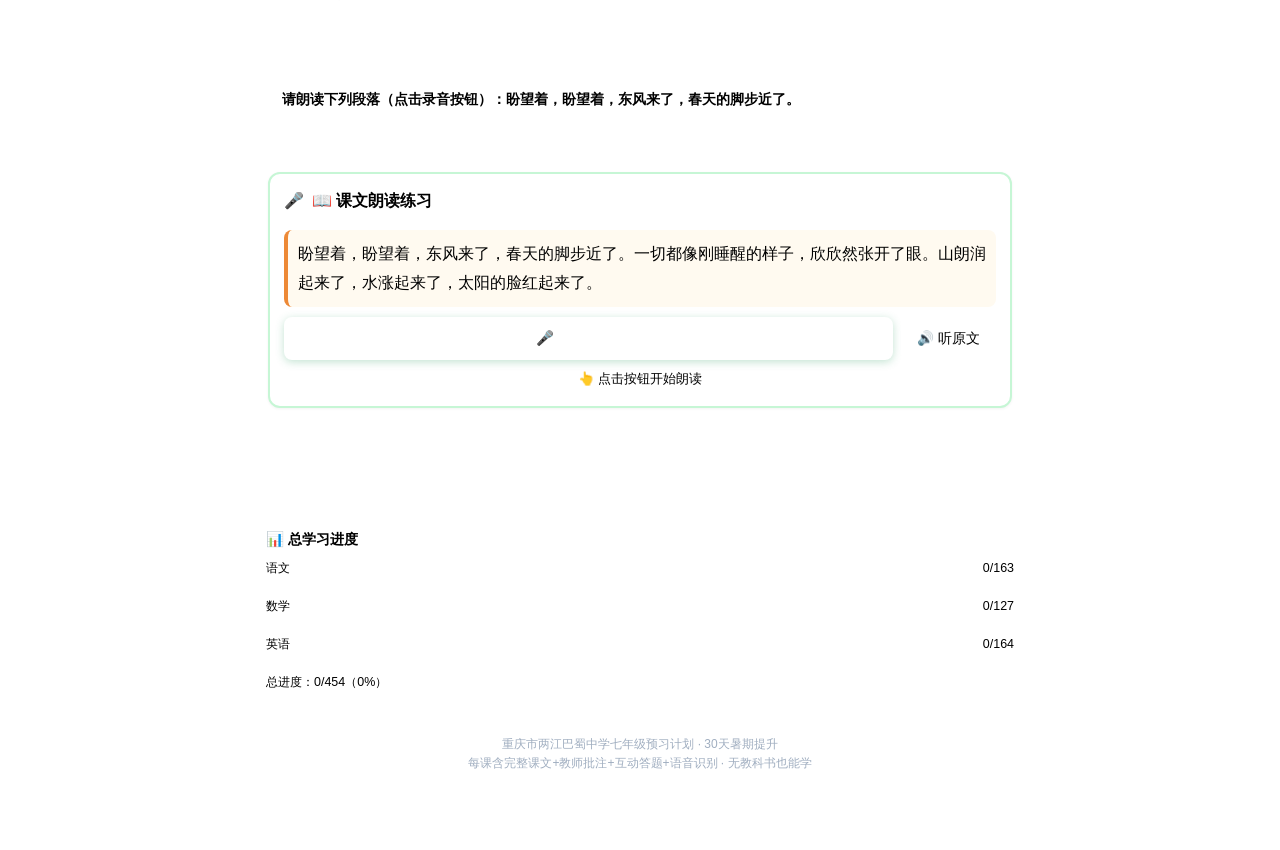
==== commit c5e33344: "stable: working 30-day version with learning methods, no extras" ====
--- a/index.html
+++ b/index.html
@@ -1,4 +1,4 @@
-<!DOCTYPE html>
+﻿<!DOCTYPE html>
 <html lang="zh-CN">
 <head>
 <meta charset="UTF-8">
@@ -1357,279 +1357,6 @@
 </div>
 
 <div class="day-selector" id="daySelector"></div>
-<style>
-/* 今日目标卡片 */
-.daily-objectives-card {
-  margin: 8px 12px;
-  padding: 12px 14px;
-  background: linear-gradient(135deg, #EBF8FF, #F0FFF4);
-  border: 1px solid #BEE3F8;
-  border-radius: 14px;
-}
-.daily-objectives-card h3 {
-  font-size: 0.9rem;
-  margin: 0 0 8px 0;
-  color: #2B6CB0;
-}
-.obj-subject-row {
-  display: flex;
-  align-items: flex-start;
-  gap: 8px;
-  margin: 6px 0;
-  font-size: 0.82rem;
-}
-.obj-subject-icon { font-size: 1.2rem; min-width: 28px; text-align: center; }
-.obj-subject-text { flex: 1; color: #2D3748; line-height: 1.4; }
-
-/* 难易点指示器 */
-.difficulty-bar {
-  display: flex;
-  align-items: center;
-  gap: 8px;
-  margin: 6px 12px;
-  padding: 8px 12px;
-  background: #FFFBEB;
-  border-radius: 10px;
-  font-size: 0.8rem;
-}
-.difficulty-stars { color: #ED8936; font-weight: 700; }
-.difficulty-tag {
-  padding: 2px 8px;
-  border-radius: 4px;
-  font-size: 0.72rem;
-  font-weight: 600;
-}
-.tag-hard { background: #FFF5F5; color: #E53E3E; border: 1px solid #FED7D7; }
-.tag-medium { background: #FFFFF0; color: #DD6B20; border: 1px solid #FEEBC8; }
-.tag-easy { background: #F0FFF4; color: #38A169; border: 1px solid #C6F6D5; }
-
-/* 学习计时器 */
-.study-timer-bar {
-  margin: 6px 12px;
-  padding: 10px 14px;
-  background: linear-gradient(135deg, #1A202C, #2D3748);
-  border-radius: 12px;
-  color: white;
-  display: flex;
-  align-items: center;
-  justify-content: space-between;
-}
-.timer-display {
-  font-size: 1.4rem;
-  font-weight: 700;
-  font-family: 'SF Mono', 'Menlo', monospace;
-  letter-spacing: 2px;
-}
-.timer-controls button {
-  padding: 6px 14px;
-  border: none;
-  border-radius: 8px;
-  font-size: 0.8rem;
-  font-weight: 600;
-  cursor: pointer;
-  margin-left: 6px;
-}
-.timer-start { background: #48BB78; color: white; }
-.timer-pause { background: #ED8936; color: white; }
-.timer-reset { background: #4A5568; color: white; }
-.timer-label { font-size: 0.72rem; color: #A0AEC0; }
-</style>
-
-<!-- 今日目标卡片 -->
-<div class="daily-objectives-card" id="dailyObjectives" style="display:none;">
-  <h3>🎯 今日学习目标</h3>
-  <div id="objectivesContent"></div>
-</div>
-
-<!-- 难易点指示 -->
-<div class="difficulty-bar" id="difficultyBar" style="display:none;">
-  <span>⚡</span>
-  <span id="difficultyLabel"></span>
-  <span class="difficulty-stars" id="difficultyStars"></span>
-  <span id="difficultyTags"></span>
-</div>
-
-<!-- 学习计时器 -->
-<div class="study-timer-bar" id="studyTimerBar" style="display:none;">
-  <div>
-    <div class="timer-label">⏱ 今日学习时长</div>
-    <div class="timer-display" id="timerDisplay">00:00:00</div>
-  </div>
-  <div class="timer-controls">
-    <button class="timer-start" id="timerStartBtn" onclick="StudyTimer.toggle()">▶ 开始</button>
-    <button class="timer-reset" id="timerResetBtn" onclick="StudyTimer.reset()">↺</button>
-  </div>
-</div>
-
-<script>
-// ===== 学习计时器 =====
-var StudyTimer = {
-  seconds: 0,
-  running: false,
-  interval: null,
-  dayKey: '',
-  
-  init: function() {
-    this.dayKey = 'studyTime_day' + App.currentDay;
-    var saved = localStorage.getItem(this.dayKey);
-    if (saved) this.seconds = parseInt(saved) || 0;
-    this.updateDisplay();
-    document.getElementById('studyTimerBar').style.display = 'flex';
-  },
-  
-  toggle: function() {
-    if (this.running) { this.pause(); }
-    else { this.start(); }
-  },
-  
-  start: function() {
-    this.running = true;
-    document.getElementById('timerStartBtn').textContent = '⏸ 暂停';
-    document.getElementById('timerStartBtn').className = 'timer-pause';
-    var self = this;
-    this.interval = setInterval(function() {
-      self.seconds++;
-      self.updateDisplay();
-      self.save();
-    }, 1000);
-  },
-  
-  pause: function() {
-    this.running = false;
-    document.getElementById('timerStartBtn').textContent = '▶ 继续';
-    document.getElementById('timerStartBtn').className = 'timer-start';
-    if (this.interval) clearInterval(this.interval);
-  },
-  
-  reset: function() {
-    if (confirm('确定要重置今日计时吗？')) {
-      this.seconds = 0;
-      this.updateDisplay();
-      this.save();
-    }
-  },
-  
-  updateDisplay: function() {
-    var h = Math.floor(this.seconds / 3600);
-    var m = Math.floor((this.seconds % 3600) / 60);
-    var s = this.seconds % 60;
-    var pad = function(n) { return n < 10 ? '0' + n : n; };
-    document.getElementById('timerDisplay').textContent = pad(h) + ':' + pad(m) + ':' + pad(s);
-  },
-  
-  save: function() {
-    localStorage.setItem(this.dayKey, this.seconds);
-  }
-};
-
-// ===== 扩展 renderDay：显示今日目标 + 难易点 =====
-(function() {
-  var origRenderDay = App.renderDay;
-  App.renderDay = function(dayNum) {
-    origRenderDay.call(this, dayNum);
-    var dayData = this.getDayData(dayNum);
-    if (!dayData) return;
-    
-    // 渲染今日学习目标
-    this.renderDailyObjectives(dayData);
-    
-    // 渲染难易点
-    this.renderDifficultyBadge(dayData);
-    
-    // 初始化计时器
-    StudyTimer.dayKey = 'studyTime_day' + dayNum;
-    var saved = localStorage.getItem(StudyTimer.dayKey);
-    StudyTimer.seconds = saved ? parseInt(saved) : 0;
-    StudyTimer.updateDisplay();
-    document.getElementById('studyTimerBar').style.display = 'flex';
-  };
-  
-  // 今日目标汇总
-  App.renderDailyObjectives = function(dayData) {
-    var subs = [
-      { key: 'chinese', icon: '📖', name: '语文' },
-      { key: 'math', icon: '📐', name: '数学' },
-      { key: 'english', icon: '🌍', name: '英语' }
-    ];
-    var html = '';
-    for (var i = 0; i < subs.length; i++) {
-      var subjData = dayData.subjects[subs[i].key];
-      if (!subjData) continue;
-      // Find objectives section
-      var objSection = null;
-      for (var s = 0; s < subjData.sections.length; s++) {
-        if (subjData.sections[s].type === 'objectives') {
-          objSection = subjData.sections[s];
-          break;
-        }
-      }
-      var objText = objSection && objSection.items ? 
-        objSection.items.map(function(item) { return item.label; }).join('；') :
-        (subjData.preview || '');
-      html += '<div class="obj-subject-row">' +
-        '<div class="obj-subject-icon">' + subs[i].icon + '</div>' +
-        '<div class="obj-subject-text"><strong>' + subs[i].name + '：</strong>' + objText + '</div>' +
-        '</div>';
-    }
-    document.getElementById('objectivesContent').innerHTML = html;
-    document.getElementById('dailyObjectives').style.display = 'block';
-  };
-  
-  // 难易点指示
-  App.renderDifficultyBadge = function(dayData) {
-    var diff = dayData.difficulty || '中等';
-    var stars = '';
-    var tagClass = 'tag-medium';
-    if (diff.indexOf('较难') >= 0 || diff.indexOf('难') >= 0) {
-      stars = '★★★';
-      tagClass = 'tag-hard';
-    } else if (diff.indexOf('中等') >= 0) {
-      stars = '★★☆';
-      tagClass = 'tag-medium';
-    } else {
-      stars = '★☆☆';
-      tagClass = 'tag-easy';
-    }
-    
-    // Find key difficulty points from each subject
-    var keyPoints = [];
-    var subs = ['chinese', 'math', 'english'];
-    for (var s = 0; s < subs.length; s++) {
-      var subjData = dayData.subjects[subs[s]];
-      if (!subjData) continue;
-      var objSection = null;
-      for (var i = 0; i < subjData.sections.length; i++) {
-        if (subjData.sections[i].type === 'objectives') {
-          objSection = subjData.sections[i];
-          break;
-        }
-      }
-      if (objSection && objSection.why) {
-        keyPoints.push(objSection.why);
-      }
-    }
-    
-    document.getElementById('difficultyStars').textContent = stars;
-    document.getElementById('difficultyLabel').textContent = '今日难度：';
-    var tagsHtml = '<span class="difficulty-tag ' + tagClass + '">' + diff + '</span>';
-    // Add key challenge
-    if (keyPoints.length > 0) {
-      tagsHtml += ' <span style="font-size:0.75rem;color:#718096;">' + keyPoints[0] + '</span>';
-    }
-    document.getElementById('difficultyTags').innerHTML = tagsHtml;
-    document.getElementById('difficultyBar').style.display = 'flex';
-  };
-})();
-
-// Initialize timer on load
-(function() {
-  var origInit = App.init;
-  App.init = function() {
-    origInit.call(this);
-    StudyTimer.init();
-  };
-})();
-</script>
 
 <div class="subject-tabs" id="subjectTabs">
   <button class="subject-tab chinese active">📖 语文</button>
@@ -10086,1333 +9813,6 @@
 })();
 
 </script>
-<script>
-/* ========================================
-   学习方法集成系统 v1.0
-   自动根据每天内容推荐学习方法
-   ======================================== */
-(function() {
-  "use strict";
-
-  // ===== 方法-内容匹配规则 =====
-  var methodRules = [
-    {match:["chinese"], method:"sq3r", label:"📖 今天读课文，试试SQ3R阅读法！", desc:"浏览→提问→阅读→复述→复习，读一遍顶三遍"},
-    {match:["math"], method:"feynman", label:"👨‍🏫 今天学数学公式，试试费曼学习法！", desc:"学完后假装给同学讲一遍——能讲清楚才是真懂"},
-    {match:["english"], method:"palace", label:"🏛️ 今天背单词，试试记忆宫殿法！", desc:"把单词放在熟悉的地方，过一遍就记住"},
-    {match:["chinese","math"], method:"pomodoro", label:"🍅 今天语文+数学，试试番茄工作法！", desc:"25分钟学语文→休息5分钟→25分钟学数学"},
-    {match:["chinese","math","english"], method:"feynman-pomodoro", label:"⚡ 今天三科都有，试试番茄费曼组合拳！", desc:"番茄钟专注学→费曼法检验→休息巩固"},
-    {match:["math","english"], method:"cornell", label:"📓 今天记笔记，试试康奈尔笔记法！", desc:"右栏记内容→左栏写关键词→底栏做总结"}
-  ];
-
-  // ===== 为每天推荐学习方法 =====
-  function getMethodForDay(dayData) {
-    if (!dayData || !dayData.subjects) return null;
-    var subjects = Object.keys(dayData.subjects);
-    if (subjects.length === 0) return null;
-
-    // 找最匹配的规则
-    for (var r = 0; r < methodRules.length; r++) {
-      var rule = methodRules[r];
-      var matchAll = true;
-      for (var s = 0; s < rule.match.length; s++) {
-        if (subjects.indexOf(rule.match[s]) === -1) {
-          matchAll = false;
-          break;
-        }
-      }
-      if (matchAll) {
-        // Check all subjects matched
-        if (rule.match.length === subjects.length || rule.match.length >= 2) {
-          return rule;
-        }
-      }
-    }
-
-    // 默认推荐：根据主要科目
-    if (subjects.indexOf("chinese") > -1) return methodRules[0];
-    if (subjects.indexOf("math") > -1) return methodRules[1];
-    if (subjects.indexOf("english") > -1) return methodRules[2];
-    return methodRules[3];
-  }
-
-  // ===== 渲染方法推荐卡片 =====
-  function renderMethodTip(dayNum) {
-    var dayData = null;
-    for (var i = 0; i < COURSE_DATA.length; i++) {
-      if (COURSE_DATA[i].day === dayNum) {
-        dayData = COURSE_DATA[i];
-        break;
-      }
-    }
-    if (!dayData) return "";
-
-    var rule = getMethodForDay(dayData);
-    if (!rule) return "";
-    var method = null;
-    var allMethods = window.LearningMethods ? window.LearningMethods.getAll() : [];
-    for (var m = 0; m < allMethods.length; m++) {
-      if (allMethods[m].id === rule.method) {
-        method = allMethods[m];
-        break;
-      }
-    }
-
-    var html = '<div class="method-tip-card" onclick="document.querySelector(\'.methods-tab\') && document.querySelector(\'.methods-tab\').click()">';
-    html += '<div class="method-tip-icon">' + (method ? method.icon : "💡") + '</div>';
-    html += '<div class="method-tip-body">';
-    html += '<div class="method-tip-title">' + rule.label + '</div>';
-    html += '<div class="method-tip-desc">' + rule.desc + '</div>';
-    html += '</div>';
-    html += '<div class="method-tip-arrow">👉</div>';
-    html += '</div>';
-    return html;
-  }
-
-  // ===== 样式 =====
-  var style = document.createElement("style");
-  style.textContent = `
-    .method-tip-card {
-      display: flex;
-      align-items: center;
-      gap: 10px;
-      background: linear-gradient(135deg, #FAF5FF, #EBF4FF);
-      border: 1px solid #D6BCFA;
-      border-radius: 12px;
-      padding: 10px 14px;
-      margin: 8px 0;
-      cursor: pointer;
-      transition: all 0.2s;
-    }
-    .method-tip-card:hover {
-      border-color: #805AD5;
-      transform: translateY(-1px);
-    }
-    .method-tip-icon {
-      font-size: 1.5rem;
-      flex-shrink: 0;
-    }
-    .method-tip-body {
-      flex: 1;
-    }
-    .method-tip-title {
-      font-size: 0.85rem;
-      font-weight: 600;
-      color: #553C9A;
-    }
-    .method-tip-desc {
-      font-size: 0.75rem;
-      color: #718096;
-      margin-top: 2px;
-    }
-    .method-tip-arrow {
-      font-size: 1rem;
-      color: #805AD5;
-    }
-  `;
-  document.head.appendChild(style);
-
-  // ===== 挂载到渲染流程 =====
-  var origRenderSubjectContent = App.renderSubjectContent;
-  App.renderSubjectContent = function(dayData, subject) {
-    origRenderSubjectContent.call(this, dayData, subject);
-
-    // 在content的第一个子元素之前插入方法推荐
-    var contentEl = document.getElementById("dayContent");
-    if (contentEl && contentEl.firstChild) {
-      var tip = renderMethodTip(dayData.day);
-      if (tip) {
-        contentEl.insertAdjacentHTML("afterbegin", tip);
-      }
-    }
-  };
-
-  console.log("💡 学习方法集成系统已加载");
-})();
-
-</script>
-<script>
-/* ========================================
-   周度学习方法系统 v1.0
-   每周主推一种方法，融入学习流程
-   ======================================== */
-(function() {
-  "use strict";
-
-  // ===== 每周方法配置 =====
-  var weeklyPlan = [
-    {week:1, days:"1-7",  method:"feynman",  icon:"👨‍🏫", name:"费曼学习法", color:"#3182CE"},
-    {week:2, days:"8-14", method:"pomodoro", icon:"🍅", name:"番茄工作法", color:"#E53E3E"},
-    {week:3, days:"15-21",method:"mindmap",  icon:"🧠", name:"思维导图法", color:"#805AD5"},
-    {week:4, days:"22-30",method:"recall",   icon:"🔍", name:"主动回忆法", color:"#DD6B20"}
-  ];
-
-  function getWeekInfo(day) {
-    if (day <= 7) return weeklyPlan[0];
-    if (day <= 14) return weeklyPlan[1];
-    if (day <= 21) return weeklyPlan[2];
-    return weeklyPlan[3];
-  }
-
-  // ===== 生成方法特定内容 =====
-  function getMethodContent(dayNum, subject) {
-    var week = getWeekInfo(dayNum);
-    if (!week) return "";
-    var html = "";
-    // 英语和语文每天增加主动回忆环节
-    if (subject === "english" || subject === "chinese") {
-      html += renderActiveRecall(subject, dayNum);
-    }
-    // 数学增加思维导图提示（适合整理公式和概念）
-    if (subject === "math") {
-      html += renderMathMindmapTip(dayNum);
-    }
-    switch(week.method) {
-      case "feynman":
-        html += renderFeynmanContent(subject);
-        break;
-      case "mindmap":
-        html += renderMindmapTip(subject);
-        break;
-      case "recall":
-        html += renderRecallPrompt(dayNum);
-        break;
-    }
-    return html;
-  }
-
-  function renderMathMindmapTip(dayNum) {
-    return `<div class="active-recall" style="background:#FAF5FF;border:2px solid #D6BCFA;">
-      <div class="recall-header" onclick="this.parentElement.classList.toggle('expanded')">
-        <span style="font-size:1.3rem;">🧠</span>
-        <div><strong>思维导图 · 数学公式整理</strong>
-        <div style="font-size:0.75rem;color:#718096;font-weight:400;">把今天学的公式画成图，更好记！</div></div>
-        <span style="font-size:0.8rem;color:#718096;">👆点击展开</span>
-      </div>
-      <div class="recall-body">
-        <div class="recall-exercise" style="background:#FAF5FF;">
-          <div class="recall-num">❶</div>
-          <div>在笔记本中央写下今天的<strong>核心概念/公式</strong></div>
-        </div>
-        <div class="recall-exercise" style="background:#FAF5FF;">
-          <div class="recall-num">❷</div>
-          <div>画出<strong>3-5个分支</strong>：定义、公式、例子、注意事项、易错点</div>
-        </div>
-        <div class="recall-exercise" style="background:#FAF5FF;">
-          <div class="recall-num">❸</div>
-          <div>每个分支写<strong>关键词</strong>，不要写长句子</div>
-        </div>
-        <div class="recall-exercise" style="background:#FAF5FF;">
-          <div class="recall-num">❹</div>
-          <div>用<strong>不同颜色</strong>区分不同的分支（公式用红色，例子用蓝色…）</div>
-        </div>
-        <div style="margin-top:6px;padding:8px 10px;background:#EBF8FF;border-radius:8px;font-size:0.82rem;">
-          💡 <strong>例子：</strong>学完「绝对值」→ 中心写|a|→分支1:定义(到原点距离)→分支2:公式(|a|=a当a≥0,|a|=-a当a<0)→分支3:例子(|5|=5,|-3|=3)→分支4:易错(0的绝对值是0)
-        </div>
-        <div class="recall-done" onclick="this.textContent='✅ 已完成思维导图';this.style.background='#C6F6D5';this.style.color='#276749';">👆 点击标记：已完成思维导图</div>
-      </div>
-    </div>`;
-  }
-
-  // ===== 费曼学习法内容 =====
-  function renderFeynmanContent(subject) {
-    var tips = {
-      chinese: "📖 合上课本，用最简单的语言讲一遍这篇课文讲了什么。如果能说清楚，说明你真懂了。",
-      math: "🧮 假装给同学讲今天的数学公式——为什么这样算？道理是什么？讲不下去就是没真懂。",
-      english: "🔤 用刚学的单词和句型造3个句子，然后假装教给一个不会英语的人。"
-    };
-    return `<div class="feynman-check" onclick="this.classList.toggle('expanded')">
-      <div class="feynman-header">👨‍🏫 <strong>费曼检验</strong><span style="font-size:0.78rem;color:#718096;font-weight:400;"> — 点击展开</span></div>
-      <div class="feynman-body">
-        <div style="margin-bottom:6px;">学完这一课，试着完成下面三步：</div>
-        <div class="feynman-step">❶ 合上书，不要看任何笔记</div>
-        <div class="feynman-step">❷ 用最简单的语言讲给想象中的同学听</div>
-        <div class="feynman-step">❸ 卡住的地方就是没真懂——回头再看一遍</div>
-        <div style="margin-top:6px;padding:8px 10px;background:#EBF8FF;border-radius:8px;font-size:0.82rem;">💡 ${tips[subject] || "用你自己的话，把今天学的讲清楚。"}</div>
-        <div class="feynman-done" onclick="event.stopPropagation();this.textContent='✅ 已通过费曼检验';this.style.background='#C6F6D5';">👆 点击标记：已通过检验</div>
-      </div>
-    </div>`;
-  }
-
-  // ===== 番茄钟计时器 =====
-  var pomodoroState = {running:false, phase:"focus", timeLeft:25*60, focusTime:25, breakTime:5};
-
-  function renderPomodoroBanner(dayNum) {
-    var weekInfo = getWeekInfo(dayNum);
-    return `<div class="pomodoro-section" id="pomodoroSection">
-      <div class="pomodoro-header">
-        <span style="font-size:1.2rem;">🍅</span>
-        <span><strong>番茄工作法 · 第${weekInfo.week}周重点：${weekInfo.name}</strong></span>
-        <span style="font-size:0.78rem;color:#718096;">25分钟专注 + 5分钟休息</span>
-      </div>
-      <div class="pomodoro-timer" id="pomodoroDisplay">25:00</div>
-      <div class="pomodoro-phase" id="pomodoroPhase">🎯 专注时间</div>
-      <div class="pomodoro-controls">
-        <button class="pomodoro-btn start-btn" id="pomodoroStart" onclick="window.Pomodoro.start()">▶ 开始</button>
-        <button class="pomodoro-btn reset-btn" id="pomodoroReset" onclick="window.Pomodoro.reset()">↺ 重置</button>
-      </div>
-      <div class="pomodoro-progress" id="pomodoroProgress"><div class="pomodoro-bar" id="pomodoroBar"></div></div>
-      <div class="pomodoro-tip">💡 今日建议：学完一科用1个番茄钟，休息5分钟再学下一科</div>
-    </div>`;
-  }
-
-  // ===== 番茄钟逻辑 =====
-  var Pomodoro = {
-    start: function() {
-      if (this.interval) return;
-      var self = this;
-      pomodoroState.running = true;
-      document.getElementById("pomodoroStart").textContent = "⏸ 暂停";
-
-      this.interval = setInterval(function() {
-        pomodoroState.timeLeft--;
-        self.updateDisplay();
-
-        if (pomodoroState.timeLeft <= 0) {
-          clearInterval(self.interval);
-          self.interval = null;
-          pomodoroState.running = false;
-          // 切换阶段
-          if (pomodoroState.phase === "focus") {
-            pomodoroState.phase = "break";
-            pomodoroState.timeLeft = pomodoroState.breakTime * 60;
-            self.speak("该休息5分钟了！站起来走走，喝口水。");
-            document.getElementById("pomodoroPhase").textContent = "☕ 休息时间";
-            document.getElementById("pomodoroPhase").style.color = "#38A169";
-            document.getElementById("pomodoroStart").textContent = "▶ 开始休息";
-          } else {
-            pomodoroState.phase = "focus";
-            pomodoroState.timeLeft = pomodoroState.focusTime * 60;
-            self.speak("休息结束，开始新一轮专注学习！");
-            document.getElementById("pomodoroPhase").textContent = "🎯 专注时间";
-            document.getElementById("pomodoroPhase").style.color = "#E53E3E";
-            document.getElementById("pomodoroStart").textContent = "▶ 开始学习";
-          }
-          self.updateDisplay();
-        }
-      }, 1000);
-    },
-
-    pause: function() {
-      if (this.interval) {
-        clearInterval(this.interval);
-        this.interval = null;
-        pomodoroState.running = false;
-        document.getElementById("pomodoroStart").textContent = "▶ 继续";
-      }
-    },
-
-    reset: function() {
-      if (this.interval) {
-        clearInterval(this.interval);
-        this.interval = null;
-      }
-      pomodoroState.running = false;
-      pomodoroState.phase = "focus";
-      pomodoroState.timeLeft = pomodoroState.focusTime * 60;
-      document.getElementById("pomodoroDisplay").textContent = "25:00";
-      document.getElementById("pomodoroPhase").textContent = "🎯 专注时间";
-      document.getElementById("pomodoroPhase").style.color = "#E53E3E";
-      document.getElementById("pomodoroStart").textContent = "▶ 开始";
-      document.getElementById("pomodoroBar").style.width = "0%";
-    },
-
-    updateDisplay: function() {
-      var total = pomodoroState.phase === "focus" ? pomodoroState.focusTime * 60 : pomodoroState.breakTime * 60;
-      var mins = Math.floor(pomodoroState.timeLeft / 60);
-      var secs = pomodoroState.timeLeft % 60;
-      document.getElementById("pomodoroDisplay").textContent =
-        (mins < 10 ? "0" : "") + mins + ":" + (secs < 10 ? "0" : "") + secs;
-      document.getElementById("pomodoroBar").style.width = ((1 - pomodoroState.timeLeft / total) * 100) + "%";
-    },
-
-    speak: function(text) {
-      try {
-        if (window.speechSynthesis) {
-          var msg = new SpeechSynthesisUtterance(text);
-          msg.lang = "zh-CN";
-          msg.rate = 1.0;
-          msg.volume = 1.0;
-          window.speechSynthesis.cancel();
-          setTimeout(function() { window.speechSynthesis.speak(msg); }, 100);
-        }
-      } catch(e) { console.log("语音提醒不可用"); }
-    }
-  };
-  window.Pomodoro = Pomodoro;
-
-  // ===== 思维导图提示 =====
-  function renderMindmapTip(subject) {
-    return `<div class="method-embed" style="background:#FAF5FF;border-color:#805AD5;">
-      <div class="embed-header">🧠 <strong>思维导图练习</strong></div>
-      <div style="font-size:0.82rem;line-height:1.6;">今天学完后，在笔记本上画一张思维导图：<br>
-      中心写主题 → 分支写子知识点 → 末端写关键词和例子<br>
-      <span style="color:#718096;">💡 用不同颜色区分不同分支，好看又好记</span></div>
-    </div>`;
-  }
-
-  // ===== 主动回忆提示 =====
-  function renderRecallPrompt(dayNum) {
-    var prevDay = dayNum - 1;
-    return `<div class="method-embed" style="background:#FFF5F5;border-color:#DD6B20;">
-      <div class="embed-header">🔍 <strong>主动回忆 · 先复习再学新</strong></div>
-      <div style="font-size:0.82rem;line-height:1.6;">
-      开始今天的学习前，先花<strong>3分钟</strong>回忆第${prevDay}天学了什么：<br>
-      📖 语文讲了什么课文？✏️ 数学学了什么公式？🔤 英语学了什么句型？<br>
-      <span style="color:#718096;">💡 想不起来的就是需要复习的地方！</span></div>
-    </div>`;
-  }
-
-  // ===== 样式注入 =====
-  var style = document.createElement("style");
-  style.textContent = `
-    .feynman-check {
-      background: #EBF8FF;
-      border: 1px solid #BEE3F8;
-      border-radius: 10px;
-      padding: 0;
-      margin: 8px 0;
-      cursor: pointer;
-      overflow: hidden;
-    }
-    .feynman-header {
-      padding: 10px 14px;
-      font-size: 0.85rem;
-      color: #2B6CB0;
-    }
-    .feynman-body {
-      max-height: 0;
-      overflow: hidden;
-      transition: max-height 0.3s;
-      padding: 0 14px;
-    }
-    .feynman-check.expanded .feynman-body {
-      max-height: 400px;
-      padding: 0 14px 14px;
-    }
-    .feynman-step {
-      padding: 4px 0;
-      font-size: 0.82rem;
-      color: #4A5568;
-    }
-    .feynman-done {
-      margin-top: 8px;
-      padding: 6px 12px;
-      background: #E2E8F0;
-      border-radius: 6px;
-      font-size: 0.78rem;
-      text-align: center;
-      cursor: pointer;
-    }
-    .pomodoro-section {
-      background: linear-gradient(135deg, #FFF5F5, #FFFAF0);
-      border: 2px solid #FC8181;
-      border-radius: 14px;
-      padding: 14px;
-      margin: 8px 0;
-      text-align: center;
-    }
-    .pomodoro-header {
-      display: flex;
-      gap: 8px;
-      align-items: center;
-      justify-content: center;
-      margin-bottom: 8px;
-    }
-    .pomodoro-timer {
-      font-size: 3rem;
-      font-weight: 700;
-      color: #E53E3E;
-      font-variant-numeric: tabular-nums;
-    }
-    .pomodoro-phase {
-      font-size: 0.85rem;
-      font-weight: 600;
-      margin: 4px 0;
-    }
-    .pomodoro-controls {
-      margin: 8px 0;
-    }
-    .pomodoro-btn {
-      padding: 8px 20px;
-      border: none;
-      border-radius: 8px;
-      font-size: 0.85rem;
-      font-weight: 600;
-      cursor: pointer;
-      margin: 0 4px;
-    }
-    .start-btn { background: #E53E3E; color: white; }
-    .start-btn:hover { background: #C53030; }
-    .reset-btn { background: #EDF2F7; color: #4A5568; }
-    .pomodoro-progress {
-      height: 6px;
-      background: #EDF2F7;
-      border-radius: 3px;
-      margin: 8px 0;
-      overflow: hidden;
-    }
-    .pomodoro-bar {
-      height: 100%;
-      background: #E53E3E;
-      border-radius: 3px;
-      width: 0%;
-      transition: width 0.5s;
-    }
-    .pomodoro-tip {
-      font-size: 0.75rem;
-      color: #718096;
-    }
-    .method-embed {
-      border: 1px solid;
-      border-radius: 10px;
-      padding: 12px;
-      margin: 8px 0;
-    }
-    .embed-header {
-      font-size: 0.85rem;
-      margin-bottom: 4px;
-    }
-  `;
-  document.head.appendChild(style);
-
-  // ===== 挂载到App渲染流程 =====
-  var origRenderSubjectContent = App.renderSubjectContent;
-  App.renderSubjectContent = function(dayData, subject) {
-    origRenderSubjectContent.call(this, dayData, subject);
-    var contentEl = document.getElementById("dayContent");
-    if (!contentEl) return;
-
-    // ★ 每天都显示番茄钟（通用学习工具）
-    contentEl.insertAdjacentHTML("afterbegin", renderPomodoroBanner(dayData.day));
-
-    // 在内容末尾插入本周方法特定内容
-    var methodContent = getMethodContent(dayData.day, subject);
-    if (methodContent) {
-      contentEl.insertAdjacentHTML("beforeend", methodContent);
-    }
-
-    // 绑定番茄钟按钮事件
-    setTimeout(function() {
-      var startBtn = document.getElementById("pomodoroStart");
-      if (startBtn) {
-        startBtn.onclick = function() {
-          if (pomodoroState.running) {
-            Pomodoro.pause();
-          } else {
-            Pomodoro.start();
-          }
-        };
-      }
-    }, 100);
-  };
-
-  // ===== 每周加载时语音提示 =====
-  function weeklyVoiceTip(dayNum) {
-    var week = getWeekInfo(dayNum);
-    var tips = {
-      feynman: "欢迎来到第一周！本周重点学习方法：费曼学习法。学完每个知识点后，合上书，用最简单的语言讲一遍。能讲清楚才是真懂。",
-      pomodoro: "欢迎来到第二周！本周使用番茄工作法。每25分钟专注学习后休息5分钟，页面上有计时器帮你计时。",
-      mindmap: "欢迎来到第三周！本周重点学习方法：思维导图法。每学完一课，在笔记本上画出知识结构图。",
-      recall: "欢迎来到第四周！本周重点：主动回忆法。每次学习新内容前，先花3分钟回忆昨天学了什么。"
-    };
-    var tip = tips[week.method];
-    if (tip) {
-      setTimeout(function() {
-        try {
-          if (window.speechSynthesis) {
-            var msg = new SpeechSynthesisUtterance(tip);
-            msg.lang = "zh-CN";
-            msg.rate = 0.9;
-            window.speechSynthesis.speak(msg);
-          }
-        } catch(e) {}
-      }, 2000);
-    }
-  }
-
-  // 检测每周第一天
-  var origRenderDay = App.renderDay;
-  App.renderDay = function(dayNum) {
-    origRenderDay.call(this, dayNum);
-    var week = getWeekInfo(dayNum);
-    // 每周第一天显示方法介绍
-    var weekStarts = {1:1, 2:8, 3:15, 4:22};
-    if (weekStarts[week.week] === dayNum) {
-      weeklyVoiceTip(dayNum);
-    }
-  };
-
-  console.log("📅 周度学习方法系统已加载");
-})();
-
-</script>
-<script>
-/* ========================================
-   学习报告系统 v1.0
-   功能：生成学习报告 + 导出到微信
-   ======================================== */
-(function() {
-  "use strict";
-
-  // ===== 生成每日报告 =====
-  function generateDayReport(dayNum) {
-    var dayData = null;
-    for (var i = 0; i < COURSE_DATA.length; i++) {
-      if (COURSE_DATA[i].day === dayNum) {
-        dayData = COURSE_DATA[i];
-        break;
-      }
-    }
-    if (!dayData) return null;
-
-    var subjects = ["chinese", "math", "english"];
-    var subjectNames = {chinese:"语文", math:"数学", english:"英语"};
-    var progress = {};
-    try { progress = JSON.parse(localStorage.getItem("summerProgress")) || {}; } catch(e) {}
-
-    var dayProgress = progress[dayNum] || {};
-    var totalTasks = 0, completedTasks = 0;
-
-    var subjectReports = [];
-    for (var s = 0; s < subjects.length; s++) {
-      var subj = subjects[s];
-      var subjData = dayData.subjects[subj];
-      if (!subjData) continue;
-
-      var taskCount = 0;
-      if (subjData.sections) {
-        for (var sec = 0; sec < subjData.sections.length; sec++) {
-          if (subjData.sections[sec].type === "task" && subjData.sections[sec].tasks) {
-            taskCount += subjData.sections[sec].tasks.length;
-          }
-        }
-      }
-      totalTasks += taskCount;
-      var done = (dayProgress[subj] || []).length;
-      completedTasks += done;
-      subjectReports.push({
-        name: subjectNames[subj],
-        total: taskCount,
-        done: Math.min(done, taskCount),
-        pct: taskCount > 0 ? Math.round(done / taskCount * 100) : 0
-      });
-    }
-
-    // 掌握度数据
-    var masteryData = null;
-    try {
-      var raw = localStorage.getItem("summerMastery_" + dayNum);
-      if (raw) masteryData = JSON.parse(raw);
-    } catch(e) {}
-
-    return {
-      day: dayNum,
-      date: dayData.date,
-      weekday: dayData.weekday,
-      focus: dayData.focus,
-      totalTasks: totalTasks,
-      completedTasks: Math.min(completedTasks, totalTasks),
-      completionPct: totalTasks > 0 ? Math.round(completedTasks / totalTasks * 100) : 0,
-      subjects: subjectReports,
-      mastery: masteryData
-    };
-  }
-
-  // ===== 生成总报告 =====
-  function generateFullReport() {
-    var days = [];
-    var grandTotal = 0, grandDone = 0;
-    var daysFullyDone = 0;
-
-    for (var d = 1; d <= 7; d++) {
-      var report = generateDayReport(d);
-      if (report) {
-        days.push(report);
-        grandTotal += report.totalTasks;
-        grandDone += report.completedTasks;
-        if (report.completionPct >= 100) daysFullyDone++;
-      }
-    }
-
-    // 掌握度统计
-    var avgMastery = {chinese:0, math:0, english:0};
-    var masteryCount = 0;
-    for (var m = 0; m < days.length; m++) {
-      if (days[m].mastery) {
-        masteryCount++;
-        for (var key in avgMastery) {
-          if (days[m].mastery[key]) {
-            avgMastery[key] += days[m].mastery[key];
-          }
-        }
-      }
-    }
-    if (masteryCount > 0) {
-      for (var key in avgMastery) avgMastery[key] = Math.round(avgMastery[key] / masteryCount);
-    }
-
-    // 录音统计
-    var recordings = 0;
-    try {
-      var recData = JSON.parse(localStorage.getItem("summerRecordings")) || {};
-      for (var key in recData) recordings += recData[key].length || 0;
-    } catch(e) {}
-
-    // 错题统计
-    var errors = 0, reviewedErrors = 0;
-    try {
-      var errData = JSON.parse(localStorage.getItem("summerErrors")) || [];
-      errors = errData.length || 0;
-      for (var ei = 0; ei < errData.length; ei++) {
-        if (errData[ei].reviewed) reviewedErrors++;
-      }
-    } catch(e) {}
-
-    return {
-      generatedAt: new Date().toLocaleString("zh-CN"),
-      totalDays: days.length,
-      daysFullyDone: daysFullyDone,
-      grandTotal: grandTotal,
-      grandDone: grandDone,
-      grandPct: grandTotal > 0 ? Math.round(grandDone / grandTotal * 100) : 0,
-      avgMastery: avgMastery,
-      recordings: recordings,
-      errors: errors,
-      reviewedErrors: reviewedErrors,
-      days: days
-    };
-  }
-
-  // ===== 生成可分享的文本报告 =====
-  function generateTextReport() {
-    var report = generateFullReport();
-    var lines = [];
-    lines.push("📚 ===== 暑期作业学习报告 =====");
-    lines.push("📅 生成时间：" + report.generatedAt);
-    lines.push("");
-    lines.push("📊 总体完成情况");
-    lines.push("  总任务数：" + report.grandTotal);
-    lines.push("  已完成：" + report.grandDone + "（" + report.grandPct + "%）");
-    lines.push("  全部完成天数：" + report.daysFullyDone + "/" + report.totalDays);
-    lines.push("  录音条数：" + report.recordings);
-    lines.push("  错题数：" + report.errors + "（已复习" + report.reviewedErrors + "）");
-    lines.push("");
-    lines.push("📖 各科掌握度（满分5分）");
-    if (report.avgMastery.chinese) lines.push("  语文：" + "⭐".repeat(report.avgMastery.chinese) + " (" + report.avgMastery.chinese + "/5)");
-    if (report.avgMastery.math) lines.push("  数学：" + "⭐".repeat(report.avgMastery.math) + " (" + report.avgMastery.math + "/5)");
-    if (report.avgMastery.english) lines.push("  英语：" + "⭐".repeat(report.avgMastery.english) + " (" + report.avgMastery.english + "/5)");
-    lines.push("");
-    lines.push("📅 每日详情");
-    for (var d = 0; d < report.days.length; d++) {
-      var day = report.days[d];
-      var status = day.completionPct >= 100 ? "✅" : (day.completionPct > 0 ? "🔄" : "⭕");
-      lines.push("  " + status + " 第" + day.day + "天（" + day.date + " " + day.weekday + "）");
-      lines.push("     重点：" + day.focus);
-      for (var s = 0; s < day.subjects.length; s++) {
-        var sub = day.subjects[s];
-        lines.push("     " + sub.name + "：" + sub.done + "/" + sub.total + "（" + sub.pct + "%）");
-      }
-    }
-    lines.push("");
-    lines.push("===== 报告结束 =====");
-    return lines.join("\n");
-  }
-
-  // ===== 渲染家长看板 =====
-  function renderParentDashboard() {
-    var report = generateFullReport();
-
-    var html = '<div class="content-section">';
-    html += '<div class="section-title"><span>📊</span>家长看板 · 学习总报告</div>';
-    html += '<div style="font-size:0.82rem;color:#718096;margin-bottom:12px;">生成时间：' + report.generatedAt + '</div>';
-
-    // 总体进度环
-    var pct = report.grandPct;
-    var color = pct >= 100 ? "#38A169" : (pct >= 50 ? "#D69E2E" : "#E53E3E");
-    html += '<div style="text-align:center;padding:20px;background:linear-gradient(135deg,#EBF8FF,#F0FFF4);border-radius:16px;margin-bottom:16px;">';
-    html += '<div style="font-size:2.5rem;font-weight:700;color:' + color + ';">' + pct + '%</div>';
-    html += '<div style="font-size:0.9rem;color:#4A5568;">总体完成率</div>';
-    html += '<div style="display:flex;justify-content:center;gap:20px;margin-top:12px;font-size:0.85rem;">';
-    html += '<div><span style="color:#38A169;font-weight:700;">' + report.grandDone + '</span>/' + report.grandTotal + ' 任务</div>';
-    html += '<div>✅ ' + report.daysFullyDone + '/' + report.totalDays + ' 天全完成</div>';
-    html += '</div></div>';
-
-    // 各科掌握度
-    html += '<div style="background:white;border-radius:12px;padding:14px;margin-bottom:12px;border:1px solid #E2E8F0;">';
-    html += '<div style="font-weight:600;margin-bottom:10px;">📖 各科平均掌握度（满分5分）</div>';
-    var subjects = [
-      {key:"chinese", label:"语文", color:"#3182CE"},
-      {key:"math", label:"数学", color:"#DD6B20"},
-      {key:"english", label:"英语", color:"#38A169"}
-    ];
-    for (var s = 0; s < subjects.length; s++) {
-      var sub = subjects[s];
-      var val = report.avgMastery[sub.key] || 0;
-      html += '<div style="margin-bottom:6px;">';
-      html += '<div style="display:flex;justify-content:space-between;font-size:0.82rem;margin-bottom:2px;">';
-      html += '<span>' + sub.label + '</span><span>' + val + '/5</span></div>';
-      html += '<div style="height:8px;background:#EDF2F7;border-radius:4px;overflow:hidden;">';
-      html += '<div style="height:100%;width:' + (val/5*100) + '%;background:' + sub.color + ';border-radius:4px;"></div>';
-      html += '</div></div>';
-    }
-    html += '</div>';
-
-    // 错题和录音
-    html += '<div style="display:grid;grid-template-columns:1fr 1fr;gap:8px;margin-bottom:12px;">';
-    html += '<div style="background:white;border-radius:10px;padding:12px;text-align:center;border:1px solid #E2E8F0;">';
-    html += '<div style="font-size:1.5rem;">❌</div><div style="font-size:1.2rem;font-weight:700;">' + report.errors + '</div>';
-    html += '<div style="font-size:0.78rem;color:#718096;">错题（已复习' + report.reviewedErrors + '）</div></div>';
-    html += '<div style="background:white;border-radius:10px;padding:12px;text-align:center;border:1px solid #E2E8F0;">';
-    html += '<div style="font-size:1.5rem;">🎤</div><div style="font-size:1.2rem;font-weight:700;">' + report.recordings + '</div>';
-    html += '<div style="font-size:0.78rem;color:#718096;">朗读录音</div></div>';
-    html += '</div>';
-
-    // 每日完成进度
-    html += '<div style="background:white;border-radius:12px;padding:14px;border:1px solid #E2E8F0;">';
-    html += '<div style="font-weight:600;margin-bottom:8px;">📅 每日完成进度</div>';
-    for (var d = 0; d < report.days.length; d++) {
-      var day = report.days[d];
-      var icon = day.completionPct >= 100 ? "✅" : (day.completionPct > 0 ? "🔄" : "⭕");
-      html += '<div style="display:flex;align-items:center;gap:8px;padding:6px 0;border-bottom:1px solid #F7FAFC;">';
-      html += '<div>' + icon + '</div>';
-      html += '<div style="flex:1;font-size:0.82rem;">第' + day.day + '天 · ' + day.date + '</div>';
-      html += '<div style="font-size:0.82rem;font-weight:600;color:' + (day.completionPct >= 100 ? "#38A169" : "#D69E2E") + ';">' + day.completionPct + '%</div>';
-      html += '</div>';
-    }
-    html += '</div>';
-
-    // 导出按钮
-    html += '<div style="margin-top:14px;display:flex;gap:10px;">';
-    html += '<button id="copyReportBtn" style="flex:1;padding:12px;background:#3182CE;color:white;border:none;border-radius:10px;font-size:0.9rem;font-weight:600;cursor:pointer;">📋 复制报告到微信</button>';
-    html += '<button id="refreshReportBtn" style="padding:12px;background:#EDF2F7;border:none;border-radius:10px;font-size:0.9rem;cursor:pointer;">🔄 刷新</button>';
-    html += '</div>';
-    html += '<div id="copyResult" style="margin-top:8px;font-size:0.82rem;text-align:center;color:#38A169;display:none;"></div>';
-
-    html += '<div style="margin-top:12px;padding:10px;background:#FFFAF0;border-radius:8px;font-size:0.78rem;color:#718096;line-height:1.6;">';
-    html += '💡 点击「复制报告到微信」→ 打开微信发给家长 → 家长粘贴即可查看完整学习报告';
-    html += '</div>';
-
-    html += '</div>';
-    return html;
-  }
-
-  // ===== 导出到window供app.js调用 =====
-  window.ReportSystem = {
-    generateFullReport: generateFullReport,
-    generateTextReport: generateTextReport,
-    renderParentDashboard: renderParentDashboard
-  };
-
-  // ===== 在科目标签旁添加家长看板按钮 =====
-  function addDashboardButton() {
-    var interval = setInterval(function() {
-      var tabs = document.getElementById("subjectTabs");
-      if (tabs) {
-        clearInterval(interval);
-        var btn = document.createElement("button");
-        btn.className = "subject-tab dashboard-tab";
-        btn.id = "dashboardTab";
-        btn.innerHTML = "👨‍👩‍👦 家长看板";
-        btn.style.cssText = "background:linear-gradient(135deg,#FFFAF0,#FEFCBF);border-color:#ECC94B;color:#744210;";
-        btn.onclick = function() {
-          var contentArea = document.getElementById("dayContent");
-          if (contentArea) {
-            contentArea.innerHTML = renderParentDashboard();
-            document.getElementById("dayContent").className = "day-content active";
-            // 绑定事件
-            var copyBtn = document.getElementById("copyReportBtn");
-            if (copyBtn) {
-              copyBtn.onclick = function() {
-                var text = generateTextReport();
-                // 尝试复制到剪贴板
-                if (navigator.clipboard && navigator.clipboard.writeText) {
-                  navigator.clipboard.writeText(text).then(function() {
-                    var result = document.getElementById("copyResult");
-                    result.style.display = "block";
-                    result.textContent = "✅ 已复制！切换到微信粘贴发送给家长";
-                    result.style.color = "#38A169";
-                    setTimeout(function(){ result.style.display = "none"; }, 5000);
-                  }).catch(function() {
-                    fallbackCopy(text);
-                  });
-                } else {
-                  fallbackCopy(text);
-                }
-              };
-            }
-            var refreshBtn = document.getElementById("refreshReportBtn");
-            if (refreshBtn) {
-              refreshBtn.onclick = function() {
-                document.getElementById("dayContent").innerHTML = renderParentDashboard();
-              };
-            }
-          }
-        };
-        tabs.appendChild(btn);
-      }
-    }, 1000);
-  }
-
-  function fallbackCopy(text) {
-    var ta = document.createElement("textarea");
-    ta.value = text;
-    ta.style.position = "fixed";
-    ta.style.opacity = "0";
-    document.body.appendChild(ta);
-    ta.select();
-    try {
-      document.execCommand("copy");
-      var result = document.getElementById("copyResult");
-      result.style.display = "block";
-      result.textContent = "✅ 已复制！切换到微信粘贴发送给家长";
-      result.style.color = "#38A169";
-      setTimeout(function(){ result.style.display = "none"; }, 5000);
-    } catch(e) {
-      // 显示文本让用户手动复制
-      showTextForCopy(text);
-    }
-    document.body.removeChild(ta);
-  }
-
-  function showTextForCopy(text) {
-    var overlay = document.createElement("div");
-    overlay.style.cssText = "position:fixed;top:0;left:0;right:0;bottom:0;background:rgba(0,0,0,0.5);z-index:9999;display:flex;align-items:center;justify-content:center;";
-    overlay.innerHTML = '<div style="background:white;border-radius:16px;padding:20px;width:90%;max-width:400px;max-height:80vh;overflow:auto;">' +
-      '<div style="font-weight:700;margin-bottom:10px;">📋 请复制下方报告</div>' +
-      '<textarea style="width:100%;height:200px;font-size:0.75rem;padding:8px;border:1px solid #E2E8F0;border-radius:8px;" readonly>' + text + '</textarea>' +
-      '<button onclick="this.parentElement.parentElement.remove()" style="width:100%;padding:10px;background:#3182CE;color:white;border:none;border-radius:8px;margin-top:8px;font-size:0.9rem;">关闭</button></div>';
-    document.body.appendChild(overlay);
-    // 自动选中
-    var ta = overlay.querySelector("textarea");
-    if (ta) { ta.focus(); ta.select(); }
-  }
-
-  // 等待DOM加载
-  if (document.readyState === "loading") {
-    document.addEventListener("DOMContentLoaded", addDashboardButton);
-  } else {
-    addDashboardButton();
-  }
-})();
-
-</script</script>
-<script>
-/* ========================================
-   艾宾浩斯复习提醒系统 v1.0
-   功能：自动追踪背诵任务 → 在第2天和第3天提醒复习
-   ======================================== */
-(function() {
-  "use strict";
-
-  // ===== 从课程数据中提取所有背诵任务 =====
-  function getReciteTasks() {
-    var reciteMap = {};
-    for (var d = 0; d < COURSE_DATA.length; d++) {
-      var day = COURSE_DATA[d];
-      if (!day) continue;
-      var dayRecites = [];
-      var subjects = ["chinese", "math", "english"];
-      var subjectNames = {chinese:"语文", math:"数学", english:"英语"};
-      for (var s = 0; s < subjects.length; s++) {
-        var subj = subjects[s];
-        var subjData = day.subjects[subj];
-        if (!subjData || !subjData.sections) continue;
-        for (var sec = 0; sec < subjData.sections.length; sec++) {
-          var section = subjData.sections[sec];
-          if (section.type === "task" && section.tasks) {
-            for (var t = 0; t < section.tasks.length; t++) {
-              if (section.tasks[t].tag === "recite") {
-                dayRecites.push({
-                  subject: subjectNames[subj],
-                  text: section.tasks[t].text,
-                  day: day.day
-                });
-              }
-            }
-          }
-        }
-      }
-      if (dayRecites.length > 0) {
-        reciteMap[day.day] = dayRecites;
-      }
-    }
-    return reciteMap;
-  }
-
-  // ===== 获取当前天的需要复习的内容 =====
-  function getDueReviews(currentDay) {
-    var reciteMap = getReciteTasks();
-    var dueItems = [];
-    // 前两天和前三天
-    var reviewDays = [currentDay - 1, currentDay - 2];
-    for (var i = 0; i < reviewDays.length; i++) {
-      var d = reviewDays[i];
-      if (d >= 1 && reciteMap[d]) {
-        dueItems.push({
-          fromDay: d,
-          items: reciteMap[d],
-          label: d === currentDay - 1 ? "🔔 昨日背诵复习" : "📌 前日背诵复习"
-        });
-      }
-    }
-    return dueItems;
-  }
-
-  // ===== 渲染复习提醒 =====
-  function renderReviewReminders(currentDay) {
-    var due = getDueReviews(currentDay);
-    if (due.length === 0) return "";
-
-    var html = '<div class="review-reminder">';
-    html += '<div class="review-header">🧠 <strong>艾宾浩斯记忆提醒</strong> · 今天需要复习的背诵内容</div>';
-
-    for (var d = 0; d < due.length; d++) {
-      var group = due[d];
-      html += '<div class="review-group">';
-      html += '<div class="review-group-label">' + group.label + '（第' + group.fromDay + '天）</div>';
-      html += '<div class="review-items">';
-      for (var i = 0; i < group.items.length; i++) {
-        var item = group.items[i];
-        html += '<div class="review-item">';
-        html += '<div class="review-check" data-review="' + group.fromDay + "_" + i + '"></div>';
-        html += '<div class="review-text"><span class="review-subject-tag">' + item.subject + '</span>';
-        html += item.text + '</div></div>';
-      }
-      html += '</div></div>';
-    }
-    html += '<div style="margin-top:8px;display:flex;gap:8px;">';
-    html += '<button class="review-btn" onclick="this.parentElement.parentElement.querySelectorAll(\'.review-check\').forEach(function(e){e.classList.add(\'done\');e.textContent=\'✓\';});updateReviewProgress();">✅ 全部已复习</button>';
-    html += '<span style="font-size:0.75rem;color:#718096;align-self:center;">点击标记已复习</span>';
-    html += '</div>';
-    html += '</div>';
-    return html;
-  }
-
-  // ===== 保存复习进度 =====
-  window.updateReviewProgress = function() {
-    try {
-      var progress = JSON.parse(localStorage.getItem("summerReviewProgress")) || {};
-      var today = new Date().toDateString();
-      if (!progress[today]) progress[today] = {};
-      // 获取当前页面的day
-      var dayEl = document.getElementById("dayNum");
-      if (dayEl) {
-        var dayMatch = dayEl.textContent.match(/\d+/);
-        if (dayMatch) {
-          var day = parseInt(dayMatch[0]);
-          if (!progress[today][day]) progress[today][day] = true;
-        }
-      }
-      localStorage.setItem("summerReviewProgress", JSON.stringify(progress));
-    } catch(e) {}
-  };
-
-  // ===== 复习提醒样式注入 =====
-  var style = document.createElement("style");
-  style.textContent = `
-    .review-reminder {
-      background: linear-gradient(135deg, #FFFBEB, #FEF3C7);
-      border: 2px solid #F59E0B;
-      border-radius: 14px;
-      padding: 14px 16px;
-      margin: 10px 0 16px 0;
-    }
-    .review-header {
-      font-size: 0.95rem;
-      color: #92400E;
-      margin-bottom: 10px;
-    }
-    .review-group {
-      margin-bottom: 8px;
-    }
-    .review-group-label {
-      font-size: 0.82rem;
-      font-weight: 600;
-      color: #B45309;
-      margin-bottom: 4px;
-    }
-    .review-items {
-      display: flex;
-      flex-direction: column;
-      gap: 4px;
-    }
-    .review-item {
-      display: flex;
-      align-items: center;
-      gap: 8px;
-      padding: 6px 10px;
-      background: white;
-      border-radius: 8px;
-      font-size: 0.85rem;
-      border: 1px solid #FDE68A;
-    }
-    .review-check {
-      width: 20px;
-      height: 20px;
-      border-radius: 50%;
-      border: 2px solid #D97706;
-      flex-shrink: 0;
-      display: flex;
-      align-items: center;
-      justify-content: center;
-      font-size: 0.7rem;
-      font-weight: 700;
-      color: white;
-      cursor: pointer;
-      transition: all 0.2s;
-    }
-    .review-check.done {
-      background: #D97706;
-      border-color: #D97706;
-    }
-    .review-subject-tag {
-      display: inline-block;
-      font-size: 0.65rem;
-      background: #FEF3C7;
-      color: #92400E;
-      padding: 1px 6px;
-      border-radius: 4px;
-      margin-right: 4px;
-      font-weight: 600;
-    }
-    .review-btn {
-      padding: 6px 14px;
-      background: #D97706;
-      color: white;
-      border: none;
-      border-radius: 8px;
-      font-size: 0.82rem;
-      font-weight: 600;
-      cursor: pointer;
-    }
-    .review-btn:hover {
-      background: #B45309;
-    }
-  `;
-  document.head.appendChild(style);
-
-  // ===== 挂载到App渲染流程 =====
-  var origRenderDay = App.renderDay;
-  App.renderDay = function(dayNum) {
-    origRenderDay.call(this, dayNum);
-    // 在内容顶部插入复习提醒
-    var contentEl = document.getElementById("dayContent");
-    if (contentEl) {
-      var reminder = renderReviewReminders(dayNum);
-      if (reminder) {
-        // 在第一个子元素之前插入
-        contentEl.insertAdjacentHTML("afterbegin", reminder);
-      }
-    }
-  };
-
-  console.log("🧠 复习提醒系统已加载");
-})();
-
-</script>
-
-<style>
-/* 每日总结卡片 */
-.day-summary-card {
-  margin: 16px 12px;
-  padding: 16px;
-  background: linear-gradient(135deg, #667EEA, #764BA2);
-  border-radius: 16px;
-  color: white;
-  box-shadow: 0 4px 20px rgba(102,126,234,0.3);
-}
-.summary-header {
-  display: flex;
-  justify-content: space-between;
-  align-items: center;
-  margin-bottom: 12px;
-}
-.summary-header h3 { font-size: 1rem; margin: 0; }
-.summary-date { font-size: 0.75rem; opacity: 0.8; }
-.summary-stats {
-  display: flex;
-  gap: 10px;
-  margin-bottom: 10px;
-}
-.summary-stat {
-  flex: 1;
-  background: rgba(255,255,255,0.15);
-  border-radius: 10px;
-  padding: 10px 8px;
-  text-align: center;
-}
-.summary-stat .stat-icon { font-size: 1.5rem; }
-.summary-stat .stat-value { font-size: 1.1rem; font-weight: 700; margin: 4px 0; }
-.summary-stat .stat-label { font-size: 0.7rem; opacity: 0.8; }
-.summary-actions {
-  display: flex;
-  gap: 8px;
-  margin-top: 10px;
-}
-.summary-btn {
-  flex: 1;
-  padding: 10px;
-  border: none;
-  border-radius: 10px;
-  font-size: 0.85rem;
-  font-weight: 600;
-  cursor: pointer;
-}
-.btn-screenshot { background: rgba(255,255,255,0.9); color: #667EEA; }
-.btn-share { background: #48BB78; color: white; }
-.btn-parent { background: #ED8936; color: white; }
-</style>
-
-<!-- 每日总结卡片 -->
-<div class="day-summary-card" id="daySummaryCard" style="display:none;">
-  <div class="summary-header">
-    <h3>📊 今日学习总结</h3>
-    <div class="summary-date" id="summaryDate"></div>
-  </div>
-  <div class="summary-stats">
-    <div class="summary-stat">
-      <div class="stat-icon">⏱</div>
-      <div class="stat-value" id="summaryTime">00:00</div>
-      <div class="stat-label">学习时长</div>
-    </div>
-    <div class="summary-stat">
-      <div class="stat-icon">✅</div>
-      <div class="stat-value" id="summaryTasks">0/0</div>
-      <div class="stat-label">完成任务</div>
-    </div>
-    <div class="summary-stat">
-      <div class="stat-icon">📖</div>
-      <div class="stat-value" id="summarySubjects">0</div>
-      <div class="stat-label">已学科目</div>
-    </div>
-  </div>
-  <div class="summary-actions">
-    <button class="summary-btn btn-screenshot" onclick="captureSummary()">📸 截图保存</button>
-    <button class="summary-btn btn-share" onclick="shareSummary()">📤 分享给家长</button>
-  </div>
-</div>
-
-<script>
-// ===== 每日总结 + 截图功能 =====
-function updateDaySummary() {
-  var day = App.currentDay;
-  var dayData = App.getDayData(day);
-  if (!dayData) return;
-  
-  // Calculate stats
-  var totalTasks = 0;
-  var doneTasks = 0;
-  var doneSubjects = 0;
-  var subs = ['chinese', 'math', 'english'];
-  for (var s = 0; s < subs.length; s++) {
-    var subj = dayData.subjects[subs[s]];
-    if (!subj) continue;
-    var subjTasks = 0;
-    var subjDone = 0;
-    for (var i = 0; i < subj.sections.length; i++) {
-      var sec = subj.sections[i];
-      if (sec.type === 'task' && sec.tasks) {
-        subjTasks += sec.tasks.length;
-        // Count as done based on progress
-        var key = day + '_' + subs[s] + '_' + i;
-        if (App.progress && App.progress[day] && App.progress[day][subs[s]]) {
-          subjDone = App.progress[day][subs[s]].length;
-        }
-      }
-    }
-    totalTasks += subjTasks;
-    doneTasks += subjDone;
-    if (subjDone > 0) doneSubjects++;
-  }
-  
-  // Update display
-  var h = Math.floor(StudyTimer.seconds / 3600);
-  var m = Math.floor((StudyTimer.seconds % 3600) / 60);
-  document.getElementById('summaryTime').textContent = h + 'h ' + m + 'm';
-  document.getElementById('summaryTasks').textContent = doneTasks + '/' + totalTasks;
-  document.getElementById('summarySubjects').textContent = doneSubjects + '/3';
-  document.getElementById('summaryDate').textContent = dayData.date;
-  document.getElementById('daySummaryCard').style.display = 'block';
-  
-  // Save to history
-  saveDayHistory(day, dayData.date, StudyTimer.seconds, doneTasks, totalTasks, doneSubjects);
-}
-
-function saveDayHistory(day, date, seconds, done, total, subjects) {
-  var history = JSON.parse(localStorage.getItem('studyHistory') || '{}');
-  history[day] = {
-    date: date,
-    studyTime: seconds,
-    tasksDone: done,
-    tasksTotal: total,
-    subjectsDone: subjects,
-    updatedAt: new Date().toISOString()
-  };
-  localStorage.setItem('studyHistory', JSON.stringify(history));
-}
-
-function captureSummary() {
-  var card = document.getElementById('daySummaryCard');
-  // Use html2canvas-like approach: generate text summary for share
-  var day = App.currentDay;
-  var dayData = App.getDayData(day);
-  var text = '📊 暑期学习 · 第' + day + '天总结\n';
-  text += '━━━━━━━━━━━━━━\n';
-  text += '📅 日期：' + (dayData ? dayData.date : '') + '\n';
-  text += '⏱ 学习时长：' + document.getElementById('summaryTime').textContent + '\n';
-  text += '✅ 完成任务：' + document.getElementById('summaryTasks').textContent + '\n';
-  text += '📖 已学科目：' + document.getElementById('summarySubjects').textContent + '\n';
-  text += '━━━━━━━━━━━━━━\n';
-  text += '📍 重庆市两江巴蜀中学 · 七年级预习\n';
-  
-  // Copy to clipboard
-  if (navigator.clipboard) {
-    navigator.clipboard.writeText(text).then(function() {
-      alert('✅ 总结已复制到剪贴板！\n可以粘贴发送给家长。');
-    });
-  } else {
-    alert(text);
-  }
-}
-
-function shareSummary() {
-  var day = App.currentDay;
-  var dayData = App.getDayData(day);
-  var h = Math.floor(StudyTimer.seconds / 3600);
-  var m = Math.floor((StudyTimer.seconds % 3600) / 60);
-  var text = '📊 暑期学习第' + day + '天 · ' + (dayData ? dayData.date : '') + '\n\n' +
-    '⏱ 学习 ' + h + '小时' + m + '分钟\n' +
-    '✅ 完成 ' + document.getElementById('summaryTasks').textContent + '\n' +
-    '📖 已学 ' + document.getElementById('summarySubjects').textContent + ' 科\n\n' +
-    '📚 两江巴蜀中学七年级预习计划';
-  
-  // Try Web Share API (works on mobile)
-  if (navigator.share) {
-    navigator.share({
-      title: '暑期学习第' + day + '天总结',
-      text: text
-    }).catch(function() {});
-  } else {
-    if (navigator.clipboard) {
-      navigator.clipboard.writeText(text).then(function() {
-        alert('✅ 学习总结已复制！可以粘贴到微信发送给家长。');
-      });
-    }
-  }
-}
-
-// Update summary when day changes or timer changes
-(function() {
-  var origRenderDay = App.renderDay;
-  App.renderDay = function(dayNum) {
-    origRenderDay.call(this, dayNum);
-    setTimeout(function() { updateDaySummary(); }, 500);
-  };
-  
-  // Update every 5 minutes
-  setInterval(updateDaySummary, 300000);
-})();
-</script>
 </body>
 </html>
 
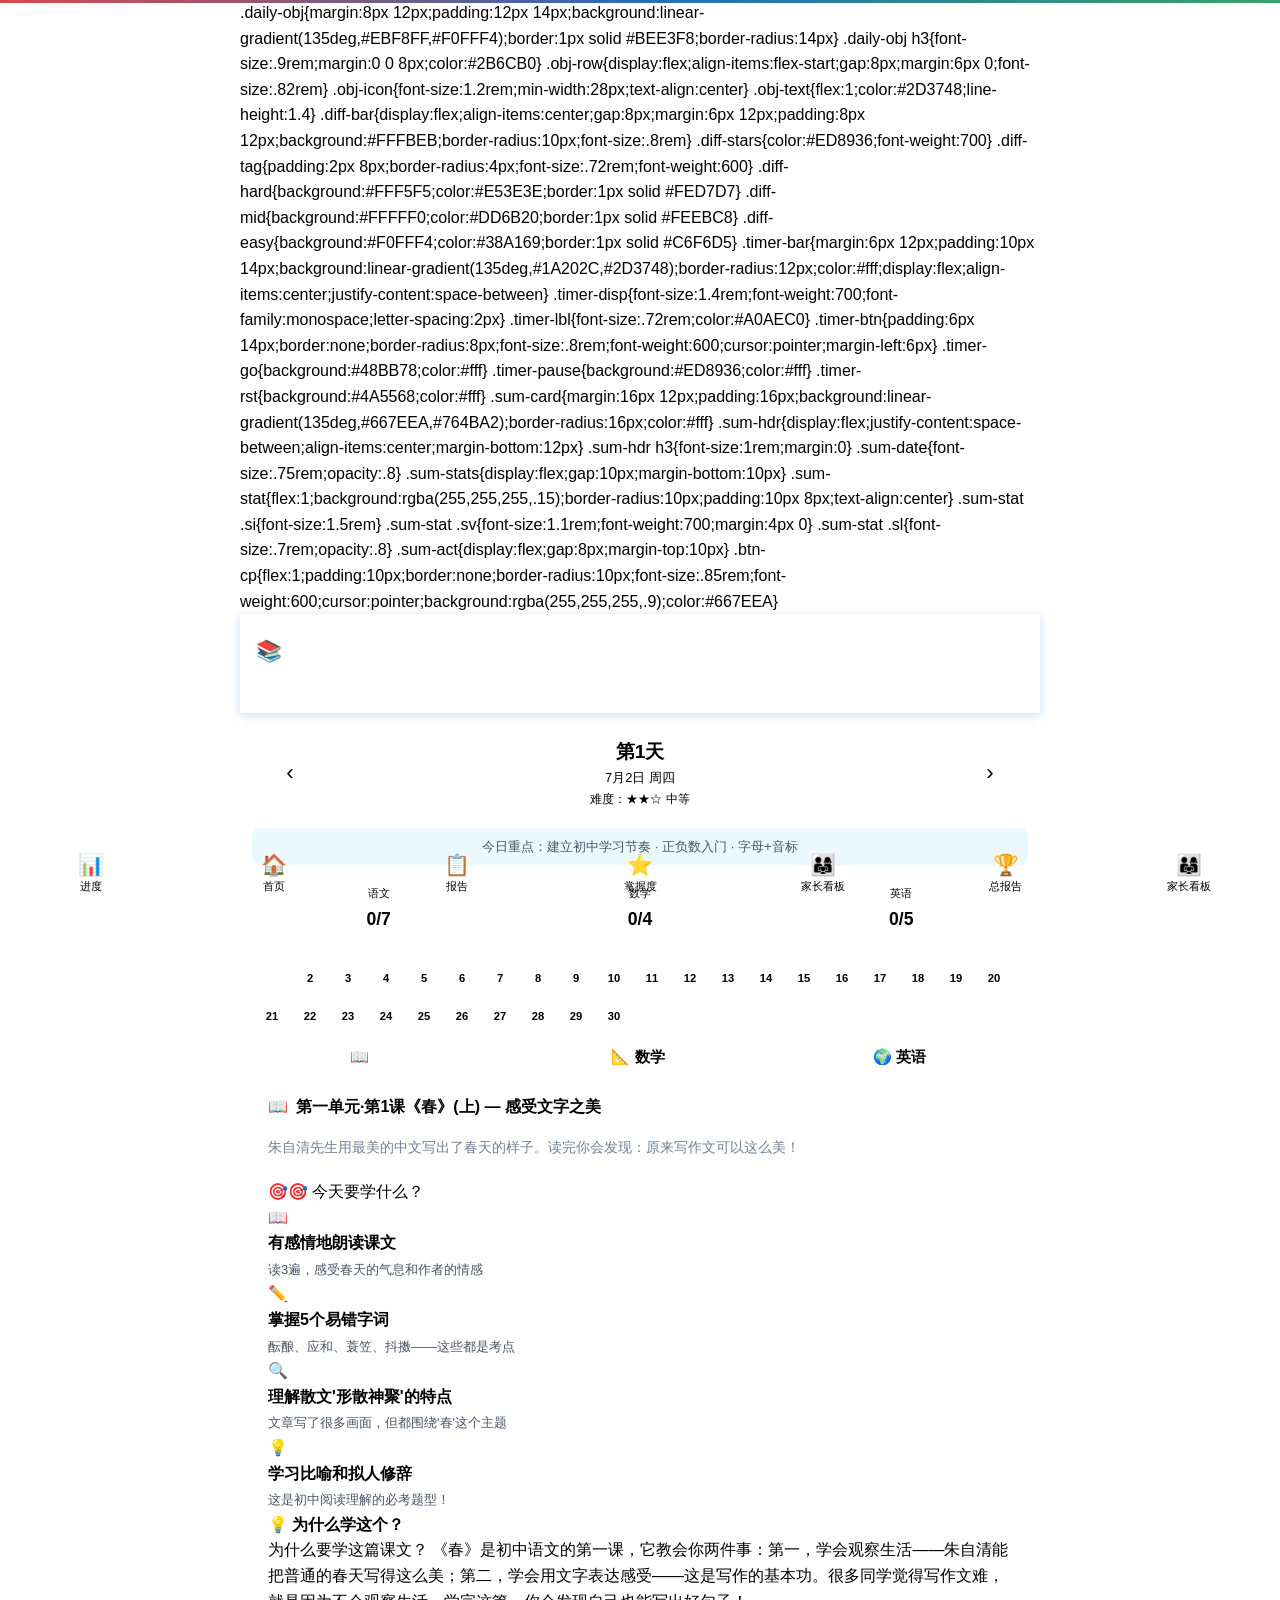
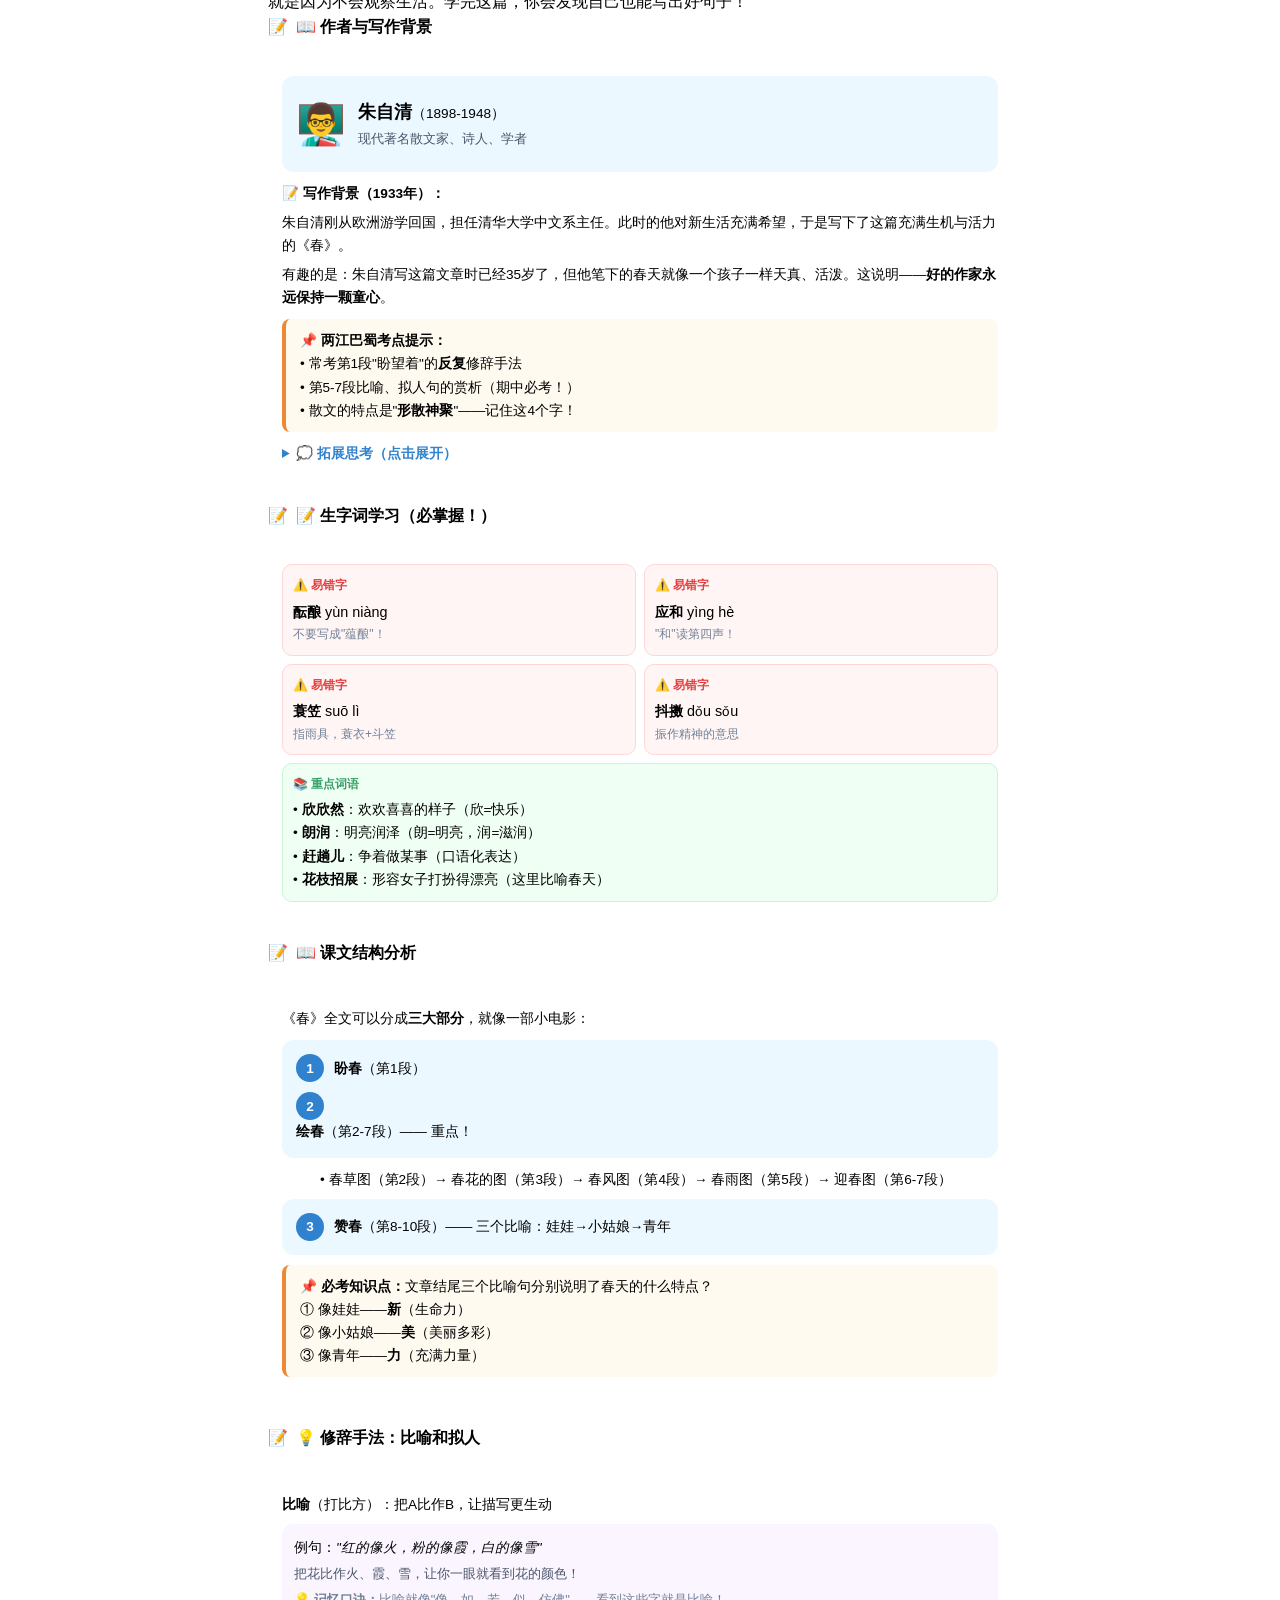
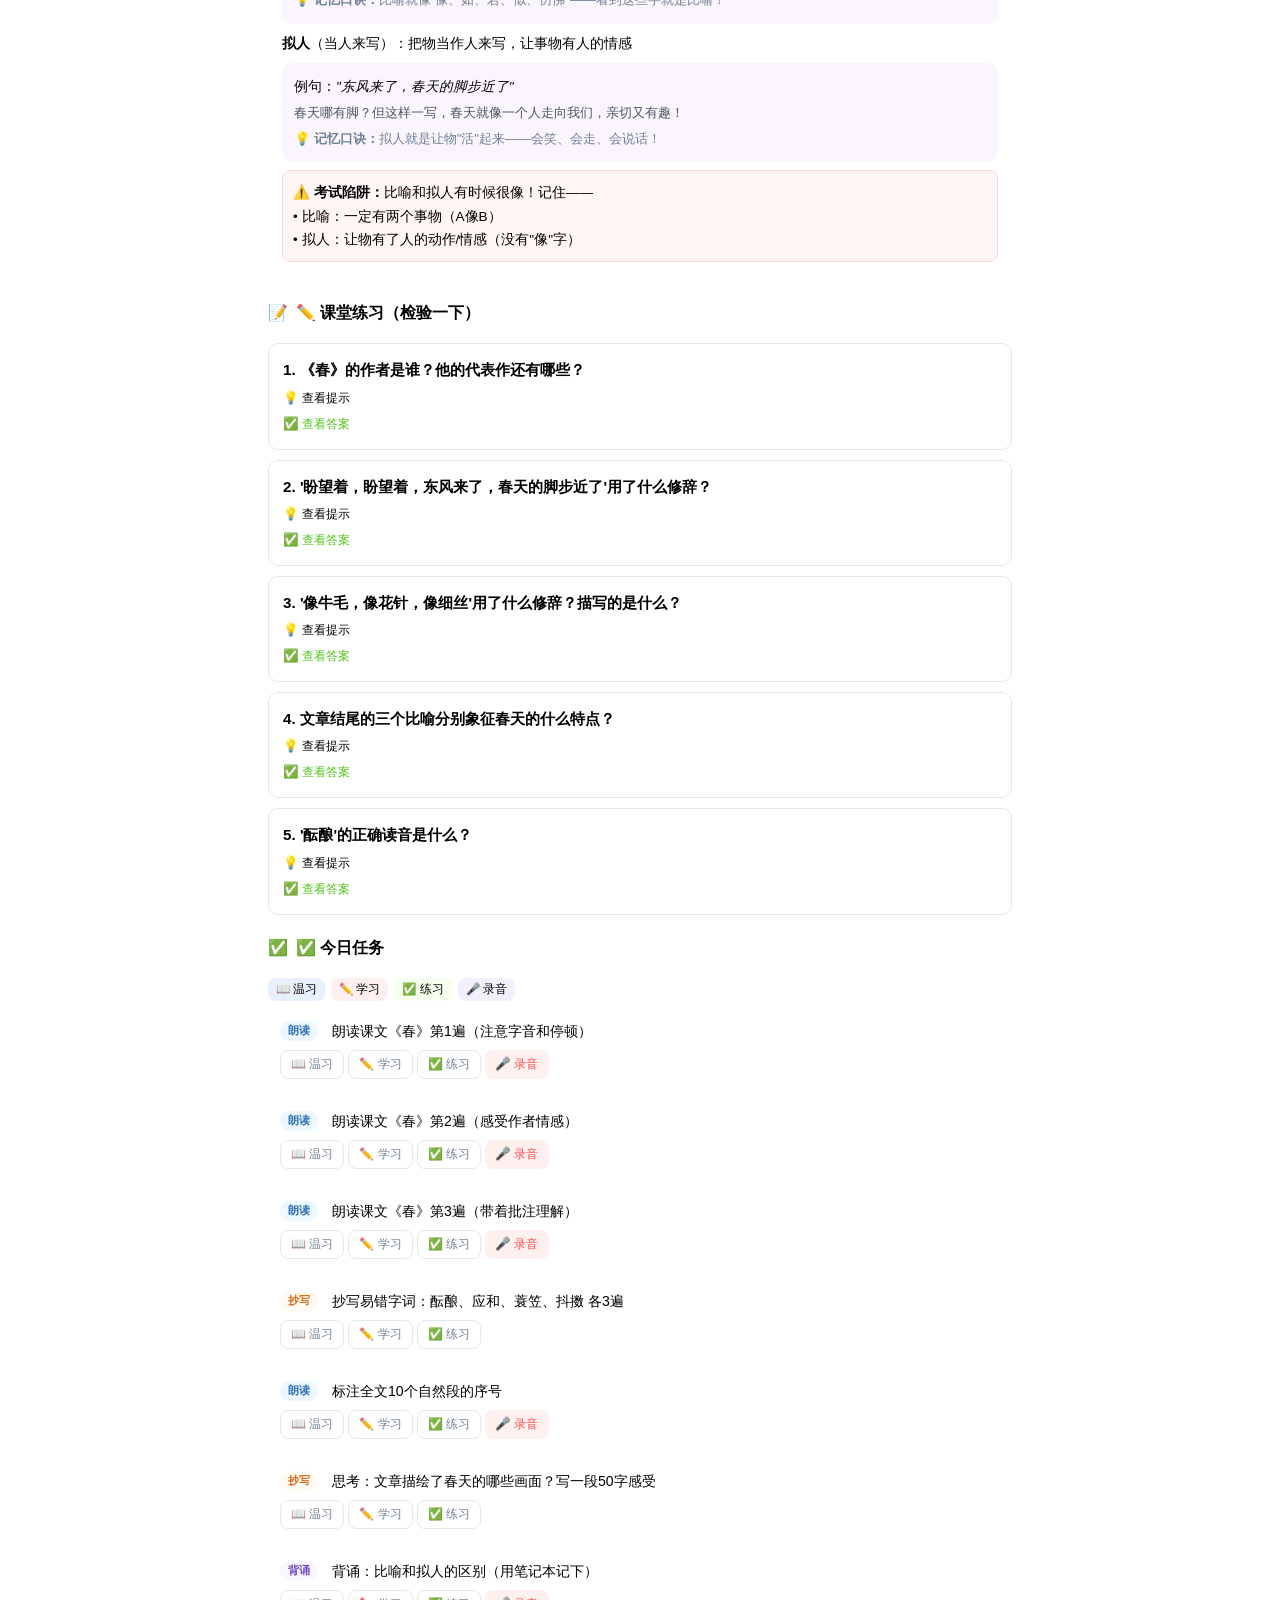
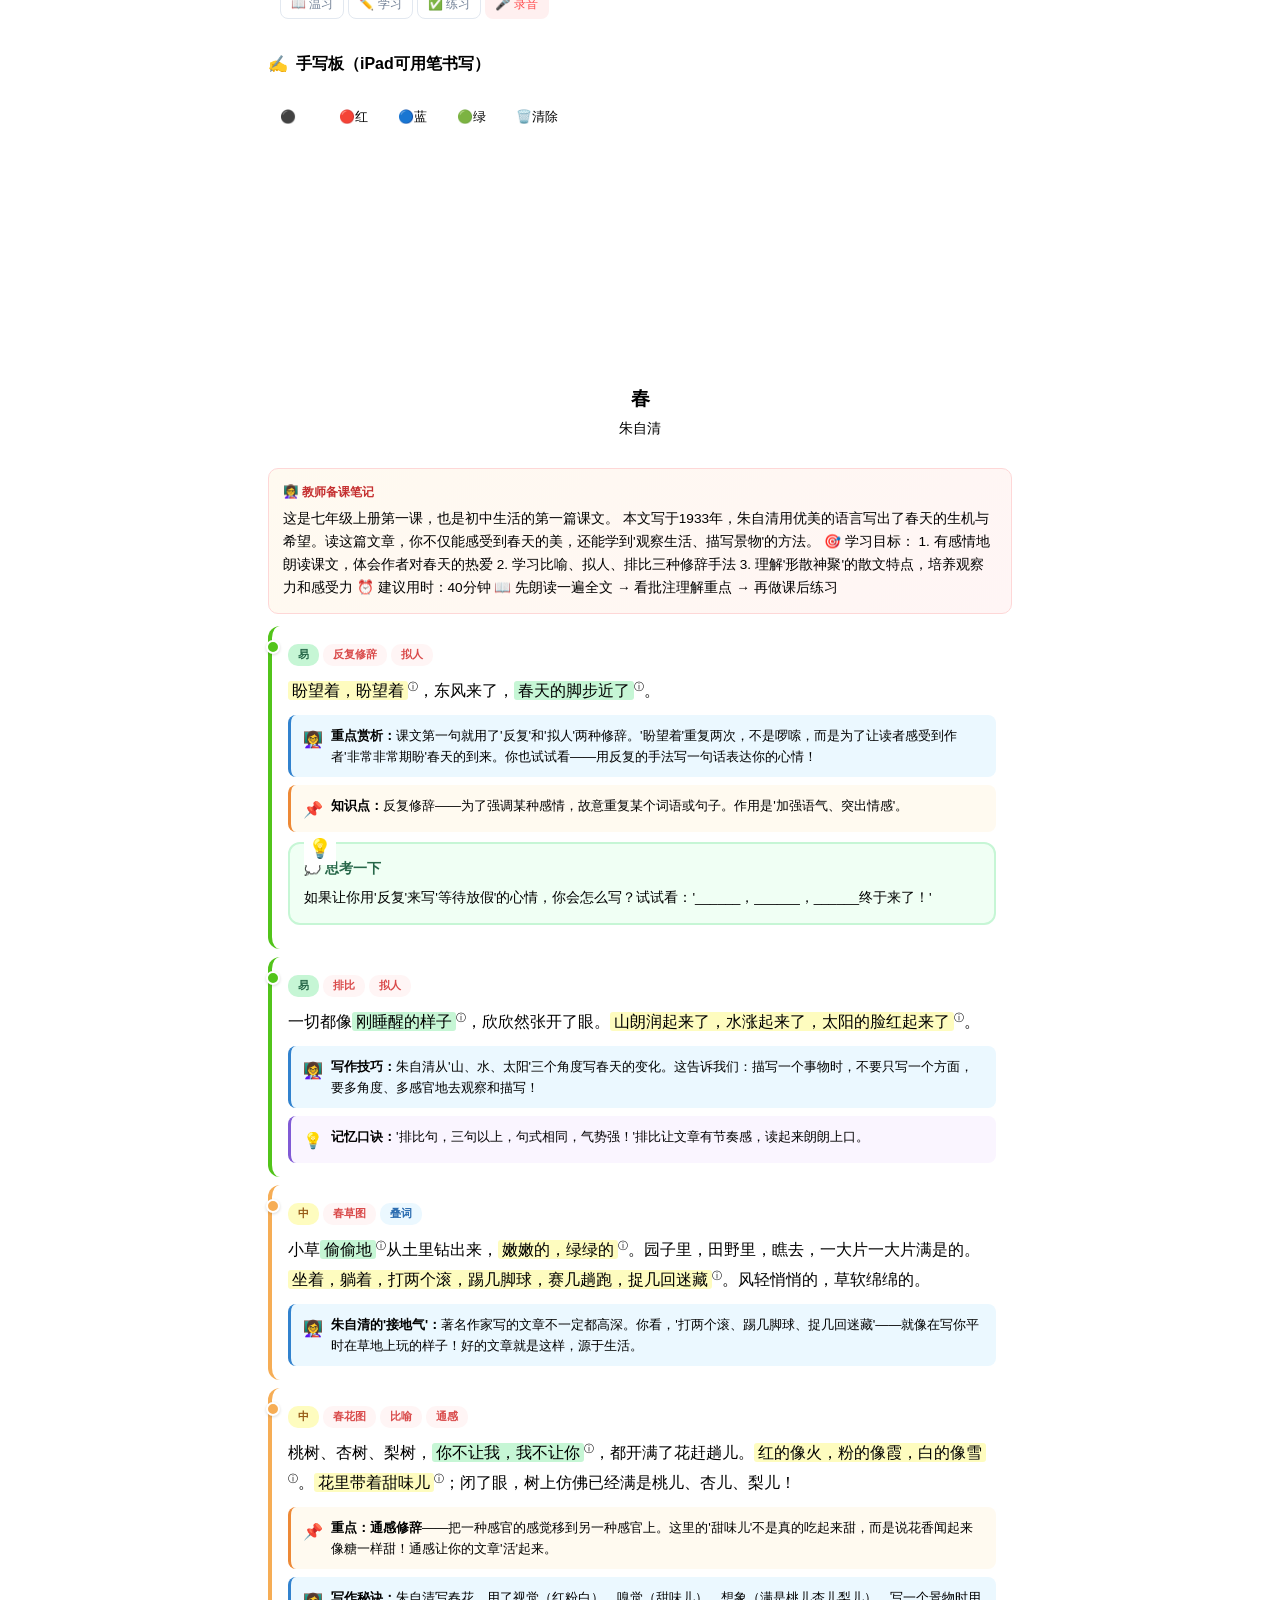
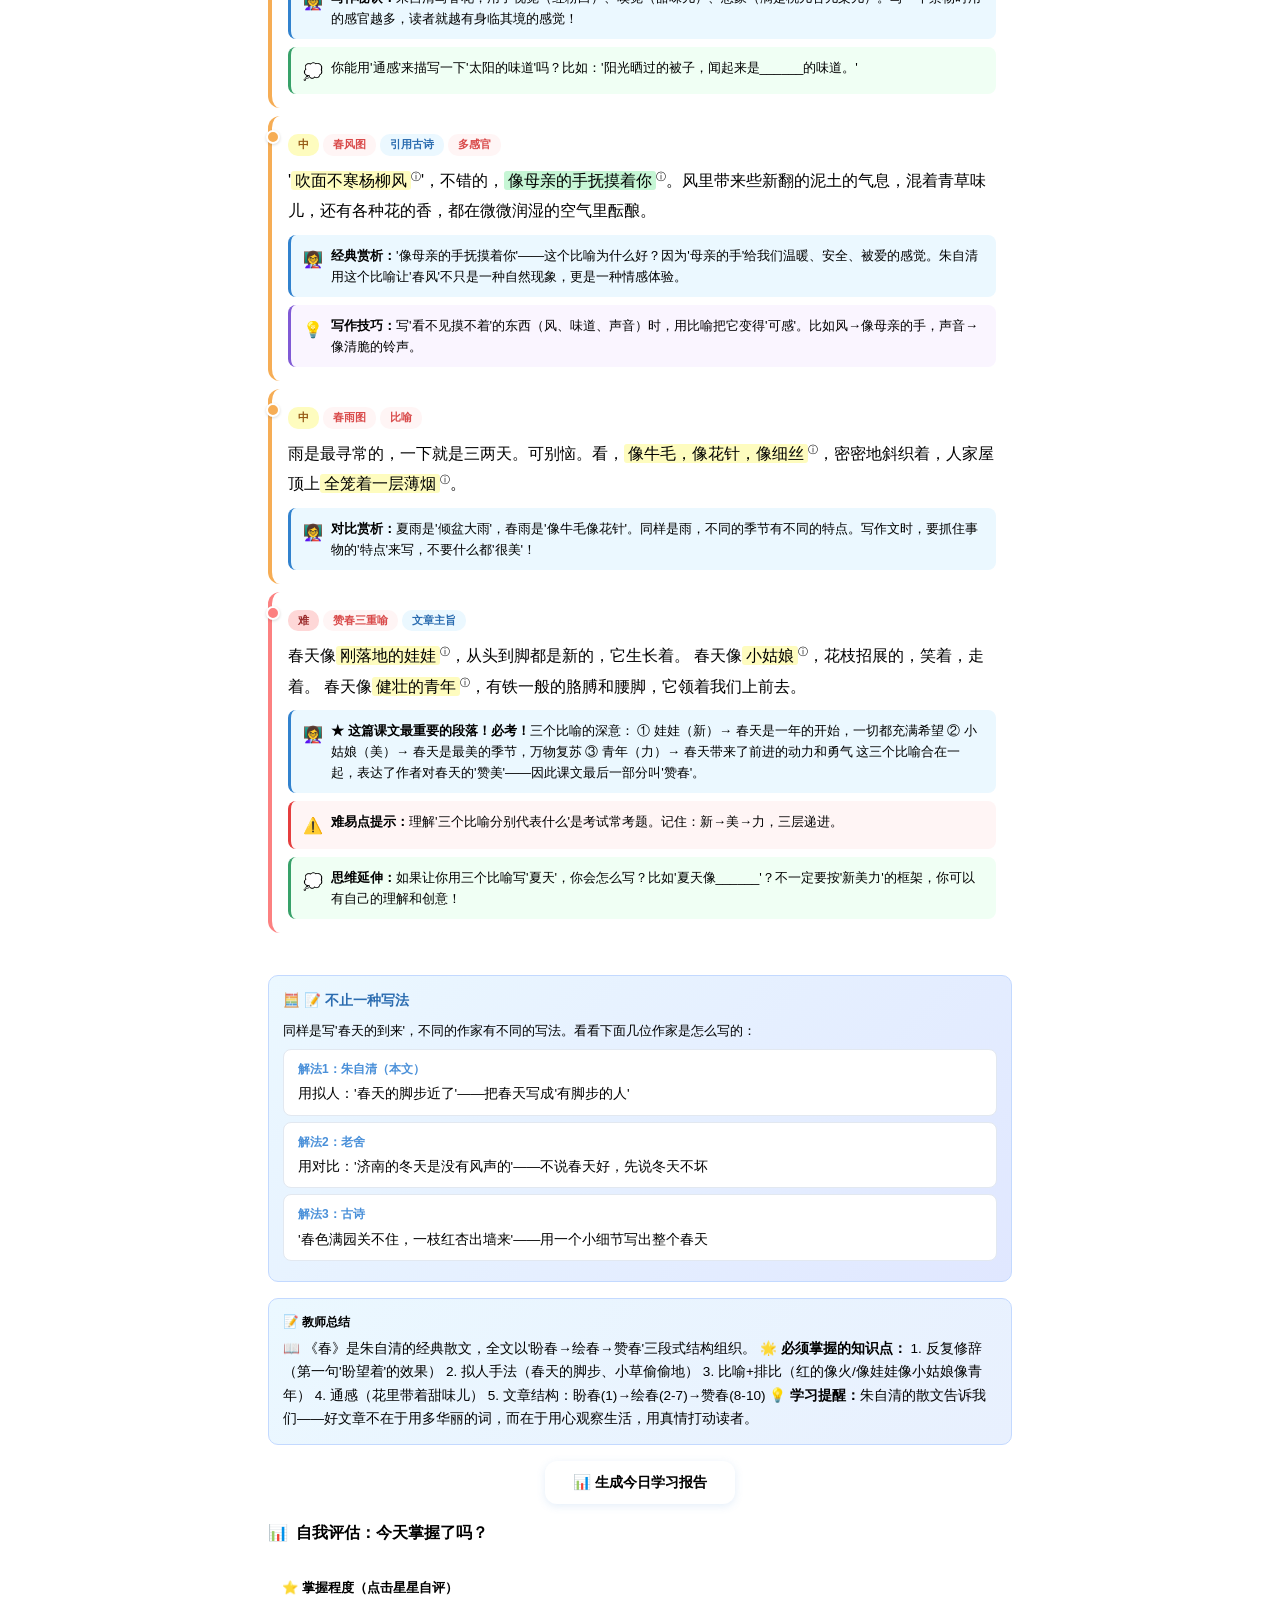
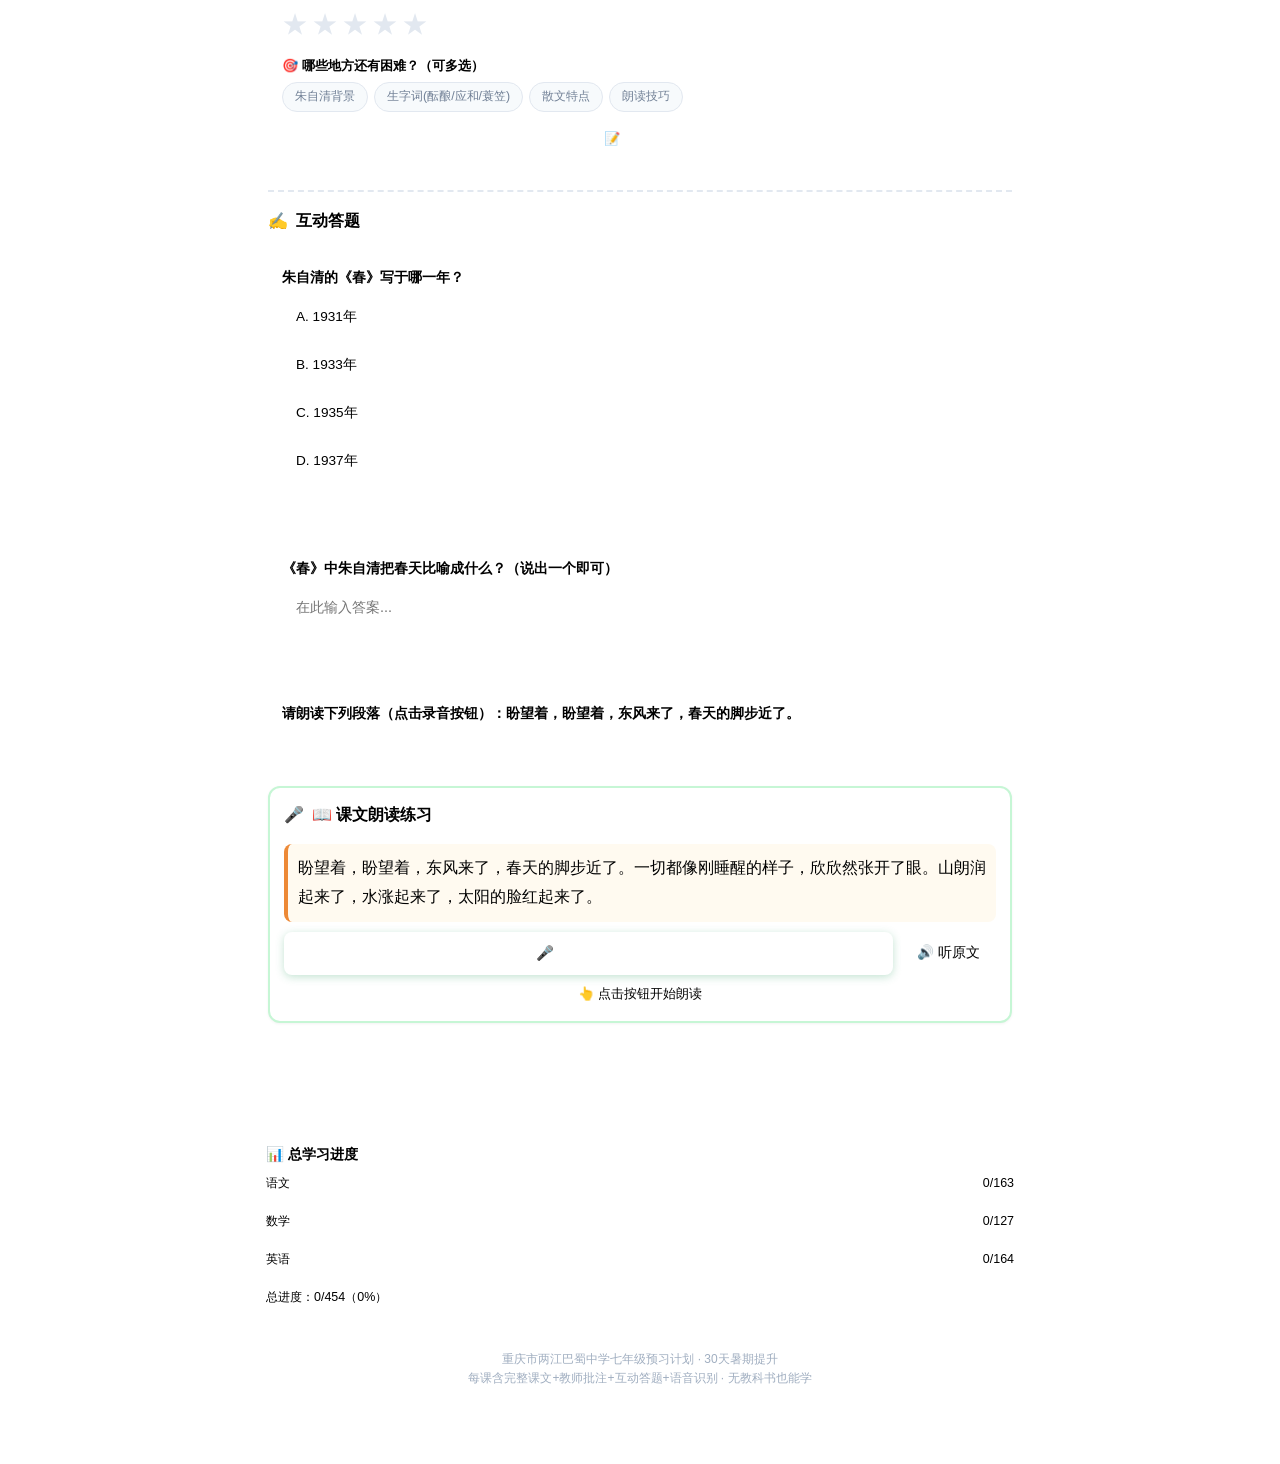
==== commit 07e0ccd2: "feat: objectives card, difficulty badge, timer, summary - no renderDay conflict" ====
--- a/index.html
+++ b/index.html
@@ -517,6 +517,37 @@
 .study-tip .text .strong { font-weight: 700; }
 
 </style>
+
+.daily-obj{margin:8px 12px;padding:12px 14px;background:linear-gradient(135deg,#EBF8FF,#F0FFF4);border:1px solid #BEE3F8;border-radius:14px}
+.daily-obj h3{font-size:.9rem;margin:0 0 8px;color:#2B6CB0}
+.obj-row{display:flex;align-items:flex-start;gap:8px;margin:6px 0;font-size:.82rem}
+.obj-icon{font-size:1.2rem;min-width:28px;text-align:center}
+.obj-text{flex:1;color:#2D3748;line-height:1.4}
+.diff-bar{display:flex;align-items:center;gap:8px;margin:6px 12px;padding:8px 12px;background:#FFFBEB;border-radius:10px;font-size:.8rem}
+.diff-stars{color:#ED8936;font-weight:700}
+.diff-tag{padding:2px 8px;border-radius:4px;font-size:.72rem;font-weight:600}
+.diff-hard{background:#FFF5F5;color:#E53E3E;border:1px solid #FED7D7}
+.diff-mid{background:#FFFFF0;color:#DD6B20;border:1px solid #FEEBC8}
+.diff-easy{background:#F0FFF4;color:#38A169;border:1px solid #C6F6D5}
+.timer-bar{margin:6px 12px;padding:10px 14px;background:linear-gradient(135deg,#1A202C,#2D3748);border-radius:12px;color:#fff;display:flex;align-items:center;justify-content:space-between}
+.timer-disp{font-size:1.4rem;font-weight:700;font-family:monospace;letter-spacing:2px}
+.timer-lbl{font-size:.72rem;color:#A0AEC0}
+.timer-btn{padding:6px 14px;border:none;border-radius:8px;font-size:.8rem;font-weight:600;cursor:pointer;margin-left:6px}
+.timer-go{background:#48BB78;color:#fff}
+.timer-pause{background:#ED8936;color:#fff}
+.timer-rst{background:#4A5568;color:#fff}
+.sum-card{margin:16px 12px;padding:16px;background:linear-gradient(135deg,#667EEA,#764BA2);border-radius:16px;color:#fff}
+.sum-hdr{display:flex;justify-content:space-between;align-items:center;margin-bottom:12px}
+.sum-hdr h3{font-size:1rem;margin:0}
+.sum-date{font-size:.75rem;opacity:.8}
+.sum-stats{display:flex;gap:10px;margin-bottom:10px}
+.sum-stat{flex:1;background:rgba(255,255,255,.15);border-radius:10px;padding:10px 8px;text-align:center}
+.sum-stat .si{font-size:1.5rem}
+.sum-stat .sv{font-size:1.1rem;font-weight:700;margin:4px 0}
+.sum-stat .sl{font-size:.7rem;opacity:.8}
+.sum-act{display:flex;gap:8px;margin-top:10px}
+.btn-cp{flex:1;padding:10px;border:none;border-radius:10px;font-size:.85rem;font-weight:600;cursor:pointer;background:rgba(255,255,255,.9);color:#667EEA}
+
 <style>
 ﻿/* ========================================
    增强动画 & 可视化组件
@@ -1357,6 +1388,12 @@
 </div>
 
 <div class="day-selector" id="daySelector"></div>
+
+<div class="daily-obj" id="dObj" style="display:none"><h3>🎯 今日学习目标</h3><div id="objC"></div></div>
+<div class="diff-bar" id="dBar" style="display:none"><span>⚡</span><span id="dLabel"></span><span class="diff-stars" id="dStars"></span><span id="dTags"></span></div>
+<div class="timer-bar" id="tBar" style="display:none"><div><div class="timer-lbl">⏱ 今日学习时长</div><div class="timer-disp" id="tDisp">00:00:00</div></div><div><button class="timer-btn timer-go" id="tGo">▶ 开始</button><button class="timer-btn timer-rst" id="tRst">↺</button></div></div>
+<div class="sum-card" id="sCard" style="display:none"><div class="sum-hdr"><h3>📊 今日总结</h3><div class="sum-date" id="sDate"></div></div><div class="sum-stats"><div class="sum-stat"><div class="si">⏱</div><div class="sv" id="sTime">0h 0m</div><div class="sl">学习时长</div></div><div class="sum-stat"><div class="si">✅</div><div class="sv" id="sTask">0/0</div><div class="sl">完成任务</div></div><div class="sum-stat"><div class="si">📖</div><div class="sv" id="sSub">0/3</div><div class="sl">已学科目</div></div></div><div class="sum-act"><button class="btn-cp" id="btnCp">📸 复制总结发给家长</button></div></div>
+
 
 <div class="subject-tabs" id="subjectTabs">
   <button class="subject-tab chinese active">📖 语文</button>
@@ -9813,6 +9850,41 @@
 })();
 
 </script>
+
+<script>
+var ST={s:0,r:false,t:null,
+i:function(){var x=localStorage.getItem("st_"+App.currentDay);if(x)this.s=parseInt(x)||0;this.u();document.getElementById("tBar").style.display="flex"},
+t:function(){this.r?this.p():this.g()},
+g:function(){this.r=true;var b=document.getElementById("tGo");b.textContent="⏸ 暂停";b.className="timer-btn timer-pause";var z=this;this.t=setInterval(function(){z.s++;z.u();localStorage.setItem("st_"+App.currentDay,z.s);us()},1000)},
+p:function(){this.r=false;var b=document.getElementById("tGo");b.textContent="▶ 开始";b.className="timer-btn timer-go";if(this.t)clearInterval(this.t);localStorage.setItem("st_"+App.currentDay,this.s)},
+r:function(){if(confirm("确定重置计时？")){this.s=0;this.u();localStorage.setItem("st_"+App.currentDay,0);us()}},
+u:function(){var h=Math.floor(this.s/3600),m=Math.floor((this.s%3600)/60),s=this.s%60,p=function(n){return n<10?"0"+n:n};document.getElementById("tDisp").textContent=p(h)+":"+p(m)+":"+p(s)}
+};
+function re(){
+var d=App.currentDay,dd=App.getDayData(d);if(!dd)return;
+var sub=[{k:"chinese",i:"📖",n:"语文"},{k:"math",i:"📐",n:"数学"},{k:"english",i:"🌍",n:"英语"}],oh="";
+for(var j=0;j<sub.length;j++){var sd=dd.subjects[sub[j].k];if(!sd)continue;var os=null;for(var q=0;q<sd.sections.length;q++){if(sd.sections[q].type==="objectives"){os=sd.sections[q];break}}var ot=os&&os.items?os.items.map(function(x){return x.label}).join("；"):(sd.preview||"学习今日"+sub[j].n+"内容");oh+='<div class="obj-row"><div class="obj-icon">'+sub[j].i+'</div><div class="obj-text"><strong>'+sub[j].n+"：</strong>"+ot+"</div></div>"}
+document.getElementById("objC").innerHTML=oh;document.getElementById("dObj").style.display="block";
+var diff=dd.difficulty||"中等",stars="★★☆",tc="diff-mid";
+if(diff.indexOf("较难")>=0||diff.indexOf("难")>=0){stars="★★★";tc="diff-hard"}else if(diff.indexOf("易")>=0){stars="★☆☆";tc="diff-easy"}
+document.getElementById("dStars").textContent=stars;document.getElementById("dLabel").textContent="今日难度：";document.getElementById("dTags").innerHTML='<span class="diff-tag '+tc+'">'+diff+'</span> <span style="font-size:0.75rem;color:#718096;">重点：'+(dd.focus||"")+"</span>";document.getElementById("dBar").style.display="flex";
+ST.p();ST.i();us()
+}
+function us(){
+var d=App.currentDay,dd=App.getDayData(d);if(!dd)return;
+var tt=0,dt=0,ds=0,sub=["chinese","math","english"];
+for(var j=0;j<sub.length;j++){var sd=dd.subjects[sub[j]];if(!sd)continue;var st=0;for(var q=0;q<sd.sections.length;q++){if(sd.sections[q].type==="task"&&sd.sections[q].tasks)st+=sd.sections[q].tasks.length}tt+=st;if(App.progress&&App.progress[d]&&App.progress[d][sub[j]]){if(App.progress[d][sub[j]].length>0)ds++;dt+=App.progress[d][sub[j]].length}}
+var h=Math.floor(ST.s/3600),m=Math.floor((ST.s%3600)/60);document.getElementById("sTime").textContent=h+"h "+m+"m";document.getElementById("sTask").textContent=dt+"/"+tt;document.getElementById("sSub").textContent=ds+"/3";document.getElementById("sDate").textContent=dd.date||"";document.getElementById("sCard").style.display="block"
+}
+setTimeout(function(){
+var b1=document.getElementById("tGo"),b2=document.getElementById("tRst"),b3=document.getElementById("btnCp");
+if(b1)b1.onclick=function(){ST.t()};if(b2)b2.onclick=function(){ST.r()};
+if(b3)b3.onclick=function(){var d=App.currentDay,t="📊 暑期学习第"+d+"天\n⏱ "+document.getElementById("sTime").textContent+"\n✅ "+document.getElementById("sTask").textContent+"\n📖 "+document.getElementById("sSub").textContent+"科\n📚 两江巴蜀中学七年级预习";if(navigator.clipboard){navigator.clipboard.writeText(t).then(function(){alert("✅ 已复制！微信粘贴发给家长")})}else{alert(t)}};
+// Poll every 3 seconds for day change
+setInterval(function(){if(App.currentDay!==ST._day){ST._day=App.currentDay;re()}},3000);
+},300);
+</script>
+
 </body>
 </html>
 
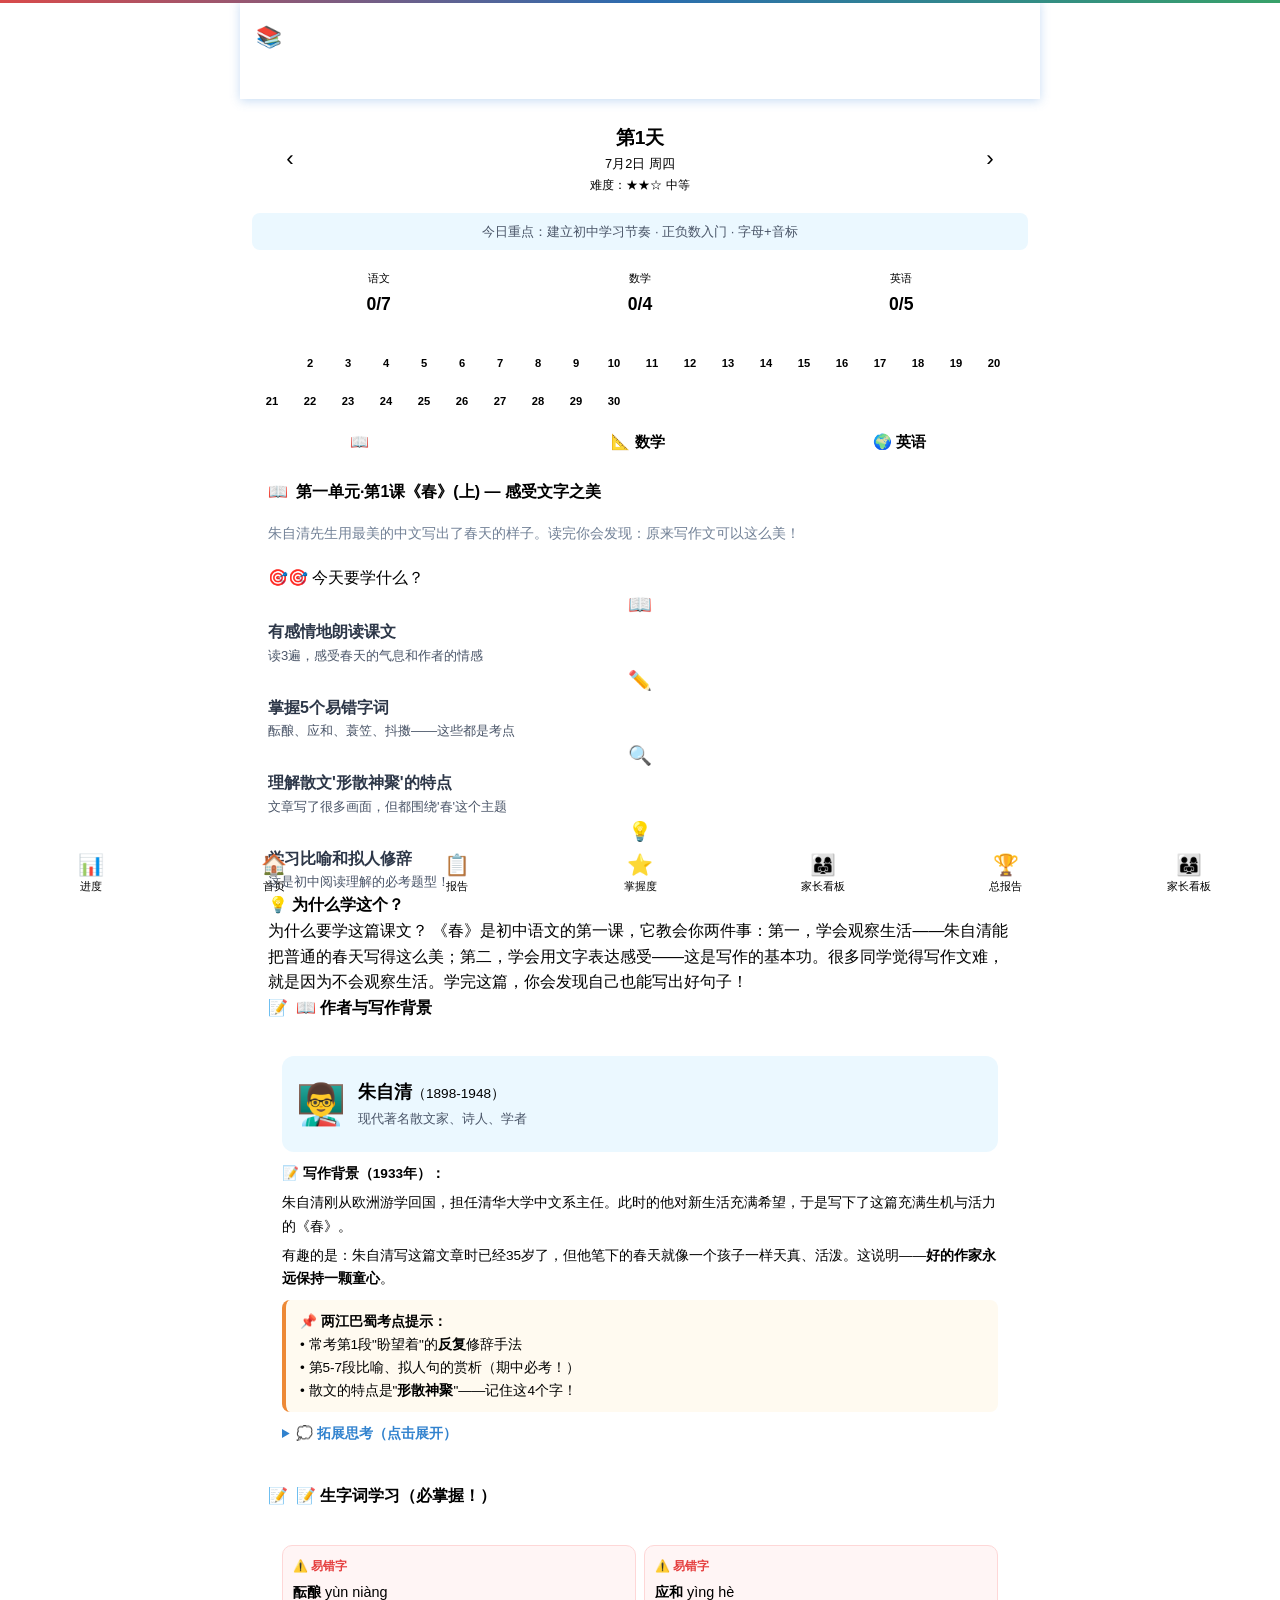
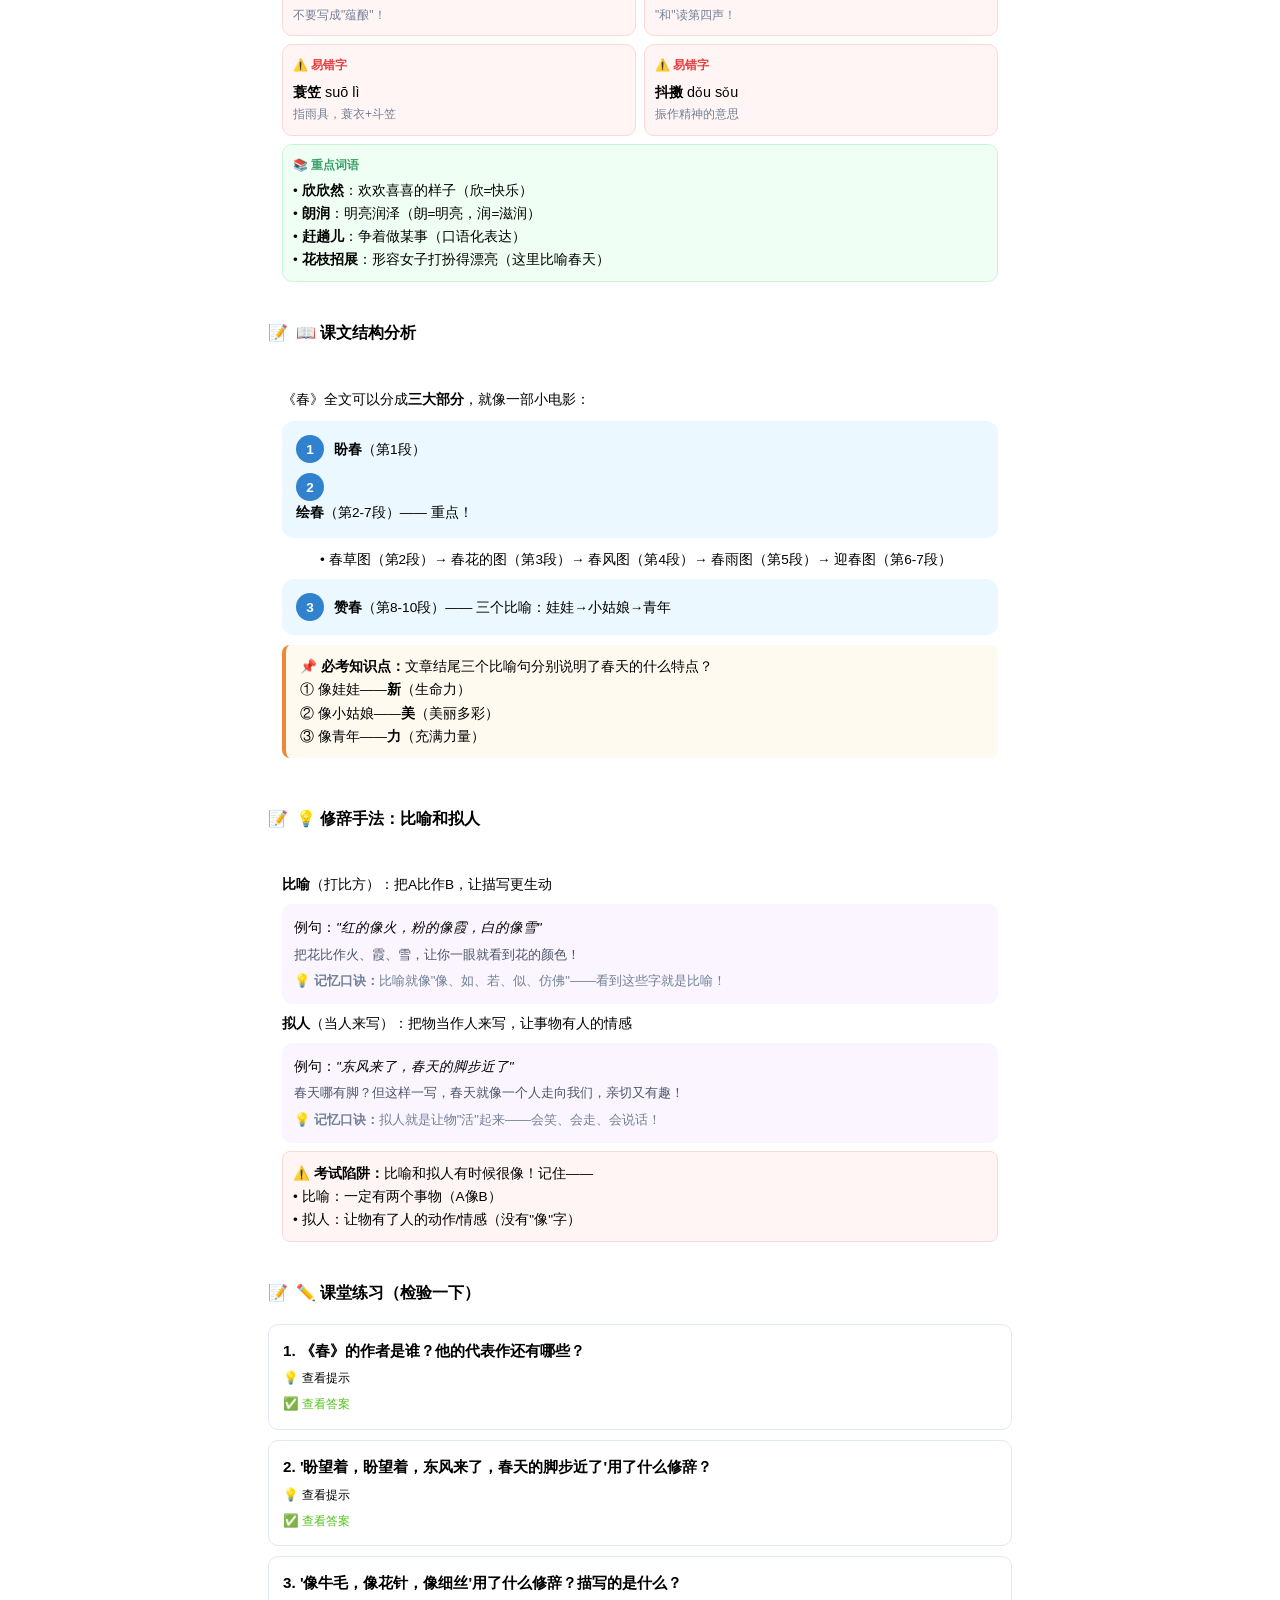
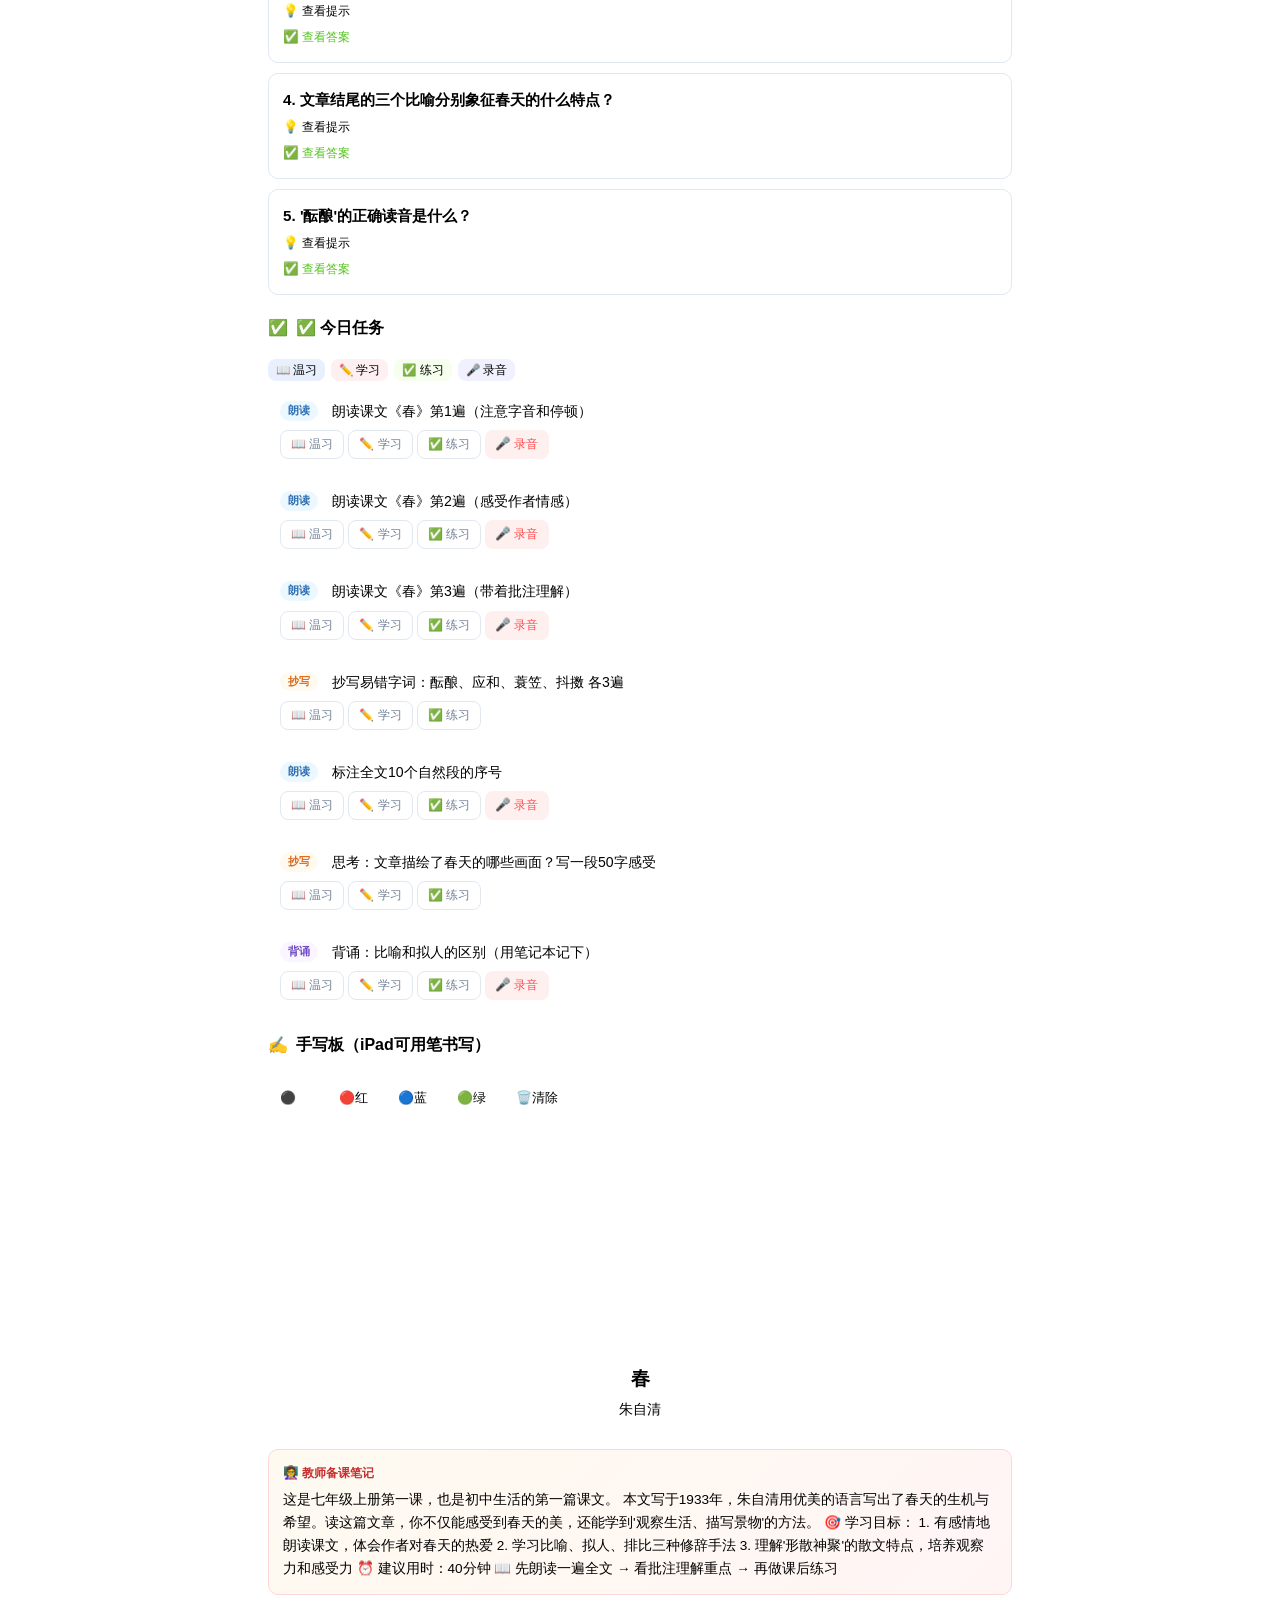
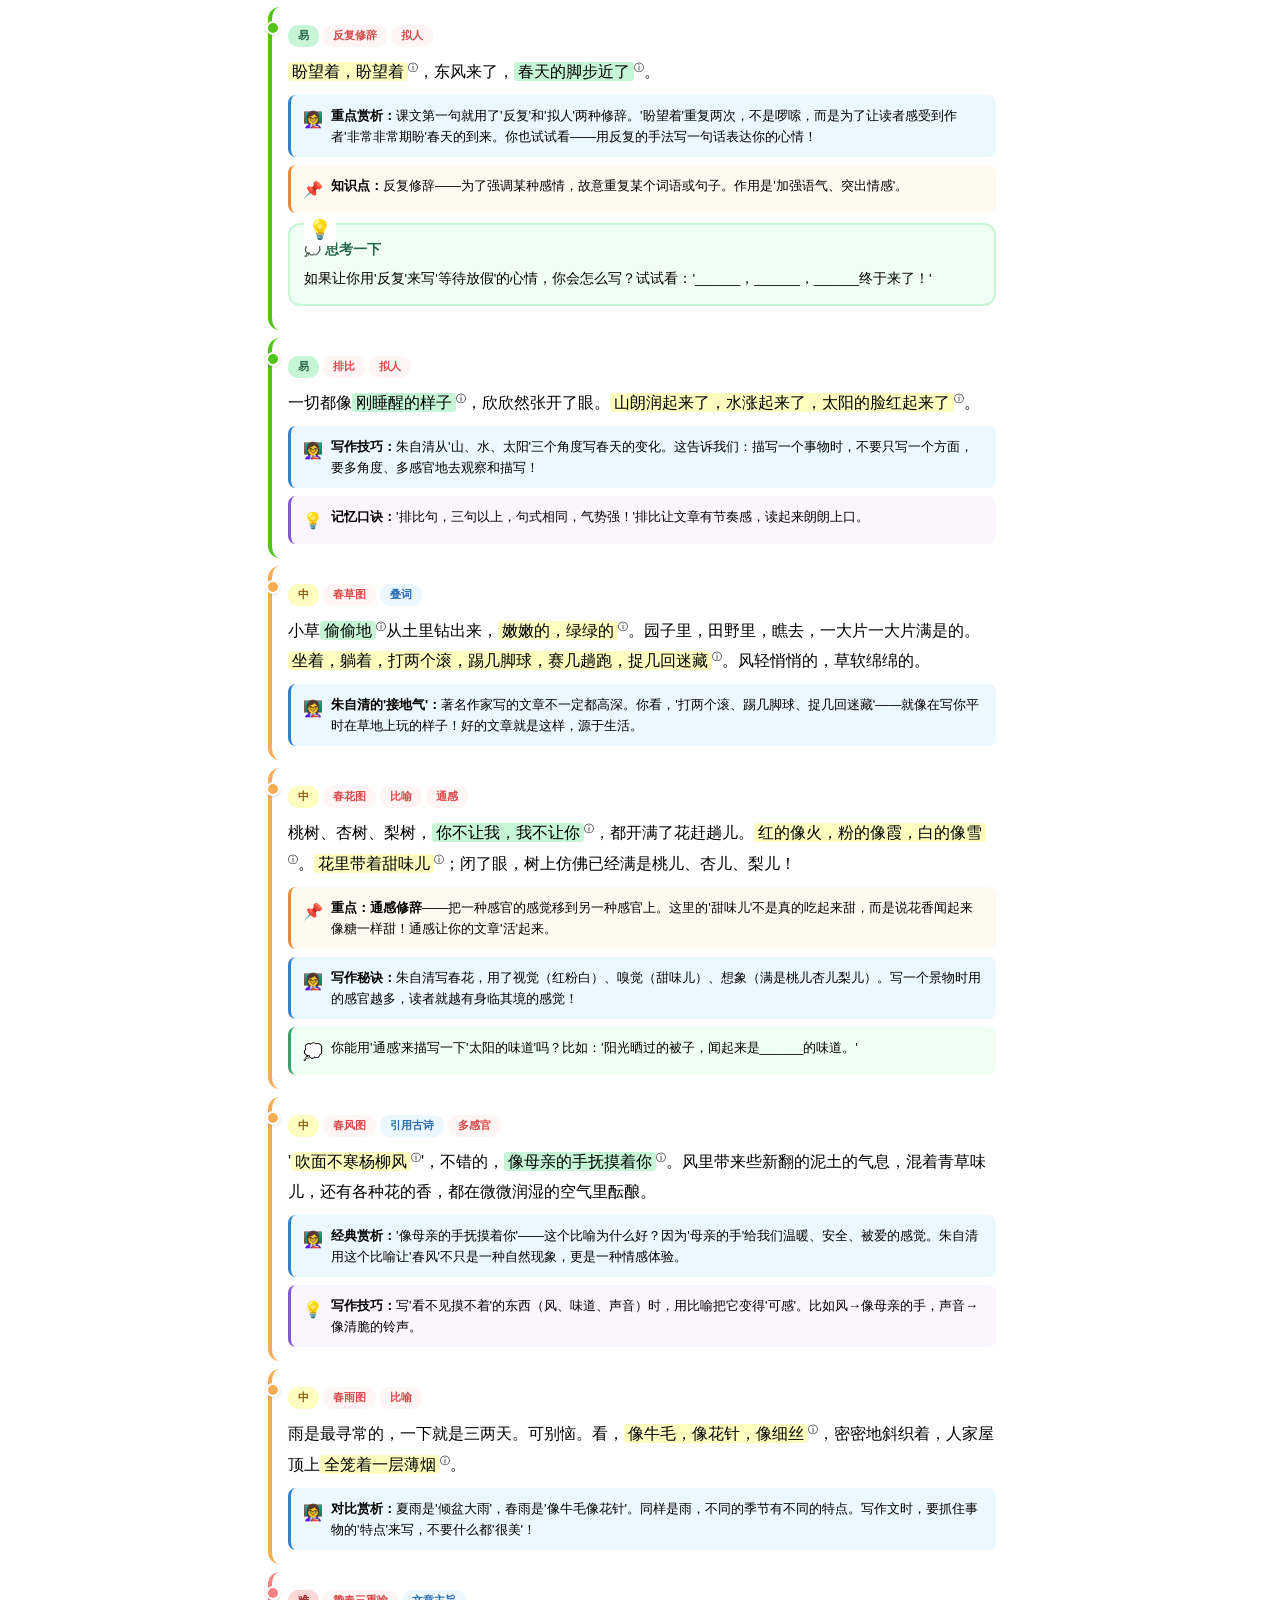
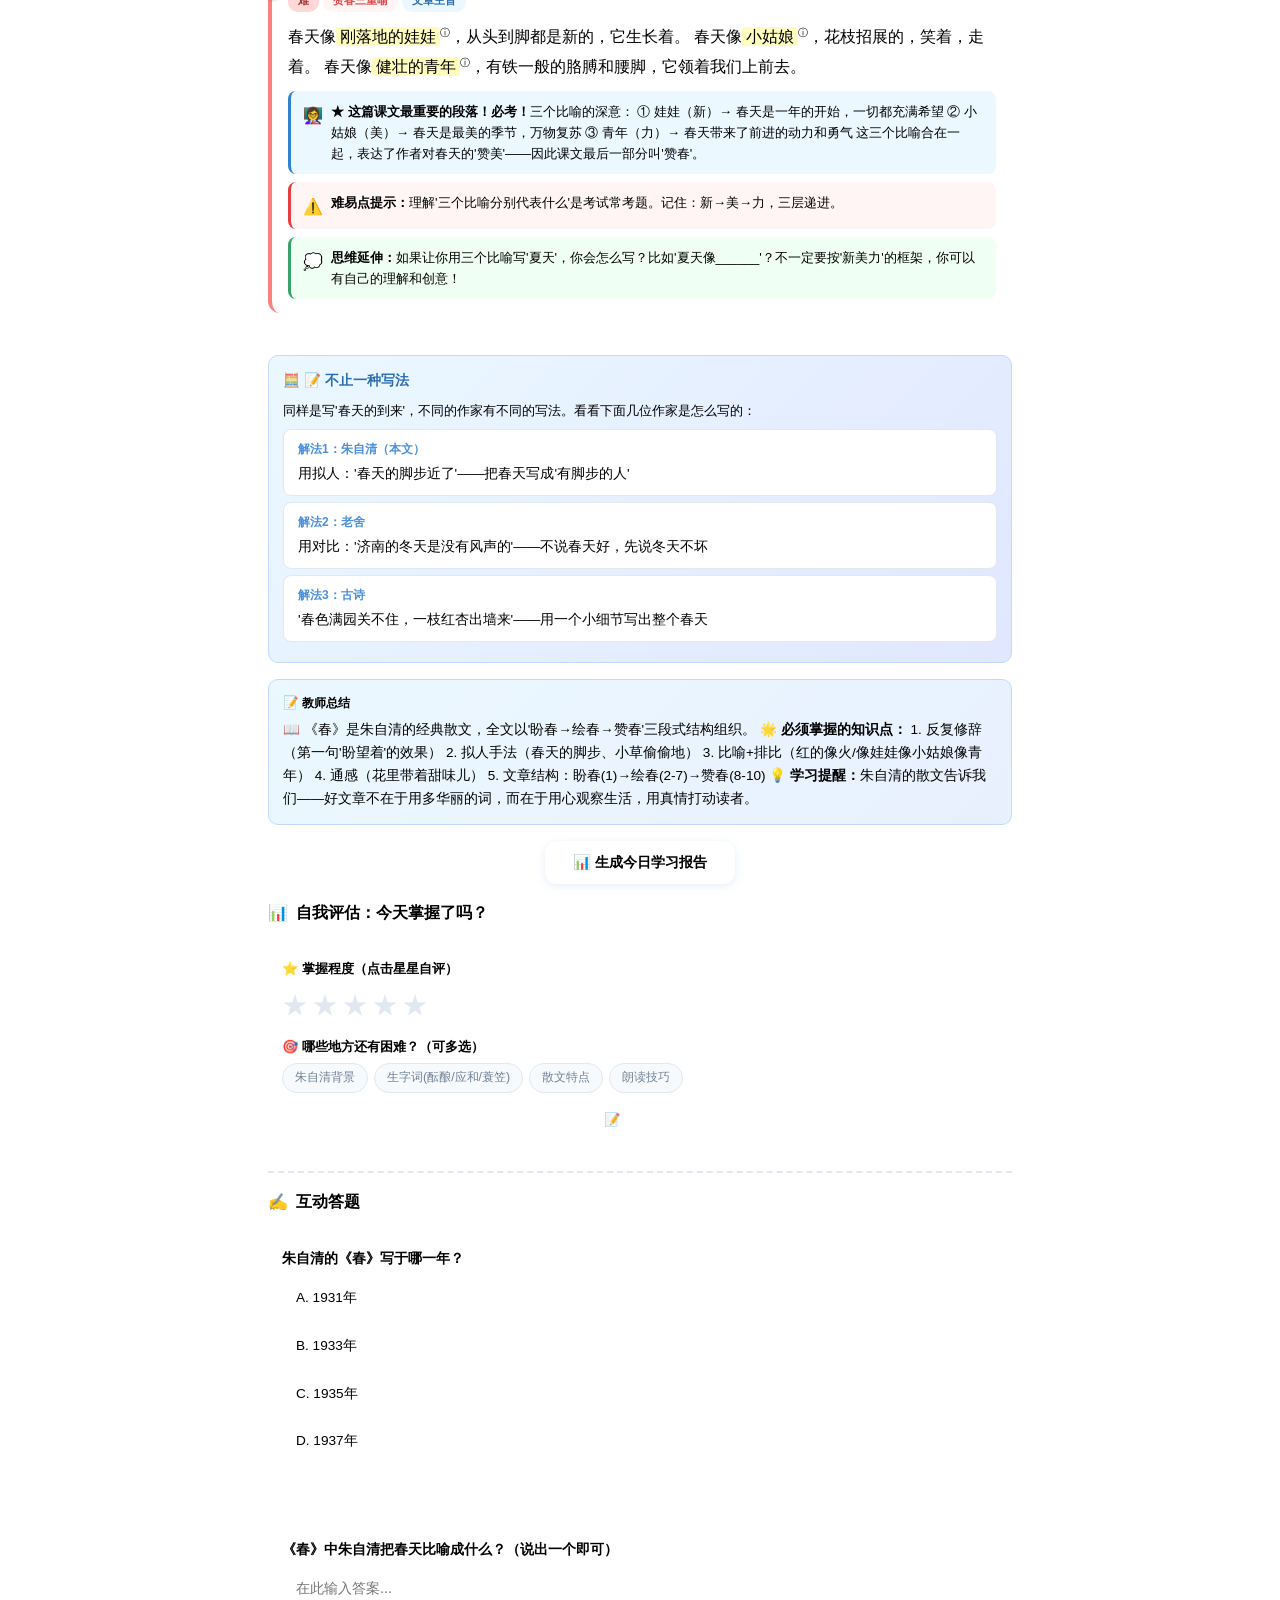
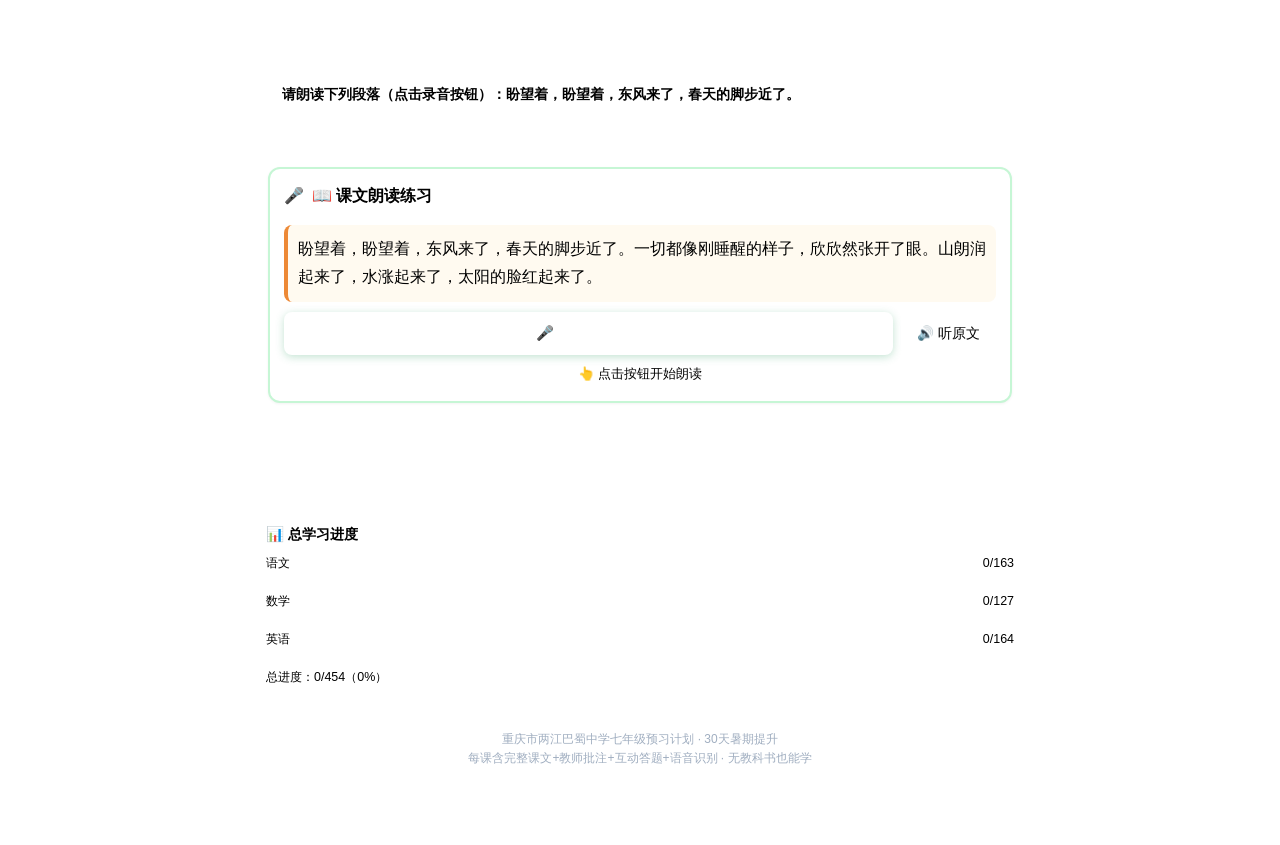
==== commit bd37ef23: "fix: wrap injected CSS in <style> tag" ====
--- a/index.html
+++ b/index.html
@@ -1,4 +1,4 @@
-﻿<!DOCTYPE html>
+<!DOCTYPE html>
 <html lang="zh-CN">
 <head>
 <meta charset="UTF-8">
@@ -518,6 +518,7 @@
 
 </style>
 
+<style>
 .daily-obj{margin:8px 12px;padding:12px 14px;background:linear-gradient(135deg,#EBF8FF,#F0FFF4);border:1px solid #BEE3F8;border-radius:14px}
 .daily-obj h3{font-size:.9rem;margin:0 0 8px;color:#2B6CB0}
 .obj-row{display:flex;align-items:flex-start;gap:8px;margin:6px 0;font-size:.82rem}
@@ -547,6 +548,7 @@
 .sum-stat .sl{font-size:.7rem;opacity:.8}
 .sum-act{display:flex;gap:8px;margin-top:10px}
 .btn-cp{flex:1;padding:10px;border:none;border-radius:10px;font-size:.85rem;font-weight:600;cursor:pointer;background:rgba(255,255,255,.9);color:#667EEA}
+</style>
 
 <style>
 ﻿/* ========================================
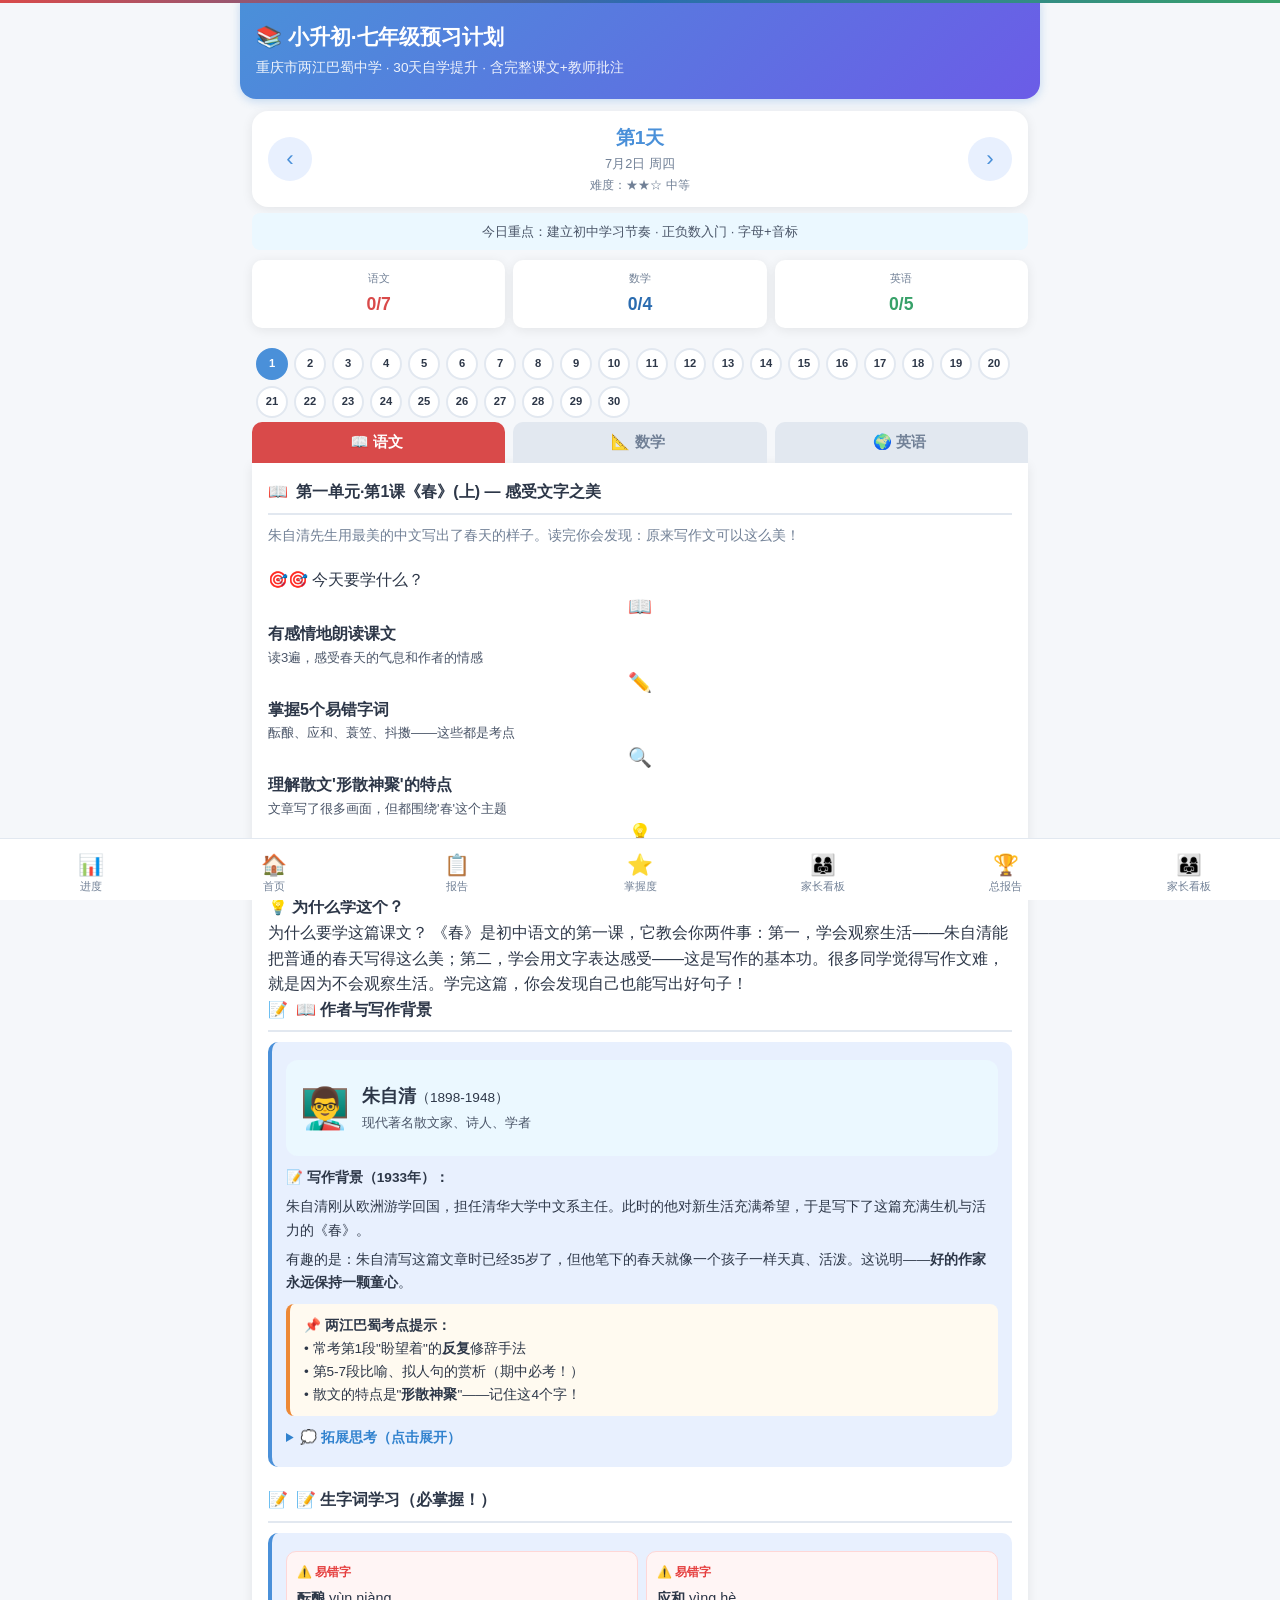
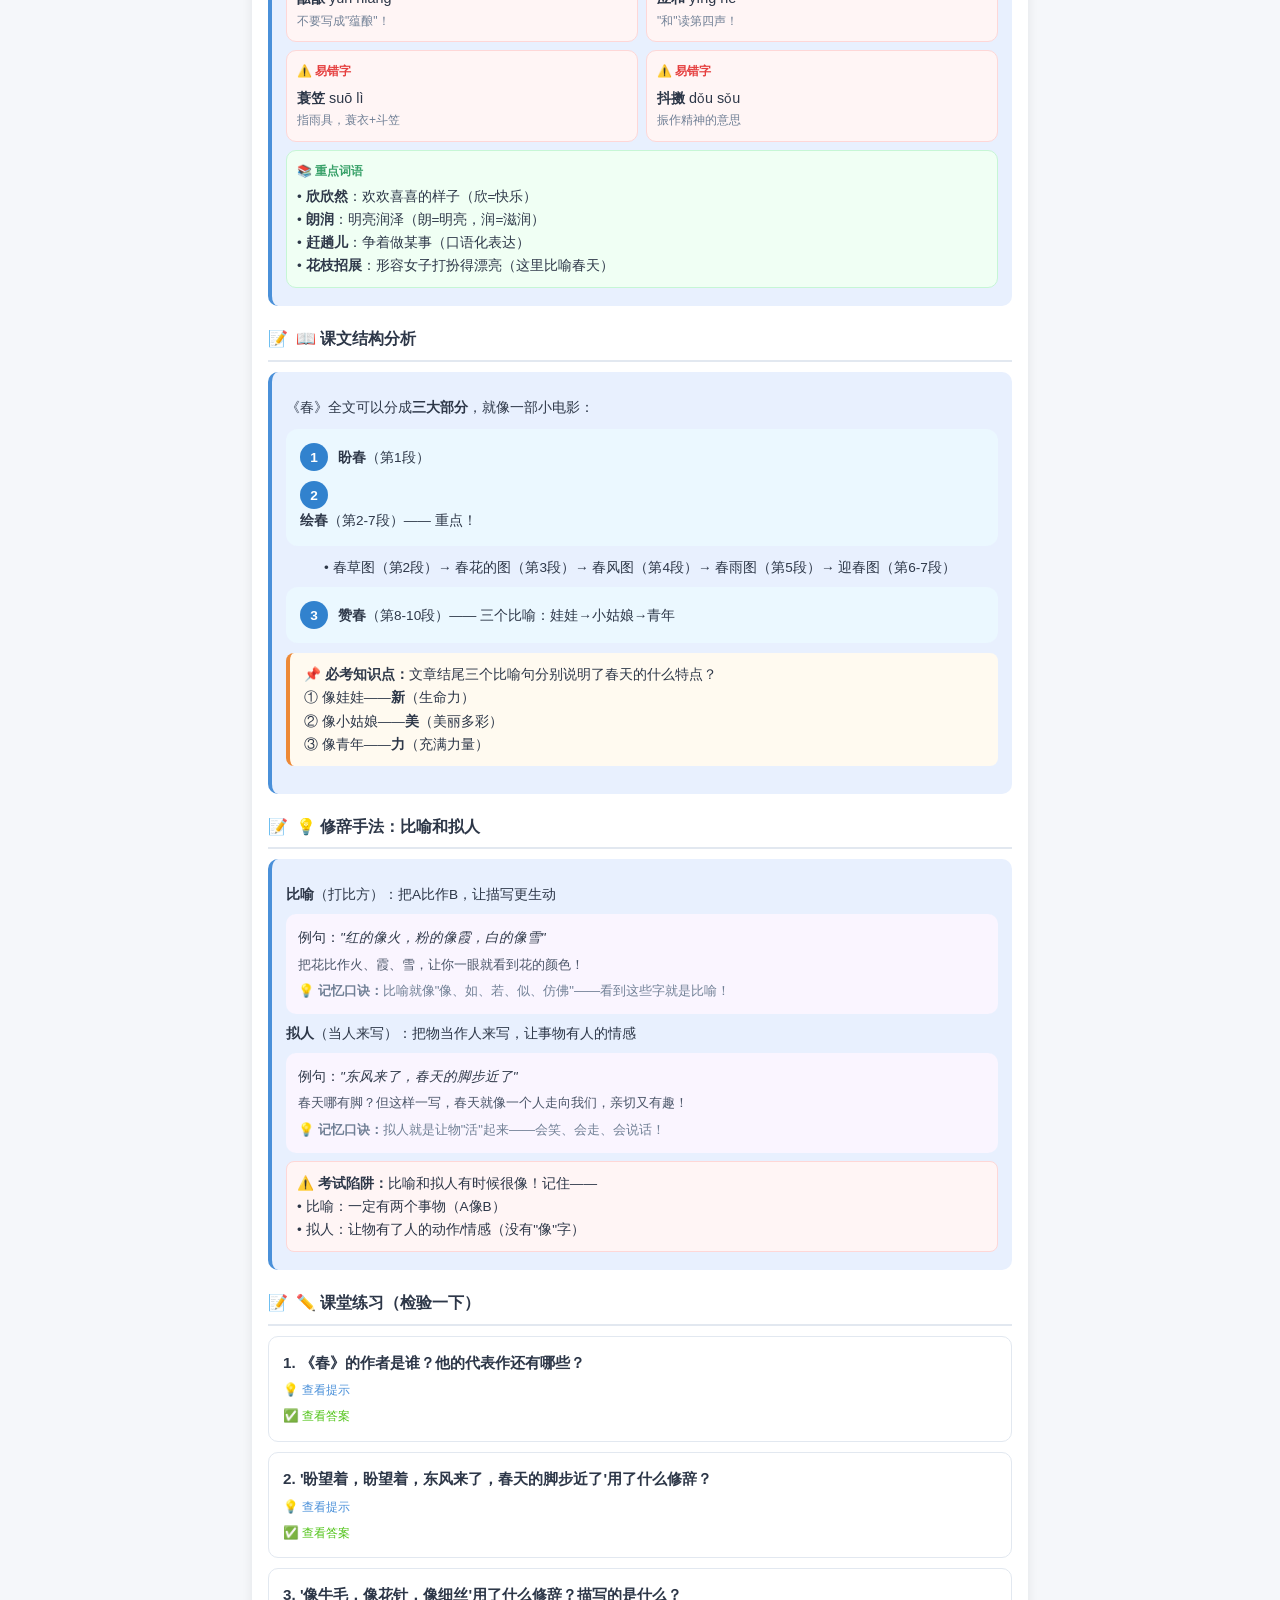
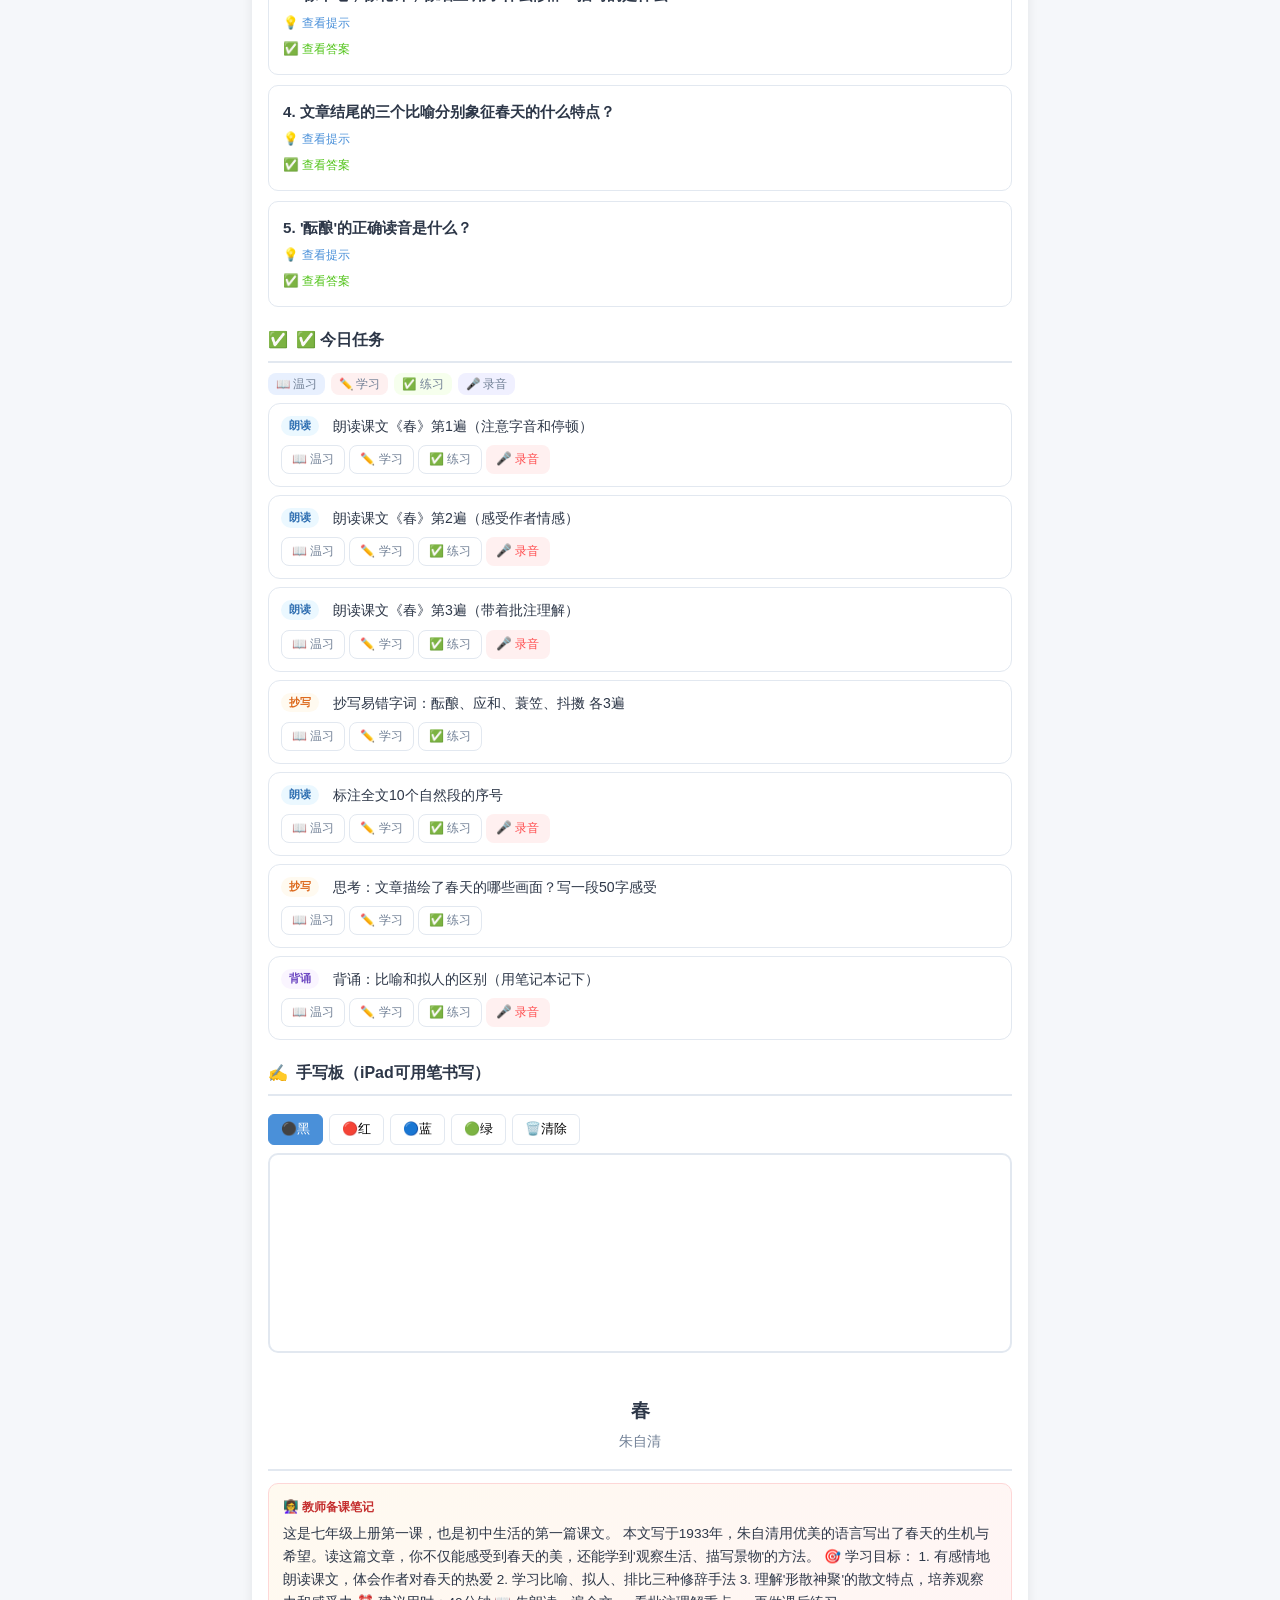
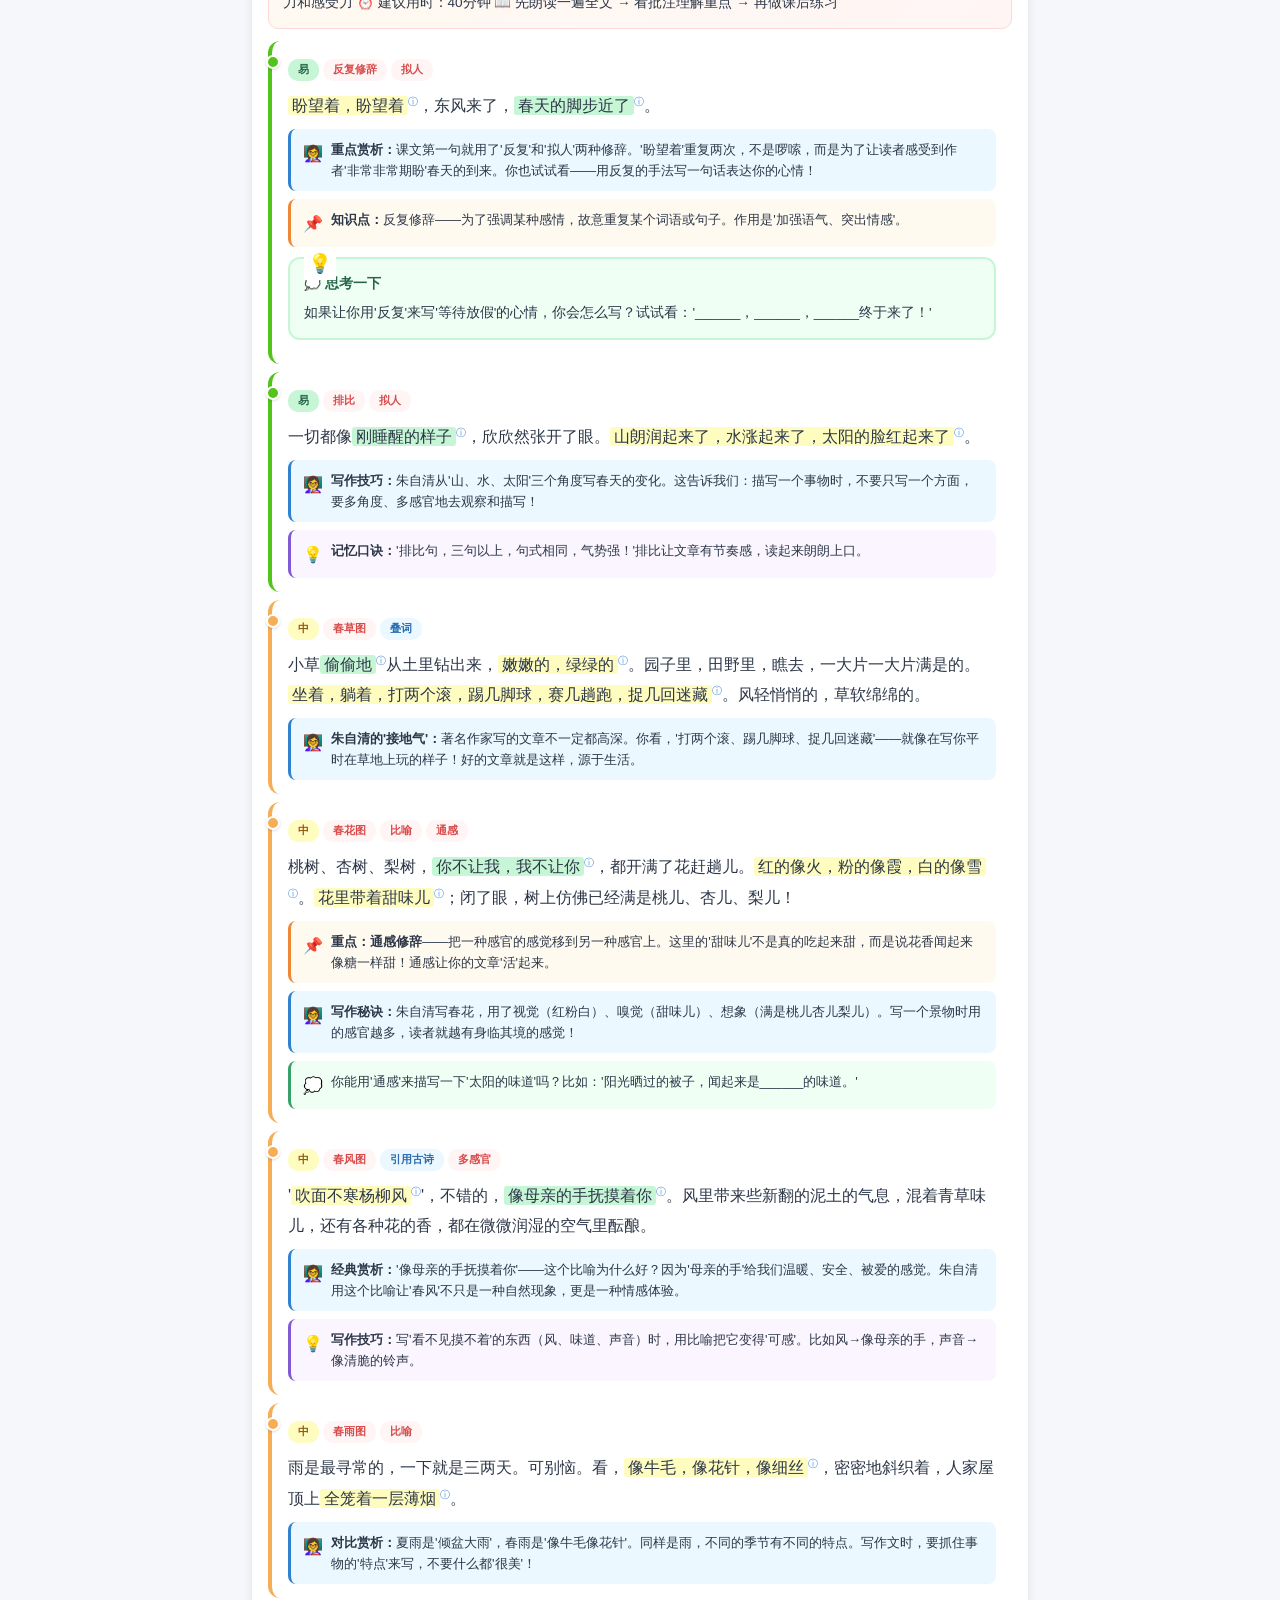
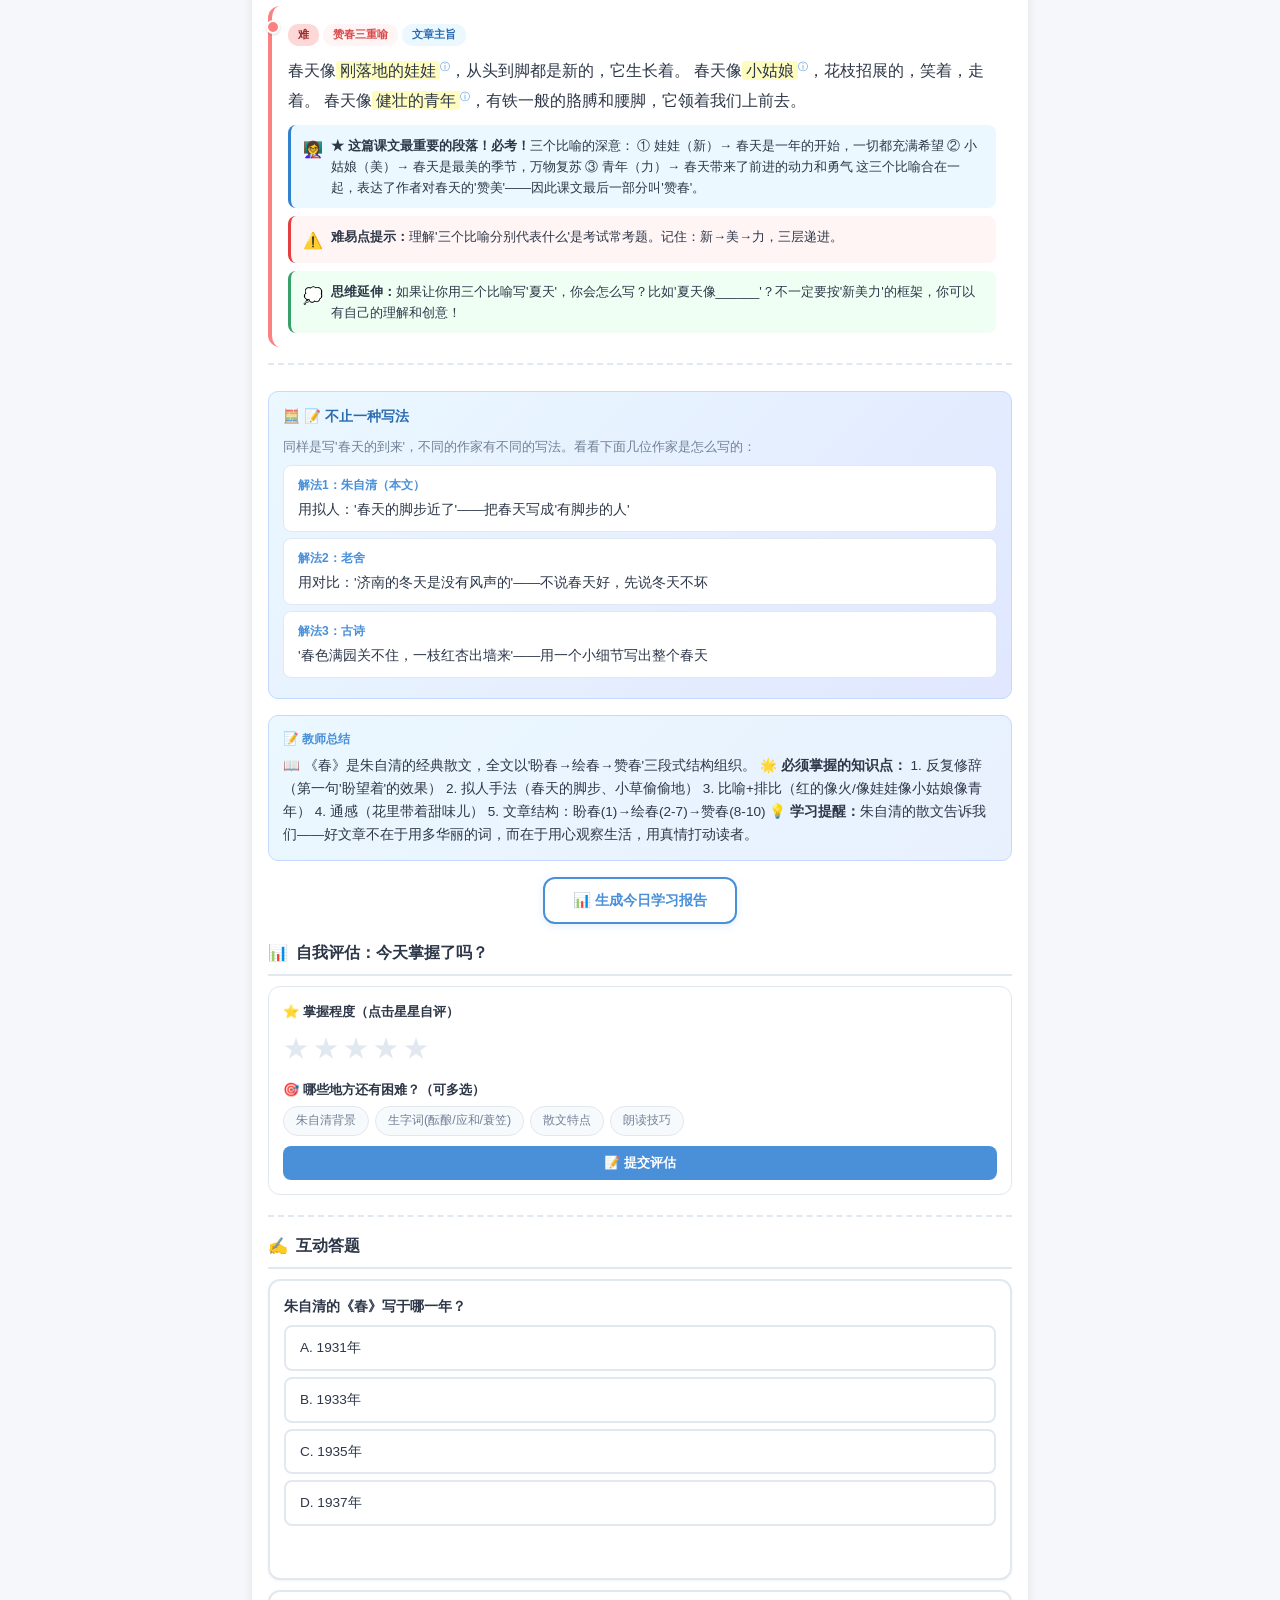
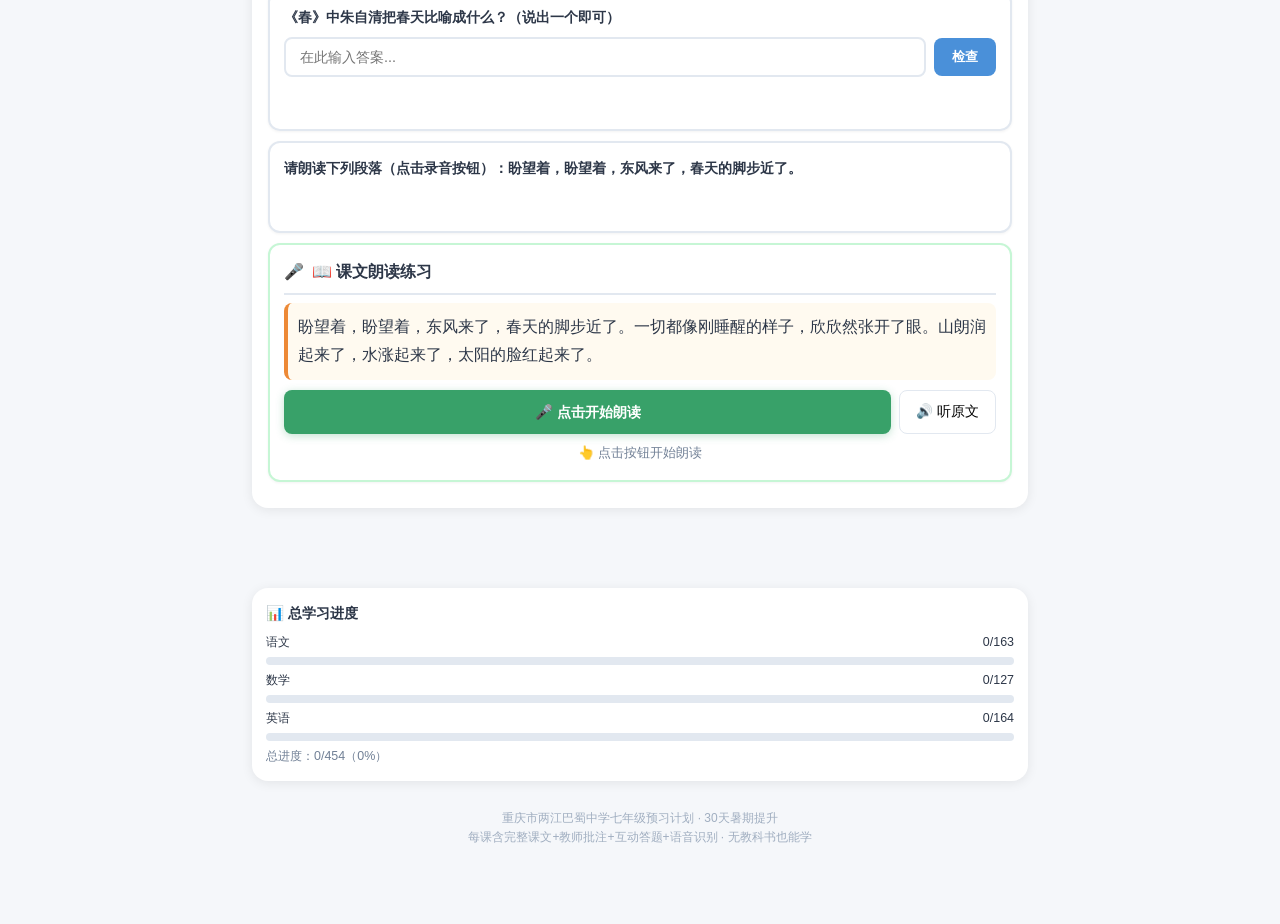
==== commit 50867e38: "fix: 清除25处UTF-8 BOM乱码，修复CSS/JS解析错误导致的内容加载问题" ====
--- a/index.html
+++ b/index.html
@@ -7,7 +7,7 @@
 <meta name="apple-mobile-web-app-status-bar-style" content="default">
 <title>小升初暑期作业 · 七年级预习计划</title>
 <style>
-﻿/* ========================================
+/* ========================================
    小升初暑期作业 · 七年级预习计划
    iPad自适应样式表
    ======================================== */
@@ -551,7 +551,7 @@
 </style>
 
 <style>
-﻿/* ========================================
+/* ========================================
    增强动画 & 可视化组件
    ======================================== */
 
@@ -1179,7 +1179,7 @@
 
 </style>
 <style>
-﻿/* ========================================
+/* ========================================
    交互学习引擎样式 - Material Design风格
    ======================================== */
 
@@ -1436,7 +1436,7 @@
 
 <!-- 【加载顺序：数据→引擎→增强→评估→课文】 -->
 <script>
-﻿// 课程数据初始化
+// 课程数据初始化
 var COURSE_DATA = [];
 
 </script>
@@ -4613,7 +4613,7 @@
 });;
 </script>
 <script>
-﻿COURSE_DATA.push({
+COURSE_DATA.push({
   day: 2, date: "7月3日", weekday: "周五",
   difficulty: "★★☆ 中等", focus: "《春》精读·数轴入门·问候语+拼读",
   subjects: {
@@ -4983,7 +4983,7 @@
 });
 </script>
 <script>
-﻿COURSE_DATA.push({
+COURSE_DATA.push({
   day:5,date:"7月6日",weekday:"周一",difficulty:"较难",focus:"《雨的四季》·有理数加法·字母S-Z总结",
   subjects:{
     chinese:{title:"第3课《雨的四季》·刘湛秋",
@@ -5115,7 +5115,7 @@
 
 </script>
 <script>
-﻿COURSE_DATA.push({
+COURSE_DATA.push({
   day:8,date:"7月9日",weekday:"周四",difficulty:"中等",focus:"第一单元复习·有理数除法·Unit 1 Section B",
   subjects:{
     chinese:{title:"第一单元综合复习 + 写作指导",
@@ -5239,7 +5239,7 @@
 
 </script>
 <script>
-﻿COURSE_DATA.push({
+COURSE_DATA.push({
   day:11,date:"7月12日",weekday:"周日",difficulty:"中等",focus:"《散步》·第一章总复习·Unit 3 文具",
   subjects:{
     chinese:{title:"第6课《散步》·莫怀戚",
@@ -5441,7 +5441,7 @@
 
 </script>
 <script>
-﻿/* ========================================
+/* ========================================
    暑期作业Web应用主逻辑
    ======================================== */
 var App = {
@@ -5982,7 +5982,7 @@
 
 </script>
 <script>
-﻿/* ========================================
+/* ========================================
    app-fix.js 最终版 - 含所有增强事件
    ======================================== */
 
@@ -6057,7 +6057,7 @@
 
 </script>
 <script>
-﻿/* ========================================
+/* ========================================
    增强渲染器：时间线、图表、音标动画、语音
    ======================================== */
 
@@ -6346,7 +6346,7 @@
 
 </script>
 <script>
-﻿/* ========================================
+/* ========================================
    开篇故事系统 - 每课的学习动机导入
    ======================================== */
 
@@ -6440,7 +6440,7 @@
 
 </script>
 <script>
-﻿/* ========================================
+/* ========================================
    自习追踪系统 v2.0
    功能：三阶段打卡、录音、错题本、报告
    ======================================== */
@@ -6748,7 +6748,7 @@
 
 </script>
 <script>
-﻿/* ========================================
+/* ========================================
    追踪UI v2.0 - 三阶段打卡、录音、错题本、报告
    ======================================== */
 
@@ -7222,7 +7222,7 @@
 
 </script>
 <script>
-﻿/* ========================================
+/* ========================================
    掌握度评估系统 v3.0
    功能：自评评级、薄弱点追踪、次日强化、家长看板
    ======================================== */
@@ -7417,7 +7417,7 @@
 
 </script>
 <script>
-﻿/* ========================================
+/* ========================================
    掌握度评估UI - 自评卡片 + 复习队列 + 家长看板
    ======================================== */
 
@@ -7806,7 +7806,7 @@
 
 </script>
 <script>
-﻿/* ========================================
+/* ========================================
    交互学习引擎 v4.0
    功能：填空答题·语音识别·手写批改·自动评分
    设计：Google Material Design 风格 · iPad触控优化
@@ -8433,7 +8433,7 @@
 
 </script>
 <script>
-﻿// 兼容浏览器和Node环境的全局变量定义
+// 兼容浏览器和Node环境的全局变量定义
 (function(global) {
   // --- Day 1 英语增强版 ---
   global.enhancedEnglishDay1 = {
@@ -8559,7 +8559,7 @@
 
 </script>
 <script>
-﻿(function(g) {
+(function(g) {
   // 替换Day 1英语
   if (g.COURSE_DATA[0] && g.COURSE_DATA[0].subjects.english && g.enhancedEnglishDay1) {
     g.COURSE_DATA[0].subjects.english = g.enhancedEnglishDay1;
@@ -8582,7 +8582,7 @@
 
 </script>
 <script>
-﻿/* ========================================
+/* ========================================
    课本批注系统 v5.0
    功能：课文全文 + 教师旁注 + 重难点 + 思维延伸
    ======================================== */
@@ -8967,7 +8967,7 @@
 
 </script>
 <script>
-﻿/* ========================================
+/* ========================================
    完整课文内容 + 教师批注
    含《春》全文、正负数讲解、字母音标
    ======================================== */
@@ -9277,7 +9277,7 @@
 
 </script>
 <script>
-﻿/* ========================================
+/* ========================================
    Day 2-7 完整课文内容 + 教师批注
    ======================================== */
 (function(g) {
@@ -9594,7 +9594,7 @@
 
 </script>
 <script>
-﻿/* ========================================
+/* ========================================
    注入课文内容到课程数据
    ======================================== */
 (function(g) {
@@ -9635,7 +9635,7 @@
 
 </script>
 <script>
-﻿/* ========================================
+/* ========================================
    开篇故事内容库 - 每课学习动机导入
    ======================================== */
 (function(g) {
@@ -9827,7 +9827,7 @@
 
 </script>
 <script>
-﻿/* ========================================
+/* ========================================
    注入开篇故事到课程数据
    ======================================== */
 (function(g) {
